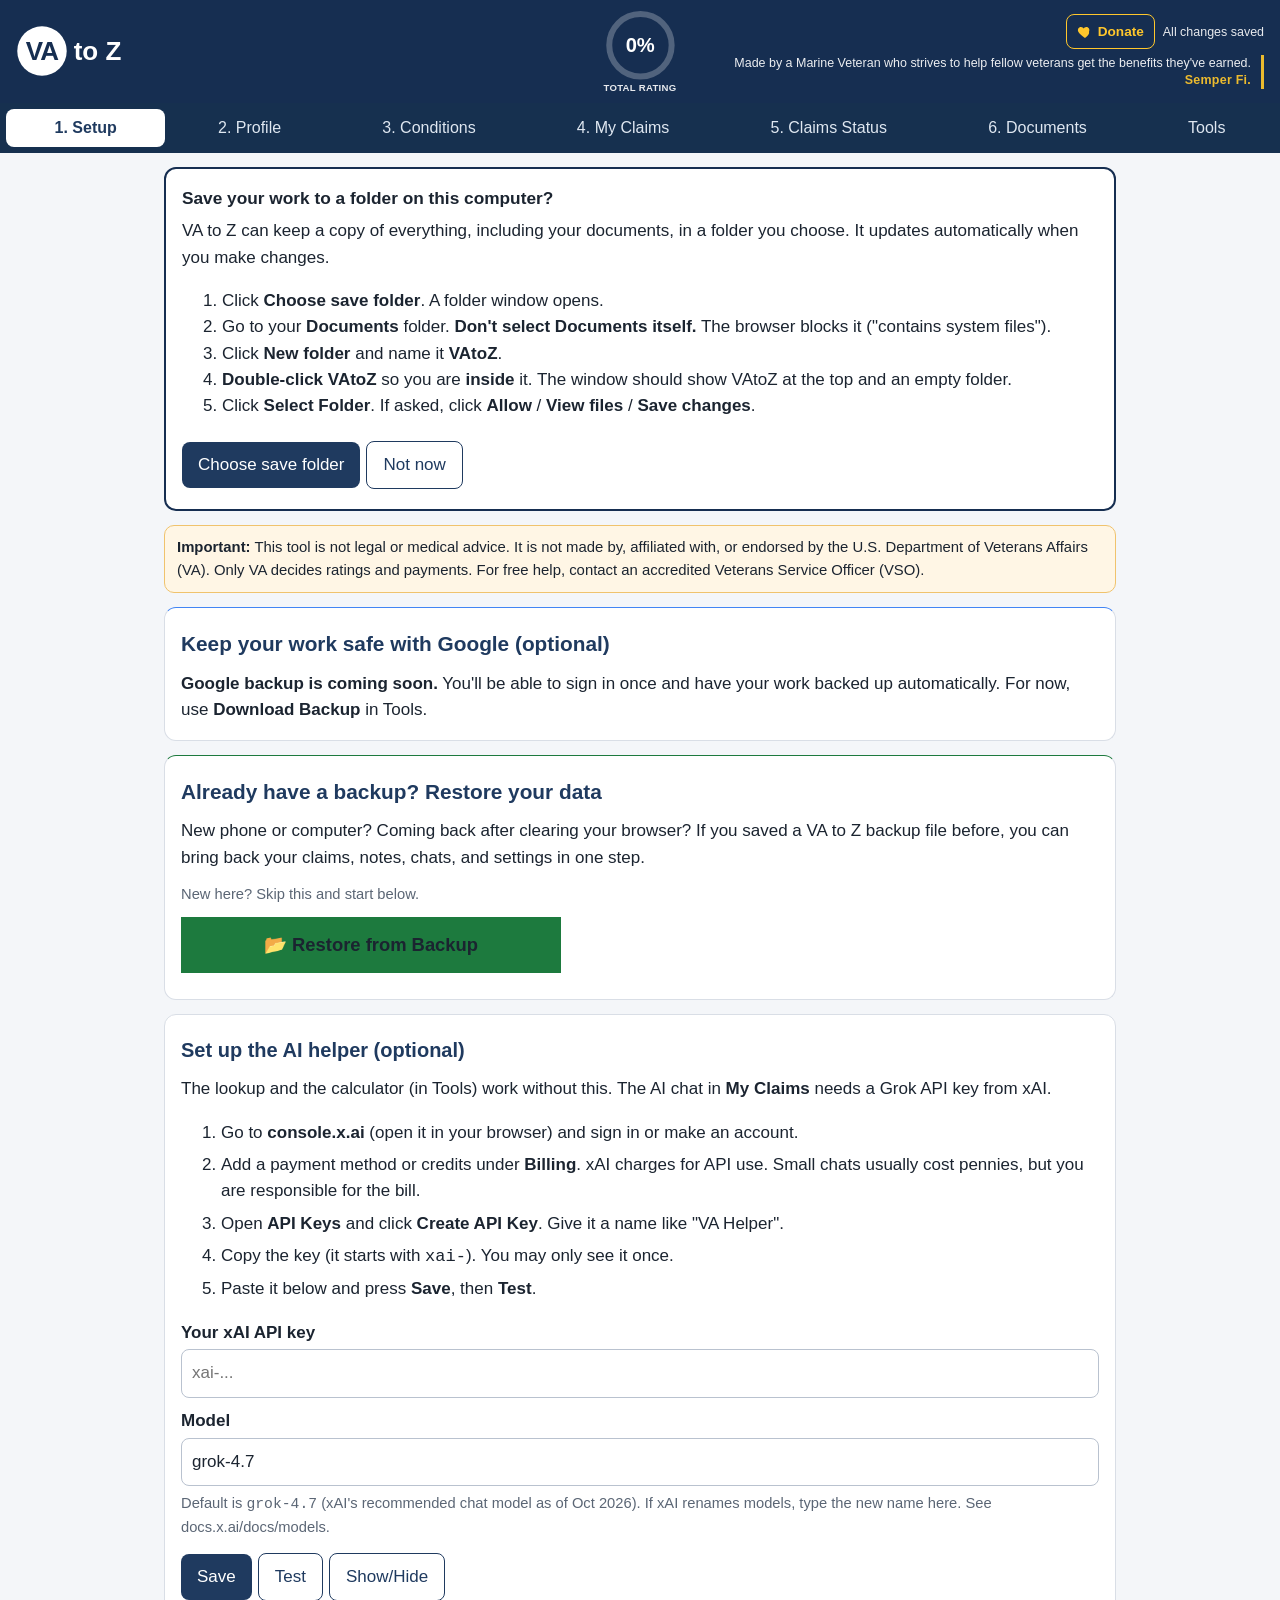
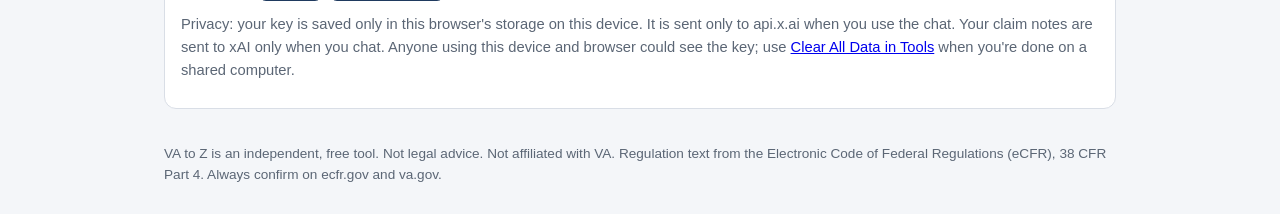
==== index.html @ 5cef772f "Release VA to Z 1.0.14. Replace the page with the latest app, keep the PWA tags and service worker r" ====
<!DOCTYPE html>
<html lang="en">
<head>
<meta charset="utf-8">
<meta name="vatoz-app" content="1">
<meta name="viewport" content="width=device-width, initial-scale=1">
<title>VA to Z</title>
<link rel="icon" type="image/svg+xml" href="data:image/svg+xml,%3Csvg%20xmlns%3D%22http%3A//www.w3.org/2000/svg%22%20viewBox%3D%220%200%2064%2064%22%3E%3Ccircle%20cx%3D%2232%22%20cy%3D%2232%22%20r%3D%2231%22%20fill%3D%22%23fff%22%20stroke%3D%22%23162e51%22%20stroke-width%3D%222%22/%3E%3Ctext%20x%3D%2232%22%20y%3D%2242%22%20font-family%3D%22Arial%20Black%2C%20Arial%2C%20sans-serif%22%20font-weight%3D%22900%22%20font-size%3D%2228%22%20fill%3D%22%23162e51%22%20text-anchor%3D%22middle%22%20letter-spacing%3D%22-1%22%3EVA%3C/text%3E%3C/svg%3E">
<style>
:root{--bg:#f4f6f9;--card:#fff;--ink:#1b2430;--muted:#5b6675;--brand:#1f3a5f;--accent:#b22234;--ok:#1d7a3e;--line:#d9dee6;--soft:#eef2f7}
*{box-sizing:border-box}
body{margin:0;font:17px/1.55 -apple-system,BlinkMacSystemFont,"Segoe UI",Roboto,Helvetica,Arial,sans-serif;background:var(--bg);color:var(--ink)}
header{background:#162e51;color:#fff;padding:14px 16px}
header h1{margin:0;font-size:1.35rem}
header p{margin:2px 0 0;font-size:.9rem;opacity:.85}
.top{position:sticky;top:0;z-index:10}
header{display:flex;justify-content:space-between;align-items:center;gap:10px}.hl{min-width:0}
.hr{flex:0 0 auto;text-align:right}
.savebtn{font:inherit;font-weight:700;background:#fff;color:var(--brand);border:0;border-radius:8px;padding:8px 16px;cursor:pointer;min-width:84px}
.savebtn:focus-visible{outline:3px solid #f0c36d}
.saveind{font-size:.78rem;opacity:.9;margin-top:3px;white-space:nowrap}
nav{display:flex;gap:4px;overflow-x:auto;background:#16304f;padding:6px}
.toolnav{display:flex;flex-wrap:wrap;gap:6px;margin:0 0 12px}
.tool{border-top:5px solid var(--brand)}.tool.danger{border-top-color:var(--accent)}
.tool>h2{font-size:1.3rem}.sub{border-top:1px solid var(--line);margin-top:14px;padding-top:6px}
.bigbtn{font-size:1.15rem;font-weight:700;padding:14px 22px;width:100%;max-width:380px;display:block;text-align:center}
.ringwrap{display:flex;flex-direction:column;align-items:center;margin:6px 0 12px}.ring{position:relative;width:min(180px,52vw);aspect-ratio:1}.ring.sm{width:96px}.ring svg{width:100%;height:100%;display:block}
.rtrack{fill:none;stroke:#e3e8f0;stroke-width:12}.rarc{fill:none;stroke:#162e51;stroke-width:12;stroke-linecap:round;transition:stroke-dashoffset .8s cubic-bezier(.4,0,.2,1)}
@media (prefers-reduced-motion:reduce){.rarc{transition:none}}.rmid{position:absolute;inset:0;display:flex;flex-direction:column;align-items:center;justify-content:center;text-align:center}
.rpct{font-size:2.6rem;font-weight:800;color:#162e51;line-height:1}.ring.sm .rpct{font-size:1.4rem}.rlbl{font-size:.8rem;font-weight:700;color:#555;text-transform:uppercase;letter-spacing:.04em;margin-top:4px}.ring.sm .rlbl{font-size:.6rem}
.rexact{font-size:.85rem;color:#444;margin-top:6px;text-align:center}.ringsm{float:right;margin:0 0 6px 12px}.ringsm .rexact{font-size:.7rem;max-width:110px}
.ringcard{background:#f4f7fb;border:1px solid #dde4ee;border-radius:12px;padding:14px 10px}.card>.ringsm+h2+.okbox{clear:both}
.hdrring{background:none;border:0;padding:0;margin:0 10px 0 0;cursor:pointer;color:#fff;display:inline-flex;flex-direction:column;align-items:center;vertical-align:middle;flex:0 0 auto}
.hdrring .rtrack{stroke:rgba(255,255,255,.25);stroke-width:13}.hdrring .rarc{stroke:#ffc72c;stroke-width:13}#hdrRing{--rs:72px}.hdrring .ring{width:var(--rs);height:var(--rs);flex:0 0 auto}
#hdrRing .rpct{color:#fff;font-size:calc(var(--rs)*.28);font-weight:800;line-height:1;letter-spacing:-.02em;white-space:nowrap}
.hdrring .hrlbl{font-size:.62rem;margin-top:3px;line-height:1}#hdrRing[data-len="3"] .rpct{font-size:calc(var(--rs)*.25)}#hdrRing[data-len="4"] .rpct{font-size:calc(var(--rs)*.2)}#hdrRing .rtrack,#hdrRing .rarc{stroke-width:10}
@media (max-width:600px){#hdrRing{--rs:60px}.hdrring .hrlbl{font-size:.56rem}}
html.ispopup #hdrRing{--rs:56px}html.ispopup .hdrring .hrlbl{font-size:.55rem}
header{min-height:calc(var(--hmin,0px))}.hdrring .rlbl{display:none}
.hdrring .rexact{display:none}.hdrring .hrlbl{font-size:.6rem;font-weight:700;letter-spacing:.03em;text-transform:uppercase;margin-top:2px;white-space:nowrap;opacity:.9}.hdrring:focus-visible{outline:2px solid #ffc72c;outline-offset:3px;border-radius:8px}
.hr{display:flex;align-items:center;gap:0}.hr .hrsave{display:flex;flex-direction:column;align-items:flex-end}


header{position:relative}
#hdrRing{position:absolute;left:50%;top:50%;transform:translate(-50%,-50%);margin:0;z-index:1}
header .hl{max-width:calc(50% - 60px);min-width:0}header .hr{margin-left:auto;max-width:calc(50% - 50px);justify-content:flex-end}
.donbtn{display:inline-flex;align-items:center;gap:5px;background:transparent;color:#ffc72c;border:1.5px solid #ffc72c;border-radius:8px;padding:6px 10px;font:inherit;font-size:.85rem;font-weight:700;cursor:pointer;margin-right:8px;white-space:nowrap}
.donbtn:hover{background:rgba(255,199,44,.12)}.donbtn:focus-visible{outline:2px solid #fff;outline-offset:2px}
.dmodal{position:fixed;inset:0;background:rgba(10,20,40,.55);z-index:100;display:flex;align-items:center;justify-content:center;padding:16px}.dmodal[hidden]{display:none}
.dbox{background:#fff;color:#1b1b1b;border-radius:14px;max-width:420px;width:100%;padding:20px 22px;position:relative;box-shadow:0 20px 50px rgba(0,0,0,.35)}
.dclose{position:absolute;right:10px;top:8px;background:none;border:0;font-size:1.2rem;cursor:pointer;color:#555}
.dsoon{background:#f4f7fb;border:1px dashed #9aa9bf;border-radius:10px;padding:10px 12px;font-weight:700;color:#162e51;text-align:center}
@media (max-width:900px){header .tag{font-size:.7rem}}
@media (max-width:600px){header .tag{display:none}.dontxt{display:none}.donbtn{padding:6px 8px;margin-right:6px}}
html.ispopup .dontxt{display:none}html.ispopup .donbtn{padding:5px 7px;margin-right:6px}
.popwin{display:none}html.ispopup .popwin{display:inline-flex;align-items:center;gap:4px;background:#ffc72c;color:#162e51;border:0;border-radius:8px;padding:6px 10px;font-weight:700;cursor:pointer;margin-right:8px;font-size:.85rem;vertical-align:middle}
html.ispopup,html.ispopup body{width:800px;height:600px;overflow:hidden;margin:0}html.ispopup body{overflow-y:auto;overflow-x:hidden}
html.ispopup header{padding:6px 12px}html.ispopup .logo{height:30px}html.ispopup .tag{display:none}html.ispopup .saveind{font-size:.7rem}html.ispopup .savebtn{padding:6px 12px;font-size:.85rem}html.ispopup .hr{display:flex;align-items:center;gap:6px}
html.ispopup nav{flex-wrap:nowrap;overflow-x:auto;padding:4px;gap:3px;margin:0}html.ispopup nav button{padding:6px 9px;font-size:.82rem;white-space:nowrap}
html.ispopup main{padding:10px 12px}html.ispopup .card{padding:12px 14px;margin-bottom:10px}html.ispopup #dirFirst{display:none!important}
.handoff{background:#ffc72c;color:#162e51;border-radius:10px;padding:10px 12px;font-weight:700;margin-bottom:10px}.hl-flash{outline:4px solid #ffc72c;outline-offset:3px;animation:hlf 1s ease-in-out 3}@keyframes hlf{50%{outline-color:transparent}}
.cscard{display:block;text-align:left;width:100%;background:#fff;border:1px solid var(--line);border-radius:12px;padding:12px 14px;cursor:pointer;font:inherit;color:inherit}.cscard:hover{border-color:#162e51}
.csgrid{display:grid;gap:10px;grid-template-columns:repeat(auto-fill,minmax(280px,1fr));margin-bottom:12px}.cstop{display:flex;justify-content:space-between;gap:8px}
.csbar{display:grid;grid-template-columns:repeat(8,1fr);gap:3px;margin:8px 0 4px}.csbar span{height:8px;border-radius:4px;background:#e3e8f0}.csbar .done{background:#162e51}.csbar .cur{background:#ffc72c}
.csph{font-size:.92rem}.csupd{font-size:.8rem;margin-top:4px}.csbad{background:#b22234;color:#fff;border-radius:6px;padding:1px 6px;font-size:.75rem;font-weight:700}.cstj{background:#ffc72c;color:#162e51;border-radius:6px;padding:1px 6px;font-size:.75rem;font-weight:700}
.csfacts{display:grid;grid-template-columns:repeat(auto-fill,minmax(170px,1fr));gap:8px;margin:10px 0}.csfacts>div{background:#f4f7fb;border-radius:8px;padding:6px 10px}.csfacts span{display:block;font-size:.75rem;color:#555}
.csjur{display:grid;grid-template-columns:1fr 1fr;gap:8px;border:1px solid var(--line);border-radius:10px;padding:8px 10px}.csjur span{display:block;font-size:.75rem;color:#555}.csjur p{grid-column:1/-1;margin:4px 0 0;font-size:.85rem}
.csjur.on{background:#fff6d6;border:2px solid #ffc72c}.csalert{background:#fde8ea;border:1px solid #e5a1a9;border-radius:10px;padding:8px 12px;margin:8px 0;color:#7a1020}
.cstl{list-style:none;padding:0;margin:0}.cstl li{padding:6px 0 6px 26px;position:relative;border-left:3px solid #e3e8f0;margin-left:8px}.cstl li:before{content:'';position:absolute;left:-9px;top:9px;width:14px;height:14px;border-radius:50%;background:#e3e8f0}
.cstl li.done:before{background:#162e51}.cstl li.cur:before{background:#ffc72c;box-shadow:0 0 0 3px #162e51}.cstl li.done,.cstl li.cur{border-left-color:#162e51}
.tscroll{overflow-x:auto}.cstab{border-collapse:collapse;width:100%;font-size:.88rem}.cstab th,.cstab td{border-bottom:1px solid var(--line);padding:5px 6px;text-align:left;vertical-align:top}.cstab tr.rback td{background:#fde8ea}.cstab tr.rtj td{background:#fff6d6}
.csraw{white-space:pre-wrap;word-break:break-word;font-size:.75rem;max-height:420px;overflow:auto;background:#f4f7fb;padding:8px;border-radius:8px}.csrow{padding:4px 0}.linkbtn{background:none;border:0;color:#1a4480;text-decoration:underline;cursor:pointer;font:inherit;padding:0}.yes{color:#196b24;font-weight:700}
.rpbox{max-width:640px;max-height:86vh;overflow:auto}.rptop{display:flex;gap:14px;align-items:center;margin-bottom:6px}.rpbig{font-size:2.4rem;font-weight:800;color:#162e51}.rpnsc{color:#b22234;font-weight:600}
html.ispopup nav button{padding:6px 7px;font-size:.78rem}
@media (max-width:760px){nav{flex-wrap:nowrap!important;overflow-x:auto;-webkit-overflow-scrolling:touch;scrollbar-width:thin}nav button{white-space:nowrap;flex:0 0 auto}}
.ext-only{display:none}html.isext .ext-only{display:block}html.isext .web-only{display:none}
.vanote{background:#eef3fa;border:1px solid #c5d3e8;border-radius:10px;padding:8px 12px;font-size:.92rem;margin:8px 0}
.okbox{background:#e8f5ec;border:1px solid #9fd1ae;border-radius:10px;padding:10px 12px;color:#14532d;font-weight:600}
.hl{display:flex;align-items:center;flex-wrap:wrap;column-gap:14px}.tag{margin:0;font-size:.85rem;opacity:.92;border-left:3px solid #ffc72c;padding-left:10px;max-width:520px;line-height:1.35}.tag b{color:#ffc72c;letter-spacing:.02em}
@media(max-width:560px){header h1{font-size:1.15rem}.hl{display:block}.tag{font-size:.74rem;margin-top:3px;border-left:0;padding-left:0}}
nav button{flex:1 0 auto;background:transparent;color:#dfe7f1;border:0;padding:10px 14px;border-radius:8px;font-size:1rem;cursor:pointer;white-space:nowrap}
nav button.on{background:#fff;color:var(--brand);font-weight:600}
main{max-width:980px;margin:0 auto;padding:14px}
section{display:none}section.on{display:block}
.card{background:var(--card);border:1px solid var(--line);border-radius:12px;padding:16px;margin:0 0 14px}
h2{margin:.2em 0 .5em;font-size:1.25rem;color:var(--brand)}h3{margin:.6em 0 .3em;font-size:1.08rem}
p{margin:.4em 0 .7em}
label{display:block;font-weight:600;margin:.6em 0 .2em}
input,select,textarea{font:inherit;width:100%;padding:10px;border:1px solid #b9c2cf;border-radius:8px;background:#fff;color:var(--ink)}
textarea{min-height:110px;resize:vertical}
button.b{font:inherit;background:var(--brand);color:#fff;border:0;border-radius:8px;padding:10px 16px;cursor:pointer;margin:4px 6px 4px 0}
button.b.alt{background:#fff;color:var(--brand);border:1px solid var(--brand)}
button.b.red{background:var(--accent)}
button.b.sm{padding:6px 10px;font-size:.9rem}
button:disabled{opacity:.5;cursor:default}
.row{display:flex;gap:10px;flex-wrap:wrap;align-items:flex-end}.row>*{flex:1 1 140px}
.muted{color:var(--muted);font-size:.92rem}
.warn{background:#fff6e5;border:1px solid #f0c36d;border-radius:10px;padding:10px 12px;font-size:.93rem}
.ok{color:var(--ok);font-weight:600}.err{color:var(--accent);font-weight:600}
ol.steps li{margin:.35em 0}
table{border-collapse:collapse;width:100%}td,th{border-bottom:1px solid var(--line);padding:6px;text-align:left;vertical-align:top}
.big{font-size:2rem;font-weight:700;color:var(--brand)}
.chips{display:flex;flex-wrap:wrap;gap:6px;margin:8px 0}
.chip{background:var(--soft);border:1px solid var(--line);border-radius:999px;padding:5px 11px;font-size:.88rem;cursor:pointer}
.cond{border:1px solid var(--line);border-radius:10px;margin:8px 0;background:#fff}
.cond>summary{padding:10px 12px;cursor:pointer;list-style:none;display:flex;gap:10px;align-items:baseline}
.cond>summary::-webkit-details-marker{display:none}
.dc{font-family:ui-monospace,Menlo,Consolas,monospace;background:var(--brand);color:#fff;border-radius:6px;padding:1px 7px;font-size:.9rem;flex:0 0 auto}
.reg{background:#fafbfd;border-left:4px solid var(--brand);padding:8px 12px;margin:8px 12px;font-size:.93rem;max-height:420px;overflow:auto}
.reg div{margin:.25em 0}.reg .pct{float:right;font-weight:700;margin-left:10px}
.howto{margin:8px 12px 12px;font-size:.95rem}
.claimlist button{display:block;width:100%;text-align:left}
.chk{display:flex;gap:8px;align-items:flex-start;padding:4px 0}.chk>input[type=checkbox]{flex:none;margin-top:.2em;width:1.1em;height:1.1em}label.chk>span{flex:1 1 auto;min-width:0}.chk input[type=checkbox]{width:22px;height:22px;flex:0 0 auto;margin-top:2px}
.chk textarea{min-height:46px;padding:5px 8px;font-size:.95rem}
.chat{border:1px solid var(--line);border-radius:10px;max-height:460px;overflow:auto;padding:8px;background:#fafbfd}
.msg{padding:8px 11px;border-radius:10px;margin:6px 0;white-space:pre-wrap;word-wrap:break-word}
.msg.user{background:#dbe7f6;margin-left:12%}.msg.assistant{background:#fff;border:1px solid var(--line);margin-right:6%}
.grid2{display:grid;grid-template-columns:260px 1fr;gap:14px}
@media(max-width:760px){.grid2{grid-template-columns:1fr}body{font-size:16px}}
footer{max-width:980px;margin:0 auto;padding:6px 14px 30px;font-size:.85rem;color:var(--muted)}
.pill{display:inline-block;padding:2px 8px;border-radius:999px;background:var(--soft);font-size:.8rem;border:1px solid var(--line)}
.step{display:flex;align-items:center;gap:10px}.num{display:inline-flex;align-items:center;justify-content:center;width:32px;height:32px;border-radius:50%;background:var(--brand);color:#fff;font-size:1rem;flex:0 0 auto}
.sr{position:absolute;left:-9999px}
.reslist{max-height:360px;overflow:auto;border:1px solid var(--line);border-radius:10px}
.res{display:flex;gap:10px;align-items:baseline;width:100%;text-align:left;background:#fff;border:0;border-bottom:1px solid var(--line);padding:11px 12px;font:inherit;color:var(--ink);cursor:pointer}
.res:hover{background:var(--soft)}.res.sel{background:#dbe7f6;outline:2px solid var(--brand);outline-offset:-2px}
#detail .reg{margin:10px 0}#detail .howto{margin:8px 0}
.b.fileit{background:#b22234;color:#fff;font-size:1.2rem;font-weight:700;padding:14px 22px;width:100%;max-width:420px;border-radius:10px}
.b.fileit:not(:disabled):hover{background:#8f1b2a}.fileit:focus-visible{outline:3px solid #1f3a5f;outline-offset:3px}
.b.fileit:disabled{background:#6b7280;opacity:1;cursor:not-allowed}
.step3{border:2px solid #b22234}
.ccgrid{display:grid;grid-template-columns:repeat(auto-fill,minmax(210px,1fr));gap:8px;margin:8px 0}
.cc{display:flex;gap:10px;align-items:center;text-align:left;background:#fff;border:1px solid var(--line);border-radius:10px;padding:10px 12px;font:inherit;color:var(--ink);cursor:pointer;min-height:56px}
.cc:hover{background:var(--soft)}.cc.sel{background:#dbe7f6;outline:2px solid var(--brand);outline-offset:-2px}
.cc .rk{font-weight:700;color:var(--brand);min-width:1.6em}.cc small{display:block;color:var(--muted)}
@media(max-width:480px){.ccgrid{grid-template-columns:1fr 1fr}.cc{padding:8px}}
header h1.brand{margin:0;line-height:0;flex:0 0 auto}.logo{height:52px;width:auto;display:block}
@media(max-width:560px){.logo{height:44px}}
.seg{display:flex;flex-wrap:wrap;gap:8px;margin:6px 0}
.seg button,.pctgrid button,.stepper button{font:inherit;font-weight:600;border:2px solid #162e51;background:#fff;color:#162e51;border-radius:10px;cursor:pointer;min-height:48px}
.seg button{flex:1 1 130px;padding:10px 12px}
.seg button.on{background:#162e51;color:#fff}
.seg button:focus-visible,.pctgrid button:focus-visible,.stepper button:focus-visible{outline:3px solid #ffc72c;outline-offset:2px}
.pctgrid{display:grid;grid-template-columns:repeat(5,1fr);gap:8px;margin:6px 0 10px}
.pctgrid button{font-size:1.1rem;padding:10px 0}.pctgrid button:active{background:#162e51;color:#fff}
.ratings{display:flex;flex-wrap:wrap;gap:8px;margin:8px 0;min-height:30px;align-items:center}
.rchip{display:inline-flex;align-items:center;gap:6px;background:var(--soft);border:1px solid var(--line);border-radius:999px;padding:4px 4px 4px 12px}
.rchip.limb{background:#e3ebf7;border-color:#9fb4d3}
.rchip button{border:0;background:#162e51;color:#fff;width:32px;height:32px;border-radius:50%;cursor:pointer;font-size:.9rem}
.calcres,.payres{background:#162e51;color:#fff;border-radius:12px;padding:14px 16px;margin:10px 0}
.calcres .big,.payres .big{color:#fff;font-size:2.2rem;line-height:1.1}
.calcres .muted,.payres .muted{color:#d6deea}.lbl{font-size:.85rem;text-transform:uppercase;letter-spacing:.05em;opacity:.85}.small{font-size:.9rem;opacity:.9}
.resrow{display:flex;gap:16px;align-items:center;flex-wrap:wrap}
.payres{background:#fff;color:var(--ink);border:3px solid #162e51}.payres .big{color:#162e51}
.howc summary{cursor:pointer;margin-top:6px;font-weight:600;color:#ffc72c}.howc li{font-size:.92rem;margin:.2em 0}
.payres summary{cursor:pointer;margin-top:6px;color:#162e51;font-weight:600}
.steps2{display:grid;grid-template-columns:repeat(auto-fit,minmax(220px,1fr));gap:10px;margin:12px 0}
.stepper{display:flex;justify-content:space-between;align-items:center;gap:8px;border:1px solid var(--line);border-radius:10px;padding:8px 10px}
.stepper>div{display:flex;align-items:center;gap:6px}.stepper button{width:48px;font-size:1.4rem}
.stepper output{min-width:2ch;text-align:center;font-size:1.2rem;font-weight:700}
@media(max-width:480px){.pctgrid{grid-template-columns:repeat(5,1fr);gap:6px}.pctgrid button{font-size:1rem}.seg.ext button{flex:1 1 40%}}
.smclist{display:grid;gap:6px}.smcopt{display:flex;gap:10px;align-items:flex-start;font-weight:400;border:1px solid var(--line);border-radius:10px;padding:10px;margin:0;cursor:pointer}.smcopt input{width:22px;height:22px;flex:0 0 auto;margin-top:2px}.smcopt:has(input:checked){border:2px solid #162e51;background:#eef2f7}
.smcbox{margin-top:18px;border:2px solid #162e51;border-radius:12px;background:#fff}
.smcbox>summary{list-style:none;display:flex;align-items:center;gap:10px;min-height:56px;padding:10px 14px;cursor:pointer;font-weight:700;font-size:1.05rem}
.smcbox>summary::-webkit-details-marker{display:none}.smcbox>summary:focus-visible{outline:3px solid #ffc72c;outline-offset:2px}
.smct{flex:1;display:flex;flex-direction:column}.smcsum{font-weight:400;font-size:.88rem;color:var(--muted)}.smcsum.on{color:#162e51;font-weight:700}
.smcbox[open] .smcsum{display:none}.chev{font-size:1.3rem;transition:transform .2s}.smcbox[open] .chev{transform:rotate(180deg)}
.smcbody{padding:0 14px 14px}
.pcard{padding:0}.pcard>summary{list-style:none;display:flex;justify-content:space-between;align-items:center;min-height:56px;padding:12px 16px;cursor:pointer;font-weight:700;font-size:1.08rem;color:#162e51}
.pcard>summary::-webkit-details-marker{display:none}.pcard>summary:focus-visible{outline:3px solid #ffc72c}.pcard[open] .chev{transform:rotate(180deg)}
.pbody{padding:0 16px 16px}.pgrid{display:grid;grid-template-columns:repeat(auto-fill,minmax(220px,1fr));gap:4px 14px}.pf.full{grid-column:1/-1}
.pf label{font-size:.92rem}.plab{display:block;font-weight:600;margin:.6em 0 .2em}.pchecks{display:grid;grid-template-columns:repeat(auto-fill,minmax(240px,1fr));gap:2px 12px}
.pitem{border:1px dashed #9fb4d3;border-radius:10px;padding:8px 12px;margin:8px 0;background:#fafbfd}
.secret{display:flex;gap:6px}.secret input{flex:1}
label.chk.big{font-size:1.1rem;font-weight:700}label.chk{font-weight:400}
html{scroll-padding-top:200px}
.tcard{padding:0}.tcard>summary{list-style:none;display:flex;align-items:center;gap:10px;min-height:60px;padding:12px 16px;cursor:pointer;font-weight:700;font-size:1.2rem;color:#162e51}
.tcard.danger>summary{color:var(--accent)}.tcard>summary::-webkit-details-marker{display:none}.tcard>summary:focus-visible{outline:3px solid #ffc72c;outline-offset:2px}
.tsum{font-weight:400;font-size:.88rem;color:var(--muted)}.tcard[open] .tsum{display:none}.tcard[open]>summary .chev{transform:rotate(180deg)}.tcard>.pbody{padding:0 16px 16px}
.hidefile{position:absolute;left:-9999px}
.docitem{border:1px solid var(--line);border-radius:10px;padding:10px 12px;margin:10px 0;background:#fafbfd}.docname{font-weight:700;word-break:break-word}
.dirbar{background:#ffc72c;color:#162e51;padding:8px 14px;font-weight:600;display:flex;gap:10px;align-items:center;flex-wrap:wrap}
.remind{margin-bottom:14px}
.brandcol{min-width:0;max-width:100%;flex:0 1 auto}.welcome{margin-top:4px;font-size:.85rem;font-weight:700;color:#ffc72c;line-height:1.2;white-space:nowrap;overflow:hidden;text-overflow:ellipsis;max-width:100%}.welcome[hidden]{display:none}
@media(max-width:600px){.welcome{font-size:.76rem;margin-top:2px}}html.ispopup .welcome{font-size:.72rem;margin-top:1px}
html.ispopup header{min-height:70px}
.cscard{cursor:default;container-type:inline-size}.cscard:hover{border-color:var(--line)}
.cshead{display:block;width:100%;text-align:left;background:none;border:0;padding:0;font:inherit;color:inherit;cursor:pointer}.cshead:hover b{text-decoration:underline}
.cssteps{display:flex;gap:2px;margin:22px 0 6px;padding:0;list-style:none}.cst{flex:1 1 0;min-width:0;position:relative;display:flex}
.cst::before{content:"";position:absolute;top:13px;left:-50%;width:100%;height:4px;background:#d5dbe5;z-index:0}.cst:first-child::before{display:none}.cst.done::before,.cst.cur::before{background:#162e51}
.cstbtn{position:relative;z-index:1;flex:1;display:flex;flex-direction:column;align-items:center;gap:4px;background:none;border:0;padding:0 1px 2px;font:inherit;color:inherit;cursor:pointer;min-width:0;border-radius:8px}
.cstbtn:focus-visible{outline:3px solid #ffc72c;outline-offset:2px}.cstbtn:hover .cstn{box-shadow:0 0 0 3px rgba(22,46,81,.25)}
.cstn{width:30px;height:30px;border-radius:50%;display:flex;align-items:center;justify-content:center;font-weight:700;font-size:.85rem;background:#fff;border:2px solid #b8c2d1;color:#4a5568}
.cst.done .cstn{background:#162e51;border-color:#162e51;color:#fff}.cst.cur .cstn{background:#ffc72c;border-color:#162e51;color:#162e51;box-shadow:0 0 0 3px rgba(255,199,44,.4)}
.cstl2{font-size:.68rem;line-height:1.15;text-align:center;color:#4a5568;overflow-wrap:anywhere;hyphens:auto}.cst.cur .cstl2{color:#162e51;font-weight:700}
.cspt{position:absolute;top:-19px;left:50%;transform:translateX(-50%);color:#d48f00;font-size:.95rem;line-height:1;z-index:2}
@container (max-width:520px){.s8 .cstl2{display:none}.s8 .cst.cur .cstl2{display:none}.s8 .cstn{width:26px;height:26px;font-size:.78rem}.s8 .cst::before{top:11px}}
@container (max-width:340px){.s5 .cstl2{display:none}}
.csfoot{display:flex;justify-content:space-between;align-items:center;gap:8px;flex-wrap:wrap;margin-top:4px}
.stbox{max-width:520px;max-height:calc(100vh - 32px);overflow:auto}.stbox h3{font-size:1rem;margin:12px 0 4px}.stbox p{margin:0 0 6px}.stwhen{font-weight:700;color:#4a5568}.stwhen.now{color:#162e51;background:#fff4d1;border-left:4px solid #ffc72c;padding:6px 10px;border-radius:6px}
.stsrc{font-size:.8rem}.stback{margin:10px 0}.stavg{background:#eef3fa;border-radius:8px;padding:8px 10px;margin:10px 0 6px;font-size:.9rem}.stnav{display:flex;justify-content:space-between;gap:8px;margin-top:10px}
html.ispopup .stbox{max-height:calc(100vh - 24px);padding:14px 16px}
.csgrid{grid-template-columns:1fr}
.auditcard .chk{display:flex;gap:8px;align-items:flex-start;margin:8px 0}.auditbtn{margin-top:4px}.auditbtn:disabled{background:#c5cbd3;border-color:#c5cbd3;color:#5b6472;cursor:not-allowed}
.auditnote{background:#fff4d1;border-left:4px solid #ffc72c;padding:6px 10px;border-radius:6px}.auditpriv{font-size:.8rem;margin-top:8px}
.auditres{border:1px solid var(--line);border-radius:10px;padding:10px 12px;margin-top:10px;background:#fbfcfe}.auditbar{display:flex;align-items:center;gap:6px;flex-wrap:wrap;margin-bottom:8px}.auditbar .sp{flex:1}
.audittxt{white-space:pre-wrap;line-height:1.5;max-height:520px;overflow:auto;font-size:.95rem}
header .hr{flex-wrap:wrap;row-gap:6px}header .hr .tag{flex:1 0 100%;order:9;text-align:right;border-left:0;border-right:3px solid #ffc72c;padding:0 10px 0 0;margin:0;max-width:none;font-size:.78rem}
@media(max-width:900px){header .hr .tag{font-size:.7rem}}
.cloudhdr{background:none;border:0;color:#e6efff !important;opacity:1 !important;font:inherit;font-size:.74rem;font-weight:600;padding:1px 0 0;cursor:default;white-space:nowrap;max-width:100%;overflow:hidden;text-overflow:ellipsis}
.cloudhdr.chip{cursor:pointer;color:#162e51;background:#ffc72c;border-radius:999px;padding:2px 9px;margin-top:3px;font-weight:700}.cloudhdr.chip:focus-visible{outline:3px solid #fff}
@media(max-width:600px){.cloudhdr{font-size:.64rem}.cloudhdr.chip{padding:1px 7px}}html.ispopup .cloudhdr{font-size:.64rem}
.gscard{border-top-color:#4285f4}.gsstatus{font-weight:700}.gsbtn{display:inline-flex;align-items:center;gap:10px;justify-content:center}.gmark{background:#fff;color:#4285f4;border-radius:50%;width:24px;height:24px;display:inline-flex;align-items:center;justify-content:center;font-weight:900}
.nomedhint{font-size:.85rem;color:#8a4b00;font-weight:600;margin:2px 0 6px}
.cdconfirm{border:2px solid #0b3d91;border-radius:8px;padding:10px;margin:8px 0;background:#eef4ff}.cdconfirm p{margin:0 0 8px}
.cdlist{list-style:none;padding:0;margin:8px 0 0}.cdlist li{display:flex;gap:8px;align-items:center;justify-content:space-between;border-top:1px solid #ddd;padding:8px 0}.cdname{min-width:0;overflow-wrap:anywhere}
#cdSel{width:100%;max-width:100%}.cdph{border-left:4px solid #ffc72c}
</style>
<link rel="manifest" href="manifest.json">
<meta name="theme-color" content="#162e51">
<meta name="mobile-web-app-capable" content="yes">
<meta name="apple-mobile-web-app-capable" content="yes">
<meta name="apple-mobile-web-app-status-bar-style" content="black">
<meta name="apple-mobile-web-app-title" content="VA to Z">
<link rel="apple-touch-icon" sizes="180x180" href="icons/apple-touch-icon.png">
</head>
<body>
<div class="top"><header><div class="hl"><div class="brandcol"><h1 class="brand"><svg class="logo" role="img" aria-label="VA to Z" xmlns="http://www.w3.org/2000/svg" viewBox="18 18 384 164"><title>VA to Z</title><circle cx="100" cy="100" r="78" fill="#fff"/><text x="100" y="128" font-family="Arial Black, Arial, sans-serif" font-weight="900" font-size="82" fill="#162e51" text-anchor="middle" letter-spacing="-3">VA</text><text x="200" y="128" font-family="Arial Black, Arial, sans-serif" font-weight="900" font-size="82" fill="#fff">to Z</text></svg></h1><div id="welcome" class="welcome" aria-live="polite" hidden></div></div></div><div class="hr"><button type="button" id="hdrRing" class="hdrring" aria-haspopup="dialog"></button><button id="openWin" class="popwin" type="button" title="Open in window" aria-label="Open VA to Z in its own window"><svg viewBox="0 0 24 24" width="18" height="18" aria-hidden="true"><path fill="currentColor" d="M14 3h7v7h-2V6.41l-8.29 8.3-1.42-1.42L17.59 5H14V3zM5 5h6v2H7v10h10v-4h2v6H5V5z"/></svg><span> Open in window</span></button><button type="button" id="donateBtn" class="donbtn" aria-haspopup="dialog" aria-label="Donate" title="Donate"><svg viewBox="0 0 24 24" width="16" height="16" aria-hidden="true"><path fill="currentColor" d="M12 21s-7.5-4.6-10-9.3C.4 8.5 2.2 4.5 6 4.5c2.1 0 3.4 1.1 4 2.2.6-1.1 1.9-2.2 4-2.2 3.8 0 5.6 4 4 7.2C19.5 16.4 12 21 12 21z"/></svg><span class="dontxt">Donate</span></button><div class="hrsave"><div id="saveInd" class="saveind" aria-live="polite">All changes saved</div><button type="button" id="cloudHdr" class="cloudhdr" hidden aria-live="polite"></button></div><p class="tag">Made by a Marine Veteran who strives to help fellow veterans get the benefits they've earned. <b>Semper Fi.</b></p></div></header>
<nav id="nav">
<button data-t="setup">1. Setup</button><button data-t="profile">2. Profile</button><button data-t="lookup">3. Conditions</button><button data-t="claims">4. My Claims</button><button data-t="status">5. Claims Status</button><button data-t="docs">6. Documents</button><button data-t="tools">Tools</button>
</nav><div id="dirBanner"></div></div>
<main>
<div id="remind"></div>
<div class="card" id="dirFirst" style="display:none;border:2px solid #162e51"><h3 style="margin-top:0">Save your work to a folder on this computer?</h3><p>VA to Z can keep a copy of everything, including your documents, in a folder you choose. It updates automatically when you make changes.</p><ol class="dirsteps"><li>Click <b>Choose save folder</b>. A folder window opens.</li><li>Go to your <b>Documents</b> folder. <b>Don't select Documents itself.</b> The browser blocks it ("contains system files").</li><li>Click <b>New folder</b> and name it <b>VAtoZ</b>.</li><li><b>Double-click VAtoZ</b> so you are <b>inside</b> it. The window should show VAtoZ at the top and an empty folder.</li><li>Click <b>Select Folder</b>. If asked, click <b>Allow</b> / <b>View files</b> / <b>Save changes</b>.</li></ol><button class="b" id="dirFirstGo">Choose save folder</button><button class="b alt" id="dirFirstLater">Not now</button><div id="dirFirstHint"></div></div>
<div class="warn" style="margin-bottom:14px"><b>Important:</b> This tool is not legal or medical advice. It is not made by, affiliated with, or endorsed by the U.S. Department of Veterans Affairs (VA). Only VA decides ratings and payments. For free help, contact an accredited Veterans Service Officer (VSO).</div>

<section id="setup">
<div class="card tool gscard" id="setup-google"><h2>Keep your work safe with Google (optional)</h2>
<div class="ext-only note"><b>Google backup is coming to the extension.</b> For now, use <b>Download Backup</b> in Tools.</div>
<div class="web-only">
<div id="gsNotSet" class="note" hidden><b>Google backup is coming soon.</b> You'll be able to sign in once and have your work backed up automatically. For now, use <b>Download Backup</b> in Tools.</div>
<div id="gsLive"><p>Sign in once. After that, VA to Z backs up your work to <b>your own Google Drive</b> automatically. No Save or Back up buttons to remember. On a new phone or computer, sign in and your work comes back.</p>
<p class="muted" style="font-size:.85rem">It goes to a hidden app folder only VA to Z can use. It never goes to us. Social Security numbers stay on this device unless you choose otherwise in Tools.</p>
<p id="gsStatus" class="gsstatus"></p><p class="muted" id="gsLast" style="font-size:.85rem"></p>
<button type="button" class="b bigbtn gsbtn" id="gsIn"><span class="gmark" aria-hidden="true">G</span> Sign in with Google</button>
<div id="gsMsg" aria-live="polite" style="margin-top:8px"></div></div>
</div></div>
<div class="card tool" id="setup-restore" style="border-top-color:var(--ok)"><h2>Already have a backup? Restore your data</h2>
<p>New phone or computer? Coming back after clearing your browser? If you saved a VA to Z backup file before, you can bring back your claims, notes, chats, and settings in one step.</p>
<p class="muted">New here? Skip this and start below.</p>
<label class="b bigbtn" style="cursor:pointer;font-weight:700;background:var(--ok)">📂 Restore from Backup<input type="file" id="imp2" accept=".vaz,.json,application/json,application/gzip" style="position:absolute;left:-9999px"></label>
<div id="restoreMsg2" aria-live="polite" style="margin-top:10px"></div>
</div>
<div class="card"><h2>Set up the AI helper (optional)</h2>
<p>The lookup and the calculator (in Tools) work without this. The AI chat in <b>My Claims</b> needs a Grok API key from xAI.</p>
<ol class="steps">
<li>Go to <b>console.x.ai</b> (open it in your browser) and sign in or make an account.</li>
<li>Add a payment method or credits under <b>Billing</b>. xAI charges for API use. Small chats usually cost pennies, but you are responsible for the bill.</li>
<li>Open <b>API Keys</b> and click <b>Create API Key</b>. Give it a name like "VA Helper".</li>
<li>Copy the key (it starts with <code>xai-</code>). You may only see it once.</li>
<li>Paste it below and press <b>Save</b>, then <b>Test</b>.</li>
</ol>
<label for="apikey">Your xAI API key</label>
<input id="apikey" type="password" autocomplete="off" placeholder="xai-...">
<label for="model">Model</label>
<input id="model" list="models" placeholder="grok-4.7">
<datalist id="models"><option value="grok-4.7"><option value="grok-4.6"><option value="grok-4.3"><option value="grok-4.20-0309-non-reasoning"></datalist>
<p class="muted">Default is <code>grok-4.7</code> (xAI's recommended chat model as of Oct 2026). If xAI renames models, type the new name here. See docs.x.ai/docs/models.</p>
<button class="b" id="saveKey">Save</button><button class="b alt" id="testKey">Test</button><button class="b alt" id="showKey">Show/Hide</button>
<div id="testOut" style="margin-top:8px"></div>
<p class="muted">Privacy: your key is saved only in this browser's storage on this device. It is sent only to api.x.ai when you use the chat. Your claim notes are sent to xAI only when you chat. Anyone using this device and browser could see the key; use <a href="#" data-go="tool-clear">Clear All Data in Tools</a> when you're done on a shared computer.</p>
</div></section>



<section id="profile">
<div class="card"><h2>My Profile</h2>
<div class="okbox" style="font-weight:400">Your profile is saved only on this device, in this browser. VA to Z has no servers, and no third party can see or store it. The only exception is if you turn on AI access below: then your profile is sent with your questions to xAI (Grok) to answer them.</div>
<p class="muted" style="margin-top:8px">Your profile is also included in backups you download in Tools, so keep backup files private. Fill in only what you want. These are details VA forms often ask for (21-526EZ, 21-0995, 21-10210, 21-4138, 21-686c), so you have them in one place. Tap a section to open it.</p></div>
<div id="profForm"></div>
<div class="card tool"><h2>AI access to my profile</h2>
<label class="chk big"><input type="checkbox" id="profAI"> <span>Let the AI use my profile automatically</span></label>
<p class="muted">Off (the default): the AI helper in My Claims does <b>not</b> get your profile. It only gets that claim's rule text, claim documents list, notes, and your questions.</p>
<p class="muted">On: each time you chat, your profile is sent to xAI along with your question, so drafts can include your name, service dates, units, and so on.</p>
<label class="chk" style="margin-left:24px"><input type="checkbox" id="profSSN" disabled> <span>Also include my SSN (and spouse and children SSNs)</span></label>
<p class="muted" style="margin-left:24px">Off by default. Most drafts don't need it; you can write it on the final form yourself.</p>
</div>
</section>

<section id="lookup">
<div class="card"><h2 class="step"><span class="num">1</span>Step 1: Find a Condition</h2>
<p>Search the VA Schedule for Rating Disabilities (38 CFR Part 4) by name, body part, or diagnostic code.</p>
<label for="q" class="sr">Search conditions</label>
<input id="q" type="search" placeholder="Search: knee, tinnitus, 9411, back, sleep apnea...">
<h3 style="margin-top:14px">Common Claims</h3>
<p class="muted" id="ccSrc">The 10 most common service-connected disabilities among all Veterans getting VA compensation, ranked. Source: VA, VBA Annual Benefits Report, Fiscal Year 2025 (Compensation section, p. 73), benefits.va.gov/REPORTS/abr. The diagnostic codes are our best match to VBA's names. Tap one to choose it.</p>
<div class="ccgrid" id="common"></div>
<div class="muted" id="qCount" aria-live="polite"></div>
</div>
<div class="card"><h2 class="step"><span class="num">2</span>Step 2: Choose a Condition</h2>
<p class="muted">Tap a condition to see the official rating rules and how to claim it.</p>
<div id="results" class="reslist" role="listbox" aria-label="Matching conditions"></div>
<button class="b alt" id="more" style="display:none">Show more</button>
<div id="detail"></div>
</div>
<div class="card step3"><h2 class="step"><span class="num">3</span>Step 3: Let's File It</h2>
<p id="selInfo" class="muted">Choose a condition in Step 2 first.</p>
<button class="b fileit" id="fileBtn" disabled>Let's File It</button>
<p class="muted">This creates a claim workspace in My Claims with a Claim Documents list, notes, and the AI helper.</p>
</div>
</section>

<section id="claims">
<div class="grid2">
<div><div class="card"><h2>My claims</h2><div id="claimList" class="claimlist"></div><p class="muted">Add claims from the Conditions tab with "Let's File It".</p></div></div>
<div id="claimView"><div class="card"><p>Pick a claim on the left, or go to <b>Conditions</b> and press <b>Let's File It</b> on a condition.</p></div></div>
</div></section>

<section id="status">
<div class="card"><h2>Claims Status</h2><p>Your open VA claims from VA.gov, with every detail VA.gov has: all 8 steps with dates, temporary jurisdiction, evidence requests, documents, and letters. Tap a claim for details.</p>
<p class="muted" id="csLast"></p><button type="button" class="b red ext-only" id="csPull">Pull from VA.gov</button> <button type="button" class="b alt web-only" data-go="tool-sync">Sync VA Data</button>
<div id="csMsg"></div></div>
<div id="csBody"></div>
</section>

<section id="docs">
<div class="card"><h2>My Documents</h2>
<p>Keep copies of your VA paperwork in one place: decision letters, code sheets, lay and buddy statements, your own statements, DD-214, and appeal papers. Files are saved only on this device, in this browser (and in your save folder if you set one up in Tools). They are included in full backups.</p>
<p class="muted">Add PDFs, photos, or documents. On a phone, use <b>Take photo</b> to snap a letter with your camera. Tap a section to open it.</p>
<div class="note" id="noMedNote"><b>No medical records here.</b> To protect your privacy, VA to Z does not store medical records (service treatment records, VA or private treatment records, C&amp;P exams, DBQs, nexus letters, test results, or your C-file). Keep those with your doctor, on VA.gov, or in your own files.</div>
<p id="docTotal" class="muted"></p><div id="docWarn"></div>
<label class="chk"><input type="checkbox" id="docAI"> <span>Let the AI see the <b>names and notes</b> of documents linked to a claim (never the file contents)</span></label>
</div>
<div id="docList"></div>
</section>

<section id="tools">
<div class="card"><h2>Tools</h2><p>Extra tools for your claim. Pick one:</p>
<div class="toolnav"><button class="b alt sm" data-go="tool-calc">VA Disability Calculator</button><button class="b alt sm" data-go="tool-backup">Backup and Restore</button><button class="b alt sm" data-go="tool-cloud">Cloud Backup</button><button class="b alt sm" data-go="tool-about">About the data</button></div></div>

<details class="card tool tcard" id="tool-calc"><summary><span class="smct">VA Disability Calculator<span class="tsum" id="sum-calc"></span></span><span class="chev" aria-hidden="true">▾</span></summary><div class="pbody">
<p>VA doesn't add ratings. It uses "VA math": each rating takes a share of what's left, then the total rounds to the nearest 10. Results update as you go.</p>
<h3 class="step"><span class="num">1</span>Add your ratings</h3>
<p class="muted"><b>Arm or leg condition?</b> Tap the body part first, then the percent. <b>Anything else</b> (hearing, PTSD, back, migraines…)? Just tap the percent.</p>
<div class="seg ext" id="extBtns" role="group" aria-label="Body part">
<button type="button" data-ext="arm:L">Left Arm</button><button type="button" data-ext="arm:R">Right Arm</button><button type="button" data-ext="leg:L">Left Leg</button><button type="button" data-ext="leg:R">Right Leg</button></div>
<div class="muted" id="extHint" style="margin:4px 0 8px">No body part chosen: next rating is added as "other" (not an arm or leg).</div>
<div class="pctgrid" id="pctBtns" role="group" aria-label="Add a rating percent"></div>
<div class="ratings" id="cList" aria-live="polite"></div>
<div id="calcVA"></div>
<div class="ringwrap ringcard" id="ringBox"></div><div class="calcres" id="cResult"></div>
<h3 class="step" style="margin-top:18px"><span class="num">2</span>Add your dependents</h3>
<p class="muted">Dependents raise pay only at a combined 30% or higher.</p>
<label>Marital status</label>
<div class="seg" id="mar" role="radiogroup" aria-label="Marital status"><button type="button" data-mar="0">Single</button><button type="button" data-mar="1">Married</button><button type="button" data-mar="2">Married, spouse needs Aid &amp; Attendance</button></div>
<div class="steps2">
<div class="stepper"><span>Children under 18</span><div><button type="button" data-st="kids" data-d="-1" aria-label="fewer children under 18">−</button><output id="v_kids">0</output><button type="button" data-st="kids" data-d="1" aria-label="more children under 18">+</button></div></div>
<div class="stepper"><span>Children 18–23 in school</span><div><button type="button" data-st="school" data-d="-1" aria-label="fewer school children">−</button><output id="v_school">0</output><button type="button" data-st="school" data-d="1" aria-label="more school children">+</button></div></div>
<div class="stepper"><span>Dependent parents</span><div><button type="button" data-st="parents" data-d="-1" aria-label="fewer parents">−</button><output id="v_parents">0</output><button type="button" data-st="parents" data-d="1" aria-label="more parents">+</button></div></div>
</div>
<details class="smcbox" id="smcBox"><summary><span class="num">3</span><span class="smct">Add SMC (optional)<span id="smcSum" class="smcsum"></span></span><span class="chev" aria-hidden="true">▾</span></summary><div class="smcbody">
<p class="muted">Special Monthly Compensation (SMC) is extra pay set by law (38 U.S.C. 1114; 38 CFR 3.350) for certain serious losses or care needs. Only add it if VA has awarded it to you, or you think you qualify. Rates: VA <span id="smcYear"></span>.</p>
<label>SMC-K awards (0–3)</label>
<p class="muted" style="margin:.2em 0 .5em">SMC-K is paid for each: loss or loss of use of one hand, one foot, a creative/reproductive organ, both buttocks; blindness in one eye with only light perception; complete loss of speech; total deafness in both ears; or significant breast tissue loss/radiation. VA allows 1 to 3 awards.</p><div class="stepper" style="max-width:420px"><span>SMC-K awards</span><div><button type="button" data-smck="-1" aria-label="fewer SMC-K">−</button><output id="v_smck">0</output><button type="button" data-smck="1" aria-label="more SMC-K">+</button></div></div>
<label style="margin-top:12px">Other SMC level</label>
<div class="smclist" id="smcLevels" role="radiogroup" aria-label="SMC level"></div>
</div></details>
<div class="payres" id="payOut" aria-live="polite"></div>
<button type="button" class="b alt" id="cReset">Clear calculator</button>
<p class="muted" id="rateLabel"></p>
<p class="muted">This is an estimate, not a VA decision. Individual Unemployability (TDIU) and some other add-ons are not included. SMC amounts are estimates; VA decides SMC. Check va.gov for your official amount.</p>
</div></details>

<details class="card tool tcard" id="tool-backup"><summary><span class="smct">Backup and Restore<span class="tsum" id="sum-backup"></span></span><span class="chev" aria-hidden="true">▾</span></summary><div class="pbody">
<p><b>What is a backup?</b> It is one file (ending in .vaz) with everything you've entered here: your profile, claims, notes, claim documents, AI chats, calculator, settings, and your documents. It is compressed and checked for damage when you restore it.</p>
<p><b>Why make one?</b> Your work is saved only inside this browser on this device. It can be lost if you clear your browsing history, use private mode, or the browser cleans up storage. A backup also lets you move your work to a new phone or computer.</p>
<p>Make a new backup after big changes. Keep the file somewhere safe (like a USB drive or your personal cloud storage).</p>
<p class="muted" id="lastBackup">No backup saved yet on this device.</p>
<button class="b bigbtn" id="exp">⬇ Download Backup</button>
<p class="muted" style="margin-top:4px">On a phone or tablet, a menu opens so you can pick where to save it (Files, iCloud Drive, Google Drive, email, and more). On a computer, you may get a "Save As" window to choose a folder. Otherwise it goes to your Downloads folder.</p>
<div id="expMsg" aria-live="polite"></div>
<div class="sub"><h3>Save folder on this computer</h3>
<p class="muted">On a Windows or Mac computer with Chrome or Edge, VA to Z can keep an always-updated copy in a folder you pick: <b>va-to-z-data.json</b> (all your info, readable) and a <b>Documents</b> folder with your original files.</p>
<ol class="dirsteps"><li>Click <b>Choose save folder</b>. A folder window opens.</li><li>Go to your <b>Documents</b> folder. <b>Don't select Documents itself.</b> The browser blocks it ("contains system files").</li><li>Click <b>New folder</b> and name it <b>VAtoZ</b>.</li><li><b>Double-click VAtoZ</b> so you are <b>inside</b> it. The window should show VAtoZ at the top and an empty folder.</li><li>Click <b>Select Folder</b>. If asked, click <b>Allow</b> / <b>View files</b> / <b>Save changes</b>.</li></ol><div id="dirHint"></div>
<div id="dirStatus"></div>
<button class="b" id="dirChoose">Choose save folder</button><button class="b alt" id="dirRestore">Restore from save folder</button><button class="b alt sm" id="dirForget">Stop using folder</button>
</div>
<div class="sub"><h3>Storage on this device</h3><p class="muted" id="storageInfo">Checking…</p></div>
<h3 style="margin-top:18px">Restore from Backup</h3>
<p>Got a backup file? Choose it below. This <b>replaces</b> what's on this device now with what's in the file.</p>
<label class="b alt bigbtn" style="cursor:pointer;font-weight:700">📂 Restore from Backup<input type="file" id="imp" accept=".vaz,.json,application/json,application/gzip" style="position:absolute;left:-9999px"></label>
<div id="restoreMsg" aria-live="polite" style="margin-top:10px"></div>
<div class="warn" style="margin-top:12px"><b>Keep your backup private.</b> If you saved your xAI API key, it is inside the backup file. Anyone with the file could use your key and run up charges. Don't email or share it. If it leaks, delete the key at console.x.ai and make a new one.</div>
<div id="saveStatus" class="muted" style="margin-top:8px"></div>
</div></details>

<details class="card tool tcard" id="tool-cloud"><summary><span class="smct">Google Backup<span class="tsum" id="sum-cloud"></span></span><span class="chev" aria-hidden="true">▾</span></summary><div class="pbody">
<div id="cloudExtNote" class="note ext-only"><b>Google backup is coming to the extension.</b> For now, use <b>Download Backup</b> above, or open the VA to Z website to back up to Google Drive.</div>
<div class="web-only">
<div id="cloudNotSet" class="note" hidden><b>Google backup is coming soon.</b> Until then, use <b>Download Backup</b> above to keep a copy of your work.</div>
<p id="cloudStatus"></p><p class="muted" id="cloudLast"></p>
<p class="muted">You turn this on once at the top of <b>Setup</b>. After that it backs up automatically a few seconds after you make changes and when you leave the page.</p>
<label class="chk"><input type="checkbox" id="cloudSSN"> Include Social Security numbers in the Google backup (off = SSNs stay only on this device)</label>
<div style="margin-top:8px"><button class="b alt sm" id="cloudIn">Sign in with Google</button><button class="b alt sm" id="cloudUp">Back up now</button><button class="b alt sm" id="cloudRestore">Restore from Google</button><button class="b alt sm" id="cloudOut">Turn off on this device</button></div>
<div id="cloudMsg" aria-live="polite" style="margin-top:8px"></div>
</div>
</div></details>

<details class="card tool tcard" id="tool-sync"><summary><span class="smct">Sync VA Data<span class="tsum" id="sum-sync"></span></span><span class="chev" aria-hidden="true">▾</span></summary><div class="pbody">
<div class="web-only"><p>Instead of typing everything in, you can copy your own info from <b>VA.gov</b>: your name, contact info, service history, VA ratings, and claims. A small free browser add-on (the <b>VA to Z Sync</b> extension) reads it while you're logged in to VA.gov and hands it to this app. You check every item before anything is changed.</p>
</div><div class="ext-only"><p>Instead of typing everything in, you can copy your own info from <b>VA.gov</b>: your name, contact info, service history, VA ratings, and claims. <b>Sync is built into this extension</b>, so you don't need to install anything else. You check every item before anything is changed.</p></div><p class="muted">It only reads. It never sees your password, never submits anything to VA, and your info goes straight from VA.gov to this app on your computer. It does not go to any other server.</p>
<div class="web-only"><div class="sub"><h3>Step 1: Install the extension (one time)</h3>
<p class="muted"><b>Computer only</b> (Windows or Mac) in <b>Google Chrome</b> or <b>Microsoft Edge</b>. It does not work on phones or tablets.</p>
<ol>
<li><a href="https://github.com/rrkennedy69/VA-to-Z/raw/main/extension/va-to-z-sync.zip" target="_blank" rel="noopener"><b>Download the extension (va-to-z-sync.zip)</b></a>.</li>
<li>Open your Downloads folder. Right-click the zip and choose <b>Extract All</b> (Windows) or double-click it (Mac). You get a folder named <b>va-to-z-sync</b>. Move it somewhere you'll keep it, such as Documents. Don't delete it later, because the extension runs from that folder.</li>
<li>In the address bar, type <b>chrome://extensions</b> (Chrome) or <b>edge://extensions</b> (Edge) and press Enter.</li>
<li>Turn on <b>Developer mode</b>. In Chrome the switch is at the top right; in Edge it's on the left side.</li>
<li>Click <b>Load unpacked</b> and select the <b>va-to-z-sync</b> folder you extracted.</li>
<li>Click the puzzle-piece icon in the toolbar and <b>pin</b> VA to Z Sync so its button is always visible.</li>
<li><i>Using VA to Z saved on your computer (a file) instead of the website?</i> On the extensions page click <b>Details</b> under VA to Z Sync and turn on <b>Allow access to file URLs</b>.</li>
</ol>
<p class="muted">Sometimes Chrome or Edge shows a message such as "Disable developer mode extensions." That's normal for add-ons installed this way. Click the X or <b>Keep</b>, not Disable.</p></div>
<div class="sub"><h3>Step 2: Pull your info</h3>
<ol><li>Go to <a href="https://www.va.gov/" target="_blank" rel="noopener">VA.gov</a> and sign in (Login.gov or ID.me) as usual.</li>
<li>Click the <b>VA to Z Sync</b> button in your toolbar, then <b>Pull my VA data</b>.</li>
<li>If this app is open in another tab, the info appears below for review. If not, click <b>Download VA data file</b> in the extension, then use <b>Import VA data file</b> here.</li></ol>
</div></div><div class="sub ext-only"><h3>Pull your info</h3>
<ol><li>Sign in at <a href="https://www.va.gov/" target="_blank" rel="noopener">VA.gov</a> in this browser (Login.gov or ID.me) as usual. You can close that tab afterward.</li>
<li>Click <b>Pull from VA.gov</b> below. If no VA.gov tab is open, the app briefly opens one in the background, reads your info, and closes it.</li>
<li>Review the items that appear and click <b>Apply</b>.</li></ol>
<button class="b red" id="extPull">Pull from VA.gov</button></div>
<div class="sub"><p id="syncLast" style="font-weight:700;margin:6px 0"></p><div id="syncExt" class="muted"></div>
<label class="b alt" style="display:inline-block;cursor:pointer">Import VA data file<input type="file" id="syncImp" class="hidefile" accept=".json,application/json"></label>
<div id="syncMsg"></div></div>
<div id="syncReview"></div>
</div></details>
<details class="card tool danger tcard" id="tool-clear"><summary><span class="smct">Clear All Data<span class="tsum" id="sum-clear"></span></span><span class="chev" aria-hidden="true">▾</span></summary><div class="pbody">
<p>This erases <b>everything</b> from this device: API key, profile, claims, notes, chats, and calculator. It cannot be undone. Download a backup first if you might want it later.</p>
<button class="b red" id="clr">Clear All Data</button></div></details>

<details class="card tool tcard" id="tool-about"><summary><span class="smct">About the data<span class="tsum" id="sum-about"></span></span><span class="chev" aria-hidden="true">▾</span></summary><div class="pbody">
<div class="web-only vanote"><b>All-in-one desktop version:</b> VA to Z is also available as a Chrome/Edge extension that includes the whole app plus built-in VA.gov sync, and opens in its own tab. <a href="https://github.com/rrkennedy69/VA-to-Z/raw/main/extension/va-to-z-extension.zip" target="_blank" rel="noopener">Download va-to-z-extension.zip</a>, unzip it to a folder you'll keep, open <b>chrome://extensions</b> or <b>edge://extensions</b>, turn on <b>Developer mode</b>, click <b>Load unpacked</b>, pick the unzipped <b>va-to-z-extension</b> folder, and pin it. Computer only. Its data is separate from this website; move your data between them with a backup file (Backup and Restore).</div>
<div class="ext-only vanote"><b>You're using the VA to Z extension.</b> Your data here is stored inside this extension and is <b>separate</b> from the VA to Z website or HTML file. To move data between them, make a backup (Backup and Restore) in one and restore it in the other.</div>
<p class="muted" id="about"></p></div></details>

</section>
</main>
<div id="medModal" class="dmodal" role="dialog" aria-modal="true" aria-labelledby="medTitle" hidden><div class="dbox">
<h2 id="medTitle">VA to Z no longer keeps medical records</h2>
<p>To better protect your privacy, VA to Z no longer stores medical records. This information you added earlier will be removed from this app:</p>
<ul id="medList"></ul>
<p class="muted">Download it first if you want to keep a copy. They are already left out of backups, Google backup, and the AI. Your lay, buddy, and personal statements, DD-214, and VA letters are not affected.</p>
<div style="margin-top:8px"><button type="button" class="b" id="medDl">⬇ Download first</button><button type="button" class="b alt" id="medRm">Remove from VA to Z</button></div>
<div id="medMsg" aria-live="polite" style="margin-top:8px"></div></div></div>
<div id="stepModal" class="dmodal" role="dialog" aria-modal="true" aria-labelledby="stTitle" hidden><div class="dbox stbox">
<button type="button" class="dclose" id="stClose" aria-label="Close">✕</button><p class="muted" id="stKicker" style="margin:0 0 2px"></p><h2 id="stTitle" style="margin-top:0" tabindex="-1"></h2><div id="stBody"></div>
<div class="stnav"><button type="button" class="b alt sm" id="stPrev">‹ Previous step</button><button type="button" class="b alt sm" id="stNext">Next step ›</button></div></div></div>
<div id="ratingModal" class="dmodal" role="dialog" aria-modal="true" aria-labelledby="rpTitle" hidden><div class="dbox rpbox">
<button type="button" class="dclose" id="rpClose" aria-label="Close">✕</button><h2 id="rpTitle" style="margin-top:0">Your VA ratings</h2><div id="rpBody"></div></div></div>
<div id="donateModal" class="dmodal" role="dialog" aria-modal="true" aria-labelledby="donTitle" hidden><div class="dbox">
<button type="button" class="dclose" id="donClose" aria-label="Close">✕</button>
<h2 id="donTitle" style="margin-top:0">Support VA to Z</h2>
<p>VA to Z is free. If it helped you, you can support its development.</p>
<p class="muted">Donations are optional and do not buy claim help or change any feature.</p>
<div id="donAction"></div></div></div>
<footer>VA to Z is an independent, free tool. Not legal advice. Not affiliated with VA. Regulation text from the Electronic Code of Federal Regulations (eCFR), 38 CFR Part 4. Always confirm on ecfr.gov and va.gov.</footer>

<script id="cfr" type="application/json">[{"c":"5000","n":"Osteomyelitis, acute, subacute, or chronic","s":"4.71a","h":"§ 4.71a Schedule of ratings—musculoskeletal system.","t":"Acute, Subacute, or Chronic Diseases","k":"","x":["Of the pelvis, vertebrae, or extending into major joints, or with multiple localization or with long history of intractability and debility, anemia, amyloid liver changes, or other continuous constitutional symptoms — 100","Frequent episodes, with constitutional symptoms — 60","With definite involucrum or sequestrum, with or without discharging sinus — 30","With discharging sinus or other evidence of active infection within the past 5 years — 20","Inactive, following repeated episodes, without evidence of active infection in past 5 years — 10","Note (1): A rating of 10 percent, as an exception to the amputation rule, is to be assigned in any case of active osteomyelitis where the amputation rating for the affected part is no percent. This 10 percent rating and the other partial ratings of 30 percent or less are to be combined with ratings for ankylosis, limited motion, nonunion or malunion, shortening, etc., subject, of course, to the amputation rule. The 60 percent rating, as it is based on constitutional symptoms, is not subject to the amputation rule. A rating for osteomyelitis will not be applied following cure by removal or radical resection of the affected bone.","Note (2): The 20 percent rating on the basis of activity within the past 5 years is not assignable following the initial infection of active osteomyelitis with no subsequent reactivation. The prerequisite for this historical rating is an established recurrent osteomyelitis. To qualify for the 10 percent rating, 2 or more episodes following the initial infection are required. This 20 percent rating or the 10 percent rating, when applicable, will be assigned once only to cover disability at all sites of previously active infection with a future ending date in the case of the 20 percent rating."]},{"c":"5001","n":"Bones and joints, tuberculosis of, active or inactive","s":"4.71a","h":"§ 4.71a Schedule of ratings—musculoskeletal system.","t":"Acute, Subacute, or Chronic Diseases","k":"","x":["Active — 100","Inactive: See §§ 4.88c and 4.89"]},{"c":"5002","n":"Multi-joint arthritis (except post-traumatic and gout), 2 or more joints, as an active process","s":"4.71a","h":"§ 4.71a Schedule of ratings—musculoskeletal system.","t":"Acute, Subacute, or Chronic Diseases","k":"","x":["With constitutional manifestations associated with active joint involvement, totally incapacitating — 100","Less than criteria for 100% but with weight loss and anemia productive of severe impairment of health or severely incapacitating exacerbations occurring 4 or more times a year or a lesser number over prolonged periods — 60","Symptom combinations productive of definite impairment of health objectively supported by examination findings or incapacitating exacerbations occurring 3 or more times a year — 40","One or two exacerbations a year in a well-established diagnosis — 20","Note (1): Examples of conditions rated using this diagnostic code include, but are not limited to, rheumatoid arthritis, psoriatic arthritis, and spondyloarthropathies.","Note (2): For chronic residuals, rate under diagnostic code 5003.","Note (3): The ratings for the active process will not be combined with the residual ratings for limitation of motion, ankylosis, or diagnostic code 5003. Instead, assign the higher evaluation."]},{"c":"5003","n":"Degenerative arthritis, other than post-traumatic","s":"4.71a","h":"§ 4.71a Schedule of ratings—musculoskeletal system.","t":"Acute, Subacute, or Chronic Diseases","k":"","x":["Degenerative arthritis established by X-ray findings will be rated on the basis of limitation of motion under the appropriate diagnostic codes for the specific joint or joints involved (DC 5200 etc.). When however, the limitation of motion of the specific joint or joints involved is noncompensable under the appropriate diagnostic codes, a rating of 10 pct is for application for each such major joint or group of minor joints affected by limitation of motion, to be combined, not added under diagnostic code 5003. Limitation of motion must be objectively confirmed by findings such as swelling, muscle spasm, or satisfactory evidence of painful motion. In the absence of limitation of motion, rate as below:","With X-ray evidence of involvement of 2 or more major joints or 2 or more minor joint groups, with occasional incapacitating exacerbations — 20","With X-ray evidence of involvement of 2 or more major joints or 2 or more minor joint groups — 10","Note (1): The 20 pct and 10 pct ratings based on X-ray findings, above, will not be combined with ratings based on limitation of motion.","Note (2): The 20 pct and 10 pct ratings based on X-ray findings, above, will not be utilized in rating conditions listed under diagnostic codes 5013 to 5024, inclusive."]},{"c":"5004","n":"Arthritis, gonorrheal.","s":"4.71a","h":"§ 4.71a Schedule of ratings—musculoskeletal system.","t":"Acute, Subacute, or Chronic Diseases","k":"","x":[]},{"c":"5005","n":"Arthritis, pneumococcic.","s":"4.71a","h":"§ 4.71a Schedule of ratings—musculoskeletal system.","t":"Acute, Subacute, or Chronic Diseases","k":"","x":[]},{"c":"5006","n":"Arthritis, typhoid.","s":"4.71a","h":"§ 4.71a Schedule of ratings—musculoskeletal system.","t":"Acute, Subacute, or Chronic Diseases","k":"","x":[]},{"c":"5007","n":"Arthritis, syphilitic.","s":"4.71a","h":"§ 4.71a Schedule of ratings—musculoskeletal system.","t":"Acute, Subacute, or Chronic Diseases","k":"","x":[]},{"c":"5008","n":"Arthritis, streptococcic.","s":"4.71a","h":"§ 4.71a Schedule of ratings—musculoskeletal system.","t":"Acute, Subacute, or Chronic Diseases","k":"","x":[]},{"c":"5009","n":"Other specified forms of arthropathy (excluding gout).","s":"4.71a","h":"§ 4.71a Schedule of ratings—musculoskeletal system.","t":"Acute, Subacute, or Chronic Diseases","k":"","x":["Note (1): Other specified forms of arthropathy include, but are not limited to, Charcot neuropathic, hypertrophic, crystalline, and other autoimmune arthropathies.","Note (2): With the types of arthritis, diagnostic codes 5004 through 5009, rate the acute phase under diagnostic code 5002; rate any chronic residuals under diagnostic code 5003."]},{"c":"5010","n":"Post-traumatic arthritis: Rate as limitation of motion, dislocation, or other specified instability under the affected joint. If there are 2 or more joints affected, each rating shall be combined in accordance with § 4.25.","s":"4.71a","h":"§ 4.71a Schedule of ratings—musculoskeletal system.","t":"Acute, Subacute, or Chronic Diseases","k":"","x":[]},{"c":"5011","n":"Decompression illness: Rate manifestations under the appropriate diagnostic code within the affected body system, such as arthritis for musculoskeletal residuals; auditory system for vestibular residuals; respiratory system for pulmonary barotrauma residuals; and neurologic system for cerebrovascular accident residuals.","s":"4.71a","h":"§ 4.71a Schedule of ratings—musculoskeletal system.","t":"Acute, Subacute, or Chronic Diseases","k":"","x":[]},{"c":"5012","n":"Bones, neoplasm, malignant, primary or secondary","s":"4.71a","h":"§ 4.71a Schedule of ratings—musculoskeletal system.","t":"Acute, Subacute, or Chronic Diseases","k":"","x":["Rating: 100","Note: The 100 percent rating will be continued for 1 year following the cessation of surgical, X-ray, antineoplastic chemotherapy or other prescribed therapeutic procedure. If there has been no local recurrence or metastases, rate based on residuals."]},{"c":"5013","n":"Osteoporosis, residuals of.","s":"4.71a","h":"§ 4.71a Schedule of ratings—musculoskeletal system.","t":"Acute, Subacute, or Chronic Diseases","k":"","x":[]},{"c":"5014","n":"Osteomalacia, residuals of.","s":"4.71a","h":"§ 4.71a Schedule of ratings—musculoskeletal system.","t":"Acute, Subacute, or Chronic Diseases","k":"","x":[]},{"c":"5015","n":"Bones, neoplasm, benign.","s":"4.71a","h":"§ 4.71a Schedule of ratings—musculoskeletal system.","t":"Acute, Subacute, or Chronic Diseases","k":"","x":[]},{"c":"5016","n":"Osteitis deformans.","s":"4.71a","h":"§ 4.71a Schedule of ratings—musculoskeletal system.","t":"Acute, Subacute, or Chronic Diseases","k":"","x":[]},{"c":"5017","n":"Gout.","s":"4.71a","h":"§ 4.71a Schedule of ratings—musculoskeletal system.","t":"Acute, Subacute, or Chronic Diseases","k":"","x":[]},{"c":"5019","n":"Bursitis.","s":"4.71a","h":"§ 4.71a Schedule of ratings—musculoskeletal system.","t":"Acute, Subacute, or Chronic Diseases","k":"","x":[]},{"c":"5021","n":"Myositis.","s":"4.71a","h":"§ 4.71a Schedule of ratings—musculoskeletal system.","t":"Acute, Subacute, or Chronic Diseases","k":"","x":[]},{"c":"5023","n":"Heterotopic ossification.","s":"4.71a","h":"§ 4.71a Schedule of ratings—musculoskeletal system.","t":"Acute, Subacute, or Chronic Diseases","k":"","x":[]},{"c":"5024","n":"Tenosynovitis, tendinitis, tendinosis or tendinopathy.","s":"4.71a","h":"§ 4.71a Schedule of ratings—musculoskeletal system.","t":"Acute, Subacute, or Chronic Diseases","k":"","x":["Note to DCs 5013 through 5024: Evaluate the diseases under diagnostic codes 5013 through 5024 as degenerative arthritis, based on limitation of motion of affected parts."]},{"c":"5025","n":"Fibromyalgia (fibrositis, primary fibromyalgia syndrome)","s":"4.71a","h":"§ 4.71a Schedule of ratings—musculoskeletal system.","t":"Acute, Subacute, or Chronic Diseases","k":"","x":["With widespread musculoskeletal pain and tender points, with or without associated fatigue, sleep disturbance, stiffness, paresthesias, headache, irritable bowel symptoms, depression, anxiety, or Raynaud's-like symptoms:","That are constant, or nearly so, and refractory to therapy — 40","That are episodic, with exacerbations often precipitated by environmental or emotional stress or by overexertion, but that are present more than one-third of the time — 20","That require continuous medication for control — 10","Note: Widespread pain means pain in both the left and right sides of the body, that is both above and below the waist, and that affects both the axial skeleton (i.e., cervical spine, anterior chest, thoracic spine, or low back) and the extremities."]},{"c":"5051","n":"Shoulder replacement (prosthesis).","s":"4.71a","h":"§ 4.71a Schedule of ratings—musculoskeletal system.","t":"Prosthetic Implants and Resurfacing","k":"Rating / Major / Minor","x":["Prosthetic replacement of the shoulder joint:","For 1 year following implantation of prosthesis — 100 100","With chronic residuals consisting of severe, painful motion or weakness in the affected extremity — 60 50","With intermediate degrees of residual weakness, pain or limitation of motion, rate by analogy to diagnostic codes 5200 and 5203.","Minimum rating — 30 20"]},{"c":"5052","n":"Elbow replacement (prosthesis).","s":"4.71a","h":"§ 4.71a Schedule of ratings—musculoskeletal system.","t":"Prosthetic Implants and Resurfacing","k":"Rating / Major / Minor","x":["Prosthetic replacement of the elbow joint:","For 1 year following implantation of prosthesis — 100 100","With chronic residuals consisting of severe painful motion or weakness in the affected extremity — 50 40","With intermediate degrees of residual weakness, pain or limitation of motion rate by analogy to diagnostic codes 5205 through 5208.","Minimum evaluation — 30 20"]},{"c":"5053","n":"Wrist replacement (prosthesis).","s":"4.71a","h":"§ 4.71a Schedule of ratings—musculoskeletal system.","t":"Prosthetic Implants and Resurfacing","k":"Rating / Major / Minor","x":["Prosthetic replacement of wrist joint:","For 1 year following implantation of prosthesis — 100 100","With chronic residuals consisting of severe, painful motion or weakness in the affected extremity — 40 30","With intermediate degrees of residual weakness, pain or limitation of motion, rate by analogy to diagnostic code 5214.","Minimum rating — 20 20"]},{"c":"5054","n":"Hip, resurfacing or replacement (prosthesis)","s":"4.71a","h":"§ 4.71a Schedule of ratings—musculoskeletal system.","t":"Prosthetic Implants and Resurfacing","k":"Rating / Major / Minor","x":["For 4 months following implantation of prosthesis or resurfacing — 100","Prosthetic replacement of the head of the femur or of the acetabulum:","Following implantation of prosthesis with painful motion or weakness such as to require the use of crutches — 1 90","Markedly severe residual weakness, pain or limitation of motion following implantation of prosthesis — 70","Moderately severe residuals of weakness, pain or limitation of motion — 50","Minimum evaluation, total replacement only — 30","Note: At the conclusion of the 100 percent evaluation period, evaluate resurfacing under diagnostic codes 5250 through 5255; there is no minimum evaluation for resurfacing."]},{"c":"5055","n":"Knee, resurfacing or replacement (prosthesis)","s":"4.71a","h":"§ 4.71a Schedule of ratings—musculoskeletal system.","t":"Prosthetic Implants and Resurfacing","k":"Rating / Major / Minor","x":["For 4 months following implantation of prosthesis or resurfacing — 100","Prosthetic replacement of knee joint:","With chronic residuals consisting of severe painful motion or weakness in the affected extremity — 60","With intermediate degrees of residual weakness, pain or limitation of motion rate by analogy to diagnostic codes 5256, 5261, or 5262.","Minimum evaluation, total replacement only — 30","Note: At the conclusion of the 100 percent evaluation period, evaluate resurfacing under diagnostic codes 5256 through 5262; there is no minimum evaluation for resurfacing."]},{"c":"5056","n":"Ankle replacement (prosthesis).","s":"4.71a","h":"§ 4.71a Schedule of ratings—musculoskeletal system.","t":"Prosthetic Implants and Resurfacing","k":"Rating / Major / Minor","x":["Prosthetic replacement of ankle joint:","For 1 year following implantation of prosthesis — 100","With chronic residuals consisting of severe painful motion or weakness — 40","With intermediate degrees of residual weakness, pain or limitation of motion rate by analogy to 5270 or 5271.","Minimum rating — 20","combinations of disabilities"]},{"c":"5104","n":"Anatomical loss of one hand and loss of use of one foot","s":"4.71a","h":"§ 4.71a Schedule of ratings—musculoskeletal system.","t":"Prosthetic Implants and Resurfacing","k":"Rating / Major / Minor","x":["Rating: 1 100"],"f":["Prosthetic Implants and Resurfacing",["Note (1): When an evaluation is assigned for joint resurfacing or the prosthetic replacement of a joint under diagnostic codes 5051-5056, an additional rating under § 4.71a may not also be assigned for that joint, unless otherwise directed.","Note (2): Only evaluate a revision procedure in the same manner as the original procedure under diagnostic codes 5051-5056 if all the original components are replaced.","Note (3): The term “prosthetic replacement” in diagnostic codes 5051-5053 and 5055-5056 means a total replacement of the named joint. However, in DC 5054, “prosthetic replacement” means a total replacement of the head of the femur or of the acetabulum.","Note (4): The 100 percent rating for 1 year following implantation of prosthesis will commence after initial grant of the 1-month total rating assigned under § 4.30 following hospital discharge.","Note (5): The 100 percent rating for 4 months following implantation of prosthesis or resurfacing under DCs 5054 and 5055 will commence after initial grant of the 1-month total rating assigned under § 4.30 following hospital discharge.","Note (6): Special monthly compensation is assignable during the 100 percent rating period the earliest date permanent use of crutches is established."]]},{"c":"5105","n":"Anatomical loss of one foot and loss of use of one hand","s":"4.71a","h":"§ 4.71a Schedule of ratings—musculoskeletal system.","t":"Prosthetic Implants and Resurfacing","k":"Rating / Major / Minor","x":["Rating: 1 100"],"f":["Prosthetic Implants and Resurfacing",["Note (1): When an evaluation is assigned for joint resurfacing or the prosthetic replacement of a joint under diagnostic codes 5051-5056, an additional rating under § 4.71a may not also be assigned for that joint, unless otherwise directed.","Note (2): Only evaluate a revision procedure in the same manner as the original procedure under diagnostic codes 5051-5056 if all the original components are replaced.","Note (3): The term “prosthetic replacement” in diagnostic codes 5051-5053 and 5055-5056 means a total replacement of the named joint. However, in DC 5054, “prosthetic replacement” means a total replacement of the head of the femur or of the acetabulum.","Note (4): The 100 percent rating for 1 year following implantation of prosthesis will commence after initial grant of the 1-month total rating assigned under § 4.30 following hospital discharge.","Note (5): The 100 percent rating for 4 months following implantation of prosthesis or resurfacing under DCs 5054 and 5055 will commence after initial grant of the 1-month total rating assigned under § 4.30 following hospital discharge.","Note (6): Special monthly compensation is assignable during the 100 percent rating period the earliest date permanent use of crutches is established."]]},{"c":"5106","n":"Anatomical loss of both hands","s":"4.71a","h":"§ 4.71a Schedule of ratings—musculoskeletal system.","t":"Prosthetic Implants and Resurfacing","k":"Rating / Major / Minor","x":["Rating: 1 100"],"f":["Prosthetic Implants and Resurfacing",["Note (1): When an evaluation is assigned for joint resurfacing or the prosthetic replacement of a joint under diagnostic codes 5051-5056, an additional rating under § 4.71a may not also be assigned for that joint, unless otherwise directed.","Note (2): Only evaluate a revision procedure in the same manner as the original procedure under diagnostic codes 5051-5056 if all the original components are replaced.","Note (3): The term “prosthetic replacement” in diagnostic codes 5051-5053 and 5055-5056 means a total replacement of the named joint. However, in DC 5054, “prosthetic replacement” means a total replacement of the head of the femur or of the acetabulum.","Note (4): The 100 percent rating for 1 year following implantation of prosthesis will commence after initial grant of the 1-month total rating assigned under § 4.30 following hospital discharge.","Note (5): The 100 percent rating for 4 months following implantation of prosthesis or resurfacing under DCs 5054 and 5055 will commence after initial grant of the 1-month total rating assigned under § 4.30 following hospital discharge.","Note (6): Special monthly compensation is assignable during the 100 percent rating period the earliest date permanent use of crutches is established."]]},{"c":"5107","n":"Anatomical loss of both feet","s":"4.71a","h":"§ 4.71a Schedule of ratings—musculoskeletal system.","t":"Prosthetic Implants and Resurfacing","k":"Rating / Major / Minor","x":["Rating: 1 100"],"f":["Prosthetic Implants and Resurfacing",["Note (1): When an evaluation is assigned for joint resurfacing or the prosthetic replacement of a joint under diagnostic codes 5051-5056, an additional rating under § 4.71a may not also be assigned for that joint, unless otherwise directed.","Note (2): Only evaluate a revision procedure in the same manner as the original procedure under diagnostic codes 5051-5056 if all the original components are replaced.","Note (3): The term “prosthetic replacement” in diagnostic codes 5051-5053 and 5055-5056 means a total replacement of the named joint. However, in DC 5054, “prosthetic replacement” means a total replacement of the head of the femur or of the acetabulum.","Note (4): The 100 percent rating for 1 year following implantation of prosthesis will commence after initial grant of the 1-month total rating assigned under § 4.30 following hospital discharge.","Note (5): The 100 percent rating for 4 months following implantation of prosthesis or resurfacing under DCs 5054 and 5055 will commence after initial grant of the 1-month total rating assigned under § 4.30 following hospital discharge.","Note (6): Special monthly compensation is assignable during the 100 percent rating period the earliest date permanent use of crutches is established."]]},{"c":"5108","n":"Anatomical loss of one hand and one foot","s":"4.71a","h":"§ 4.71a Schedule of ratings—musculoskeletal system.","t":"Prosthetic Implants and Resurfacing","k":"Rating / Major / Minor","x":["Rating: 1 100"],"f":["Prosthetic Implants and Resurfacing",["Note (1): When an evaluation is assigned for joint resurfacing or the prosthetic replacement of a joint under diagnostic codes 5051-5056, an additional rating under § 4.71a may not also be assigned for that joint, unless otherwise directed.","Note (2): Only evaluate a revision procedure in the same manner as the original procedure under diagnostic codes 5051-5056 if all the original components are replaced.","Note (3): The term “prosthetic replacement” in diagnostic codes 5051-5053 and 5055-5056 means a total replacement of the named joint. However, in DC 5054, “prosthetic replacement” means a total replacement of the head of the femur or of the acetabulum.","Note (4): The 100 percent rating for 1 year following implantation of prosthesis will commence after initial grant of the 1-month total rating assigned under § 4.30 following hospital discharge.","Note (5): The 100 percent rating for 4 months following implantation of prosthesis or resurfacing under DCs 5054 and 5055 will commence after initial grant of the 1-month total rating assigned under § 4.30 following hospital discharge.","Note (6): Special monthly compensation is assignable during the 100 percent rating period the earliest date permanent use of crutches is established."]]},{"c":"5109","n":"Loss of use of both hands","s":"4.71a","h":"§ 4.71a Schedule of ratings—musculoskeletal system.","t":"Prosthetic Implants and Resurfacing","k":"Rating / Major / Minor","x":["Rating: 1 100"],"f":["Prosthetic Implants and Resurfacing",["Note (1): When an evaluation is assigned for joint resurfacing or the prosthetic replacement of a joint under diagnostic codes 5051-5056, an additional rating under § 4.71a may not also be assigned for that joint, unless otherwise directed.","Note (2): Only evaluate a revision procedure in the same manner as the original procedure under diagnostic codes 5051-5056 if all the original components are replaced.","Note (3): The term “prosthetic replacement” in diagnostic codes 5051-5053 and 5055-5056 means a total replacement of the named joint. However, in DC 5054, “prosthetic replacement” means a total replacement of the head of the femur or of the acetabulum.","Note (4): The 100 percent rating for 1 year following implantation of prosthesis will commence after initial grant of the 1-month total rating assigned under § 4.30 following hospital discharge.","Note (5): The 100 percent rating for 4 months following implantation of prosthesis or resurfacing under DCs 5054 and 5055 will commence after initial grant of the 1-month total rating assigned under § 4.30 following hospital discharge.","Note (6): Special monthly compensation is assignable during the 100 percent rating period the earliest date permanent use of crutches is established."]]},{"c":"5110","n":"combinations of disabilities: Loss of use of both feet","s":"4.71a","h":"§ 4.71a Schedule of ratings—musculoskeletal system.","t":"Prosthetic Implants and Resurfacing","k":"Rating / Major / Minor","x":["Rating: 1 100"],"f":["Prosthetic Implants and Resurfacing",["Note (1): When an evaluation is assigned for joint resurfacing or the prosthetic replacement of a joint under diagnostic codes 5051-5056, an additional rating under § 4.71a may not also be assigned for that joint, unless otherwise directed.","Note (2): Only evaluate a revision procedure in the same manner as the original procedure under diagnostic codes 5051-5056 if all the original components are replaced.","Note (3): The term “prosthetic replacement” in diagnostic codes 5051-5053 and 5055-5056 means a total replacement of the named joint. However, in DC 5054, “prosthetic replacement” means a total replacement of the head of the femur or of the acetabulum.","Note (4): The 100 percent rating for 1 year following implantation of prosthesis will commence after initial grant of the 1-month total rating assigned under § 4.30 following hospital discharge.","Note (5): The 100 percent rating for 4 months following implantation of prosthesis or resurfacing under DCs 5054 and 5055 will commence after initial grant of the 1-month total rating assigned under § 4.30 following hospital discharge.","Note (6): Special monthly compensation is assignable during the 100 percent rating period the earliest date permanent use of crutches is established."]]},{"c":"5111","n":"Loss of use of one hand and one foot","s":"4.71a","h":"§ 4.71a Schedule of ratings—musculoskeletal system.","t":"Prosthetic Implants and Resurfacing","k":"Rating / Major / Minor","x":["Rating: 1 100","1 Also entitled to special monthly compensation."]},{"c":"5120","n":"Complete amputation, upper extremity","s":"4.71a","h":"§ 4.71a Schedule of ratings—musculoskeletal system.","t":"Amputations: Upper Extremity","k":"Rating / Major / Minor","x":["Forequarter amputation (involving complete removal of the humerus along with any portion of the scapula, clavicle, and/or ribs) — 1 100 1 100","Disarticulation (involving complete removal of the humerus only) — 1 90 1 90"]},{"c":"5121","n":"Above insertion of deltoid","s":"4.71a","h":"§ 4.71a Schedule of ratings—musculoskeletal system.","t":"Amputations: Upper Extremity","k":"Rating / Major / Minor","x":["Rating: 1 90 1 80"],"f":["Amputations: Upper Extremity",["Arm, amputation of:"]]},{"c":"5122","n":"Below insertion of deltoid","s":"4.71a","h":"§ 4.71a Schedule of ratings—musculoskeletal system.","t":"Amputations: Upper Extremity","k":"Rating / Major / Minor","x":["Rating: 1 80 1 70","Forearm, amputation of:"]},{"c":"5123","n":"Above insertion of pronator teres","s":"4.71a","h":"§ 4.71a Schedule of ratings—musculoskeletal system.","t":"Amputations: Upper Extremity","k":"Rating / Major / Minor","x":["Rating: 1 80 1 70"],"f":["Amputations: Upper Extremity",["Arm, amputation of:"]]},{"c":"5124","n":"Below insertion of pronator teres","s":"4.71a","h":"§ 4.71a Schedule of ratings—musculoskeletal system.","t":"Amputations: Upper Extremity","k":"Rating / Major / Minor","x":["Rating: 1 70 1 60"],"f":["Amputations: Upper Extremity",["Arm, amputation of:"]]},{"c":"5125","n":"Hand, loss of use of","s":"4.71a","h":"§ 4.71a Schedule of ratings—musculoskeletal system.","t":"Amputations: Upper Extremity","k":"Rating / Major / Minor","x":["Rating: 1 70 1 60","multiple finger amputations"]},{"c":"5126","n":"Five digits of one hand, amputation of","s":"4.71a","h":"§ 4.71a Schedule of ratings—musculoskeletal system.","t":"Amputations: Upper Extremity","k":"Rating / Major / Minor","x":["Rating: 1 70 1 60","Four digits of one hand, amputation of:"]},{"c":"5127","n":"Thumb, index, long and ring","s":"4.71a","h":"§ 4.71a Schedule of ratings—musculoskeletal system.","t":"Amputations: Upper Extremity","k":"Rating / Major / Minor","x":["Rating: 1 70 1 60"],"f":["Amputations: Upper Extremity",["Arm, amputation of:"]]},{"c":"5128","n":"Thumb, index, long and little","s":"4.71a","h":"§ 4.71a Schedule of ratings—musculoskeletal system.","t":"Amputations: Upper Extremity","k":"Rating / Major / Minor","x":["Rating: 1 70 1 60"],"f":["Amputations: Upper Extremity",["Arm, amputation of:"]]},{"c":"5129","n":"Thumb, index, ring and little","s":"4.71a","h":"§ 4.71a Schedule of ratings—musculoskeletal system.","t":"Amputations: Upper Extremity","k":"Rating / Major / Minor","x":["Rating: 1 70 1 60"],"f":["Amputations: Upper Extremity",["Arm, amputation of:"]]},{"c":"5130","n":"Thumb, long, ring and little","s":"4.71a","h":"§ 4.71a Schedule of ratings—musculoskeletal system.","t":"Amputations: Upper Extremity","k":"Rating / Major / Minor","x":["Rating: 1 70 1 60"],"f":["Amputations: Upper Extremity",["Arm, amputation of:"]]},{"c":"5131","n":"Index, long, ring and little","s":"4.71a","h":"§ 4.71a Schedule of ratings—musculoskeletal system.","t":"Amputations: Upper Extremity","k":"Rating / Major / Minor","x":["Rating: 60 50","Three digits of one hand, amputation of:"]},{"c":"5132","n":"multiple finger amputations: Thumb, index and long","s":"4.71a","h":"§ 4.71a Schedule of ratings—musculoskeletal system.","t":"Amputations: Upper Extremity","k":"Rating / Major / Minor","x":["Rating: 60 50"],"f":["Amputations: Upper Extremity",["Arm, amputation of:"]]},{"c":"5133","n":"multiple finger amputations: Thumb, index and ring","s":"4.71a","h":"§ 4.71a Schedule of ratings—musculoskeletal system.","t":"Amputations: Upper Extremity","k":"Rating / Major / Minor","x":["Rating: 60 50"],"f":["Amputations: Upper Extremity",["Arm, amputation of:"]]},{"c":"5134","n":"multiple finger amputations: Thumb, index and little","s":"4.71a","h":"§ 4.71a Schedule of ratings—musculoskeletal system.","t":"Amputations: Upper Extremity","k":"Rating / Major / Minor","x":["Rating: 60 50"],"f":["Amputations: Upper Extremity",["Arm, amputation of:"]]},{"c":"5135","n":"multiple finger amputations: Thumb, long and ring","s":"4.71a","h":"§ 4.71a Schedule of ratings—musculoskeletal system.","t":"Amputations: Upper Extremity","k":"Rating / Major / Minor","x":["Rating: 60 50"],"f":["Amputations: Upper Extremity",["Arm, amputation of:"]]},{"c":"5136","n":"multiple finger amputations: Thumb, long and little","s":"4.71a","h":"§ 4.71a Schedule of ratings—musculoskeletal system.","t":"Amputations: Upper Extremity","k":"Rating / Major / Minor","x":["Rating: 60 50"],"f":["Amputations: Upper Extremity",["Arm, amputation of:"]]},{"c":"5137","n":"multiple finger amputations: Thumb, ring and little","s":"4.71a","h":"§ 4.71a Schedule of ratings—musculoskeletal system.","t":"Amputations: Upper Extremity","k":"Rating / Major / Minor","x":["Rating: 60 50"],"f":["Amputations: Upper Extremity",["Arm, amputation of:"]]},{"c":"5138","n":"multiple finger amputations: Index, long and ring","s":"4.71a","h":"§ 4.71a Schedule of ratings—musculoskeletal system.","t":"Amputations: Upper Extremity","k":"Rating / Major / Minor","x":["Rating: 50 40"],"f":["Amputations: Upper Extremity",["Arm, amputation of:"]]},{"c":"5139","n":"multiple finger amputations: Index, long and little","s":"4.71a","h":"§ 4.71a Schedule of ratings—musculoskeletal system.","t":"Amputations: Upper Extremity","k":"Rating / Major / Minor","x":["Rating: 50 40"],"f":["Amputations: Upper Extremity",["Arm, amputation of:"]]},{"c":"5140","n":"multiple finger amputations: Index, ring and little","s":"4.71a","h":"§ 4.71a Schedule of ratings—musculoskeletal system.","t":"Amputations: Upper Extremity","k":"Rating / Major / Minor","x":["Rating: 50 40"],"f":["Amputations: Upper Extremity",["Arm, amputation of:"]]},{"c":"5141","n":"multiple finger amputations: Long, ring and little","s":"4.71a","h":"§ 4.71a Schedule of ratings—musculoskeletal system.","t":"Amputations: Upper Extremity","k":"Rating / Major / Minor","x":["Rating: 40 30","Two digits of one hand, amputation of:"]},{"c":"5142","n":"multiple finger amputations: Thumb and index","s":"4.71a","h":"§ 4.71a Schedule of ratings—musculoskeletal system.","t":"Amputations: Upper Extremity","k":"Rating / Major / Minor","x":["Rating: 50 40"],"f":["Amputations: Upper Extremity",["Arm, amputation of:"]]},{"c":"5143","n":"multiple finger amputations: Thumb and long","s":"4.71a","h":"§ 4.71a Schedule of ratings—musculoskeletal system.","t":"Amputations: Upper Extremity","k":"Rating / Major / Minor","x":["Rating: 50 40"],"f":["Amputations: Upper Extremity",["Arm, amputation of:"]]},{"c":"5144","n":"multiple finger amputations: Thumb and ring","s":"4.71a","h":"§ 4.71a Schedule of ratings—musculoskeletal system.","t":"Amputations: Upper Extremity","k":"Rating / Major / Minor","x":["Rating: 50 40"],"f":["Amputations: Upper Extremity",["Arm, amputation of:"]]},{"c":"5145","n":"multiple finger amputations: Thumb and little","s":"4.71a","h":"§ 4.71a Schedule of ratings—musculoskeletal system.","t":"Amputations: Upper Extremity","k":"Rating / Major / Minor","x":["Rating: 50 40"],"f":["Amputations: Upper Extremity",["Arm, amputation of:"]]},{"c":"5146","n":"multiple finger amputations: Index and long","s":"4.71a","h":"§ 4.71a Schedule of ratings—musculoskeletal system.","t":"Amputations: Upper Extremity","k":"Rating / Major / Minor","x":["Rating: 40 30"],"f":["Amputations: Upper Extremity",["Arm, amputation of:"]]},{"c":"5147","n":"multiple finger amputations: Index and ring","s":"4.71a","h":"§ 4.71a Schedule of ratings—musculoskeletal system.","t":"Amputations: Upper Extremity","k":"Rating / Major / Minor","x":["Rating: 40 30"],"f":["Amputations: Upper Extremity",["Arm, amputation of:"]]},{"c":"5148","n":"multiple finger amputations: Index and little","s":"4.71a","h":"§ 4.71a Schedule of ratings—musculoskeletal system.","t":"Amputations: Upper Extremity","k":"Rating / Major / Minor","x":["Rating: 40 30"],"f":["Amputations: Upper Extremity",["Arm, amputation of:"]]},{"c":"5149","n":"multiple finger amputations: Long and ring","s":"4.71a","h":"§ 4.71a Schedule of ratings—musculoskeletal system.","t":"Amputations: Upper Extremity","k":"Rating / Major / Minor","x":["Rating: 30 20"],"f":["Amputations: Upper Extremity",["Arm, amputation of:"]]},{"c":"5150","n":"multiple finger amputations: Long and little","s":"4.71a","h":"§ 4.71a Schedule of ratings—musculoskeletal system.","t":"Amputations: Upper Extremity","k":"Rating / Major / Minor","x":["Rating: 30 20"],"f":["Amputations: Upper Extremity",["Arm, amputation of:"]]},{"c":"5151","n":"multiple finger amputations: Ring and little","s":"4.71a","h":"§ 4.71a Schedule of ratings—musculoskeletal system.","t":"Amputations: Upper Extremity","k":"Rating / Major / Minor","x":["Rating: 30 20","(a) The ratings for multiple finger amputations apply to amputations at the proximal interphalangeal joints or through proximal phalanges.","(b) Amputation through middle phalanges will be rated as prescribed for unfavorable ankylosis of the fingers.","(c) Amputations at distal joints, or through distal phalanges, other than negligible losses, will be rated as prescribed for favorable ankylosis of the fingers.","(d) Amputation or resection of metacarpal bones (more than one-half the bone lost) in multiple fingers injuries will require a rating of 10 percent added to (not combined with) the ratings, multiple finger amputations, subject to the amputation rule applied to the forearm.","(e) Combinations of finger amputations at various levels, or finger amputations with ankylosis or limitation of motion of the fingers will be rated on the basis of the grade of disability; i.e., amputation, unfavorable ankylosis, most representative of the levels or combinations. With an even number of fingers involved, and adjacent grades of disability, select the higher of the two grades.","(f) Loss of use of the hand will be held to exist when no effective function remains other than that which would be equally well served by an amputation stump with a suitable prosthetic appliance.","single finger amputations"]},{"c":"5152","n":"single finger amputations: Thumb, amputation of","s":"4.71a","h":"§ 4.71a Schedule of ratings—musculoskeletal system.","t":"Amputations: Upper Extremity","k":"Rating / Major / Minor","x":["With metacarpal resection — 40 30","At metacarpophalangeal joint or through proximal phalanx — 30 20","At distal joint or through distal phalanx — 20 20"]},{"c":"5153","n":"Index finger, amputation of","s":"4.71a","h":"§ 4.71a Schedule of ratings—musculoskeletal system.","t":"Amputations: Upper Extremity","k":"Rating / Major / Minor","x":["With metacarpal resection (more than one-half the bone lost) — 30 20","Without metacarpal resection, at proximal interphalangeal joint or proximal thereto — 20 20","Through middle phalanx or at distal joint — 10 10"]},{"c":"5154","n":"Long finger, amputation of","s":"4.71a","h":"§ 4.71a Schedule of ratings—musculoskeletal system.","t":"Amputations: Upper Extremity","k":"Rating / Major / Minor","x":["With metacarpal resection (more than one-half the bone lost) — 20 20","Without metacarpal resection, at proximal interphalangeal joint or proximal thereto — 10 10"]},{"c":"5155","n":"Ring finger, amputation of","s":"4.71a","h":"§ 4.71a Schedule of ratings—musculoskeletal system.","t":"Amputations: Upper Extremity","k":"Rating / Major / Minor","x":["With metacarpal resection (more than one-half the bone lost) — 20 20","Without metacarpal resection, at proximal interphalangeal joint or proximal thereto — 10 10"]},{"c":"5156","n":"Little finger, amputation of","s":"4.71a","h":"§ 4.71a Schedule of ratings—musculoskeletal system.","t":"Amputations: Upper Extremity","k":"Rating / Major / Minor","x":["With metacarpal resection (more than one-half the bone lost) — 20 20","Without metacarpal resection, at proximal interphalangeal joint or proximal thereto — 10 10","Note: The single finger amputation ratings are the only applicable ratings for amputations of whole or part of single fingers.","1 Entitled to special monthly compensation."]},{"c":"5160","n":"Complete amputation, lower extremity","s":"4.71a","h":"§ 4.71a Schedule of ratings—musculoskeletal system.","t":"Amputations: Lower Extremity","k":"","x":["Trans-pelvic amputation (involving complete removal of the femur and intrinsic pelvic musculature along with any portion of the pelvic bones) — 2 100","Disarticulation (involving complete removal of the femur and intrinsic pelvic musculature only) — 2 90","Note: Separately evaluate residuals involving other body systems (e.g., bowel impairment, bladder impairment) under the appropriate diagnostic code."]},{"c":"5161","n":"Upper third, one-third of the distance from perineum to knee joint measured from perineum","s":"4.71a","h":"§ 4.71a Schedule of ratings—musculoskeletal system.","t":"Amputations: Lower Extremity","k":"","x":["Rating: 2 80"],"f":["Amputations: Lower Extremity",["Thigh, amputation of:"]]},{"c":"5162","n":"Middle or lower thirds","s":"4.71a","h":"§ 4.71a Schedule of ratings—musculoskeletal system.","t":"Amputations: Lower Extremity","k":"","x":["Rating: 2 60","Leg, amputation of:"]},{"c":"5163","n":"With defective stump, thigh amputation recommended","s":"4.71a","h":"§ 4.71a Schedule of ratings—musculoskeletal system.","t":"Amputations: Lower Extremity","k":"","x":["Rating: 2 60"],"f":["Amputations: Lower Extremity",["Thigh, amputation of:"]]},{"c":"5164","n":"Amputation not improvable by prosthesis controlled by natural knee action","s":"4.71a","h":"§ 4.71a Schedule of ratings—musculoskeletal system.","t":"Amputations: Lower Extremity","k":"","x":["Rating: 2 60"],"f":["Amputations: Lower Extremity",["Thigh, amputation of:"]]},{"c":"5165","n":"At a lower level, permitting prosthesis","s":"4.71a","h":"§ 4.71a Schedule of ratings—musculoskeletal system.","t":"Amputations: Lower Extremity","k":"","x":["Rating: 2 40"],"f":["Amputations: Lower Extremity",["Thigh, amputation of:"]]},{"c":"5166","n":"Forefoot, amputation proximal to metatarsal bones (more than one-half of metatarsal loss)","s":"4.71a","h":"§ 4.71a Schedule of ratings—musculoskeletal system.","t":"Amputations: Lower Extremity","k":"","x":["Rating: 2 40"],"f":["Amputations: Lower Extremity",["Thigh, amputation of:"]]},{"c":"5167","n":"Foot, loss of use of","s":"4.71a","h":"§ 4.71a Schedule of ratings—musculoskeletal system.","t":"Amputations: Lower Extremity","k":"","x":["Rating: 2 40"],"f":["Amputations: Lower Extremity",["Thigh, amputation of:"]]},{"c":"5170","n":"Toes, all, amputation of, without metatarsal loss or transmetatarsal, amputation of, with up to half of metatarsal loss","s":"4.71a","h":"§ 4.71a Schedule of ratings—musculoskeletal system.","t":"Amputations: Lower Extremity","k":"","x":["Rating: 30"],"f":["Amputations: Lower Extremity",["Thigh, amputation of:"]]},{"c":"5171","n":"Toe, great, amputation of","s":"4.71a","h":"§ 4.71a Schedule of ratings—musculoskeletal system.","t":"Amputations: Lower Extremity","k":"","x":["With removal of metatarsal head — 30","Without metatarsal involvement — 10"]},{"c":"5172","n":"Toes, other than great, amputation of, with removal of metatarsal head","s":"4.71a","h":"§ 4.71a Schedule of ratings—musculoskeletal system.","t":"Amputations: Lower Extremity","k":"","x":["One or two — 20","Without metatarsal involvement — 0"]},{"c":"5173","n":"Toes, three or four, amputation of, without metatarsal involvement","s":"4.71a","h":"§ 4.71a Schedule of ratings—musculoskeletal system.","t":"Amputations: Lower Extremity","k":"","x":["Including great toe — 20","Not including great toe — 10","2 Also entitled to special monthly compensation."]},{"c":"5200","n":"Scapulohumeral articulation, ankylosis of","s":"4.71a","h":"§ 4.71a Schedule of ratings—musculoskeletal system.","t":"The Shoulder and Arm","k":"Rating / Major / Minor","x":["Note: The scapula and humerus move as one piece.","Unfavorable, abduction limited to 25° from side — 50 40","Intermediate between favorable and unfavorable — 40 30","Favorable, abduction to 60°, can reach mouth and head — 30 20"]},{"c":"5201","n":"Arm, limitation of motion of","s":"4.71a","h":"§ 4.71a Schedule of ratings—musculoskeletal system.","t":"The Shoulder and Arm","k":"Rating / Major / Minor","x":["Flexion and/or abduction limited to 25° from side — 40 30","Midway between side and shoulder level (flexion and/or abduction limited to 45°) — 30 20","At shoulder level (flexion and/or abduction limited to 90°) — 20 20"]},{"c":"5202","n":"Humerus, other impairment of","s":"4.71a","h":"§ 4.71a Schedule of ratings—musculoskeletal system.","t":"The Shoulder and Arm","k":"Rating / Major / Minor","x":["Loss of head of (flail shoulder) — 80 70","Nonunion of (false flail joint) — 60 50","Fibrous union of — 50 40","Recurrent dislocation of at scapulohumeral joint:","With frequent episodes and guarding of all arm movements — 30 20","With infrequent episodes and guarding of movement only at shoulder level (flexion and/or abduction at 90 °) — 20 20","Malunion of:","Marked deformity — 30 20","Moderate deformity — 20 20"]},{"c":"5203","n":"Clavicle or scapula, impairment of","s":"4.71a","h":"§ 4.71a Schedule of ratings—musculoskeletal system.","t":"The Shoulder and Arm","k":"Rating / Major / Minor","x":["Dislocation of — 20 20","Nonunion of:","With loose movement — 20 20","Without loose movement — 10 10","Malunion of — 10 10","Or rate on impairment of function of contiguous joint."]},{"c":"5205","n":"Elbow, ankylosis of","s":"4.71a","h":"§ 4.71a Schedule of ratings—musculoskeletal system.","t":"The Elbow and Forearm","k":"Rating / Major / Minor","x":["Unfavorable, at an angle of less than 50° or with complete loss of supination or pronation — 60 50","Intermediate, at an angle of more than 90°, or between 70° and 50° — 50 40","Favorable, at an angle between 90° and 70° — 40 30"]},{"c":"5206","n":"Forearm, limitation of flexion of","s":"4.71a","h":"§ 4.71a Schedule of ratings—musculoskeletal system.","t":"The Elbow and Forearm","k":"Rating / Major / Minor","x":["Flexion limited to 45° — 50 40","Flexion limited to 55° — 40 30","Flexion limited to 70° — 30 20","Flexion limited to 90° — 20 20","Flexion limited to 100° — 10 10","Flexion limited to 110° — 0 0"]},{"c":"5207","n":"Forearm, limitation of extension of","s":"4.71a","h":"§ 4.71a Schedule of ratings—musculoskeletal system.","t":"The Elbow and Forearm","k":"Rating / Major / Minor","x":["Extension limited to 110° — 50 40","Extension limited to 100° — 40 30","Extension limited to 90° — 30 20","Extension limited to 75° — 20 20","Extension limited to 60° — 10 10","Extension limited to 45° — 10 10"]},{"c":"5208","n":"Forearm, flexion limited to 100° and extension to 45°","s":"4.71a","h":"§ 4.71a Schedule of ratings—musculoskeletal system.","t":"The Elbow and Forearm","k":"Rating / Major / Minor","x":["Rating: 20 20"]},{"c":"5209","n":"Elbow, other impairment of Flail joint","s":"4.71a","h":"§ 4.71a Schedule of ratings—musculoskeletal system.","t":"The Elbow and Forearm","k":"Rating / Major / Minor","x":["Rating: 60 50","Joint fracture, with marked cubitus varus or cubitus valgus deformity or with ununited fracture of head of radius — 20 20"]},{"c":"5210","n":"Radius and ulna, nonunion of, with flail false joint","s":"4.71a","h":"§ 4.71a Schedule of ratings—musculoskeletal system.","t":"The Elbow and Forearm","k":"Rating / Major / Minor","x":["Rating: 50 40"]},{"c":"5211","n":"Ulna, impairment of","s":"4.71a","h":"§ 4.71a Schedule of ratings—musculoskeletal system.","t":"The Elbow and Forearm","k":"Rating / Major / Minor","x":["Nonunion in upper half, with false movement:","With loss of bone substance (1 inch (2.5 cms.) or more) and marked deformity — 40 30","Without loss of bone substance or deformity — 30 20","Nonunion in lower half — 20 20","Malunion of, with bad alignment — 10 10"]},{"c":"5212","n":"Radius, impairment of","s":"4.71a","h":"§ 4.71a Schedule of ratings—musculoskeletal system.","t":"The Elbow and Forearm","k":"Rating / Major / Minor","x":["Nonunion in lower half, with false movement:","With loss of bone substance (1 inch (2.5 cms.) or more) and marked deformity — 40 30","Without loss of bone substance or deformity — 30 20","Nonunion in upper half — 20 20","Malunion of, with bad alignment — 10 10"]},{"c":"5213","n":"Supination and pronation, impairment of","s":"4.71a","h":"§ 4.71a Schedule of ratings—musculoskeletal system.","t":"The Elbow and Forearm","k":"Rating / Major / Minor","x":["Loss of (bone fusion):","The hand fixed in supination or hyperpronation — 40 30","The hand fixed in full pronation — 30 20","The hand fixed near the middle of the arc or moderate pronation — 20 20","Limitation of pronation:","Motion lost beyond middle of arc — 30 20","Motion lost beyond last quarter of arc, the hand does not approach full pronation — 20 20","Limitation of supination:","To 30° or less — 10 10","Note: In all the forearm and wrist injuries, codes 5205 through 5213, multiple impaired finger movements due to tendon tie-up, muscle or nerve injury, are to be separately rated and combined not to exceed rating for loss of use of hand."]},{"c":"5214","n":"Wrist, ankylosis of","s":"4.71a","h":"§ 4.71a Schedule of ratings—musculoskeletal system.","t":"The Wrist","k":"Rating / Major / Minor","x":["Unfavorable, in any degree of palmar flexion, or with ulnar or radial deviation — 50 40","Any other position, except favorable — 40 30","Favorable in 20° to 30° dorsiflexion — 30 20","Note: Extremely unfavorable ankylosis will be rated as loss of use of hands under diagnostic code 5125."]},{"c":"5215","n":"Wrist, limitation of motion of","s":"4.71a","h":"§ 4.71a Schedule of ratings—musculoskeletal system.","t":"The Wrist","k":"Rating / Major / Minor","x":["Dorsiflexion less than 15° — 10 10","Palmar flexion limited in line with forearm — 10 10"]},{"c":"5216","n":"Five digits of one hand, unfavorable ankylosis of","s":"4.71a","h":"§ 4.71a Schedule of ratings—musculoskeletal system.","t":"Evaluation of Ankylosis or Limitation of Motion of Single or Multiple Digits of the Hand","k":"Rating / Major / Minor","x":["Rating: 60 50","Note: Also consider whether evaluation as amputation is warranted."]},{"c":"5217","n":"Four digits of one hand, unfavorable ankylosis of","s":"4.71a","h":"§ 4.71a Schedule of ratings—musculoskeletal system.","t":"Evaluation of Ankylosis or Limitation of Motion of Single or Multiple Digits of the Hand","k":"Rating / Major / Minor","x":["Thumb and any three fingers — 60 50","Index, long, ring, and little fingers — 50 40","Note: Also consider whether evaluation as amputation is warranted."]},{"c":"5218","n":"Three digits of one hand, unfavorable ankylosis of","s":"4.71a","h":"§ 4.71a Schedule of ratings—musculoskeletal system.","t":"Evaluation of Ankylosis or Limitation of Motion of Single or Multiple Digits of the Hand","k":"Rating / Major / Minor","x":["Thumb and any two fingers — 50 40","Index, long, and ring; index, long, and little; or index, ring, and little fingers — 40 30","Long, ring, and little fingers — 30 20","Note: Also consider whether evaluation as amputation is warranted."]},{"c":"5219","n":"Two digits of one hand, unfavorable ankylosis of","s":"4.71a","h":"§ 4.71a Schedule of ratings—musculoskeletal system.","t":"Evaluation of Ankylosis or Limitation of Motion of Single or Multiple Digits of the Hand","k":"Rating / Major / Minor","x":["Thumb and any finger — 40 30","Index and long; index and ring; or index and little fingers — 30 20","Long and ring; long and little; or ring and little fingers — 20 20","Note: Also consider whether evaluation as amputation is warranted.","II. Multiple Digits: Favorable Ankylosis"]},{"c":"5220","n":"Five digits of one hand, favorable ankylosis of","s":"4.71a","h":"§ 4.71a Schedule of ratings—musculoskeletal system.","t":"Evaluation of Ankylosis or Limitation of Motion of Single or Multiple Digits of the Hand","k":"Rating / Major / Minor","x":["Rating: 50 40"],"f":["Evaluation of Ankylosis or Limitation of Motion of Single or Multiple Digits of the Hand",["(1) For the index, long, ring, and little fingers (digits II, III, IV, and V), zero degrees of flexion represents the fingers fully extended, making a straight line with the rest of the hand. The position of function of the hand is with the wrist dorsiflexed 20 to 30 degrees, the metacarpophalangeal and proximal interphalangeal joints flexed to 30 degrees, and the thumb (digit I) abducted and rotated so that the thumb pad faces the finger pads. Only joints in these positions are considered to be in favorable position. For digits II through V, the metacarpophalangeal joint has a range of zero to 90 degrees of flexion, the proximal interphalangeal joint has a range of zero to 100 degrees of flexion, and the distal (terminal) interphalangeal joint has a range of zero to 70 or 80 degrees of flexion","(2) When two or more digits of the same hand are affected by any combination of amputation, ankylosis, or limitation of motion that is not otherwise specified in the rating schedule, the evaluation level assigned will be that which best represents the overall disability (i.e., amputation, unfavorable or favorable ankylosis, or limitation of motion), assigning the higher level of evaluation when the level of disability is equally balanced between one level and the next higher level","(3) Evaluation of ankylosis of the index, long, ring, and little fingers:","(i) If both the metacarpophalangeal and proximal interphalangeal joints of a digit are ankylosed, and either is in extension or full flexion, or there is rotation or angulation of a bone, evaluate as amputation without metacarpal resection, at proximal interphalangeal joint or proximal thereto","(ii) If both the metacarpophalangeal and proximal interphalangeal joints of a digit are ankylosed, evaluate as unfavorable ankylosis, even if each joint is individually fixed in a favorable position","(iii) If only the metacarpophalangeal or proximal interphalangeal joint is ankylosed, and there is a gap of more than two inches (5.1 cm.) between the fingertip(s) and the proximal transverse crease of the palm, with the finger(s) flexed to the extent possible, evaluate as unfavorable ankylosis","(iv) If only the metacarpophalangeal or proximal interphalangeal joint is ankylosed, and there is a gap of two inches (5.1 cm.) or less between the fingertip(s) and the proximal transverse crease of the palm, with the finger(s) flexed to the extent possible, evaluate as favorable ankylosis","(4) Evaluation of ankylosis of the thumb:","(i) If both the carpometacarpal and interphalangeal joints are ankylosed, and either is in extension or full flexion, or there is rotation or angulation of a bone, evaluate as amputation at metacarpophalangeal joint or through proximal phalanx","(ii) If both the carpometacarpal and interphalangeal joints are ankylosed, evaluate as unfavorable ankylosis, even if each joint is individually fixed in a favorable position","(iii) If only the carpometacarpal or interphalangeal joint is ankylosed, and there is a gap of more than two inches (5.1 cm.) between the thumb pad and the fingers, with the thumb attempting to oppose the fingers, evaluate as unfavorable ankylosis","(iv) If only the carpometacarpal or interphalangeal joint is ankylosed, and there is a gap of two inches (5.1 cm.) or less between the thumb pad and the fingers, with the thumb attempting to oppose the fingers, evaluate as favorable ankylosis","(5) If there is limitation of motion of two or more digits, evaluate each digit separately and combine the evaluations"]]},{"c":"5221","n":"Four digits of one hand, favorable ankylosis of","s":"4.71a","h":"§ 4.71a Schedule of ratings—musculoskeletal system.","t":"Evaluation of Ankylosis or Limitation of Motion of Single or Multiple Digits of the Hand","k":"Rating / Major / Minor","x":["Thumb and any three fingers — 50 40","Index, long, ring, and little fingers — 40 30"]},{"c":"5222","n":"Three digits of one hand, favorable ankylosis of","s":"4.71a","h":"§ 4.71a Schedule of ratings—musculoskeletal system.","t":"Evaluation of Ankylosis or Limitation of Motion of Single or Multiple Digits of the Hand","k":"Rating / Major / Minor","x":["Thumb and any two fingers — 40 30","Index, long, and ring; index, long, and little; or index, ring, and little fingers — 30 20","Long, ring and little fingers — 20 20"]},{"c":"5223","n":"Two digits of one hand, favorable ankylosis of","s":"4.71a","h":"§ 4.71a Schedule of ratings—musculoskeletal system.","t":"Evaluation of Ankylosis or Limitation of Motion of Single or Multiple Digits of the Hand","k":"Rating / Major / Minor","x":["Thumb and any finger — 30 20","Index and long; index and ring; or index and little fingers — 20 20","Long and ring; long and little; or ring and little fingers — 10 10","III. Ankylosis of Individual Digits"]},{"c":"5224","n":"III. Ankylosis of Individual Digits: Thumb, ankylosis of","s":"4.71a","h":"§ 4.71a Schedule of ratings—musculoskeletal system.","t":"Evaluation of Ankylosis or Limitation of Motion of Single or Multiple Digits of the Hand","k":"Rating / Major / Minor","x":["Unfavorable — 20 20","Favorable — 10 10","Note: Also consider whether evaluation as amputation is warranted and whether an additional evaluation is warranted for resulting limitation of motion of other digits or interference with overall function of the hand."]},{"c":"5225","n":"Index finger, ankylosis of","s":"4.71a","h":"§ 4.71a Schedule of ratings—musculoskeletal system.","t":"Evaluation of Ankylosis or Limitation of Motion of Single or Multiple Digits of the Hand","k":"Rating / Major / Minor","x":["Unfavorable or favorable — 10 10","Note: Also consider whether evaluation as amputation is warranted and whether an additional evaluation is warranted for resulting limitation of motion of other digits or interference with overall function of the hand."]},{"c":"5226","n":"Long finger, ankylosis of","s":"4.71a","h":"§ 4.71a Schedule of ratings—musculoskeletal system.","t":"Evaluation of Ankylosis or Limitation of Motion of Single or Multiple Digits of the Hand","k":"Rating / Major / Minor","x":["Unfavorable or favorable — 10 10","Note: Also consider whether evaluation as amputation is warranted and whether an additional evaluation is warranted for resulting limitation of motion of other digits or interference with overall function of the hand."]},{"c":"5227","n":"Ring or little finger, ankylosis of","s":"4.71a","h":"§ 4.71a Schedule of ratings—musculoskeletal system.","t":"Evaluation of Ankylosis or Limitation of Motion of Single or Multiple Digits of the Hand","k":"Rating / Major / Minor","x":["Unfavorable or favorable — 0 0","Note: Also consider whether evaluation as amputation is warranted and whether an additional evaluation is warranted for resulting limitation of motion of other digits or interference with overall function of the hand.","IV. Limitation of Motion of Individual Digits"]},{"c":"5228","n":"Thumb, limitation of motion","s":"4.71a","h":"§ 4.71a Schedule of ratings—musculoskeletal system.","t":"Evaluation of Ankylosis or Limitation of Motion of Single or Multiple Digits of the Hand","k":"Rating / Major / Minor","x":["With a gap of more than two inches (5.1 cm.) between the thumb pad and the fingers, with the thumb attempting to oppose the fingers — 20 20","With a gap of one to two inches (2.5 to 5.1 cm.) between the thumb pad and the fingers, with the thumb attempting to oppose the fingers — 10 10","With a gap of less than one inch (2.5 cm.) between the thumb pad and the fingers, with the thumb attempting to oppose the fingers — 0 0"]},{"c":"5229","n":"Index or long finger, limitation of motion","s":"4.71a","h":"§ 4.71a Schedule of ratings—musculoskeletal system.","t":"Evaluation of Ankylosis or Limitation of Motion of Single or Multiple Digits of the Hand","k":"Rating / Major / Minor","x":["With a gap of one inch (2.5 cm.) or more between the fingertip and the proximal transverse crease of the palm, with the finger flexed to the extent possible, or; with extension limited by more than 30 degrees — 10 10","With a gap of less than one inch (2.5 cm.) between the fingertip and the proximal transverse crease of the palm, with the finger flexed to the extent possible, and; extension is limited by no more than 30 degrees — 0 0"]},{"c":"5230","n":"Ring or little finger, limitation of motion","s":"4.71a","h":"§ 4.71a Schedule of ratings—musculoskeletal system.","t":"Evaluation of Ankylosis or Limitation of Motion of Single or Multiple Digits of the Hand","k":"Rating / Major / Minor","x":["Any limitation of motion — 0 0"],"f":["Evaluation of Ankylosis or Limitation of Motion of Single or Multiple Digits of the Hand",["(1) For the index, long, ring, and little fingers (digits II, III, IV, and V), zero degrees of flexion represents the fingers fully extended, making a straight line with the rest of the hand. The position of function of the hand is with the wrist dorsiflexed 20 to 30 degrees, the metacarpophalangeal and proximal interphalangeal joints flexed to 30 degrees, and the thumb (digit I) abducted and rotated so that the thumb pad faces the finger pads. Only joints in these positions are considered to be in favorable position. For digits II through V, the metacarpophalangeal joint has a range of zero to 90 degrees of flexion, the proximal interphalangeal joint has a range of zero to 100 degrees of flexion, and the distal (terminal) interphalangeal joint has a range of zero to 70 or 80 degrees of flexion","(2) When two or more digits of the same hand are affected by any combination of amputation, ankylosis, or limitation of motion that is not otherwise specified in the rating schedule, the evaluation level assigned will be that which best represents the overall disability (i.e., amputation, unfavorable or favorable ankylosis, or limitation of motion), assigning the higher level of evaluation when the level of disability is equally balanced between one level and the next higher level","(3) Evaluation of ankylosis of the index, long, ring, and little fingers:","(i) If both the metacarpophalangeal and proximal interphalangeal joints of a digit are ankylosed, and either is in extension or full flexion, or there is rotation or angulation of a bone, evaluate as amputation without metacarpal resection, at proximal interphalangeal joint or proximal thereto","(ii) If both the metacarpophalangeal and proximal interphalangeal joints of a digit are ankylosed, evaluate as unfavorable ankylosis, even if each joint is individually fixed in a favorable position","(iii) If only the metacarpophalangeal or proximal interphalangeal joint is ankylosed, and there is a gap of more than two inches (5.1 cm.) between the fingertip(s) and the proximal transverse crease of the palm, with the finger(s) flexed to the extent possible, evaluate as unfavorable ankylosis","(iv) If only the metacarpophalangeal or proximal interphalangeal joint is ankylosed, and there is a gap of two inches (5.1 cm.) or less between the fingertip(s) and the proximal transverse crease of the palm, with the finger(s) flexed to the extent possible, evaluate as favorable ankylosis","(4) Evaluation of ankylosis of the thumb:","(i) If both the carpometacarpal and interphalangeal joints are ankylosed, and either is in extension or full flexion, or there is rotation or angulation of a bone, evaluate as amputation at metacarpophalangeal joint or through proximal phalanx","(ii) If both the carpometacarpal and interphalangeal joints are ankylosed, evaluate as unfavorable ankylosis, even if each joint is individually fixed in a favorable position","(iii) If only the carpometacarpal or interphalangeal joint is ankylosed, and there is a gap of more than two inches (5.1 cm.) between the thumb pad and the fingers, with the thumb attempting to oppose the fingers, evaluate as unfavorable ankylosis","(iv) If only the carpometacarpal or interphalangeal joint is ankylosed, and there is a gap of two inches (5.1 cm.) or less between the thumb pad and the fingers, with the thumb attempting to oppose the fingers, evaluate as favorable ankylosis","(5) If there is limitation of motion of two or more digits, evaluate each digit separately and combine the evaluations"]]},{"c":"5235","n":"Vertebral fracture or dislocation","s":"4.71a","h":"§ 4.71a Schedule of ratings—musculoskeletal system.","t":"The Spine","k":"","x":[],"f":["The Spine",["(For diagnostic codes 5235 to 5243 unless 5243 is evaluated under the Formula for Rating Intervertebral Disc Syndrome Based on Incapacitating Episodes):","With or without symptoms such as pain (whether or not it radiates), stiffness, or aching in the area of the spine affected by residuals of injury or disease","Unfavorable ankylosis of the entire spine — 100","Unfavorable ankylosis of the entire thoracolumbar spine — 50","Unfavorable ankylosis of the entire cervical spine; or, forward flexion of the thoracolumbar spine 30 degrees or less; or, favorable ankylosis of the entire thoracolumbar spine — 40","Forward flexion of the cervical spine 15 degrees or less; or, favorable ankylosis of the entire cervical spine — 30","Forward flexion of the thoracolumbar spine greater than 30 degrees but not greater than 60 degrees; or, forward flexion of the cervical spine greater than 15 degrees but not greater than 30 degrees; or, the combined range of motion of the thoracolumbar spine not greater than 120 degrees; or, the combined range of motion of the cervical spine not greater than 170 degrees; or, muscle spasm or guarding severe enough to result in an abnormal gait or abnormal spinal contour such as scoliosis, reversed lordosis, or abnormal kyphosis — 20","Forward flexion of the thoracolumbar spine greater than 60 degrees but not greater than 85 degrees; or, forward flexion of the cervical spine greater than 30 degrees but not greater than 40 degrees; or, combined range of motion of the thoracolumbar spine greater than 120 degrees but not greater than 235 degrees; or, combined range of motion of the cervical spine greater than 170 degrees but not greater than 335 degrees; or, muscle spasm, guarding, or localized tenderness not resulting in abnormal gait or abnormal spinal contour; or, vertebral body fracture with loss of 50 percent or more of the height — 10","Note (1): Evaluate any associated objective neurologic abnormalities, including, but not limited to, bowel or bladder impairment, separately, under an appropriate diagnostic code.","Note (2): (See also Plate V.) For VA compensation purposes, normal forward flexion of the cervical spine is zero to 45 degrees, extension is zero to 45 degrees, left and right lateral flexion are zero to 45 degrees, and left and right lateral rotation are zero to 80 degrees. Normal forward flexion of the thoracolumbar spine is zero to 90 degrees, extension is zero to 30 degrees, left and right lateral flexion are zero to 30 degrees, and left and right lateral rotation are zero to 30 degrees. The combined range of motion refers to the sum of the range of forward flexion, extension, left and right lateral flexion, and left and right rotation. The normal combined range of motion of the cervical spine is 340 degrees and of the thoracolumbar spine is 240 degrees. The normal ranges of motion for each component of spinal motion provided in this note are the maximum that can be used for calculation of the combined range of motion.","Note (3): In exceptional cases, an examiner may state that because of age, body habitus, neurologic disease, or other factors not the result of disease or injury of the spine, the range of motion of the spine in a particular individual should be considered normal for that individual, even though it does not conform to the normal range of motion stated in Note (2). Provided that the examiner supplies an explanation, the examiner's assessment that the range of motion is normal for that individual will be accepted.","Note (4): Round each range of motion measurement to the nearest five degrees.","Note (5): For VA compensation purposes, unfavorable ankylosis is a condition in which the entire cervical spine, the entire thoracolumbar spine, or the entire spine is fixed in flexion or extension, and the ankylosis results in one or more of the following: difficulty walking because of a limited line of vision; restricted opening of the mouth and chewing; breathing limited to diaphragmatic respiration; gastrointestinal symptoms due to pressure of the costal margin on the abdomen; dyspnea or dysphagia; atlantoaxial or cervical subluxation or dislocation; or neurologic symptoms due to nerve root stretching. Fixation of a spinal segment in neutral position (zero degrees) always represents favorable ankylosis.","Note (6): Separately evaluate disability of the thoracolumbar and cervical spine segments, except when there is unfavorable ankylosis of both segments, which will be rated as a single disability."]]},{"c":"5236","n":"Sacroiliac injury and weakness","s":"4.71a","h":"§ 4.71a Schedule of ratings—musculoskeletal system.","t":"The Spine","k":"","x":[],"f":["The Spine",["(For diagnostic codes 5235 to 5243 unless 5243 is evaluated under the Formula for Rating Intervertebral Disc Syndrome Based on Incapacitating Episodes):","With or without symptoms such as pain (whether or not it radiates), stiffness, or aching in the area of the spine affected by residuals of injury or disease","Unfavorable ankylosis of the entire spine — 100","Unfavorable ankylosis of the entire thoracolumbar spine — 50","Unfavorable ankylosis of the entire cervical spine; or, forward flexion of the thoracolumbar spine 30 degrees or less; or, favorable ankylosis of the entire thoracolumbar spine — 40","Forward flexion of the cervical spine 15 degrees or less; or, favorable ankylosis of the entire cervical spine — 30","Forward flexion of the thoracolumbar spine greater than 30 degrees but not greater than 60 degrees; or, forward flexion of the cervical spine greater than 15 degrees but not greater than 30 degrees; or, the combined range of motion of the thoracolumbar spine not greater than 120 degrees; or, the combined range of motion of the cervical spine not greater than 170 degrees; or, muscle spasm or guarding severe enough to result in an abnormal gait or abnormal spinal contour such as scoliosis, reversed lordosis, or abnormal kyphosis — 20","Forward flexion of the thoracolumbar spine greater than 60 degrees but not greater than 85 degrees; or, forward flexion of the cervical spine greater than 30 degrees but not greater than 40 degrees; or, combined range of motion of the thoracolumbar spine greater than 120 degrees but not greater than 235 degrees; or, combined range of motion of the cervical spine greater than 170 degrees but not greater than 335 degrees; or, muscle spasm, guarding, or localized tenderness not resulting in abnormal gait or abnormal spinal contour; or, vertebral body fracture with loss of 50 percent or more of the height — 10","Note (1): Evaluate any associated objective neurologic abnormalities, including, but not limited to, bowel or bladder impairment, separately, under an appropriate diagnostic code.","Note (2): (See also Plate V.) For VA compensation purposes, normal forward flexion of the cervical spine is zero to 45 degrees, extension is zero to 45 degrees, left and right lateral flexion are zero to 45 degrees, and left and right lateral rotation are zero to 80 degrees. Normal forward flexion of the thoracolumbar spine is zero to 90 degrees, extension is zero to 30 degrees, left and right lateral flexion are zero to 30 degrees, and left and right lateral rotation are zero to 30 degrees. The combined range of motion refers to the sum of the range of forward flexion, extension, left and right lateral flexion, and left and right rotation. The normal combined range of motion of the cervical spine is 340 degrees and of the thoracolumbar spine is 240 degrees. The normal ranges of motion for each component of spinal motion provided in this note are the maximum that can be used for calculation of the combined range of motion.","Note (3): In exceptional cases, an examiner may state that because of age, body habitus, neurologic disease, or other factors not the result of disease or injury of the spine, the range of motion of the spine in a particular individual should be considered normal for that individual, even though it does not conform to the normal range of motion stated in Note (2). Provided that the examiner supplies an explanation, the examiner's assessment that the range of motion is normal for that individual will be accepted.","Note (4): Round each range of motion measurement to the nearest five degrees.","Note (5): For VA compensation purposes, unfavorable ankylosis is a condition in which the entire cervical spine, the entire thoracolumbar spine, or the entire spine is fixed in flexion or extension, and the ankylosis results in one or more of the following: difficulty walking because of a limited line of vision; restricted opening of the mouth and chewing; breathing limited to diaphragmatic respiration; gastrointestinal symptoms due to pressure of the costal margin on the abdomen; dyspnea or dysphagia; atlantoaxial or cervical subluxation or dislocation; or neurologic symptoms due to nerve root stretching. Fixation of a spinal segment in neutral position (zero degrees) always represents favorable ankylosis.","Note (6): Separately evaluate disability of the thoracolumbar and cervical spine segments, except when there is unfavorable ankylosis of both segments, which will be rated as a single disability."]]},{"c":"5237","n":"Lumbosacral or cervical strain","s":"4.71a","h":"§ 4.71a Schedule of ratings—musculoskeletal system.","t":"The Spine","k":"","x":[],"f":["The Spine",["(For diagnostic codes 5235 to 5243 unless 5243 is evaluated under the Formula for Rating Intervertebral Disc Syndrome Based on Incapacitating Episodes):","With or without symptoms such as pain (whether or not it radiates), stiffness, or aching in the area of the spine affected by residuals of injury or disease","Unfavorable ankylosis of the entire spine — 100","Unfavorable ankylosis of the entire thoracolumbar spine — 50","Unfavorable ankylosis of the entire cervical spine; or, forward flexion of the thoracolumbar spine 30 degrees or less; or, favorable ankylosis of the entire thoracolumbar spine — 40","Forward flexion of the cervical spine 15 degrees or less; or, favorable ankylosis of the entire cervical spine — 30","Forward flexion of the thoracolumbar spine greater than 30 degrees but not greater than 60 degrees; or, forward flexion of the cervical spine greater than 15 degrees but not greater than 30 degrees; or, the combined range of motion of the thoracolumbar spine not greater than 120 degrees; or, the combined range of motion of the cervical spine not greater than 170 degrees; or, muscle spasm or guarding severe enough to result in an abnormal gait or abnormal spinal contour such as scoliosis, reversed lordosis, or abnormal kyphosis — 20","Forward flexion of the thoracolumbar spine greater than 60 degrees but not greater than 85 degrees; or, forward flexion of the cervical spine greater than 30 degrees but not greater than 40 degrees; or, combined range of motion of the thoracolumbar spine greater than 120 degrees but not greater than 235 degrees; or, combined range of motion of the cervical spine greater than 170 degrees but not greater than 335 degrees; or, muscle spasm, guarding, or localized tenderness not resulting in abnormal gait or abnormal spinal contour; or, vertebral body fracture with loss of 50 percent or more of the height — 10","Note (1): Evaluate any associated objective neurologic abnormalities, including, but not limited to, bowel or bladder impairment, separately, under an appropriate diagnostic code.","Note (2): (See also Plate V.) For VA compensation purposes, normal forward flexion of the cervical spine is zero to 45 degrees, extension is zero to 45 degrees, left and right lateral flexion are zero to 45 degrees, and left and right lateral rotation are zero to 80 degrees. Normal forward flexion of the thoracolumbar spine is zero to 90 degrees, extension is zero to 30 degrees, left and right lateral flexion are zero to 30 degrees, and left and right lateral rotation are zero to 30 degrees. The combined range of motion refers to the sum of the range of forward flexion, extension, left and right lateral flexion, and left and right rotation. The normal combined range of motion of the cervical spine is 340 degrees and of the thoracolumbar spine is 240 degrees. The normal ranges of motion for each component of spinal motion provided in this note are the maximum that can be used for calculation of the combined range of motion.","Note (3): In exceptional cases, an examiner may state that because of age, body habitus, neurologic disease, or other factors not the result of disease or injury of the spine, the range of motion of the spine in a particular individual should be considered normal for that individual, even though it does not conform to the normal range of motion stated in Note (2). Provided that the examiner supplies an explanation, the examiner's assessment that the range of motion is normal for that individual will be accepted.","Note (4): Round each range of motion measurement to the nearest five degrees.","Note (5): For VA compensation purposes, unfavorable ankylosis is a condition in which the entire cervical spine, the entire thoracolumbar spine, or the entire spine is fixed in flexion or extension, and the ankylosis results in one or more of the following: difficulty walking because of a limited line of vision; restricted opening of the mouth and chewing; breathing limited to diaphragmatic respiration; gastrointestinal symptoms due to pressure of the costal margin on the abdomen; dyspnea or dysphagia; atlantoaxial or cervical subluxation or dislocation; or neurologic symptoms due to nerve root stretching. Fixation of a spinal segment in neutral position (zero degrees) always represents favorable ankylosis.","Note (6): Separately evaluate disability of the thoracolumbar and cervical spine segments, except when there is unfavorable ankylosis of both segments, which will be rated as a single disability."]]},{"c":"5238","n":"General Rating Formula for Diseases and Injuries of the Spine: Spinal stenosis","s":"4.71a","h":"§ 4.71a Schedule of ratings—musculoskeletal system.","t":"The Spine","k":"","x":[],"f":["The Spine",["(For diagnostic codes 5235 to 5243 unless 5243 is evaluated under the Formula for Rating Intervertebral Disc Syndrome Based on Incapacitating Episodes):","With or without symptoms such as pain (whether or not it radiates), stiffness, or aching in the area of the spine affected by residuals of injury or disease","Unfavorable ankylosis of the entire spine — 100","Unfavorable ankylosis of the entire thoracolumbar spine — 50","Unfavorable ankylosis of the entire cervical spine; or, forward flexion of the thoracolumbar spine 30 degrees or less; or, favorable ankylosis of the entire thoracolumbar spine — 40","Forward flexion of the cervical spine 15 degrees or less; or, favorable ankylosis of the entire cervical spine — 30","Forward flexion of the thoracolumbar spine greater than 30 degrees but not greater than 60 degrees; or, forward flexion of the cervical spine greater than 15 degrees but not greater than 30 degrees; or, the combined range of motion of the thoracolumbar spine not greater than 120 degrees; or, the combined range of motion of the cervical spine not greater than 170 degrees; or, muscle spasm or guarding severe enough to result in an abnormal gait or abnormal spinal contour such as scoliosis, reversed lordosis, or abnormal kyphosis — 20","Forward flexion of the thoracolumbar spine greater than 60 degrees but not greater than 85 degrees; or, forward flexion of the cervical spine greater than 30 degrees but not greater than 40 degrees; or, combined range of motion of the thoracolumbar spine greater than 120 degrees but not greater than 235 degrees; or, combined range of motion of the cervical spine greater than 170 degrees but not greater than 335 degrees; or, muscle spasm, guarding, or localized tenderness not resulting in abnormal gait or abnormal spinal contour; or, vertebral body fracture with loss of 50 percent or more of the height — 10","Note (1): Evaluate any associated objective neurologic abnormalities, including, but not limited to, bowel or bladder impairment, separately, under an appropriate diagnostic code.","Note (2): (See also Plate V.) For VA compensation purposes, normal forward flexion of the cervical spine is zero to 45 degrees, extension is zero to 45 degrees, left and right lateral flexion are zero to 45 degrees, and left and right lateral rotation are zero to 80 degrees. Normal forward flexion of the thoracolumbar spine is zero to 90 degrees, extension is zero to 30 degrees, left and right lateral flexion are zero to 30 degrees, and left and right lateral rotation are zero to 30 degrees. The combined range of motion refers to the sum of the range of forward flexion, extension, left and right lateral flexion, and left and right rotation. The normal combined range of motion of the cervical spine is 340 degrees and of the thoracolumbar spine is 240 degrees. The normal ranges of motion for each component of spinal motion provided in this note are the maximum that can be used for calculation of the combined range of motion.","Note (3): In exceptional cases, an examiner may state that because of age, body habitus, neurologic disease, or other factors not the result of disease or injury of the spine, the range of motion of the spine in a particular individual should be considered normal for that individual, even though it does not conform to the normal range of motion stated in Note (2). Provided that the examiner supplies an explanation, the examiner's assessment that the range of motion is normal for that individual will be accepted.","Note (4): Round each range of motion measurement to the nearest five degrees.","Note (5): For VA compensation purposes, unfavorable ankylosis is a condition in which the entire cervical spine, the entire thoracolumbar spine, or the entire spine is fixed in flexion or extension, and the ankylosis results in one or more of the following: difficulty walking because of a limited line of vision; restricted opening of the mouth and chewing; breathing limited to diaphragmatic respiration; gastrointestinal symptoms due to pressure of the costal margin on the abdomen; dyspnea or dysphagia; atlantoaxial or cervical subluxation or dislocation; or neurologic symptoms due to nerve root stretching. Fixation of a spinal segment in neutral position (zero degrees) always represents favorable ankylosis.","Note (6): Separately evaluate disability of the thoracolumbar and cervical spine segments, except when there is unfavorable ankylosis of both segments, which will be rated as a single disability."]]},{"c":"5239","n":"Spondylolisthesis or segmental instability","s":"4.71a","h":"§ 4.71a Schedule of ratings—musculoskeletal system.","t":"The Spine","k":"","x":[],"f":["The Spine",["(For diagnostic codes 5235 to 5243 unless 5243 is evaluated under the Formula for Rating Intervertebral Disc Syndrome Based on Incapacitating Episodes):","With or without symptoms such as pain (whether or not it radiates), stiffness, or aching in the area of the spine affected by residuals of injury or disease","Unfavorable ankylosis of the entire spine — 100","Unfavorable ankylosis of the entire thoracolumbar spine — 50","Unfavorable ankylosis of the entire cervical spine; or, forward flexion of the thoracolumbar spine 30 degrees or less; or, favorable ankylosis of the entire thoracolumbar spine — 40","Forward flexion of the cervical spine 15 degrees or less; or, favorable ankylosis of the entire cervical spine — 30","Forward flexion of the thoracolumbar spine greater than 30 degrees but not greater than 60 degrees; or, forward flexion of the cervical spine greater than 15 degrees but not greater than 30 degrees; or, the combined range of motion of the thoracolumbar spine not greater than 120 degrees; or, the combined range of motion of the cervical spine not greater than 170 degrees; or, muscle spasm or guarding severe enough to result in an abnormal gait or abnormal spinal contour such as scoliosis, reversed lordosis, or abnormal kyphosis — 20","Forward flexion of the thoracolumbar spine greater than 60 degrees but not greater than 85 degrees; or, forward flexion of the cervical spine greater than 30 degrees but not greater than 40 degrees; or, combined range of motion of the thoracolumbar spine greater than 120 degrees but not greater than 235 degrees; or, combined range of motion of the cervical spine greater than 170 degrees but not greater than 335 degrees; or, muscle spasm, guarding, or localized tenderness not resulting in abnormal gait or abnormal spinal contour; or, vertebral body fracture with loss of 50 percent or more of the height — 10","Note (1): Evaluate any associated objective neurologic abnormalities, including, but not limited to, bowel or bladder impairment, separately, under an appropriate diagnostic code.","Note (2): (See also Plate V.) For VA compensation purposes, normal forward flexion of the cervical spine is zero to 45 degrees, extension is zero to 45 degrees, left and right lateral flexion are zero to 45 degrees, and left and right lateral rotation are zero to 80 degrees. Normal forward flexion of the thoracolumbar spine is zero to 90 degrees, extension is zero to 30 degrees, left and right lateral flexion are zero to 30 degrees, and left and right lateral rotation are zero to 30 degrees. The combined range of motion refers to the sum of the range of forward flexion, extension, left and right lateral flexion, and left and right rotation. The normal combined range of motion of the cervical spine is 340 degrees and of the thoracolumbar spine is 240 degrees. The normal ranges of motion for each component of spinal motion provided in this note are the maximum that can be used for calculation of the combined range of motion.","Note (3): In exceptional cases, an examiner may state that because of age, body habitus, neurologic disease, or other factors not the result of disease or injury of the spine, the range of motion of the spine in a particular individual should be considered normal for that individual, even though it does not conform to the normal range of motion stated in Note (2). Provided that the examiner supplies an explanation, the examiner's assessment that the range of motion is normal for that individual will be accepted.","Note (4): Round each range of motion measurement to the nearest five degrees.","Note (5): For VA compensation purposes, unfavorable ankylosis is a condition in which the entire cervical spine, the entire thoracolumbar spine, or the entire spine is fixed in flexion or extension, and the ankylosis results in one or more of the following: difficulty walking because of a limited line of vision; restricted opening of the mouth and chewing; breathing limited to diaphragmatic respiration; gastrointestinal symptoms due to pressure of the costal margin on the abdomen; dyspnea or dysphagia; atlantoaxial or cervical subluxation or dislocation; or neurologic symptoms due to nerve root stretching. Fixation of a spinal segment in neutral position (zero degrees) always represents favorable ankylosis.","Note (6): Separately evaluate disability of the thoracolumbar and cervical spine segments, except when there is unfavorable ankylosis of both segments, which will be rated as a single disability."]]},{"c":"5240","n":"General Rating Formula for Diseases and Injuries of the Spine: Ankylosing spondylitis","s":"4.71a","h":"§ 4.71a Schedule of ratings—musculoskeletal system.","t":"The Spine","k":"","x":[],"f":["The Spine",["(For diagnostic codes 5235 to 5243 unless 5243 is evaluated under the Formula for Rating Intervertebral Disc Syndrome Based on Incapacitating Episodes):","With or without symptoms such as pain (whether or not it radiates), stiffness, or aching in the area of the spine affected by residuals of injury or disease","Unfavorable ankylosis of the entire spine — 100","Unfavorable ankylosis of the entire thoracolumbar spine — 50","Unfavorable ankylosis of the entire cervical spine; or, forward flexion of the thoracolumbar spine 30 degrees or less; or, favorable ankylosis of the entire thoracolumbar spine — 40","Forward flexion of the cervical spine 15 degrees or less; or, favorable ankylosis of the entire cervical spine — 30","Forward flexion of the thoracolumbar spine greater than 30 degrees but not greater than 60 degrees; or, forward flexion of the cervical spine greater than 15 degrees but not greater than 30 degrees; or, the combined range of motion of the thoracolumbar spine not greater than 120 degrees; or, the combined range of motion of the cervical spine not greater than 170 degrees; or, muscle spasm or guarding severe enough to result in an abnormal gait or abnormal spinal contour such as scoliosis, reversed lordosis, or abnormal kyphosis — 20","Forward flexion of the thoracolumbar spine greater than 60 degrees but not greater than 85 degrees; or, forward flexion of the cervical spine greater than 30 degrees but not greater than 40 degrees; or, combined range of motion of the thoracolumbar spine greater than 120 degrees but not greater than 235 degrees; or, combined range of motion of the cervical spine greater than 170 degrees but not greater than 335 degrees; or, muscle spasm, guarding, or localized tenderness not resulting in abnormal gait or abnormal spinal contour; or, vertebral body fracture with loss of 50 percent or more of the height — 10","Note (1): Evaluate any associated objective neurologic abnormalities, including, but not limited to, bowel or bladder impairment, separately, under an appropriate diagnostic code.","Note (2): (See also Plate V.) For VA compensation purposes, normal forward flexion of the cervical spine is zero to 45 degrees, extension is zero to 45 degrees, left and right lateral flexion are zero to 45 degrees, and left and right lateral rotation are zero to 80 degrees. Normal forward flexion of the thoracolumbar spine is zero to 90 degrees, extension is zero to 30 degrees, left and right lateral flexion are zero to 30 degrees, and left and right lateral rotation are zero to 30 degrees. The combined range of motion refers to the sum of the range of forward flexion, extension, left and right lateral flexion, and left and right rotation. The normal combined range of motion of the cervical spine is 340 degrees and of the thoracolumbar spine is 240 degrees. The normal ranges of motion for each component of spinal motion provided in this note are the maximum that can be used for calculation of the combined range of motion.","Note (3): In exceptional cases, an examiner may state that because of age, body habitus, neurologic disease, or other factors not the result of disease or injury of the spine, the range of motion of the spine in a particular individual should be considered normal for that individual, even though it does not conform to the normal range of motion stated in Note (2). Provided that the examiner supplies an explanation, the examiner's assessment that the range of motion is normal for that individual will be accepted.","Note (4): Round each range of motion measurement to the nearest five degrees.","Note (5): For VA compensation purposes, unfavorable ankylosis is a condition in which the entire cervical spine, the entire thoracolumbar spine, or the entire spine is fixed in flexion or extension, and the ankylosis results in one or more of the following: difficulty walking because of a limited line of vision; restricted opening of the mouth and chewing; breathing limited to diaphragmatic respiration; gastrointestinal symptoms due to pressure of the costal margin on the abdomen; dyspnea or dysphagia; atlantoaxial or cervical subluxation or dislocation; or neurologic symptoms due to nerve root stretching. Fixation of a spinal segment in neutral position (zero degrees) always represents favorable ankylosis.","Note (6): Separately evaluate disability of the thoracolumbar and cervical spine segments, except when there is unfavorable ankylosis of both segments, which will be rated as a single disability."]]},{"c":"5241","n":"General Rating Formula for Diseases and Injuries of the Spine: Spinal fusion","s":"4.71a","h":"§ 4.71a Schedule of ratings—musculoskeletal system.","t":"The Spine","k":"","x":[],"f":["The Spine",["(For diagnostic codes 5235 to 5243 unless 5243 is evaluated under the Formula for Rating Intervertebral Disc Syndrome Based on Incapacitating Episodes):","With or without symptoms such as pain (whether or not it radiates), stiffness, or aching in the area of the spine affected by residuals of injury or disease","Unfavorable ankylosis of the entire spine — 100","Unfavorable ankylosis of the entire thoracolumbar spine — 50","Unfavorable ankylosis of the entire cervical spine; or, forward flexion of the thoracolumbar spine 30 degrees or less; or, favorable ankylosis of the entire thoracolumbar spine — 40","Forward flexion of the cervical spine 15 degrees or less; or, favorable ankylosis of the entire cervical spine — 30","Forward flexion of the thoracolumbar spine greater than 30 degrees but not greater than 60 degrees; or, forward flexion of the cervical spine greater than 15 degrees but not greater than 30 degrees; or, the combined range of motion of the thoracolumbar spine not greater than 120 degrees; or, the combined range of motion of the cervical spine not greater than 170 degrees; or, muscle spasm or guarding severe enough to result in an abnormal gait or abnormal spinal contour such as scoliosis, reversed lordosis, or abnormal kyphosis — 20","Forward flexion of the thoracolumbar spine greater than 60 degrees but not greater than 85 degrees; or, forward flexion of the cervical spine greater than 30 degrees but not greater than 40 degrees; or, combined range of motion of the thoracolumbar spine greater than 120 degrees but not greater than 235 degrees; or, combined range of motion of the cervical spine greater than 170 degrees but not greater than 335 degrees; or, muscle spasm, guarding, or localized tenderness not resulting in abnormal gait or abnormal spinal contour; or, vertebral body fracture with loss of 50 percent or more of the height — 10","Note (1): Evaluate any associated objective neurologic abnormalities, including, but not limited to, bowel or bladder impairment, separately, under an appropriate diagnostic code.","Note (2): (See also Plate V.) For VA compensation purposes, normal forward flexion of the cervical spine is zero to 45 degrees, extension is zero to 45 degrees, left and right lateral flexion are zero to 45 degrees, and left and right lateral rotation are zero to 80 degrees. Normal forward flexion of the thoracolumbar spine is zero to 90 degrees, extension is zero to 30 degrees, left and right lateral flexion are zero to 30 degrees, and left and right lateral rotation are zero to 30 degrees. The combined range of motion refers to the sum of the range of forward flexion, extension, left and right lateral flexion, and left and right rotation. The normal combined range of motion of the cervical spine is 340 degrees and of the thoracolumbar spine is 240 degrees. The normal ranges of motion for each component of spinal motion provided in this note are the maximum that can be used for calculation of the combined range of motion.","Note (3): In exceptional cases, an examiner may state that because of age, body habitus, neurologic disease, or other factors not the result of disease or injury of the spine, the range of motion of the spine in a particular individual should be considered normal for that individual, even though it does not conform to the normal range of motion stated in Note (2). Provided that the examiner supplies an explanation, the examiner's assessment that the range of motion is normal for that individual will be accepted.","Note (4): Round each range of motion measurement to the nearest five degrees.","Note (5): For VA compensation purposes, unfavorable ankylosis is a condition in which the entire cervical spine, the entire thoracolumbar spine, or the entire spine is fixed in flexion or extension, and the ankylosis results in one or more of the following: difficulty walking because of a limited line of vision; restricted opening of the mouth and chewing; breathing limited to diaphragmatic respiration; gastrointestinal symptoms due to pressure of the costal margin on the abdomen; dyspnea or dysphagia; atlantoaxial or cervical subluxation or dislocation; or neurologic symptoms due to nerve root stretching. Fixation of a spinal segment in neutral position (zero degrees) always represents favorable ankylosis.","Note (6): Separately evaluate disability of the thoracolumbar and cervical spine segments, except when there is unfavorable ankylosis of both segments, which will be rated as a single disability."]]},{"c":"5242","n":"Degenerative arthritis, degenerative disc disease other than intervertebral disc syndrome (also, see either DC 5003 or 5010)","s":"4.71a","h":"§ 4.71a Schedule of ratings—musculoskeletal system.","t":"The Spine","k":"","x":[],"f":["The Spine",["(For diagnostic codes 5235 to 5243 unless 5243 is evaluated under the Formula for Rating Intervertebral Disc Syndrome Based on Incapacitating Episodes):","With or without symptoms such as pain (whether or not it radiates), stiffness, or aching in the area of the spine affected by residuals of injury or disease","Unfavorable ankylosis of the entire spine — 100","Unfavorable ankylosis of the entire thoracolumbar spine — 50","Unfavorable ankylosis of the entire cervical spine; or, forward flexion of the thoracolumbar spine 30 degrees or less; or, favorable ankylosis of the entire thoracolumbar spine — 40","Forward flexion of the cervical spine 15 degrees or less; or, favorable ankylosis of the entire cervical spine — 30","Forward flexion of the thoracolumbar spine greater than 30 degrees but not greater than 60 degrees; or, forward flexion of the cervical spine greater than 15 degrees but not greater than 30 degrees; or, the combined range of motion of the thoracolumbar spine not greater than 120 degrees; or, the combined range of motion of the cervical spine not greater than 170 degrees; or, muscle spasm or guarding severe enough to result in an abnormal gait or abnormal spinal contour such as scoliosis, reversed lordosis, or abnormal kyphosis — 20","Forward flexion of the thoracolumbar spine greater than 60 degrees but not greater than 85 degrees; or, forward flexion of the cervical spine greater than 30 degrees but not greater than 40 degrees; or, combined range of motion of the thoracolumbar spine greater than 120 degrees but not greater than 235 degrees; or, combined range of motion of the cervical spine greater than 170 degrees but not greater than 335 degrees; or, muscle spasm, guarding, or localized tenderness not resulting in abnormal gait or abnormal spinal contour; or, vertebral body fracture with loss of 50 percent or more of the height — 10","Note (1): Evaluate any associated objective neurologic abnormalities, including, but not limited to, bowel or bladder impairment, separately, under an appropriate diagnostic code.","Note (2): (See also Plate V.) For VA compensation purposes, normal forward flexion of the cervical spine is zero to 45 degrees, extension is zero to 45 degrees, left and right lateral flexion are zero to 45 degrees, and left and right lateral rotation are zero to 80 degrees. Normal forward flexion of the thoracolumbar spine is zero to 90 degrees, extension is zero to 30 degrees, left and right lateral flexion are zero to 30 degrees, and left and right lateral rotation are zero to 30 degrees. The combined range of motion refers to the sum of the range of forward flexion, extension, left and right lateral flexion, and left and right rotation. The normal combined range of motion of the cervical spine is 340 degrees and of the thoracolumbar spine is 240 degrees. The normal ranges of motion for each component of spinal motion provided in this note are the maximum that can be used for calculation of the combined range of motion.","Note (3): In exceptional cases, an examiner may state that because of age, body habitus, neurologic disease, or other factors not the result of disease or injury of the spine, the range of motion of the spine in a particular individual should be considered normal for that individual, even though it does not conform to the normal range of motion stated in Note (2). Provided that the examiner supplies an explanation, the examiner's assessment that the range of motion is normal for that individual will be accepted.","Note (4): Round each range of motion measurement to the nearest five degrees.","Note (5): For VA compensation purposes, unfavorable ankylosis is a condition in which the entire cervical spine, the entire thoracolumbar spine, or the entire spine is fixed in flexion or extension, and the ankylosis results in one or more of the following: difficulty walking because of a limited line of vision; restricted opening of the mouth and chewing; breathing limited to diaphragmatic respiration; gastrointestinal symptoms due to pressure of the costal margin on the abdomen; dyspnea or dysphagia; atlantoaxial or cervical subluxation or dislocation; or neurologic symptoms due to nerve root stretching. Fixation of a spinal segment in neutral position (zero degrees) always represents favorable ankylosis.","Note (6): Separately evaluate disability of the thoracolumbar and cervical spine segments, except when there is unfavorable ankylosis of both segments, which will be rated as a single disability."]]},{"c":"5243","n":"Intervertebral disc syndrome: Assign this diagnostic code only when there is disc herniation with compression and/or irritation of the adjacent nerve root; assign diagnostic code 5242 for all other disc diagnoses.","s":"4.71a","h":"§ 4.71a Schedule of ratings—musculoskeletal system.","t":"The Spine","k":"","x":["Evaluate intervertebral disc syndrome (preoperatively or postoperatively) either under the General Rating Formula for Diseases and Injuries of the Spine or under the Formula for Rating Intervertebral Disc Syndrome Based on Incapacitating Episodes, whichever method results in the higher evaluation when all disabilities are combined under § 4.25."],"f":["The Spine",["(For diagnostic codes 5235 to 5243 unless 5243 is evaluated under the Formula for Rating Intervertebral Disc Syndrome Based on Incapacitating Episodes):","With or without symptoms such as pain (whether or not it radiates), stiffness, or aching in the area of the spine affected by residuals of injury or disease","Unfavorable ankylosis of the entire spine — 100","Unfavorable ankylosis of the entire thoracolumbar spine — 50","Unfavorable ankylosis of the entire cervical spine; or, forward flexion of the thoracolumbar spine 30 degrees or less; or, favorable ankylosis of the entire thoracolumbar spine — 40","Forward flexion of the cervical spine 15 degrees or less; or, favorable ankylosis of the entire cervical spine — 30","Forward flexion of the thoracolumbar spine greater than 30 degrees but not greater than 60 degrees; or, forward flexion of the cervical spine greater than 15 degrees but not greater than 30 degrees; or, the combined range of motion of the thoracolumbar spine not greater than 120 degrees; or, the combined range of motion of the cervical spine not greater than 170 degrees; or, muscle spasm or guarding severe enough to result in an abnormal gait or abnormal spinal contour such as scoliosis, reversed lordosis, or abnormal kyphosis — 20","Forward flexion of the thoracolumbar spine greater than 60 degrees but not greater than 85 degrees; or, forward flexion of the cervical spine greater than 30 degrees but not greater than 40 degrees; or, combined range of motion of the thoracolumbar spine greater than 120 degrees but not greater than 235 degrees; or, combined range of motion of the cervical spine greater than 170 degrees but not greater than 335 degrees; or, muscle spasm, guarding, or localized tenderness not resulting in abnormal gait or abnormal spinal contour; or, vertebral body fracture with loss of 50 percent or more of the height — 10","Note (1): Evaluate any associated objective neurologic abnormalities, including, but not limited to, bowel or bladder impairment, separately, under an appropriate diagnostic code.","Note (2): (See also Plate V.) For VA compensation purposes, normal forward flexion of the cervical spine is zero to 45 degrees, extension is zero to 45 degrees, left and right lateral flexion are zero to 45 degrees, and left and right lateral rotation are zero to 80 degrees. Normal forward flexion of the thoracolumbar spine is zero to 90 degrees, extension is zero to 30 degrees, left and right lateral flexion are zero to 30 degrees, and left and right lateral rotation are zero to 30 degrees. The combined range of motion refers to the sum of the range of forward flexion, extension, left and right lateral flexion, and left and right rotation. The normal combined range of motion of the cervical spine is 340 degrees and of the thoracolumbar spine is 240 degrees. The normal ranges of motion for each component of spinal motion provided in this note are the maximum that can be used for calculation of the combined range of motion.","Note (3): In exceptional cases, an examiner may state that because of age, body habitus, neurologic disease, or other factors not the result of disease or injury of the spine, the range of motion of the spine in a particular individual should be considered normal for that individual, even though it does not conform to the normal range of motion stated in Note (2). Provided that the examiner supplies an explanation, the examiner's assessment that the range of motion is normal for that individual will be accepted.","Note (4): Round each range of motion measurement to the nearest five degrees.","Note (5): For VA compensation purposes, unfavorable ankylosis is a condition in which the entire cervical spine, the entire thoracolumbar spine, or the entire spine is fixed in flexion or extension, and the ankylosis results in one or more of the following: difficulty walking because of a limited line of vision; restricted opening of the mouth and chewing; breathing limited to diaphragmatic respiration; gastrointestinal symptoms due to pressure of the costal margin on the abdomen; dyspnea or dysphagia; atlantoaxial or cervical subluxation or dislocation; or neurologic symptoms due to nerve root stretching. Fixation of a spinal segment in neutral position (zero degrees) always represents favorable ankylosis.","Note (6): Separately evaluate disability of the thoracolumbar and cervical spine segments, except when there is unfavorable ankylosis of both segments, which will be rated as a single disability."]]},{"c":"5244","n":"Traumatic paralysis, complete","s":"4.71a","h":"§ 4.71a Schedule of ratings—musculoskeletal system.","t":"The Spine","k":"","x":["Paraplegia: Rate under diagnostic code 5110.","Quadriplegia: Rate separately under diagnostic codes 5109 and 5110 and combine evaluations in accordance with § 4.25.","Note: If traumatic paralysis does not cause loss of use of both hands or both feet, it is incomplete paralysis. Evaluate residuals of incomplete traumatic paralysis under the appropriate diagnostic code (e.g., § 4.124a, Diseases of the Peripheral Nerves).","Formula for Rating Intervertebral Disc Syndrome Based on Incapacitating Episodes","With incapacitating episodes having a total duration of at least 6 weeks during the past 12 months — 60","With incapacitating episodes having a total duration of at least 4 weeks but less than 6 weeks during the past 12 months — 40","With incapacitating episodes having a total duration of at least 2 weeks but less than 4 weeks during the past 12 months — 20","With incapacitating episodes having a total duration of at least one week but less than 2 weeks during the past 12 months — 10","Note (1): For purposes of evaluations under diagnostic code 5243, an incapacitating episode is a period of acute signs and symptoms due to intervertebral disc syndrome that requires bed rest prescribed by a physician and treatment by a physician.","Note (2): If intervertebral disc syndrome is present in more than one spinal segment, provided that the effects in each spinal segment are clearly distinct, evaluate each segment on the basis of incapacitating episodes or under the General Rating Formula for Diseases and Injuries of the Spine, whichever method results in a higher evaluation for that segment."]},{"c":"5250","n":"Hip, ankylosis of","s":"4.71a","h":"§ 4.71a Schedule of ratings—musculoskeletal system.","t":"The Hip and Thigh","k":"","x":["Unfavorable, extremely unfavorable ankylosis, the foot not reaching ground, crutches necessitated — 3 90","Intermediate — 70","Favorable, in flexion at an angle between 20° and 40°, and slight adduction or abduction — 60"]},{"c":"5251","n":"Thigh, limitation of extension of","s":"4.71a","h":"§ 4.71a Schedule of ratings—musculoskeletal system.","t":"The Hip and Thigh","k":"","x":["Extension limited to 5° — 10"]},{"c":"5252","n":"Thigh, limitation of flexion of","s":"4.71a","h":"§ 4.71a Schedule of ratings—musculoskeletal system.","t":"The Hip and Thigh","k":"","x":["Flexion limited to 10° — 40","Flexion limited to 20° — 30","Flexion limited to 30° — 20","Flexion limited to 45° — 10"]},{"c":"5253","n":"Thigh, impairment of","s":"4.71a","h":"§ 4.71a Schedule of ratings—musculoskeletal system.","t":"The Hip and Thigh","k":"","x":["Limitation of abduction of, motion lost beyond 10° — 20","Limitation of adduction of, cannot cross legs — 10","Limitation of rotation of, cannot toe-out more than 15°, affected leg — 10"]},{"c":"5254","n":"Hip, flail joint","s":"4.71a","h":"§ 4.71a Schedule of ratings—musculoskeletal system.","t":"The Hip and Thigh","k":"","x":["Rating: 80"]},{"c":"5255","n":"Femur, impairment of","s":"4.71a","h":"§ 4.71a Schedule of ratings—musculoskeletal system.","t":"The Hip and Thigh","k":"","x":["Fracture of shaft or anatomical neck of:","With nonunion, with loose motion (spiral or oblique fracture) — 80","With nonunion, without loose motion, weight bearing preserved with aid of brace — 60","Fracture of surgical neck of, with false joint — 60","Malunion of:","Evaluate under diagnostic codes 5256, 5257, 5260, or 5261 for the knee, or 5250-5254 for the hip, whichever results in the highest evaluation.","3 Entitled to special monthly compensation."]},{"c":"5256","n":"Knee, ankylosis of","s":"4.71a","h":"§ 4.71a Schedule of ratings—musculoskeletal system.","t":"The Knee and Leg","k":"","x":["Extremely unfavorable, in flexion at an angle of 45° or more — 60","In flexion between 20° and 45° — 50","In flexion between 10° and 20° — 40","Favorable angle in full extension, or in slight flexion between 0° and 10° — 30"]},{"c":"5257","n":"Knee, other impairment of","s":"4.71a","h":"§ 4.71a Schedule of ratings—musculoskeletal system.","t":"The Knee and Leg","k":"","x":["Recurrent subluxation or instability:","Unrepaired or failed repair of complete ligament tear causing persistent instability, and a medical provider prescribes both an assistive device (e.g., cane(s), crutch(es), walker) and bracing for ambulation — 30","One of the following:","(a) Sprain, incomplete ligament tear, or repaired complete ligament tear causing persistent instability, and a medical provider prescribes a brace and/or assistive device (e.g., cane(s), crutch(es), walker) for ambulation.","(b) Unrepaired or failed repair of complete ligament tear causing persistent instability, and a medical provider prescribes either an assistive device (e.g., cane(s), crutch(es), walker) or bracing for ambulation — 20","Sprain, incomplete ligament tear, or complete ligament tear (repaired, unrepaired, or failed repair) causing persistent instability, without a prescription from a medical provider for an assistive device (e.g., cane(s), crutch(es), walker) or bracing for ambulation — 10","Patellar instability:","A diagnosed condition involving the patellofemoral complex with recurrent instability after surgical repair that requires a prescription by a medical provider for a brace and either a cane or a walker — 30","A diagnosed condition involving the patellofemoral complex with recurrent instability after surgical repair that requires a prescription by a medical provider for one of the following: A brace, cane, or walker — 20","A diagnosed condition involving the patellofemoral complex with recurrent instability (with or without history of surgical repair) that does not require a prescription from a medical provider for a brace, cane, or walker — 10","Note (1): For patellar instability, the patellofemoral complex consists of the quadriceps tendon, the patella, and the patellar tendon.","Note (2): A surgical procedure that does not involve repair of one or more patellofemoral components that contribute to the underlying instability shall not qualify as surgical repair for patellar instability (including, but not limited to, arthroscopy to remove loose bodies and joint aspiration)."]},{"c":"5258","n":"Cartilage, semilunar, dislocated, with frequent episodes of “locking,” pain, and effusion into the joint","s":"4.71a","h":"§ 4.71a Schedule of ratings—musculoskeletal system.","t":"The Knee and Leg","k":"","x":["Rating: 20"]},{"c":"5259","n":"Cartilage, semilunar, removal of, symptomatic","s":"4.71a","h":"§ 4.71a Schedule of ratings—musculoskeletal system.","t":"The Knee and Leg","k":"","x":["Rating: 10"]},{"c":"5260","n":"Leg, limitation of flexion of","s":"4.71a","h":"§ 4.71a Schedule of ratings—musculoskeletal system.","t":"The Knee and Leg","k":"","x":["Flexion limited to 15° — 30","Flexion limited to 30° — 20","Flexion limited to 45° — 10","Flexion limited to 60° — 0"]},{"c":"5261","n":"Leg, limitation of extension of","s":"4.71a","h":"§ 4.71a Schedule of ratings—musculoskeletal system.","t":"The Knee and Leg","k":"","x":["Extension limited to 45° — 50","Extension limited to 30° — 40","Extension limited to 20° — 30","Extension limited to 15° — 20","Extension limited to 10° — 10","Extension limited to 5° — 0"]},{"c":"5262","n":"Tibia and fibula, impairment of","s":"4.71a","h":"§ 4.71a Schedule of ratings—musculoskeletal system.","t":"The Knee and Leg","k":"","x":["Nonunion of, with loose motion, requiring brace — 40","Malunion of:","Evaluate under diagnostic codes 5256, 5257, 5260, or 5261 for the knee, or 5270 or 5271 for the ankle, whichever results in the highest evaluation.","Medial tibial stress syndrome (MTSS), or shin splints:","Requiring treatment for no less than 12 consecutive months, and unresponsive to surgery and either shoe orthotics or other conservative treatment, both lower extremities — 30","Requiring treatment for no less than 12 consecutive months, and unresponsive to surgery and either shoe orthotics or other conservative treatment, one lower extremity — 20","Requiring treatment for no less than 12 consecutive months, and unresponsive to either shoe orthotics or other conservative treatment, one or both lower extremities — 10","Treatment less than 12 consecutive months, one or both lower extremities — 0"]},{"c":"5263","n":"Genu recurvatum (acquired, traumatic, with weakness and insecurity in weight-bearing objectively demonstrated)","s":"4.71a","h":"§ 4.71a Schedule of ratings—musculoskeletal system.","t":"The Knee and Leg","k":"","x":["Rating: 10"]},{"c":"5269","n":"Plantar fasciitis","s":"4.71a","h":"§ 4.71a Schedule of ratings—musculoskeletal system.","t":"The Foot","k":"","x":["No relief from both non-surgical and surgical treatment, bilateral — 30","No relief from both non-surgical and surgical treatment, unilateral — 20","Otherwise, unilateral or bilateral — 10","Note (1): With actual loss of use of the foot, rate 40 percent","Note (2): If a veteran has been recommended for surgical intervention, but is not a surgical candidate, evaluate under the 20 percent or 30 percent criteria, whichever is applicable"]},{"c":"5270","n":"Ankle, ankylosis of","s":"4.71a","h":"§ 4.71a Schedule of ratings—musculoskeletal system.","t":"The Ankle","k":"","x":["In plantar flexion at more than 40°, or in dorsiflexion at more than 10° or with abduction, adduction, inversion or eversion deformity — 40","In plantar flexion, between 30° and 40°, or in dorsiflexion, between 0° and 10° — 30","In plantar flexion, less than 30° — 20"]},{"c":"5271","n":"Ankle, limited motion of","s":"4.71a","h":"§ 4.71a Schedule of ratings—musculoskeletal system.","t":"The Ankle","k":"","x":["Marked (less than 5 degrees dorsiflexion or less than 10 degrees plantar flexion) — 20","Moderate (less than 15 degrees dorsiflexion or less than 30 degrees plantar flexion) — 10"]},{"c":"5272","n":"Subastragalar or tarsal joint, ankylosis of","s":"4.71a","h":"§ 4.71a Schedule of ratings—musculoskeletal system.","t":"The Ankle","k":"","x":["In poor weight-bearing position — 20","In good weight-bearing position — 10"]},{"c":"5273","n":"Os calcis or astragalus, malunion of","s":"4.71a","h":"§ 4.71a Schedule of ratings—musculoskeletal system.","t":"The Ankle","k":"","x":["Marked deformity — 20","Moderate deformity — 10"]},{"c":"5274","n":"Astragalectomy","s":"4.71a","h":"§ 4.71a Schedule of ratings—musculoskeletal system.","t":"The Ankle","k":"","x":["Rating: 20"]},{"c":"5275","n":"Bones, of the lower extremity, shortening of","s":"4.71a","h":"§ 4.71a Schedule of ratings—musculoskeletal system.","t":"Shortening of the Lower Extremity","k":"","x":["Over 4 inches (10.2 cms.) — 3 60","31⁄2 to 4 inches (8.9 cms. to 10.2 cms.) — 3 50","3 to 31⁄2 inches (7.6 cms. to 8.9 cms.) — 40","21⁄2 to 3 inches (6.4 cms. to 7.6 cms.) — 30","2 to 21⁄2 inches (5.1 cms. to 6.4 cms.) — 20","11⁄4 to 2 inches (3.2 cms. to 5.1 cms.) — 10","Note: Measure both lower extremities from anterior superior spine of the ilium to the internal malleolus of the tibia. Not to be combined with other ratings for fracture or faulty union in the same extremity.","3 Also entitled to special monthly compensation."]},{"c":"5276","n":"Flatfoot, acquired","s":"4.71a","h":"§ 4.71a Schedule of ratings—musculoskeletal system.","t":"The Foot","k":"","x":["Pronounced; marked pronation, extreme tenderness of plantar surfaces of the feet, marked inward displacement and severe spasm of the tendo achillis on manipulation, not improved by orthopedic shoes or appliances","Bilateral — 50","Unilateral — 30","Severe; objective evidence of marked deformity (pronation, abduction, etc.), pain on manipulation and use accentuated, indication of swelling on use, characteristic callosities:","Bilateral — 30","Unilateral — 20","Moderate; weight-bearing line over or medial to great toe, inward bowing of the tendo achillis, pain on manipulation and use of the feet, bilateral or unilateral — 10","Mild; symptoms relieved by built-up shoe or arch support — 0"]},{"c":"5277","n":"Weak foot, bilateral","s":"4.71a","h":"§ 4.71a Schedule of ratings—musculoskeletal system.","t":"The Foot","k":"","x":["A symptomatic condition secondary to many constitutional conditions, characterized by atrophy of the musculature, disturbed circulation, and weakness:","Rate the underlying condition, minimum rating — 10"]},{"c":"5278","n":"Claw foot (pes cavus), acquired","s":"4.71a","h":"§ 4.71a Schedule of ratings—musculoskeletal system.","t":"The Foot","k":"","x":["Marked contraction of plantar fascia with dropped forefoot, all toes hammer toes, very painful callosities, marked varus deformity:","Bilateral — 50","Unilateral — 30","All toes tending to dorsiflexion, limitation of dorsiflexion at ankle to right angle, shortened plantar fascia, and marked tenderness under metatarsal heads:","Bilateral — 30","Unilateral — 20","Great toe dorsiflexed, some limitation of dorsiflexion at ankle, definite tenderness under metatarsal heads:","Bilateral — 10","Unilateral — 10","Slight — 0"]},{"c":"5279","n":"Metatarsalgia, anterior (Morton's disease), unilateral, or bilateral","s":"4.71a","h":"§ 4.71a Schedule of ratings—musculoskeletal system.","t":"The Foot","k":"","x":["Rating: 10"]},{"c":"5280","n":"Hallux valgus, unilateral","s":"4.71a","h":"§ 4.71a Schedule of ratings—musculoskeletal system.","t":"The Foot","k":"","x":["Operated with resection of metatarsal head — 10","Severe, if equivalent to amputation of great toe — 10"]},{"c":"5281","n":"Hallux rigidus, unilateral, severe","s":"4.71a","h":"§ 4.71a Schedule of ratings—musculoskeletal system.","t":"The Foot","k":"","x":["Rate as hallux valgus, severe.","Note: Not to be combined with claw foot ratings."]},{"c":"5282","n":"Hammer toe","s":"4.71a","h":"§ 4.71a Schedule of ratings—musculoskeletal system.","t":"The Foot","k":"","x":["All toes, unilateral without claw foot — 10","Single toes — 0"]},{"c":"5283","n":"Tarsal, or metatarsal bones, malunion of, or nonunion of","s":"4.71a","h":"§ 4.71a Schedule of ratings—musculoskeletal system.","t":"The Foot","k":"","x":["Severe — 30","Moderately severe — 20","Moderate — 10","Note: With actual loss of use of the foot, rate 40 percent."]},{"c":"5284","n":"Foot injuries, other","s":"4.71a","h":"§ 4.71a Schedule of ratings—musculoskeletal system.","t":"The Foot","k":"","x":["Severe — 30","Moderately severe — 20","Moderate — 10","Note: With actual loss of use of the foot, rate 40 percent."]},{"c":"5296","n":"Skull, loss of part of, both inner and outer tables","s":"4.71a","h":"§ 4.71a Schedule of ratings—musculoskeletal system.","t":"The Skull","k":"","x":["With brain hernia — 80","Without brain hernia:","Area larger than size of a 50-cent piece or 1.140 in 2 (7.355 cm 2) — 50","Area intermediate — 30","Area smaller than the size of a 25-cent piece or 0.716 in 2 (4.619 cm 2) — 10","Note: Rate separately for intracranial complications."]},{"c":"5297","n":"Ribs, removal of","s":"4.71a","h":"§ 4.71a Schedule of ratings—musculoskeletal system.","t":"The Ribs","k":"","x":["More than six — 50","Five or six — 40","Three or four — 30","Two — 20","One or resection of two or more ribs without regeneration — 10","Note (1): The rating for rib resection or removal is not to be applied with ratings for purrulent pleurisy, lobectomy, pneumonectomy or injuries of pleural cavity.","Note (2): However, rib resection will be considered as rib removal in thoracoplasty performed for collapse therapy or to accomplish obliteration of space and will be combined with the rating for lung collapse, or with the rating for lobectomy, pneumonectomy or the graduated ratings for pulmonary tuberculosis."]},{"c":"5298","n":"Coccyx, removal of","s":"4.71a","h":"§ 4.71a Schedule of ratings—musculoskeletal system.","t":"The Coccyx","k":"","x":["Partial or complete, with painful residuals — 10","Without painful residuals — 0"]},{"c":"5301","n":"Group I. Function: Upward rotation of scapula; elevation of arm above shoulder level. Extrinsic muscles of shoulder girdle: (1) Trapezius; (2) levator scapulae; (3) serratus magnus","s":"4.73","h":"§ 4.73 Schedule of ratings—muscle injuries.","t":"The Shoulder Girdle and Arm","k":"Rating / Dominant / Nondominant","x":["Severe — 40 30","Moderately Severe — 30 20","Moderate — 10 10","Slight — 0 0"]},{"c":"5302","n":"Group II. Function: Depression of arm from vertical overhead to hanging at side (1, 2); downward rotation of scapula (3, 4); 1 and 2 act with Group III in forward and backward swing of arm. Extrinsic muscles of shoulder girdle: (1) Pectoralis major II (costosternal); (2) latissimus dorsi and teres major (teres major, although technically an intrinsic muscle, is included with latissimus dorsi); (3) pectoralis minor; (4) rhomboid","s":"4.73","h":"§ 4.73 Schedule of ratings—muscle injuries.","t":"The Shoulder Girdle and Arm","k":"Rating / Dominant / Nondominant","x":["Severe — 40 30","Moderately Severe — 30 20","Moderate — 20 20","Slight — 0 0"]},{"c":"5303","n":"Group III. Function: Elevation and abduction of arm to level of shoulder; act with 1 and 2 of Group II in forward and backward swing of arm. Intrinsic muscles of shoulder girdle: (1) Pectoralis major I (clavicular); (2) deltoid","s":"4.73","h":"§ 4.73 Schedule of ratings—muscle injuries.","t":"The Shoulder Girdle and Arm","k":"Rating / Dominant / Nondominant","x":["Severe — 40 30","Moderately Severe — 30 20","Moderate — 20 20","Slight — 0 0"]},{"c":"5304","n":"Group IV. Function: Stabilization of shoulder against injury in strong movements, holding head of humerus in socket; abduction; outward rotation and inward rotation of arm. Intrinsic muscles of shoulder girdle: (1) Supraspinatus; (2) infraspinatus and teres minor; (3) subscapularis; (4) coracobrachialis","s":"4.73","h":"§ 4.73 Schedule of ratings—muscle injuries.","t":"The Shoulder Girdle and Arm","k":"Rating / Dominant / Nondominant","x":["Severe — 30 20","Moderately Severe — 20 20","Moderate — 10 10","Slight — 0 0"]},{"c":"5305","n":"Group V. Function: Elbow supination (1) (long head of biceps is stabilizer of shoulder joint); flexion of elbow (1, 2, 3). Flexor muscles of elbow: (1) Biceps; (2) brachialis; (3) brachioradialis","s":"4.73","h":"§ 4.73 Schedule of ratings—muscle injuries.","t":"The Shoulder Girdle and Arm","k":"Rating / Dominant / Nondominant","x":["Severe — 40 30","Moderately Severe — 30 20","Moderate — 10 10","Slight — 0 0"]},{"c":"5306","n":"Group VI. Function: Extension of elbow (long head of triceps is stabilizer of shoulder joint). Extensor muscles of the elbow: (1) Triceps; (2) anconeus.","s":"4.73","h":"§ 4.73 Schedule of ratings—muscle injuries.","t":"The Shoulder Girdle and Arm","k":"Rating / Dominant / Nondominant","x":["Severe — 40 30","Moderately Severe — 30 20","Moderate — 10 10","Slight — 0 0"]},{"c":"5307","n":"Group VII. Function: Flexion of wrist and fingers. Muscles arising from internal condyle of humerus: Flexors of the carpus and long flexors of fingers and thumb; pronator","s":"4.73","h":"§ 4.73 Schedule of ratings—muscle injuries.","t":"The Forearm and Hand","k":"Rating / Dominant / Nondominant","x":["Severe — 40 30","Moderately Severe — 30 20","Moderate — 10 10","Slight — 0 0"]},{"c":"5308","n":"Group VIII. Function: Extension of wrist, fingers, and thumb; abduction of thumb. Muscles arising mainly from external condyle of humerus: Extensors of carpus, fingers, and thumb; supinator","s":"4.73","h":"§ 4.73 Schedule of ratings—muscle injuries.","t":"The Forearm and Hand","k":"Rating / Dominant / Nondominant","x":["Severe — 30 20","Moderately Severe — 20 20","Moderate — 10 10","Slight — 0 0"]},{"c":"5309","n":"Group IX. Function: The forearm muscles act in strong grasping movements and are supplemented by the intrinsic muscles in delicate manipulative movements. Intrinsic muscles of hand: Thenar eminence; short flexor, opponens, abductor and adductor of thumb; hypothenar eminence; short flexor, opponens and abductor of little finger; 4 lumbricales; 4 dorsal and 3 palmar interossei","s":"4.73","h":"§ 4.73 Schedule of ratings—muscle injuries.","t":"The Forearm and Hand","k":"Rating / Dominant / Nondominant","x":["Note: The hand is so compact a structure that isolated muscle injuries are rare, being nearly always complicated with injuries of bones, joints, tendons, etc. Rate on limitation of motion, minimum 10 percent."]},{"c":"5310","n":"Group X. Function: Movements of forefoot and toes; propulsion thrust in walking. Intrinsic muscles of the foot: Plantar: (1) Flexor digitorum brevis; (2) abductor hallucis; (3) abductor digiti minimi; (4) quadratus plantae; (5) lumbricales; (6) flexor hallucis brevis; (7) adductor hallucis; (8) flexor digiti minimi brevis; (9) dorsal and plantar interossei. Other important plantar structures: Plantar aponeurosis, long plantar and calcaneonavicular ligament, tendons of posterior tibial, peroneus longus, and long flexors of great and little toes","s":"4.73","h":"§ 4.73 Schedule of ratings—muscle injuries.","t":"The Foot and Leg","k":"","x":["Severe — 30","Moderately Severe — 20","Moderate — 10","Slight — 0","Dorsal: (1) Extensor hallucis brevis; (2) extensor digitorum brevis. Other important dorsal structures: cruciate, crural, deltoid, and other ligaments; tendons of long extensors of toes and peronei muscles","Severe — 20","Moderately Severe — 10","Moderate — 10","Slight — 0","Note: Minimum rating for through-and-through wounds of the foot—10."]},{"c":"5311","n":"Group XI. Function: Propulsion, plantar flexion of foot (1); stabilization of arch (2, 3); flexion of toes (4, 5); Flexion of knee (6). Posterior and lateral crural muscles, and muscles of the calf: (1) Triceps surae (gastrocnemius and soleus); (2) tibialis posterior; (3) peroneus longus; (4) peroneus brevis; (5) flexor hallucis longus; (6) flexor digitorum longus; (7) popliteus; (8) plantaris","s":"4.73","h":"§ 4.73 Schedule of ratings—muscle injuries.","t":"The Foot and Leg","k":"","x":["Severe — 30","Moderately Severe — 20","Moderate — 10","Slight — 0"]},{"c":"5312","n":"Group XII. Function: Dorsiflexion (1); extension of toes (2); stabilization of arch (3). Anterior muscles of the leg: (1) Tibialis anterior; (2) extensor digitorum longus; (3) extensor hallucis longus; (4) peroneus tertius","s":"4.73","h":"§ 4.73 Schedule of ratings—muscle injuries.","t":"The Foot and Leg","k":"","x":["Severe — 30","Moderately Severe — 20","Moderate — 10","Slight — 0"]},{"c":"5313","n":"Group XIII. Function: Extension of hip and flexion of knee; outward and inward rotation of flexed knee; acting with rectus femoris and sartorius (see XIV, 1, 2) synchronizing simultaneous flexion of hip and knee and extension of hip and knee by belt-over-pulley action at knee joint. Posterior thigh group, Hamstring complex of 2-joint muscles: (1) Biceps femoris; (2) semimembranosus; (3) semitendinosus","s":"4.73","h":"§ 4.73 Schedule of ratings—muscle injuries.","t":"The Pelvic Girdle and Thigh","k":"","x":["Severe — 40","Moderately Severe — 30","Moderate — 10","Slight — 0"]},{"c":"5314","n":"Group XIV. Function: Extension of knee (2, 3, 4, 5); simultaneous flexion of hip and flexion of knee (1); tension of fascia lata and iliotibial (Maissiat's) band, acting with XVII (1) in postural support of body (6); acting with hamstrings in synchronizing hip and knee (1, 2). Anterior thigh group: (1) Sartorius; (2) rectus femoris; (3) vastus externus; (4) vastus intermedius; (5) vastus internus; (6) tensor vaginae femoris","s":"4.73","h":"§ 4.73 Schedule of ratings—muscle injuries.","t":"The Pelvic Girdle and Thigh","k":"","x":["Severe — 40","Moderately Severe — 30","Moderate — 10","Slight — 0"]},{"c":"5315","n":"Group XV. Function: Adduction of hip (1, 2, 3, 4); flexion of hip (1, 2); flexion of knee (4). Mesial thigh group: (1) Adductor longus; (2) adductor brevis; (3) adductor magnus; (4) gracilis","s":"4.73","h":"§ 4.73 Schedule of ratings—muscle injuries.","t":"The Pelvic Girdle and Thigh","k":"","x":["Severe — 30","Moderately Severe — 20","Moderate — 10","Slight — 0"]},{"c":"5316","n":"Group XVI. Function: Flexion of hip (1, 2, 3). Pelvic girdle group 1: (1) Psoas; (2) iliacus; (3) pectineus","s":"4.73","h":"§ 4.73 Schedule of ratings—muscle injuries.","t":"The Pelvic Girdle and Thigh","k":"","x":["Severe — 40","Moderately Severe — 30","Moderate — 10","Slight — 0"]},{"c":"5317","n":"Group XVII. Function: Extension of hip (1); abduction of thigh; elevation of opposite side of pelvis (2, 3); tension of fascia lata and iliotibial (Maissiat's) band, acting with XIV (6) in postural support of body steadying pelvis upon head of femur and condyles of femur on tibia (1). Pelvic girdle group 2: (1) Gluteus maximus; (2) gluteus medius; (3) gluteus minimus","s":"4.73","h":"§ 4.73 Schedule of ratings—muscle injuries.","t":"The Pelvic Girdle and Thigh","k":"","x":["Severe — *50","Moderately Severe — 40","Moderate — 20","Slight — 0"]},{"c":"5318","n":"Group XVIII. Function: Outward rotation of thigh and stabilization of hip joint. Pelvic girdle group 3: (1) Pyriformis; (2) gemellus (superior or inferior); (3) obturator (external or internal); (4) quadratus femoris","s":"4.73","h":"§ 4.73 Schedule of ratings—muscle injuries.","t":"The Pelvic Girdle and Thigh","k":"","x":["Severe — 30","Moderately Severe — 20","Moderate — 10","Slight — 0","* If bilateral, see § 3.350(a)(3) of this chapter to determine whether the veteran may be entitled to special monthly compensation."]},{"c":"5319","n":"Group XIX. Function: Support and compression of abdominal wall and lower thorax; flexion and lateral motions of spine; synergists in strong downward movements of arm (1). Muscles of the abdominal wall: (1) Rectus abdominis; (2) external oblique; (3) internal oblique; (4) transversalis; (5) quadratus lumborum","s":"4.73","h":"§ 4.73 Schedule of ratings—muscle injuries.","t":"The Torso and Neck","k":"","x":["Severe — 50","Moderately Severe — 30","Moderate — 10","Slight — 0"]},{"c":"5320","n":"Group XX. Function: Postural support of body; extension and lateral movements of spine. Spinal muscles: Sacrospinalis (erector spinae and its prolongations in thoracic and cervical regions)","s":"4.73","h":"§ 4.73 Schedule of ratings—muscle injuries.","t":"The Torso and Neck","k":"","x":["Cervical and thoracic region:","Severe — 40","Moderately Severe — 20","Moderate — 10","Slight — 0","Lumbar region:","Severe — 60","Moderately Severe — 40","Moderate — 20","Slight — 0"]},{"c":"5321","n":"Group XXI. Function: Respiration. Muscles of respiration: Thoracic muscle group","s":"4.73","h":"§ 4.73 Schedule of ratings—muscle injuries.","t":"The Torso and Neck","k":"","x":["Severe or Moderately Severe — 20","Moderate — 10","Slight — 0"]},{"c":"5322","n":"Group XXII. Function: Rotary and forward movements of the head; respiration; deglutition. Muscles of the front of the neck: (Lateral, supra-, and infrahyoid group.) (1) Trapezius I (clavicular insertion); (2) sternocleidomastoid; (3) the “hyoid” muscles; (4) sternothyroid; (5) digastric","s":"4.73","h":"§ 4.73 Schedule of ratings—muscle injuries.","t":"The Torso and Neck","k":"","x":["Severe — 30","Moderately Severe — 20","Moderate — 10","Slight — 0"]},{"c":"5323","n":"Group XXIII. Function: Movements of the head; fixation of shoulder movements. Muscles of the side and back of the neck: Suboccipital; lateral vertebral and anterior vertebral muscles","s":"4.73","h":"§ 4.73 Schedule of ratings—muscle injuries.","t":"The Torso and Neck","k":"","x":["Severe — 30","Moderately Severe — 20","Moderate — 10","Slight — 0"]},{"c":"5324","n":"Diaphragm, rupture of, with herniation. Rate under diagnostic code 7346","s":"4.73","h":"§ 4.73 Schedule of ratings—muscle injuries.","t":"Miscellaneous","k":"","x":[]},{"c":"5325","n":"Muscle injury, facial muscles. Evaluate functional impairment as seventh (facial) cranial nerve neuropathy (diagnostic code 8207), disfiguring scar (diagnostic code 7800), etc. Minimum, if interfering to any extent with mastication—10","s":"4.73","h":"§ 4.73 Schedule of ratings—muscle injuries.","t":"Miscellaneous","k":"","x":[]},{"c":"5326","n":"Muscle hernia, extensive. Without other injury to the muscle—10","s":"4.73","h":"§ 4.73 Schedule of ratings—muscle injuries.","t":"Miscellaneous","k":"","x":[]},{"c":"5327","n":"Muscle, neoplasm of, malignant (excluding soft tissue sarcoma)—100","s":"4.73","h":"§ 4.73 Schedule of ratings—muscle injuries.","t":"Miscellaneous","k":"","x":["Note: A rating of 100 percent shall continue beyond the cessation of any surgery, radiation treatment, antineoplastic chemotherapy or other therapeutic procedures. Six months after discontinuance of such treatment, the appropriate disability rating shall be determined by mandatory VA examination. Any change in evaluation based upon that or any subsequent examination shall be subject to the provisions of § 3.105(e) of this chapter. If there has been no local recurrence or metastasis, rate on residual impairment of function."]},{"c":"5328","n":"Muscle, neoplasm of, benign, postoperative. Rate on impairment of function, i.e., limitation of motion, or scars, diagnostic code 7805, etc","s":"4.73","h":"§ 4.73 Schedule of ratings—muscle injuries.","t":"Miscellaneous","k":"","x":[]},{"c":"5329","n":"Sarcoma, soft tissue (of muscle, fat, or fibrous connective tissue)—100","s":"4.73","h":"§ 4.73 Schedule of ratings—muscle injuries.","t":"Miscellaneous","k":"","x":["Note: A rating of 100 percent shall continue beyond the cessation of any surgery, radiation treatment, antineoplastic chemotherapy or other therapeutic procedures. Six months after discontinuance of such treatment, the appropriate disability rating shall be determined by mandatory VA examination. Any change in evaluation based upon that or any subsequent examination shall be subject to the provisions of § 3.105(e) of this chapter. If there has been no local recurrence or metastasis, rate on residual impairment of function."]},{"c":"5330","n":"Rhabdomyolysis, residuals of","s":"4.73","h":"§ 4.73 Schedule of ratings—muscle injuries.","t":"Miscellaneous","k":"","x":["Rate each affected muscle group separately and combine in accordance with § 4.25","Note: Separately evaluate any chronic renal complications within the appropriate body system."]},{"c":"5331","n":"Note: A rating of 100 percent shall continue beyond the cessation of any surgery, radiation treatment, antineoplastic chemotherapy or other therapeutic procedures. Six months after discontinuance of such treatment, the appropriate disability rating shall be determined by mandatory VA examination. Any change in evaluation based upon that or any subsequent examination shall be subject to the provisions of § 3.105(e) of this chapter. If there has been no local recurrence or metastasis, rate on residual impairment of function.: Compartment syndrome","s":"4.73","h":"§ 4.73 Schedule of ratings—muscle injuries.","t":"Miscellaneous","k":"","x":["Rate each affected muscle group separately and combine in accordance with § 4.25"]},{"c":"6000","n":"Choroidopathy, including uveitis, iritis, cyclitis, or choroiditis.","s":"4.79","h":"§ 4.79 Schedule of ratings—eye.","t":"Diseases of the Eye","k":"","x":[],"f":["Diseases of the Eye",["General Rating Formula for Diseases of the Eye:","Evaluate on the basis of either visual impairment due to the particular condition or on incapacitating episodes, whichever results in a higher evaluation","With documented incapacitating episodes requiring 7 or more treatment visits for an eye condition during the past 12 months — 60","With documented incapacitating episodes requiring at least 5 but less than 7 treatment visits for an eye condition during the past 12 months — 40","With documented incapacitating episodes requiring at least 3 but less than 5 treatment visits for an eye condition during the past 12 months — 20","With documented incapacitating episodes requiring at least 1 but less than 3 treatment visits for an eye condition during the past 12 months — 10","Note (1): For the purposes of evaluation under 38 CFR 4.79, an incapacitating episode is an eye condition severe enough to require a clinic visit to a provider specifically for treatment purposes","Note (2): Examples of treatment may include but are not limited to: Systemic immunosuppressants or biologic agents; intravitreal or periocular injections; laser treatments; or other surgical interventions","Note (3): For the purposes of evaluating visual impairment due to the particular condition, refer to 38 CFR 4.75-4.78 and to § 4.79, diagnostic codes 6061-6091"]]},{"c":"6001","n":"Keratopathy.","s":"4.79","h":"§ 4.79 Schedule of ratings—eye.","t":"Diseases of the Eye","k":"","x":[],"f":["Diseases of the Eye",["General Rating Formula for Diseases of the Eye:","Evaluate on the basis of either visual impairment due to the particular condition or on incapacitating episodes, whichever results in a higher evaluation","With documented incapacitating episodes requiring 7 or more treatment visits for an eye condition during the past 12 months — 60","With documented incapacitating episodes requiring at least 5 but less than 7 treatment visits for an eye condition during the past 12 months — 40","With documented incapacitating episodes requiring at least 3 but less than 5 treatment visits for an eye condition during the past 12 months — 20","With documented incapacitating episodes requiring at least 1 but less than 3 treatment visits for an eye condition during the past 12 months — 10","Note (1): For the purposes of evaluation under 38 CFR 4.79, an incapacitating episode is an eye condition severe enough to require a clinic visit to a provider specifically for treatment purposes","Note (2): Examples of treatment may include but are not limited to: Systemic immunosuppressants or biologic agents; intravitreal or periocular injections; laser treatments; or other surgical interventions","Note (3): For the purposes of evaluating visual impairment due to the particular condition, refer to 38 CFR 4.75-4.78 and to § 4.79, diagnostic codes 6061-6091"]]},{"c":"6002","n":"Scleritis.","s":"4.79","h":"§ 4.79 Schedule of ratings—eye.","t":"Diseases of the Eye","k":"","x":[],"f":["Diseases of the Eye",["General Rating Formula for Diseases of the Eye:","Evaluate on the basis of either visual impairment due to the particular condition or on incapacitating episodes, whichever results in a higher evaluation","With documented incapacitating episodes requiring 7 or more treatment visits for an eye condition during the past 12 months — 60","With documented incapacitating episodes requiring at least 5 but less than 7 treatment visits for an eye condition during the past 12 months — 40","With documented incapacitating episodes requiring at least 3 but less than 5 treatment visits for an eye condition during the past 12 months — 20","With documented incapacitating episodes requiring at least 1 but less than 3 treatment visits for an eye condition during the past 12 months — 10","Note (1): For the purposes of evaluation under 38 CFR 4.79, an incapacitating episode is an eye condition severe enough to require a clinic visit to a provider specifically for treatment purposes","Note (2): Examples of treatment may include but are not limited to: Systemic immunosuppressants or biologic agents; intravitreal or periocular injections; laser treatments; or other surgical interventions","Note (3): For the purposes of evaluating visual impairment due to the particular condition, refer to 38 CFR 4.75-4.78 and to § 4.79, diagnostic codes 6061-6091"]]},{"c":"6006","n":"Retinopathy or maculopathy not otherwise specified","s":"4.79","h":"§ 4.79 Schedule of ratings—eye.","t":"Diseases of the Eye","k":"","x":[],"f":["Diseases of the Eye",["General Rating Formula for Diseases of the Eye:","Evaluate on the basis of either visual impairment due to the particular condition or on incapacitating episodes, whichever results in a higher evaluation","With documented incapacitating episodes requiring 7 or more treatment visits for an eye condition during the past 12 months — 60","With documented incapacitating episodes requiring at least 5 but less than 7 treatment visits for an eye condition during the past 12 months — 40","With documented incapacitating episodes requiring at least 3 but less than 5 treatment visits for an eye condition during the past 12 months — 20","With documented incapacitating episodes requiring at least 1 but less than 3 treatment visits for an eye condition during the past 12 months — 10","Note (1): For the purposes of evaluation under 38 CFR 4.79, an incapacitating episode is an eye condition severe enough to require a clinic visit to a provider specifically for treatment purposes","Note (2): Examples of treatment may include but are not limited to: Systemic immunosuppressants or biologic agents; intravitreal or periocular injections; laser treatments; or other surgical interventions","Note (3): For the purposes of evaluating visual impairment due to the particular condition, refer to 38 CFR 4.75-4.78 and to § 4.79, diagnostic codes 6061-6091"]]},{"c":"6007","n":"Intraocular hemorrhage.","s":"4.79","h":"§ 4.79 Schedule of ratings—eye.","t":"Diseases of the Eye","k":"","x":[],"f":["Diseases of the Eye",["General Rating Formula for Diseases of the Eye:","Evaluate on the basis of either visual impairment due to the particular condition or on incapacitating episodes, whichever results in a higher evaluation","With documented incapacitating episodes requiring 7 or more treatment visits for an eye condition during the past 12 months — 60","With documented incapacitating episodes requiring at least 5 but less than 7 treatment visits for an eye condition during the past 12 months — 40","With documented incapacitating episodes requiring at least 3 but less than 5 treatment visits for an eye condition during the past 12 months — 20","With documented incapacitating episodes requiring at least 1 but less than 3 treatment visits for an eye condition during the past 12 months — 10","Note (1): For the purposes of evaluation under 38 CFR 4.79, an incapacitating episode is an eye condition severe enough to require a clinic visit to a provider specifically for treatment purposes","Note (2): Examples of treatment may include but are not limited to: Systemic immunosuppressants or biologic agents; intravitreal or periocular injections; laser treatments; or other surgical interventions","Note (3): For the purposes of evaluating visual impairment due to the particular condition, refer to 38 CFR 4.75-4.78 and to § 4.79, diagnostic codes 6061-6091"]]},{"c":"6008","n":"Detachment of retina.","s":"4.79","h":"§ 4.79 Schedule of ratings—eye.","t":"Diseases of the Eye","k":"","x":[],"f":["Diseases of the Eye",["General Rating Formula for Diseases of the Eye:","Evaluate on the basis of either visual impairment due to the particular condition or on incapacitating episodes, whichever results in a higher evaluation","With documented incapacitating episodes requiring 7 or more treatment visits for an eye condition during the past 12 months — 60","With documented incapacitating episodes requiring at least 5 but less than 7 treatment visits for an eye condition during the past 12 months — 40","With documented incapacitating episodes requiring at least 3 but less than 5 treatment visits for an eye condition during the past 12 months — 20","With documented incapacitating episodes requiring at least 1 but less than 3 treatment visits for an eye condition during the past 12 months — 10","Note (1): For the purposes of evaluation under 38 CFR 4.79, an incapacitating episode is an eye condition severe enough to require a clinic visit to a provider specifically for treatment purposes","Note (2): Examples of treatment may include but are not limited to: Systemic immunosuppressants or biologic agents; intravitreal or periocular injections; laser treatments; or other surgical interventions","Note (3): For the purposes of evaluating visual impairment due to the particular condition, refer to 38 CFR 4.75-4.78 and to § 4.79, diagnostic codes 6061-6091"]]},{"c":"6009","n":"Unhealed eye injury.","s":"4.79","h":"§ 4.79 Schedule of ratings—eye.","t":"Diseases of the Eye","k":"","x":["Note: This code includes orbital trauma, as well as penetrating or non-penetrating eye injury"],"f":["Diseases of the Eye",["General Rating Formula for Diseases of the Eye:","Evaluate on the basis of either visual impairment due to the particular condition or on incapacitating episodes, whichever results in a higher evaluation","With documented incapacitating episodes requiring 7 or more treatment visits for an eye condition during the past 12 months — 60","With documented incapacitating episodes requiring at least 5 but less than 7 treatment visits for an eye condition during the past 12 months — 40","With documented incapacitating episodes requiring at least 3 but less than 5 treatment visits for an eye condition during the past 12 months — 20","With documented incapacitating episodes requiring at least 1 but less than 3 treatment visits for an eye condition during the past 12 months — 10","Note (1): For the purposes of evaluation under 38 CFR 4.79, an incapacitating episode is an eye condition severe enough to require a clinic visit to a provider specifically for treatment purposes","Note (2): Examples of treatment may include but are not limited to: Systemic immunosuppressants or biologic agents; intravitreal or periocular injections; laser treatments; or other surgical interventions","Note (3): For the purposes of evaluating visual impairment due to the particular condition, refer to 38 CFR 4.75-4.78 and to § 4.79, diagnostic codes 6061-6091"]]},{"c":"6010","n":"Tuberculosis of eye","s":"4.79","h":"§ 4.79 Schedule of ratings—eye.","t":"Diseases of the Eye","k":"","x":["Active — 100","Inactive: Evaluate under § 4.88c or § 4.89 of this part, whichever is appropriate"]},{"c":"6011","n":"Retinal scars, atrophy, or irregularities","s":"4.79","h":"§ 4.79 Schedule of ratings—eye.","t":"Diseases of the Eye","k":"","x":["Localized scars, atrophy, or irregularities of the retina, unilateral or bilateral, that are centrally located and that result in an irregular, duplicated, enlarged, or diminished image — 10","Alternatively, evaluate based on the General Rating Formula for Diseases of the Eye, if this would result in a higher evaluation"]},{"c":"6012","n":"Angle-closure glaucoma","s":"4.79","h":"§ 4.79 Schedule of ratings—eye.","t":"Diseases of the Eye","k":"","x":["Evaluate under the General Rating Formula for Diseases of the Eye. Minimum evaluation if continuous medication is required — 10"],"f":["Diseases of the Eye",["General Rating Formula for Diseases of the Eye:","Evaluate on the basis of either visual impairment due to the particular condition or on incapacitating episodes, whichever results in a higher evaluation","With documented incapacitating episodes requiring 7 or more treatment visits for an eye condition during the past 12 months — 60","With documented incapacitating episodes requiring at least 5 but less than 7 treatment visits for an eye condition during the past 12 months — 40","With documented incapacitating episodes requiring at least 3 but less than 5 treatment visits for an eye condition during the past 12 months — 20","With documented incapacitating episodes requiring at least 1 but less than 3 treatment visits for an eye condition during the past 12 months — 10","Note (1): For the purposes of evaluation under 38 CFR 4.79, an incapacitating episode is an eye condition severe enough to require a clinic visit to a provider specifically for treatment purposes","Note (2): Examples of treatment may include but are not limited to: Systemic immunosuppressants or biologic agents; intravitreal or periocular injections; laser treatments; or other surgical interventions","Note (3): For the purposes of evaluating visual impairment due to the particular condition, refer to 38 CFR 4.75-4.78 and to § 4.79, diagnostic codes 6061-6091"]]},{"c":"6013","n":"Open-angle glaucoma","s":"4.79","h":"§ 4.79 Schedule of ratings—eye.","t":"Diseases of the Eye","k":"","x":["Evaluate under the General Rating Formula for Diseases of the Eye. Minimum evaluation if continuous medication is required — 10"],"f":["Diseases of the Eye",["General Rating Formula for Diseases of the Eye:","Evaluate on the basis of either visual impairment due to the particular condition or on incapacitating episodes, whichever results in a higher evaluation","With documented incapacitating episodes requiring 7 or more treatment visits for an eye condition during the past 12 months — 60","With documented incapacitating episodes requiring at least 5 but less than 7 treatment visits for an eye condition during the past 12 months — 40","With documented incapacitating episodes requiring at least 3 but less than 5 treatment visits for an eye condition during the past 12 months — 20","With documented incapacitating episodes requiring at least 1 but less than 3 treatment visits for an eye condition during the past 12 months — 10","Note (1): For the purposes of evaluation under 38 CFR 4.79, an incapacitating episode is an eye condition severe enough to require a clinic visit to a provider specifically for treatment purposes","Note (2): Examples of treatment may include but are not limited to: Systemic immunosuppressants or biologic agents; intravitreal or periocular injections; laser treatments; or other surgical interventions","Note (3): For the purposes of evaluating visual impairment due to the particular condition, refer to 38 CFR 4.75-4.78 and to § 4.79, diagnostic codes 6061-6091"]]},{"c":"6014","n":"Malignant neoplasms of the eye, orbit, and adnexa (excluding skin)","s":"4.79","h":"§ 4.79 Schedule of ratings—eye.","t":"Diseases of the Eye","k":"","x":["Malignant neoplasms of the eye, orbit, and adnexa (excluding skin) that require therapy that is comparable to those used for systemic malignancies, i.e., systemic chemotherapy, X-ray therapy more extensive than to the area of the eye, or surgery more extensive than enucleation — 100","Note: Continue the 100 percent rating beyond the cessation of any surgical, X-ray, antineoplastic chemotherapy, or other therapeutic procedure. Six months after discontinuance of such treatment, the appropriate disability rating will be determined by mandatory VA examination. Any change in evaluation based upon that or any subsequent examination will be subject to the provisions of § 3.105(e) of this chapter. If there has been no local recurrence or metastasis, evaluate based on residuals","Malignant neoplasms of the eye, orbit, and adnexa (excluding skin) that do not require therapy comparable to that for systemic malignancies:","Separately evaluate visual and nonvisual impairment, e.g., disfigurement (diagnostic code 7800), and combine the evaluations"]},{"c":"6015","n":"Benign neoplasms of the eye, orbit, and adnexa (excluding skin)","s":"4.79","h":"§ 4.79 Schedule of ratings—eye.","t":"Diseases of the Eye","k":"","x":["Separately evaluate visual and nonvisual impairment, e.g., disfigurement (diagnostic code 7800), and combine the evaluations"],"f":["Diseases of the Eye",["General Rating Formula for Diseases of the Eye:","Evaluate on the basis of either visual impairment due to the particular condition or on incapacitating episodes, whichever results in a higher evaluation","With documented incapacitating episodes requiring 7 or more treatment visits for an eye condition during the past 12 months — 60","With documented incapacitating episodes requiring at least 5 but less than 7 treatment visits for an eye condition during the past 12 months — 40","With documented incapacitating episodes requiring at least 3 but less than 5 treatment visits for an eye condition during the past 12 months — 20","With documented incapacitating episodes requiring at least 1 but less than 3 treatment visits for an eye condition during the past 12 months — 10","Note (1): For the purposes of evaluation under 38 CFR 4.79, an incapacitating episode is an eye condition severe enough to require a clinic visit to a provider specifically for treatment purposes","Note (2): Examples of treatment may include but are not limited to: Systemic immunosuppressants or biologic agents; intravitreal or periocular injections; laser treatments; or other surgical interventions","Note (3): For the purposes of evaluating visual impairment due to the particular condition, refer to 38 CFR 4.75-4.78 and to § 4.79, diagnostic codes 6061-6091"]]},{"c":"6016","n":"Nystagmus, central","s":"4.79","h":"§ 4.79 Schedule of ratings—eye.","t":"Diseases of the Eye","k":"","x":["Rating: 10"],"f":["Diseases of the Eye",["General Rating Formula for Diseases of the Eye:","Evaluate on the basis of either visual impairment due to the particular condition or on incapacitating episodes, whichever results in a higher evaluation","With documented incapacitating episodes requiring 7 or more treatment visits for an eye condition during the past 12 months — 60","With documented incapacitating episodes requiring at least 5 but less than 7 treatment visits for an eye condition during the past 12 months — 40","With documented incapacitating episodes requiring at least 3 but less than 5 treatment visits for an eye condition during the past 12 months — 20","With documented incapacitating episodes requiring at least 1 but less than 3 treatment visits for an eye condition during the past 12 months — 10","Note (1): For the purposes of evaluation under 38 CFR 4.79, an incapacitating episode is an eye condition severe enough to require a clinic visit to a provider specifically for treatment purposes","Note (2): Examples of treatment may include but are not limited to: Systemic immunosuppressants or biologic agents; intravitreal or periocular injections; laser treatments; or other surgical interventions","Note (3): For the purposes of evaluating visual impairment due to the particular condition, refer to 38 CFR 4.75-4.78 and to § 4.79, diagnostic codes 6061-6091"]]},{"c":"6017","n":"Trachomatous conjunctivitis","s":"4.79","h":"§ 4.79 Schedule of ratings—eye.","t":"Diseases of the Eye","k":"","x":["Active: Evaluate under the General Rating Formula for Diseases of the Eye, minimum rating — 30","Inactive: Evaluate based on residuals, such as visual impairment and disfigurement (diagnostic code 7800)"]},{"c":"6018","n":"Chronic conjunctivitis (nontrachomatous)","s":"4.79","h":"§ 4.79 Schedule of ratings—eye.","t":"Diseases of the Eye","k":"","x":["Active: Evaluate under the General Rating Formula for Diseases of the Eye, minimum rating — 10","Inactive: Evaluate based on residuals, such as visual impairment and disfigurement (diagnostic code 7800)"]},{"c":"6019","n":"Ptosis, unilateral or bilateral","s":"4.79","h":"§ 4.79 Schedule of ratings—eye.","t":"Diseases of the Eye","k":"","x":["Evaluate based on visual impairment or, in the absence of visual impairment, on disfigurement (diagnostic code 7800)."],"f":["Diseases of the Eye",["General Rating Formula for Diseases of the Eye:","Evaluate on the basis of either visual impairment due to the particular condition or on incapacitating episodes, whichever results in a higher evaluation","With documented incapacitating episodes requiring 7 or more treatment visits for an eye condition during the past 12 months — 60","With documented incapacitating episodes requiring at least 5 but less than 7 treatment visits for an eye condition during the past 12 months — 40","With documented incapacitating episodes requiring at least 3 but less than 5 treatment visits for an eye condition during the past 12 months — 20","With documented incapacitating episodes requiring at least 1 but less than 3 treatment visits for an eye condition during the past 12 months — 10","Note (1): For the purposes of evaluation under 38 CFR 4.79, an incapacitating episode is an eye condition severe enough to require a clinic visit to a provider specifically for treatment purposes","Note (2): Examples of treatment may include but are not limited to: Systemic immunosuppressants or biologic agents; intravitreal or periocular injections; laser treatments; or other surgical interventions","Note (3): For the purposes of evaluating visual impairment due to the particular condition, refer to 38 CFR 4.75-4.78 and to § 4.79, diagnostic codes 6061-6091"]]},{"c":"6020","n":"Ectropion","s":"4.79","h":"§ 4.79 Schedule of ratings—eye.","t":"Diseases of the Eye","k":"","x":["Bilateral — 20","Unilateral — 10"]},{"c":"6021","n":"Entropion","s":"4.79","h":"§ 4.79 Schedule of ratings—eye.","t":"Diseases of the Eye","k":"","x":["Bilateral — 20","Unilateral — 10"]},{"c":"6022","n":"Lagophthalmos","s":"4.79","h":"§ 4.79 Schedule of ratings—eye.","t":"Diseases of the Eye","k":"","x":["Bilateral — 20","Unilateral — 10"]},{"c":"6023","n":"Loss of eyebrows, complete, unilateral or bilateral","s":"4.79","h":"§ 4.79 Schedule of ratings—eye.","t":"Diseases of the Eye","k":"","x":["Rating: 10"],"f":["Diseases of the Eye",["General Rating Formula for Diseases of the Eye:","Evaluate on the basis of either visual impairment due to the particular condition or on incapacitating episodes, whichever results in a higher evaluation","With documented incapacitating episodes requiring 7 or more treatment visits for an eye condition during the past 12 months — 60","With documented incapacitating episodes requiring at least 5 but less than 7 treatment visits for an eye condition during the past 12 months — 40","With documented incapacitating episodes requiring at least 3 but less than 5 treatment visits for an eye condition during the past 12 months — 20","With documented incapacitating episodes requiring at least 1 but less than 3 treatment visits for an eye condition during the past 12 months — 10","Note (1): For the purposes of evaluation under 38 CFR 4.79, an incapacitating episode is an eye condition severe enough to require a clinic visit to a provider specifically for treatment purposes","Note (2): Examples of treatment may include but are not limited to: Systemic immunosuppressants or biologic agents; intravitreal or periocular injections; laser treatments; or other surgical interventions","Note (3): For the purposes of evaluating visual impairment due to the particular condition, refer to 38 CFR 4.75-4.78 and to § 4.79, diagnostic codes 6061-6091"]]},{"c":"6024","n":"Loss of eyelashes, complete, unilateral or bilateral","s":"4.79","h":"§ 4.79 Schedule of ratings—eye.","t":"Diseases of the Eye","k":"","x":["Rating: 10"],"f":["Diseases of the Eye",["General Rating Formula for Diseases of the Eye:","Evaluate on the basis of either visual impairment due to the particular condition or on incapacitating episodes, whichever results in a higher evaluation","With documented incapacitating episodes requiring 7 or more treatment visits for an eye condition during the past 12 months — 60","With documented incapacitating episodes requiring at least 5 but less than 7 treatment visits for an eye condition during the past 12 months — 40","With documented incapacitating episodes requiring at least 3 but less than 5 treatment visits for an eye condition during the past 12 months — 20","With documented incapacitating episodes requiring at least 1 but less than 3 treatment visits for an eye condition during the past 12 months — 10","Note (1): For the purposes of evaluation under 38 CFR 4.79, an incapacitating episode is an eye condition severe enough to require a clinic visit to a provider specifically for treatment purposes","Note (2): Examples of treatment may include but are not limited to: Systemic immunosuppressants or biologic agents; intravitreal or periocular injections; laser treatments; or other surgical interventions","Note (3): For the purposes of evaluating visual impairment due to the particular condition, refer to 38 CFR 4.75-4.78 and to § 4.79, diagnostic codes 6061-6091"]]},{"c":"6025","n":"Disorders of the lacrimal apparatus (epiphora, dacryocystitis, etc.)","s":"4.79","h":"§ 4.79 Schedule of ratings—eye.","t":"Diseases of the Eye","k":"","x":["Bilateral — 20","Unilateral — 10"]},{"c":"6026","n":"Optic neuropathy","s":"4.79","h":"§ 4.79 Schedule of ratings—eye.","t":"Diseases of the Eye","k":"","x":[],"f":["Diseases of the Eye",["General Rating Formula for Diseases of the Eye:","Evaluate on the basis of either visual impairment due to the particular condition or on incapacitating episodes, whichever results in a higher evaluation","With documented incapacitating episodes requiring 7 or more treatment visits for an eye condition during the past 12 months — 60","With documented incapacitating episodes requiring at least 5 but less than 7 treatment visits for an eye condition during the past 12 months — 40","With documented incapacitating episodes requiring at least 3 but less than 5 treatment visits for an eye condition during the past 12 months — 20","With documented incapacitating episodes requiring at least 1 but less than 3 treatment visits for an eye condition during the past 12 months — 10","Note (1): For the purposes of evaluation under 38 CFR 4.79, an incapacitating episode is an eye condition severe enough to require a clinic visit to a provider specifically for treatment purposes","Note (2): Examples of treatment may include but are not limited to: Systemic immunosuppressants or biologic agents; intravitreal or periocular injections; laser treatments; or other surgical interventions","Note (3): For the purposes of evaluating visual impairment due to the particular condition, refer to 38 CFR 4.75-4.78 and to § 4.79, diagnostic codes 6061-6091"]]},{"c":"6027","n":"Cataract","s":"4.79","h":"§ 4.79 Schedule of ratings—eye.","t":"Diseases of the Eye","k":"","x":["Preoperative: Evaluate under the General Rating Formula for Diseases of the Eye","Postoperative: If a replacement lens is present (pseudophakia), evaluate under the General Rating Formula for Diseases of the Eye. If there is no replacement lens, evaluate based on aphakia (diagnostic code 6029)"]},{"c":"6029","n":"Aphakia or dislocation of crystalline lens","s":"4.79","h":"§ 4.79 Schedule of ratings—eye.","t":"Diseases of the Eye","k":"","x":["Evaluate based on visual impairment, and elevate the resulting level of visual impairment one step.","Minimum (unilateral or bilateral) — 30"]},{"c":"6030","n":"Paralysis of accommodation (due to neuropathy of the Oculomotor Nerve (cranial nerve III)).","s":"4.79","h":"§ 4.79 Schedule of ratings—eye.","t":"Diseases of the Eye","k":"","x":["Rating: 20"],"f":["Diseases of the Eye",["General Rating Formula for Diseases of the Eye:","Evaluate on the basis of either visual impairment due to the particular condition or on incapacitating episodes, whichever results in a higher evaluation","With documented incapacitating episodes requiring 7 or more treatment visits for an eye condition during the past 12 months — 60","With documented incapacitating episodes requiring at least 5 but less than 7 treatment visits for an eye condition during the past 12 months — 40","With documented incapacitating episodes requiring at least 3 but less than 5 treatment visits for an eye condition during the past 12 months — 20","With documented incapacitating episodes requiring at least 1 but less than 3 treatment visits for an eye condition during the past 12 months — 10","Note (1): For the purposes of evaluation under 38 CFR 4.79, an incapacitating episode is an eye condition severe enough to require a clinic visit to a provider specifically for treatment purposes","Note (2): Examples of treatment may include but are not limited to: Systemic immunosuppressants or biologic agents; intravitreal or periocular injections; laser treatments; or other surgical interventions","Note (3): For the purposes of evaluating visual impairment due to the particular condition, refer to 38 CFR 4.75-4.78 and to § 4.79, diagnostic codes 6061-6091"]]},{"c":"6032","n":"Loss of eyelids, partial or complete","s":"4.79","h":"§ 4.79 Schedule of ratings—eye.","t":"Diseases of the Eye","k":"","x":["Separately evaluate both visual impairment due to eyelid loss and nonvisual impairment, e.g., disfigurement (diagnostic code 7800), and combine the evaluations."],"f":["Diseases of the Eye",["General Rating Formula for Diseases of the Eye:","Evaluate on the basis of either visual impairment due to the particular condition or on incapacitating episodes, whichever results in a higher evaluation","With documented incapacitating episodes requiring 7 or more treatment visits for an eye condition during the past 12 months — 60","With documented incapacitating episodes requiring at least 5 but less than 7 treatment visits for an eye condition during the past 12 months — 40","With documented incapacitating episodes requiring at least 3 but less than 5 treatment visits for an eye condition during the past 12 months — 20","With documented incapacitating episodes requiring at least 1 but less than 3 treatment visits for an eye condition during the past 12 months — 10","Note (1): For the purposes of evaluation under 38 CFR 4.79, an incapacitating episode is an eye condition severe enough to require a clinic visit to a provider specifically for treatment purposes","Note (2): Examples of treatment may include but are not limited to: Systemic immunosuppressants or biologic agents; intravitreal or periocular injections; laser treatments; or other surgical interventions","Note (3): For the purposes of evaluating visual impairment due to the particular condition, refer to 38 CFR 4.75-4.78 and to § 4.79, diagnostic codes 6061-6091"]]},{"c":"6034","n":"Pterygium","s":"4.79","h":"§ 4.79 Schedule of ratings—eye.","t":"Diseases of the Eye","k":"","x":["Evaluate under the General Rating Formula for Diseases of the Eye, disfigurement (diagnostic code 7800), conjunctivitis (diagnostic code 6018), etc., depending on the particular findings, and combine in accordance with § 4.25"],"f":["Diseases of the Eye",["General Rating Formula for Diseases of the Eye:","Evaluate on the basis of either visual impairment due to the particular condition or on incapacitating episodes, whichever results in a higher evaluation","With documented incapacitating episodes requiring 7 or more treatment visits for an eye condition during the past 12 months — 60","With documented incapacitating episodes requiring at least 5 but less than 7 treatment visits for an eye condition during the past 12 months — 40","With documented incapacitating episodes requiring at least 3 but less than 5 treatment visits for an eye condition during the past 12 months — 20","With documented incapacitating episodes requiring at least 1 but less than 3 treatment visits for an eye condition during the past 12 months — 10","Note (1): For the purposes of evaluation under 38 CFR 4.79, an incapacitating episode is an eye condition severe enough to require a clinic visit to a provider specifically for treatment purposes","Note (2): Examples of treatment may include but are not limited to: Systemic immunosuppressants or biologic agents; intravitreal or periocular injections; laser treatments; or other surgical interventions","Note (3): For the purposes of evaluating visual impairment due to the particular condition, refer to 38 CFR 4.75-4.78 and to § 4.79, diagnostic codes 6061-6091"]]},{"c":"6035","n":"Keratoconus","s":"4.79","h":"§ 4.79 Schedule of ratings—eye.","t":"Diseases of the Eye","k":"","x":[],"f":["Diseases of the Eye",["General Rating Formula for Diseases of the Eye:","Evaluate on the basis of either visual impairment due to the particular condition or on incapacitating episodes, whichever results in a higher evaluation","With documented incapacitating episodes requiring 7 or more treatment visits for an eye condition during the past 12 months — 60","With documented incapacitating episodes requiring at least 5 but less than 7 treatment visits for an eye condition during the past 12 months — 40","With documented incapacitating episodes requiring at least 3 but less than 5 treatment visits for an eye condition during the past 12 months — 20","With documented incapacitating episodes requiring at least 1 but less than 3 treatment visits for an eye condition during the past 12 months — 10","Note (1): For the purposes of evaluation under 38 CFR 4.79, an incapacitating episode is an eye condition severe enough to require a clinic visit to a provider specifically for treatment purposes","Note (2): Examples of treatment may include but are not limited to: Systemic immunosuppressants or biologic agents; intravitreal or periocular injections; laser treatments; or other surgical interventions","Note (3): For the purposes of evaluating visual impairment due to the particular condition, refer to 38 CFR 4.75-4.78 and to § 4.79, diagnostic codes 6061-6091"]]},{"c":"6036","n":"Status post corneal transplant","s":"4.79","h":"§ 4.79 Schedule of ratings—eye.","t":"Diseases of the Eye","k":"","x":["Evaluate under the General Rating Formula for Diseases of the Eye. Minimum, if there is pain, photophobia, and glare sensitivity — 10"],"f":["Diseases of the Eye",["General Rating Formula for Diseases of the Eye:","Evaluate on the basis of either visual impairment due to the particular condition or on incapacitating episodes, whichever results in a higher evaluation","With documented incapacitating episodes requiring 7 or more treatment visits for an eye condition during the past 12 months — 60","With documented incapacitating episodes requiring at least 5 but less than 7 treatment visits for an eye condition during the past 12 months — 40","With documented incapacitating episodes requiring at least 3 but less than 5 treatment visits for an eye condition during the past 12 months — 20","With documented incapacitating episodes requiring at least 1 but less than 3 treatment visits for an eye condition during the past 12 months — 10","Note (1): For the purposes of evaluation under 38 CFR 4.79, an incapacitating episode is an eye condition severe enough to require a clinic visit to a provider specifically for treatment purposes","Note (2): Examples of treatment may include but are not limited to: Systemic immunosuppressants or biologic agents; intravitreal or periocular injections; laser treatments; or other surgical interventions","Note (3): For the purposes of evaluating visual impairment due to the particular condition, refer to 38 CFR 4.75-4.78 and to § 4.79, diagnostic codes 6061-6091"]]},{"c":"6037","n":"Pinguecula","s":"4.79","h":"§ 4.79 Schedule of ratings—eye.","t":"Diseases of the Eye","k":"","x":["Evaluate based on disfigurement (diagnostic code 7800)."],"f":["Diseases of the Eye",["General Rating Formula for Diseases of the Eye:","Evaluate on the basis of either visual impairment due to the particular condition or on incapacitating episodes, whichever results in a higher evaluation","With documented incapacitating episodes requiring 7 or more treatment visits for an eye condition during the past 12 months — 60","With documented incapacitating episodes requiring at least 5 but less than 7 treatment visits for an eye condition during the past 12 months — 40","With documented incapacitating episodes requiring at least 3 but less than 5 treatment visits for an eye condition during the past 12 months — 20","With documented incapacitating episodes requiring at least 1 but less than 3 treatment visits for an eye condition during the past 12 months — 10","Note (1): For the purposes of evaluation under 38 CFR 4.79, an incapacitating episode is an eye condition severe enough to require a clinic visit to a provider specifically for treatment purposes","Note (2): Examples of treatment may include but are not limited to: Systemic immunosuppressants or biologic agents; intravitreal or periocular injections; laser treatments; or other surgical interventions","Note (3): For the purposes of evaluating visual impairment due to the particular condition, refer to 38 CFR 4.75-4.78 and to § 4.79, diagnostic codes 6061-6091"]]},{"c":"6040","n":"Diabetic retinopathy","s":"4.79","h":"§ 4.79 Schedule of ratings—eye.","t":"Diseases of the Eye","k":"","x":[],"f":["Diseases of the Eye",["General Rating Formula for Diseases of the Eye:","Evaluate on the basis of either visual impairment due to the particular condition or on incapacitating episodes, whichever results in a higher evaluation","With documented incapacitating episodes requiring 7 or more treatment visits for an eye condition during the past 12 months — 60","With documented incapacitating episodes requiring at least 5 but less than 7 treatment visits for an eye condition during the past 12 months — 40","With documented incapacitating episodes requiring at least 3 but less than 5 treatment visits for an eye condition during the past 12 months — 20","With documented incapacitating episodes requiring at least 1 but less than 3 treatment visits for an eye condition during the past 12 months — 10","Note (1): For the purposes of evaluation under 38 CFR 4.79, an incapacitating episode is an eye condition severe enough to require a clinic visit to a provider specifically for treatment purposes","Note (2): Examples of treatment may include but are not limited to: Systemic immunosuppressants or biologic agents; intravitreal or periocular injections; laser treatments; or other surgical interventions","Note (3): For the purposes of evaluating visual impairment due to the particular condition, refer to 38 CFR 4.75-4.78 and to § 4.79, diagnostic codes 6061-6091"]]},{"c":"6042","n":"Retinal dystrophy (including retinitis pigmentosa, wet or dry macular degeneration, early-onset macular degeneration, rod and/or cone dystrophy)","s":"4.79","h":"§ 4.79 Schedule of ratings—eye.","t":"Diseases of the Eye","k":"","x":[],"f":["Diseases of the Eye",["General Rating Formula for Diseases of the Eye:","Evaluate on the basis of either visual impairment due to the particular condition or on incapacitating episodes, whichever results in a higher evaluation","With documented incapacitating episodes requiring 7 or more treatment visits for an eye condition during the past 12 months — 60","With documented incapacitating episodes requiring at least 5 but less than 7 treatment visits for an eye condition during the past 12 months — 40","With documented incapacitating episodes requiring at least 3 but less than 5 treatment visits for an eye condition during the past 12 months — 20","With documented incapacitating episodes requiring at least 1 but less than 3 treatment visits for an eye condition during the past 12 months — 10","Note (1): For the purposes of evaluation under 38 CFR 4.79, an incapacitating episode is an eye condition severe enough to require a clinic visit to a provider specifically for treatment purposes","Note (2): Examples of treatment may include but are not limited to: Systemic immunosuppressants or biologic agents; intravitreal or periocular injections; laser treatments; or other surgical interventions","Note (3): For the purposes of evaluating visual impairment due to the particular condition, refer to 38 CFR 4.75-4.78 and to § 4.79, diagnostic codes 6061-6091"]]},{"c":"6046","n":"Post-chiasmal disorders","s":"4.79","h":"§ 4.79 Schedule of ratings—eye.","t":"Diseases of the Eye","k":"","x":["Impairment of Central Visual Acuity"],"f":["Diseases of the Eye",["General Rating Formula for Diseases of the Eye:","Evaluate on the basis of either visual impairment due to the particular condition or on incapacitating episodes, whichever results in a higher evaluation","With documented incapacitating episodes requiring 7 or more treatment visits for an eye condition during the past 12 months — 60","With documented incapacitating episodes requiring at least 5 but less than 7 treatment visits for an eye condition during the past 12 months — 40","With documented incapacitating episodes requiring at least 3 but less than 5 treatment visits for an eye condition during the past 12 months — 20","With documented incapacitating episodes requiring at least 1 but less than 3 treatment visits for an eye condition during the past 12 months — 10","Note (1): For the purposes of evaluation under 38 CFR 4.79, an incapacitating episode is an eye condition severe enough to require a clinic visit to a provider specifically for treatment purposes","Note (2): Examples of treatment may include but are not limited to: Systemic immunosuppressants or biologic agents; intravitreal or periocular injections; laser treatments; or other surgical interventions","Note (3): For the purposes of evaluating visual impairment due to the particular condition, refer to 38 CFR 4.75-4.78 and to § 4.79, diagnostic codes 6061-6091"]]},{"c":"6061","n":"Anatomical loss of both eyes 1","s":"4.79","h":"§ 4.79 Schedule of ratings—eye.","t":"Diseases of the Eye","k":"","x":["Rating: 100"],"f":["Diseases of the Eye",["General Rating Formula for Diseases of the Eye:","Evaluate on the basis of either visual impairment due to the particular condition or on incapacitating episodes, whichever results in a higher evaluation","With documented incapacitating episodes requiring 7 or more treatment visits for an eye condition during the past 12 months — 60","With documented incapacitating episodes requiring at least 5 but less than 7 treatment visits for an eye condition during the past 12 months — 40","With documented incapacitating episodes requiring at least 3 but less than 5 treatment visits for an eye condition during the past 12 months — 20","With documented incapacitating episodes requiring at least 1 but less than 3 treatment visits for an eye condition during the past 12 months — 10","Note (1): For the purposes of evaluation under 38 CFR 4.79, an incapacitating episode is an eye condition severe enough to require a clinic visit to a provider specifically for treatment purposes","Note (2): Examples of treatment may include but are not limited to: Systemic immunosuppressants or biologic agents; intravitreal or periocular injections; laser treatments; or other surgical interventions","Note (3): For the purposes of evaluating visual impairment due to the particular condition, refer to 38 CFR 4.75-4.78 and to § 4.79, diagnostic codes 6061-6091"]]},{"c":"6062","n":"No more than light perception in both eyes 1","s":"4.79","h":"§ 4.79 Schedule of ratings—eye.","t":"Diseases of the Eye","k":"","x":["Rating: 100"],"f":["Diseases of the Eye",["General Rating Formula for Diseases of the Eye:","Evaluate on the basis of either visual impairment due to the particular condition or on incapacitating episodes, whichever results in a higher evaluation","With documented incapacitating episodes requiring 7 or more treatment visits for an eye condition during the past 12 months — 60","With documented incapacitating episodes requiring at least 5 but less than 7 treatment visits for an eye condition during the past 12 months — 40","With documented incapacitating episodes requiring at least 3 but less than 5 treatment visits for an eye condition during the past 12 months — 20","With documented incapacitating episodes requiring at least 1 but less than 3 treatment visits for an eye condition during the past 12 months — 10","Note (1): For the purposes of evaluation under 38 CFR 4.79, an incapacitating episode is an eye condition severe enough to require a clinic visit to a provider specifically for treatment purposes","Note (2): Examples of treatment may include but are not limited to: Systemic immunosuppressants or biologic agents; intravitreal or periocular injections; laser treatments; or other surgical interventions","Note (3): For the purposes of evaluating visual impairment due to the particular condition, refer to 38 CFR 4.75-4.78 and to § 4.79, diagnostic codes 6061-6091"]]},{"c":"6063","n":"Anatomical loss of one eye: 1","s":"4.79","h":"§ 4.79 Schedule of ratings—eye.","t":"Diseases of the Eye","k":"","x":["In the other eye 5/200 (1.5/60) — 100","In the other eye 10/200 (3/60) — 90","In the other eye 15/200 (4.5/60) — 80","In the other eye 20/200 (6/60) — 70","In the other eye 20/100 (6/30) — 60","In the other eye 20/70 (6/21) — 60","In the other eye 20/50 (6/15) — 50","In the other eye 20/40 (6/12) — 40"]},{"c":"6064","n":"No more than light perception in one eye: 1","s":"4.79","h":"§ 4.79 Schedule of ratings—eye.","t":"Diseases of the Eye","k":"","x":["In the other eye 5/200 (1.5/60) — 100","In the other eye 10/200 (3/60) — 90","In the other eye 15/200 (4.5/60) — 80","In the other eye 20/200 (6/60) — 70","In the other eye 20/100 (6/30) — 60","In the other eye 20/70 (6/21) — 50","In the other eye 20/50 (6/15) — 40","In the other eye 20/40 (6/12) — 30"]},{"c":"6065","n":"Vision in one eye 5/200 (1.5/60)","s":"4.79","h":"§ 4.79 Schedule of ratings—eye.","t":"Diseases of the Eye","k":"","x":["In the other eye 5/200 (1.5/60) — 1 100","In the other eye 10/200 (3/60) — 90","In the other eye 15/200 (4.5/60) — 80","In the other eye 20/200 (6/60) — 70","In the other eye 20/100 (6/30) — 60","In the other eye 20/70 (6/21) — 50","In the other eye 20/50 (6/15) — 40","In the other eye 20/40 (6/12) — 30"]},{"c":"6066","n":"Visual acuity in one eye 10/200 (3/60) or better","s":"4.79","h":"§ 4.79 Schedule of ratings—eye.","t":"Diseases of the Eye","k":"","x":["Vision in one eye 10/200 (3/60):","In the other eye 10/200 (3/60) — 90","In the other eye 15/200 (4.5/60) — 80","In the other eye 20/200 (6/60) — 70","In the other eye 20/100 (6/30) — 60","In the other eye 20/70 (6/21) — 50","In the other eye 20/50 (6/15) — 40","In the other eye 20/40 (6/12) — 30","Vision in one eye 15/200 (4.5/60):","In the other eye 15/200 (4.5/60) — 80","In the other eye 20/200 (6/60) — 70","In the other eye 20/100 (6/30) — 60","In the other eye 20/70 (6/21) — 40","In the other eye 20/50 (6/15) — 30","In the other eye 20/40 (6/12) — 20","Vision in one eye 20/200 (6/60):","In the other eye 20/200 (6/60) — 70","In the other eye 20/100 (6/30) — 60","In the other eye 20/70 (6/21) — 40","In the other eye 20/50 (6/15) — 30","In the other eye 20/40 (6/12) — 20","Vision in one eye 20/100 (6/30):","In the other eye 20/100 (6/30) — 50","In the other eye 20/70 (6/21) — 30","In the other eye 20/50 (6/15) — 20","In the other eye 20/40 (6/12) — 10","Vision in one eye 20/70 (6/21):","In the other eye 20/70 (6/21) — 30","In the other eye 20/50 (6/15) — 20","In the other eye 20/40 (6/12) — 10","Vision in one eye 20/50 (6/15):","In the other eye 20/50 (6/15) — 10","In the other eye 20/40 (6/12) — 10","Vision in one eye 20/40 (6/12):","In the other eye 20/40 (6/12) — 0","1 Review for entitlement to special monthly compensation under 38 CFR 3.350."]},{"c":"6080","n":"Visual field defects","s":"4.79","h":"§ 4.79 Schedule of ratings—eye.","t":"Ratings for Impairment of Visual Fields","k":"","x":["Homonymous hemianopsia — 30","Loss of temporal half of visual field:","Bilateral — 30","Unilateral — 10","Or evaluate each affected eye as 20/70 (6/21)","Loss of nasal half of visual field:","Bilateral — 10","Unilateral — 10","Or evaluate each affected eye as 20/50 (6/15)","Loss of inferior half of visual field:","Bilateral — 30","Unilateral — 10","Or evaluate each affected eye as 20/70 (6/21)","Loss of superior half of visual field:","Bilateral — 10","Unilateral — 10","Or evaluate each affected eye as 20/50 (6/15)","Concentric contraction of visual field:","With remaining field of 5 degrees: 1","Bilateral — 100","Unilateral — 30","Or evaluate each affected eye as 5/200 (1.5/60)","With remaining field of 6 to 15 degrees:","Bilateral — 70","Unilateral — 20","Or evaluate each affected eye as 20/200 (6/60)","With remaining field of 16 to 30 degrees:","Bilateral — 50","Unilateral — 10","Or evaluate each affected eye as 20/100 (6/30)","With remaining field of 31 to 45 degrees:","Bilateral — 30","Unilateral — 10","Or evaluate each affected eye as 20/70 (6/21)","With remaining field of 46 to 60 degrees:","Bilateral — 10","Unilateral — 10","Or evaluate each affected eye as 20/50 (6/15)"]},{"c":"6081","n":"Scotoma, unilateral","s":"4.79","h":"§ 4.79 Schedule of ratings—eye.","t":"Ratings for Impairment of Visual Fields","k":"","x":["Minimum, with scotoma affecting at least one-quarter of the visual field (quadrantanopsia) or with centrally located scotoma of any size — 10","Alternatively, evaluate based on visual impairment due to scotoma, if that would result in a higher evaluation","1 Review for entitlement to special monthly compensation under 38 CFR 3.350."]},{"c":"6090","n":"Diplopia (double vision)","s":"4.79","h":"§ 4.79 Schedule of ratings—eye.","t":"Ratings for Impairment of Muscle Function","k":"Degree of diplopia / Equivalent visual acuity","x":["(a) Central 20 degrees — 5/200 (1.5/60)","(b) 21 degrees to 30 degrees","(1) Down — 15/200 (4.5/60)","(2) Lateral — 20/100 (6/30)","(3) Up — 20/70 (6/21)","(c) 31 degrees to 40 degrees","(1) Down — 20/200 (6/60)","(2) Lateral — 20/70 (6/21)","(3) Up — 20/40 (6/12)","Note: In accordance with 38 CFR 4.31, diplopia that is occasional or that is correctable with spectacles is evaluated at 0 percent."]},{"c":"6091","n":"Symblepharon","s":"4.79","h":"§ 4.79 Schedule of ratings—eye.","t":"Ratings for Impairment of Muscle Function","k":"Degree of diplopia / Equivalent visual acuity","x":["Evaluate under the General Rating Formula for Diseases of the Eye, lagophthalmos (diagnostic code 6022), disfigurement (diagnostic code 7800), etc., depending on the particular findings, and combine in accordance with § 4.25"]},{"c":"6100","n":"Hearing loss","s":"4.85","h":"§ 4.85 Evaluation of hearing impairment.","t":"","k":"","x":["(a) An examination for hearing impairment for VA purposes must be conducted by a state-licensed audiologist and must include a controlled speech discrimination test (Maryland CNC) and a puretone audiometry test. Examinations will be conducted without the use of hearing aids.","(b) Table VI, “Numeric Designation of Hearing Impairment Based on Puretone Threshold Average and Speech Discrimination,” is used to determine a Roman numeral designation (I through XI) for hearing impairment based on a combination of the percent of speech discrimination (horizontal rows) and the puretone threshold average (vertical columns). The Roman numeral designation is located at the point where the percentage of speech discrimination and puretone threshold average intersect.","(c) Table VIa, “Numeric Designation of Hearing Impairment Based Only on Puretone Threshold Average,” is used to determine a Roman numeral designation (I through XI) for hearing impairment based only on the puretone threshold average. Table VIa will be used when the examiner certifies that use of the speech discrimination test is not appropriate because of language difficulties, inconsistent speech discrimination scores, etc., or when indicated under the provisions of § 4.86.","(d) “Puretone threshold average,” as used in Tables VI and VIa, is the sum of the puretone thresholds at 1000, 2000, 3000 and 4000 Hertz, divided by four. This average is used in all cases (including those in § 4.86) to determine the Roman numeral designation for hearing impairment from Table VI or VIa.","(e) Table VII, “Percentage Evaluations for Hearing Impairment,” is used to determine the percentage evaluation by combining the Roman numeral designations for hearing impairment of each ear. The horizontal rows represent the ear having the better hearing and the vertical columns the ear having the poorer hearing. The percentage evaluation is located at the point where the row and column intersect.","(f) If impaired hearing is service-connected in only one ear, in order to determine the percentage evaluation from Table VII, the non-service-connected ear will be assigned a Roman Numeral designation for hearing impairment of I, subject to the provisions of § 3.383 of this chapter.","(g) When evaluating any claim for impaired hearing, refer to § 3.350 of this chapter to determine whether the veteran may be entitled to special monthly compensation due either to deafness, or to deafness in combination with other specified disabilities.","(h) Numeric tables VI, VIA*, and VII.","(Tables VI, VIA and VII in § 4.85 assign the percentage from audiometric test results; see the full section at eCFR.)"]},{"c":"6200","n":"Chronic suppurative otitis media, mastoiditis, or cholesteatoma (or any combination)","s":"4.87","h":"§ 4.87 Schedule of ratings—ear.","t":"Diseases of the Ear","k":"","x":["During suppuration, or with aural polyps — 10","Note: Evaluate hearing impairment, and complications such as labyrinthitis, tinnitus, facial nerve paralysis, or bone loss of skull, separately."]},{"c":"6201","n":"Chronic nonsuppurative otitis media with effusion (serous otitis media)","s":"4.87","h":"§ 4.87 Schedule of ratings—ear.","t":"Diseases of the Ear","k":"","x":["Rate hearing impairment"]},{"c":"6202","n":"Otosclerosis","s":"4.87","h":"§ 4.87 Schedule of ratings—ear.","t":"Diseases of the Ear","k":"","x":["Rate hearing impairment"]},{"c":"6204","n":"Peripheral vestibular disorders","s":"4.87","h":"§ 4.87 Schedule of ratings—ear.","t":"Diseases of the Ear","k":"","x":["Dizziness and occasional staggering — 30","Occasional dizziness — 10","Note: Objective findings supporting the diagnosis of vestibular disequilibrium are required before a compensable evaluation can be assigned under this code. Hearing impairment or suppuration shall be separately rated and combined."]},{"c":"6205","n":"Meniere's syndrome (endolymphatic hydrops)","s":"4.87","h":"§ 4.87 Schedule of ratings—ear.","t":"Diseases of the Ear","k":"","x":["Hearing impairment with attacks of vertigo and cerebellar gait occurring more than once weekly, with or without tinnitus — 100","Hearing impairment with attacks of vertigo and cerebellar gait occurring from one to four times a month, with or without tinnitus — 60","Hearing impairment with vertigo less than once a month, with or without tinnitus — 30","Note: Evaluate Meniere's syndrome either under these criteria or by separately evaluating vertigo (as a peripheral vestibular disorder), hearing impairment, and tinnitus, whichever method results in a higher overall evaluation. But do not combine an evaluation for hearing impairment, tinnitus, or vertigo with an evaluation under diagnostic code 6205."]},{"c":"6207","n":"Loss of auricle","s":"4.87","h":"§ 4.87 Schedule of ratings—ear.","t":"Diseases of the Ear","k":"","x":["Complete loss of both — 50","Complete loss of one — 30","Deformity of one, with loss of one-third or more of the substance — 10"]},{"c":"6208","n":"Malignant neoplasm of the ear (other than skin only)","s":"4.87","h":"§ 4.87 Schedule of ratings—ear.","t":"Diseases of the Ear","k":"","x":["Rating: 100","Note: A rating of 100 percent shall continue beyond the cessation of any surgical, radiation treatment, antineoplastic chemotherapy or other therapeutic procedure. Six months after discontinuance of such treatment, the appropriate disability rating shall be determined by mandatory VA examination. Any change in evaluation based on that or any subsequent examination shall be subject to the provisions of § 3.105(e) of this chapter. If there has been no local recurrence or metastasis, rate on residuals."]},{"c":"6209","n":"Benign neoplasms of the ear (other than skin only)","s":"4.87","h":"§ 4.87 Schedule of ratings—ear.","t":"Diseases of the Ear","k":"","x":["Rate on impairment of function."]},{"c":"6210","n":"Chronic otitis externa","s":"4.87","h":"§ 4.87 Schedule of ratings—ear.","t":"Diseases of the Ear","k":"","x":["Swelling, dry and scaly or serous discharge, and itching requiring frequent and prolonged treatment — 10"]},{"c":"6211","n":"Tympanic membrane, perforation of","s":"4.87","h":"§ 4.87 Schedule of ratings—ear.","t":"Diseases of the Ear","k":"","x":["Rating: 0"]},{"c":"6260","n":"Tinnitus, recurrent","s":"4.87","h":"§ 4.87 Schedule of ratings—ear.","t":"Diseases of the Ear","k":"","x":["Rating: 10","Note (1): A separate evaluation for tinnitus may be combined with an evaluation under diagnostic codes 6100, 6200, 6204, or other diagnostic code, except when tinnitus supports an evaluation under one of those diagnostic codes.","Note (2): Assign only a single evaluation for recurrent tinnitus, whether the sound is perceived in one ear, both ears, or in the head.","Note (3): Do not evaluate objective tinnitus (in which the sound is audible to other people and has a definable cause that may or may not be pathologic) under this diagnostic code, but evaluate it as part of any underlying condition causing it."]},{"c":"6275","n":"Sense of smell, complete loss","s":"4.87a","h":"§ 4.87a Schedule of ratings—other sense organs.","t":"","k":"","x":["Rating: 10"]},{"c":"6276","n":"Sense of taste, complete loss","s":"4.87a","h":"§ 4.87a Schedule of ratings—other sense organs.","t":"","k":"","x":["Rating: 10","Note: Evaluation will be assigned under diagnostic codes 6275 or 6276 only if there is an anatomical or pathological basis for the condition."]},{"c":"6300","n":"Vibriosis (Cholera, Non-cholera)","s":"4.88b","h":"§ 4.88b Schedule of ratings—infectious diseases, immune disorders and nutritional deficiencies.","t":"","k":"","x":["Evaluate under the General Rating Formula.","Note: Rate residuals of cholera and non-cholera vibrio infections, such as renal failure, skin, and musculoskeletal conditions, within the appropriate body system."]},{"c":"6301","n":"Visceral leishmaniasis","s":"4.88b","h":"§ 4.88b Schedule of ratings—infectious diseases, immune disorders and nutritional deficiencies.","t":"","k":"","x":["As active disease — 100","Note 1: Continue a 100 percent evaluation beyond the cessation of treatment for active disease. Six months after discontinuance of such treatment, determine the appropriate disability rating by mandatory VA examination. Any change in evaluation based upon that or any subsequent examination shall be subject to the provisions of § 3.105(e) of this chapter. Thereafter, rate under the appropriate body system any residual disability of infection, which includes, but is not limited to liver damage and bone marrow disease.","Note 2: Confirm the recurrence of active infection by culture, histopathology, or other diagnostic laboratory testing."]},{"c":"6302","n":"Leprosy (Hansen's disease)","s":"4.88b","h":"§ 4.88b Schedule of ratings—infectious diseases, immune disorders and nutritional deficiencies.","t":"","k":"","x":["As active disease — 100","Note: Continue a 100 percent evaluation beyond the cessation of treatment for active disease. Six months after discontinuance of such treatment, determine the appropriate disability rating by mandatory VA examination. Any change in evaluation based upon that or any subsequent examination shall be subject to the provisions of § 3.105(e) of this chapter. Thereafter, rate under the appropriate body system any residual disability of infection, which includes, but is not limited to, skin lesions, peripheral neuropathy, or amputations."]},{"c":"6304","n":"Malaria","s":"4.88b","h":"§ 4.88b Schedule of ratings—infectious diseases, immune disorders and nutritional deficiencies.","t":"","k":"","x":["Evaluate under the General Rating Formula.","Note 1: The diagnosis of malaria, both initially and during relapse, depends on the identification of the malarial parasites in blood smears or other specific diagnostic laboratory tests such as antigen detection, immunologic (immunochromatographic) tests, and molecular testing such as polymerase chain reaction tests.","Note 2: Rate under the appropriate body system any residual disability of infection, which includes, but is not limited to, liver or splenic damage, and central nervous system conditions."]},{"c":"6305","n":"Lymphatic filariasis, to include elephantiasis","s":"4.88b","h":"§ 4.88b Schedule of ratings—infectious diseases, immune disorders and nutritional deficiencies.","t":"","k":"","x":["Evaluate under the General Rating Formula.","Note: Rate under the appropriate body system any residual disability of infection, which includes, but is not limited to, epididymitis, lymphangitis, lymphatic obstruction, or lymphedema affecting extremities, genitals, and/or breasts."]},{"c":"6306","n":"Bartonellosis","s":"4.88b","h":"§ 4.88b Schedule of ratings—infectious diseases, immune disorders and nutritional deficiencies.","t":"","k":"","x":["Evaluate under the General Rating Formula.","Note: Rate under the appropriate body system any residual disability of infection, which includes, but is not limited to, endocarditis or skin lesions."]},{"c":"6307","n":"Plague","s":"4.88b","h":"§ 4.88b Schedule of ratings—infectious diseases, immune disorders and nutritional deficiencies.","t":"","k":"","x":["Evaluate under the General Rating Formula.","Note: Rate under the appropriate body system any residual disability of infection."]},{"c":"6308","n":"Relapsing Fever","s":"4.88b","h":"§ 4.88b Schedule of ratings—infectious diseases, immune disorders and nutritional deficiencies.","t":"","k":"","x":["Evaluate under the General Rating Formula.","Note: Rate under the appropriate body system any residual disability of infection, which includes, but is not limited to, liver or spleen damage, iritis, uveitis, or central nervous system involvement."]},{"c":"6309","n":"Rheumatic fever","s":"4.88b","h":"§ 4.88b Schedule of ratings—infectious diseases, immune disorders and nutritional deficiencies.","t":"","k":"","x":["Evaluate under the General Rating Formula.","Note: Rate under the appropriate body system any residual disability of infection, which includes, but is not limited to, heart damage."]},{"c":"6310","n":"Syphilis, and other treponema infections","s":"4.88b","h":"§ 4.88b Schedule of ratings—infectious diseases, immune disorders and nutritional deficiencies.","t":"","k":"","x":["Note: Rate under the appropriate body system any residual disability of infection, which includes, but is not limited to, diseases of the nervous system, vascular system, eyes, or ears (see DC 7004, DC 8013, DC 8014, DC 8015, and DC 9301)."],"f":["",["General Rating Formula for Infectious Diseases:","For active disease — 100","After active disease has resolved, rate at 0 percent for infection. Rate any residual disability of infection within the appropriate body system."]]},{"c":"6311","n":"Tuberculosis, miliary","s":"4.88b","h":"§ 4.88b Schedule of ratings—infectious diseases, immune disorders and nutritional deficiencies.","t":"","k":"","x":["As active disease — 100","Inactive disease: See §§ 4.88c and 4.89.","Note 1: Confirm the recurrence of active infection by culture, histopathology, or other diagnostic laboratory testing.","Note 2: Rate under the appropriate body system any residual disability of infection which includes, but is not limited to, skin conditions and conditions of the respiratory, central nervous, musculoskeletal, ocular, gastrointestinal, and genitourinary systems and those residuals listed in § 4.88c."]},{"c":"6312","n":"Nontuberculosis mycobacterium infection","s":"4.88b","h":"§ 4.88b Schedule of ratings—infectious diseases, immune disorders and nutritional deficiencies.","t":"","k":"","x":["As active disease — 100","Note 1: Continue the rating of 100 percent for the duration of treatment for active disease followed by a mandatory VA exam. If there is no relapse, rate on residuals. Any change in evaluation based upon that or any subsequent examination shall be subject to the provisions of § 3.105(e) of this chapter.","Note 2: Confirm the recurrence of active infection by culture, histopathology, or other diagnostic laboratory testing.","Note 3: Rate under the appropriate body system any residual disability of infection which includes, but is not limited to, skin conditions and conditions of the respiratory, central nervous, musculoskeletal, ocular, gastrointestinal, and genitourinary systems and those residuals listed in § 4.88c."]},{"c":"6313","n":"Avitaminosis","s":"4.88b","h":"§ 4.88b Schedule of ratings—infectious diseases, immune disorders and nutritional deficiencies.","t":"","k":"","x":["Marked mental changes, moist dermatitis, inability to retain adequate nourishment, exhaustion, and cachexia — 100","With all of the symptoms listed below, plus mental symptoms and impaired bodily vigor — 60","With stomatitis, diarrhea, and symmetrical dermatitis — 40","With stomatitis, or achlorhydria, or diarrhea — 20","Confirmed diagnosis with nonspecific symptoms such as: decreased appetite, weight loss, abdominal discomfort, weakness, inability to concentrate and irritability — 10"]},{"c":"6314","n":"Beriberi","s":"4.88b","h":"§ 4.88b Schedule of ratings—infectious diseases, immune disorders and nutritional deficiencies.","t":"","k":"","x":["As active disease:","With congestive heart failure, anasarca, or Wernicke-Korsakoff syndrome — 100","With cardiomegaly, or; with peripheral neuropathy with footdrop or atrophy of thigh or calf muscles — 60","With peripheral neuropathy with absent knee or ankle jerks and loss of sensation, or; with symptoms such as weakness, fatigue, anorexia, dizziness, heaviness and stiffness of legs, headache or sleep disturbance — 30","Thereafter rate residuals under the appropriate body system."]},{"c":"6315","n":"Pellagra","s":"4.88b","h":"§ 4.88b Schedule of ratings—infectious diseases, immune disorders and nutritional deficiencies.","t":"","k":"","x":["Marked mental changes, moist dermatitis, inability to retain adequate nourishment, exhaustion, and cachexia — 100","With all of the symptoms listed below, plus mental symptoms and impaired bodily vigor — 60","With stomatitis, diarrhea, and symmetrical dermatitis — 40","With stomatitis, or achlorhydria, or diarrhea — 20","Confirmed diagnosis with nonspecific symptoms such as: decreased appetite, weight loss, abdominal discomfort, weakness, inability to concentrate and irritability — 10"]},{"c":"6316","n":"Brucellosis","s":"4.88b","h":"§ 4.88b Schedule of ratings—infectious diseases, immune disorders and nutritional deficiencies.","t":"","k":"","x":["Evaluate under the General Rating Formula.","Note 1: Culture, serologic testing, or both must confirm the initial diagnosis and recurrence of active infection.","Note 2: Rate under the appropriate body system any residual disability of infection, which includes, but is not limited to, meningitis, liver, spleen and musculoskeletal conditions."]},{"c":"6317","n":"Rickettsial, ehrlichia, and anaplasma infections","s":"4.88b","h":"§ 4.88b Schedule of ratings—infectious diseases, immune disorders and nutritional deficiencies.","t":"","k":"","x":["Evaluate under the General Rating Formula.","Note 1: Rate under the appropriate body system any residual disability of infection, which includes, but is not limited to, bone marrow, spleen, central nervous system, and skin conditions.","Note 2: This diagnostic code includes, but is not limited to, scrub typhus, Rickettsial pox, African tick-borne fever, Rocky Mountain spotted fever, ehrlichiosis, or anaplasmosis."]},{"c":"6318","n":"Melioidosis","s":"4.88b","h":"§ 4.88b Schedule of ratings—infectious diseases, immune disorders and nutritional deficiencies.","t":"","k":"","x":["Evaluate under the General Rating Formula.","Note 1: Confirm by culture or other specific diagnostic laboratory tests the initial diagnosis and any relapse or chronic activity of infection.","Note 2: Rate under the appropriate body system any residual disability of infection, which includes, but is not limited to, arthritis, lung lesions, or meningitis."]},{"c":"6319","n":"Lyme disease","s":"4.88b","h":"§ 4.88b Schedule of ratings—infectious diseases, immune disorders and nutritional deficiencies.","t":"","k":"","x":["Evaluate under the General Rating Formula.","Note: Rate under the appropriate body system any residual disability of infection, which includes, but is not limited to, arthritis, Bell's palsy, radiculopathy, ocular, or cognitive dysfunction."]},{"c":"6320","n":"Parasitic diseases otherwise not specified","s":"4.88b","h":"§ 4.88b Schedule of ratings—infectious diseases, immune disorders and nutritional deficiencies.","t":"","k":"","x":["Evaluate under the General Rating Formula.","Note: Rate under the appropriate body system any residual disability of infection."]},{"c":"6325","n":"Hyperinfection syndrome or disseminated strongyloidiasis","s":"4.88b","h":"§ 4.88b Schedule of ratings—infectious diseases, immune disorders and nutritional deficiencies.","t":"","k":"","x":["As active disease — 100","Note: Continue the rating of 100 percent through active disease followed by a mandatory VA exam. If there is no relapse, rate on residual disability. Any change in evaluation based upon that or any subsequent examination shall be subject to the provisions of § 3.105(e) of this chapter."]},{"c":"6326","n":"Schistosomiasis","s":"4.88b","h":"§ 4.88b Schedule of ratings—infectious diseases, immune disorders and nutritional deficiencies.","t":"","k":"","x":["As acute or asymptomatic chronic disease — 0","Note: Rate under the appropriate body system any residual disability of infection, which includes, but is not limited to, conditions of the liver, intestinal system, female genital tract, genitourinary tract, or central nervous system."]},{"c":"6329","n":"Hemorrhagic fevers, including dengue, yellow fever, and others","s":"4.88b","h":"§ 4.88b Schedule of ratings—infectious diseases, immune disorders and nutritional deficiencies.","t":"","k":"","x":["Evaluate under the General Rating Formula.","Note: Rate under the appropriate body system any residual disability of infection, which includes, but is not limited to, conditions of the central nervous system, liver, or kidney."]},{"c":"6330","n":"Campylobacter jejuni infection","s":"4.88b","h":"§ 4.88b Schedule of ratings—infectious diseases, immune disorders and nutritional deficiencies.","t":"","k":"","x":["Evaluate under the General Rating Formula.","Note: Rate under the appropriate body system any residual disability of infection, which includes, but is not limited to, Guillain-Barre syndrome, reactive arthritis, or uveitis."]},{"c":"6331","n":"Coxiella burnetii infection (Q fever)","s":"4.88b","h":"§ 4.88b Schedule of ratings—infectious diseases, immune disorders and nutritional deficiencies.","t":"","k":"","x":["Evaluate under the General Rating Formula.","Note: Rate under the appropriate body system any residual disability of infection, which includes, but is not limited to, chronic hepatitis, endocarditis, osteomyelitis, post Q-fever chronic fatigue syndrome, or vascular infections."]},{"c":"6333","n":"Nontyphoid salmonella infections","s":"4.88b","h":"§ 4.88b Schedule of ratings—infectious diseases, immune disorders and nutritional deficiencies.","t":"","k":"","x":["Evaluate under the General Rating Formula.","Note: Rate under the appropriate body system any residual disability of infection, which includes, but is not limited to, reactive arthritis."]},{"c":"6334","n":"Shigella infections","s":"4.88b","h":"§ 4.88b Schedule of ratings—infectious diseases, immune disorders and nutritional deficiencies.","t":"","k":"","x":["Evaluate under the General Rating Formula.","Note: Rate under the appropriate body system any residual disability of infection, which includes, but is not limited to, hemolytic-uremic syndrome or reactive arthritis."]},{"c":"6335","n":"West Nile virus infection","s":"4.88b","h":"§ 4.88b Schedule of ratings—infectious diseases, immune disorders and nutritional deficiencies.","t":"","k":"","x":["Evaluate under the General Rating Formula.","Note: Rate under the appropriate body system any residual disability of infection, which includes, but is not limited to, variable physical, functional, or cognitive disabilities."]},{"c":"6350","n":"Lupus erythematosus, systemic (disseminated)","s":"4.88b","h":"§ 4.88b Schedule of ratings—infectious diseases, immune disorders and nutritional deficiencies.","t":"","k":"","x":["Not to be combined with ratings under DC 7809 Acute, with frequent exacerbations, producing severe impairment of health — 100","Exacerbations lasting a week or more, 2 or 3 times per year — 60","Exacerbations once or twice a year or symptomatic during the past 2 years — 10","Note: Evaluate this condition either by combining the evaluations for residuals under the appropriate system, or by evaluating DC 6350, whichever method results in a higher evaluation."]},{"c":"6351","n":"HIV-related illness","s":"4.88b","h":"§ 4.88b Schedule of ratings—infectious diseases, immune disorders and nutritional deficiencies.","t":"","k":"","x":["AIDS with recurrent opportunistic infections (see Note 3) or with secondary diseases afflicting multiple body systems; HIV-related illness with debility and progressive weight loss — 100","Refractory constitutional symptoms, diarrhea, and pathological weight loss; or minimum rating following development of AIDS-related opportunistic infection or neoplasm — 60","Recurrent constitutional symptoms, intermittent diarrhea, and use of approved medication(s); or minimum rating with T4 cell count less than 200 — 30","Following development of HIV-related constitutional symptoms; T4 cell count between 200 and 500; use of approved medication(s); or with evidence of depression or memory loss with employment limitations — 10","Asymptomatic, following initial diagnosis of HIV infection, with or without lymphadenopathy or decreased T4 cell count — 0","Note 1: In addition to standard therapies and regimens, the term “approved medication(s)” includes treatment regimens and medications prescribed as part of a research protocol at an accredited medical institution.","Note 2: Diagnosed psychiatric illness, central nervous system manifestations, opportunistic infections, and neoplasms may be rated separately under the appropriate diagnostic codes if a higher overall evaluation results, provided the disability symptoms do not overlap with evaluations otherwise assignable above.","Note 3: The following list of opportunistic infections are considered AIDS-defining conditions, that is, a diagnosis of AIDS follows if a person has HIV and one more of these infections, regardless of the CD4 count—candidiasis of the bronchi, trachea, esophagus, or lungs; invasive cervical cancer; coccidioidomycosis; cryptococcosis; cryptosporidiosis; cytomegalovirus (particularly CMV retinitis); HIV-related encephalopathy; herpes simplex-chronic ulcers for greater than one month, or bronchitis, pneumonia, or esophagitis; histoplasmosis; isosporiasis (chronic intestinal); Kaposi's sarcoma; lymphoma; mycobacterium avium complex; tuberculosis; pneumocystis jirovecii (carinii) pneumonia; pneumonia, recurrent; progressive multifocal leukoencephalopathy; salmonella septicemia, recurrent; toxoplasmosis of the brain; and wasting syndrome due to HIV."]},{"c":"6354","n":"Chronic fatigue syndrome (CFS)","s":"4.88b","h":"§ 4.88b Schedule of ratings—infectious diseases, immune disorders and nutritional deficiencies.","t":"","k":"","x":["Debilitating fatigue, cognitive impairments (such as inability to concentrate, forgetfulness, or confusion), or a combination of other signs and symptoms:","Which are nearly constant and so severe as to restrict routine daily activities almost completely and which may occasionally preclude self-care — 100","Which are nearly constant and restrict routine daily activities to less than 50 percent of the pre-illness level; or which wax and wane, resulting in periods of incapacitation of at least six weeks total duration per year — 60","Which are nearly constant and restrict routine daily activities from 50 to 75 percent of the pre-illness level; or which wax and wane, resulting in periods of incapacitation of at least four but less than six weeks total duration per year — 40","Which are nearly constant and restrict routine daily activities by less than 25 percent of the pre-illness level; or which wax and wane, resulting in periods of incapacitation of at least two but less than four weeks total duration per year — 20","Which wax and wane but result in periods of incapacitation of at least one but less than two weeks total duration per year; or symptoms controlled by continuous medication — 10","Note: For the purpose of evaluating this disability, incapacitation exists only when a licensed physician prescribes bed rest and treatment."]},{"c":"6502","n":"Septum, nasal, deviation of","s":"4.97","h":"§ 4.97 Schedule of ratings—respiratory system.","t":"","k":"","x":["Traumatic only,","With 50-percent obstruction of the nasal passage on both sides or complete obstruction on one side — 10"]},{"c":"6504","n":"Nose, loss of part of, or scars","s":"4.97","h":"§ 4.97 Schedule of ratings—respiratory system.","t":"","k":"","x":["Exposing both nasal passages — 30","Loss of part of one ala, or other obvious disfigurement — 10","Note: Or evaluate as DC 7800, scars, disfiguring, head, face, or neck."]},{"c":"6510","n":"Sinusitis, pansinusitis, chronic.","s":"4.97","h":"§ 4.97 Schedule of ratings—respiratory system.","t":"","k":"","x":[]},{"c":"6511","n":"Sinusitis, ethmoid, chronic.","s":"4.97","h":"§ 4.97 Schedule of ratings—respiratory system.","t":"","k":"","x":[]},{"c":"6512","n":"Sinusitis, frontal, chronic.","s":"4.97","h":"§ 4.97 Schedule of ratings—respiratory system.","t":"","k":"","x":[]},{"c":"6513","n":"Sinusitis, maxillary, chronic.","s":"4.97","h":"§ 4.97 Schedule of ratings—respiratory system.","t":"","k":"","x":[]},{"c":"6514","n":"Sinusitis, sphenoid, chronic.","s":"4.97","h":"§ 4.97 Schedule of ratings—respiratory system.","t":"","k":"","x":["General Rating Formula for Sinusitis (DC's 6510 through 6514):","Following radical surgery with chronic osteomyelitis, or; near constant sinusitis characterized by headaches, pain and tenderness of affected sinus, and purulent discharge or crusting after repeated surgeries — 50","Three or more incapacitating episodes per year of sinusitis requiring prolonged (lasting four to six weeks) antibiotic treatment, or; more than six non-incapacitating episodes per year of sinusitis characterized by headaches, pain, and purulent discharge or crusting — 30","One or two incapacitating episodes per year of sinusitis requiring prolonged (lasting four to six weeks) antibiotic treatment, or; three to six non-incapacitating episodes per year of sinusitis characterized by headaches, pain, and purulent discharge or crusting — 10","Detected by X-ray only — 0","Note: An incapacitating episode of sinusitis means one that requires bed rest and treatment by a physician."]},{"c":"6515","n":"Laryngitis, tuberculous, active or inactive.","s":"4.97","h":"§ 4.97 Schedule of ratings—respiratory system.","t":"","k":"","x":["Rate under §§ 4.88c or 4.89, whichever is appropriate."]},{"c":"6516","n":"DISEASES OF THE NOSE AND THROAT: Laryngitis, chronic","s":"4.97","h":"§ 4.97 Schedule of ratings—respiratory system.","t":"","k":"","x":["Hoarseness, with thickening or nodules of cords, polyps, submucous infiltration, or pre-malignant changes on biopsy — 30","Hoarseness, with inflammation of cords or mucous membrane — 10"]},{"c":"6518","n":"DISEASES OF THE NOSE AND THROAT: Laryngectomy, total.","s":"4.97","h":"§ 4.97 Schedule of ratings—respiratory system.","t":"","k":"","x":["Rating: 1 100","Rate the residuals of partial laryngectomy as laryngitis (DC 6516), aphonia (DC 6519), or stenosis of larynx (DC 6520)."]},{"c":"6519","n":"Aphonia, complete organic","s":"4.97","h":"§ 4.97 Schedule of ratings—respiratory system.","t":"","k":"","x":["Constant inability to communicate by speech — 1 100","Constant inability to speak above a whisper — 60","Note: Evaluate incomplete aphonia as laryngitis, chronic (DC 6516)."]},{"c":"6520","n":"Larynx, stenosis of, including residuals of laryngeal trauma (unilateral or bilateral)","s":"4.97","h":"§ 4.97 Schedule of ratings—respiratory system.","t":"","k":"","x":["Forced expiratory volume in one second (FEV-1) less than 40 percent of predicted value, with Flow-Volume Loop compatible with upper airway obstruction, or; permanent tracheostomy — 100","FEV-1 of 40- to 55-percent predicted, with Flow-Volume Loop compatible with upper airway obstruction — 60","FEV-1 of 56- to 70-percent predicted, with Flow-Volume Loop compatible with upper airway obstruction — 30","FEV-1 of 71- to 80-percent predicted, with Flow-Volume Loop compatible with upper airway obstruction — 10","Note: Or evaluate as aphonia (DC 6519)."]},{"c":"6521","n":"DISEASES OF THE NOSE AND THROAT: Pharynx, injuries to","s":"4.97","h":"§ 4.97 Schedule of ratings—respiratory system.","t":"","k":"","x":["Stricture or obstruction of pharynx or nasopharynx, or; absence of soft palate secondary to trauma, chemical burn, or granulomatous disease, or; paralysis of soft palate with swallowing difficulty (nasal regurgitation) and speech impairment — 50"]},{"c":"6522","n":"Allergic or vasomotor rhinitis","s":"4.97","h":"§ 4.97 Schedule of ratings—respiratory system.","t":"","k":"","x":["With polyps — 30","Without polyps, but with greater than 50-percent obstruction of nasal passage on both sides or complete obstruction on one side — 10"]},{"c":"6523","n":"DISEASES OF THE NOSE AND THROAT: Bacterial rhinitis","s":"4.97","h":"§ 4.97 Schedule of ratings—respiratory system.","t":"","k":"","x":["Rhinoscleroma — 50","With permanent hypertrophy of turbinates and with greater than 50-percent obstruction of nasal passage on both sides or complete obstruction on one side — 10"]},{"c":"6524","n":"DISEASES OF THE NOSE AND THROAT: Granulomatous rhinitis","s":"4.97","h":"§ 4.97 Schedule of ratings—respiratory system.","t":"","k":"","x":["Wegener's granulomatosis, lethal midline granuloma — 100","Other types of granulomatous infection — 20","DISEASES OF THE TRACHEA AND BRONCHI"]},{"c":"6600","n":"DISEASES OF THE TRACHEA AND BRONCHI: Bronchitis, chronic","s":"4.97","h":"§ 4.97 Schedule of ratings—respiratory system.","t":"","k":"","x":["FEV-1 less than 40 percent of predicted value, or; the ratio of Forced Expiratory Volume in one second to Forced Vital Capacity (FEV-1/FVC) less than 40 percent, or; Diffusion Capacity of the Lung for Carbon Monoxide by the Single Breath Method (DLCO (SB)) less than 40-percent predicted, or; maximum exercise capacity less than 15 ml/kg/min oxygen consumption (with cardiac or respiratory limitation), or; cor pulmonale (right heart failure), or; right ventricular hypertrophy, or; pulmonary hypertension (shown by Echo or cardiac catheterization), or; episode(s) of acute respiratory failure, or; requires outpatient oxygen therapy — 100","FEV-1 of 40- to 55-percent predicted, or; FEV-1/FVC of 40 to 55 percent, or; DLCO (SB) of 40- to 55-percent predicted, or; maximum oxygen consumption of 15 to 20 ml/kg/min (with cardiorespiratory limit) — 60","FEV-1 of 56- to 70-percent predicted, or; FEV-1/FVC of 56 to 70 percent, or; DLCO (SB) 56- to 65-percent predicted — 30","FEV-1 of 71- to 80-percent predicted, or; FEV-1/FVC of 71 to 80 percent, or; DLCO (SB) 66- to 80-percent predicted — 10"]},{"c":"6601","n":"DISEASES OF THE TRACHEA AND BRONCHI: Bronchiectasis","s":"4.97","h":"§ 4.97 Schedule of ratings—respiratory system.","t":"","k":"","x":["With incapacitating episodes of infection of at least six weeks total duration per year — 100","With incapacitating episodes of infection of four to six weeks total duration per year, or; near constant findings of cough with purulent sputum associated with anorexia, weight loss, and frank hemoptysis and requiring antibiotic usage almost continuously — 60","With incapacitating episodes of infection of two to four weeks total duration per year, or; daily productive cough with sputum that is at times purulent or blood-tinged and that requires prolonged (lasting four to six weeks) antibiotic usage more than twice a year — 30","Intermittent productive cough with acute infection requiring a course of antibiotics at least twice a year — 10","Or rate according to pulmonary impairment as for chronic bronchitis (DC 6600).","Note: An incapacitating episode is one that requires bedrest and treatment by a physician."]},{"c":"6602","n":"DISEASES OF THE TRACHEA AND BRONCHI: Asthma, bronchial","s":"4.97","h":"§ 4.97 Schedule of ratings—respiratory system.","t":"","k":"","x":["FEV-1 less than 40-percent predicted, or; FEV-1/FVC less than 40 percent, or; more than one attack per week with episodes of respiratory failure, or; requires daily use of systemic (oral or parenteral) high dose corticosteroids or immuno-suppressive medications — 100","FEV-1 of 40- to 55-percent predicted, or; FEV-1/FVC of 40 to 55 percent, or; at least monthly visits to a physician for required care of exacerbations, or; intermittent (at least three per year) courses of systemic (oral or parenteral) corticosteroids — 60","FEV-1 of 56- to 70-percent predicted, or; FEV-1/FVC of 56 to 70 percent, or; daily inhalational or oral bronchodilator therapy, or; inhalational anti-inflammatory medication — 30","FEV-1 of 71- to 80-percent predicted, or; FEV-1/FVC of 71 to 80 percent, or; intermittent inhalational or oral bronchodilator therapy — 10","Note: In the absence of clinical findings of asthma at time of examination, a verified history of asthmatic attacks must be of record."]},{"c":"6603","n":"DISEASES OF THE TRACHEA AND BRONCHI: Emphysema, pulmonary","s":"4.97","h":"§ 4.97 Schedule of ratings—respiratory system.","t":"","k":"","x":["FEV-1 less than 40 percent of predicted value, or; the ratio of Forced Expiratory Volume in one second to Forced Vital Capacity (FEV-1/FVC) less than 40 percent, or; Diffusion Capacity of the Lung for Carbon Monoxide by the Single Breath Method (DLCO (SB)) less than 40-percent predicted, or; maximum exercise capacity less than 15 ml/kg/min oxygen consumption (with cardiac or respiratory limitation), or; cor pulmonale (right heart failure), or; right ventricular hypertrophy, or; pulmonary hypertension (shown by Echo or cardiac catheterization), or; episode(s) of acute respiratory failure, or; requires outpatient oxygen therapy. — 100","FEV-1 of 40- to 55-percent predicted, or; FEV-1/FVC of 40 to 55 percent, or; DLCO (SB) of 40- to 55-percent predicted, or; maximum oxygen consumption of 15 to 20 ml/kg/min (with cardiorespiratory limit) — 60","FEV-1 of 56- to 70-percent predicted, or; FEV-1/FVC of 56 to 70 percent, or; DLCO (SB) 56- to 65-percent predicted — 30","FEV-1 of 71- to 80-percent predicted, or; FEV-1/FVC of 71 to 80 percent, or; DLCO (SB) 66- to 80-percent predicted — 10"]},{"c":"6604","n":"Chronic obstructive pulmonary disease","s":"4.97","h":"§ 4.97 Schedule of ratings—respiratory system.","t":"","k":"","x":["FEV-1 less than 40 percent of predicted value, or; the ratio of Forced Expiratory Volume in one second to Forced Vital Capacity (FEV-1/FVC) less than 40 percent, or; Diffusion Capacity of the Lung for Carbon Monoxide by the Single Breath Method (DLCO (SB)) less than 40-percent predicted, or; maximum exercise capacity less than 15 ml/kg/min oxygen consumption (with cardiac or respiratory limitation), or; cor pulmonale (right heart failure), or; right ventricular hypertrophy, or; pulmonary hypertension (shown by Echo or cardiac catheterization), or; episode(s) of acute respiratory failure, or; requires outpatient oxygen therapy. — 100","FEV-1 of 40- to 55-percent predicted, or; FEV-1/FVC of 40 to 55 percent, or; DLCO (SB) of 40- to 55-percent predicted, or; maximum oxygen consumption of 15 to 20 ml/kg/min (with cardiorespiratory limit) — 60","FEV-1 of 56- to 70-percent predicted, or; FEV-1/FVC of 56 to 70 percent, or; DLCO (SB) 56- to 65-percent predicted — 30","FEV-1 of 71- to 80-percent predicted, or; FEV-1/FVC of 71 to 80 percent, or; DLCO (SB) 66- to 80-percent predicted — 10","DISEASES OF THE LUNGS AND PLEURA—TUBERCULOSIS","Ratings for Pulmonary Tuberculosis Entitled on August 19, 1968"]},{"c":"6701","n":"Tuberculosis, pulmonary, chronic, far advanced, active","s":"4.97","h":"§ 4.97 Schedule of ratings—respiratory system.","t":"","k":"","x":["Rating: 100"]},{"c":"6702","n":"Tuberculosis, pulmonary, chronic, moderately advanced, active","s":"4.97","h":"§ 4.97 Schedule of ratings—respiratory system.","t":"","k":"","x":["Rating: 100"]},{"c":"6703","n":"Tuberculosis, pulmonary, chronic, minimal, active","s":"4.97","h":"§ 4.97 Schedule of ratings—respiratory system.","t":"","k":"","x":["Rating: 100"]},{"c":"6704","n":"Tuberculosis, pulmonary, chronic, active, advancement unspecified","s":"4.97","h":"§ 4.97 Schedule of ratings—respiratory system.","t":"","k":"","x":["Rating: 100"]},{"c":"6721","n":"Tuberculosis, pulmonary, chronic, far advanced, inactive","s":"4.97","h":"§ 4.97 Schedule of ratings—respiratory system.","t":"","k":"","x":[]},{"c":"6722","n":"Tuberculosis, pulmonary, chronic, moderately advanced, inactive","s":"4.97","h":"§ 4.97 Schedule of ratings—respiratory system.","t":"","k":"","x":[]},{"c":"6723","n":"Tuberculosis, pulmonary, chronic, minimal, inactive","s":"4.97","h":"§ 4.97 Schedule of ratings—respiratory system.","t":"","k":"","x":[]},{"c":"6724","n":"Tuberculosis, pulmonary, chronic, inactive, advancement unspecified","s":"4.97","h":"§ 4.97 Schedule of ratings—respiratory system.","t":"","k":"","x":["General Rating Formula for Inactive Pulmonary Tuberculosis: For two years after date of inactivity, following active tuberculosis, which was clinically identified during service or subsequently — 100","Thereafter for four years, or in any event, to six years after date of inactivity — 50","Thereafter, for five years, or to eleven years after date of inactivity — 30","Following far advanced lesions diagnosed at any time while the disease process was active, minimum — 30","Following moderately advanced lesions, provided there is continued disability, emphysema, dyspnea on exertion, impairment of health, etc — 20","Otherwise — 0","Note (1): The 100-percent rating under codes 6701 through 6724 is not subject to a requirement of precedent hospital treatment. It will be reduced to 50 percent for failure to submit to examination or to follow prescribed treatment upon report to that effect from the medical authorities. When a veteran is placed on the 100-percent rating for inactive tuberculosis, the medical authorities will be appropriately notified of the fact, and of the necessity, as given in footnote 1 to 38 U.S.C. 1156 (and formerly in 38 U.S.C. 356, which has been repealed by Public Law 90-493), to notify the Veterans Service Center in the event of failure to submit to examination or to follow treatment.","Note (2): The graduated 50-percent and 30-percent ratings and the permanent 30 percent and 20 percent ratings for inactive pulmonary tuberculosis are not to be combined with ratings for other respiratory disabilities. Following thoracoplasty the rating will be for removal of ribs combined with the rating for collapsed lung. Resection of the ribs incident to thoracoplasty will be rated as removal.","Ratings for Pulmonary Tuberculosis Initially Evaluated After August 19, 1968"]},{"c":"6730","n":"Tuberculosis, pulmonary, chronic, active","s":"4.97","h":"§ 4.97 Schedule of ratings—respiratory system.","t":"","k":"","x":["Rating: 100","Note: Active pulmonary tuberculosis will be considered permanently and totally disabling for non-service-connected pension purposes in the following circumstances:","(a) Associated with active tuberculosis involving other than the respiratory system.","(b) With severe associated symptoms or with extensive cavity formation.","(c) Reactivated cases, generally.","(d) With advancement of lesions on successive examinations or while under treatment.","(e) Without retrogression of lesions or other evidence of material improvement at the end of six months hospitalization or without change of diagnosis from “active” at the end of 12 months hospitalization. Material improvement means lessening or absence of clinical symptoms, and X-ray findings of a stationary or retrogressive lesion."]},{"c":"6731","n":"Tuberculosis, pulmonary, chronic, inactive","s":"4.97","h":"§ 4.97 Schedule of ratings—respiratory system.","t":"","k":"","x":["Depending on the specific findings, rate residuals as interstitial lung disease, restrictive lung disease, or, when obstructive lung disease is the major residual, as chronic bronchitis (DC 6600). Rate thoracoplasty as removal of ribs under DC 5297.","Note: A mandatory examination will be requested immediately following notification that active tuberculosis evaluated under DC 6730 has become inactive. Any change in evaluation will be carried out under the provisions of § 3.105(e)."]},{"c":"6732","n":"Pleurisy, tuberculous, active or inactive","s":"4.97","h":"§ 4.97 Schedule of ratings—respiratory system.","t":"","k":"","x":["Rate under §§ 4.88c or 4.89, whichever is appropriate.","NONTUBERCULOUS DISEASES"]},{"c":"6817","n":"Pulmonary Vascular Disease","s":"4.97","h":"§ 4.97 Schedule of ratings—respiratory system.","t":"","k":"","x":["Primary pulmonary hypertension, or; chronic pulmonary thromboembolism with evidence of pulmonary hypertension, right ventricular hypertrophy, or cor pulmonale, or; pulmonary hypertension secondary to other obstructive disease of pulmonary arteries or veins with evidence of right ventricular hypertrophy or cor pulmonale — 100","Chronic pulmonary thromboembolism requiring anticoagulant therapy, or; following inferior vena cava surgery without evidence of pulmonary hypertension or right ventricular dysfunction — 60","Symptomatic, following resolution of acute pulmonary embolism — 30","Asymptomatic, following resolution of pulmonary thromboembolism — 0","Note: Evaluate other residuals following pulmonary embolism under the most appropriate diagnostic code, such as chronic bronchitis (DC 6600) or chronic pleural effusion or fibrosis (DC 6844), but do not combine that evaluation with any of the above evaluations."]},{"c":"6819","n":"Neoplasms, malignant, any specified part of respiratory system exclusive of skin growths","s":"4.97","h":"§ 4.97 Schedule of ratings—respiratory system.","t":"","k":"","x":["Rating: 100","Note: A rating of 100 percent shall continue beyond the cessation of any surgical, X-ray, antineoplastic chemotherapy or other therapeutic procedure. Six months after discontinuance of such treatment, the appropriate disability rating shall be determined by mandatory VA examination. Any change in evaluation based upon that or any subsequent examination shall be subject to the provisions of § 3.105(e) of this chapter. If there has been no local recurrence or metastasis, rate on residuals."]},{"c":"6820","n":"Neoplasms, benign, any specified part of respiratory system. Evaluate using an appropriate respiratory analogy.","s":"4.97","h":"§ 4.97 Schedule of ratings—respiratory system.","t":"","k":"","x":["Bacterial Infections of the Lung"]},{"c":"6822","n":"Bacterial Infections of the Lung: Actinomycosis.","s":"4.97","h":"§ 4.97 Schedule of ratings—respiratory system.","t":"","k":"","x":[]},{"c":"6823","n":"Bacterial Infections of the Lung: Nocardiosis.","s":"4.97","h":"§ 4.97 Schedule of ratings—respiratory system.","t":"","k":"","x":[]},{"c":"6824","n":"Bacterial Infections of the Lung: Chronic lung abscess.","s":"4.97","h":"§ 4.97 Schedule of ratings—respiratory system.","t":"","k":"","x":["General Rating Formula for Bacterial Infections of the Lung (diagnostic codes 6822 through 6824):","Active infection with systemic symptoms such as fever, night sweats, weight loss, or hemoptysis — 100","Depending on the specific findings, rate residuals as interstitial lung disease, restrictive lung disease, or, when obstructive lung disease is the major residual, as chronic bronchitis (DC 6600).","Interstitial Lung Disease"]},{"c":"6825","n":"Diffuse interstitial fibrosis (interstitial pneumonitis, fibrosing alveolitis).","s":"4.97","h":"§ 4.97 Schedule of ratings—respiratory system.","t":"","k":"","x":[]},{"c":"6826","n":"Desquamative interstitial pneumonitis.","s":"4.97","h":"§ 4.97 Schedule of ratings—respiratory system.","t":"","k":"","x":[]},{"c":"6827","n":"Pulmonary alveolar proteinosis.","s":"4.97","h":"§ 4.97 Schedule of ratings—respiratory system.","t":"","k":"","x":[]},{"c":"6828","n":"Eosinophilic granuloma of lung.","s":"4.97","h":"§ 4.97 Schedule of ratings—respiratory system.","t":"","k":"","x":[]},{"c":"6829","n":"Drug-induced pulmonary pneumonitis and fibrosis.","s":"4.97","h":"§ 4.97 Schedule of ratings—respiratory system.","t":"","k":"","x":[]},{"c":"6830","n":"Radiation-induced pulmonary pneumonitis and fibrosis.","s":"4.97","h":"§ 4.97 Schedule of ratings—respiratory system.","t":"","k":"","x":[]},{"c":"6831","n":"Hypersensitivity pneumonitis (extrinsic allergic alveolitis).","s":"4.97","h":"§ 4.97 Schedule of ratings—respiratory system.","t":"","k":"","x":[]},{"c":"6832","n":"Pneumoconiosis (silicosis, anthracosis, etc.).","s":"4.97","h":"§ 4.97 Schedule of ratings—respiratory system.","t":"","k":"","x":[]},{"c":"6833","n":"Interstitial Lung Disease: Asbestosis.","s":"4.97","h":"§ 4.97 Schedule of ratings—respiratory system.","t":"","k":"","x":["General Rating Formula for Interstitial Lung Disease (diagnostic codes 6825 through 6833):","Forced Vital Capacity (FVC) less than 50-percent predicted, or; Diffusion Capacity of the Lung for Carbon Monoxide by the Single Breath Method (DLCO (SB)) less than 40-percent predicted, or; maximum exercise capacity less than 15 ml/kg/min oxygen consumption with cardiorespiratory limitation, or; cor pulmonale or pulmonary hypertension, or; requires outpatient oxygen therapy — 100","FVC of 50- to 64-percent predicted, or; DLCO (SB) of 40- to 55-percent predicted, or; maximum exercise capacity of 15 to 20 ml/kg/min oxygen consumption with cardiorespiratory limitation — 60","FVC of 65- to 74-percent predicted, or; DLCO (SB) of 56- to 65-percent predicted — 30","FVC of 75- to 80-percent predicted, or; DLCO (SB) of 66- to 80-percent predicted — 10","Mycotic Lung Disease"]},{"c":"6834","n":"Mycotic Lung Disease: Histoplasmosis of lung.","s":"4.97","h":"§ 4.97 Schedule of ratings—respiratory system.","t":"","k":"","x":[]},{"c":"6835","n":"Mycotic Lung Disease: Coccidioidomycosis.","s":"4.97","h":"§ 4.97 Schedule of ratings—respiratory system.","t":"","k":"","x":[]},{"c":"6836","n":"Mycotic Lung Disease: Blastomycosis.","s":"4.97","h":"§ 4.97 Schedule of ratings—respiratory system.","t":"","k":"","x":[]},{"c":"6837","n":"Mycotic Lung Disease: Cryptococcosis.","s":"4.97","h":"§ 4.97 Schedule of ratings—respiratory system.","t":"","k":"","x":[]},{"c":"6838","n":"Mycotic Lung Disease: Aspergillosis.","s":"4.97","h":"§ 4.97 Schedule of ratings—respiratory system.","t":"","k":"","x":[]},{"c":"6839","n":"Mycotic Lung Disease: Mucormycosis.","s":"4.97","h":"§ 4.97 Schedule of ratings—respiratory system.","t":"","k":"","x":["General Rating Formula for Mycotic Lung Disease (diagnostic codes 6834 through 6839):","Chronic pulmonary mycosis with persistent fever, weight loss, night sweats, or massive hemoptysis — 100","Chronic pulmonary mycosis requiring suppressive therapy with no more than minimal symptoms such as occasional minor hemoptysis or productive cough — 50","Chronic pulmonary mycosis with minimal symptoms such as occasional minor hemoptysis or productive cough — 30","Healed and inactive mycotic lesions, asymptomatic — 0","Note: Coccidioidomycosis has an incubation period up to 21 days, and the disseminated phase is ordinarily manifest within six months of the primary phase. However, there are instances of dissemination delayed up to many years after the initial infection which may have been unrecognized. Accordingly, when service connection is under consideration in the absence of record or other evidence of the disease in service, service in southwestern United States where the disease is endemic and absence of prolonged residence in this locality before or after service will be the deciding factor.","Restrictive Lung Disease"]},{"c":"6840","n":"Diaphragm paralysis or paresis.","s":"4.97","h":"§ 4.97 Schedule of ratings—respiratory system.","t":"","k":"","x":[]},{"c":"6841","n":"Spinal cord injury with respiratory insufficiency.","s":"4.97","h":"§ 4.97 Schedule of ratings—respiratory system.","t":"","k":"","x":[]},{"c":"6842","n":"Kyphoscoliosis, pectus excavatum, pectus carinatum.","s":"4.97","h":"§ 4.97 Schedule of ratings—respiratory system.","t":"","k":"","x":[]},{"c":"6843","n":"Traumatic chest wall defect, pneumothorax, hernia, etc.","s":"4.97","h":"§ 4.97 Schedule of ratings—respiratory system.","t":"","k":"","x":[]},{"c":"6844","n":"Post-surgical residual (lobectomy, pneumonectomy, etc.).","s":"4.97","h":"§ 4.97 Schedule of ratings—respiratory system.","t":"","k":"","x":[]},{"c":"6845","n":"Chronic pleural effusion or fibrosis.","s":"4.97","h":"§ 4.97 Schedule of ratings—respiratory system.","t":"","k":"","x":["General Rating Formula for Restrictive Lung Disease (diagnostic codes 6840 through 6845):","FEV-1 less than 40 percent of predicted value, or; the ratio of Forced Expiratory Volume in one second to Forced Vital Capacity (FEV-1/FVC) less than 40 percent, or; Diffusion Capacity of the Lung for Carbon Monoxide by the Single Breath Method (DLCO (SB)) less than 40-percent predicted, or; maximum exercise capacity less than 15 ml/kg/min oxygen consumption (with cardiac or respiratory limitation), or; cor pulmonale (right heart failure), or; right ventricular hypertrophy, or; pulmonary hypertension (shown by Echo or cardiac catheterization), or; episode(s) of acute respiratory failure, or; requires outpatient oxygen therapy — 100","FEV-1 of 40- to 55-percent predicted, or; FEV-1/FVC of 40 to 55 percent, or; DLCO (SB) of 40- to 55-percent predicted, or; maximum oxygen consumption of 15 to 20 ml/kg/min (with cardiorespiratory limit) — 60","FEV-1 of 56- to 70-percent predicted, or; FEV-1/FVC of 56 to 70 percent, or; DLCO (SB) 56- to 65-percent predicted — 30","FEV-1 of 71- to 80-percent predicted, or; FEV-1/FVC of 71 to 80 percent, or; DLCO (SB) 66- to 80-percent predicted — 10","Or rate primary disorder.","Note (1): A 100-percent rating shall be assigned for pleurisy with empyema, with or without pleurocutaneous fistula, until resolved.","Note (2): Following episodes of total spontaneous pneumothorax, a rating of 100 percent shall be assigned as of the date of hospital admission and shall continue for three months from the first day of the month after hospital discharge.","Note (3): Gunshot wounds of the pleural cavity with bullet or missile retained in lung, pain or discomfort on exertion, or with scattered rales or some limitation of excursion of diaphragm or of lower chest expansion shall be rated at least 20-percent disabling. Disabling injuries of shoulder girdle muscles (Groups I to IV) shall be separately rated and combined with ratings for respiratory involvement. Involvement of Muscle Group XXI (DC 5321), however, will not be separately rated."]},{"c":"6846","n":"Restrictive Lung Disease: Sarcoidosis","s":"4.97","h":"§ 4.97 Schedule of ratings—respiratory system.","t":"","k":"","x":["Cor pulmonale, or; cardiac involvement with congestive heart failure, or; progressive pulmonary disease with fever, night sweats, and weight loss despite treatment — 100","Pulmonary involvement requiring systemic high dose (therapeutic) corticosteroids for control — 60","Pulmonary involvement with persistent symptoms requiring chronic low dose (maintenance) or intermittent corticosteroids — 30","Chronic hilar adenopathy or stable lung infiltrates without symptoms or physiologic impairment — 0","Or rate active disease or residuals as chronic bronchitis (DC 6600) and extra-pulmonary involvement under specific body system involved"]},{"c":"6847","n":"Sleep Apnea Syndromes (Obstructive, Central, Mixed)","s":"4.97","h":"§ 4.97 Schedule of ratings—respiratory system.","t":"","k":"","x":["Chronic respiratory failure with carbon dioxide retention or cor pulmonale, or; requires tracheostomy — 100","Requires use of breathing assistance device such as continuous airway pressure (CPAP) machine — 50","Persistent day-time hypersomnolence — 30","Asymptomatic but with documented sleep disorder breathing — 0","1 Review for entitlement to special monthly compensation under § 3.350 of this chapter."]},{"c":"7000","n":"Valvular heart disease (including rheumatic heart disease),","s":"4.104","h":"§ 4.104 Schedule of ratings—cardiovascular system.","t":"Diseases of the Heart[Unless otherwise directed, use this general rating formula to evaluate diseases of the heart.]","k":"","x":[],"f":["Diseases of the Heart[Unless otherwise directed, use this general rating formula to evaluate diseases of the heart.]",["Note (1): Evaluate cor pulmonale, which is a form of secondary heart disease, as part of the pulmonary condition that causes it.","Note (2): One MET (metabolic equivalent) is the energy cost of standing quietly at rest and represents an oxygen uptake of 3.5 milliliters per kilogram of body weight per minute. When the level of METs at which breathlessness, fatigue, angina, dizziness, or syncope develops is required for evaluation, and a laboratory determination of METs by exercise testing cannot be done for medical reasons, a medical examiner may estimate the level of activity (expressed in METs and supported by specific examples, such as slow stair climbing or shoveling snow) that results in those symptoms.","Note (3): For this general formula, heart failure symptoms include, but are not limited to, breathlessness, fatigue, angina, dizziness, arrhythmia, palpitations, or syncope.","GENERAL RATING FORMULA FOR DISEASES OF THE HEART:","Workload of 3.0 METs or less results in heart failure symptoms — 100","Workload of 3.1-5.0 METs results in heart failure symptoms — 60","Workload of 5.1-7.0 METs results in heart failure symptoms; or evidence of cardiac hypertrophy or dilatation confirmed by echocardiogram or equivalent (e.g., multigated acquisition scan or magnetic resonance imaging) — 30","Workload of 7.1-10.0 METs results in heart failure symptoms; or continuous medication required for control — 10"]]},{"c":"7001","n":"Endocarditis, or","s":"4.104","h":"§ 4.104 Schedule of ratings—cardiovascular system.","t":"Diseases of the Heart[Unless otherwise directed, use this general rating formula to evaluate diseases of the heart.]","k":"","x":[],"f":["Diseases of the Heart[Unless otherwise directed, use this general rating formula to evaluate diseases of the heart.]",["Note (1): Evaluate cor pulmonale, which is a form of secondary heart disease, as part of the pulmonary condition that causes it.","Note (2): One MET (metabolic equivalent) is the energy cost of standing quietly at rest and represents an oxygen uptake of 3.5 milliliters per kilogram of body weight per minute. When the level of METs at which breathlessness, fatigue, angina, dizziness, or syncope develops is required for evaluation, and a laboratory determination of METs by exercise testing cannot be done for medical reasons, a medical examiner may estimate the level of activity (expressed in METs and supported by specific examples, such as slow stair climbing or shoveling snow) that results in those symptoms.","Note (3): For this general formula, heart failure symptoms include, but are not limited to, breathlessness, fatigue, angina, dizziness, arrhythmia, palpitations, or syncope.","GENERAL RATING FORMULA FOR DISEASES OF THE HEART:","Workload of 3.0 METs or less results in heart failure symptoms — 100","Workload of 3.1-5.0 METs results in heart failure symptoms — 60","Workload of 5.1-7.0 METs results in heart failure symptoms; or evidence of cardiac hypertrophy or dilatation confirmed by echocardiogram or equivalent (e.g., multigated acquisition scan or magnetic resonance imaging) — 30","Workload of 7.1-10.0 METs results in heart failure symptoms; or continuous medication required for control — 10"]]},{"c":"7002","n":"Pericarditis","s":"4.104","h":"§ 4.104 Schedule of ratings—cardiovascular system.","t":"Diseases of the Heart[Unless otherwise directed, use this general rating formula to evaluate diseases of the heart.]","k":"","x":["During active infection with cardiac involvement and for three months following cessation of therapy for the active infection — 100","Thereafter, with diagnosis confirmed by findings on physical examination and either echocardiogram, Doppler echocardiogram, or cardiac catheterization, use the General Rating Formula."]},{"c":"7003","n":"Pericardial adhesions.","s":"4.104","h":"§ 4.104 Schedule of ratings—cardiovascular system.","t":"Diseases of the Heart[Unless otherwise directed, use this general rating formula to evaluate diseases of the heart.]","k":"","x":[],"f":["Diseases of the Heart[Unless otherwise directed, use this general rating formula to evaluate diseases of the heart.]",["Note (1): Evaluate cor pulmonale, which is a form of secondary heart disease, as part of the pulmonary condition that causes it.","Note (2): One MET (metabolic equivalent) is the energy cost of standing quietly at rest and represents an oxygen uptake of 3.5 milliliters per kilogram of body weight per minute. When the level of METs at which breathlessness, fatigue, angina, dizziness, or syncope develops is required for evaluation, and a laboratory determination of METs by exercise testing cannot be done for medical reasons, a medical examiner may estimate the level of activity (expressed in METs and supported by specific examples, such as slow stair climbing or shoveling snow) that results in those symptoms.","Note (3): For this general formula, heart failure symptoms include, but are not limited to, breathlessness, fatigue, angina, dizziness, arrhythmia, palpitations, or syncope.","GENERAL RATING FORMULA FOR DISEASES OF THE HEART:","Workload of 3.0 METs or less results in heart failure symptoms — 100","Workload of 3.1-5.0 METs results in heart failure symptoms — 60","Workload of 5.1-7.0 METs results in heart failure symptoms; or evidence of cardiac hypertrophy or dilatation confirmed by echocardiogram or equivalent (e.g., multigated acquisition scan or magnetic resonance imaging) — 30","Workload of 7.1-10.0 METs results in heart failure symptoms; or continuous medication required for control — 10"]]},{"c":"7004","n":"Syphilitic heart disease","s":"4.104","h":"§ 4.104 Schedule of ratings—cardiovascular system.","t":"Diseases of the Heart[Unless otherwise directed, use this general rating formula to evaluate diseases of the heart.]","k":"","x":["Note: Evaluate syphilitic aortic aneurysms under DC 7110 (Aortic aneurysm: Ascending, thoracic, abdominal)."],"f":["Diseases of the Heart[Unless otherwise directed, use this general rating formula to evaluate diseases of the heart.]",["Note (1): Evaluate cor pulmonale, which is a form of secondary heart disease, as part of the pulmonary condition that causes it.","Note (2): One MET (metabolic equivalent) is the energy cost of standing quietly at rest and represents an oxygen uptake of 3.5 milliliters per kilogram of body weight per minute. When the level of METs at which breathlessness, fatigue, angina, dizziness, or syncope develops is required for evaluation, and a laboratory determination of METs by exercise testing cannot be done for medical reasons, a medical examiner may estimate the level of activity (expressed in METs and supported by specific examples, such as slow stair climbing or shoveling snow) that results in those symptoms.","Note (3): For this general formula, heart failure symptoms include, but are not limited to, breathlessness, fatigue, angina, dizziness, arrhythmia, palpitations, or syncope.","GENERAL RATING FORMULA FOR DISEASES OF THE HEART:","Workload of 3.0 METs or less results in heart failure symptoms — 100","Workload of 3.1-5.0 METs results in heart failure symptoms — 60","Workload of 5.1-7.0 METs results in heart failure symptoms; or evidence of cardiac hypertrophy or dilatation confirmed by echocardiogram or equivalent (e.g., multigated acquisition scan or magnetic resonance imaging) — 30","Workload of 7.1-10.0 METs results in heart failure symptoms; or continuous medication required for control — 10"]]},{"c":"7005","n":"Arteriosclerotic heart disease (coronary artery disease).","s":"4.104","h":"§ 4.104 Schedule of ratings—cardiovascular system.","t":"Diseases of the Heart[Unless otherwise directed, use this general rating formula to evaluate diseases of the heart.]","k":"","x":["Note: If non-service-connected arteriosclerotic heart disease is superimposed on service-connected valvular or other non-arteriosclerotic heart disease, request a medical opinion as to which condition is causing the current signs and symptoms."],"f":["Diseases of the Heart[Unless otherwise directed, use this general rating formula to evaluate diseases of the heart.]",["Note (1): Evaluate cor pulmonale, which is a form of secondary heart disease, as part of the pulmonary condition that causes it.","Note (2): One MET (metabolic equivalent) is the energy cost of standing quietly at rest and represents an oxygen uptake of 3.5 milliliters per kilogram of body weight per minute. When the level of METs at which breathlessness, fatigue, angina, dizziness, or syncope develops is required for evaluation, and a laboratory determination of METs by exercise testing cannot be done for medical reasons, a medical examiner may estimate the level of activity (expressed in METs and supported by specific examples, such as slow stair climbing or shoveling snow) that results in those symptoms.","Note (3): For this general formula, heart failure symptoms include, but are not limited to, breathlessness, fatigue, angina, dizziness, arrhythmia, palpitations, or syncope.","GENERAL RATING FORMULA FOR DISEASES OF THE HEART:","Workload of 3.0 METs or less results in heart failure symptoms — 100","Workload of 3.1-5.0 METs results in heart failure symptoms — 60","Workload of 5.1-7.0 METs results in heart failure symptoms; or evidence of cardiac hypertrophy or dilatation confirmed by echocardiogram or equivalent (e.g., multigated acquisition scan or magnetic resonance imaging) — 30","Workload of 7.1-10.0 METs results in heart failure symptoms; or continuous medication required for control — 10"]]},{"c":"7006","n":"Myocardial infarction","s":"4.104","h":"§ 4.104 Schedule of ratings—cardiovascular system.","t":"Diseases of the Heart[Unless otherwise directed, use this general rating formula to evaluate diseases of the heart.]","k":"","x":["During and for three months following myocardial infarction, confirmed by laboratory tests — 100","Thereafter, use the General Rating Formula."]},{"c":"7007","n":"Hypertensive heart disease.","s":"4.104","h":"§ 4.104 Schedule of ratings—cardiovascular system.","t":"Diseases of the Heart[Unless otherwise directed, use this general rating formula to evaluate diseases of the heart.]","k":"","x":[],"f":["Diseases of the Heart[Unless otherwise directed, use this general rating formula to evaluate diseases of the heart.]",["Note (1): Evaluate cor pulmonale, which is a form of secondary heart disease, as part of the pulmonary condition that causes it.","Note (2): One MET (metabolic equivalent) is the energy cost of standing quietly at rest and represents an oxygen uptake of 3.5 milliliters per kilogram of body weight per minute. When the level of METs at which breathlessness, fatigue, angina, dizziness, or syncope develops is required for evaluation, and a laboratory determination of METs by exercise testing cannot be done for medical reasons, a medical examiner may estimate the level of activity (expressed in METs and supported by specific examples, such as slow stair climbing or shoveling snow) that results in those symptoms.","Note (3): For this general formula, heart failure symptoms include, but are not limited to, breathlessness, fatigue, angina, dizziness, arrhythmia, palpitations, or syncope.","GENERAL RATING FORMULA FOR DISEASES OF THE HEART:","Workload of 3.0 METs or less results in heart failure symptoms — 100","Workload of 3.1-5.0 METs results in heart failure symptoms — 60","Workload of 5.1-7.0 METs results in heart failure symptoms; or evidence of cardiac hypertrophy or dilatation confirmed by echocardiogram or equivalent (e.g., multigated acquisition scan or magnetic resonance imaging) — 30","Workload of 7.1-10.0 METs results in heart failure symptoms; or continuous medication required for control — 10"]]},{"c":"7008","n":"Hyperthyroid heart disease","s":"4.104","h":"§ 4.104 Schedule of ratings—cardiovascular system.","t":"Diseases of the Heart[Unless otherwise directed, use this general rating formula to evaluate diseases of the heart.]","k":"","x":["Rate under the appropriate cardiovascular diagnostic code, depending on particular findings.","For DCs 7009, 7010, 7011, and 7015, a single evaluation will be assigned under the diagnostic code that reflects the predominant disability picture."]},{"c":"7009","n":"Bradycardia (Bradyarrhythmia), symptomatic, requiring permanent pacemaker implantation","s":"4.104","h":"§ 4.104 Schedule of ratings—cardiovascular system.","t":"Diseases of the Heart[Unless otherwise directed, use this general rating formula to evaluate diseases of the heart.]","k":"","x":["For one month following hospital discharge for implantation or re-implantation — 100","Thereafter, use the General Rating Formula.","Note (1): Bradycardia (bradyarrhythmia) refers to conduction abnormalities that produce a heart rate less than 60 beats/min. There are five general classes of bradyarrhythmia: Sinus bradycardia, including sinoatrial block; atrioventricular (AV) junctional (nodal) escape rhythm; AV heart block (second or third degree) or AV dissociation; atrial fibrillation or flutter with a slow ventricular response; and, idioventricular escape rhythm.","Note (2): Asymptomatic bradycardia (bradyarrhythmia) is a medical finding only. It is not a disability subject to compensation."]},{"c":"7010","n":"Supraventricular tachycardia","s":"4.104","h":"§ 4.104 Schedule of ratings—cardiovascular system.","t":"Diseases of the Heart[Unless otherwise directed, use this general rating formula to evaluate diseases of the heart.]","k":"","x":["Confirmed by ECG, with five or more treatment interventions per year — 30","Confirmed by ECG, with one to four treatment interventions per year; or, confirmed by ECG with either continuous use of oral medications to control or use of vagal maneuvers to control — 10","Note (1): Examples of supraventricular tachycardia include, but are not limited to: Atrial fibrillation, atrial flutter, sinus tachycardia, sinoatrial nodal reentrant tachycardia, atrioventricular nodal reentrant tachycardia, atrioventricular reentrant tachycardia, atrial tachycardia, junctional tachycardia, and multifocal atrial tachycardia.","Note (2): For the purposes of this diagnostic code, a treatment intervention occurs whenever a symptomatic patient requires intravenous pharmacologic adjustment, cardioversion, and/or ablation for symptom relief."]},{"c":"7011","n":"Ventricular arrhythmias (sustained)","s":"4.104","h":"§ 4.104 Schedule of ratings—cardiovascular system.","t":"Diseases of the Heart[Unless otherwise directed, use this general rating formula to evaluate diseases of the heart.]","k":"","x":["For an indefinite period from the date of inpatient hospital admission for initial medical therapy for a sustained ventricular arrhythmia; or, for an indefinite period from the date of inpatient hospital admission for ventricular aneurysmectomy; or, with an automatic implantable cardioverter-defibrillator (AICD) in place — 100","Note: When inpatient hospitalization for sustained ventricular arrhythmia or ventricular aneurysmectomy is required, a 100-percent evaluation begins on the date of hospital admission with a mandatory VA examination six months following hospital discharge. Evaluate post-surgical residuals under the General Rating Formula. Apply the provisions of § 3.105(e) of this chapter to any change in evaluation based upon that or any subsequent examination."]},{"c":"7015","n":"Atrioventricular block","s":"4.104","h":"§ 4.104 Schedule of ratings—cardiovascular system.","t":"Diseases of the Heart[Unless otherwise directed, use this general rating formula to evaluate diseases of the heart.]","k":"","x":["Benign (First-Degree and Second-Degree, Type I):","Evaluate under the General Rating Formula.","Non-Benign (Second-Degree, Type II and Third-Degree):","Evaluate under DC 7018 (implantable cardiac pacemakers)."]},{"c":"7016","n":"Heart valve replacement (prosthesis)","s":"4.104","h":"§ 4.104 Schedule of ratings—cardiovascular system.","t":"Diseases of the Heart[Unless otherwise directed, use this general rating formula to evaluate diseases of the heart.]","k":"","x":["For an indefinite period following date of hospital admission for valve replacement — 100","Thereafter, use the General Rating Formula.","Note: Six months following discharge from inpatient hospitalization, disability evaluation shall be conducted by mandatory VA examination using the General Rating Formula. Apply the provisions of § 3.105(e) of this chapter to any change in evaluation based upon that or any subsequent examination."]},{"c":"7017","n":"Coronary bypass surgery","s":"4.104","h":"§ 4.104 Schedule of ratings—cardiovascular system.","t":"Diseases of the Heart[Unless otherwise directed, use this general rating formula to evaluate diseases of the heart.]","k":"","x":["For three months following hospital admission for surgery — 100","Thereafter, use the General Rating Formula."]},{"c":"7018","n":"Implantable cardiac pacemakers","s":"4.104","h":"§ 4.104 Schedule of ratings—cardiovascular system.","t":"Diseases of the Heart[Unless otherwise directed, use this general rating formula to evaluate diseases of the heart.]","k":"","x":["For one month following hospital discharge for implantation or re-implantation — 100","Thereafter:","Evaluate as supraventricular tachycardia (DC 7010), ventricular arrhythmias (DC 7011), or atrioventricular block (DC 7015).","Minimum — 10","Note: Evaluate automatic implantable cardioverter-defibrillators (AICDs) under DC 7011."]},{"c":"7019","n":"Cardiac transplantation","s":"4.104","h":"§ 4.104 Schedule of ratings—cardiovascular system.","t":"Diseases of the Heart[Unless otherwise directed, use this general rating formula to evaluate diseases of the heart.]","k":"","x":["For a minimum of one year from the date of hospital admission for cardiac transplantation — 100","Thereafter:","Evaluate under the General Rating Formula.","Minimum — 30","Note: One year following discharge from inpatient hospitalization, determine the appropriate disability rating by mandatory VA examination. Apply the provisions of § 3.105(e) of this chapter to any change in evaluation based upon that or any subsequent examination."]},{"c":"7020","n":"Cardiomyopathy.","s":"4.104","h":"§ 4.104 Schedule of ratings—cardiovascular system.","t":"Diseases of the Heart[Unless otherwise directed, use this general rating formula to evaluate diseases of the heart.]","k":"","x":["Diseases of the Arteries and Veins"],"f":["Diseases of the Heart[Unless otherwise directed, use this general rating formula to evaluate diseases of the heart.]",["Note (1): Evaluate cor pulmonale, which is a form of secondary heart disease, as part of the pulmonary condition that causes it.","Note (2): One MET (metabolic equivalent) is the energy cost of standing quietly at rest and represents an oxygen uptake of 3.5 milliliters per kilogram of body weight per minute. When the level of METs at which breathlessness, fatigue, angina, dizziness, or syncope develops is required for evaluation, and a laboratory determination of METs by exercise testing cannot be done for medical reasons, a medical examiner may estimate the level of activity (expressed in METs and supported by specific examples, such as slow stair climbing or shoveling snow) that results in those symptoms.","Note (3): For this general formula, heart failure symptoms include, but are not limited to, breathlessness, fatigue, angina, dizziness, arrhythmia, palpitations, or syncope.","GENERAL RATING FORMULA FOR DISEASES OF THE HEART:","Workload of 3.0 METs or less results in heart failure symptoms — 100","Workload of 3.1-5.0 METs results in heart failure symptoms — 60","Workload of 5.1-7.0 METs results in heart failure symptoms; or evidence of cardiac hypertrophy or dilatation confirmed by echocardiogram or equivalent (e.g., multigated acquisition scan or magnetic resonance imaging) — 30","Workload of 7.1-10.0 METs results in heart failure symptoms; or continuous medication required for control — 10"]]},{"c":"7101","n":"Hypertensive vascular disease (hypertension and isolated systolic hypertension)","s":"4.104","h":"§ 4.104 Schedule of ratings—cardiovascular system.","t":"Diseases of the Heart[Unless otherwise directed, use this general rating formula to evaluate diseases of the heart.]","k":"","x":["Diastolic pressure predominantly 130 or more — 60","Diastolic pressure predominantly 120 or more — 40","Diastolic pressure predominantly 110 or more, or; systolic pressure predominantly 200 or more — 20","Diastolic pressure predominantly 100 or more, or; systolic pressure predominantly 160 or more, or; minimum evaluation for an individual with a history of diastolic pressure predominantly 100 or more who requires continuous medication for control — 10","Note (1): Hypertension or isolated systolic hypertension must be confirmed by readings taken two or more times on at least three different days. For purposes of this section, the term hypertension means that the diastolic blood pressure is predominantly 90mm. or greater, and isolated systolic hypertension means that the systolic blood pressure is predominantly 160mm. or greater with a diastolic blood pressure of less than 90mm.","Note (2): Evaluate hypertension due to aortic insufficiency or hyperthyroidism, which is usually the isolated systolic type, as part of the condition causing it rather than by a separate evaluation.","Note (3): Evaluate hypertension separately from hypertensive heart disease and other types of heart disease."]},{"c":"7110","n":"Aortic aneurysm: Ascending, thoracic, or abdominal","s":"4.104","h":"§ 4.104 Schedule of ratings—cardiovascular system.","t":"Diseases of the Heart[Unless otherwise directed, use this general rating formula to evaluate diseases of the heart.]","k":"","x":["Evaluate at 100 percent if the aneurysm is any one of the following: Five centimeters or larger in diameter; symptomatic (e.g., precludes exertion); or requires surgery — 100","Otherwise — 0","Evaluate non-cardiovascular residuals of surgical correction according to organ systems affected.","Note: When surgery is required, a 100-percent evaluation begins on the date a physician recommends surgical correction with a mandatory VA examination six months following hospital discharge. Evaluate post-surgical residuals under the General Rating Formula. Any change in evaluation based upon that or any subsequent examination shall be subject to the provisions of § 3.105(e) of this chapter."]},{"c":"7111","n":"Aneurysm, any large artery","s":"4.104","h":"§ 4.104 Schedule of ratings—cardiovascular system.","t":"Diseases of the Heart[Unless otherwise directed, use this general rating formula to evaluate diseases of the heart.]","k":"","x":["If symptomatic; or, for the period beginning on the date a physician recommends surgical correction and continuing for six months following discharge from inpatient hospital admission for surgical correction — 100","Following surgery: Evaluate under DC 7114 (peripheral arterial disease).","Note: Six months following discharge from inpatient hospitalization for surgery, determine the appropriate disability rating by mandatory VA examination. Any change in evaluation based upon that or any subsequent examination shall be subject to the provisions of § 3.105(e) of this chapter."]},{"c":"7112","n":"Aneurysm, any small artery","s":"4.104","h":"§ 4.104 Schedule of ratings—cardiovascular system.","t":"Diseases of the Heart[Unless otherwise directed, use this general rating formula to evaluate diseases of the heart.]","k":"","x":["Asymptomatic — 0","Note: If symptomatic, evaluate according to body system affected. Following surgery, evaluate residuals under the body system affected."]},{"c":"7113","n":"Arteriovenous fistula, traumatic","s":"4.104","h":"§ 4.104 Schedule of ratings—cardiovascular system.","t":"Diseases of the Heart[Unless otherwise directed, use this general rating formula to evaluate diseases of the heart.]","k":"","x":["With high-output heart failure — 100","Without heart failure but with enlarged heart, wide pulse pressure, and tachycardia — 60","Without cardiac involvement but with chronic edema, stasis dermatitis, and either ulceration or cellulitis:","Lower extremity — 50","Upper extremity — 40","Without cardiac involvement but with chronic edema or stasis dermatitis:","Lower extremity — 30","Upper extremity — 20"]},{"c":"7114","n":"Peripheral arterial disease","s":"4.104","h":"§ 4.104 Schedule of ratings—cardiovascular system.","t":"Diseases of the Heart[Unless otherwise directed, use this general rating formula to evaluate diseases of the heart.]","k":"","x":["At least one of the following: Ankle/brachial index less than or equal to 0.39; ankle pressure less than 50 mm Hg; toe pressure less than 30 mm Hg; or transcutaneous oxygen tension less than 30 mm Hg — 100","At least one of the following: Ankle/brachial index of 0.40-0.53; ankle pressure of 50-65 mm Hg; toe pressure of 30-39 mm Hg; or transcutaneous oxygen tension of 30-39 mm Hg — 60","At least one of the following: Ankle/brachial index of 0.54-0.66; ankle pressure of 66-83 mm Hg; toe pressure of 40-49 mm Hg; or transcutaneous oxygen tension of 40-49 mm Hg — 40","At least one of the following: Ankle/brachial index of 0.67-0.79; ankle pressure of 84-99 mm Hg; toe pressure of 50-59 mm Hg; or transcutaneous oxygen tension of 50-59 mm Hg — 20","Note (1): The ankle/brachial index (ABI) is the ratio of the systolic blood pressure at the ankle divided by the simultaneous brachial artery systolic blood pressure. For the purposes of this diagnostic code, normal ABI will be greater than or equal to 0.80. The ankle pressure (AP) is the systolic blood pressure measured at the ankle. Normal AP is greater than or equal to 100 mm Hg. The toe pressure (TP) is the systolic blood pressure measured at the great toe. Normal TP is greater than or equal to 60 mm Hg. Transcutaneous oxygen tension (Tc PO2) is measured at the first intercostal space on the foot. Normal Tc PO2 is greater than or equal to 60 mm Hg. All measurements must be determined by objective testing.","Note (2): If AP, TP, and Tc PO2 testing are not of record, evaluate based on ABI unless the examiner states that an AP, TP, or Tc PO2 test is needed in a particular case because ABI does not sufficiently reflect the severity of the veteran's peripheral arterial disease. In all other cases, evaluate based on the test that provides the highest impairment value","Note (3): Evaluate residuals of aortic and large arterial bypass surgery or arterial graft as peripheral arterial disease.","Note (4): These evaluations involve a single extremity. If more than one extremity is affected, evaluate each extremity separately and combine (under § 4.25), using the bilateral factor (§ 4.26), if applicable."]},{"c":"7115","n":"Thrombo-angiitis obliterans (Buerger's Disease)","s":"4.104","h":"§ 4.104 Schedule of ratings—cardiovascular system.","t":"Diseases of the Heart[Unless otherwise directed, use this general rating formula to evaluate diseases of the heart.]","k":"","x":["Lower extremity: Rate under DC 7114.","Upper extremity:","Deep ischemic ulcers and necrosis of the fingers with persistent coldness of the extremity, trophic changes with pains in the hand during physical activity, and diminished upper extremity pulses — 100","Persistent coldness of the extremity, trophic changes with pains in the hands during physical activity, and diminished upper extremity pulses — 60","Trophic changes with numbness and paresthesia at the tips of the fingers, and diminished upper extremity pulses — 40","Diminished upper extremity pulses — 20","Note (1): These evaluations involve a single extremity. If more than one extremity is affected, evaluate each extremity separately and combine (under § 4.25), using the bilateral factor (§ 4.26), if applicable.","Note (2): Trophic changes include, but are not limited to, skin changes (thinning, atrophy, fissuring, ulceration, scarring, absence of hair) as well as nail changes (clubbing, deformities)."]},{"c":"7117","n":"Raynaud's syndrome (also known as secondary Raynaud's phenomenon or secondary Raynaud's)","s":"4.104","h":"§ 4.104 Schedule of ratings—cardiovascular system.","t":"Diseases of the Heart[Unless otherwise directed, use this general rating formula to evaluate diseases of the heart.]","k":"","x":["With two or more digital ulcers plus auto-amputation of one or more digits and history of characteristic attacks — 100","With two or more digital ulcers and history of characteristic attacks — 60","Characteristic attacks occurring at least daily — 40","Characteristic attacks occurring four to six times a week — 20","Characteristic attacks occurring one to three times a week — 10","Note (1): For purposes of this section, characteristic attacks consist of sequential color changes of the digits of one or more extremities lasting minutes to hours, sometimes with pain and paresthesias, and precipitated by exposure to cold or by emotional upsets. These evaluations are for Raynaud's syndrome as a whole, regardless of the number of extremities involved or whether the nose and ears are involved.","Note (2): This section is for evaluating Raynaud's syndrome (secondary Raynaud's phenomenon or secondary Raynaud's). For evaluation of Raynaud's disease (primary Raynaud's), see DC 7124."]},{"c":"7118","n":"Angioneurotic edema","s":"4.104","h":"§ 4.104 Schedule of ratings—cardiovascular system.","t":"Diseases of the Heart[Unless otherwise directed, use this general rating formula to evaluate diseases of the heart.]","k":"","x":["Attacks without laryngeal involvement lasting one to seven days or longer and occurring more than eight times a year, or; attacks with laryngeal involvement of any duration occurring more than twice a year — 40","Attacks without laryngeal involvement lasting one to seven days and occurring five to eight times a year, or; attacks with laryngeal involvement of any duration occurring once or twice a year — 20","Attacks without laryngeal involvement lasting one to seven days and occurring two to four times a year — 10"]},{"c":"7119","n":"Erythromelalgia","s":"4.104","h":"§ 4.104 Schedule of ratings—cardiovascular system.","t":"Diseases of the Heart[Unless otherwise directed, use this general rating formula to evaluate diseases of the heart.]","k":"","x":["Characteristic attacks that occur more than once a day, last an average of more than two hours each, respond poorly to treatment, and that restrict most routine daily activities — 100","Characteristic attacks that occur more than once a day, last an average of more than two hours each, and respond poorly to treatment, but that do not restrict most routine daily activities — 60","Characteristic attacks that occur daily or more often but that respond to treatment — 30","Characteristic attacks that occur less than daily but at least three times a week and that respond to treatment — 10","Note: For purposes of this section, a characteristic attack of erythromelalgia consists of burning pain in the hands, feet, or both, usually bilateral and symmetrical, with increased skin temperature and redness, occurring at warm ambient temperatures. These evaluations are for the disease as a whole, regardless of the number of extremities involved."]},{"c":"7120","n":"Varicose veins","s":"4.104","h":"§ 4.104 Schedule of ratings—cardiovascular system.","t":"Diseases of the Heart[Unless otherwise directed, use this general rating formula to evaluate diseases of the heart.]","k":"","x":["Evaluate under diagnostic code 7121."],"f":["Diseases of the Heart[Unless otherwise directed, use this general rating formula to evaluate diseases of the heart.]",["Note (1): Evaluate cor pulmonale, which is a form of secondary heart disease, as part of the pulmonary condition that causes it.","Note (2): One MET (metabolic equivalent) is the energy cost of standing quietly at rest and represents an oxygen uptake of 3.5 milliliters per kilogram of body weight per minute. When the level of METs at which breathlessness, fatigue, angina, dizziness, or syncope develops is required for evaluation, and a laboratory determination of METs by exercise testing cannot be done for medical reasons, a medical examiner may estimate the level of activity (expressed in METs and supported by specific examples, such as slow stair climbing or shoveling snow) that results in those symptoms.","Note (3): For this general formula, heart failure symptoms include, but are not limited to, breathlessness, fatigue, angina, dizziness, arrhythmia, palpitations, or syncope.","GENERAL RATING FORMULA FOR DISEASES OF THE HEART:","Workload of 3.0 METs or less results in heart failure symptoms — 100","Workload of 3.1-5.0 METs results in heart failure symptoms — 60","Workload of 5.1-7.0 METs results in heart failure symptoms; or evidence of cardiac hypertrophy or dilatation confirmed by echocardiogram or equivalent (e.g., multigated acquisition scan or magnetic resonance imaging) — 30","Workload of 7.1-10.0 METs results in heart failure symptoms; or continuous medication required for control — 10"]]},{"c":"7121","n":"Post-phlebitic syndrome of any etiology","s":"4.104","h":"§ 4.104 Schedule of ratings—cardiovascular system.","t":"Diseases of the Heart[Unless otherwise directed, use this general rating formula to evaluate diseases of the heart.]","k":"","x":["With the following findings attributed to venous disease:","Massive board-like edema with constant pain at rest — 100","Persistent edema or subcutaneous induration, stasis pigmentation or eczema, and persistent ulceration — 60","Persistent edema and stasis pigmentation or eczema, with or without intermittent ulceration — 40","Persistent edema, incompletely relieved by elevation of extremity, with or without beginning stasis pigmentation or eczema — 20","Intermittent edema of extremity or aching and fatigue in leg after prolonged standing or walking, with symptoms relieved by elevation of extremity or compression hosiery — 10","Asymptomatic palpable or visible varicose veins — 0","Note: These evaluations are for involvement of a single extremity. If more than one extremity is involved, evaluate each extremity separately and combine (under § 4.25), using the bilateral factor (§ 4.26), if applicable."]},{"c":"7122","n":"Cold injury residuals","s":"4.104","h":"§ 4.104 Schedule of ratings—cardiovascular system.","t":"Diseases of the Heart[Unless otherwise directed, use this general rating formula to evaluate diseases of the heart.]","k":"","x":["With the following in affected parts:","Arthralgia or other pain, numbness, or cold sensitivity plus two or more of the following: Tissue loss, nail abnormalities, color changes, locally impaired sensation, hyperhidrosis, anhydrosis, X-ray abnormalities (osteoporosis, subarticular punched-out lesions, or osteoarthritis), atrophy or fibrosis of the affected musculature, flexion or extension deformity of distal joints, volar fat pad loss in fingers or toes, avascular necrosis of bone, chronic ulceration, carpal or tarsal tunnel syndrome — 30","Arthralgia or other pain, numbness, or cold sensitivity plus one of the following: Tissue loss, nail abnormalities, color changes, locally impaired sensation, hyperhidrosis, anhydrosis, X-ray abnormalities (osteoporosis, subarticular punched-out lesions, or osteoarthritis), atrophy or fibrosis of the affected musculature, flexion or extension deformity of distal joints, volar fat pad loss in fingers or toes, avascular necrosis of bone, chronic ulceration, carpal or tarsal tunnel syndrome — 20","Arthralgia or other pain, numbness, or cold sensitivity — 10","Note (1): Separately evaluate amputations of fingers or toes, and complications such as squamous cell carcinoma at the site of a cold injury scar or peripheral neuropathy, under other diagnostic codes. Separately evaluate other disabilities diagnosed as the residual effects of cold injury, such as Raynaud's syndrome (which is otherwise known as secondary Raynaud's phenomenon), muscle atrophy, etc., unless they are used to support an evaluation under diagnostic code 7122.","Note (2): Evaluate each affected part (e.g., hand, foot, ear, nose) separately and combine the ratings in accordance with §§ 4.25 and 4.26."]},{"c":"7123","n":"Soft tissue sarcoma (of vascular origin)","s":"4.104","h":"§ 4.104 Schedule of ratings—cardiovascular system.","t":"Diseases of the Heart[Unless otherwise directed, use this general rating formula to evaluate diseases of the heart.]","k":"","x":["Rating: 100","Note: A rating of 100 percent shall continue beyond the cessation of any surgical, X-ray, antineoplastic chemotherapy or other therapeutic procedure. Six months after discontinuance of such treatment, the appropriate disability rating shall be determined by mandatory VA examination. Any change in evaluation based upon that or any subsequent examination shall be subject to the provisions of § 3.105(e) of this chapter. If there has been no local recurrence or metastasis, rate on residuals."]},{"c":"7124","n":"Raynaud's disease (also known as primary Raynaud's)","s":"4.104","h":"§ 4.104 Schedule of ratings—cardiovascular system.","t":"Diseases of the Heart[Unless otherwise directed, use this general rating formula to evaluate diseases of the heart.]","k":"","x":["Characteristic attacks associated with trophic change(s), such as tight, shiny skin — 10","Characteristic attacks without trophic change(s) — 0","Note (1): For purposes of this section, characteristic attacks consist of intermittent and episodic color changes of the digits of one or more extremities, lasting minutes or longer, with occasional pain and paresthesias, and precipitated by exposure to cold or by emotional upsets. These evaluations are for the disease as a whole, regardless of the number of extremities involved or whether the nose and ears are involved.","Note (2): Trophic changes include, but are not limited to, skin changes (thinning, atrophy, fissuring, ulceration, scarring, absence of hair) as well as nail changes (clubbing, deformities).","Note (3): This section is for evaluating Raynaud's disease (primary Raynaud's). For evaluation of Raynaud's syndrome (also known as secondary Raynaud's phenomenon, or secondary Raynaud's), see DC 7117."]},{"c":"7200","n":"Soft tissue injury of the mouth, other than tongue or lips","s":"4.114","h":"§ 4.114 Schedule of ratings—digestive system.","t":"","k":"","x":["Rate as for disfigurement (diagnostic codes 7800 and 7804) and impairment of mastication."]},{"c":"7201","n":"Lips, injuries of","s":"4.114","h":"§ 4.114 Schedule of ratings—digestive system.","t":"","k":"","x":["Rate as disfigurement (diagnostic codes 7800 and 7804)."]},{"c":"7202","n":"Tongue, loss of whole or part","s":"4.114","h":"§ 4.114 Schedule of ratings—digestive system.","t":"","k":"","x":["Absent oral nutritional intake — 100","Intact oral nutritional intake with permanently impaired swallowing function that requires prescribed dietary modification — 60","Intact oral nutritional intake with permanently impaired swallowing function without prescribed dietary modification — 30","Note (1): Rate the residuals of speech impairment as complete organic aphonia (DC 6519) or incomplete aphonia as laryngitis, chronic (DC 6516).","Note (2): Dietary modifications due to this condition must be prescribed by a medical provider."]},{"c":"7203","n":"Esophagus, stricture of","s":"4.114","h":"§ 4.114 Schedule of ratings—digestive system.","t":"","k":"","x":["Documented history of recurrent or refractory esophageal stricture(s) causing dysphagia with at least one of the symptoms present: (1) aspiration, (2) undernutrition, and/or (3) substantial weight loss as defined by § 4.112(a) and treatment with either surgical correction or percutaneous esophago-gastrointestinal tube (PEG tube) — 80","Documented history of recurrent or refractory esophageal stricture(s) causing dysphagia which requires at least one of the following (1) dilatation 3 or more times per year, (2) dilatation using steroids at least one time per year, or (3) esophageal stent placement — 50","Documented history of recurrent esophageal stricture(s) causing dysphagia which requires dilatation no more than 2 times per year — 30","Documented history of esophageal stricture(s) that requires daily medications to control dysphagia otherwise asymptomatic — 10","Documented history without daily symptoms or requirement for daily medications — 0","Note (1): Findings must be documented by barium swallow, computerized tomography, or esophagogastroduodenoscopy.","Note (2): Non-gastrointestinal complications of procedures should be rated under the appropriate system.","Note (3): This diagnostic code applies, but is not limited to, esophagitis, mechanical or chemical; Mallory Weiss syndrome (bleeding at junction of esophagus and stomach due to tears) due to caustic ingestion of alkali or acid; drug-induced or infectious esophagitis due to Candida, virus, or other organism; idiopathic eosinophilic, or lymphocytic esophagitis; esophagitis due to radiation therapy; esophagitis due to peptic stricture; and any esophageal condition that requires treatment with sclerotherapy.","Note (4): Recurrent esophageal stricture is defined as the inability to maintain target esophageal diameter beyond 4 weeks after the target diameter has been achieved.","Note (5): Refractory esophageal stricture is defined as the inability to achieve target esophageal diameter despite receiving no fewer than 5 dilatation sessions performed at 2-week intervals."]},{"c":"7204","n":"Esophageal motility disorder","s":"4.114","h":"§ 4.114 Schedule of ratings—digestive system.","t":"","k":"","x":["Rate as esophagus, stricture of (DC 7203).","Note: This diagnostic code applies, but is not limited to, achalasia (cardiospasm), diffuse esophageal spasm (DES), corkscrew esophagus, nutcracker esophagus, and other motor disorders of the esophagus; esophageal rings (including Schatzki rings), mucosal webs or folds, and impairment of the esophagus caused by systemic conditions such as myasthenia gravis, scleroderma, and other neurologic conditions."]},{"c":"7205","n":"Esophagus, diverticulum of, acquired","s":"4.114","h":"§ 4.114 Schedule of ratings—digestive system.","t":"","k":"","x":["Rate as esophagus, stricture of (DC 7203).","Note: This diagnostic code, applies, but is not limited to, pharyngo- esophageal (Zenker's) diverticulum, mid-esophageal diverticulum, and epiphrenic (distal esophagus) diverticulum."]},{"c":"7206","n":"Gastroesophageal reflux disease","s":"4.114","h":"§ 4.114 Schedule of ratings—digestive system.","t":"","k":"","x":["Documented history of recurrent or refractory esophageal stricture(s) causing dysphagia with at least one of the symptoms present: (1) aspiration, (2) undernutrition, and/or (3) substantial weight loss as defined by § 4.112(a) and treatment with either surgical correction of esophageal stricture(s) or percutaneous esophago-gastrointestinal tube (PEG tube) — 80","Documented history of recurrent or refractory esophageal stricture(s) causing dysphagia which requires at least one of the following (1) dilatation 3 or more times per year, (2) dilatation using steroids at least one time per year, or (3) esophageal stent placement — 50","Documented history of recurrent esophageal stricture(s) causing dysphagia which requires dilatation no more than 2 times per year — 30","Documented history of esophageal stricture(s) that requires daily medications to control dysphagia otherwise asymptomatic — 10","Documented history without daily symptoms or requirement for daily medications — 0","Note (1): Findings must be documented by barium swallow, computerized tomography, or esophagogastroduodenoscopy.","Note (2): Non-gastrointestinal complications of procedures should be rated under the appropriate system.","Note (3): This diagnostic code applies, but is not limited to, esophagitis, mechanical or chemical; Mallory Weiss syndrome (bleeding at junction of esophagus and stomach due to tears) due to caustic ingestion of alkali or acid; drug-induced or infectious esophagitis due to Candida, virus, or other organism; idiopathic eosinophilic, or lymphocytic esophagitis; esophagitis due to radiation therapy; esophagitis due to peptic stricture; and any esophageal condition that requires treatment with sclerotherapy.","Note (4): Recurrent esophageal stricture is defined as the inability to maintain target esophageal diameter beyond 4 weeks after the target diameter has been achieved.","Note (5): Refractory esophageal stricture is defined as the inability to achieve target esophageal diameter despite receiving no fewer than 5 dilatation sessions performed at 2-week intervals."]},{"c":"7207","n":"Barrett's esophagus","s":"4.114","h":"§ 4.114 Schedule of ratings—digestive system.","t":"","k":"","x":["With esophageal stricture: Rate as esophagus, stricture of (DC 7203).","Without esophageal stricture:","Documented by pathologic diagnosis with high-grade dysplasia — 30","Documented by pathologic diagnosis with low-grade dysplasia — 10","Note (1): If malignancy develops, rate as malignant neoplasms of the digestive system, exclusive of skin growths (DC 7343).","Note (2): If the condition is resolved via surgery, radiofrequency ablation, or other treatment, rate residuals as esophagus, stricture of (DC 7203)."]},{"c":"7301","n":"Peritoneum, adhesions of, due to surgery, trauma, disease, or infection","s":"4.114","h":"§ 4.114 Schedule of ratings—digestive system.","t":"","k":"","x":["Persistent partial bowel obstruction that is either inoperable and refractory to treatment, or requires total parenteral nutrition (TPN) for obstructive symptoms — 80","Symptomatic peritoneal adhesions, persisting or recurring after surgery, trauma, inflammatory disease process such as chronic cholecystitis or Crohn's disease, or infection, as determined by a healthcare provider; and clinical evidence of recurrent obstruction requiring hospitalization at least once a year; and medically-directed dietary modification other than total parenteral nutrition (TPN); and at least one of the following: (1) abdominal pain, (2) nausea, (3) vomiting, (4) colic, (5) constipation, or (6) diarrhea — 50","Symptomatic peritoneal adhesions, persisting or recurring after surgery, trauma, inflammatory disease process such as chronic cholecystitis or Crohn's disease, or infection, as determined by a healthcare provider; and medically-directed dietary modification other than total parenteral nutrition (TPN); and at least one of the following: (1) abdominal pain, (2) nausea, (3) vomiting, (4) colic, (5) constipation, or (6) diarrhea — 30","Symptomatic peritoneal adhesions, persisting or recurring after surgery, trauma, inflammatory disease process such as chronic cholecystitis or Crohn's disease, or infection, as determined by a healthcare provider, and at least one of the following: (1) abdominal pain, (2) nausea, (3) vomiting, (4) colic, (5) constipation, or (6) diarrhea — 10","History of peritoneal adhesions, currently asymptomatic — 0"]},{"c":"7303","n":"Chronic complications of upper gastrointestinal surgery","s":"4.114","h":"§ 4.114 Schedule of ratings—digestive system.","t":"","k":"","x":["Requiring continuous total parenteral nutrition (TPN) or tube feeding for a period longer than 30 consecutive days in the last six months — 80","Any one of the following symptoms with or without pain: (1) daily vomiting despite oral dietary modification or medication; (2) six or more watery bowel movements per day every day, or explosive bowel movements that are difficult to predict or control; (3) post-prandial (meal-induced) light-headedness (syncope) with sweating and the need for medications to specifically treat complications of upper gastrointestinal surgery such as dumping syndrome or delayed gastric emptying — 50","With two or more of the following symptoms: (1) vomiting two or more times per week or vomiting despite medical treatment; (2) discomfort or pain within an hour of eating and requiring ongoing oral dietary modification; (3) three to five watery bowel movements per day every day — 30","With either nausea or vomiting managed by ongoing medical treatment — 10","Post-operative status, asymptomatic — 0","Note (1): For resection of small intestine, use DC 7328.","Note (2): If pancreatic surgery results in a vitamin or mineral deficiency (e.g., B12, iron, calcium, or fat-soluble vitamins), evaluate under the appropriate vitamin/mineral deficiency code and assign the higher rating. For example, evaluate Vitamin A, B, C or D deficiencies under DC 6313; ocular manifestations of vitamin deficiencies, such as night blindness, under DC 6313; keratitis or keratomalacia due to Vitamin A deficiency under DC 6001; Vitamin E deficiency under neuropathy; and Vitamin K deficiency under prolonged clotting (e.g., DC 7705).","Note (3): This diagnostic code includes operations performed on the esophagus, stomach, pancreas, and small intestine, including bariatric surgery."]},{"c":"7304","n":"Peptic ulcer disease","s":"4.114","h":"§ 4.114 Schedule of ratings—digestive system.","t":"","k":"","x":["Post-operative for perforation or hemorrhage, for three months — 100","Continuous abdominal pain with intermittent vomiting, recurrent hematemesis (vomiting blood) or melena (tarry stools); and manifestations of anemia which require hospitalization at least once in the past 12 months — 60","Episodes of abdominal pain, nausea, or vomiting, that: last for at least three consecutive days in duration; occur four or more times in the past 12 months; and are managed by daily prescribed medication — 40","Episodes of abdominal pain, nausea, or vomiting, that: last for at least three consecutive days in duration; occur three times or less in the past 12 months; and are managed by daily prescribed medication — 20","History of peptic ulcer disease documented by endoscopy or diagnostic imaging studies — 0","Note: After three months at the 100% evaluation, rate on residuals as determined by mandatory VA medical examination. Apply the provisions of § 3.105(e) of this chapter to any change in evaluation based upon that or any subsequent examination."]},{"c":"7307","n":"Gastritis, chronic","s":"4.114","h":"§ 4.114 Schedule of ratings—digestive system.","t":"","k":"","x":["Rate as peptic ulcer disease (DC 7304).","Note: This diagnostic code includes Helicobacter pylori infection, drug-induced gastritis, Zollinger-Ellison syndrome, and portal-hypertensive gastropathy with varix-related complications."]},{"c":"7308","n":"Postgastrectomy syndrome","s":"4.114","h":"§ 4.114 Schedule of ratings—digestive system.","t":"","k":"","x":["Rate residuals as chronic complications of upper gastrointestinal surgery (DC 7303)."]},{"c":"7309","n":"Stomach, stenosis of","s":"4.114","h":"§ 4.114 Schedule of ratings—digestive system.","t":"","k":"","x":["Rate as chronic complications of upper gastrointestinal surgery (DC 7303) or peptic ulcer disease (DC 7304), depending on the predominant disability."]},{"c":"7310","n":"Stomach, injury of, residuals","s":"4.114","h":"§ 4.114 Schedule of ratings—digestive system.","t":"","k":"","x":["Pre-operative: Rate as adhesions of peritoneum due to surgery, trauma, disease, or infection (DC 7301). No adhesions are necessary when evaluating under DC 7301.","Post-operative: Rate as chronic complications of upper gastrointestinal surgery (DC 7303)."]},{"c":"7311","n":"Residuals of injury of the liver","s":"4.114","h":"§ 4.114 Schedule of ratings—digestive system.","t":"","k":"","x":["Depending on the specific residuals, separately evaluate as adhesions of peritoneum (diagnostic code 7301), cirrhosis of liver (diagnostic code 7312), and chronic liver disease without cirrhosis (diagnostic code 7345)."]},{"c":"7312","n":"Cirrhosis of the liver","s":"4.114","h":"§ 4.114 Schedule of ratings—digestive system.","t":"","k":"","x":["Liver disease with Model for End-Stage Liver Disease score greater than or equal to 15; or with continuous daily debilitating symptoms, generalized weakness and at least one of the following: (1) ascites (fluid in the abdomen), or (2) a history of spontaneous bacterial peritonitis, or (3) hepatic encephalopathy, or (4) variceal hemorrhage, or (5) coagulopathy, or (6) portal gastropathy, or (7) hepatopulmonary or hepatorenal syndrome — 100","Liver disease with Model for End-Stage Liver Disease score greater than 11 but less than 15; or with daily fatigue and at least one episode in the last year of either (1) variceal hemorrhage, or (2) portal gastropathy or hepatic encephalopathy — 60","Liver disease with Model for End-Stage Liver Disease score of 10 or 11; or with signs of portal hypertension such as splenomegaly or ascites (fluid in the abdomen) and either weakness, anorexia, abdominal pain, or malaise — 30","Liver disease with Model for End-Stage Liver Disease score greater than 6 but less than 10; or with evidence of either anorexia, weakness, abdominal pain or malaise — 10","Asymptomatic, but with a history of liver disease — 0","Note (1): Rate hepatocellular carcinoma occurring with cirrhosis under DC 7343 (Malignant neoplasms of the digestive system, exclusive of skin growths) in lieu of DC 7312.","Note (2): Biochemical studies, imaging studies, or biopsy must confirm liver dysfunction (including hyponatremia, thrombocytopenia, and/or coagulopathy).","Note (3): Rate condition based on symptomatology where the evidence does not contain a Model for End-Stage Liver Disease score."]},{"c":"7314","n":"Chronic biliary tract disease","s":"4.114","h":"§ 4.114 Schedule of ratings—digestive system.","t":"","k":"","x":["With three or more clinically documented attacks of right upper quadrant pain with nausea and vomiting during the past 12 months; or requiring dilatation of biliary tract strictures at least once during the past 12 months. — 30","With one or two clinically documented attacks of right upper quadrant pain with nausea and vomiting in the past 12 months. — 10","Asymptomatic, without history of a clinically documented attack of right upper quadrant pain with nausea and vomiting in the past 12 months. — 0","Note: This diagnostic code includes cholangitis, biliary strictures, Sphincter of Oddi dysfunction, bile duct injury, and choledochal cyst. Rate primary sclerosing cholangitis under chronic liver disease without cirrhosis (DC 7345)."]},{"c":"7315","n":"Cholelithiasis, chronic","s":"4.114","h":"§ 4.114 Schedule of ratings—digestive system.","t":"","k":"","x":["Rate as chronic biliary tract disease (DC 7314)."]},{"c":"7317","n":"Gallbladder, injury of","s":"4.114","h":"§ 4.114 Schedule of ratings—digestive system.","t":"","k":"","x":["Rate as adhesions of the peritoneum due to surgery, trauma, disease, or infection (DC 7301); or chronic gallbladder and biliary tract disease (DC 7314), or cholecystectomy (gallbladder removal), complications of (such as strictures and biliary leaks) (DC 7318), depending on the predominant disability.","Note: When rating gallbladder injuries analogous to DC 7301, a finding of adhesions is not necessary."]},{"c":"7318","n":"Cholecystectomy (gallbladder removal), complications of (such as strictures and biliary leaks)","s":"4.114","h":"§ 4.114 Schedule of ratings—digestive system.","t":"","k":"","x":["With recurrent abdominal pain (post-prandial or nocturnal); and chronic diarrhea characterized by three or more watery bowel movements per day — 30","With intermittent abdominal pain; and diarrhea characterized by one to two watery bowel movements per day — 10","Asymptomatic — 0"]},{"c":"7319","n":"Irritable bowel syndrome (IBS)","s":"4.114","h":"§ 4.114 Schedule of ratings—digestive system.","t":"","k":"","x":["Abdominal pain related to defecation at least one day per week during the previous three months; and two or more of the following: (1) change in stool frequency, (2) change in stool form, (3) altered stool passage (straining and/or urgency), (4) mucorrhea, (5) abdominal bloating, or (6) subjective distension — 30","Abdominal pain related to defecation for at least three days per month during the previous three months; and two or more of the following: (1) change in stool frequency, (2) change in stool form, (3) altered stool passage (straining and/or urgency), (4) mucorrhea, (5) abdominal bloating, or (6) subjective distension — 20","Abdominal pain related to defecation at least once during the previous three months; and two or more of the following: (1) change in stool frequency, (2) change in stool form, (3) altered stool passage (straining and/or urgency), (4) mucorrhea, (5) abdominal bloating, or (6) subjective distension — 10","Note: This diagnostic code may include functional digestive disorders (see § 3.317 of this chapter), such as dyspepsia, functional bloating and constipation, and diarrhea. Evaluate other symptoms of a functional digestive disorder not encompassed by this diagnostic code under the appropriate diagnostic code, to include gastrointestinal dysmotility syndrome (DC 7356), following the general principles of § 4.14 and this section."]},{"c":"7323","n":"Colitis, ulcerative","s":"4.114","h":"§ 4.114 Schedule of ratings—digestive system.","t":"","k":"","x":["Rate as Crohn's disease or undifferentiated form of inflammatory bowel disease (DC 7326)."]},{"c":"7325","n":"Enteritis, chronic","s":"4.114","h":"§ 4.114 Schedule of ratings—digestive system.","t":"","k":"","x":["Rate as Irritable Bowel Syndrome (DC 7319) or Crohn's disease or undifferentiated form of inflammatory bowel disease (DC 7326), depending on the predominant disability."]},{"c":"7326","n":"Crohn's disease or undifferentiated form of inflammatory bowel disease","s":"4.114","h":"§ 4.114 Schedule of ratings—digestive system.","t":"","k":"","x":["Severe inflammatory bowel disease that is unresponsive to treatment; and requires hospitalization at least once per year; and results in either an inability to work or is characterized by recurrent abdominal pain associated with at least two of the following: (1) six or more episodes per day of diarrhea, (2) six or more episodes per day of rectal bleeding, (3) recurrent episodes of rectal incontinence, or (4) recurrent abdominal distension — 100","Moderate inflammatory bowel disease that is managed on an outpatient basis with immunosuppressants or other biologic agents; and is characterized by recurrent abdominal pain, four to five daily episodes of diarrhea; and intermittent signs of toxicity such as fever, tachycardia, or anemia — 60","Mild to moderate inflammatory bowel disease that is managed with oral and topical agents (other than immunosuppressants or other biologic agents); and is characterized by recurrent abdominal pain with three or less daily episodes of diarrhea and minimal signs of toxicity such as fever, tachycardia, or anemia — 30","Minimal to mild symptomatic inflammatory bowel disease that is managed with oral or topical agents (other than immunosuppressants or other biologic agents); and is characterized by recurrent abdominal pain with three or less daily episodes of diarrhea and no signs of systemic toxicity — 10","Note (1): Following colectomy/colostomy with persistent or recurrent symptoms, rate either under DC 7326 or DC 7329 (Intestine, large, resection of), whichever provides the highest rating.","Note (2): VA requires diagnoses under DC 7326 to be confirmed by endoscopy or radiologic studies.","Note (3): Inflammation may involve small bowel (ileitis), large bowel (colitis), or inflammation of any component of the gastrointestinal tract from the mouth to the anus."]},{"c":"7327","n":"Diverticulitis and diverticulosis","s":"4.114","h":"§ 4.114 Schedule of ratings—digestive system.","t":"","k":"","x":["Diverticular disease requiring hospitalization for abdominal distress, fever, and leukocytosis (elevated white blood cells) one or more times in the past 12 months; and with at least one of the following complications: (1) hemorrhage, (2) obstruction, (3) abscess, (4) peritonitis, or (5) perforation — 30","Diverticular disease requiring hospitalization for abdominal distress, fever, and leukocytosis (elevated white blood cells) one or more times in the past 12 months; and without associated (1) hemorrhage, (2) obstruction, (3) abscess, (4) peritonitis, or (5) perforation — 20","Asymptomatic; or a symptomatic diverticulitis or diverticulosis that is managed by diet and medication — 0","Note: For colectomy or colostomy, use DC 7327 or DC 7329 (Intestine, large, resection of), whichever results in a higher evaluation."]},{"c":"7328","n":"Intestine, small, resection of","s":"4.114","h":"§ 4.114 Schedule of ratings—digestive system.","t":"","k":"","x":["Status post intestinal resection with undernutrition and anemia; and requiring total parenteral nutrition (TPN) — 80","Status post intestinal resection with undernutrition and anemia; and requiring prescribed oral dietary supplementation, continuous medication and intermittent total parenteral nutrition (TPN) — 60","Status post intestinal resection with four or more episodes of diarrhea per day resulting in undernutrition and anemia; and requiring prescribed oral dietary supplementation and continuous medication — 40","Status post intestinal resection with four or more episodes of diarrhea per day — 20","Status post intestinal resection, asymptomatic — 0","Note: This diagnostic code includes short bowel syndrome, mesenteric ischemic thrombosis, and post-bariatric surgery complications. Where short bowel syndrome results in high-output syndrome, to include high-output stoma, consider assigning a higher evaluation under DC 7329 (Intestine, large, resection of)."]},{"c":"7329","n":"Intestine, large, resection of","s":"4.114","h":"§ 4.114 Schedule of ratings—digestive system.","t":"","k":"","x":["Total colectomy with formation of ileostomy, high-output syndrome, and more than two episodes of dehydration requiring intravenous hydration in the past 12 months — 100","Total colectomy with or without permanent colostomy or ileostomy without high-output syndrome — 60","Partial colectomy with permanent colostomy or ileostomy without high-output syndrome — 40","Partial colectomy with reanastomosis (reconnection of the intestinal tube) with loss of ileocecal valve and recurrent episodes of diarrhea more than 3 times per day — 20","Partial colectomy with reanastomosis (reconnection of the intestinal tube) — 10"]},{"c":"7330","n":"Intestinal fistulous disease, external","s":"4.114","h":"§ 4.114 Schedule of ratings—digestive system.","t":"","k":"","x":["Requiring total parenteral nutrition (TPN); or enteral nutritional support along with at least one of the following: (1) daily discharge equivalent to four or more ostomy bags (sized 130 cc), (2) requiring ten or more pad changes per day, or (3) a Body Mass Index (BMI) less than 16 and persistent drainage (any amount) for more than 1 month during the past 12 months — 100","Requiring enteral nutritional support along with at least one of the following: (1) daily discharge equivalent to three or less ostomy bags (sized 130 cc), (2) requiring fewer than ten pad changes per day, or (3) a Body Mass Index (BMI) of 16 to 18 inclusive and persistent drainage (any amount) for more than 2 months in the past 12 months — 60","Intermittent fecal discharge with persistent drainage for more than 3 months in the past 12 months — 30","Note: This code applies to external fistulas that have developed as a consequence of abdominal trauma, surgery, radiation, malignancy, infection, or ischemia."]},{"c":"7331","n":"Peritonitis, tuberculous, active or inactive","s":"4.114","h":"§ 4.114 Schedule of ratings—digestive system.","t":"","k":"","x":["Active — 100","Inactive: See §§ 4.88b and 4.89."]},{"c":"7332","n":"Rectum and anus, impairment of sphincter control","s":"4.114","h":"§ 4.114 Schedule of ratings—digestive system.","t":"","k":"","x":["Complete loss of sphincter control characterized by incontinence or retention that is not responsive to a physician-prescribed bowel program and requires either surgery or digital stimulation, medication (beyond laxative use), and special diet; or incontinence to solids and/or liquids two or more times per day, which requires changing a pad two or more times per day — 100","Complete or partial loss of sphincter control characterized by incontinence or retention that is partially responsive to a physician-prescribed bowel program and requires either surgery or digital stimulation, medication (beyond laxative use), and special diet; or incontinence to solids and/or liquids two or more times per week, which requires wearing a pad two or more times per week — 60","Complete or partial loss of sphincter control characterized by incontinence or retention that is fully responsive to a physician-prescribed bowel program and requires digital stimulation, medication (beyond laxative use), and special diet; or incontinence to solids and/or liquids two or more times per month, which requires wearing a pad two or more times per month — 30","Complete or partial loss of sphincter control characterized by incontinence or retention that is fully responsive to a physician-prescribed bowel program and requires medication or special diet; or incontinence to solids and/or liquids at least once every six months, which requires wearing a pad at least once every six months — 10","History of loss of sphincter control, currently asymptomatic — 0","Note: Complete or partial loss of sphincter control refers to the inability to retain or expel stool at an appropriate time and place."]},{"c":"7333","n":"Rectum and anus, stricture of","s":"4.114","h":"§ 4.114 Schedule of ratings—digestive system.","t":"","k":"","x":["Inability to open the anus with inability to expel solid feces — 100","Reduction of the lumen 50% or more, with pain and straining during defecation — 60","Reduction of the lumen by less than 50%, with straining during defecation — 30","Luminal narrowing with or without straining, managed by dietary intervention — 10","Note (1): Conditions rated under this code include dyssynergic defecation (levator ani) and anismus (functional constipation).","Note (2): Evaluate an ostomy as Intestine, large, resection of (DC 7329)."]},{"c":"7334","n":"Rectum, prolapse of","s":"4.114","h":"§ 4.114 Schedule of ratings—digestive system.","t":"","k":"","x":["Persistent irreducible prolapse, repairable or unrepairable — 100","Manually reducible prolapse that is not repairable and occurs at times other than bowel movements, exertion, or while performing the Valsalva maneuver — 50","Manually reducible prolapse that is not repairable and occurs only after bowel movements, exertion, or while performing the Valsalva maneuver — 30","Spontaneously reducible prolapse that is not repairable — 10","Note (1): For repairable prolapse of the rectum, continue the 100% evaluation for two months following repair. Thereafter, determine the appropriate evaluation based on residuals by mandatory VA examination. Apply the provisions of § 3.105(e) of this chapter to any change in evaluation based upon that or any subsequent examination.","Note (2): Where impairment of sphincter control constitutes the predominant disability, rate under diagnostic code 7332 (Rectum and anus, impairment of sphincter control)."]},{"c":"7335","n":"Ano, fistula in, including anorectal fistula and anorectal abscess","s":"4.114","h":"§ 4.114 Schedule of ratings—digestive system.","t":"","k":"","x":["More than two constant or near-constant fistulas with abscesses, drainage, and pain, which are refractory to medical and surgical treatment — 60","One or two simultaneous fistulas, with abscess, drainage, and pain — 40","Two or more simultaneous fistulas with drainage and pain, but without abscesses — 20","One fistula with drainage and pain, but without abscess — 10"]},{"c":"7336","n":"Hemorrhoids, external or internal","s":"4.114","h":"§ 4.114 Schedule of ratings—digestive system.","t":"","k":"","x":["Internal or external hemorrhoids with persistent bleeding and anemia; or continuously prolapsed internal hemorrhoids with three or more episodes per year of thrombosis — 20","Prolapsed internal hemorrhoids with two or less episodes per year of thrombosis; or external hemorrhoids with three or more episodes per year of thrombosis — 10"]},{"c":"7337","n":"Pruritus ani (anal itching)","s":"4.114","h":"§ 4.114 Schedule of ratings—digestive system.","t":"","k":"","x":["With bleeding or excoriation — 10","Without bleeding or excoriation — 0"]},{"c":"7338","n":"Hernia, including femoral, inguinal, umbilical, ventral, incisional, and other (but not including hiatal).","s":"4.114","h":"§ 4.114 Schedule of ratings—digestive system.","t":"","k":"","x":["Irreparable hernia (new or recurrent) present for 12 months or more; with both of the following present for 12 months or more:","1. Size equal to 15 cm or greater in one dimension; and","2. Pain when performing at least three of the following activities: (1) bending over, (2) activities of daily living (ADLs), (3) walking, and (4) climbing stairs — 100","Irreparable hernia (new or recurrent) present for 12 months or more; with both of the following present for 12 months or more:","1. Size equal to 15 cm or greater in one dimension; and","2. Pain when performing two of the following activities: (1) bending over, (2) activities of daily living (ADLs), (3) walking, and (4) climbing stairs — 60","Irreparable hernia (new or recurrent) present for 12 months or more; with both of the following present for 12 months or more:","1. Size equal to 3 cm or greater but less than 15 cm in one dimension; and","2. Pain when performing at least two of the following activities: (1) bending over, (2) activities of daily living (ADLs), (3) walking, and (4) climbing stairs — 30","Irreparable hernia (new or recurrent) present for 12 months or more; with both of the following present for 12 months or more:","1. Size equal to 3 cm or greater but less than 15 cm in one dimension; and","2. Pain when performing one of the following activities: (1) bending over, (2) activities of daily living (ADLs), (3) walking, and (4) climbing stairs — 20","Irreparable hernia (new or recurrent) present for 12 months or more; with hernia size smaller than 3 cm — 10","Asymptomatic hernia; present and repairable, or repaired — 0","Note (1): With two compensable inguinal hernias, evaluate the more severely disabling hernia first, and then add 10% to that rating to account for the second compensable hernia. Do not add 10% to that rating if the more severely disabling hernia is rated at 100%.","Note (2): Any one of the following activities of daily living are sufficient for evaluation: bathing, dressing, hygiene, and/or transfers."]},{"c":"7342","n":"Visceroptosis, symptomatic, marked","s":"4.114","h":"§ 4.114 Schedule of ratings—digestive system.","t":"","k":"","x":["Rating: 10"]},{"c":"7343","n":"Malignant neoplasms of the digestive system, exclusive of skin growths","s":"4.114","h":"§ 4.114 Schedule of ratings—digestive system.","t":"","k":"","x":["Rating: 100","Note: A rating of 100 percent shall continue beyond the cessation of any surgical, X-ray, antineoplastic chemotherapy or other therapeutic procedure. Six months after discontinuance of such treatment, the appropriate disability rating shall be determined by mandatory VA examination. Any change in evaluation based upon that or any subsequent examination shall be subject to the provisions of § 3.105(e) of this chapter. If there has been no local recurrence or metastasis, rate on residuals."]},{"c":"7344","n":"Benign neoplasms, exclusive of skin growths","s":"4.114","h":"§ 4.114 Schedule of ratings—digestive system.","t":"","k":"","x":["Evaluate under a diagnostic code appropriate to the predominant disability or the specific residuals after treatment.","Note: This diagnostic code includes lipoma, leiomyoma, colon polyps, or villous adenoma."]},{"c":"7345","n":"Chronic liver disease without cirrhosis","s":"4.114","h":"§ 4.114 Schedule of ratings—digestive system.","t":"","k":"","x":["Progressive chronic liver disease requiring use of both parenteral antiviral therapy (direct antiviral agents), and parenteral immunomodulatory therapy (interferon and other); and for six months following discontinuance of treatment — 100","Progressive chronic liver disease requiring continuous medication and causing substantial weight loss and at least two of the following: (1) daily fatigue, (2) malaise, (3) anorexia, (4) hepatomegaly, (5) pruritus, and (6) arthralgia — 60","Progressive chronic liver disease requiring continuous medication and causing minor weight loss and at least two of the following: (1) daily fatigue, (2) malaise, (3) anorexia, (4) hepatomegaly, (5) pruritus, and (6) arthralgia — 40","Chronic liver disease with at least one of the following: (1) intermittent fatigue, (2) malaise, (3) anorexia, (4) hepatomegaly, or (5) pruritus — 20","Previous history of liver disease, currently asymptomatic — 0","Note (1): 100% evaluation shall continue for six months following discontinuance of parenteral antiviral therapy and administration of parenteral immunomodulatory drugs. Six months after discontinuance of parenteral antiviral therapy and parenteral immunomodulatory drugs, determine the appropriate disability rating by mandatory VA exam. Apply the provisions of § 3.105(e) of this chapter to any change in evaluation based upon that or any subsequent examination.","Note (2): For individuals for whom physicians recommend both parenteral antiviral therapy and parenteral immunomodulatory drugs, but for whom treatment is medically contraindicated, rate according to DC 7312 (Cirrhosis of the liver).","Note (3): This diagnostic code includes Hepatitis B (confirmed by serologic testing), primary biliary cirrhosis (PBC), primary sclerosing cholangitis (PSC), autoimmune liver disease, Wilson's disease, Alpha-1-antitrypsin deficiency, hemochromatosis, drug-induced hepatitis, and non-alcoholic steatohepatitis (NASH). Track Hepatitis C (or non-A, non-B hepatitis) under DC 7354 but evaluate it using the criteria in this entry.","Note (4): Evaluate sequelae, such as cirrhosis or malignancy of the liver, under an appropriate diagnostic code, but do not use the same signs and symptoms as the basis for evaluation under DC 7354 and under a diagnostic code for sequelae. (See § 4.14)"]},{"c":"7346","n":"Hiatal hernia and paraesophageal hernia","s":"4.114","h":"§ 4.114 Schedule of ratings—digestive system.","t":"","k":"","x":["Rate as esophagus, stricture of (DC 7203)."]},{"c":"7347","n":"Pancreatitis, chronic","s":"4.114","h":"§ 4.114 Schedule of ratings—digestive system.","t":"","k":"","x":["Daily episodes of abdominal or mid-back pain that require three or more hospitalizations per year; and pain management by a physician; and maldigestion and malabsorption requiring dietary restriction and pancreatic enzyme supplementation — 100","Three or more episodes of abdominal or mid-back pain per year and at least one episode per year requiring hospitalization for management either of complications related to abdominal pain or complications of tube enteral feeding — 60","At least one episode per year of abdominal or mid-back pain that requires ongoing outpatient medical treatment for pain, digestive problems, or management of related complications including but not limited to cyst, pseudocyst, intestinal obstruction, or ascites — 30","Note (1): Appropriate diagnostic studies must confirm that abdominal pain in this condition results from pancreatitis.","Note (2): Separately rate endocrine dysfunction resulting in diabetes due to pancreatic insufficiency under DC 7913 (Diabetes mellitus)."]},{"c":"7348","n":"Vagotomy with pyloroplasty or gastroenterostomy","s":"4.114","h":"§ 4.114 Schedule of ratings—digestive system.","t":"","k":"","x":["Following confirmation of postoperative complications of stricture or continuing gastric retention — 40","With symptoms and confirmed diagnosis of alkaline gastritis, or with confirmed persisting diarrhea — 30","With incomplete vagotomy — 20","Note: Rate recurrent ulcer following complete vagotomy under DC 7304 (Peptic ulcer disease), with a minimum rating of 20%; and rate post-operative residuals not addressed by this diagnostic code under DC 7303 (Chronic complications of upper gastrointestinal surgery)."]},{"c":"7350","n":"Liver abscess","s":"4.114","h":"§ 4.114 Schedule of ratings—digestive system.","t":"","k":"","x":["Assign a rating of 100% for 6 months from the date of initial diagnosis. Six months following initial diagnosis, determine the appropriate disability rating by mandatory VA examination. Thereafter, rate the condition based on chronic residuals under the appropriate body system. Apply the provisions of § 3.105(e) of this chapter to any reduction in evaluation.","Note:This diagnostic code includes abscesses caused by bacterial, viral, amebic (e.g., E. hystolytica), fungal (e.g., C. albicans), and other agents."]},{"c":"7351","n":"Liver transplant","s":"4.114","h":"§ 4.114 Schedule of ratings—digestive system.","t":"","k":"","x":["For an indefinite period from the date of hospital admission for transplant surgery — 100","Eligible and awaiting transplant surgery, minimum rating — 60","Following transplant surgery, minimum rating — 30","Note: Assign a rating of 100% as of the date of hospital admission for transplant surgery. One year following discharge, determine the appropriate disability rating by mandatory VA examination. Apply the provisions of § 3.105(e) of this chapter to any change in evaluation based upon that or any subsequent examination. Rate residuals of any recurrent underlying liver disease under the appropriate diagnostic code and, when appropriate, combine with other post-transplant residuals under the appropriate body system(s), subject to the provisions of § 4.14 and this section."]},{"c":"7352","n":"Pancreas transplant","s":"4.114","h":"§ 4.114 Schedule of ratings—digestive system.","t":"","k":"","x":["For an indefinite period from the date of hospital admission for transplant surgery — 100","Minimum rating — 30","Note: Assign a rating of 100% as of the date of hospital admission for transplant surgery. One year following discharge, determine the appropriate disability rating by mandatory VA examination. Apply the provisions of § 3.105(e) of this chapter to any change in evaluation based upon that or any subsequent examination."]},{"c":"7354","n":"Hepatitis C (or non-A, non-B hepatitis)","s":"4.114","h":"§ 4.114 Schedule of ratings—digestive system.","t":"","k":"","x":["Rate under DC 7345 (Chronic liver disease without cirrhosis)."]},{"c":"7355","n":"Celiac disease","s":"4.114","h":"§ 4.114 Schedule of ratings—digestive system.","t":"","k":"","x":["Malabsorption syndrome with weakness which interferes with activities of daily living; and weight loss resulting in wasting and nutritional deficiencies; and with systemic manifestations including but not limited to, weakness and fatigue, dermatitis, lymph node enlargement, hypocalcemia, low vitamin levels; and anemia related to malabsorption; and episodes of abdominal pain and diarrhea due to lactase deficiency or pancreatic insufficiency — 80","Malabsorption syndrome with chronic diarrhea managed by medically-prescribed dietary intervention such as prescribed gluten-free diet, with nutritional deficiencies due to lactase and pancreatic insufficiency; and with systemic manifestations including, but not limited to, weakness and fatigue, dermatitis, lymph node enlargement, hypocalcemia, low vitamin levels, or atrophy of the inner intestinal lining shown on biopsy — 50","Malabsorption syndrome with chronic diarrhea managed by medically-prescribed dietary intervention such as prescribed gluten-free diet; and without nutritional deficiencies — 30","Note (1): An appropriate serum antibody test or endoscopy with biopsy must confirm the diagnosis.","Note (2): For evaluation of celiac disease with the predominant disability of malabsorption, use the greater evaluation between DC 7328 or celiac disease under DC 7355."]},{"c":"7356","n":"Gastrointestinal dysmotility syndrome","s":"4.114","h":"§ 4.114 Schedule of ratings—digestive system.","t":"","k":"","x":["Requiring complete dependence on total parenteral nutrition (TPN) or continuous tube feeding for nutritional support — 80","Requiring intermittent tube feeding for nutritional support; with recurrent emergency treatment for episodes of intestinal obstruction or regurgitation due to poor gastric emptying, abdominal pain, recurrent nausea, or recurrent vomiting — 50","With symptoms of chronic intestinal pseudo-obstruction (CIPO) or symptoms of intestinal motility disorder, including but not limited to, abdominal pain, bloating, feeling of epigastric fullness, dyspepsia, nausea and vomiting, regurgitation, constipation, and diarrhea, managed by ambulatory care; and requiring prescribed dietary management or manipulation — 30","Intermittent abdominal pain with epigastric fullness associated with bloating; and without evidence of a structural gastrointestinal disease — 10","Note: Use this diagnostic code for illnesses associated with § 3.317(a)(2)(i)(B)(3) of this chapter, other than those which can be evaluated under DC 7319."]},{"c":"7357","n":"Post pancreatectomy syndrome","s":"4.114","h":"§ 4.114 Schedule of ratings—digestive system.","t":"","k":"","x":["Following total or partial pancreatectomy, evaluate under Pancreatitis, chronic (DC 7347), Chronic complications of upper gastrointestinal surgery (DC 7303), or based on residuals such as malabsorption (Intestine, small, resection of, DC 7328), diarrhea (Irritable bowel syndrome, DC 7319, or Crohn's disease or undifferentiated form of inflammatory bowel disease, DC 7326), or diabetes (DC 7913), whichever provides the highest evaluation","Minimum — 30"]},{"c":"7610","n":"Vulva or clitoris, disease or injury of (including vulvovaginitis)","s":"4.116","h":"§ 4.116 Schedule of ratings—gynecological conditions and disorders of the breast.","t":"","k":"","x":[],"f":["",["Note 1: Natural menopause, primary amenorrhea, and pregnancy and childbirth are not disabilities for rating purposes. Chronic residuals of medical or surgical complications of pregnancy may be disabilities for rating purposes.","Note 2: When evaluating any claim involving loss or loss of use of one or more creative organs or anatomical loss of one or both breasts, refer to § 3.350 of this chapter to determine whether the veteran may be entitled to special monthly compensation. Footnotes in the schedule indicate conditions which potentially establish entitlement to special monthly compensation; however, almost any condition in this section might, under certain circumstances, establish entitlement to special monthly compensation."]]},{"c":"7611","n":"Vagina, disease or injury of.","s":"4.116","h":"§ 4.116 Schedule of ratings—gynecological conditions and disorders of the breast.","t":"","k":"","x":[],"f":["",["Note 1: Natural menopause, primary amenorrhea, and pregnancy and childbirth are not disabilities for rating purposes. Chronic residuals of medical or surgical complications of pregnancy may be disabilities for rating purposes.","Note 2: When evaluating any claim involving loss or loss of use of one or more creative organs or anatomical loss of one or both breasts, refer to § 3.350 of this chapter to determine whether the veteran may be entitled to special monthly compensation. Footnotes in the schedule indicate conditions which potentially establish entitlement to special monthly compensation; however, almost any condition in this section might, under certain circumstances, establish entitlement to special monthly compensation."]]},{"c":"7612","n":"Cervix, disease or injury of.","s":"4.116","h":"§ 4.116 Schedule of ratings—gynecological conditions and disorders of the breast.","t":"","k":"","x":[],"f":["",["Note 1: Natural menopause, primary amenorrhea, and pregnancy and childbirth are not disabilities for rating purposes. Chronic residuals of medical or surgical complications of pregnancy may be disabilities for rating purposes.","Note 2: When evaluating any claim involving loss or loss of use of one or more creative organs or anatomical loss of one or both breasts, refer to § 3.350 of this chapter to determine whether the veteran may be entitled to special monthly compensation. Footnotes in the schedule indicate conditions which potentially establish entitlement to special monthly compensation; however, almost any condition in this section might, under certain circumstances, establish entitlement to special monthly compensation."]]},{"c":"7613","n":"Uterus, disease, injury, or adhesions of.","s":"4.116","h":"§ 4.116 Schedule of ratings—gynecological conditions and disorders of the breast.","t":"","k":"","x":[],"f":["",["Note 1: Natural menopause, primary amenorrhea, and pregnancy and childbirth are not disabilities for rating purposes. Chronic residuals of medical or surgical complications of pregnancy may be disabilities for rating purposes.","Note 2: When evaluating any claim involving loss or loss of use of one or more creative organs or anatomical loss of one or both breasts, refer to § 3.350 of this chapter to determine whether the veteran may be entitled to special monthly compensation. Footnotes in the schedule indicate conditions which potentially establish entitlement to special monthly compensation; however, almost any condition in this section might, under certain circumstances, establish entitlement to special monthly compensation."]]},{"c":"7614","n":"Fallopian tube, disease, injury, or adhesions of (including pelvic inflammatory disease (PID)).","s":"4.116","h":"§ 4.116 Schedule of ratings—gynecological conditions and disorders of the breast.","t":"","k":"","x":[],"f":["",["Note 1: Natural menopause, primary amenorrhea, and pregnancy and childbirth are not disabilities for rating purposes. Chronic residuals of medical or surgical complications of pregnancy may be disabilities for rating purposes.","Note 2: When evaluating any claim involving loss or loss of use of one or more creative organs or anatomical loss of one or both breasts, refer to § 3.350 of this chapter to determine whether the veteran may be entitled to special monthly compensation. Footnotes in the schedule indicate conditions which potentially establish entitlement to special monthly compensation; however, almost any condition in this section might, under certain circumstances, establish entitlement to special monthly compensation."]]},{"c":"7615","n":"Ovary, disease, injury, or adhesions of.","s":"4.116","h":"§ 4.116 Schedule of ratings—gynecological conditions and disorders of the breast.","t":"","k":"","x":["General Rating Formula for Disease, Injury, or Adhesions of Female Reproductive Organs (diagnostic codes 7610 through 7615):","Symptoms not controlled by continuous treatment — 30","Symptoms that require continuous treatment — 10","Symptoms that do not require continuous treatment — 0","Note: For the purpose of VA disability evaluation, a disease, injury, or adhesions of the ovaries resulting in ovarian dysfunction affecting the menstrual cycle, such as dysmenorrhea and secondary amenorrhea, shall be rated under diagnostic code 7615"]},{"c":"7617","n":"Uterus and both ovaries, removal of, complete","s":"4.116","h":"§ 4.116 Schedule of ratings—gynecological conditions and disorders of the breast.","t":"","k":"","x":["For three months after removal — 1 100","Thereafter — 1 50"]},{"c":"7618","n":"Uterus, removal of, including corpus","s":"4.116","h":"§ 4.116 Schedule of ratings—gynecological conditions and disorders of the breast.","t":"","k":"","x":["For three months after removal — 1 100","Thereafter — 1 30"]},{"c":"7619","n":"Ovary, removal of","s":"4.116","h":"§ 4.116 Schedule of ratings—gynecological conditions and disorders of the breast.","t":"","k":"","x":["For three months after removal — 1 100","Thereafter:","Complete removal of both ovaries — 1 30","Removal of one with or without partial removal of the other — 1 0","Note: In cases of the removal of one ovary as the result of a service-connected injury or disease, with the absence or nonfunctioning of a second ovary unrelated to service, an evaluation of 30 percent will be assigned for the service-connected ovarian loss"]},{"c":"7620","n":"Ovaries, atrophy of both, complete","s":"4.116","h":"§ 4.116 Schedule of ratings—gynecological conditions and disorders of the breast.","t":"","k":"","x":["Rating: 1 20"],"f":["",["Note 1: Natural menopause, primary amenorrhea, and pregnancy and childbirth are not disabilities for rating purposes. Chronic residuals of medical or surgical complications of pregnancy may be disabilities for rating purposes.","Note 2: When evaluating any claim involving loss or loss of use of one or more creative organs or anatomical loss of one or both breasts, refer to § 3.350 of this chapter to determine whether the veteran may be entitled to special monthly compensation. Footnotes in the schedule indicate conditions which potentially establish entitlement to special monthly compensation; however, almost any condition in this section might, under certain circumstances, establish entitlement to special monthly compensation."]]},{"c":"7621","n":"Complete or incomplete pelvic organ prolapse due to injury, disease, or surgical complications of pregnancy","s":"4.116","h":"§ 4.116 Schedule of ratings—gynecological conditions and disorders of the breast.","t":"","k":"","x":["Rating: 10","Note: Pelvic organ prolapse occurs when a pelvic organ such as bladder, urethra, uterus, vagina, small bowel, or rectum drops (prolapse) from its normal place in the abdomen. Conditions associated with pelvic organ prolapse include: uterine or vaginal vault prolapse, cystocele, urethrocele, rectocele, enterocele, or any combination thereof. Evaluate pelvic organ prolapse under DC 7621. Evaluate separately any genitourinary, digestive, or skin symptoms under the appropriate diagnostic code(s) and combine all evaluations with the 10 percent evaluation under DC 7621"]},{"c":"7624","n":"Fistula, rectovaginal","s":"4.116","h":"§ 4.116 Schedule of ratings—gynecological conditions and disorders of the breast.","t":"","k":"","x":["Vaginal fecal leakage at least once a day requiring wearing of pad — 100","Vaginal fecal leakage four or more times per week, but less than daily, requiring wearing of pad — 60","Vaginal fecal leakage one to three times per week requiring wearing of pad — 30","Vaginal fecal leakage less than once a week — 10","Without leakage — 0"]},{"c":"7625","n":"Fistula, urethrovaginal","s":"4.116","h":"§ 4.116 Schedule of ratings—gynecological conditions and disorders of the breast.","t":"","k":"","x":["Multiple urethrovaginal fistulae — 100","Requiring the use of an appliance or the wearing of absorbent materials which must be changed more than four times per day — 60","Requiring the wearing of absorbent materials which must be changed two to four times per day — 40","Requiring the wearing of absorbent materials which must be changed less than two times per day — 20"]},{"c":"7626","n":"Breast, surgery of","s":"4.116","h":"§ 4.116 Schedule of ratings—gynecological conditions and disorders of the breast.","t":"","k":"","x":["Following radical mastectomy:","Both — 1 80","One — 1 50","Following modified radical mastectomy:","Both — 1 60","One — 1 40","Following simple mastectomy or wide local excision with significant alteration of size or form:","Both — 1 50","One — 1 30","Following wide local excision without significant alteration of size or form:","Both or one — 0","Note: For VA purposes:","(1) Radical mastectomy means removal of the entire breast, underlying pectoral muscles, and regional lymph nodes up to the coracoclavicular ligament.","(2) Modified radical mastectomy means removal of the entire breast and axillary lymph nodes (in continuity with the breast). Pectoral muscles are left intact.","(3) Simple (or total) mastectomy means removal of all of the breast tissue, nipple, and a small portion of the overlying skin, but lymph nodes and muscles are left intact.","(4) Wide local excision (including partial mastectomy, lumpectomy, tylectomy, segmentectomy, and quadrantectomy) means removal of a portion of the breast tissue."]},{"c":"7627","n":"Malignant neoplasms of gynecological system","s":"4.116","h":"§ 4.116 Schedule of ratings—gynecological conditions and disorders of the breast.","t":"","k":"","x":["Rating: 100","Note: A rating of 100 percent shall continue beyond the cessation of any surgical, radiation, antineoplastic chemotherapy or other therapeutic procedures. Six months after discontinuance of such treatment, the appropriate disability rating shall be determined by mandatory VA examination. Any change in evaluation based upon that or any subsequent examination shall be subject to the provisions of § 3.105(e) of this chapter. Rate chronic residuals to include scars, lymphedema, disfigurement, and/or other impairment of function under the appropriate diagnostic code(s) within the appropriate body system"]},{"c":"7628","n":"Benign neoplasms of gynecological system. Rate chronic residuals to include scars, lymphedema, disfigurement, and/or other impairment of function under the appropriate diagnostic code(s) within the appropriate body system","s":"4.116","h":"§ 4.116 Schedule of ratings—gynecological conditions and disorders of the breast.","t":"","k":"","x":[],"f":["",["Note 1: Natural menopause, primary amenorrhea, and pregnancy and childbirth are not disabilities for rating purposes. Chronic residuals of medical or surgical complications of pregnancy may be disabilities for rating purposes.","Note 2: When evaluating any claim involving loss or loss of use of one or more creative organs or anatomical loss of one or both breasts, refer to § 3.350 of this chapter to determine whether the veteran may be entitled to special monthly compensation. Footnotes in the schedule indicate conditions which potentially establish entitlement to special monthly compensation; however, almost any condition in this section might, under certain circumstances, establish entitlement to special monthly compensation."]]},{"c":"7629","n":"Endometriosis","s":"4.116","h":"§ 4.116 Schedule of ratings—gynecological conditions and disorders of the breast.","t":"","k":"","x":["Lesions involving bowel or bladder confirmed by laparoscopy, pelvic pain or heavy or irregular bleeding not controlled by treatment, and bowel or bladder symptoms — 50","Pelvic pain or heavy or irregular bleeding not controlled by treatment — 30","Pelvic pain or heavy or irregular bleeding requiring continuous treatment for control — 10","Note: Diagnosis of endometriosis must be substantiated by laparoscopy."]},{"c":"7630","n":"Malignant neoplasms of the breast","s":"4.116","h":"§ 4.116 Schedule of ratings—gynecological conditions and disorders of the breast.","t":"","k":"","x":["Rating: 100","Note: A rating of 100 percent shall continue beyond the cessation of any surgical, radiation, antineoplastic chemotherapy or other therapeutic procedure. Six months after discontinuance of such treatment, the appropriate disability rating shall be determined by mandatory VA examination. Any change in evaluation based upon that or any subsequent examination shall be subject to the provisions of § 3.105(e) of this chapter. Rate chronic residuals according to impairment of function due to scars, lymphedema, or disfigurement (e.g., limitation of arm, shoulder, and wrist motion, or loss of grip strength, or loss of sensation, or residuals from harvesting of muscles for reconstructive purposes), and/or under diagnostic code 7626"]},{"c":"7631","n":"Benign neoplasms of the breast and other injuries of the breast. Rate chronic residuals according to impairment of function due to scars, lymphedema, or disfigurement (e.g., limitation of arm, shoulder, and wrist motion, or loss of grip strength, or loss of sensation, or residuals from harvesting of muscles for reconstructive purposes), and/or under diagnostic code 7626","s":"4.116","h":"§ 4.116 Schedule of ratings—gynecological conditions and disorders of the breast.","t":"","k":"","x":[],"f":["",["Note 1: Natural menopause, primary amenorrhea, and pregnancy and childbirth are not disabilities for rating purposes. Chronic residuals of medical or surgical complications of pregnancy may be disabilities for rating purposes.","Note 2: When evaluating any claim involving loss or loss of use of one or more creative organs or anatomical loss of one or both breasts, refer to § 3.350 of this chapter to determine whether the veteran may be entitled to special monthly compensation. Footnotes in the schedule indicate conditions which potentially establish entitlement to special monthly compensation; however, almost any condition in this section might, under certain circumstances, establish entitlement to special monthly compensation."]]},{"c":"7632","n":"Female sexual arousal disorder (FSAD)","s":"4.116","h":"§ 4.116 Schedule of ratings—gynecological conditions and disorders of the breast.","t":"","k":"","x":["Rating: 1 0","1 Review for entitlement to special monthly compensation under § 3.350 of this chapter."]},{"c":"7702","n":"Agranulocytosis, acquired","s":"4.117","h":"§ 4.117 Schedule of ratings—hemic and lymphatic systems.","t":"","k":"","x":["Requiring bone marrow transplant; or infections recurring, on average, at least once every six weeks per 12-month period — 100","Requiring intermittent myeloid growth factors (granulocyte colony-stimulating factor (G-CSF) or granulocyte-macrophage colony-stimulating factor (GM-CSF) or continuous immunosuppressive therapy such as cyclosporine to maintain absolute neutrophil count (ANC) greater than 500/microliter (µl) but less than 1000/µl; or infections recurring, on average, at least once every three months per 12-month period — 60","Requiring intermittent myeloid growth factors to maintain ANC greater than 1000/µl; or infections recurring, on average, at least once per 12-month period but less than once every three months per 12-month period — 30","Requiring continuous medication (e.g., antibiotics) for control; or requiring intermittent use of a myeloid growth factor to maintain ANC greater than or equal to 1500/µl — 10","Note: A 100 percent evaluation for bone marrow transplant shall be assigned as of the date of hospital admission and shall continue with a mandatory VA examination six months following hospital discharge. Any change in evaluation based upon that or any subsequent examination shall be subject to the provisions of § 3.105(e) of this chapter"]},{"c":"7703","n":"Leukemia (except for chronic myelogenous leukemia)","s":"4.117","h":"§ 4.117 Schedule of ratings—hemic and lymphatic systems.","t":"","k":"","x":["When there is active disease or during a treatment phase — 100","Otherwise rate residuals under the appropriate diagnostic code(s)","Chronic lymphocytic leukemia or monoclonal B-cell lymphocytosis (MBL), asymptomatic, Rai Stage 0 — 0","Note (1): A 100 percent evaluation shall continue beyond the cessation of any surgical therapy, radiation therapy, antineoplastic chemotherapy, or other therapeutic procedures. Six months after discontinuance of such treatment, the appropriate disability rating shall be determined by mandatory VA examination. Any change in evaluation based upon that or any subsequent examination shall be subject to the provisions of § 3.105(e) of this chapter. If there has been no recurrence, rate on residuals","Note (2): Evaluate symptomatic chronic lymphocytic leukemia that is at Rai Stage I, II, III, or IV the same as any other leukemia evaluated under this diagnostic code","Note (3): Evaluate residuals of leukemia or leukemia therapy under the appropriate diagnostic code(s). Myeloproliferative Disorders: (Diagnostic Codes 7704, 7718, 7719)"]},{"c":"7704","n":"Polycythemia vera","s":"4.117","h":"§ 4.117 Schedule of ratings—hemic and lymphatic systems.","t":"","k":"","x":["Requiring peripheral blood or bone marrow stem-cell transplant or chemotherapy (including myelosuppressants) for the purpose of ameliorating the symptom burden — 100","Requiring phlebotomy 6 or more times per 12-month period or molecularly targeted therapy for the purpose of controlling RBC count — 60","Requiring phlebotomy 4-5 times per 12-month period, or if requiring continuous biologic therapy or myelosuppressive agents, to include interferon, to maintain platelets <200,000 or white blood cells (WBC) <12,000 — 30","Requiring phlebotomy 3 or fewer times per 12-month period or if requiring biologic therapy or interferon on an intermittent basis as needed to maintain all blood values at reference range levels — 10","Note (1): Rate complications such as hypertension, gout, stroke, or thrombotic disease separately","Note (2): If the condition undergoes leukemic transformation, evaluate as leukemia under diagnostic code 7703","Note (3): A 100 percent evaluation shall be assigned as of the date of hospital admission for peripheral blood or bone marrow stem cell transplant; or during the period of treatment with chemotherapy (including myelosuppressants). Six months following hospital discharge or, in the case of chemotherapy treatment, six months after completion of treatment, the appropriate disability rating shall be determined by mandatory VA examination. Any reduction in evaluation based upon that or any subsequent examination shall be subject to the provisions of § 3.105(e) of this chapter"]},{"c":"7705","n":"Immune thrombocytopenia","s":"4.117","h":"§ 4.117 Schedule of ratings—hemic and lymphatic systems.","t":"","k":"","x":["Requiring chemotherapy for chronic refractory thrombocytopenia; or a platelet count 30,000 or below despite treatment — 100","Requiring immunosuppressive therapy; or for a platelet count higher than 30,000 but not higher than 50,000, with history of hospitalization because of severe bleeding requiring intravenous immune globulin, high-dose parenteral corticosteroids, and platelet transfusions — 70","Platelet count higher than 30,000 but not higher than 50,000, with either immune thrombocytopenia or mild mucous membrane bleeding which requires oral corticosteroid therapy or intravenous immune globulin — 30","Platelet count higher than 30,000 but not higher than 50,000, not requiring treatment — 10","Platelet count above 50,000 and asymptomatic; or for immune thrombocytopenia in remission — 0","Note (1): Separately evaluate splenectomy under diagnostic code 7706 and combine with an evaluation under this diagnostic code","Note (2): A 100 percent evaluation shall continue beyond the cessation of chemotherapy. Six months after discontinuance of such treatment, the appropriate disability rating shall be determined by mandatory VA examination. Any reduction in evaluation based upon that or any subsequent examination shall be subject to the provisions of § 3.105(e) of this chapter"]},{"c":"7706","n":"Splenectomy","s":"4.117","h":"§ 4.117 Schedule of ratings—hemic and lymphatic systems.","t":"","k":"","x":["Rating: 20","Note: Separately rate complications such as systemic infections with encapsulated bacteria","Note: Separately rate complications such as systemic infections with encapsulated bacteria"]},{"c":"7707","n":"Spleen, injury of, healed.","s":"4.117","h":"§ 4.117 Schedule of ratings—hemic and lymphatic systems.","t":"","k":"","x":["Rate for any residuals."]},{"c":"7709","n":"Hodgkin's lymphoma","s":"4.117","h":"§ 4.117 Schedule of ratings—hemic and lymphatic systems.","t":"","k":"","x":["With active disease or during a treatment phase — 100","Note: A 100 percent evaluation shall continue beyond the cessation of any surgical therapy, radiation therapy, antineoplastic chemotherapy, or other therapeutic procedures. Six months after discontinuance of such treatment, the appropriate disability rating shall be determined by mandatory VA examination. Any reduction in evaluation based upon that or any subsequent examination shall be subject to the provisions of § 3.105(e) of this chapter. If there has been no local recurrence or metastasis, rate on residuals under the appropriate diagnostic code(s)"]},{"c":"7710","n":"Adenitis, tuberculous, active or inactive","s":"4.117","h":"§ 4.117 Schedule of ratings—hemic and lymphatic systems.","t":"","k":"","x":["Rate under § 4.88c or 4.89 of this part, whichever is appropriate"]},{"c":"7712","n":"Multiple myeloma","s":"4.117","h":"§ 4.117 Schedule of ratings—hemic and lymphatic systems.","t":"","k":"","x":["Symptomatic multiple myeloma — 100","Asymptomatic, smoldering, or monoclonal gammopathy of undetermined significance (MGUS) — 0","Note (1): Current validated biomarkers of symptomatic multiple myeloma and asymptomatic multiple myeloma, smoldering, or monoclonal gammopathy of undetermined significance (MGUS) are acceptable for the diagnosis of multiple myeloma as defined by the American Society of Hematology (ASH) and International Myeloma Working Group (IMWG)","Note (2): The 100 percent evaluation shall continue for five years after the diagnosis of symptomatic multiple myeloma, at which time the appropriate disability evaluation shall be determined by mandatory VA examination. Any reduction in evaluation based upon that or any subsequent examination shall be subject to the provisions of § 3.105(e) and § 3.344 (a) and (b) of this chapter"]},{"c":"7714","n":"Sickle cell anemia","s":"4.117","h":"§ 4.117 Schedule of ratings—hemic and lymphatic systems.","t":"","k":"","x":["With at least 4 or more painful episodes per 12-month period, occurring in skin, joints, bones, or any major organs, caused by hemolysis and sickling of red blood cells, with anemia, thrombosis, and infarction, with residual symptoms precluding even light manual labor — 100","With 3 painful episodes per 12-month period or with symptoms precluding other than light manual labor — 60","With 1 or 2 painful episodes per 12-month period — 30","Asymptomatic, established case in remission, but with identifiable organ impairment — 10","Note: Sickle cell trait alone, without a history of directly attributable pathological findings, is not a ratable disability. Cases of symptomatic sickle cell trait will be forwarded to the Director, Compensation Service, for consideration under § 3.321(b)(1) of this chapter"]},{"c":"7715","n":"Non-Hodgkin's lymphoma","s":"4.117","h":"§ 4.117 Schedule of ratings—hemic and lymphatic systems.","t":"","k":"","x":["When there is active disease, during treatment phase, or with indolent and non-contiguous phase of low grade NHL — 100","Note: A 100 percent evaluation shall continue beyond the cessation of any surgical therapy, radiation therapy, antineoplastic chemotherapy, or other therapeutic procedures. Two years after discontinuance of such treatment, the appropriate disability rating shall be determined by mandatory VA examination. Any reduction in evaluation based upon that or any subsequent examination shall be subject to the provisions of § 3.105(e) of this chapter. If there has been no recurrence, rate on residuals under the appropriate diagnostic code(s)"]},{"c":"7716","n":"Aplastic anemia","s":"4.117","h":"§ 4.117 Schedule of ratings—hemic and lymphatic systems.","t":"","k":"","x":["Requiring peripheral blood or bone marrow stem cell transplant; or requiring transfusion of platelets or red cells, on average, at least once every six weeks per 12-month period; or infections recurring, on average, at least once every six weeks per 12-month period — 100","Requiring transfusion of platelets or red cells, on average, at least once every three months per 12-month period; or infections recurring, on average, at least once every three months per 12-month period; or using continuous therapy with immunosuppressive agent or newer platelet stimulating factors — 60","Requiring transfusion of platelets or red cells, on average, at least once per 12-month period; or infections recurring, on average, at least once per 12-month period — 30","Note (1): A 100 percent evaluation for peripheral blood or bone marrow stem cell transplant shall be assigned as of the date of hospital admission and shall continue with a mandatory VA examination six months following hospital discharge. Any change in evaluation based upon that or any subsequent examination shall be subject to the provisions of § 3.105(e) of this chapter","Note (2): The term “newer platelet stimulating factors” includes medication, factors, or other agents approved by the United States Food and Drug Administration"]},{"c":"7717","n":"AL amyloidosis (primary amyloidosis)","s":"4.117","h":"§ 4.117 Schedule of ratings—hemic and lymphatic systems.","t":"","k":"","x":["Rating: 100"]},{"c":"7718","n":"Essential thrombocythemia and primary myelofibrosis","s":"4.117","h":"§ 4.117 Schedule of ratings—hemic and lymphatic systems.","t":"","k":"","x":["Requiring either continuous myelosuppressive therapy, or, for six months following hospital admission for any of the following treatments: peripheral blood or bone marrow stem cell transplant, or chemotherapy, or interferon treatment — 100","Requiring continuous or intermittent myelosuppressive therapy, or chemotherapy, or interferon treatment to maintain platelet count <500 × 109/L — 70","Requiring continuous or intermittent myelosuppressive therapy, or chemotherapy, or interferon treatment to maintain platelet count of 200,000-400,000, or white blood cell (WBC) count of 4,000-10,000 — 30","Asymptomatic — 0","Note (1): If the condition undergoes leukemic transformation, evaluate as leukemia under diagnostic code 7703.","Note (2): A 100 percent evaluation shall be assigned as of the date of hospital admission for peripheral blood or bone marrow stem cell transplant; or during the period of treatment with chemotherapy (including myelosuppressants) or interferon treatment. Six months following hospital discharge or, in the case of chemotherapy treatment, six months after completion of treatment, the appropriate disability rating shall be determined by mandatory VA examination. Any reduction in evaluation based upon that or any subsequent examination shall be subject to the provisions of § 3.105(e) of this chapter."]},{"c":"7719","n":"Chronic myelogenous leukemia (CML) (chronic myeloid leukemia or chronic granulocytic leukemia)","s":"4.117","h":"§ 4.117 Schedule of ratings—hemic and lymphatic systems.","t":"","k":"","x":["Requiring peripheral blood or bone marrow stem cell transplant, or continuous myelosuppressive or immunosuppressive therapy treatment — 100","Requiring intermittent myelosuppressive therapy, or molecularly targeted therapy with tyrosine kinase inhibitors, or interferon treatment when not in apparent remission — 60","In apparent remission on continuous molecularly targeted therapy with tyrosine kinase inhibitors — 30","Note (1): If the condition undergoes leukemic transformation, evaluate as leukemia under diagnostic code 7703","Note (2): A 100 percent evaluation shall be assigned as of the date of hospital admission for peripheral blood or bone marrow stem cell transplant; or during the period of treatment with chemotherapy (including myelosuppressants). Six months following hospital discharge or, in the case of chemotherapy treatment, six months after completion of treatment, the appropriate disability rating shall be determined by mandatory VA examination. Any reduction in evaluation based upon that or any subsequent examination shall be subject to the provisions of § 3.105 of this chapter"]},{"c":"7720","n":"Iron deficiency anemia","s":"4.117","h":"§ 4.117 Schedule of ratings—hemic and lymphatic systems.","t":"","k":"","x":["Requiring intravenous iron infusions 4 or more times per 12-month period — 30","Requiring intravenous iron infusions at least 1 time but less than 4 times per 12-month period, or requiring continuous treatment with oral supplementation — 10","Asymptomatic or requiring treatment only by dietary modification — 0","Note: Do not evaluate iron deficiency anemia due to blood loss under this diagnostic code. Evaluate iron deficiency anemia due to blood loss under the criteria for the condition causing the blood loss"]},{"c":"7721","n":"Folic acid deficiency","s":"4.117","h":"§ 4.117 Schedule of ratings—hemic and lymphatic systems.","t":"","k":"","x":["Requiring continuous treatment with high-dose oral supplementation — 10","Asymptomatic or requiring treatment only by dietary modification — 0"]},{"c":"7722","n":"Pernicious anemia and Vitamin B12 deficiency anemia","s":"4.117","h":"§ 4.117 Schedule of ratings—hemic and lymphatic systems.","t":"","k":"","x":["For initial diagnosis requiring transfusion due to severe anemia, or if there are signs or symptoms related to central nervous system impairment, such as encephalopathy, myelopathy, or severe peripheral neuropathy, requiring parenteral B12 therapy — 100","Requiring continuous treatment with Vitamin B12 injections, Vitamin B12 sublingual or high-dose oral tablets, or Vitamin B12 nasal spray or gel — 10","Note: A 100 percent evaluation for pernicious anemia and Vitamin B12 deficiency shall be assigned as of the date of the initial diagnosis requiring transfusion due to severe anemia or parenteral B12 therapy and shall continue with a mandatory VA examination six months following hospital discharge or cessation of parenteral B12 therapy. Any reduction in evaluation based upon that or any subsequent examination shall be subject to the provisions of § 3.105(e) of this chapter. Thereafter, evaluate at 10 percent and separately evaluate any residual effects of pernicious anemia, such as neurologic involvement causing peripheral neuropathy, myelopathy, dementia, or related gastrointestinal residuals, under the most appropriate diagnostic code"]},{"c":"7723","n":"Acquired hemolytic anemia","s":"4.117","h":"§ 4.117 Schedule of ratings—hemic and lymphatic systems.","t":"","k":"","x":["Requiring a bone marrow transplant or continuous intravenous or immunosuppressive therapy (e.g., prednisone, Cytoxan, azathioprine, or rituximab) — 100","Requiring immunosuppressive medication 4 or more times per 12-month period — 60","Requiring at least 2 but less than 4 courses of immunosuppressive therapy per 12-month period — 30","Requiring one course of immunosuppressive therapy per 12-month period — 10","Asymptomatic — 0","Note (1): A 100 percent evaluation for bone marrow transplant shall be assigned as of the date of hospital admission and shall continue for six months after hospital discharge with a mandatory VA examination six months following hospital discharge. Any reduction in evaluation based upon that or any subsequent examination shall be subject to the provisions of § 3.105(e) of this chapter","Note (2): Separately evaluate splenectomy under diagnostic code 7706 and combine with an evaluation under diagnostic code 7723"]},{"c":"7724","n":"Solitary plasmacytoma","s":"4.117","h":"§ 4.117 Schedule of ratings—hemic and lymphatic systems.","t":"","k":"","x":["Solitary plasmacytoma, when there is active disease or during a treatment phase — 100","Note (1): A 100 percent evaluation shall continue beyond the cessation of any surgical therapy, radiation therapy, antineoplastic chemotherapy, or other therapeutic procedures (including autologous stem cell transplantation). Six months after discontinuance of such treatment, the appropriate disability rating shall be determined by mandatory VA examination. Any change in evaluation based upon that or any subsequent examination shall be subject to the provisions of § 3.105(e) of this chapter. If there has been no recurrence, rate residuals under the appropriate diagnostic codes","Note (2): Rate a solitary plasmacytoma that has developed into multiple myeloma as symptomatic multiple myeloma","Note (3): Rate residuals of plasma cell dysplasia (e.g., thrombosis) and adverse effects of medical treatment (e.g., neuropathy) under the appropriate diagnostic codes"]},{"c":"7725","n":"Myelodysplastic syndromes","s":"4.117","h":"§ 4.117 Schedule of ratings—hemic and lymphatic systems.","t":"","k":"","x":["Requiring peripheral blood or bone marrow stem cell transplant; or requiring chemotherapy — 100","Requiring 4 or more blood or platelet transfusions per 12-month period; or infections requiring hospitalization 3 or more times per 12-month period — 60","Requiring at least 1 but no more than 3 blood or platelet transfusions per 12-month period; infections requiring hospitalization at least 1 but no more than 2 times per 12-month period; or requiring biologic therapy on an ongoing basis or erythropoiesis stimulating agent (ESA) for 12 weeks or less per 12-month period — 30","Note (1): If the condition progresses to leukemia, evaluate as leukemia under diagnostic code 7703","Note (2): A 100 percent evaluation shall be assigned as of the date of hospital admission for peripheral blood or bone marrow stem cell transplant, or during the period of treatment with chemotherapy, and shall continue with a mandatory VA examination six months following hospital discharge or, in the case of chemotherapy treatment, six months after completion of treatment. Any reduction in evaluation based upon that or any subsequent examination shall be subject to the provisions of § 3.105(e) of this chapter. If there has been no recurrence, residuals will be rated under the appropriate diagnostic codes"]},{"c":"7800","n":"Burn scar(s) of the head, face, or neck; scar(s) of the head, face, or neck due to other causes; or other disfigurement of the head, face, or neck","s":"4.118","h":"§ 4.118 Schedule of ratings—skin.","t":"","k":"","x":["With visible or palpable tissue loss and either gross distortion or asymmetry of three or more features or paired sets of features (nose, chin, forehead, eyes (including eyelids), ears (auricles), cheeks, lips), or; with six or more characteristics of disfigurement — 80","With visible or palpable tissue loss and either gross distortion or asymmetry of two features or paired sets of features (nose, chin, forehead, eyes (including eyelids), ears (auricles), cheeks, lips), or; with four or five characteristics of disfigurement — 50","With visible or palpable tissue loss and either gross distortion or asymmetry of one feature or paired set of features (nose, chin, forehead, eyes (including eyelids), ears (auricles), cheeks, lips), or; with two or three characteristics of disfigurement — 30","With one characteristic of disfigurement — 10","Note (1): The 8 characteristics of disfigurement, for purposes of evaluation under § 4.118, are:","Scar 5 or more inches (13 or more cm.) in length.","Scar at least one-quarter inch (0.6 cm.) wide at widest part.","Surface contour of scar elevated or depressed on palpation.","Scar adherent to underlying tissue.","Skin hypo-or hyper-pigmented in an area exceeding six square inches (39 sq. cm.).","Skin texture abnormal (irregular, atrophic, shiny, scaly, etc.) in an area exceeding six square inches (39 sq. cm.).","Underlying soft tissue missing in an area exceeding six square inches (39 sq. cm.).","Skin indurated and inflexible in an area exceeding six square inches (39 sq. cm.).","Note (2): Rate tissue loss of the auricle under DC 6207 (loss of auricle) and anatomical loss of the eye under DC 6061 (anatomical loss of both eyes) or DC 6063 (anatomical loss of one eye), as appropriate.","Note (3): Take into consideration unretouched color photographs when evaluating under these criteria.","Note (4): Separately evaluate disabling effects other than disfigurement that are associated with individual scar(s) of the head, face, or neck, such as pain, instability, and residuals of associated muscle or nerve injury, under the appropriate diagnostic code(s) and apply § 4.25 to combine the evaluation(s) with the evaluation assigned under this diagnostic code.","Note (5): The characteristic(s) of disfigurement may be caused by one scar or by multiple scars; the characteristic(s) required to assign a particular evaluation need not be caused by a single scar in order to assign that evaluation."]},{"c":"7801","n":"Burn scar(s) or scar(s) due to other causes, not of the head, face, or neck, that are associated with underlying soft tissue damage","s":"4.118","h":"§ 4.118 Schedule of ratings—skin.","t":"","k":"","x":["Area or areas of 144 square inches (929 sq. cm.) or greater — 40","Area or areas of at least 72 square inches (465 sq. cm.) but less than 144 square inches (929 sq. cm.) — 30","Area or areas of at least 12 square inches (77 sq. cm.) but less than 72 square inches (465 sq. cm.) — 20","Area or areas of at least 6 square inches (39 sq. cm.) but less than 12 square inches (77 sq. cm.) — 10","Note (1): For the purposes of DCs 7801 and 7802, the six (6) zones of the body are defined as each extremity, anterior trunk, and posterior trunk. The midaxillary line divides the anterior trunk from the posterior trunk","Note (2): A separate evaluation may be assigned for each affected zone of the body under this diagnostic code if there are multiple scars, or a single scar, affecting multiple zones of the body. Combine the separate evaluations under § 4.25. Alternatively, if a higher evaluation would result from adding the areas affected from multiple zones of the body, a single evaluation may also be assigned under this diagnostic code"]},{"c":"7802","n":"Burn scar(s) or scar(s) due to other causes, not of the head, face, or neck, that are not associated with underlying soft tissue damage","s":"4.118","h":"§ 4.118 Schedule of ratings—skin.","t":"","k":"","x":["Area or areas of 144 square inches (929 sq. cm.) or greater — 10","Note (1): For the purposes of DCs 7801 and 7802, the six (6) zones of the body are defined as each extremity, anterior trunk, and posterior trunk. The midaxillary line divides the anterior trunk from the posterior trunk","Note (2): A separate evaluation may be assigned for each affected zone of the body under this diagnostic code if there are multiple scars, or a single scar, affecting multiple zones of the body. Combine the separate evaluations under § 4.25. Alternatively, if a higher evaluation would result from adding the areas affected from multiple zones of the body, a single evaluation may also be assigned under this diagnostic code"]},{"c":"7804","n":"Scar(s), unstable or painful","s":"4.118","h":"§ 4.118 Schedule of ratings—skin.","t":"","k":"","x":["Five or more scars that are unstable or painful — 30","Three or four scars that are unstable or painful — 20","One or two scars that are unstable or painful — 10","Note (1): An unstable scar is one where, for any reason, there is frequent loss of covering of skin over the scar.","Note (2): If one or more scars are both unstable and painful, add 10 percent to the evaluation that is based on the total number of unstable or painful scars","Note (3): Scars evaluated under diagnostic codes 7800, 7801, 7802, or 7805 may also receive an evaluation under this diagnostic code, when applicable"]},{"c":"7805","n":"Scars, other; and other effects of scars evaluated under diagnostic codes 7800, 7801, 7802, or 7804","s":"4.118","h":"§ 4.118 Schedule of ratings—skin.","t":"","k":"","x":["Evaluate any disabling effect(s) not considered in a rating provided under diagnostic codes 7800-04 under an appropriate diagnostic code","General Rating Formula For The Skin For DCs 7806, 7809, 7813-7816, 7820-7822, and 7824:","At least one of the following — 60","Characteristic lesions involving more than 40 percent of the entire body or more than 40 percent of exposed areas affected; or","Constant or near-constant systemic therapy including, but not limited to, corticosteroids, phototherapy, retinoids, biologics, photochemotherapy, psoralen with long-wave ultraviolet-A light (PUVA), or other immunosuppressive drugs required over the past 12-month period — 60","At least one of the following — 30","Characteristic lesions involving 20 to 40 percent of the entire body or 20 to 40 percent of exposed areas affected; or Systemic therapy including, but not limited to, corticosteroids, phototherapy, retinoids, biologics, photochemotherapy, PUVA, or other immunosuppressive drugs required for a total duration of 6 weeks or more, but not constantly, over the past 12-month period","At least one of the following — 10","Characteristic lesions involving at least 5 percent, but less than 20 percent, of the entire body affected; or","At least 5 percent, but less than 20 percent, of exposed areas affected; or","Intermittent systemic therapy including, but not limited to, corticosteroids, phototherapy, retinoids, biologics, photochemotherapy, PUVA, or other immunosuppressive drugs required for a total duration of less than 6 weeks over the past 12-month period","No more than topical therapy required over the past 12-month period and at least one of the following — 0","Characteristic lesions involving less than 5 percent of the entire body affected; or","Characteristic lesions involving less than 5 percent of exposed areas affected","Or rate as disfigurement of the head, face, or neck (DC 7800) or scars (DCs 7801, 7802, 7804, or 7805), depending upon the predominant disability. This rating instruction does not apply to DC 7824"]},{"c":"7806","n":"Dermatitis or eczema.","s":"4.118","h":"§ 4.118 Schedule of ratings—skin.","t":"","k":"","x":["Evaluate under the General Rating Formula for the Skin"]},{"c":"7807","n":"American (New World) leishmaniasis (mucocutaneous, espundia)","s":"4.118","h":"§ 4.118 Schedule of ratings—skin.","t":"","k":"","x":["Rate as disfigurement of the head, face, or neck (DC 7800), scars (DC's 7801, 7802, 7803, 7804, or 7805), or dermatitis (DC 7806), depending upon the predominant disability","Note: Evaluate non-cutaneous (visceral) leishmaniasis under DC 6301 (visceral leishmaniasis)."]},{"c":"7808","n":"Old World leishmaniasis (cutaneous, Oriental sore)","s":"4.118","h":"§ 4.118 Schedule of ratings—skin.","t":"","k":"","x":["Rate as disfigurement of the head, face, or neck (DC 7800), scars (DC's, 7801, 7802, 7803, 7804, or 7805), or dermatitis (DC 7806), depending upon the predominant disabililty","Note: Evaluate non-cutaneous (visceral) leishmaniasis under DC 6301 (visceral leishmaniasis)."]},{"c":"7809","n":"Discoid lupus erythematosus.","s":"4.118","h":"§ 4.118 Schedule of ratings—skin.","t":"","k":"","x":["Evaluate under the General Rating Formula for the Skin","Note: Do not combine with ratings under DC 6350"]},{"c":"7811","n":"Tuberculosis luposa (lupus vulgaris), active or inactive","s":"4.118","h":"§ 4.118 Schedule of ratings—skin.","t":"","k":"","x":["Rate under §§ 4.88c or 4.89, whichever is appropriate"]},{"c":"7813","n":"Dermatophytosis (ringworm: Of body, tinea corporis; of head, tinea capitis; of feet, tinea pedis; of beard area, tinea barbae; of nails, tinea unguium (onychomycosis); of inguinal area (jock itch), tinea cruris; tinea versicolor).","s":"4.118","h":"§ 4.118 Schedule of ratings—skin.","t":"","k":"","x":["Evaluate under the General Rating Formula for the Skin"]},{"c":"7815","n":"Bullous disorders (including pemphigus vulgaris, pemphigus foliaceous, bullous pemphigoid, dermatitis herpetiformis, epidermolysis bullosa acquisita, benign chronic familial pemphigus (Hailey-Hailey), and porphyria cutanea tarda).","s":"4.118","h":"§ 4.118 Schedule of ratings—skin.","t":"","k":"","x":["Evaluate under the General Rating Formula for the Skin","Note: Rate complications and residuals of mucosal involvement (ocular, oral, gastrointestinal, respiratory, or genitourinary) separately under the appropriate diagnostic code"]},{"c":"7816","n":"Psoriasis.","s":"4.118","h":"§ 4.118 Schedule of ratings—skin.","t":"","k":"","x":["Evaluate under the General Rating Formula for the Skin","Note: Rate complications such as psoriatic arthritis and other clinical manifestations (e.g., oral mucosa, nails) separately under the appropriate diagnostic code"]},{"c":"7817","n":"Erythroderma","s":"4.118","h":"§ 4.118 Schedule of ratings—skin.","t":"","k":"","x":["Generalized involvement of the skin with systemic manifestations (such as fever, weight loss, or hypoproteinemia) AND one of the following — 100","Constant or near-constant systemic therapy such as therapeutic doses of corticosteroids, other immunosuppressive drugs, retinoids, PUVA (psoralen with long-wave ultraviolet-A light), UVB (ultraviolet-B light) treatments, biologics, or electron beam therapy required over the past 12 month period; or","No current treatment due to a documented history of treatment failure with 2 or more treatment regimens — 100","Generalized involvement of the skin without systemic manifestations and one of the following","Constant or near-constant systemic therapy such as therapeutic doses of corticosteroids, other immunosuppressive drugs, retinoids, PUVA, UVB treatments, biologics, or electron beam therapy required over the past 12-month period; or","No current treatment due to a documented history of treatment failure with 1 treatment regimen — 60","Any extent of involvement of the skin, and any of the following therapies required for a total duration of 6 weeks or more, but not constantly, over the past 12-month period: systemic therapy such as therapeutic doses of corticosteroids, other immunosuppressive drugs, retinoids, PUVA, UVB treatments, biologics, or electron beam therapy — 30","Any extent of involvement of the skin, and any of the following therapies required for a total duration of less than 6 weeks over the past 12-month period: systemic therapy such as therapeutic doses of corticosteroids, other immunosuppressive drugs, retinoids, PUVA, UVB treatments, biologics, or electron beam therapy — 10","Any extent of involvement of the skin, and no more than topical therapy required over the past 12-month period — 0","Note: Treatment failure is defined as either disease progression, or less than a 25 percent reduction in the extent and severity of disease after four weeks of prescribed therapy, as documented by medical records"]},{"c":"7818","n":"Malignant skin neoplasms (other than malignant melanoma)","s":"4.118","h":"§ 4.118 Schedule of ratings—skin.","t":"","k":"","x":["Rate as disfigurement of the head, face, or neck (DC 7800), scars (DC's 7801, 7802, 7803, 7804, or 7805), or impairment of function","Note: If a skin malignancy requires therapy that is comparable to that used for systemic malignancies, i.e., systemic chemotherapy, X-ray therapy more extensive than to the skin, or surgery more extensive than wide local excision, a 100-percent evaluation will be assigned from the date of onset of treatment, and will continue, with a mandatory VA examination six months following the completion of such antineoplastic treatment, and any change in evaluation based upon that or any subsequent examination will be subject to the provisions of § 3.105(e) of this chapter. If there has been no local recurrence or metastasis, evaluation will then be made on residuals. If treatment is confined to the skin, the provisions for a 100-percent evaluation do not apply."]},{"c":"7819","n":"Benign skin neoplasms","s":"4.118","h":"§ 4.118 Schedule of ratings—skin.","t":"","k":"","x":["Rate as disfigurement of the head, face, or neck (DC 7800), scars (DC's 7801, 7802, 7803, 7804, or 7805), or impairment of function"]},{"c":"7820","n":"Infections of the skin not listed elsewhere (including bacterial, fungal, viral, treponemal, and parasitic diseases).","s":"4.118","h":"§ 4.118 Schedule of ratings—skin.","t":"","k":"","x":["Evaluate under the General Rating Formula for the Skin"]},{"c":"7821","n":"Cutaneous manifestations of collagen-vascular diseases not listed elsewhere (including scleroderma, calcinosis cutis, subacute cutaneous lupus erythematosus, and dermatomyositis).","s":"4.118","h":"§ 4.118 Schedule of ratings—skin.","t":"","k":"","x":["Evaluate under the General Rating Formula for the Skin"]},{"c":"7822","n":"Papulosquamous disorders not listed elsewhere (including lichen planus, large or small plaque parapsoriasis, pityriasis lichenoides et varioliformis acuta (PLEVA), lymphomatoid papulosus, mycosis fungoides, and pityriasis rubra pilaris (PRP)).","s":"4.118","h":"§ 4.118 Schedule of ratings—skin.","t":"","k":"","x":["Evaluate under the General Rating Formula for the Skin"]},{"c":"7823","n":"Vitiligo","s":"4.118","h":"§ 4.118 Schedule of ratings—skin.","t":"","k":"","x":["With exposed areas affected — 10","With no exposed areas affected — 0"]},{"c":"7824","n":"Diseases of keratinization (including icthyoses, Darier's disease, and palmoplantar keratoderma).","s":"4.118","h":"§ 4.118 Schedule of ratings—skin.","t":"","k":"","x":["Evaluate under the General Rating Formula for the Skin"]},{"c":"7825","n":"Chronic urticaria","s":"4.118","h":"§ 4.118 Schedule of ratings—skin.","t":"","k":"","x":["For the purposes of this diagnostic code, chronic urticaria is defined as continuous urticaria at least twice per week, off treatment, for a period of six weeks or more","Chronic refractory urticaria that requires third line treatment for control (e.g., plasmapheresis, immunotherapy, immunosuppressives) due to ineffectiveness with first and second line treatments — 60","Chronic urticaria that requires second line treatment (e.g., corticosteroids, sympathomimetics, leukotriene inhibitors, neutrophil inhibitors, thyroid hormone) for control — 30","Chronic urticaria that requires first line treatment (antihistamines) for control — 10"]},{"c":"7826","n":"Vasculitis, primary cutaneous","s":"4.118","h":"§ 4.118 Schedule of ratings—skin.","t":"","k":"","x":["Persistent documented vasculitis episodes refractory to continuous immunosuppressive therapy — 60","All of the following — 30","Recurrent documented vasculitic episodes occurring four or more times over the past 12-month period; and","Requiring intermittent systemic immunosuppressive therapy for control — 30","At least one of the following — 10","Recurrent documented vasculitic episodes occurring one to three times over the past 12-month period, and requiring intermittent systemic immunosuppressive therapy for control; or","Without recurrent documented vasculitic episodes but requiring continuous systemic medication for control","Or rate as disfigurement of the head, face, or neck (DC 7800) or scars (DCs 7801, 7802, 7804, or 7805), depending upon the predominant disability"]},{"c":"7827","n":"Erythema multiforme; Toxic epidermal necrolysis","s":"4.118","h":"§ 4.118 Schedule of ratings—skin.","t":"","k":"","x":["Recurrent mucosal, palmar, or plantar involvement impairing mastication, use of hands, or ambulation occurring four or more times over the past 12-month period despite ongoing immunosuppressive therapy — 60","All of the following — 30","Recurrent mucosal, palmar, or plantar involvement not impairing mastication, use of hands, or ambulation, occurring four or more times over the past 12-month period; and requiring intermittent systemic therapy","At least one of the following — 10","One to three episodes of mucosal, palmar, or plantar involvement not impairing mastication, use of hands, or ambulation, occurring over the past 12-month period AND requiring intermittent systemic therapy; or","Without recurrent episodes, but requiring continuous systemic medication for control","Or rate as disfigurement of the head, face, or neck (DC 7800) or scars (DCs 7801, 7802, 7804, or 7805), depending upon the predominant disability","Note: For the purposes of this DC only, systemic therapy may consist of one or more of the following treatment agents: immunosuppressives, antihistamines, or sympathomimetics"]},{"c":"7828","n":"Acne","s":"4.118","h":"§ 4.118 Schedule of ratings—skin.","t":"","k":"","x":["Deep acne (deep inflamed nodules and pus-filled cysts) affecting 40 percent or more of the face and neck — 30","Deep acne (deep inflamed nodules and pus-filled cysts) affecting less than 40 percent of the face and neck, or deep acne other than on the face and neck — 10","Superficial acne (comedones, papules, pustules) of any extent — 0","Or rate as disfigurement of the head, face, or neck (DC 7800) or scars (DCs 7801, 7802, 7804, or 7805), depending upon the predominant disability"]},{"c":"7829","n":"Chloracne","s":"4.118","h":"§ 4.118 Schedule of ratings—skin.","t":"","k":"","x":["Deep acne (deep inflamed nodules and pus-filled cysts) affecting 40 percent or more of the face and neck — 30","Deep acne (deep inflamed nodules and pus-filled cysts) affecting the intertriginous areas (the axilla of the arm, the anogenital region, skin folds of the breasts, or between digits) — 20","Deep acne (deep inflamed nodules and pus-filled cysts) affecting less than 40 percent of the face and neck; or deep acne affecting non-intertriginous areas of the body (other than the face and neck) — 10","Superficial acne (comedones, papules, pustules) of any extent — 0","Or rate as disfigurement of the head, face, or neck (DC 7800) or scars (DCs 7801, 7802, 7804, or 7805), depending upon the predominant disability"]},{"c":"7830","n":"Scarring alopecia","s":"4.118","h":"§ 4.118 Schedule of ratings—skin.","t":"","k":"","x":["Affecting more than 40 percent of the scalp — 20","Affecting 20 to 40 percent of the scalp — 10","Affecting less than 20 percent of the scalp — 0"]},{"c":"7831","n":"Alopecia areata","s":"4.118","h":"§ 4.118 Schedule of ratings—skin.","t":"","k":"","x":["With loss of all body hair — 10","With loss of hair limited to scalp and face — 0"]},{"c":"7832","n":"Hyperhidrosis","s":"4.118","h":"§ 4.118 Schedule of ratings—skin.","t":"","k":"","x":["Unable to handle paper or tools because of moisture, and unresponsive to therapy — 30","Able to handle paper or tools after therapy — 0"]},{"c":"7833","n":"Malignant melanoma","s":"4.118","h":"§ 4.118 Schedule of ratings—skin.","t":"","k":"","x":["Rate as scars (DC's 7801, 7802, 7803, 7804, or 7805), disfigurement of the head, face, or neck (DC 7800), or impairment of function (under the appropriate body system)","Note: If a skin malignancy requires therapy that is comparable to that used for systemic malignancies, i.e., systemic chemotherapy, X-ray therapy more extensive than to the skin, or surgery more extensive than wide local excision, a 100-percent evaluation will be assigned from the date of onset of treatment, and will continue, with a mandatory VA examination six months following the completion of such antineoplastic treatment, and any change in evaluation based upon that or any subsequent examination will be subject to the provisions of § 3.105(e). If there has been no local recurrence or metastasis, evaluation will then be made on residuals. If treatment is confined to the skin, the provisions for a 100-percent evaluation do not apply."]},{"c":"7900","n":"Hyperthyroidism, including, but not limited to, Graves' disease","s":"4.119","h":"§ 4.119 Schedule of ratings—endocrine system.","t":"","k":"","x":["For six months after initial diagnosis — 30","Thereafter, rate residuals of disease or complications of medical treatment within the appropriate diagnostic code(s) within the appropriate body system.","Note (1): If hyperthyroid cardiovascular or cardiac disease is present, separately evaluate under DC 7008 (hyperthyroid heart disease).","Note (2): Separately evaluate eye involvement occurring as a manifestation of Graves' Disease as diplopia (DC 6090); impairment of central visual acuity (DCs 6061-6066); or under the most appropriate DCs in § 4.79."]},{"c":"7901","n":"Thyroid enlargement, toxic","s":"4.119","h":"§ 4.119 Schedule of ratings—endocrine system.","t":"","k":"","x":["Note (1): Evaluate symptoms of hyperthyroidism under DC 7900, hyperthyroidism, including, but not limited to, Graves' disease.","Note (2): If disfigurement of the neck is present due to thyroid disease or enlargement, separately evaluate under DC 7800 (burn scar(s) of the head, face, or neck; scar(s) of the head, face, or neck due to other causes; or other disfigurement of the head, face, or neck)."]},{"c":"7902","n":"Thyroid enlargement, nontoxic","s":"4.119","h":"§ 4.119 Schedule of ratings—endocrine system.","t":"","k":"","x":["Note (1): Evaluate symptoms due to pressure on adjacent organs (such as the trachea, larynx, or esophagus) under the appropriate diagnostic code(s) within the appropriate body system.","Note (2): If disfigurement of the neck is present due to thyroid disease or enlargement, separately evaluate under DC 7800 (burn scar(s) of the head, face, or neck; scar(s) of the head, face, or neck due to other causes; or other disfigurement of the head, face, or neck)."]},{"c":"7903","n":"Hypothyroidism","s":"4.119","h":"§ 4.119 Schedule of ratings—endocrine system.","t":"","k":"","x":["Hypothyroidism manifesting as myxedema (cold intolerance, muscular weakness, cardiovascular involvement (including, but not limited to hypotension, bradycardia, and pericardial effusion), and mental disturbance (including, but not limited to dementia, slowing of thought and depression)) — 100","Note (1): This evaluation shall continue for six months beyond the date that an examining physician has determined crisis stabilization. Thereafter, the residual effects of hypothyroidism shall be rated under the appropriate diagnostic code(s) within the appropriate body system(s) (e.g., eye, digestive, and mental disorders).","Hypothyroidism without myxedema — 30","Note (2): This evaluation shall continue for six months after initial diagnosis. Thereafter, rate residuals of disease or medical treatment under the most appropriate diagnostic code(s) under the appropriate body system (e.g., eye, digestive, mental disorders).","Note (3): If eye involvement, such as exophthalmos, corneal ulcer, blurred vision, or diplopia, is also present due to thyroid disease, also separately evaluate under the appropriate diagnostic code(s) in § 4.79, Schedule of Ratings—Eye (such as diplopia (DC 6090) or impairment of central visual acuity (DCs 6061-6066))."]},{"c":"7904","n":"Hyperparathyroidism","s":"4.119","h":"§ 4.119 Schedule of ratings—endocrine system.","t":"","k":"","x":["For six months from date of discharge following surgery — 100","Note (1): After six months, rate on residuals under the appropriate diagnostic code(s) within the appropriate body system(s) based on a VA examination.","Hypercalcemia (indicated by at least one of the following: Total Ca greater than 12 mg/dL (3-3.5 mmol/L), Ionized Ca greater than 5.6 mg/dL (2-2.5 mmol/L), creatinine clearance less than 60 mL/min, bone mineral density T-score less than 2.5 SD (below mean) at any site or previous fragility fracture) — 60","Note (2): Where surgical intervention is indicated, this evaluation shall continue until the day of surgery, at which time the provisions pertaining to a 100-percent evaluation shall apply.","Note (3): Where surgical intervention is not indicated, this evaluation shall continue for six months after pharmacologic treatment begins. After six months, rate on residuals under the appropriate diagnostic code(s) within the appropriate body system(s) based on a VA examination.","Symptoms such as fatigue, anorexia, nausea, or constipation that occur despite surgery; or in individuals who are not candidates for surgery but require continuous medication for control — 10","Asymptomatic — 0","Note (4): Following surgery or other treatment, evaluate chronic residuals, such as nephrolithiasis (kidney stones), decreased renal function, fractures, vision problems, and cardiovascular complications, under the appropriate diagnostic codes."]},{"c":"7905","n":"Hypoparathyroidism","s":"4.119","h":"§ 4.119 Schedule of ratings—endocrine system.","t":"","k":"","x":["For three months after initial diagnosis — 100","Thereafter, evaluate chronic residuals, such as nephrolithiasis (kidney stones), cataracts, decreased renal function, and congestive heart failure under the appropriate diagnostic codes."]},{"c":"7906","n":"Thyroiditis","s":"4.119","h":"§ 4.119 Schedule of ratings—endocrine system.","t":"","k":"","x":["With normal thyroid function (euthyroid) — 0","Note: Manifesting as hyperthyroidism, evaluate as hyperthyroidism, including, but not limited to, Graves' disease (DC 7900); manifesting as hypothyroidism, evaluate as hypothyroidism (DC 7903)."]},{"c":"7907","n":"Cushing's syndrome","s":"4.119","h":"§ 4.119 Schedule of ratings—endocrine system.","t":"","k":"","x":["As active, progressive disease, including areas of osteoporosis, hypertension, and proximal upper and lower extremity muscle wasting that results in inability to rise from squatting position, climb stairs, rise from a deep chair without assistance, or raise arms — 100","Proximal upper or lower extremity muscle wasting that results in inability to rise from squatting position, climb stairs, rise from a deep chair without assistance, or raise arms — 60","With striae, obesity, moon face, glucose intolerance, and vascular fragility — 30","Note: The evaluations specifically indicated under this diagnostic code shall continue for six months following initial diagnosis. After six months, rate on residuals under the appropriate diagnostic code(s) within the appropriate body system(s)."]},{"c":"7908","n":"Acromegaly","s":"4.119","h":"§ 4.119 Schedule of ratings—endocrine system.","t":"","k":"","x":["Evidence of increased intracranial pressure (such as visual field defect), arthropathy, glucose intolerance, and either hypertension or cardiomegaly — 100","Arthropathy, glucose intolerance, and hypertension — 60","Enlargement of acral parts or overgrowth of long bones — 30"]},{"c":"7909","n":"Diabetes insipidus","s":"4.119","h":"§ 4.119 Schedule of ratings—endocrine system.","t":"","k":"","x":["For three months after initial diagnosis — 30","Note: Thereafter, if diabetes insipidus has subsided, rate residuals under the appropriate diagnostic code(s) within the appropriate body system.","With persistent polyuria or requiring continuous hormonal therapy — 10"]},{"c":"7911","n":"Addison's disease (adrenocortical insufficiency)","s":"4.119","h":"§ 4.119 Schedule of ratings—endocrine system.","t":"","k":"","x":["Four or more crises during the past year — 60","Three crises during the past year, or; five or more episodes during the past year — 40","One or two crises during the past year, or; two to four episodes during the past year, or; weakness and fatigability, or; corticosteroid therapy required for control — 20","Note (1): An Addisonian “crisis” consists of the rapid onset of peripheral vascular collapse (with acute hypotension and shock), with findings that may include: anorexia; nausea; vomiting; dehydration; profound weakness; pain in abdomen, legs, and back; fever; apathy, and depressed mentation with possible progression to coma, renal shutdown, and death.","Note (2): An Addisonian “episode,” for VA purposes, is a less acute and less severe event than an Addisonian crisis and may consist of anorexia, nausea, vomiting, diarrhea, dehydration, weakness, malaise, orthostatic hypotension, or hypoglycemia, but no peripheral vascular collapse.","Note (3): Tuberculous Addison's disease will be evaluated as active or inactive tuberculosis. If inactive, these evaluations are not to be combined with the graduated ratings of 50 percent or 30 percent for non-pulmonary tuberculosis specified under § 4.88b. Assign the higher rating."]},{"c":"7912","n":"Polyglandular syndrome (multiple endocrine neoplasia, autoimmune polyglandular syndrome)","s":"4.119","h":"§ 4.119 Schedule of ratings—endocrine system.","t":"","k":"","x":["Evaluate according to major manifestations to include, but not limited to, Type I diabetes mellitus, hyperthyroidism, hypothyroidism, hypoparathyroidism, or Addison's disease."]},{"c":"7913","n":"Diabetes mellitus","s":"4.119","h":"§ 4.119 Schedule of ratings—endocrine system.","t":"","k":"","x":["Requiring more than one daily injection of insulin, restricted diet, and regulation of activities (avoidance of strenuous occupational and recreational activities) with episodes of ketoacidosis or hypoglycemic reactions requiring at least three hospitalizations per year or weekly visits to a diabetic care provider, plus either progressive loss of weight and strength or complications that would be compensable if separately evaluated — 100","Requiring one or more daily injection of insulin, restricted diet, and regulation of activities with episodes of ketoacidosis or hypoglycemic reactions requiring one or two hospitalizations per year or twice a month visits to a diabetic care provider, plus complications that would not be compensable if separately evaluated — 60","Requiring one or more daily injection of insulin, restricted diet, and regulation of activities — 40","Requiring one or more daily injection of insulin and restricted diet, or; oral hypoglycemic agent and restricted diet — 20","Manageable by restricted diet only — 10","Note (1): Evaluate compensable complications of diabetes separately unless they are part of the criteria used to support a 100-percent evaluation. Noncompensable complications are considered part of the diabetic process under DC 7913.","Note (2): When diabetes mellitus has been conclusively diagnosed, do not request a glucose tolerance test solely for rating purposes."]},{"c":"7914","n":"Neoplasm, malignant, any specified part of the endocrine system","s":"4.119","h":"§ 4.119 Schedule of ratings—endocrine system.","t":"","k":"","x":["Rating: 100","Note: A rating of 100 percent shall continue beyond the cessation of any surgical, X-ray, antineoplastic chemotherapy or other therapeutic procedure. Six months after discontinuance of such treatment, the appropriate disability rating shall be determined by mandatory VA examination. Any change in evaluation based upon that or any subsequent examination shall be subject to the provisions of § 3.105(e) of this chapter. If there has been no local recurrence or metastasis, rate on residuals."]},{"c":"7915","n":"Neoplasm, benign, any specified part of the endocrine system","s":"4.119","h":"§ 4.119 Schedule of ratings—endocrine system.","t":"","k":"","x":["Rate as residuals of endocrine dysfunction."]},{"c":"7916","n":"Hyperpituitarism (prolactin secreting pituitary dysfunction)","s":"4.119","h":"§ 4.119 Schedule of ratings—endocrine system.","t":"","k":"","x":["Note: Evaluate as malignant or benign neoplasm, as appropriate."]},{"c":"7917","n":"Hyperaldosteronism (benign or malignant)","s":"4.119","h":"§ 4.119 Schedule of ratings—endocrine system.","t":"","k":"","x":["Note: Evaluate as malignant or benign neoplasm, as appropriate."]},{"c":"7918","n":"Pheochromocytoma (benign or malignant)","s":"4.119","h":"§ 4.119 Schedule of ratings—endocrine system.","t":"","k":"","x":["Note: Evaluate as malignant or benign neoplasm as appropriate."]},{"c":"7919","n":"C-cell hyperplasia of the thyroid","s":"4.119","h":"§ 4.119 Schedule of ratings—endocrine system.","t":"","k":"","x":["If antineoplastic therapy is required, evaluate as a malignant neoplasm under DC 7914. If a prophylactic thyroidectomy is performed (based upon genetic testing) and antineoplastic therapy is not required, evaluate as hypothyroidism under DC 7903."]},{"c":"8000","n":"Encephalitis, epidemic, chronic","s":"4.124a","h":"§ 4.124a Schedule of ratings—neurological conditions and convulsive disorders.","t":"Organic Diseases of the Central Nervous System","k":"","x":["As active febrile disease — 100","Rate residuals, minimum — 10","Brain, new growth of:"]},{"c":"8002","n":"Malignant","s":"4.124a","h":"§ 4.124a Schedule of ratings—neurological conditions and convulsive disorders.","t":"Organic Diseases of the Central Nervous System","k":"","x":["Rating: 100","Note: The rating in code 8002 will be continued for 2 years following cessation of surgical, chemotherapeutic or other treatment modality. At this point, if the residuals have stabilized, the rating will be made on neurological residuals according to symptomatology.","Minimum rating — 30"]},{"c":"8003","n":"Benign, minimum","s":"4.124a","h":"§ 4.124a Schedule of ratings—neurological conditions and convulsive disorders.","t":"Organic Diseases of the Central Nervous System","k":"","x":["Rating: 60","Rate residuals, minimum — 10"]},{"c":"8004","n":"Paralysis agitans","s":"4.124a","h":"§ 4.124a Schedule of ratings—neurological conditions and convulsive disorders.","t":"Organic Diseases of the Central Nervous System","k":"","x":["Minimum rating — 30"]},{"c":"8005","n":"Bulbar palsy","s":"4.124a","h":"§ 4.124a Schedule of ratings—neurological conditions and convulsive disorders.","t":"Organic Diseases of the Central Nervous System","k":"","x":["Rating: 100"]},{"c":"8007","n":"Brain, vessels, embolism of.","s":"4.124a","h":"§ 4.124a Schedule of ratings—neurological conditions and convulsive disorders.","t":"Organic Diseases of the Central Nervous System","k":"","x":[]},{"c":"8008","n":"Brain, vessels, thrombosis of.","s":"4.124a","h":"§ 4.124a Schedule of ratings—neurological conditions and convulsive disorders.","t":"Organic Diseases of the Central Nervous System","k":"","x":[]},{"c":"8009","n":"Brain, vessels, hemorrhage from","s":"4.124a","h":"§ 4.124a Schedule of ratings—neurological conditions and convulsive disorders.","t":"Organic Diseases of the Central Nervous System","k":"","x":["Rate the vascular conditions under Codes 8007 through 8009, for 6 months — 100","Rate residuals, thereafter, minimum — 10"]},{"c":"8010","n":"Myelitis","s":"4.124a","h":"§ 4.124a Schedule of ratings—neurological conditions and convulsive disorders.","t":"Organic Diseases of the Central Nervous System","k":"","x":["Minimum rating — 10"]},{"c":"8011","n":"Poliomyelitis, anterior","s":"4.124a","h":"§ 4.124a Schedule of ratings—neurological conditions and convulsive disorders.","t":"Organic Diseases of the Central Nervous System","k":"","x":["As active febrile disease — 100","Rate residuals, minimum — 10"]},{"c":"8012","n":"Hematomyelia","s":"4.124a","h":"§ 4.124a Schedule of ratings—neurological conditions and convulsive disorders.","t":"Organic Diseases of the Central Nervous System","k":"","x":["For 6 months — 100","Rate residuals, minimum — 10"]},{"c":"8013","n":"Syphilis, cerebrospinal.","s":"4.124a","h":"§ 4.124a Schedule of ratings—neurological conditions and convulsive disorders.","t":"Organic Diseases of the Central Nervous System","k":"","x":[]},{"c":"8014","n":"Syphilis, meningovascular.","s":"4.124a","h":"§ 4.124a Schedule of ratings—neurological conditions and convulsive disorders.","t":"Organic Diseases of the Central Nervous System","k":"","x":[]},{"c":"8015","n":"Tabes dorsalis.","s":"4.124a","h":"§ 4.124a Schedule of ratings—neurological conditions and convulsive disorders.","t":"Organic Diseases of the Central Nervous System","k":"","x":["Note: Rate upon the severity of convulsions, paralysis, visual impairment or psychotic involvement, etc."]},{"c":"8017","n":"Amyotrophic lateral sclerosis","s":"4.124a","h":"§ 4.124a Schedule of ratings—neurological conditions and convulsive disorders.","t":"Organic Diseases of the Central Nervous System","k":"","x":["Rating: 100","Note: Consider the need for special monthly compensation."]},{"c":"8018","n":"Multiple sclerosis","s":"4.124a","h":"§ 4.124a Schedule of ratings—neurological conditions and convulsive disorders.","t":"Organic Diseases of the Central Nervous System","k":"","x":["Minimum rating — 30"]},{"c":"8019","n":"Meningitis, cerebrospinal, epidemic","s":"4.124a","h":"§ 4.124a Schedule of ratings—neurological conditions and convulsive disorders.","t":"Organic Diseases of the Central Nervous System","k":"","x":["As active febrile disease — 100","Rate residuals, minimum — 10"]},{"c":"8020","n":"Brain, abscess of","s":"4.124a","h":"§ 4.124a Schedule of ratings—neurological conditions and convulsive disorders.","t":"Organic Diseases of the Central Nervous System","k":"","x":["As active disease — 100","Rate residuals, minimum — 10","Spinal cord, new growths of:"]},{"c":"8021","n":"Malignant","s":"4.124a","h":"§ 4.124a Schedule of ratings—neurological conditions and convulsive disorders.","t":"Organic Diseases of the Central Nervous System","k":"","x":["Rating: 100","Note: The rating in code 8021 will be continued for 2 years following cessation of surgical, chemotherapeutic or other treatment modality. At this point, if the residuals have stabilized, the rating will be made on neurological residuals according to symptomatology.","Minimum rating — 30"]},{"c":"8022","n":"Benign, minimum rating","s":"4.124a","h":"§ 4.124a Schedule of ratings—neurological conditions and convulsive disorders.","t":"Organic Diseases of the Central Nervous System","k":"","x":["Rating: 60","Rate residuals, minimum — 10"]},{"c":"8023","n":"Progressive muscular atrophy","s":"4.124a","h":"§ 4.124a Schedule of ratings—neurological conditions and convulsive disorders.","t":"Organic Diseases of the Central Nervous System","k":"","x":["Minimum rating — 30"]},{"c":"8024","n":"Syringomyelia","s":"4.124a","h":"§ 4.124a Schedule of ratings—neurological conditions and convulsive disorders.","t":"Organic Diseases of the Central Nervous System","k":"","x":["Minimum rating — 30"]},{"c":"8025","n":"Myasthenia gravis","s":"4.124a","h":"§ 4.124a Schedule of ratings—neurological conditions and convulsive disorders.","t":"Organic Diseases of the Central Nervous System","k":"","x":["Minimum rating — 30","Note: It is required for the minimum ratings for residuals under diagnostic codes 8000-8025, that there be ascertainable residuals. Determinations as to the presence of residuals not capable of objective verification, i.e., headaches, dizziness, fatigability, must be approached on the basis of the diagnosis recorded; subjective residuals will be accepted when consistent with the disease and not more likely attributable to other disease or no disease. It is of exceptional importance that when ratings in excess of the prescribed minimum ratings are assigned, the diagnostic codes utilized as bases of evaluation be cited, in addition to the codes identifying the diagnoses."]},{"c":"8045","n":"Residuals of traumatic brain injury (TBI)","s":"4.124a","h":"§ 4.124a Schedule of ratings—neurological conditions and convulsive disorders.","t":"Organic Diseases of the Central Nervous System","k":"","x":["There are three main areas of dysfunction that may result from TBI and have profound effects on functioning: cognitive (which is common in varying degrees after TBI), emotional/behavioral, and physical. Each of these areas of dysfunction may require evaluation.","Cognitive impairment is defined as decreased memory, concentration, attention, and executive functions of the brain. Executive functions are goal setting, speed of information processing, planning, organizing, prioritizing, self-monitoring, problem solving, judgment, decision making, spontaneity, and flexibility in changing actions when they are not productive. Not all of these brain functions may be affected in a given individual with cognitive impairment, and some functions may be affected more severely than others. In a given individual, symptoms may fluctuate in severity from day to day. Evaluate cognitive impairment under the table titled “Evaluation of Cognitive Impairment and Other Residuals of TBI Not Otherwise Classified.”","Subjective symptoms may be the only residual of TBI or may be associated with cognitive impairment or other areas of dysfunction. Evaluate subjective symptoms that are residuals of TBI, whether or not they are part of cognitive impairment, under the subjective symptoms facet in the table titled “Evaluation of Cognitive Impairment and Other Residuals of TBI Not Otherwise Classified.” However, separately evaluate any residual with a distinct diagnosis that may be evaluated under another diagnostic code, such as migraine headache or Meniere's disease, even if that diagnosis is based on subjective symptoms, rather than under the “Evaluation of Cognitive Impairment and Other Residuals of TBI Not Otherwise Classified” table","Evaluate emotional/behavioral dysfunction under § 4.130 (Schedule of ratings—mental disorders) when there is a diagnosis of a mental disorder. When there is no diagnosis of a mental disorder, evaluate emotional/behavioral symptoms under the criteria in the table titled “Evaluation of Cognitive Impairment and Other Residuals of TBI Not Otherwise Classified.”","Evaluate physical (including neurological) dysfunction based on the following list, under an appropriate diagnostic code: Motor and sensory dysfunction, including pain, of the extremities and face; visual impairment; hearing loss and tinnitus; loss of sense of smell and taste; seizures; gait, coordination, and balance problems; speech and other communication difficulties, including aphasia and related disorders, and dysarthria; neurogenic bladder; neurogenic bowel; cranial nerve dysfunctions; autonomic nerve dysfunctions; and endocrine dysfunctions.","The preceding list of types of physical dysfunction does not encompass all possible residuals of TBI. For residuals not listed here that are reported on an examination, evaluate under the most appropriate diagnostic code. Evaluate each condition separately, as long as the same signs and symptoms are not used to support more than one evaluation, and combine under § 4.25 the evaluations for each separately rated condition. The evaluation assigned based on the “Evaluation of Cognitive Impairment and Other Residuals of TBI Not Otherwise Classified” table will be considered the evaluation for a single condition for purposes of combining with other disability evaluations","Consider the need for special monthly compensation for such problems as loss of use of an extremity, certain sensory impairments, erectile dysfunction, the need for aid and attendance (including for protection from hazards or dangers incident to the daily environment due to cognitive impairment), being housebound, etc","Evaluation of Cognitive Impairment and Subjective Symptoms","The table titled “Evaluation of Cognitive Impairment and Other Residuals of TBI Not Otherwise Classified” contains 10 important facets of TBI related to cognitive impairment and subjective symptoms. It provides criteria for levels of impairment for each facet, as appropriate, ranging from 0 to 3, and a 5th level, the highest level of impairment, labeled “total.” However, not every facet has every level of severity. The Consciousness facet, for example, does not provide for an impairment level other than “total,” since any level of impaired consciousness would be totally disabling. Assign a 100-percent evaluation if “total” is the level of evaluation for one or more facets. If no facet is evaluated as “total,” assign the overall percentage evaluation based on the level of the highest facet as follows: 0 = 0 percent; 1 = 10 percent; 2 = 40 percent; and 3 = 70 percent. For example, assign a 70 percent evaluation if 3 is the highest level of evaluation for any facet.","Note (1): There may be an overlap of manifestations of conditions evaluated under the table titled “Evaluation Of Cognitive Impairment And Other Residuals Of TBI Not Otherwise Classified” with manifestations of a comorbid mental or neurologic or other physical disorder that can be separately evaluated under another diagnostic code. In such cases, do not assign more than one evaluation based on the same manifestations. If the manifestations of two or more conditions cannot be clearly separated, assign a single evaluation under whichever set of diagnostic criteria allows the better assessment of overall impaired functioning due to both conditions. However, if the manifestations are clearly separable, assign a separate evaluation for each condition.","Note (2): Symptoms listed as examples at certain evaluation levels in the table are only examples and are not symptoms that must be present in order to assign a particular evaluation.","Note (3): “Instrumental activities of daily living” refers to activities other than self-care that are needed for independent living, such as meal preparation, doing housework and other chores, shopping, traveling, doing laundry, being responsible for one's own medications, and using a telephone. These activities are distinguished from “Activities of daily living,” which refers to basic self-care and includes bathing or showering, dressing, eating, getting in or out of bed or a chair, and using the toilet.","Note (4): The terms “mild,” “moderate,” and “severe” TBI, which may appear in medical records, refer to a classification of TBI made at, or close to, the time of injury rather than to the current level of functioning. This classification does not affect the rating assigned under diagnostic code 8045.","Note (5): A veteran whose residuals of TBI are rated under a version of § 4.124a, diagnostic code 8045, in effect before October 23, 2008 may request review under diagnostic code 8045, irrespective of whether his or her disability has worsened since the last review. VA will review that veteran's disability rating to determine whether the veteran may be entitled to a higher disability rating under diagnostic code 8045. A request for review pursuant to this note will be treated as a claim for an increased rating for purposes of determining the effective date of an increased rating awarded as a result of such review; however, in no case will the award be effective before October 23, 2008. For the purposes of determining the effective date of an increased rating awarded as a result of such review, VA will apply 38 CFR 3.114, if applicable."],"f":["Evaluation of Cognitive Impairment and Other Residuals of TBI Not Otherwise Classified",["Memory, attention, concentration, executive functions — 0 No complaints of impairment of memory, attention, concentration, or executive functions."," — 1 A complaint of mild loss of memory (such as having difficulty following a conversation, recalling recent conversations, remembering names of new acquaintances, or finding words, or often misplacing items), attention, concentration, or executive functions, but without objective evidence on testing."," — 2 Objective evidence on testing of mild impairment of memory, attention, concentration, or executive functions resulting in mild functional impairment."," — 3 Objective evidence on testing of moderate impairment of memory, attention, concentration, or executive functions resulting in moderate functional impairment."," — Total Objective evidence on testing of severe impairment of memory, attention, concentration, or executive functions resulting in severe functional impairment.","Judgment — 0 Normal."," — 1 Mildly impaired judgment. For complex or unfamiliar decisions, occasionally unable to identify, understand, and weigh the alternatives, understand the consequences of choices, and make a reasonable decision."," — 2 Moderately impaired judgment. For complex or unfamiliar decisions, usually unable to identify, understand, and weigh the alternatives, understand the consequences of choices, and make a reasonable decision, although has little difficulty with simple decisions."," — 3 Moderately severely impaired judgment. For even routine and familiar decisions, occasionally unable to identify, understand, and weigh the alternatives, understand the consequences of choices, and make a reasonable decision."," — Total Severely impaired judgment. For even routine and familiar decisions, usually unable to identify, understand, and weigh the alternatives, understand the consequences of choices, and make a reasonable decision. For example, unable to determine appropriate clothing for current weather conditions or judge when to avoid dangerous situations or activities.","Social interaction — 0 Social interaction is routinely appropriate."," — 1 Social interaction is occasionally inappropriate."," — 2 Social interaction is frequently inappropriate."," — 3 Social interaction is inappropriate most or all of the time.","Orientation — 0 Always oriented to person, time, place, and situation."," — 1 Occasionally disoriented to one of the four aspects (person, time, place, situation) of orientation."," — 2 Occasionally disoriented to two of the four aspects (person, time, place, situation) of orientation or often disoriented to one aspect of orientation."," — 3 Often disoriented to two or more of the four aspects (person, time, place, situation) of orientation."," — Total Consistently disoriented to two or more of the four aspects (person, time, place, situation) of orientation.","Motor activity (with intact motor and sensory system) — 0 Motor activity normal."," — 1 Motor activity normal most of the time, but mildly slowed at times due to apraxia (inability to perform previously learned motor activities, despite normal motor function)."," — 2 Motor activity mildly decreased or with moderate slowing due to apraxia."," — 3 Motor activity moderately decreased due to apraxia."," — Total Motor activity severely decreased due to apraxia.","Visual spatial orientation — 0 Normal."," — 1 Mildly impaired. Occasionally gets lost in unfamiliar surroundings, has difficulty reading maps or following directions. Is able to use assistive devices such as GPS (global positioning system)."," — 2 Moderately impaired. Usually gets lost in unfamiliar surroundings, has difficulty reading maps, following directions, and judging distance. Has difficulty using assistive devices such as GPS (global positioning system)."," — 3 Moderately severely impaired. Gets lost even in familiar surroundings, unable to use assistive devices such as GPS (global positioning system)."," — Total Severely impaired. May be unable to touch or name own body parts when asked by the examiner, identify the relative position in space of two different objects, or find the way from one room to another in a familiar environment.","Subjective symptoms — 0 Subjective symptoms that do not interfere with work; instrumental activities of daily living; or work, family, or other close relationships. Examples are: mild or occasional headaches, mild anxiety."," — 1 Three or more subjective symptoms that mildly interfere with work; instrumental activities of daily living; or work, family, or other close relationships. Examples of findings that might be seen at this level of impairment are: intermittent dizziness, daily mild to moderate headaches, tinnitus, frequent insomnia, hypersensitivity to sound, hypersensitivity to light."," — 2 Three or more subjective symptoms that moderately interfere with work; instrumental activities of daily living; or work, family, or other close relationships. Examples of findings that might be seen at this level of impairment are: marked fatigability, blurred or double vision, headaches requiring rest periods during most days.","Neurobehavioral effects — 0 One or more neurobehavioral effects that do not interfere with workplace interaction or social interaction. Examples of neurobehavioral effects are: Irritability, impulsivity, unpredictability, lack of motivation, verbal aggression, physical aggression, belligerence, apathy, lack of empathy, moodiness, lack of cooperation, inflexibility, and impaired awareness of disability. Any of these effects may range from slight to severe, although verbal and physical aggression are likely to have a more serious impact on workplace interaction and social interaction than some of the other effects."," — 1 One or more neurobehavioral effects that occasionally interfere with workplace interaction, social interaction, or both but do not preclude them."," — 2 One or more neurobehavioral effects that frequently interfere with workplace interaction, social interaction, or both but do not preclude them."," — 3 One or more neurobehavioral effects that interfere with or preclude workplace interaction, social interaction, or both on most days or that occasionally require supervision for safety of self or others.","Communication — 0 Able to communicate by spoken and written language (expressive communication), and to comprehend spoken and written language."," — 1 Comprehension or expression, or both, of either spoken language or written language is only occasionally impaired. Can communicate complex ideas."," — 2 Inability to communicate either by spoken language, written language, or both, more than occasionally but less than half of the time, or to comprehend spoken language, written language, or both, more than occasionally but less than half of the time. Can generally communicate complex ideas."," — 3 Inability to communicate either by spoken language, written language, or both, at least half of the time but not all of the time, or to comprehend spoken language, written language, or both, at least half of the time but not all of the time. May rely on gestures or other alternative modes of communication. Able to communicate basic needs."," — Total Complete inability to communicate either by spoken language, written language, or both, or to comprehend spoken language, written language, or both. Unable to communicate basic needs.","Consciousness — Total Persistently altered state of consciousness, such as vegetative state, minimally responsive state, coma."]]},{"c":"8046","n":"Cerebral arteriosclerosis","s":"4.124a","h":"§ 4.124a Schedule of ratings—neurological conditions and convulsive disorders.","t":"Organic Diseases of the Central Nervous System","k":"","x":["Purely neurological disabilities, such as hemiplegia, cranial nerve paralysis, etc., due to cerebral arteriosclerosis will be rated under the diagnostic codes dealing with such specific disabilities, with citation of a hyphenated diagnostic code (e.g., 8046-8207).","Purely subjective complaints such as headache, dizziness, tinnitus, insomnia and irritability, recognized as symptomatic of a properly diagnosed cerebral arteriosclerosis, will be rated 10 percent and no more under diagnostic code 9305. This 10 percent rating will not be combined with any other rating for a disability due to cerebral or generalized arteriosclerosis. Ratings in excess of 10 percent for cerebral arteriosclerosis under diagnostic code 9305 are not assignable in the absence of a diagnosis of multi-infarct dementia with cerebral arteriosclerosis.","Note: The ratings under code 8046 apply only when the diagnosis of cerebral arteriosclerosis is substantiated by the entire clinical picture and not solely on findings of retinal arteriosclerosis."]},{"c":"8100","n":"Migraine","s":"4.124a","h":"§ 4.124a Schedule of ratings—neurological conditions and convulsive disorders.","t":"Miscellaneous Diseases","k":"","x":["With very frequent completely prostrating and prolonged attacks productive of severe economic inadaptability — 50","With characteristic prostrating attacks occurring on an average once a month over last several months — 30","With characteristic prostrating attacks averaging one in 2 months over last several months — 10","With less frequent attacks — 0"]},{"c":"8103","n":"Tic, convulsive","s":"4.124a","h":"§ 4.124a Schedule of ratings—neurological conditions and convulsive disorders.","t":"Miscellaneous Diseases","k":"","x":["Severe — 30","Moderate — 10","Mild — 0","Note: Depending upon frequency, severity, muscle groups involved."]},{"c":"8104","n":"Paramyoclonus multiplex (convulsive state, myoclonic type)","s":"4.124a","h":"§ 4.124a Schedule of ratings—neurological conditions and convulsive disorders.","t":"Miscellaneous Diseases","k":"","x":["Rate as tic; convulsive; severe cases — 60"]},{"c":"8105","n":"Chorea, Sydenham's","s":"4.124a","h":"§ 4.124a Schedule of ratings—neurological conditions and convulsive disorders.","t":"Miscellaneous Diseases","k":"","x":["Pronounced, progressive grave types — 100","Severe — 80","Moderately severe — 50","Moderate — 30","Mild — 10","Note: Consider rheumatic etiology and complications."]},{"c":"8106","n":"Chorea, Huntington's.","s":"4.124a","h":"§ 4.124a Schedule of ratings—neurological conditions and convulsive disorders.","t":"Miscellaneous Diseases","k":"","x":["Rate as Sydenham's chorea. This, though a familial disease, has its onset in late adult life, and is considered a ratable disability."]},{"c":"8107","n":"Athetosis, acquired.","s":"4.124a","h":"§ 4.124a Schedule of ratings—neurological conditions and convulsive disorders.","t":"Miscellaneous Diseases","k":"","x":["Rate as chorea."]},{"c":"8108","n":"Narcolepsy.","s":"4.124a","h":"§ 4.124a Schedule of ratings—neurological conditions and convulsive disorders.","t":"Miscellaneous Diseases","k":"","x":["Rate as for epilepsy, petit mal."]},{"c":"8205","n":"Paralysis of","s":"4.124a","h":"§ 4.124a Schedule of ratings—neurological conditions and convulsive disorders.","t":"Diseases of the Cranial Nerves","k":"","x":["Complete — 50","Incomplete, severe — 30","Incomplete, moderate — 10","Note: Dependent upon relative degree of sensory manifestation or motor loss."]},{"c":"8207","n":"Paralysis of","s":"4.124a","h":"§ 4.124a Schedule of ratings—neurological conditions and convulsive disorders.","t":"Diseases of the Cranial Nerves","k":"","x":["Complete — 30","Incomplete, severe — 20","Incomplete, moderate — 10","Note: Dependent upon relative loss of innervation of facial muscles."]},{"c":"8209","n":"Paralysis of","s":"4.124a","h":"§ 4.124a Schedule of ratings—neurological conditions and convulsive disorders.","t":"Diseases of the Cranial Nerves","k":"","x":["Complete — 30","Incomplete, severe — 20","Incomplete, moderate — 10","Note: Dependent upon relative loss of ordinary sensation in mucous membrane of the pharynx, fauces, and tonsils."]},{"c":"8210","n":"Paralysis of","s":"4.124a","h":"§ 4.124a Schedule of ratings—neurological conditions and convulsive disorders.","t":"Diseases of the Cranial Nerves","k":"","x":["Complete — 50","Incomplete, severe — 30","Incomplete, moderate — 10","Note : Dependent upon extent of sensory and motor loss to organs of voice, respiration, pharynx, stomach and heart."]},{"c":"8211","n":"Paralysis of","s":"4.124a","h":"§ 4.124a Schedule of ratings—neurological conditions and convulsive disorders.","t":"Diseases of the Cranial Nerves","k":"","x":["Complete — 30","Incomplete, severe — 20","Incomplete, moderate — 10","Note: Dependent upon loss of motor function of sternomastoid and trapezius muscles."]},{"c":"8212","n":"Paralysis of","s":"4.124a","h":"§ 4.124a Schedule of ratings—neurological conditions and convulsive disorders.","t":"Diseases of the Cranial Nerves","k":"","x":["Complete — 50","Incomplete, severe — 30","Incomplete, moderate — 10","Note: Dependent upon loss of motor function of tongue."]},{"c":"8305","n":"Neuritis.","s":"4.124a","h":"§ 4.124a Schedule of ratings—neurological conditions and convulsive disorders.","t":"Diseases of the Cranial Nerves","k":"","x":[],"f":["Diseases of the Cranial Nerves",["Disability from lesions of peripheral portions of first, second, third, fourth, sixth, and eighth nerves will be rated under the Organs of Special Sense. The ratings for the cranial nerves are for unilateral involvement; when bilateral, combine but without the bilateral factor.","Fifth (trigeminal) cranial nerve"]]},{"c":"8307","n":"Neuritis.","s":"4.124a","h":"§ 4.124a Schedule of ratings—neurological conditions and convulsive disorders.","t":"Diseases of the Cranial Nerves","k":"","x":[],"f":["Diseases of the Cranial Nerves",["Disability from lesions of peripheral portions of first, second, third, fourth, sixth, and eighth nerves will be rated under the Organs of Special Sense. The ratings for the cranial nerves are for unilateral involvement; when bilateral, combine but without the bilateral factor.","Fifth (trigeminal) cranial nerve"]]},{"c":"8309","n":"Neuritis.","s":"4.124a","h":"§ 4.124a Schedule of ratings—neurological conditions and convulsive disorders.","t":"Diseases of the Cranial Nerves","k":"","x":[],"f":["Diseases of the Cranial Nerves",["Disability from lesions of peripheral portions of first, second, third, fourth, sixth, and eighth nerves will be rated under the Organs of Special Sense. The ratings for the cranial nerves are for unilateral involvement; when bilateral, combine but without the bilateral factor.","Fifth (trigeminal) cranial nerve"]]},{"c":"8310","n":"Neuritis.","s":"4.124a","h":"§ 4.124a Schedule of ratings—neurological conditions and convulsive disorders.","t":"Diseases of the Cranial Nerves","k":"","x":[],"f":["Diseases of the Cranial Nerves",["Disability from lesions of peripheral portions of first, second, third, fourth, sixth, and eighth nerves will be rated under the Organs of Special Sense. The ratings for the cranial nerves are for unilateral involvement; when bilateral, combine but without the bilateral factor.","Fifth (trigeminal) cranial nerve"]]},{"c":"8311","n":"Neuritis.","s":"4.124a","h":"§ 4.124a Schedule of ratings—neurological conditions and convulsive disorders.","t":"Diseases of the Cranial Nerves","k":"","x":[],"f":["Diseases of the Cranial Nerves",["Disability from lesions of peripheral portions of first, second, third, fourth, sixth, and eighth nerves will be rated under the Organs of Special Sense. The ratings for the cranial nerves are for unilateral involvement; when bilateral, combine but without the bilateral factor.","Fifth (trigeminal) cranial nerve"]]},{"c":"8312","n":"Neuritis.","s":"4.124a","h":"§ 4.124a Schedule of ratings—neurological conditions and convulsive disorders.","t":"Diseases of the Cranial Nerves","k":"","x":[],"f":["Diseases of the Cranial Nerves",["Disability from lesions of peripheral portions of first, second, third, fourth, sixth, and eighth nerves will be rated under the Organs of Special Sense. The ratings for the cranial nerves are for unilateral involvement; when bilateral, combine but without the bilateral factor.","Fifth (trigeminal) cranial nerve"]]},{"c":"8405","n":"Neuralgia.","s":"4.124a","h":"§ 4.124a Schedule of ratings—neurological conditions and convulsive disorders.","t":"Diseases of the Cranial Nerves","k":"","x":["Note: Tic douloureux may be rated in accordance with severity, up to complete paralysis.","Seventh (facial) cranial nerve"]},{"c":"8407","n":"Neuralgia.","s":"4.124a","h":"§ 4.124a Schedule of ratings—neurological conditions and convulsive disorders.","t":"Diseases of the Cranial Nerves","k":"","x":["Ninth (glossopharyngeal) cranial nerve"],"f":["Diseases of the Cranial Nerves",["Disability from lesions of peripheral portions of first, second, third, fourth, sixth, and eighth nerves will be rated under the Organs of Special Sense. The ratings for the cranial nerves are for unilateral involvement; when bilateral, combine but without the bilateral factor.","Fifth (trigeminal) cranial nerve"]]},{"c":"8409","n":"Neuralgia.","s":"4.124a","h":"§ 4.124a Schedule of ratings—neurological conditions and convulsive disorders.","t":"Diseases of the Cranial Nerves","k":"","x":["Tenth (pneumogastric, vagus) cranial nerve"],"f":["Diseases of the Cranial Nerves",["Disability from lesions of peripheral portions of first, second, third, fourth, sixth, and eighth nerves will be rated under the Organs of Special Sense. The ratings for the cranial nerves are for unilateral involvement; when bilateral, combine but without the bilateral factor.","Fifth (trigeminal) cranial nerve"]]},{"c":"8410","n":"Neuralgia.","s":"4.124a","h":"§ 4.124a Schedule of ratings—neurological conditions and convulsive disorders.","t":"Diseases of the Cranial Nerves","k":"","x":["Eleventh (spinal accessory, external branch) cranial nerve."],"f":["Diseases of the Cranial Nerves",["Disability from lesions of peripheral portions of first, second, third, fourth, sixth, and eighth nerves will be rated under the Organs of Special Sense. The ratings for the cranial nerves are for unilateral involvement; when bilateral, combine but without the bilateral factor.","Fifth (trigeminal) cranial nerve"]]},{"c":"8411","n":"Neuralgia.","s":"4.124a","h":"§ 4.124a Schedule of ratings—neurological conditions and convulsive disorders.","t":"Diseases of the Cranial Nerves","k":"","x":["Twelfth (hypoglossal) cranial nerve."],"f":["Diseases of the Cranial Nerves",["Disability from lesions of peripheral portions of first, second, third, fourth, sixth, and eighth nerves will be rated under the Organs of Special Sense. The ratings for the cranial nerves are for unilateral involvement; when bilateral, combine but without the bilateral factor.","Fifth (trigeminal) cranial nerve"]]},{"c":"8412","n":"Neuralgia.","s":"4.124a","h":"§ 4.124a Schedule of ratings—neurological conditions and convulsive disorders.","t":"Diseases of the Cranial Nerves","k":"","x":[],"f":["Diseases of the Cranial Nerves",["Disability from lesions of peripheral portions of first, second, third, fourth, sixth, and eighth nerves will be rated under the Organs of Special Sense. The ratings for the cranial nerves are for unilateral involvement; when bilateral, combine but without the bilateral factor.","Fifth (trigeminal) cranial nerve"]]},{"c":"8510","n":"Upper radicular group (fifth and sixth cervicals): Paralysis of","s":"4.124a","h":"§ 4.124a Schedule of ratings—neurological conditions and convulsive disorders.","t":"Diseases of the Peripheral Nerves","k":"Schedule of ratings / Rating / Major / Minor","x":["Complete; all shoulder and elbow movements lost or severely affected, hand and wrist movements not affected — 70 60","Incomplete:","Severe — 50 40","Moderate — 40 30","Mild — 20 20"]},{"c":"8511","n":"Middle radicular group: Paralysis of","s":"4.124a","h":"§ 4.124a Schedule of ratings—neurological conditions and convulsive disorders.","t":"Diseases of the Peripheral Nerves","k":"Schedule of ratings / Rating / Major / Minor","x":["Complete; adduction, abduction and rotation of arm, flexion of elbow, and extension of wrist lost or severely affected — 70 60","Incomplete:","Severe — 50 40","Moderate — 40 30","Mild — 20 20"]},{"c":"8512","n":"Lower radicular group: Paralysis of","s":"4.124a","h":"§ 4.124a Schedule of ratings—neurological conditions and convulsive disorders.","t":"Diseases of the Peripheral Nerves","k":"Schedule of ratings / Rating / Major / Minor","x":["Complete; all intrinsic muscles of hand, and some or all of flexors of wrist and fingers, paralyzed (substantial loss of use of hand) — 70 60","Incomplete:","Severe — 50 40","Moderate — 40 30","Mild — 20 20"]},{"c":"8513","n":"All radicular groups: Paralysis of","s":"4.124a","h":"§ 4.124a Schedule of ratings—neurological conditions and convulsive disorders.","t":"Diseases of the Peripheral Nerves","k":"Schedule of ratings / Rating / Major / Minor","x":["Complete — 90 80","Incomplete:","Severe — 70 60","Moderate — 40 30","Mild — 20 20"]},{"c":"8514","n":"The musculospiral nerve (radial nerve): Paralysis of","s":"4.124a","h":"§ 4.124a Schedule of ratings—neurological conditions and convulsive disorders.","t":"Diseases of the Peripheral Nerves","k":"Schedule of ratings / Rating / Major / Minor","x":["Complete; drop of hand and fingers, wrist and fingers perpetually flexed, the thumb adducted falling within the line of the outer border of the index finger; can not extend hand at wrist, extend proximal phalanges of fingers, extend thumb, or make lateral movement of wrist; supination of hand, extension and flexion of elbow weakened, the loss of synergic motion of extensors impairs the hand grip seriously; total paralysis of the triceps occurs only as the greatest rarity — 70 60","Incomplete:","Severe — 50 40","Moderate — 30 20","Mild — 20 20"]},{"c":"8515","n":"The median nerve: Paralysis of","s":"4.124a","h":"§ 4.124a Schedule of ratings—neurological conditions and convulsive disorders.","t":"Diseases of the Peripheral Nerves","k":"Schedule of ratings / Rating / Major / Minor","x":["Complete; the hand inclined to the ulnar side, the index and middle fingers more extended than normally, considerable atrophy of the muscles of the thenar eminence, the thumb in the plane of the hand (ape hand); pronation incomplete and defective, absence of flexion of index finger and feeble flexion of middle finger, cannot make a fist, index and middle fingers remain extended; cannot flex distal phalanx of thumb, defective opposition and abduction of the thumb, at right angles to palm; flexion of wrist weakened; pain with trophic disturbances — 70 60","Incomplete:","Severe — 50 40","Moderate — 30 20","Mild — 10 10"]},{"c":"8516","n":"The ulnar nerve: Paralysis of","s":"4.124a","h":"§ 4.124a Schedule of ratings—neurological conditions and convulsive disorders.","t":"Diseases of the Peripheral Nerves","k":"Schedule of ratings / Rating / Major / Minor","x":["Complete; the “griffin claw” deformity, due to flexor contraction of ring and little fingers, atrophy very marked in dorsal interspace and thenar and hypothenar eminences; loss of extension of ring and little fingers cannot spread the fingers (or reverse), cannot adduct the thumb; flexion of wrist weakened — 60 50","Incomplete:","Severe — 40 30","Moderate — 30 20","Mild — 10 10"]},{"c":"8517","n":"Musculocutaneous nerve: Paralysis of","s":"4.124a","h":"§ 4.124a Schedule of ratings—neurological conditions and convulsive disorders.","t":"Diseases of the Peripheral Nerves","k":"Schedule of ratings / Rating / Major / Minor","x":["Complete; weakness but not loss of flexion of elbow and supination of forearm — 30 20","Incomplete:","Severe — 20 20","Moderate — 10 10","Mild — 0 0"]},{"c":"8518","n":"Circumflex nerve: Paralysis of","s":"4.124a","h":"§ 4.124a Schedule of ratings—neurological conditions and convulsive disorders.","t":"Diseases of the Peripheral Nerves","k":"Schedule of ratings / Rating / Major / Minor","x":["Complete; abduction of arm is impossible, outward rotation is weakened; muscles supplied are deltoid and teres minor — 50 40","Incomplete:","Severe — 30 20","Moderate — 10 10","Mild — 0 0"]},{"c":"8519","n":"Long thoracic nerve: Paralysis of","s":"4.124a","h":"§ 4.124a Schedule of ratings—neurological conditions and convulsive disorders.","t":"Diseases of the Peripheral Nerves","k":"Schedule of ratings / Rating / Major / Minor","x":["Complete; inability to raise arm above shoulder level, winged scapula deformity — 30 20","Incomplete:","Severe — 20 20","Moderate — 10 10","Mild — 0 0","Note: Not to be combined with lost motion above shoulder level."]},{"c":"8520","n":"Sciatic nerve: Paralysis of","s":"4.124a","h":"§ 4.124a Schedule of ratings—neurological conditions and convulsive disorders.","t":"","k":"","x":["Complete; the foot dangles and drops, no active movement possible of muscles below the knee, flexion of knee weakened or (very rarely) lost — 80","Incomplete:","Severe, with marked muscular atrophy — 60","Moderately severe — 40","Moderate — 20","Mild — 10"]},{"c":"8521","n":"External popliteal nerve (common peroneal): Paralysis of","s":"4.124a","h":"§ 4.124a Schedule of ratings—neurological conditions and convulsive disorders.","t":"","k":"","x":["Complete; foot drop and slight droop of first phalanges of all toes, cannot dorsiflex the foot, extension (dorsal flexion) of proximal phalanges of toes lost; abduction of foot lost, adduction weakened; anesthesia covers entire dorsum of foot and toes — 40","Incomplete:","Severe — 30","Moderate — 20","Mild — 10"]},{"c":"8522","n":"Musculocutaneous nerve (superficial peroneal): Paralysis of","s":"4.124a","h":"§ 4.124a Schedule of ratings—neurological conditions and convulsive disorders.","t":"","k":"","x":["Complete; eversion of foot weakened — 30","Incomplete:","Severe — 20","Moderate — 10","Mild — 0"]},{"c":"8523","n":"Anterior tibial nerve (deep peroneal): Paralysis of","s":"4.124a","h":"§ 4.124a Schedule of ratings—neurological conditions and convulsive disorders.","t":"","k":"","x":["Complete; dorsal flexion of foot lost — 30","Incomplete:","Severe — 20","Moderate — 10","Mild — 0"]},{"c":"8524","n":"Internal popliteal nerve (tibial): Paralysis of","s":"4.124a","h":"§ 4.124a Schedule of ratings—neurological conditions and convulsive disorders.","t":"","k":"","x":["Complete; plantar flexion lost, frank adduction of foot impossible, flexion and separation of toes abolished; no muscle in sole can move; in lesions of the nerve high in popliteal fossa, plantar flexion of foot is lost — 40","Incomplete:","Severe — 30","Moderate — 20","Mild — 10"]},{"c":"8525","n":"Posterior tibial nerve: Paralysis of","s":"4.124a","h":"§ 4.124a Schedule of ratings—neurological conditions and convulsive disorders.","t":"","k":"","x":["Complete; paralysis of all muscles of sole of foot, frequently with painful paralysis of a causalgic nature; toes cannot be flexed; adduction is weakened; plantar flexion is impaired — 30","Incomplete:","Severe — 20","Moderate — 10","Mild — 10"]},{"c":"8526","n":"Anterior crural nerve (femoral): Paralysis of","s":"4.124a","h":"§ 4.124a Schedule of ratings—neurological conditions and convulsive disorders.","t":"","k":"","x":["Complete; paralysis of quadriceps extensor muscles — 40","Incomplete:","Severe — 30","Moderate — 20","Mild — 10"]},{"c":"8527","n":"Internal saphenous nerve: Paralysis of","s":"4.124a","h":"§ 4.124a Schedule of ratings—neurological conditions and convulsive disorders.","t":"","k":"","x":["Severe to complete — 10","Mild to moderate — 0"]},{"c":"8528","n":"Obturator nerve: Paralysis of","s":"4.124a","h":"§ 4.124a Schedule of ratings—neurological conditions and convulsive disorders.","t":"","k":"","x":["Severe to complete — 10","Mild or moderate — 0"]},{"c":"8529","n":"External cutaneous nerve of thigh: Paralysis of","s":"4.124a","h":"§ 4.124a Schedule of ratings—neurological conditions and convulsive disorders.","t":"","k":"","x":["Severe to complete — 10","Mild or moderate — 0"]},{"c":"8530","n":"Ilio-inguinal nerve: Paralysis of","s":"4.124a","h":"§ 4.124a Schedule of ratings—neurological conditions and convulsive disorders.","t":"","k":"","x":["Severe to complete — 10","Mild or moderate — 0"]},{"c":"8540","n":"Soft-tissue sarcoma (of neurogenic origin)","s":"4.124a","h":"§ 4.124a Schedule of ratings—neurological conditions and convulsive disorders.","t":"","k":"","x":["Rating: 100","Note: The 100 percent rating will be continued for 6 months following the cessation of surgical, X-ray, antineoplastic chemotherapy or other therapeutic procedure. At this point, if there has been no local recurrence or metastases, the rating will be made on residuals."]},{"c":"8610","n":"Upper radicular group (fifth and sixth cervicals): Neuritis.","s":"4.124a","h":"§ 4.124a Schedule of ratings—neurological conditions and convulsive disorders.","t":"Diseases of the Peripheral Nerves","k":"Schedule of ratings / Rating / Major / Minor","x":[],"f":["Diseases of the Peripheral Nerves",["The term “incomplete paralysis,” with this and other peripheral nerve injuries, indicates a degree of lost or impaired function substantially less than the type picture for complete paralysis given with each nerve, whether due to varied level of the nerve lesion or to partial regeneration. When the involvement is wholly sensory, the rating should be for the mild, or at most, the moderate degree. The ratings for the peripheral nerves are for unilateral involvement; when bilateral, combine with application of the bilateral factor."]]},{"c":"8611","n":"Middle radicular group: Neuritis.","s":"4.124a","h":"§ 4.124a Schedule of ratings—neurological conditions and convulsive disorders.","t":"Diseases of the Peripheral Nerves","k":"Schedule of ratings / Rating / Major / Minor","x":[],"f":["Diseases of the Peripheral Nerves",["The term “incomplete paralysis,” with this and other peripheral nerve injuries, indicates a degree of lost or impaired function substantially less than the type picture for complete paralysis given with each nerve, whether due to varied level of the nerve lesion or to partial regeneration. When the involvement is wholly sensory, the rating should be for the mild, or at most, the moderate degree. The ratings for the peripheral nerves are for unilateral involvement; when bilateral, combine with application of the bilateral factor."]]},{"c":"8612","n":"Lower radicular group: Neuritis.","s":"4.124a","h":"§ 4.124a Schedule of ratings—neurological conditions and convulsive disorders.","t":"Diseases of the Peripheral Nerves","k":"Schedule of ratings / Rating / Major / Minor","x":[],"f":["Diseases of the Peripheral Nerves",["The term “incomplete paralysis,” with this and other peripheral nerve injuries, indicates a degree of lost or impaired function substantially less than the type picture for complete paralysis given with each nerve, whether due to varied level of the nerve lesion or to partial regeneration. When the involvement is wholly sensory, the rating should be for the mild, or at most, the moderate degree. The ratings for the peripheral nerves are for unilateral involvement; when bilateral, combine with application of the bilateral factor."]]},{"c":"8613","n":"All radicular groups: Neuritis.","s":"4.124a","h":"§ 4.124a Schedule of ratings—neurological conditions and convulsive disorders.","t":"Diseases of the Peripheral Nerves","k":"Schedule of ratings / Rating / Major / Minor","x":[],"f":["Diseases of the Peripheral Nerves",["The term “incomplete paralysis,” with this and other peripheral nerve injuries, indicates a degree of lost or impaired function substantially less than the type picture for complete paralysis given with each nerve, whether due to varied level of the nerve lesion or to partial regeneration. When the involvement is wholly sensory, the rating should be for the mild, or at most, the moderate degree. The ratings for the peripheral nerves are for unilateral involvement; when bilateral, combine with application of the bilateral factor."]]},{"c":"8614","n":"The musculospiral nerve (radial nerve): Neuritis.","s":"4.124a","h":"§ 4.124a Schedule of ratings—neurological conditions and convulsive disorders.","t":"Diseases of the Peripheral Nerves","k":"Schedule of ratings / Rating / Major / Minor","x":[],"f":["Diseases of the Peripheral Nerves",["The term “incomplete paralysis,” with this and other peripheral nerve injuries, indicates a degree of lost or impaired function substantially less than the type picture for complete paralysis given with each nerve, whether due to varied level of the nerve lesion or to partial regeneration. When the involvement is wholly sensory, the rating should be for the mild, or at most, the moderate degree. The ratings for the peripheral nerves are for unilateral involvement; when bilateral, combine with application of the bilateral factor."]]},{"c":"8615","n":"The median nerve: Neuritis.","s":"4.124a","h":"§ 4.124a Schedule of ratings—neurological conditions and convulsive disorders.","t":"Diseases of the Peripheral Nerves","k":"Schedule of ratings / Rating / Major / Minor","x":[],"f":["Diseases of the Peripheral Nerves",["The term “incomplete paralysis,” with this and other peripheral nerve injuries, indicates a degree of lost or impaired function substantially less than the type picture for complete paralysis given with each nerve, whether due to varied level of the nerve lesion or to partial regeneration. When the involvement is wholly sensory, the rating should be for the mild, or at most, the moderate degree. The ratings for the peripheral nerves are for unilateral involvement; when bilateral, combine with application of the bilateral factor."]]},{"c":"8616","n":"The ulnar nerve: Neuritis.","s":"4.124a","h":"§ 4.124a Schedule of ratings—neurological conditions and convulsive disorders.","t":"Diseases of the Peripheral Nerves","k":"Schedule of ratings / Rating / Major / Minor","x":[],"f":["Diseases of the Peripheral Nerves",["The term “incomplete paralysis,” with this and other peripheral nerve injuries, indicates a degree of lost or impaired function substantially less than the type picture for complete paralysis given with each nerve, whether due to varied level of the nerve lesion or to partial regeneration. When the involvement is wholly sensory, the rating should be for the mild, or at most, the moderate degree. The ratings for the peripheral nerves are for unilateral involvement; when bilateral, combine with application of the bilateral factor."]]},{"c":"8617","n":"Musculocutaneous nerve: Neuritis.","s":"4.124a","h":"§ 4.124a Schedule of ratings—neurological conditions and convulsive disorders.","t":"Diseases of the Peripheral Nerves","k":"Schedule of ratings / Rating / Major / Minor","x":[],"f":["Diseases of the Peripheral Nerves",["The term “incomplete paralysis,” with this and other peripheral nerve injuries, indicates a degree of lost or impaired function substantially less than the type picture for complete paralysis given with each nerve, whether due to varied level of the nerve lesion or to partial regeneration. When the involvement is wholly sensory, the rating should be for the mild, or at most, the moderate degree. The ratings for the peripheral nerves are for unilateral involvement; when bilateral, combine with application of the bilateral factor."]]},{"c":"8618","n":"Circumflex nerve: Neuritis.","s":"4.124a","h":"§ 4.124a Schedule of ratings—neurological conditions and convulsive disorders.","t":"Diseases of the Peripheral Nerves","k":"Schedule of ratings / Rating / Major / Minor","x":[],"f":["Diseases of the Peripheral Nerves",["The term “incomplete paralysis,” with this and other peripheral nerve injuries, indicates a degree of lost or impaired function substantially less than the type picture for complete paralysis given with each nerve, whether due to varied level of the nerve lesion or to partial regeneration. When the involvement is wholly sensory, the rating should be for the mild, or at most, the moderate degree. The ratings for the peripheral nerves are for unilateral involvement; when bilateral, combine with application of the bilateral factor."]]},{"c":"8619","n":"Long thoracic nerve: Neuritis.","s":"4.124a","h":"§ 4.124a Schedule of ratings—neurological conditions and convulsive disorders.","t":"Diseases of the Peripheral Nerves","k":"Schedule of ratings / Rating / Major / Minor","x":[],"f":["Diseases of the Peripheral Nerves",["The term “incomplete paralysis,” with this and other peripheral nerve injuries, indicates a degree of lost or impaired function substantially less than the type picture for complete paralysis given with each nerve, whether due to varied level of the nerve lesion or to partial regeneration. When the involvement is wholly sensory, the rating should be for the mild, or at most, the moderate degree. The ratings for the peripheral nerves are for unilateral involvement; when bilateral, combine with application of the bilateral factor."]]},{"c":"8620","n":"Sciatic nerve: Neuritis.","s":"4.124a","h":"§ 4.124a Schedule of ratings—neurological conditions and convulsive disorders.","t":"","k":"","x":[]},{"c":"8621","n":"External popliteal nerve (common peroneal): Neuritis.","s":"4.124a","h":"§ 4.124a Schedule of ratings—neurological conditions and convulsive disorders.","t":"","k":"","x":[]},{"c":"8622","n":"Musculocutaneous nerve (superficial peroneal): Neuritis.","s":"4.124a","h":"§ 4.124a Schedule of ratings—neurological conditions and convulsive disorders.","t":"","k":"","x":[]},{"c":"8623","n":"Anterior tibial nerve (deep peroneal): Neuritis.","s":"4.124a","h":"§ 4.124a Schedule of ratings—neurological conditions and convulsive disorders.","t":"","k":"","x":[]},{"c":"8624","n":"Internal popliteal nerve (tibial): Neuritis.","s":"4.124a","h":"§ 4.124a Schedule of ratings—neurological conditions and convulsive disorders.","t":"","k":"","x":[]},{"c":"8625","n":"Posterior tibial nerve: Neuritis.","s":"4.124a","h":"§ 4.124a Schedule of ratings—neurological conditions and convulsive disorders.","t":"","k":"","x":[]},{"c":"8626","n":"Anterior crural nerve (femoral): Neuritis.","s":"4.124a","h":"§ 4.124a Schedule of ratings—neurological conditions and convulsive disorders.","t":"","k":"","x":[]},{"c":"8627","n":"Internal saphenous nerve: Neuritis.","s":"4.124a","h":"§ 4.124a Schedule of ratings—neurological conditions and convulsive disorders.","t":"","k":"","x":[]},{"c":"8628","n":"Obturator nerve: Neuritis.","s":"4.124a","h":"§ 4.124a Schedule of ratings—neurological conditions and convulsive disorders.","t":"","k":"","x":[]},{"c":"8629","n":"External cutaneous nerve of thigh: Neuritis.","s":"4.124a","h":"§ 4.124a Schedule of ratings—neurological conditions and convulsive disorders.","t":"","k":"","x":[]},{"c":"8630","n":"Ilio-inguinal nerve: Neuritis.","s":"4.124a","h":"§ 4.124a Schedule of ratings—neurological conditions and convulsive disorders.","t":"","k":"","x":[]},{"c":"8710","n":"Upper radicular group (fifth and sixth cervicals): Neuralgia.","s":"4.124a","h":"§ 4.124a Schedule of ratings—neurological conditions and convulsive disorders.","t":"Diseases of the Peripheral Nerves","k":"Schedule of ratings / Rating / Major / Minor","x":["Middle radicular group"],"f":["Diseases of the Peripheral Nerves",["The term “incomplete paralysis,” with this and other peripheral nerve injuries, indicates a degree of lost or impaired function substantially less than the type picture for complete paralysis given with each nerve, whether due to varied level of the nerve lesion or to partial regeneration. When the involvement is wholly sensory, the rating should be for the mild, or at most, the moderate degree. The ratings for the peripheral nerves are for unilateral involvement; when bilateral, combine with application of the bilateral factor."]]},{"c":"8711","n":"Middle radicular group: Neuralgia.","s":"4.124a","h":"§ 4.124a Schedule of ratings—neurological conditions and convulsive disorders.","t":"Diseases of the Peripheral Nerves","k":"Schedule of ratings / Rating / Major / Minor","x":["Lower radicular group"],"f":["Diseases of the Peripheral Nerves",["The term “incomplete paralysis,” with this and other peripheral nerve injuries, indicates a degree of lost or impaired function substantially less than the type picture for complete paralysis given with each nerve, whether due to varied level of the nerve lesion or to partial regeneration. When the involvement is wholly sensory, the rating should be for the mild, or at most, the moderate degree. The ratings for the peripheral nerves are for unilateral involvement; when bilateral, combine with application of the bilateral factor."]]},{"c":"8712","n":"Lower radicular group: Neuralgia.","s":"4.124a","h":"§ 4.124a Schedule of ratings—neurological conditions and convulsive disorders.","t":"Diseases of the Peripheral Nerves","k":"Schedule of ratings / Rating / Major / Minor","x":["All radicular groups"],"f":["Diseases of the Peripheral Nerves",["The term “incomplete paralysis,” with this and other peripheral nerve injuries, indicates a degree of lost or impaired function substantially less than the type picture for complete paralysis given with each nerve, whether due to varied level of the nerve lesion or to partial regeneration. When the involvement is wholly sensory, the rating should be for the mild, or at most, the moderate degree. The ratings for the peripheral nerves are for unilateral involvement; when bilateral, combine with application of the bilateral factor."]]},{"c":"8713","n":"All radicular groups: Neuralgia.","s":"4.124a","h":"§ 4.124a Schedule of ratings—neurological conditions and convulsive disorders.","t":"Diseases of the Peripheral Nerves","k":"Schedule of ratings / Rating / Major / Minor","x":["The musculospiral nerve (radial nerve)"],"f":["Diseases of the Peripheral Nerves",["The term “incomplete paralysis,” with this and other peripheral nerve injuries, indicates a degree of lost or impaired function substantially less than the type picture for complete paralysis given with each nerve, whether due to varied level of the nerve lesion or to partial regeneration. When the involvement is wholly sensory, the rating should be for the mild, or at most, the moderate degree. The ratings for the peripheral nerves are for unilateral involvement; when bilateral, combine with application of the bilateral factor."]]},{"c":"8714","n":"The musculospiral nerve (radial nerve): Neuralgia.","s":"4.124a","h":"§ 4.124a Schedule of ratings—neurological conditions and convulsive disorders.","t":"Diseases of the Peripheral Nerves","k":"Schedule of ratings / Rating / Major / Minor","x":["Note: Lesions involving only “dissociation of extensor communis digitorum” and “paralysis below the extensor communis digitorum,” will not exceed the moderate rating under code 8514.","The median nerve"]},{"c":"8715","n":"The median nerve: Neuralgia.","s":"4.124a","h":"§ 4.124a Schedule of ratings—neurological conditions and convulsive disorders.","t":"Diseases of the Peripheral Nerves","k":"Schedule of ratings / Rating / Major / Minor","x":["The ulnar nerve"],"f":["Diseases of the Peripheral Nerves",["The term “incomplete paralysis,” with this and other peripheral nerve injuries, indicates a degree of lost or impaired function substantially less than the type picture for complete paralysis given with each nerve, whether due to varied level of the nerve lesion or to partial regeneration. When the involvement is wholly sensory, the rating should be for the mild, or at most, the moderate degree. The ratings for the peripheral nerves are for unilateral involvement; when bilateral, combine with application of the bilateral factor."]]},{"c":"8716","n":"The ulnar nerve: Neuralgia.","s":"4.124a","h":"§ 4.124a Schedule of ratings—neurological conditions and convulsive disorders.","t":"Diseases of the Peripheral Nerves","k":"Schedule of ratings / Rating / Major / Minor","x":["Musculocutaneous nerve"],"f":["Diseases of the Peripheral Nerves",["The term “incomplete paralysis,” with this and other peripheral nerve injuries, indicates a degree of lost or impaired function substantially less than the type picture for complete paralysis given with each nerve, whether due to varied level of the nerve lesion or to partial regeneration. When the involvement is wholly sensory, the rating should be for the mild, or at most, the moderate degree. The ratings for the peripheral nerves are for unilateral involvement; when bilateral, combine with application of the bilateral factor."]]},{"c":"8717","n":"Musculocutaneous nerve: Neuralgia.","s":"4.124a","h":"§ 4.124a Schedule of ratings—neurological conditions and convulsive disorders.","t":"Diseases of the Peripheral Nerves","k":"Schedule of ratings / Rating / Major / Minor","x":["Circumflex nerve"],"f":["Diseases of the Peripheral Nerves",["The term “incomplete paralysis,” with this and other peripheral nerve injuries, indicates a degree of lost or impaired function substantially less than the type picture for complete paralysis given with each nerve, whether due to varied level of the nerve lesion or to partial regeneration. When the involvement is wholly sensory, the rating should be for the mild, or at most, the moderate degree. The ratings for the peripheral nerves are for unilateral involvement; when bilateral, combine with application of the bilateral factor."]]},{"c":"8718","n":"Circumflex nerve: Neuralgia.","s":"4.124a","h":"§ 4.124a Schedule of ratings—neurological conditions and convulsive disorders.","t":"Diseases of the Peripheral Nerves","k":"Schedule of ratings / Rating / Major / Minor","x":["Long thoracic nerve"],"f":["Diseases of the Peripheral Nerves",["The term “incomplete paralysis,” with this and other peripheral nerve injuries, indicates a degree of lost or impaired function substantially less than the type picture for complete paralysis given with each nerve, whether due to varied level of the nerve lesion or to partial regeneration. When the involvement is wholly sensory, the rating should be for the mild, or at most, the moderate degree. The ratings for the peripheral nerves are for unilateral involvement; when bilateral, combine with application of the bilateral factor."]]},{"c":"8719","n":"Long thoracic nerve: Neuralgia.","s":"4.124a","h":"§ 4.124a Schedule of ratings—neurological conditions and convulsive disorders.","t":"Diseases of the Peripheral Nerves","k":"Schedule of ratings / Rating / Major / Minor","x":["Note: Combined nerve injuries should be rated by reference to the major involvement, or if sufficient in extent, consider radicular group ratings."],"f":["Diseases of the Peripheral Nerves",["The term “incomplete paralysis,” with this and other peripheral nerve injuries, indicates a degree of lost or impaired function substantially less than the type picture for complete paralysis given with each nerve, whether due to varied level of the nerve lesion or to partial regeneration. When the involvement is wholly sensory, the rating should be for the mild, or at most, the moderate degree. The ratings for the peripheral nerves are for unilateral involvement; when bilateral, combine with application of the bilateral factor."]]},{"c":"8720","n":"Sciatic nerve: Neuralgia.","s":"4.124a","h":"§ 4.124a Schedule of ratings—neurological conditions and convulsive disorders.","t":"","k":"","x":["External popliteal nerve (common peroneal)"]},{"c":"8721","n":"External popliteal nerve (common peroneal): Neuralgia.","s":"4.124a","h":"§ 4.124a Schedule of ratings—neurological conditions and convulsive disorders.","t":"","k":"","x":["Musculocutaneous nerve (superficial peroneal)"]},{"c":"8722","n":"Musculocutaneous nerve (superficial peroneal): Neuralgia.","s":"4.124a","h":"§ 4.124a Schedule of ratings—neurological conditions and convulsive disorders.","t":"","k":"","x":["Anterior tibial nerve (deep peroneal)"]},{"c":"8723","n":"Anterior tibial nerve (deep peroneal): Neuralgia.","s":"4.124a","h":"§ 4.124a Schedule of ratings—neurological conditions and convulsive disorders.","t":"","k":"","x":["Internal popliteal nerve (tibial)"]},{"c":"8724","n":"Internal popliteal nerve (tibial): Neuralgia.","s":"4.124a","h":"§ 4.124a Schedule of ratings—neurological conditions and convulsive disorders.","t":"","k":"","x":["Posterior tibial nerve"]},{"c":"8725","n":"Posterior tibial nerve: Neuralgia.","s":"4.124a","h":"§ 4.124a Schedule of ratings—neurological conditions and convulsive disorders.","t":"","k":"","x":["Anterior crural nerve (femoral)"]},{"c":"8726","n":"Anterior crural nerve (femoral): Neuralgia.","s":"4.124a","h":"§ 4.124a Schedule of ratings—neurological conditions and convulsive disorders.","t":"","k":"","x":["Internal saphenous nerve"]},{"c":"8727","n":"Internal saphenous nerve: Neuralgia.","s":"4.124a","h":"§ 4.124a Schedule of ratings—neurological conditions and convulsive disorders.","t":"","k":"","x":["Obturator nerve"]},{"c":"8728","n":"Obturator nerve: Neuralgia.","s":"4.124a","h":"§ 4.124a Schedule of ratings—neurological conditions and convulsive disorders.","t":"","k":"","x":["External cutaneous nerve of thigh"]},{"c":"8729","n":"External cutaneous nerve of thigh: Neuralgia.","s":"4.124a","h":"§ 4.124a Schedule of ratings—neurological conditions and convulsive disorders.","t":"","k":"","x":["Ilio-inguinal nerve"]},{"c":"8730","n":"Ilio-inguinal nerve: Neuralgia.","s":"4.124a","h":"§ 4.124a Schedule of ratings—neurological conditions and convulsive disorders.","t":"","k":"","x":[]},{"c":"8910","n":"Epilepsy, grand mal.","s":"4.124a","h":"§ 4.124a Schedule of ratings—neurological conditions and convulsive disorders.","t":"The Epilepsies","k":"","x":["Rate under the general rating formula for major seizures."],"f":["The Epilepsies",["A thorough study of all material in §§ 4.121 and 4.122 of the preface and under the ratings for epilepsy is necessary prior to any rating action."]]},{"c":"8911","n":"Epilepsy, petit mal.","s":"4.124a","h":"§ 4.124a Schedule of ratings—neurological conditions and convulsive disorders.","t":"The Epilepsies","k":"","x":["Rate under the general rating formula for minor seizures.","Note (1): A major seizure is characterized by the generalized tonic-clonic convulsion with unconsciousness.","Note (2): A minor seizure consists of a brief interruption in consciousness or conscious control associated with staring or rhythmic blinking of the eyes or nodding of the head (“pure” petit mal), or sudden jerking movements of the arms, trunk, or head (myoclonic type) or sudden loss of postural control (akinetic type).","General Rating Formula for Major and Minor Epileptic Seizures:","Averaging at least 1 major seizure per month over the last year — 100","Averaging at least 1 major seizure in 3 months over the last year; or more than 10 minor seizures weekly — 80","Averaging at least 1 major seizure in 4 months over the last year; or 9-10 minor seizures per week — 60","At least 1 major seizure in the last 6 months or 2 in the last year; or averaging at least 5 to 8 minor seizures weekly — 40","At least 1 major seizure in the last 2 years; or at least 2 minor seizures in the last 6 months — 20","A confirmed diagnosis of epilepsy with a history of seizures — 10","Note (1): When continuous medication is shown necessary for the control of epilepsy, the minimum evaluation will be 10 percent. This rating will not be combined with any other rating for epilepsy.","Note (2): In the presence of major and minor seizures, rate the predominating type.","Note (3): There will be no distinction between diurnal and nocturnal major seizures."]},{"c":"8912","n":"Epilepsy, Jacksonian and focal motor or sensory.","s":"4.124a","h":"§ 4.124a Schedule of ratings—neurological conditions and convulsive disorders.","t":"The Epilepsies","k":"","x":[],"f":["The Epilepsies",["A thorough study of all material in §§ 4.121 and 4.122 of the preface and under the ratings for epilepsy is necessary prior to any rating action."]]},{"c":"8913","n":"Epilepsy, diencephalic.","s":"4.124a","h":"§ 4.124a Schedule of ratings—neurological conditions and convulsive disorders.","t":"The Epilepsies","k":"","x":["Rate as minor seizures, except in the presence of major and minor seizures, rate the predominating type."],"f":["The Epilepsies",["A thorough study of all material in §§ 4.121 and 4.122 of the preface and under the ratings for epilepsy is necessary prior to any rating action."]]},{"c":"8914","n":"Epilepsy, psychomotor.","s":"4.124a","h":"§ 4.124a Schedule of ratings—neurological conditions and convulsive disorders.","t":"The Epilepsies","k":"","x":["Major seizures:","Psychomotor seizures will be rated as major seizures under the general rating formula when characterized by automatic states and/or generalized convulsions with unconsciousness.","Minor seizures:","Psychomotor seizures will be rated as minor seizures under the general rating formula when characterized by brief transient episodes of random motor movements, hallucinations, perceptual illusions, abnormalities of thinking, memory or mood, or autonomic disturbances.","Mental Disorders in Epilepsies: A nonpsychotic organic brain syndrome will be rated separately under the appropriate diagnostic code (e.g., 9304 or 9326). In the absence of a diagnosis of non-psychotic organic psychiatric disturbance (psychotic, psychoneurotic or personality disorder) if diagnosed and shown to be secondary to or directly associated with epilepsy will be rated separately. The psychotic or psychroneurotic disorder will be rated under the appropriate diagnostic code. The personality disorder will be rated as a dementia (e.g., diagnostic code 9304 or 9326).","Epilepsy and Unemployability: (1) Rating specialists must bear in mind that the epileptic, although his or her seizures are controlled, may find employment and rehabilitation difficult of attainment due to employer reluctance to the hiring of the epileptic.","(2) Where a case is encountered with a definite history of unemployment, full and complete development should be undertaken to ascertain whether the epilepsy is the determining factor in his or her inability to obtain employment.","(3) The assent of the claimant should first be obtained for permission to conduct this economic and social survey. The purpose of this survey is to secure all the relevant facts and data necessary to permit of a true judgment as to the reason for his or her unemployment and should include information as to:","(a) Education;","(b) Occupations prior and subsequent to service;","(c) Places of employment and reasons for termination;","(d) Wages received;","(e) Number of seizures.","(4) Upon completion of this survey and current examination, the case should have rating board consideration. Where in the judgment of the rating board the veteran's unemployability is due to epilepsy and jurisdiction is not vested in that body by reason of schedular evaluations, the case should be submitted to the Compensation Service or the Director, Pension and Fiduciary Service."]},{"c":"9201","n":"Schizophrenia","s":"4.130","h":"§ 4.130 Schedule of ratings—Mental disorders.","t":"","k":"","x":[],"f":["General Rating Formula for Mental Disorders",["Total occupational and social impairment, due to such symptoms as: gross impairment in thought processes or communication; persistent delusions or hallucinations; grossly inappropriate behavior; persistent danger of hurting self or others; intermittent inability to perform activities of daily living (including maintenance of minimal personal hygiene); disorientation to time or place; memory loss for names of close relatives, own occupation, or own name. — 100","Occupational and social impairment, with deficiencies in most areas, such as work, school, family relations, judgment, thinking, or mood, due to such symptoms as: suicidal ideation; obsessional rituals which interfere with routine activities; speech intermittently illogical, obscure, or irrelevant; near-continuous panic or depression affecting the ability to function independently, appropriately and effectively; impaired impulse control (such as unprovoked irritability with periods of violence); spatial disorientation; neglect of personal appearance and hygiene; difficulty in adapting to stressful circumstances (including work or a worklike setting); inability to establish and maintain effective relationships. — 70","Occupational and social impairment with reduced reliability and productivity due to such symptoms as: flattened affect; circumstantial, circumlocutory, or stereotyped speech; panic attacks more than once a week; difficulty in understanding complex commands; impairment of short- and long-term memory (e.g., retention of only highly learned material, forgetting to complete tasks); impaired judgment; impaired abstract thinking; disturbances of motivation and mood; difficulty in establishing and maintaining effective work and social relationships. — 50","Occupational and social impairment with occasional decrease in work efficiency and intermittent periods of inability to perform occupational tasks (although generally functioning satisfactorily, with routine behavior, self-care, and conversation normal), due to such symptoms as: depressed mood, anxiety, suspiciousness, panic attacks (weekly or less often), chronic sleep impairment, mild memory loss (such as forgetting names, directions, recent events). — 30","Occupational and social impairment due to mild or transient symptoms which decrease work efficiency and ability to perform occupational tasks only during periods of significant stress, or symptoms controlled by continuous medication. — 10","A mental condition has been formally diagnosed, but symptoms are not severe enough either to interfere with occupational and social functioning or to require continuous medication. — 0"]]},{"c":"9208","n":"Delusional disorder","s":"4.130","h":"§ 4.130 Schedule of ratings—Mental disorders.","t":"","k":"","x":[],"f":["General Rating Formula for Mental Disorders",["Total occupational and social impairment, due to such symptoms as: gross impairment in thought processes or communication; persistent delusions or hallucinations; grossly inappropriate behavior; persistent danger of hurting self or others; intermittent inability to perform activities of daily living (including maintenance of minimal personal hygiene); disorientation to time or place; memory loss for names of close relatives, own occupation, or own name. — 100","Occupational and social impairment, with deficiencies in most areas, such as work, school, family relations, judgment, thinking, or mood, due to such symptoms as: suicidal ideation; obsessional rituals which interfere with routine activities; speech intermittently illogical, obscure, or irrelevant; near-continuous panic or depression affecting the ability to function independently, appropriately and effectively; impaired impulse control (such as unprovoked irritability with periods of violence); spatial disorientation; neglect of personal appearance and hygiene; difficulty in adapting to stressful circumstances (including work or a worklike setting); inability to establish and maintain effective relationships. — 70","Occupational and social impairment with reduced reliability and productivity due to such symptoms as: flattened affect; circumstantial, circumlocutory, or stereotyped speech; panic attacks more than once a week; difficulty in understanding complex commands; impairment of short- and long-term memory (e.g., retention of only highly learned material, forgetting to complete tasks); impaired judgment; impaired abstract thinking; disturbances of motivation and mood; difficulty in establishing and maintaining effective work and social relationships. — 50","Occupational and social impairment with occasional decrease in work efficiency and intermittent periods of inability to perform occupational tasks (although generally functioning satisfactorily, with routine behavior, self-care, and conversation normal), due to such symptoms as: depressed mood, anxiety, suspiciousness, panic attacks (weekly or less often), chronic sleep impairment, mild memory loss (such as forgetting names, directions, recent events). — 30","Occupational and social impairment due to mild or transient symptoms which decrease work efficiency and ability to perform occupational tasks only during periods of significant stress, or symptoms controlled by continuous medication. — 10","A mental condition has been formally diagnosed, but symptoms are not severe enough either to interfere with occupational and social functioning or to require continuous medication. — 0"]]},{"c":"9210","n":"Other specified and unspecified schizophrenia spectrum and other psychotic disorders","s":"4.130","h":"§ 4.130 Schedule of ratings—Mental disorders.","t":"","k":"","x":[],"f":["General Rating Formula for Mental Disorders",["Total occupational and social impairment, due to such symptoms as: gross impairment in thought processes or communication; persistent delusions or hallucinations; grossly inappropriate behavior; persistent danger of hurting self or others; intermittent inability to perform activities of daily living (including maintenance of minimal personal hygiene); disorientation to time or place; memory loss for names of close relatives, own occupation, or own name. — 100","Occupational and social impairment, with deficiencies in most areas, such as work, school, family relations, judgment, thinking, or mood, due to such symptoms as: suicidal ideation; obsessional rituals which interfere with routine activities; speech intermittently illogical, obscure, or irrelevant; near-continuous panic or depression affecting the ability to function independently, appropriately and effectively; impaired impulse control (such as unprovoked irritability with periods of violence); spatial disorientation; neglect of personal appearance and hygiene; difficulty in adapting to stressful circumstances (including work or a worklike setting); inability to establish and maintain effective relationships. — 70","Occupational and social impairment with reduced reliability and productivity due to such symptoms as: flattened affect; circumstantial, circumlocutory, or stereotyped speech; panic attacks more than once a week; difficulty in understanding complex commands; impairment of short- and long-term memory (e.g., retention of only highly learned material, forgetting to complete tasks); impaired judgment; impaired abstract thinking; disturbances of motivation and mood; difficulty in establishing and maintaining effective work and social relationships. — 50","Occupational and social impairment with occasional decrease in work efficiency and intermittent periods of inability to perform occupational tasks (although generally functioning satisfactorily, with routine behavior, self-care, and conversation normal), due to such symptoms as: depressed mood, anxiety, suspiciousness, panic attacks (weekly or less often), chronic sleep impairment, mild memory loss (such as forgetting names, directions, recent events). — 30","Occupational and social impairment due to mild or transient symptoms which decrease work efficiency and ability to perform occupational tasks only during periods of significant stress, or symptoms controlled by continuous medication. — 10","A mental condition has been formally diagnosed, but symptoms are not severe enough either to interfere with occupational and social functioning or to require continuous medication. — 0"]]},{"c":"9211","n":"Schizoaffective disorder","s":"4.130","h":"§ 4.130 Schedule of ratings—Mental disorders.","t":"","k":"","x":[],"f":["General Rating Formula for Mental Disorders",["Total occupational and social impairment, due to such symptoms as: gross impairment in thought processes or communication; persistent delusions or hallucinations; grossly inappropriate behavior; persistent danger of hurting self or others; intermittent inability to perform activities of daily living (including maintenance of minimal personal hygiene); disorientation to time or place; memory loss for names of close relatives, own occupation, or own name. — 100","Occupational and social impairment, with deficiencies in most areas, such as work, school, family relations, judgment, thinking, or mood, due to such symptoms as: suicidal ideation; obsessional rituals which interfere with routine activities; speech intermittently illogical, obscure, or irrelevant; near-continuous panic or depression affecting the ability to function independently, appropriately and effectively; impaired impulse control (such as unprovoked irritability with periods of violence); spatial disorientation; neglect of personal appearance and hygiene; difficulty in adapting to stressful circumstances (including work or a worklike setting); inability to establish and maintain effective relationships. — 70","Occupational and social impairment with reduced reliability and productivity due to such symptoms as: flattened affect; circumstantial, circumlocutory, or stereotyped speech; panic attacks more than once a week; difficulty in understanding complex commands; impairment of short- and long-term memory (e.g., retention of only highly learned material, forgetting to complete tasks); impaired judgment; impaired abstract thinking; disturbances of motivation and mood; difficulty in establishing and maintaining effective work and social relationships. — 50","Occupational and social impairment with occasional decrease in work efficiency and intermittent periods of inability to perform occupational tasks (although generally functioning satisfactorily, with routine behavior, self-care, and conversation normal), due to such symptoms as: depressed mood, anxiety, suspiciousness, panic attacks (weekly or less often), chronic sleep impairment, mild memory loss (such as forgetting names, directions, recent events). — 30","Occupational and social impairment due to mild or transient symptoms which decrease work efficiency and ability to perform occupational tasks only during periods of significant stress, or symptoms controlled by continuous medication. — 10","A mental condition has been formally diagnosed, but symptoms are not severe enough either to interfere with occupational and social functioning or to require continuous medication. — 0"]]},{"c":"9300","n":"Delirium","s":"4.130","h":"§ 4.130 Schedule of ratings—Mental disorders.","t":"","k":"","x":[],"f":["General Rating Formula for Mental Disorders",["Total occupational and social impairment, due to such symptoms as: gross impairment in thought processes or communication; persistent delusions or hallucinations; grossly inappropriate behavior; persistent danger of hurting self or others; intermittent inability to perform activities of daily living (including maintenance of minimal personal hygiene); disorientation to time or place; memory loss for names of close relatives, own occupation, or own name. — 100","Occupational and social impairment, with deficiencies in most areas, such as work, school, family relations, judgment, thinking, or mood, due to such symptoms as: suicidal ideation; obsessional rituals which interfere with routine activities; speech intermittently illogical, obscure, or irrelevant; near-continuous panic or depression affecting the ability to function independently, appropriately and effectively; impaired impulse control (such as unprovoked irritability with periods of violence); spatial disorientation; neglect of personal appearance and hygiene; difficulty in adapting to stressful circumstances (including work or a worklike setting); inability to establish and maintain effective relationships. — 70","Occupational and social impairment with reduced reliability and productivity due to such symptoms as: flattened affect; circumstantial, circumlocutory, or stereotyped speech; panic attacks more than once a week; difficulty in understanding complex commands; impairment of short- and long-term memory (e.g., retention of only highly learned material, forgetting to complete tasks); impaired judgment; impaired abstract thinking; disturbances of motivation and mood; difficulty in establishing and maintaining effective work and social relationships. — 50","Occupational and social impairment with occasional decrease in work efficiency and intermittent periods of inability to perform occupational tasks (although generally functioning satisfactorily, with routine behavior, self-care, and conversation normal), due to such symptoms as: depressed mood, anxiety, suspiciousness, panic attacks (weekly or less often), chronic sleep impairment, mild memory loss (such as forgetting names, directions, recent events). — 30","Occupational and social impairment due to mild or transient symptoms which decrease work efficiency and ability to perform occupational tasks only during periods of significant stress, or symptoms controlled by continuous medication. — 10","A mental condition has been formally diagnosed, but symptoms are not severe enough either to interfere with occupational and social functioning or to require continuous medication. — 0"]]},{"c":"9301","n":"Major or mild neurocognitive disorder due to HIV or other infections","s":"4.130","h":"§ 4.130 Schedule of ratings—Mental disorders.","t":"","k":"","x":[],"f":["General Rating Formula for Mental Disorders",["Total occupational and social impairment, due to such symptoms as: gross impairment in thought processes or communication; persistent delusions or hallucinations; grossly inappropriate behavior; persistent danger of hurting self or others; intermittent inability to perform activities of daily living (including maintenance of minimal personal hygiene); disorientation to time or place; memory loss for names of close relatives, own occupation, or own name. — 100","Occupational and social impairment, with deficiencies in most areas, such as work, school, family relations, judgment, thinking, or mood, due to such symptoms as: suicidal ideation; obsessional rituals which interfere with routine activities; speech intermittently illogical, obscure, or irrelevant; near-continuous panic or depression affecting the ability to function independently, appropriately and effectively; impaired impulse control (such as unprovoked irritability with periods of violence); spatial disorientation; neglect of personal appearance and hygiene; difficulty in adapting to stressful circumstances (including work or a worklike setting); inability to establish and maintain effective relationships. — 70","Occupational and social impairment with reduced reliability and productivity due to such symptoms as: flattened affect; circumstantial, circumlocutory, or stereotyped speech; panic attacks more than once a week; difficulty in understanding complex commands; impairment of short- and long-term memory (e.g., retention of only highly learned material, forgetting to complete tasks); impaired judgment; impaired abstract thinking; disturbances of motivation and mood; difficulty in establishing and maintaining effective work and social relationships. — 50","Occupational and social impairment with occasional decrease in work efficiency and intermittent periods of inability to perform occupational tasks (although generally functioning satisfactorily, with routine behavior, self-care, and conversation normal), due to such symptoms as: depressed mood, anxiety, suspiciousness, panic attacks (weekly or less often), chronic sleep impairment, mild memory loss (such as forgetting names, directions, recent events). — 30","Occupational and social impairment due to mild or transient symptoms which decrease work efficiency and ability to perform occupational tasks only during periods of significant stress, or symptoms controlled by continuous medication. — 10","A mental condition has been formally diagnosed, but symptoms are not severe enough either to interfere with occupational and social functioning or to require continuous medication. — 0"]]},{"c":"9304","n":"Major or mild neurocognitive disorder due to traumatic brain injury","s":"4.130","h":"§ 4.130 Schedule of ratings—Mental disorders.","t":"","k":"","x":[],"f":["General Rating Formula for Mental Disorders",["Total occupational and social impairment, due to such symptoms as: gross impairment in thought processes or communication; persistent delusions or hallucinations; grossly inappropriate behavior; persistent danger of hurting self or others; intermittent inability to perform activities of daily living (including maintenance of minimal personal hygiene); disorientation to time or place; memory loss for names of close relatives, own occupation, or own name. — 100","Occupational and social impairment, with deficiencies in most areas, such as work, school, family relations, judgment, thinking, or mood, due to such symptoms as: suicidal ideation; obsessional rituals which interfere with routine activities; speech intermittently illogical, obscure, or irrelevant; near-continuous panic or depression affecting the ability to function independently, appropriately and effectively; impaired impulse control (such as unprovoked irritability with periods of violence); spatial disorientation; neglect of personal appearance and hygiene; difficulty in adapting to stressful circumstances (including work or a worklike setting); inability to establish and maintain effective relationships. — 70","Occupational and social impairment with reduced reliability and productivity due to such symptoms as: flattened affect; circumstantial, circumlocutory, or stereotyped speech; panic attacks more than once a week; difficulty in understanding complex commands; impairment of short- and long-term memory (e.g., retention of only highly learned material, forgetting to complete tasks); impaired judgment; impaired abstract thinking; disturbances of motivation and mood; difficulty in establishing and maintaining effective work and social relationships. — 50","Occupational and social impairment with occasional decrease in work efficiency and intermittent periods of inability to perform occupational tasks (although generally functioning satisfactorily, with routine behavior, self-care, and conversation normal), due to such symptoms as: depressed mood, anxiety, suspiciousness, panic attacks (weekly or less often), chronic sleep impairment, mild memory loss (such as forgetting names, directions, recent events). — 30","Occupational and social impairment due to mild or transient symptoms which decrease work efficiency and ability to perform occupational tasks only during periods of significant stress, or symptoms controlled by continuous medication. — 10","A mental condition has been formally diagnosed, but symptoms are not severe enough either to interfere with occupational and social functioning or to require continuous medication. — 0"]]},{"c":"9305","n":"Major or mild vascular neurocognitive disorder","s":"4.130","h":"§ 4.130 Schedule of ratings—Mental disorders.","t":"","k":"","x":[],"f":["General Rating Formula for Mental Disorders",["Total occupational and social impairment, due to such symptoms as: gross impairment in thought processes or communication; persistent delusions or hallucinations; grossly inappropriate behavior; persistent danger of hurting self or others; intermittent inability to perform activities of daily living (including maintenance of minimal personal hygiene); disorientation to time or place; memory loss for names of close relatives, own occupation, or own name. — 100","Occupational and social impairment, with deficiencies in most areas, such as work, school, family relations, judgment, thinking, or mood, due to such symptoms as: suicidal ideation; obsessional rituals which interfere with routine activities; speech intermittently illogical, obscure, or irrelevant; near-continuous panic or depression affecting the ability to function independently, appropriately and effectively; impaired impulse control (such as unprovoked irritability with periods of violence); spatial disorientation; neglect of personal appearance and hygiene; difficulty in adapting to stressful circumstances (including work or a worklike setting); inability to establish and maintain effective relationships. — 70","Occupational and social impairment with reduced reliability and productivity due to such symptoms as: flattened affect; circumstantial, circumlocutory, or stereotyped speech; panic attacks more than once a week; difficulty in understanding complex commands; impairment of short- and long-term memory (e.g., retention of only highly learned material, forgetting to complete tasks); impaired judgment; impaired abstract thinking; disturbances of motivation and mood; difficulty in establishing and maintaining effective work and social relationships. — 50","Occupational and social impairment with occasional decrease in work efficiency and intermittent periods of inability to perform occupational tasks (although generally functioning satisfactorily, with routine behavior, self-care, and conversation normal), due to such symptoms as: depressed mood, anxiety, suspiciousness, panic attacks (weekly or less often), chronic sleep impairment, mild memory loss (such as forgetting names, directions, recent events). — 30","Occupational and social impairment due to mild or transient symptoms which decrease work efficiency and ability to perform occupational tasks only during periods of significant stress, or symptoms controlled by continuous medication. — 10","A mental condition has been formally diagnosed, but symptoms are not severe enough either to interfere with occupational and social functioning or to require continuous medication. — 0"]]},{"c":"9310","n":"Unspecified neurocognitive disorder","s":"4.130","h":"§ 4.130 Schedule of ratings—Mental disorders.","t":"","k":"","x":[],"f":["General Rating Formula for Mental Disorders",["Total occupational and social impairment, due to such symptoms as: gross impairment in thought processes or communication; persistent delusions or hallucinations; grossly inappropriate behavior; persistent danger of hurting self or others; intermittent inability to perform activities of daily living (including maintenance of minimal personal hygiene); disorientation to time or place; memory loss for names of close relatives, own occupation, or own name. — 100","Occupational and social impairment, with deficiencies in most areas, such as work, school, family relations, judgment, thinking, or mood, due to such symptoms as: suicidal ideation; obsessional rituals which interfere with routine activities; speech intermittently illogical, obscure, or irrelevant; near-continuous panic or depression affecting the ability to function independently, appropriately and effectively; impaired impulse control (such as unprovoked irritability with periods of violence); spatial disorientation; neglect of personal appearance and hygiene; difficulty in adapting to stressful circumstances (including work or a worklike setting); inability to establish and maintain effective relationships. — 70","Occupational and social impairment with reduced reliability and productivity due to such symptoms as: flattened affect; circumstantial, circumlocutory, or stereotyped speech; panic attacks more than once a week; difficulty in understanding complex commands; impairment of short- and long-term memory (e.g., retention of only highly learned material, forgetting to complete tasks); impaired judgment; impaired abstract thinking; disturbances of motivation and mood; difficulty in establishing and maintaining effective work and social relationships. — 50","Occupational and social impairment with occasional decrease in work efficiency and intermittent periods of inability to perform occupational tasks (although generally functioning satisfactorily, with routine behavior, self-care, and conversation normal), due to such symptoms as: depressed mood, anxiety, suspiciousness, panic attacks (weekly or less often), chronic sleep impairment, mild memory loss (such as forgetting names, directions, recent events). — 30","Occupational and social impairment due to mild or transient symptoms which decrease work efficiency and ability to perform occupational tasks only during periods of significant stress, or symptoms controlled by continuous medication. — 10","A mental condition has been formally diagnosed, but symptoms are not severe enough either to interfere with occupational and social functioning or to require continuous medication. — 0"]]},{"c":"9312","n":"Major or mild neurocognitive disorder due to Alzheimer's disease","s":"4.130","h":"§ 4.130 Schedule of ratings—Mental disorders.","t":"","k":"","x":[],"f":["General Rating Formula for Mental Disorders",["Total occupational and social impairment, due to such symptoms as: gross impairment in thought processes or communication; persistent delusions or hallucinations; grossly inappropriate behavior; persistent danger of hurting self or others; intermittent inability to perform activities of daily living (including maintenance of minimal personal hygiene); disorientation to time or place; memory loss for names of close relatives, own occupation, or own name. — 100","Occupational and social impairment, with deficiencies in most areas, such as work, school, family relations, judgment, thinking, or mood, due to such symptoms as: suicidal ideation; obsessional rituals which interfere with routine activities; speech intermittently illogical, obscure, or irrelevant; near-continuous panic or depression affecting the ability to function independently, appropriately and effectively; impaired impulse control (such as unprovoked irritability with periods of violence); spatial disorientation; neglect of personal appearance and hygiene; difficulty in adapting to stressful circumstances (including work or a worklike setting); inability to establish and maintain effective relationships. — 70","Occupational and social impairment with reduced reliability and productivity due to such symptoms as: flattened affect; circumstantial, circumlocutory, or stereotyped speech; panic attacks more than once a week; difficulty in understanding complex commands; impairment of short- and long-term memory (e.g., retention of only highly learned material, forgetting to complete tasks); impaired judgment; impaired abstract thinking; disturbances of motivation and mood; difficulty in establishing and maintaining effective work and social relationships. — 50","Occupational and social impairment with occasional decrease in work efficiency and intermittent periods of inability to perform occupational tasks (although generally functioning satisfactorily, with routine behavior, self-care, and conversation normal), due to such symptoms as: depressed mood, anxiety, suspiciousness, panic attacks (weekly or less often), chronic sleep impairment, mild memory loss (such as forgetting names, directions, recent events). — 30","Occupational and social impairment due to mild or transient symptoms which decrease work efficiency and ability to perform occupational tasks only during periods of significant stress, or symptoms controlled by continuous medication. — 10","A mental condition has been formally diagnosed, but symptoms are not severe enough either to interfere with occupational and social functioning or to require continuous medication. — 0"]]},{"c":"9326","n":"Major or mild neurocognitive disorder due to another medical condition or substance/medication-induced major or mild neurocognitive disorder","s":"4.130","h":"§ 4.130 Schedule of ratings—Mental disorders.","t":"","k":"","x":[],"f":["General Rating Formula for Mental Disorders",["Total occupational and social impairment, due to such symptoms as: gross impairment in thought processes or communication; persistent delusions or hallucinations; grossly inappropriate behavior; persistent danger of hurting self or others; intermittent inability to perform activities of daily living (including maintenance of minimal personal hygiene); disorientation to time or place; memory loss for names of close relatives, own occupation, or own name. — 100","Occupational and social impairment, with deficiencies in most areas, such as work, school, family relations, judgment, thinking, or mood, due to such symptoms as: suicidal ideation; obsessional rituals which interfere with routine activities; speech intermittently illogical, obscure, or irrelevant; near-continuous panic or depression affecting the ability to function independently, appropriately and effectively; impaired impulse control (such as unprovoked irritability with periods of violence); spatial disorientation; neglect of personal appearance and hygiene; difficulty in adapting to stressful circumstances (including work or a worklike setting); inability to establish and maintain effective relationships. — 70","Occupational and social impairment with reduced reliability and productivity due to such symptoms as: flattened affect; circumstantial, circumlocutory, or stereotyped speech; panic attacks more than once a week; difficulty in understanding complex commands; impairment of short- and long-term memory (e.g., retention of only highly learned material, forgetting to complete tasks); impaired judgment; impaired abstract thinking; disturbances of motivation and mood; difficulty in establishing and maintaining effective work and social relationships. — 50","Occupational and social impairment with occasional decrease in work efficiency and intermittent periods of inability to perform occupational tasks (although generally functioning satisfactorily, with routine behavior, self-care, and conversation normal), due to such symptoms as: depressed mood, anxiety, suspiciousness, panic attacks (weekly or less often), chronic sleep impairment, mild memory loss (such as forgetting names, directions, recent events). — 30","Occupational and social impairment due to mild or transient symptoms which decrease work efficiency and ability to perform occupational tasks only during periods of significant stress, or symptoms controlled by continuous medication. — 10","A mental condition has been formally diagnosed, but symptoms are not severe enough either to interfere with occupational and social functioning or to require continuous medication. — 0"]]},{"c":"9400","n":"Generalized anxiety disorder","s":"4.130","h":"§ 4.130 Schedule of ratings—Mental disorders.","t":"","k":"","x":[],"f":["General Rating Formula for Mental Disorders",["Total occupational and social impairment, due to such symptoms as: gross impairment in thought processes or communication; persistent delusions or hallucinations; grossly inappropriate behavior; persistent danger of hurting self or others; intermittent inability to perform activities of daily living (including maintenance of minimal personal hygiene); disorientation to time or place; memory loss for names of close relatives, own occupation, or own name. — 100","Occupational and social impairment, with deficiencies in most areas, such as work, school, family relations, judgment, thinking, or mood, due to such symptoms as: suicidal ideation; obsessional rituals which interfere with routine activities; speech intermittently illogical, obscure, or irrelevant; near-continuous panic or depression affecting the ability to function independently, appropriately and effectively; impaired impulse control (such as unprovoked irritability with periods of violence); spatial disorientation; neglect of personal appearance and hygiene; difficulty in adapting to stressful circumstances (including work or a worklike setting); inability to establish and maintain effective relationships. — 70","Occupational and social impairment with reduced reliability and productivity due to such symptoms as: flattened affect; circumstantial, circumlocutory, or stereotyped speech; panic attacks more than once a week; difficulty in understanding complex commands; impairment of short- and long-term memory (e.g., retention of only highly learned material, forgetting to complete tasks); impaired judgment; impaired abstract thinking; disturbances of motivation and mood; difficulty in establishing and maintaining effective work and social relationships. — 50","Occupational and social impairment with occasional decrease in work efficiency and intermittent periods of inability to perform occupational tasks (although generally functioning satisfactorily, with routine behavior, self-care, and conversation normal), due to such symptoms as: depressed mood, anxiety, suspiciousness, panic attacks (weekly or less often), chronic sleep impairment, mild memory loss (such as forgetting names, directions, recent events). — 30","Occupational and social impairment due to mild or transient symptoms which decrease work efficiency and ability to perform occupational tasks only during periods of significant stress, or symptoms controlled by continuous medication. — 10","A mental condition has been formally diagnosed, but symptoms are not severe enough either to interfere with occupational and social functioning or to require continuous medication. — 0"]]},{"c":"9403","n":"Specific phobia; social anxiety disorder (social phobia)","s":"4.130","h":"§ 4.130 Schedule of ratings—Mental disorders.","t":"","k":"","x":[],"f":["General Rating Formula for Mental Disorders",["Total occupational and social impairment, due to such symptoms as: gross impairment in thought processes or communication; persistent delusions or hallucinations; grossly inappropriate behavior; persistent danger of hurting self or others; intermittent inability to perform activities of daily living (including maintenance of minimal personal hygiene); disorientation to time or place; memory loss for names of close relatives, own occupation, or own name. — 100","Occupational and social impairment, with deficiencies in most areas, such as work, school, family relations, judgment, thinking, or mood, due to such symptoms as: suicidal ideation; obsessional rituals which interfere with routine activities; speech intermittently illogical, obscure, or irrelevant; near-continuous panic or depression affecting the ability to function independently, appropriately and effectively; impaired impulse control (such as unprovoked irritability with periods of violence); spatial disorientation; neglect of personal appearance and hygiene; difficulty in adapting to stressful circumstances (including work or a worklike setting); inability to establish and maintain effective relationships. — 70","Occupational and social impairment with reduced reliability and productivity due to such symptoms as: flattened affect; circumstantial, circumlocutory, or stereotyped speech; panic attacks more than once a week; difficulty in understanding complex commands; impairment of short- and long-term memory (e.g., retention of only highly learned material, forgetting to complete tasks); impaired judgment; impaired abstract thinking; disturbances of motivation and mood; difficulty in establishing and maintaining effective work and social relationships. — 50","Occupational and social impairment with occasional decrease in work efficiency and intermittent periods of inability to perform occupational tasks (although generally functioning satisfactorily, with routine behavior, self-care, and conversation normal), due to such symptoms as: depressed mood, anxiety, suspiciousness, panic attacks (weekly or less often), chronic sleep impairment, mild memory loss (such as forgetting names, directions, recent events). — 30","Occupational and social impairment due to mild or transient symptoms which decrease work efficiency and ability to perform occupational tasks only during periods of significant stress, or symptoms controlled by continuous medication. — 10","A mental condition has been formally diagnosed, but symptoms are not severe enough either to interfere with occupational and social functioning or to require continuous medication. — 0"]]},{"c":"9404","n":"Obsessive compulsive disorder","s":"4.130","h":"§ 4.130 Schedule of ratings—Mental disorders.","t":"","k":"","x":[],"f":["General Rating Formula for Mental Disorders",["Total occupational and social impairment, due to such symptoms as: gross impairment in thought processes or communication; persistent delusions or hallucinations; grossly inappropriate behavior; persistent danger of hurting self or others; intermittent inability to perform activities of daily living (including maintenance of minimal personal hygiene); disorientation to time or place; memory loss for names of close relatives, own occupation, or own name. — 100","Occupational and social impairment, with deficiencies in most areas, such as work, school, family relations, judgment, thinking, or mood, due to such symptoms as: suicidal ideation; obsessional rituals which interfere with routine activities; speech intermittently illogical, obscure, or irrelevant; near-continuous panic or depression affecting the ability to function independently, appropriately and effectively; impaired impulse control (such as unprovoked irritability with periods of violence); spatial disorientation; neglect of personal appearance and hygiene; difficulty in adapting to stressful circumstances (including work or a worklike setting); inability to establish and maintain effective relationships. — 70","Occupational and social impairment with reduced reliability and productivity due to such symptoms as: flattened affect; circumstantial, circumlocutory, or stereotyped speech; panic attacks more than once a week; difficulty in understanding complex commands; impairment of short- and long-term memory (e.g., retention of only highly learned material, forgetting to complete tasks); impaired judgment; impaired abstract thinking; disturbances of motivation and mood; difficulty in establishing and maintaining effective work and social relationships. — 50","Occupational and social impairment with occasional decrease in work efficiency and intermittent periods of inability to perform occupational tasks (although generally functioning satisfactorily, with routine behavior, self-care, and conversation normal), due to such symptoms as: depressed mood, anxiety, suspiciousness, panic attacks (weekly or less often), chronic sleep impairment, mild memory loss (such as forgetting names, directions, recent events). — 30","Occupational and social impairment due to mild or transient symptoms which decrease work efficiency and ability to perform occupational tasks only during periods of significant stress, or symptoms controlled by continuous medication. — 10","A mental condition has been formally diagnosed, but symptoms are not severe enough either to interfere with occupational and social functioning or to require continuous medication. — 0"]]},{"c":"9410","n":"Other specified anxiety disorder","s":"4.130","h":"§ 4.130 Schedule of ratings—Mental disorders.","t":"","k":"","x":[],"f":["General Rating Formula for Mental Disorders",["Total occupational and social impairment, due to such symptoms as: gross impairment in thought processes or communication; persistent delusions or hallucinations; grossly inappropriate behavior; persistent danger of hurting self or others; intermittent inability to perform activities of daily living (including maintenance of minimal personal hygiene); disorientation to time or place; memory loss for names of close relatives, own occupation, or own name. — 100","Occupational and social impairment, with deficiencies in most areas, such as work, school, family relations, judgment, thinking, or mood, due to such symptoms as: suicidal ideation; obsessional rituals which interfere with routine activities; speech intermittently illogical, obscure, or irrelevant; near-continuous panic or depression affecting the ability to function independently, appropriately and effectively; impaired impulse control (such as unprovoked irritability with periods of violence); spatial disorientation; neglect of personal appearance and hygiene; difficulty in adapting to stressful circumstances (including work or a worklike setting); inability to establish and maintain effective relationships. — 70","Occupational and social impairment with reduced reliability and productivity due to such symptoms as: flattened affect; circumstantial, circumlocutory, or stereotyped speech; panic attacks more than once a week; difficulty in understanding complex commands; impairment of short- and long-term memory (e.g., retention of only highly learned material, forgetting to complete tasks); impaired judgment; impaired abstract thinking; disturbances of motivation and mood; difficulty in establishing and maintaining effective work and social relationships. — 50","Occupational and social impairment with occasional decrease in work efficiency and intermittent periods of inability to perform occupational tasks (although generally functioning satisfactorily, with routine behavior, self-care, and conversation normal), due to such symptoms as: depressed mood, anxiety, suspiciousness, panic attacks (weekly or less often), chronic sleep impairment, mild memory loss (such as forgetting names, directions, recent events). — 30","Occupational and social impairment due to mild or transient symptoms which decrease work efficiency and ability to perform occupational tasks only during periods of significant stress, or symptoms controlled by continuous medication. — 10","A mental condition has been formally diagnosed, but symptoms are not severe enough either to interfere with occupational and social functioning or to require continuous medication. — 0"]]},{"c":"9411","n":"Posttraumatic stress disorder","s":"4.130","h":"§ 4.130 Schedule of ratings—Mental disorders.","t":"","k":"","x":[],"f":["General Rating Formula for Mental Disorders",["Total occupational and social impairment, due to such symptoms as: gross impairment in thought processes or communication; persistent delusions or hallucinations; grossly inappropriate behavior; persistent danger of hurting self or others; intermittent inability to perform activities of daily living (including maintenance of minimal personal hygiene); disorientation to time or place; memory loss for names of close relatives, own occupation, or own name. — 100","Occupational and social impairment, with deficiencies in most areas, such as work, school, family relations, judgment, thinking, or mood, due to such symptoms as: suicidal ideation; obsessional rituals which interfere with routine activities; speech intermittently illogical, obscure, or irrelevant; near-continuous panic or depression affecting the ability to function independently, appropriately and effectively; impaired impulse control (such as unprovoked irritability with periods of violence); spatial disorientation; neglect of personal appearance and hygiene; difficulty in adapting to stressful circumstances (including work or a worklike setting); inability to establish and maintain effective relationships. — 70","Occupational and social impairment with reduced reliability and productivity due to such symptoms as: flattened affect; circumstantial, circumlocutory, or stereotyped speech; panic attacks more than once a week; difficulty in understanding complex commands; impairment of short- and long-term memory (e.g., retention of only highly learned material, forgetting to complete tasks); impaired judgment; impaired abstract thinking; disturbances of motivation and mood; difficulty in establishing and maintaining effective work and social relationships. — 50","Occupational and social impairment with occasional decrease in work efficiency and intermittent periods of inability to perform occupational tasks (although generally functioning satisfactorily, with routine behavior, self-care, and conversation normal), due to such symptoms as: depressed mood, anxiety, suspiciousness, panic attacks (weekly or less often), chronic sleep impairment, mild memory loss (such as forgetting names, directions, recent events). — 30","Occupational and social impairment due to mild or transient symptoms which decrease work efficiency and ability to perform occupational tasks only during periods of significant stress, or symptoms controlled by continuous medication. — 10","A mental condition has been formally diagnosed, but symptoms are not severe enough either to interfere with occupational and social functioning or to require continuous medication. — 0"]]},{"c":"9412","n":"Panic disorder and/or agoraphobia","s":"4.130","h":"§ 4.130 Schedule of ratings—Mental disorders.","t":"","k":"","x":[],"f":["General Rating Formula for Mental Disorders",["Total occupational and social impairment, due to such symptoms as: gross impairment in thought processes or communication; persistent delusions or hallucinations; grossly inappropriate behavior; persistent danger of hurting self or others; intermittent inability to perform activities of daily living (including maintenance of minimal personal hygiene); disorientation to time or place; memory loss for names of close relatives, own occupation, or own name. — 100","Occupational and social impairment, with deficiencies in most areas, such as work, school, family relations, judgment, thinking, or mood, due to such symptoms as: suicidal ideation; obsessional rituals which interfere with routine activities; speech intermittently illogical, obscure, or irrelevant; near-continuous panic or depression affecting the ability to function independently, appropriately and effectively; impaired impulse control (such as unprovoked irritability with periods of violence); spatial disorientation; neglect of personal appearance and hygiene; difficulty in adapting to stressful circumstances (including work or a worklike setting); inability to establish and maintain effective relationships. — 70","Occupational and social impairment with reduced reliability and productivity due to such symptoms as: flattened affect; circumstantial, circumlocutory, or stereotyped speech; panic attacks more than once a week; difficulty in understanding complex commands; impairment of short- and long-term memory (e.g., retention of only highly learned material, forgetting to complete tasks); impaired judgment; impaired abstract thinking; disturbances of motivation and mood; difficulty in establishing and maintaining effective work and social relationships. — 50","Occupational and social impairment with occasional decrease in work efficiency and intermittent periods of inability to perform occupational tasks (although generally functioning satisfactorily, with routine behavior, self-care, and conversation normal), due to such symptoms as: depressed mood, anxiety, suspiciousness, panic attacks (weekly or less often), chronic sleep impairment, mild memory loss (such as forgetting names, directions, recent events). — 30","Occupational and social impairment due to mild or transient symptoms which decrease work efficiency and ability to perform occupational tasks only during periods of significant stress, or symptoms controlled by continuous medication. — 10","A mental condition has been formally diagnosed, but symptoms are not severe enough either to interfere with occupational and social functioning or to require continuous medication. — 0"]]},{"c":"9413","n":"Unspecified anxiety disorder","s":"4.130","h":"§ 4.130 Schedule of ratings—Mental disorders.","t":"","k":"","x":[],"f":["General Rating Formula for Mental Disorders",["Total occupational and social impairment, due to such symptoms as: gross impairment in thought processes or communication; persistent delusions or hallucinations; grossly inappropriate behavior; persistent danger of hurting self or others; intermittent inability to perform activities of daily living (including maintenance of minimal personal hygiene); disorientation to time or place; memory loss for names of close relatives, own occupation, or own name. — 100","Occupational and social impairment, with deficiencies in most areas, such as work, school, family relations, judgment, thinking, or mood, due to such symptoms as: suicidal ideation; obsessional rituals which interfere with routine activities; speech intermittently illogical, obscure, or irrelevant; near-continuous panic or depression affecting the ability to function independently, appropriately and effectively; impaired impulse control (such as unprovoked irritability with periods of violence); spatial disorientation; neglect of personal appearance and hygiene; difficulty in adapting to stressful circumstances (including work or a worklike setting); inability to establish and maintain effective relationships. — 70","Occupational and social impairment with reduced reliability and productivity due to such symptoms as: flattened affect; circumstantial, circumlocutory, or stereotyped speech; panic attacks more than once a week; difficulty in understanding complex commands; impairment of short- and long-term memory (e.g., retention of only highly learned material, forgetting to complete tasks); impaired judgment; impaired abstract thinking; disturbances of motivation and mood; difficulty in establishing and maintaining effective work and social relationships. — 50","Occupational and social impairment with occasional decrease in work efficiency and intermittent periods of inability to perform occupational tasks (although generally functioning satisfactorily, with routine behavior, self-care, and conversation normal), due to such symptoms as: depressed mood, anxiety, suspiciousness, panic attacks (weekly or less often), chronic sleep impairment, mild memory loss (such as forgetting names, directions, recent events). — 30","Occupational and social impairment due to mild or transient symptoms which decrease work efficiency and ability to perform occupational tasks only during periods of significant stress, or symptoms controlled by continuous medication. — 10","A mental condition has been formally diagnosed, but symptoms are not severe enough either to interfere with occupational and social functioning or to require continuous medication. — 0"]]},{"c":"9416","n":"Dissociative amnesia; dissociative identity disorder","s":"4.130","h":"§ 4.130 Schedule of ratings—Mental disorders.","t":"","k":"","x":[],"f":["General Rating Formula for Mental Disorders",["Total occupational and social impairment, due to such symptoms as: gross impairment in thought processes or communication; persistent delusions or hallucinations; grossly inappropriate behavior; persistent danger of hurting self or others; intermittent inability to perform activities of daily living (including maintenance of minimal personal hygiene); disorientation to time or place; memory loss for names of close relatives, own occupation, or own name. — 100","Occupational and social impairment, with deficiencies in most areas, such as work, school, family relations, judgment, thinking, or mood, due to such symptoms as: suicidal ideation; obsessional rituals which interfere with routine activities; speech intermittently illogical, obscure, or irrelevant; near-continuous panic or depression affecting the ability to function independently, appropriately and effectively; impaired impulse control (such as unprovoked irritability with periods of violence); spatial disorientation; neglect of personal appearance and hygiene; difficulty in adapting to stressful circumstances (including work or a worklike setting); inability to establish and maintain effective relationships. — 70","Occupational and social impairment with reduced reliability and productivity due to such symptoms as: flattened affect; circumstantial, circumlocutory, or stereotyped speech; panic attacks more than once a week; difficulty in understanding complex commands; impairment of short- and long-term memory (e.g., retention of only highly learned material, forgetting to complete tasks); impaired judgment; impaired abstract thinking; disturbances of motivation and mood; difficulty in establishing and maintaining effective work and social relationships. — 50","Occupational and social impairment with occasional decrease in work efficiency and intermittent periods of inability to perform occupational tasks (although generally functioning satisfactorily, with routine behavior, self-care, and conversation normal), due to such symptoms as: depressed mood, anxiety, suspiciousness, panic attacks (weekly or less often), chronic sleep impairment, mild memory loss (such as forgetting names, directions, recent events). — 30","Occupational and social impairment due to mild or transient symptoms which decrease work efficiency and ability to perform occupational tasks only during periods of significant stress, or symptoms controlled by continuous medication. — 10","A mental condition has been formally diagnosed, but symptoms are not severe enough either to interfere with occupational and social functioning or to require continuous medication. — 0"]]},{"c":"9417","n":"Depersonalization/Derealization disorder","s":"4.130","h":"§ 4.130 Schedule of ratings—Mental disorders.","t":"","k":"","x":[],"f":["General Rating Formula for Mental Disorders",["Total occupational and social impairment, due to such symptoms as: gross impairment in thought processes or communication; persistent delusions or hallucinations; grossly inappropriate behavior; persistent danger of hurting self or others; intermittent inability to perform activities of daily living (including maintenance of minimal personal hygiene); disorientation to time or place; memory loss for names of close relatives, own occupation, or own name. — 100","Occupational and social impairment, with deficiencies in most areas, such as work, school, family relations, judgment, thinking, or mood, due to such symptoms as: suicidal ideation; obsessional rituals which interfere with routine activities; speech intermittently illogical, obscure, or irrelevant; near-continuous panic or depression affecting the ability to function independently, appropriately and effectively; impaired impulse control (such as unprovoked irritability with periods of violence); spatial disorientation; neglect of personal appearance and hygiene; difficulty in adapting to stressful circumstances (including work or a worklike setting); inability to establish and maintain effective relationships. — 70","Occupational and social impairment with reduced reliability and productivity due to such symptoms as: flattened affect; circumstantial, circumlocutory, or stereotyped speech; panic attacks more than once a week; difficulty in understanding complex commands; impairment of short- and long-term memory (e.g., retention of only highly learned material, forgetting to complete tasks); impaired judgment; impaired abstract thinking; disturbances of motivation and mood; difficulty in establishing and maintaining effective work and social relationships. — 50","Occupational and social impairment with occasional decrease in work efficiency and intermittent periods of inability to perform occupational tasks (although generally functioning satisfactorily, with routine behavior, self-care, and conversation normal), due to such symptoms as: depressed mood, anxiety, suspiciousness, panic attacks (weekly or less often), chronic sleep impairment, mild memory loss (such as forgetting names, directions, recent events). — 30","Occupational and social impairment due to mild or transient symptoms which decrease work efficiency and ability to perform occupational tasks only during periods of significant stress, or symptoms controlled by continuous medication. — 10","A mental condition has been formally diagnosed, but symptoms are not severe enough either to interfere with occupational and social functioning or to require continuous medication. — 0"]]},{"c":"9421","n":"Somatic symptom disorder","s":"4.130","h":"§ 4.130 Schedule of ratings—Mental disorders.","t":"","k":"","x":[],"f":["General Rating Formula for Mental Disorders",["Total occupational and social impairment, due to such symptoms as: gross impairment in thought processes or communication; persistent delusions or hallucinations; grossly inappropriate behavior; persistent danger of hurting self or others; intermittent inability to perform activities of daily living (including maintenance of minimal personal hygiene); disorientation to time or place; memory loss for names of close relatives, own occupation, or own name. — 100","Occupational and social impairment, with deficiencies in most areas, such as work, school, family relations, judgment, thinking, or mood, due to such symptoms as: suicidal ideation; obsessional rituals which interfere with routine activities; speech intermittently illogical, obscure, or irrelevant; near-continuous panic or depression affecting the ability to function independently, appropriately and effectively; impaired impulse control (such as unprovoked irritability with periods of violence); spatial disorientation; neglect of personal appearance and hygiene; difficulty in adapting to stressful circumstances (including work or a worklike setting); inability to establish and maintain effective relationships. — 70","Occupational and social impairment with reduced reliability and productivity due to such symptoms as: flattened affect; circumstantial, circumlocutory, or stereotyped speech; panic attacks more than once a week; difficulty in understanding complex commands; impairment of short- and long-term memory (e.g., retention of only highly learned material, forgetting to complete tasks); impaired judgment; impaired abstract thinking; disturbances of motivation and mood; difficulty in establishing and maintaining effective work and social relationships. — 50","Occupational and social impairment with occasional decrease in work efficiency and intermittent periods of inability to perform occupational tasks (although generally functioning satisfactorily, with routine behavior, self-care, and conversation normal), due to such symptoms as: depressed mood, anxiety, suspiciousness, panic attacks (weekly or less often), chronic sleep impairment, mild memory loss (such as forgetting names, directions, recent events). — 30","Occupational and social impairment due to mild or transient symptoms which decrease work efficiency and ability to perform occupational tasks only during periods of significant stress, or symptoms controlled by continuous medication. — 10","A mental condition has been formally diagnosed, but symptoms are not severe enough either to interfere with occupational and social functioning or to require continuous medication. — 0"]]},{"c":"9422","n":"Other specified somatic symptom and related disorder","s":"4.130","h":"§ 4.130 Schedule of ratings—Mental disorders.","t":"","k":"","x":[],"f":["General Rating Formula for Mental Disorders",["Total occupational and social impairment, due to such symptoms as: gross impairment in thought processes or communication; persistent delusions or hallucinations; grossly inappropriate behavior; persistent danger of hurting self or others; intermittent inability to perform activities of daily living (including maintenance of minimal personal hygiene); disorientation to time or place; memory loss for names of close relatives, own occupation, or own name. — 100","Occupational and social impairment, with deficiencies in most areas, such as work, school, family relations, judgment, thinking, or mood, due to such symptoms as: suicidal ideation; obsessional rituals which interfere with routine activities; speech intermittently illogical, obscure, or irrelevant; near-continuous panic or depression affecting the ability to function independently, appropriately and effectively; impaired impulse control (such as unprovoked irritability with periods of violence); spatial disorientation; neglect of personal appearance and hygiene; difficulty in adapting to stressful circumstances (including work or a worklike setting); inability to establish and maintain effective relationships. — 70","Occupational and social impairment with reduced reliability and productivity due to such symptoms as: flattened affect; circumstantial, circumlocutory, or stereotyped speech; panic attacks more than once a week; difficulty in understanding complex commands; impairment of short- and long-term memory (e.g., retention of only highly learned material, forgetting to complete tasks); impaired judgment; impaired abstract thinking; disturbances of motivation and mood; difficulty in establishing and maintaining effective work and social relationships. — 50","Occupational and social impairment with occasional decrease in work efficiency and intermittent periods of inability to perform occupational tasks (although generally functioning satisfactorily, with routine behavior, self-care, and conversation normal), due to such symptoms as: depressed mood, anxiety, suspiciousness, panic attacks (weekly or less often), chronic sleep impairment, mild memory loss (such as forgetting names, directions, recent events). — 30","Occupational and social impairment due to mild or transient symptoms which decrease work efficiency and ability to perform occupational tasks only during periods of significant stress, or symptoms controlled by continuous medication. — 10","A mental condition has been formally diagnosed, but symptoms are not severe enough either to interfere with occupational and social functioning or to require continuous medication. — 0"]]},{"c":"9423","n":"Unspecified somatic symptom and related disorder","s":"4.130","h":"§ 4.130 Schedule of ratings—Mental disorders.","t":"","k":"","x":[],"f":["General Rating Formula for Mental Disorders",["Total occupational and social impairment, due to such symptoms as: gross impairment in thought processes or communication; persistent delusions or hallucinations; grossly inappropriate behavior; persistent danger of hurting self or others; intermittent inability to perform activities of daily living (including maintenance of minimal personal hygiene); disorientation to time or place; memory loss for names of close relatives, own occupation, or own name. — 100","Occupational and social impairment, with deficiencies in most areas, such as work, school, family relations, judgment, thinking, or mood, due to such symptoms as: suicidal ideation; obsessional rituals which interfere with routine activities; speech intermittently illogical, obscure, or irrelevant; near-continuous panic or depression affecting the ability to function independently, appropriately and effectively; impaired impulse control (such as unprovoked irritability with periods of violence); spatial disorientation; neglect of personal appearance and hygiene; difficulty in adapting to stressful circumstances (including work or a worklike setting); inability to establish and maintain effective relationships. — 70","Occupational and social impairment with reduced reliability and productivity due to such symptoms as: flattened affect; circumstantial, circumlocutory, or stereotyped speech; panic attacks more than once a week; difficulty in understanding complex commands; impairment of short- and long-term memory (e.g., retention of only highly learned material, forgetting to complete tasks); impaired judgment; impaired abstract thinking; disturbances of motivation and mood; difficulty in establishing and maintaining effective work and social relationships. — 50","Occupational and social impairment with occasional decrease in work efficiency and intermittent periods of inability to perform occupational tasks (although generally functioning satisfactorily, with routine behavior, self-care, and conversation normal), due to such symptoms as: depressed mood, anxiety, suspiciousness, panic attacks (weekly or less often), chronic sleep impairment, mild memory loss (such as forgetting names, directions, recent events). — 30","Occupational and social impairment due to mild or transient symptoms which decrease work efficiency and ability to perform occupational tasks only during periods of significant stress, or symptoms controlled by continuous medication. — 10","A mental condition has been formally diagnosed, but symptoms are not severe enough either to interfere with occupational and social functioning or to require continuous medication. — 0"]]},{"c":"9424","n":"Conversion disorder (functional neurological symptom disorder)","s":"4.130","h":"§ 4.130 Schedule of ratings—Mental disorders.","t":"","k":"","x":[],"f":["General Rating Formula for Mental Disorders",["Total occupational and social impairment, due to such symptoms as: gross impairment in thought processes or communication; persistent delusions or hallucinations; grossly inappropriate behavior; persistent danger of hurting self or others; intermittent inability to perform activities of daily living (including maintenance of minimal personal hygiene); disorientation to time or place; memory loss for names of close relatives, own occupation, or own name. — 100","Occupational and social impairment, with deficiencies in most areas, such as work, school, family relations, judgment, thinking, or mood, due to such symptoms as: suicidal ideation; obsessional rituals which interfere with routine activities; speech intermittently illogical, obscure, or irrelevant; near-continuous panic or depression affecting the ability to function independently, appropriately and effectively; impaired impulse control (such as unprovoked irritability with periods of violence); spatial disorientation; neglect of personal appearance and hygiene; difficulty in adapting to stressful circumstances (including work or a worklike setting); inability to establish and maintain effective relationships. — 70","Occupational and social impairment with reduced reliability and productivity due to such symptoms as: flattened affect; circumstantial, circumlocutory, or stereotyped speech; panic attacks more than once a week; difficulty in understanding complex commands; impairment of short- and long-term memory (e.g., retention of only highly learned material, forgetting to complete tasks); impaired judgment; impaired abstract thinking; disturbances of motivation and mood; difficulty in establishing and maintaining effective work and social relationships. — 50","Occupational and social impairment with occasional decrease in work efficiency and intermittent periods of inability to perform occupational tasks (although generally functioning satisfactorily, with routine behavior, self-care, and conversation normal), due to such symptoms as: depressed mood, anxiety, suspiciousness, panic attacks (weekly or less often), chronic sleep impairment, mild memory loss (such as forgetting names, directions, recent events). — 30","Occupational and social impairment due to mild or transient symptoms which decrease work efficiency and ability to perform occupational tasks only during periods of significant stress, or symptoms controlled by continuous medication. — 10","A mental condition has been formally diagnosed, but symptoms are not severe enough either to interfere with occupational and social functioning or to require continuous medication. — 0"]]},{"c":"9425","n":"Illness anxiety disorder","s":"4.130","h":"§ 4.130 Schedule of ratings—Mental disorders.","t":"","k":"","x":[],"f":["General Rating Formula for Mental Disorders",["Total occupational and social impairment, due to such symptoms as: gross impairment in thought processes or communication; persistent delusions or hallucinations; grossly inappropriate behavior; persistent danger of hurting self or others; intermittent inability to perform activities of daily living (including maintenance of minimal personal hygiene); disorientation to time or place; memory loss for names of close relatives, own occupation, or own name. — 100","Occupational and social impairment, with deficiencies in most areas, such as work, school, family relations, judgment, thinking, or mood, due to such symptoms as: suicidal ideation; obsessional rituals which interfere with routine activities; speech intermittently illogical, obscure, or irrelevant; near-continuous panic or depression affecting the ability to function independently, appropriately and effectively; impaired impulse control (such as unprovoked irritability with periods of violence); spatial disorientation; neglect of personal appearance and hygiene; difficulty in adapting to stressful circumstances (including work or a worklike setting); inability to establish and maintain effective relationships. — 70","Occupational and social impairment with reduced reliability and productivity due to such symptoms as: flattened affect; circumstantial, circumlocutory, or stereotyped speech; panic attacks more than once a week; difficulty in understanding complex commands; impairment of short- and long-term memory (e.g., retention of only highly learned material, forgetting to complete tasks); impaired judgment; impaired abstract thinking; disturbances of motivation and mood; difficulty in establishing and maintaining effective work and social relationships. — 50","Occupational and social impairment with occasional decrease in work efficiency and intermittent periods of inability to perform occupational tasks (although generally functioning satisfactorily, with routine behavior, self-care, and conversation normal), due to such symptoms as: depressed mood, anxiety, suspiciousness, panic attacks (weekly or less often), chronic sleep impairment, mild memory loss (such as forgetting names, directions, recent events). — 30","Occupational and social impairment due to mild or transient symptoms which decrease work efficiency and ability to perform occupational tasks only during periods of significant stress, or symptoms controlled by continuous medication. — 10","A mental condition has been formally diagnosed, but symptoms are not severe enough either to interfere with occupational and social functioning or to require continuous medication. — 0"]]},{"c":"9431","n":"Cyclothymic disorder","s":"4.130","h":"§ 4.130 Schedule of ratings—Mental disorders.","t":"","k":"","x":[],"f":["General Rating Formula for Mental Disorders",["Total occupational and social impairment, due to such symptoms as: gross impairment in thought processes or communication; persistent delusions or hallucinations; grossly inappropriate behavior; persistent danger of hurting self or others; intermittent inability to perform activities of daily living (including maintenance of minimal personal hygiene); disorientation to time or place; memory loss for names of close relatives, own occupation, or own name. — 100","Occupational and social impairment, with deficiencies in most areas, such as work, school, family relations, judgment, thinking, or mood, due to such symptoms as: suicidal ideation; obsessional rituals which interfere with routine activities; speech intermittently illogical, obscure, or irrelevant; near-continuous panic or depression affecting the ability to function independently, appropriately and effectively; impaired impulse control (such as unprovoked irritability with periods of violence); spatial disorientation; neglect of personal appearance and hygiene; difficulty in adapting to stressful circumstances (including work or a worklike setting); inability to establish and maintain effective relationships. — 70","Occupational and social impairment with reduced reliability and productivity due to such symptoms as: flattened affect; circumstantial, circumlocutory, or stereotyped speech; panic attacks more than once a week; difficulty in understanding complex commands; impairment of short- and long-term memory (e.g., retention of only highly learned material, forgetting to complete tasks); impaired judgment; impaired abstract thinking; disturbances of motivation and mood; difficulty in establishing and maintaining effective work and social relationships. — 50","Occupational and social impairment with occasional decrease in work efficiency and intermittent periods of inability to perform occupational tasks (although generally functioning satisfactorily, with routine behavior, self-care, and conversation normal), due to such symptoms as: depressed mood, anxiety, suspiciousness, panic attacks (weekly or less often), chronic sleep impairment, mild memory loss (such as forgetting names, directions, recent events). — 30","Occupational and social impairment due to mild or transient symptoms which decrease work efficiency and ability to perform occupational tasks only during periods of significant stress, or symptoms controlled by continuous medication. — 10","A mental condition has been formally diagnosed, but symptoms are not severe enough either to interfere with occupational and social functioning or to require continuous medication. — 0"]]},{"c":"9432","n":"Bipolar disorder","s":"4.130","h":"§ 4.130 Schedule of ratings—Mental disorders.","t":"","k":"","x":[],"f":["General Rating Formula for Mental Disorders",["Total occupational and social impairment, due to such symptoms as: gross impairment in thought processes or communication; persistent delusions or hallucinations; grossly inappropriate behavior; persistent danger of hurting self or others; intermittent inability to perform activities of daily living (including maintenance of minimal personal hygiene); disorientation to time or place; memory loss for names of close relatives, own occupation, or own name. — 100","Occupational and social impairment, with deficiencies in most areas, such as work, school, family relations, judgment, thinking, or mood, due to such symptoms as: suicidal ideation; obsessional rituals which interfere with routine activities; speech intermittently illogical, obscure, or irrelevant; near-continuous panic or depression affecting the ability to function independently, appropriately and effectively; impaired impulse control (such as unprovoked irritability with periods of violence); spatial disorientation; neglect of personal appearance and hygiene; difficulty in adapting to stressful circumstances (including work or a worklike setting); inability to establish and maintain effective relationships. — 70","Occupational and social impairment with reduced reliability and productivity due to such symptoms as: flattened affect; circumstantial, circumlocutory, or stereotyped speech; panic attacks more than once a week; difficulty in understanding complex commands; impairment of short- and long-term memory (e.g., retention of only highly learned material, forgetting to complete tasks); impaired judgment; impaired abstract thinking; disturbances of motivation and mood; difficulty in establishing and maintaining effective work and social relationships. — 50","Occupational and social impairment with occasional decrease in work efficiency and intermittent periods of inability to perform occupational tasks (although generally functioning satisfactorily, with routine behavior, self-care, and conversation normal), due to such symptoms as: depressed mood, anxiety, suspiciousness, panic attacks (weekly or less often), chronic sleep impairment, mild memory loss (such as forgetting names, directions, recent events). — 30","Occupational and social impairment due to mild or transient symptoms which decrease work efficiency and ability to perform occupational tasks only during periods of significant stress, or symptoms controlled by continuous medication. — 10","A mental condition has been formally diagnosed, but symptoms are not severe enough either to interfere with occupational and social functioning or to require continuous medication. — 0"]]},{"c":"9433","n":"Persistent depressive disorder (dysthymia)","s":"4.130","h":"§ 4.130 Schedule of ratings—Mental disorders.","t":"","k":"","x":[],"f":["General Rating Formula for Mental Disorders",["Total occupational and social impairment, due to such symptoms as: gross impairment in thought processes or communication; persistent delusions or hallucinations; grossly inappropriate behavior; persistent danger of hurting self or others; intermittent inability to perform activities of daily living (including maintenance of minimal personal hygiene); disorientation to time or place; memory loss for names of close relatives, own occupation, or own name. — 100","Occupational and social impairment, with deficiencies in most areas, such as work, school, family relations, judgment, thinking, or mood, due to such symptoms as: suicidal ideation; obsessional rituals which interfere with routine activities; speech intermittently illogical, obscure, or irrelevant; near-continuous panic or depression affecting the ability to function independently, appropriately and effectively; impaired impulse control (such as unprovoked irritability with periods of violence); spatial disorientation; neglect of personal appearance and hygiene; difficulty in adapting to stressful circumstances (including work or a worklike setting); inability to establish and maintain effective relationships. — 70","Occupational and social impairment with reduced reliability and productivity due to such symptoms as: flattened affect; circumstantial, circumlocutory, or stereotyped speech; panic attacks more than once a week; difficulty in understanding complex commands; impairment of short- and long-term memory (e.g., retention of only highly learned material, forgetting to complete tasks); impaired judgment; impaired abstract thinking; disturbances of motivation and mood; difficulty in establishing and maintaining effective work and social relationships. — 50","Occupational and social impairment with occasional decrease in work efficiency and intermittent periods of inability to perform occupational tasks (although generally functioning satisfactorily, with routine behavior, self-care, and conversation normal), due to such symptoms as: depressed mood, anxiety, suspiciousness, panic attacks (weekly or less often), chronic sleep impairment, mild memory loss (such as forgetting names, directions, recent events). — 30","Occupational and social impairment due to mild or transient symptoms which decrease work efficiency and ability to perform occupational tasks only during periods of significant stress, or symptoms controlled by continuous medication. — 10","A mental condition has been formally diagnosed, but symptoms are not severe enough either to interfere with occupational and social functioning or to require continuous medication. — 0"]]},{"c":"9434","n":"Major depressive disorder","s":"4.130","h":"§ 4.130 Schedule of ratings—Mental disorders.","t":"","k":"","x":[],"f":["General Rating Formula for Mental Disorders",["Total occupational and social impairment, due to such symptoms as: gross impairment in thought processes or communication; persistent delusions or hallucinations; grossly inappropriate behavior; persistent danger of hurting self or others; intermittent inability to perform activities of daily living (including maintenance of minimal personal hygiene); disorientation to time or place; memory loss for names of close relatives, own occupation, or own name. — 100","Occupational and social impairment, with deficiencies in most areas, such as work, school, family relations, judgment, thinking, or mood, due to such symptoms as: suicidal ideation; obsessional rituals which interfere with routine activities; speech intermittently illogical, obscure, or irrelevant; near-continuous panic or depression affecting the ability to function independently, appropriately and effectively; impaired impulse control (such as unprovoked irritability with periods of violence); spatial disorientation; neglect of personal appearance and hygiene; difficulty in adapting to stressful circumstances (including work or a worklike setting); inability to establish and maintain effective relationships. — 70","Occupational and social impairment with reduced reliability and productivity due to such symptoms as: flattened affect; circumstantial, circumlocutory, or stereotyped speech; panic attacks more than once a week; difficulty in understanding complex commands; impairment of short- and long-term memory (e.g., retention of only highly learned material, forgetting to complete tasks); impaired judgment; impaired abstract thinking; disturbances of motivation and mood; difficulty in establishing and maintaining effective work and social relationships. — 50","Occupational and social impairment with occasional decrease in work efficiency and intermittent periods of inability to perform occupational tasks (although generally functioning satisfactorily, with routine behavior, self-care, and conversation normal), due to such symptoms as: depressed mood, anxiety, suspiciousness, panic attacks (weekly or less often), chronic sleep impairment, mild memory loss (such as forgetting names, directions, recent events). — 30","Occupational and social impairment due to mild or transient symptoms which decrease work efficiency and ability to perform occupational tasks only during periods of significant stress, or symptoms controlled by continuous medication. — 10","A mental condition has been formally diagnosed, but symptoms are not severe enough either to interfere with occupational and social functioning or to require continuous medication. — 0"]]},{"c":"9435","n":"Unspecified depressive disorder","s":"4.130","h":"§ 4.130 Schedule of ratings—Mental disorders.","t":"","k":"","x":[],"f":["General Rating Formula for Mental Disorders",["Total occupational and social impairment, due to such symptoms as: gross impairment in thought processes or communication; persistent delusions or hallucinations; grossly inappropriate behavior; persistent danger of hurting self or others; intermittent inability to perform activities of daily living (including maintenance of minimal personal hygiene); disorientation to time or place; memory loss for names of close relatives, own occupation, or own name. — 100","Occupational and social impairment, with deficiencies in most areas, such as work, school, family relations, judgment, thinking, or mood, due to such symptoms as: suicidal ideation; obsessional rituals which interfere with routine activities; speech intermittently illogical, obscure, or irrelevant; near-continuous panic or depression affecting the ability to function independently, appropriately and effectively; impaired impulse control (such as unprovoked irritability with periods of violence); spatial disorientation; neglect of personal appearance and hygiene; difficulty in adapting to stressful circumstances (including work or a worklike setting); inability to establish and maintain effective relationships. — 70","Occupational and social impairment with reduced reliability and productivity due to such symptoms as: flattened affect; circumstantial, circumlocutory, or stereotyped speech; panic attacks more than once a week; difficulty in understanding complex commands; impairment of short- and long-term memory (e.g., retention of only highly learned material, forgetting to complete tasks); impaired judgment; impaired abstract thinking; disturbances of motivation and mood; difficulty in establishing and maintaining effective work and social relationships. — 50","Occupational and social impairment with occasional decrease in work efficiency and intermittent periods of inability to perform occupational tasks (although generally functioning satisfactorily, with routine behavior, self-care, and conversation normal), due to such symptoms as: depressed mood, anxiety, suspiciousness, panic attacks (weekly or less often), chronic sleep impairment, mild memory loss (such as forgetting names, directions, recent events). — 30","Occupational and social impairment due to mild or transient symptoms which decrease work efficiency and ability to perform occupational tasks only during periods of significant stress, or symptoms controlled by continuous medication. — 10","A mental condition has been formally diagnosed, but symptoms are not severe enough either to interfere with occupational and social functioning or to require continuous medication. — 0"]]},{"c":"9440","n":"Chronic adjustment disorder","s":"4.130","h":"§ 4.130 Schedule of ratings—Mental disorders.","t":"","k":"","x":[],"f":["General Rating Formula for Mental Disorders",["Total occupational and social impairment, due to such symptoms as: gross impairment in thought processes or communication; persistent delusions or hallucinations; grossly inappropriate behavior; persistent danger of hurting self or others; intermittent inability to perform activities of daily living (including maintenance of minimal personal hygiene); disorientation to time or place; memory loss for names of close relatives, own occupation, or own name. — 100","Occupational and social impairment, with deficiencies in most areas, such as work, school, family relations, judgment, thinking, or mood, due to such symptoms as: suicidal ideation; obsessional rituals which interfere with routine activities; speech intermittently illogical, obscure, or irrelevant; near-continuous panic or depression affecting the ability to function independently, appropriately and effectively; impaired impulse control (such as unprovoked irritability with periods of violence); spatial disorientation; neglect of personal appearance and hygiene; difficulty in adapting to stressful circumstances (including work or a worklike setting); inability to establish and maintain effective relationships. — 70","Occupational and social impairment with reduced reliability and productivity due to such symptoms as: flattened affect; circumstantial, circumlocutory, or stereotyped speech; panic attacks more than once a week; difficulty in understanding complex commands; impairment of short- and long-term memory (e.g., retention of only highly learned material, forgetting to complete tasks); impaired judgment; impaired abstract thinking; disturbances of motivation and mood; difficulty in establishing and maintaining effective work and social relationships. — 50","Occupational and social impairment with occasional decrease in work efficiency and intermittent periods of inability to perform occupational tasks (although generally functioning satisfactorily, with routine behavior, self-care, and conversation normal), due to such symptoms as: depressed mood, anxiety, suspiciousness, panic attacks (weekly or less often), chronic sleep impairment, mild memory loss (such as forgetting names, directions, recent events). — 30","Occupational and social impairment due to mild or transient symptoms which decrease work efficiency and ability to perform occupational tasks only during periods of significant stress, or symptoms controlled by continuous medication. — 10","A mental condition has been formally diagnosed, but symptoms are not severe enough either to interfere with occupational and social functioning or to require continuous medication. — 0"]]},{"c":"9520","n":"Anorexia nervosa","s":"4.130","h":"§ 4.130 Schedule of ratings—Mental disorders.","t":"","k":"","x":[],"f":["Rating Formula for Eating Disorders",["Self-induced weight loss to less than 80 percent of expected minimum weight, with incapacitating episodes of at least six weeks total duration per year, and requiring hospitalization more than twice a year for parenteral nutrition or tube feeding. — 100","Self-induced weight loss to less than 85 percent of expected minimum weight with incapacitating episodes of six or more weeks total duration per year. — 60","Self-induced weight loss to less than 85 percent of expected minimum weight with incapacitating episodes of more than two but less than six weeks total duration per year. — 30","Binge eating followed by self-induced vomiting or other measures to prevent weight gain, or resistance to weight gain even when below expected minimum weight, with diagnosis of an eating disorder and incapacitating episodes of up to two weeks total duration per year. — 10","Binge eating followed by self-induced vomiting or other measures to prevent weight gain, or resistance to weight gain even when below expected minimum weight, with diagnosis of an eating disorder but without incapacitating episodes. — 0","Note 1: An incapacitating episode is a period during which bed rest and treatment by a physician are required.","Note 2: Ratings under diagnostic codes 9201 to 9440 will be evaluated using the General Rating Formula for Mental Disorders. Ratings under diagnostic codes 9520 and 9521 will be evaluated using the General Rating Formula for Eating Disorders."]]},{"c":"9521","n":"Bulimia nervosa","s":"4.130","h":"§ 4.130 Schedule of ratings—Mental disorders.","t":"","k":"","x":[],"f":["Rating Formula for Eating Disorders",["Self-induced weight loss to less than 80 percent of expected minimum weight, with incapacitating episodes of at least six weeks total duration per year, and requiring hospitalization more than twice a year for parenteral nutrition or tube feeding. — 100","Self-induced weight loss to less than 85 percent of expected minimum weight with incapacitating episodes of six or more weeks total duration per year. — 60","Self-induced weight loss to less than 85 percent of expected minimum weight with incapacitating episodes of more than two but less than six weeks total duration per year. — 30","Binge eating followed by self-induced vomiting or other measures to prevent weight gain, or resistance to weight gain even when below expected minimum weight, with diagnosis of an eating disorder and incapacitating episodes of up to two weeks total duration per year. — 10","Binge eating followed by self-induced vomiting or other measures to prevent weight gain, or resistance to weight gain even when below expected minimum weight, with diagnosis of an eating disorder but without incapacitating episodes. — 0","Note 1: An incapacitating episode is a period during which bed rest and treatment by a physician are required.","Note 2: Ratings under diagnostic codes 9201 to 9440 will be evaluated using the General Rating Formula for Mental Disorders. Ratings under diagnostic codes 9520 and 9521 will be evaluated using the General Rating Formula for Eating Disorders."]]},{"c":"9900","n":"Maxilla or mandible, chronic osteomyelitis, osteonecrosis or osteoradionecrosis of","s":"4.150","h":"§ 4.150 Schedule of ratings—dental and oral conditions.","t":"","k":"","x":["Rate as osteomyelitis, chronic under diagnostic code 5000."],"f":["",["Note (1): For VA compensation purposes, diagnostic imaging studies include, but are not limited to, conventional radiography (X-ray), computed tomography (CT), magnetic resonance imaging (MRI), positron emission tomography (PET), radionuclide bone scanning, or ultrasonography","Note (2): Separately evaluate loss of vocal articulation, loss of smell, loss of taste, neurological impairment, respiratory dysfunction, and other impairments under the appropriate diagnostic code and combine under § 4.25 for each separately rated condition"]]},{"c":"9901","n":"Mandible, loss of, complete, between angles","s":"4.150","h":"§ 4.150 Schedule of ratings—dental and oral conditions.","t":"","k":"","x":["Rating: 100"],"f":["",["Note (1): For VA compensation purposes, diagnostic imaging studies include, but are not limited to, conventional radiography (X-ray), computed tomography (CT), magnetic resonance imaging (MRI), positron emission tomography (PET), radionuclide bone scanning, or ultrasonography","Note (2): Separately evaluate loss of vocal articulation, loss of smell, loss of taste, neurological impairment, respiratory dysfunction, and other impairments under the appropriate diagnostic code and combine under § 4.25 for each separately rated condition"]]},{"c":"9902","n":"Mandible, loss of, including ramus, unilaterally or bilaterally","s":"4.150","h":"§ 4.150 Schedule of ratings—dental and oral conditions.","t":"","k":"","x":["Loss of one-half or more,","Involving temporomandibular articulation","Not replaceable by prosthesis — 70","Replaceable by prosthesis — 50","Not involving temporomandibular articulation.","Not replaceable by prosthesis — 40","Replaceable by prosthesis — 30","Loss of less than one-half,","Involving temporomandibular articulation.","Not replaceable by prosthesis — 70","Replaceable by prosthesis — 50","Not involving temporomandibular articulation.","Not replaceable by prosthesis — 20","Replaceable by prosthesis — 10"]},{"c":"9903","n":"Mandible, nonunion of, confirmed by diagnostic imaging studies","s":"4.150","h":"§ 4.150 Schedule of ratings—dental and oral conditions.","t":"","k":"","x":["Severe, with false motion — 30","Moderate, without false motion — 10"]},{"c":"9904","n":"Mandible, malunion of","s":"4.150","h":"§ 4.150 Schedule of ratings—dental and oral conditions.","t":"","k":"","x":["Displacement, causing severe anterior or posterior open bite — 20","Displacement, causing moderate anterior or posterior open bite — 10","Displacement, not causing anterior or posterior open bite — 0"]},{"c":"9905","n":"Temporomandibular disorder (TMD)","s":"4.150","h":"§ 4.150 Schedule of ratings—dental and oral conditions.","t":"","k":"","x":["Interincisal range:","0 to 10 millimeters (mm) of maximum unassisted vertical opening.","With dietary restrictions to all mechanically altered foods — 50","Without dietary restrictions to mechanically altered foods — 40","11 to 20 mm of maximum unassisted vertical opening.","With dietary restrictions to all mechanically altered foods — 40","Without dietary restrictions to mechanically altered foods — 30","21 to 29 mm of maximum unassisted vertical opening.","With dietary restrictions to full liquid and pureed foods — 40","With dietary restrictions to soft and semi-solid foods — 30","Without dietary restrictions to mechanically altered foods — 20","30 to 34 mm of maximum unassisted vertical opening.","With dietary restrictions to full liquid and pureed foods — 30","With dietary restrictions to soft and semi-solid foods — 20","Without dietary restrictions to mechanically altered foods — 10","Lateral excursion range of motion:","0 to 4 mm — 10","Note (1): Ratings for limited interincisal movement shall not be combined with ratings for limited lateral excursion","Note (2): For VA compensation purposes, the normal maximum unassisted range of vertical jaw opening is from 35 to 50 mm","Note (3): For VA compensation purposes, mechanically altered foods are defined as altered by blending, chopping, grinding or mashing so that they are easy to chew and swallow. There are four levels of mechanically altered foods: full liquid, puree, soft, and semisolid foods. To warrant elevation based on mechanically altered foods, the use of texture-modified diets must be recorded or verified by a physician"]},{"c":"9908","n":"Condyloid process, loss of, one or both sides","s":"4.150","h":"§ 4.150 Schedule of ratings—dental and oral conditions.","t":"","k":"","x":["Rating: 30"],"f":["",["Note (1): For VA compensation purposes, diagnostic imaging studies include, but are not limited to, conventional radiography (X-ray), computed tomography (CT), magnetic resonance imaging (MRI), positron emission tomography (PET), radionuclide bone scanning, or ultrasonography","Note (2): Separately evaluate loss of vocal articulation, loss of smell, loss of taste, neurological impairment, respiratory dysfunction, and other impairments under the appropriate diagnostic code and combine under § 4.25 for each separately rated condition"]]},{"c":"9909","n":"Coronoid process, loss of","s":"4.150","h":"§ 4.150 Schedule of ratings—dental and oral conditions.","t":"","k":"","x":["Bilateral — 20","Unilateral — 10"]},{"c":"9911","n":"Hard palate, loss of","s":"4.150","h":"§ 4.150 Schedule of ratings—dental and oral conditions.","t":"","k":"","x":["Loss of half or more, not replaceable by prosthesis — 30","Loss of less than half, not replaceable by prosthesis — 20","Loss of half or more, replaceable by prosthesis — 10","Loss of less than half, replaceable by prosthesis — 0"]},{"c":"9913","n":"Teeth, loss of, due to loss of substance of body of maxilla or mandible without loss of continuity","s":"4.150","h":"§ 4.150 Schedule of ratings—dental and oral conditions.","t":"","k":"","x":["Where the lost masticatory surface cannot be restored by suitable prosthesis:","Loss of all teeth — 40","Loss of all upper teeth — 30","Loss of all lower teeth — 30","All upper and lower posterior teeth missing — 20","All upper and lower anterior teeth missing — 20","All upper anterior teeth missing — 10","All lower anterior teeth missing — 10","All upper and lower teeth on one side missing — 10","Where the loss of masticatory surface can be restored by suitable prosthesis — 0","Note—These ratings apply only to bone loss through trauma or disease such as osteomyelitis, and not to the loss of the alveolar process as a result of periodontal disease, since such loss is not considered disabling"]},{"c":"9914","n":"Maxilla, loss of more than half","s":"4.150","h":"§ 4.150 Schedule of ratings—dental and oral conditions.","t":"","k":"","x":["Not replaceable by prosthesis — 100","Replaceable by prosthesis — 50"]},{"c":"9915","n":"Maxilla, loss of half or less","s":"4.150","h":"§ 4.150 Schedule of ratings—dental and oral conditions.","t":"","k":"","x":["Loss of 25 to 50 percent:","Not replaceable by prosthesis — 40","Replaceable by prosthesis — 30","Loss of less than 25 percent:","Not replaceable by prosthesis — 20","Replaceable by prosthesis — 0"]},{"c":"9916","n":"Maxilla, malunion or nonunion of","s":"4.150","h":"§ 4.150 Schedule of ratings—dental and oral conditions.","t":"","k":"","x":["Nonunion,","With false motion — 30","Without false motion — 10","Malunion,","With displacement, causing severe anterior or posterior open bite — 30","With displacement, causing moderate anterior or posterior open bite — 10","With displacement, causing mild anterior or posterior open bite — 0","Note: For VA compensation purposes, the severity of maxillary nonunion is dependent upon the degree of abnormal mobility of maxilla fragments following treatment (i.e., presence or absence of false motion), and maxillary nonunion must be confirmed by diagnostic imaging studies"]},{"c":"9917","n":"Neoplasm, hard and soft tissue, benign","s":"4.150","h":"§ 4.150 Schedule of ratings—dental and oral conditions.","t":"","k":"","x":["Rate as loss of supporting structures (bone or teeth) and/or functional impairment due to scarring."],"f":["",["Note (1): For VA compensation purposes, diagnostic imaging studies include, but are not limited to, conventional radiography (X-ray), computed tomography (CT), magnetic resonance imaging (MRI), positron emission tomography (PET), radionuclide bone scanning, or ultrasonography","Note (2): Separately evaluate loss of vocal articulation, loss of smell, loss of taste, neurological impairment, respiratory dysfunction, and other impairments under the appropriate diagnostic code and combine under § 4.25 for each separately rated condition"]]},{"c":"9918","n":"Neoplasm, hard and soft tissue, malignant","s":"4.150","h":"§ 4.150 Schedule of ratings—dental and oral conditions.","t":"","k":"","x":["Rating: 100","Note: A rating of 100 percent shall continue beyond the cessation of any surgical, radiation, antineoplastic chemotherapy or other therapeutic procedure. Six months after discontinuance of such treatment, the appropriate disability rating shall be determined by mandatory VA examination. Any change in evaluation based upon that or any subsequent examination shall be subject to the provisions of § 3.105(e) of this chapter. If there has been no local recurrence or metastasis, rate on residuals such as loss of supporting structures (bone or teeth) and/or functional impairment due to scarring"]}]</script>
<script id="rates" type="application/json">{"year":"2026 rates (effective December 1, 2025)","source":"https://www.va.gov/disability/compensation-rates/veteran-rates/ (page last updated December 2, 2025)","flat":{"10":180.42,"20":356.66},"noChild":{"30":[552.47,617.47,669.47,721.47,604.47,656.47],"40":[795.84,882.84,952.84,1022.84,865.84,935.84],"50":[1132.9,1241.9,1329.9,1417.9,1220.9,1308.9],"60":[1435.02,1566.02,1671.02,1776.02,1540.02,1645.02],"70":[1808.45,1961.45,2084.45,2207.45,1931.45,2054.45],"80":[2102.15,2277.15,2417.15,2557.15,2242.15,2382.15],"90":[2362.3,2559.3,2717.3,2875.3,2520.3,2678.3],"100":[3938.58,4158.17,4334.41,4510.65,4114.82,4291.06]},"child":{"30":[596.47,666.47,718.47,770.47,648.47,700.47],"40":[853.84,947.84,1017.84,1087.84,923.84,993.84],"50":[1205.9,1322.9,1410.9,1498.9,1293.9,1381.9],"60":[1523.02,1663.02,1768.02,1873.02,1628.02,1733.02],"70":[1910.45,2074.45,2197.45,2320.45,2033.45,2156.45],"80":[2219.15,2406.15,2546.15,2686.15,2359.15,2499.15],"90":[2494.3,2704.3,2862.3,3020.3,2652.3,2810.3],"100":[4085.43,4318.99,4495.23,4671.47,4261.67,4437.91]},"addU18":{"30":32,"40":43,"50":54,"60":65,"70":76,"80":87,"90":98,"100":109.11},"addSchool":{"30":105,"40":140,"50":176,"60":211,"70":246,"80":281,"90":317,"100":352.45},"spouseAA":{"30":61,"40":81,"50":101,"60":121,"70":141,"80":161,"90":181,"100":201.41},"smc":{"year":"2026 rates (effective December 1, 2025)","source":"https://www.va.gov/disability/compensation-rates/special-monthly-compensation-rates/ (page last updated December 3, 2025)","k":139.87,"addU18":109.11,"addSchool":352.45,"spouseAA":201.41,"noChild":{"L":[4900.83,5120.42,5296.66,5472.9,5077.07,5253.31],"L½":[5154.0,5373.59,5549.83,5726.07,5330.24,5506.48],"M":[5408.55,5628.14,5804.38,5980.62,5584.79,5761.03],"M½":[5780.0,5999.59,6175.83,6352.07,5956.24,6132.48],"N":[6152.64,6372.23,6548.47,6724.71,6328.88,6505.12],"N½":[6514.0,6733.59,6909.83,7086.07,6690.24,6866.48],"O/P":[6877.12,7096.71,7272.95,7449.19,7053.36,7229.6],"R.1":[9826.88,10046.47,10222.71,10398.95,10003.12,10179.36],"R.2/T":[11271.67,11491.26,11667.5,11843.74,11447.91,11624.15],"S":[4408.53,4628.12,4804.36,4980.6,4584.77,4761.01]},"child":{"L":[5047.68,5281.24,5457.48,5633.72,5223.92,5400.16],"L½":[5300.85,5534.41,5710.65,5886.89,5477.09,5653.33],"M":[5555.4,5788.96,5965.2,6141.44,5731.64,5907.88],"M½":[5926.85,6160.41,6336.65,6512.89,6103.09,6279.33],"N":[6299.49,6533.05,6709.29,6885.53,6475.73,6651.97],"N½":[6660.85,6894.41,7070.65,7246.89,6837.09,7013.33],"O/P":[7023.97,7257.53,7433.77,7610.01,7200.21,7376.45],"R.1":[9973.73,10207.29,10383.53,10559.77,10149.97,10326.21],"R.2/T":[11418.52,11652.08,11828.32,12004.56,11594.76,11771.0],"S":[4555.38,4788.94,4965.18,5141.42,4731.62,4907.86]}}}</script>
<script>
/* Donation link: set DONATE_URL to your donation page (e.g. 'https://...'). Leave '' to show "Donation link coming soon". */
var DONATE_URL='';
var GOOGLE_CLIENT_ID=''; // Google OAuth Web client ID for Cloud Backup (Drive appDataFolder). Empty = cloud backup turned off.
var IS_EXT=!!(window.VATOZ_EXT);if(IS_EXT)document.documentElement.classList.add("isext");var IS_POPUP=IS_EXT&&/[?&]popup=1/.test(location.search);if(IS_POPUP)document.documentElement.classList.add("ispopup");
/*CALC_START*/
// OFFICIAL method = 38 CFR 4.25 Table I: arrange in order of severity; combine two at a time; each result is
// the whole number shown in Table I (= a + b*(100-a)/100 rounded half up; verified against all 684 entries
// of Table I from eCFR); the final combined value is converted to the nearest 10 (5 rounds up).
// Bilateral factor (38 CFR 4.26): combine the paired-extremity ratings "as usual" (Table I), add 10% of that
// value (not combined), rounded to the nearest whole number as in the 4.26 example (19 + 1.9 = 21), and treat
// it as one disability. 4.26(b): all four extremities go into one factor. 4.26(c): needs a compensable rating on
// each side of the pair. 4.26(d): if leaving some bilateral ratings out of the factor gives a higher result,
// they are left out (most favorable to the veteran).
// EXACT method (informational only): same order, full precision, no intermediate rounding.
function fix(x){return Math.round(x*1e9)/1e9}
function h2(x){return (Math.round(fix(x)*100)/100).toFixed(2)}
function tableCombine(a,b){return Math.floor((100*a+b*(100-a)+50)/100)} // Table I cell (integers)
function sortDesc(l){return l.filter(function(x){return x>0}).slice().sort(function(x,y){return y-x})}
function combineTable(list,steps,label){var a=sortDesc(list),c=0;for(var i=0;i<a.length;i++){var p=c;c=i===0?a[0]:tableCombine(c,a[i]);if(c>100)c=100;if(steps)steps.push((label||'')+(i===0?'Start with '+a[0]+'%':'Table I: '+p+' and '+a[i]+' combine to '+c+'%'))}return c}
function combineExact(list){var a=sortDesc(list),c=0;for(var i=0;i<a.length;i++)c=fix(c+a[i]*(100-c)/100);return c}
function combineValues(list){return combineTable(list)}
function toTen(v){return Math.min(100,Math.floor(v/10+0.5)*10)}
function bilGroup(e){return e.limb?(e.part==='arm'||e.part==='leg'?e.part:'limb'):''}
function pairOK(list){var q={};list.forEach(function(e){var gg=bilGroup(e);q[gg]=q[gg]||{L:0,R:0};if(e.side==='L'||e.side==='B')q[gg].L=1;if(e.side==='R'||e.side==='B')q[gg].R=1});
  var ok={};for(var k in q)ok[k]=!!(q[k].L&&q[k].R);return ok}
// evaluate one choice of which limb entries go into the bilateral factor
function evalChoice(all,inSet,steps){
  var bil=[],others=[];all.forEach(function(e,i){if(inSet[i])bil.push(e.pct);else others.push(e.pct)});
  var r={bilCombined:0,bilFactor:0,bilValue:0,exBilValue:0};
  if(bil.length){r.bilCombined=combineTable(bil,steps,'Bilateral: ');r.bilFactor=r.bilCombined/10;r.bilValue=Math.floor(r.bilCombined*1.1+0.5+1e-9);
    if(steps)steps.push('Bilateral factor: '+r.bilCombined+'% + 10% of it ('+h2(r.bilFactor)+') = '+h2(r.bilCombined+r.bilFactor)+'%, rounded to '+r.bilValue+'% and used as one rating');
    r.exBilValue=fix(combineExact(bil)*1.1);}
  var offList=others.concat(bil.length?[r.bilValue]:[]);
  r.whole=combineTable(offList,steps,bil.length?'All: ':'');
  r.exact=combineExact(others.concat(bil.length?[r.exBilValue]:[]));
  return r;
}
// entries: [{pct, side:'L'|'R'|'B'|'', limb:bool, part:'arm'|'leg'|''}]
function vaCombined(entries){
  var all=entries.filter(function(e){return e.pct>0});
  var limbIdx=[];all.forEach(function(e,i){if(bilGroup(e))limbIdx.push(i)});
  // a set qualifies if, for every group it uses, it has both a left and a right side (4.26(c))
  function qualifies(set){var used=all.filter(function(e,i){return set[i]});if(!used.length)return true;var ok=pairOK(used);for(var k in ok)if(!ok[k])return false;return true}
  var full={},okAll=pairOK(limbIdx.map(function(i){return all[i]}));limbIdx.forEach(function(i){if(okAll[bilGroup(all[i])])full[i]=true});
  var best=full,bestR=evalChoice(all,full),n=limbIdx.length;
  if(n&&n<=12){for(var m=0;m<(1<<n);m++){var set={};for(var j=0;j<n;j++)if(m&(1<<j))set[limbIdx[j]]=true;if(!qualifies(set))continue;var r=evalChoice(all,set);if(r.whole>bestR.whole){best=set;bestR=r}}}
  var steps=[];var R=evalChoice(all,best,steps);
  var inBil=Object.keys(best).length,excluded=Object.keys(full).filter(function(i){return !best[i]}).length;
  var rounded=toTen(R.whole);var exactRounded=toTen(Math.floor(R.exact+0.5));
  steps.push('Combined value '+R.whole+'% → official rating '+rounded+'% (nearest 10, 5 rounds up)');
  var pairs=Object.keys(pairOK(all.filter(function(e,i){return best[i]})))
  return {whole:R.whole,rounded:rounded,exact:R.exact,exactStr:h2(R.exact),exactRounded:exactRounded,differs:exactRounded!==rounded,
    bilateral:inBil>0,bilCombined:R.bilCombined,bilFactor:R.bilFactor,bilValue:R.bilValue,bilCombinedStr:String(R.bilCombined),bilFactorStr:h2(R.bilFactor),bilValueStr:String(R.bilValue),
    excludedFromBilateral:excluded,steps:steps,pairs:inBil?pairs:[]};
}
// Monthly compensation estimate from embedded VA rate tables (basic + optional SMC).
// smc = {level:''|'S'|'L'|'L½'|'M'|'M½'|'N'|'N½'|'O/P'|'R.1'|'R.2'|'T', k:0..3}
// SMC levels replace the basic rate (VA SMC tables, which include dependents). SMC-K is added to the basic
// rate (any rating 0-100%) and to all SMC rates except O/P and R (va.gov), 1 to 3 awards. 38 U.S.C. 1114(k)
// caps: basic (or S) + K may not exceed the SMC-L rate; L through N (incl. half-steps) + K may not exceed the
// SMC-O/P rate. Caps are applied to the Veteran-alone amounts; dependent amounts are added on top.
function depIdx(d){var sp=d.spouse?1:0,par=Math.min(2,d.parents|0);return sp?(par===0?1:par===1?2:3):(par===0?0:par===1?4:5)}
function vaPay(R,rating,d,smc){
  d=d||{};smc=smc||{};var level=smc.level||'',k=Math.max(0,Math.min(3,smc.k|0));
  var kids=Math.max(0,d.kids|0),sch=Math.max(0,d.school|0),idx=depIdx(d),lines=[],total=0,alone=0,depPart=0,K=R.smc?R.smc.k:0;
  function m(x){return '$'+x.toFixed(2)}
  if(level){
    var T=R.smc,col=level==='R.2'||level==='T'?'R.2/T':level,tb=(kids+sch>0)?T.child:T.noChild;
    var base=tb[col][idx];alone=T.noChild[col][0];
    lines.push('SMC-'+level+' basic rate'+(kids+sch>0?' (includes 1 child)':'')+': '+m(base));
    depPart=base-alone;
    if(kids+sch>0){var addK=kids>0?kids-1:0,addS=kids>0?sch:sch-1;
      if(kids===0){var df=T.addSchool-T.addU18;depPart+=df;lines.push('First child is in school (school rate minus under-18 rate): +'+m(df)+' (estimate)')}
      if(addK>0){depPart+=addK*T.addU18;lines.push(addK+' more child(ren) under 18 × '+m(T.addU18))}
      if(addS>0){depPart+=addS*T.addSchool;lines.push(addS+' more child(ren) in school × '+m(T.addSchool))}}
    if(d.spouse&&d.aa){depPart+=T.spouseAA;lines.push('Spouse Aid & Attendance: +'+m(T.spouseAA))}
    var kOK=!(level==='O/P'||level.charAt(0)==='R'||level==='T');
    if(k&&kOK){var cap=(level==='S')?T.noChild.L[0]:T.noChild['O/P'][0],want=alone+k*K,got=Math.min(want,cap);
      lines.push('SMC-K × '+k+': +'+m(k*K)+(got<want?' (limited by the 38 U.S.C. 1114(k) cap: Veteran-alone amount can’t go over '+m(cap)+'; −'+m(want-got)+')':''));alone=got}
    else if(k&&!kOK)lines.push('SMC-K is not added to SMC-'+level+' (VA rule)');
    total=alone+depPart;
  } else {
    if(rating<10&&!k)return {total:0,lines:['0% ratings do not pay monthly compensation.']};
    var r=String(rating);
    if(rating<10){alone=0;lines.push('Basic rate at 0%: $0.00')}
    else if(rating<30){alone=R.flat[r];lines.push('Basic rate at '+r+'% (dependents do not change pay below 30%): '+m(alone))}
    else{var tb2=(kids+sch>0)?R.child:R.noChild,b2=tb2[r][idx];alone=R.noChild[r][0];depPart=b2-alone;lines.push('Basic rate'+(kids+sch>0?' (includes 1 child)':'')+': '+m(b2));
      if(kids+sch>0){var aK=kids>0?kids-1:0,aS=kids>0?sch:sch-1;
        if(kids===0){var df2=R.addSchool[r]-R.addU18[r];depPart+=df2;lines.push('First child is in school (school rate minus under-18 rate): +'+m(df2)+' (estimate)')}
        if(aK>0){depPart+=aK*R.addU18[r];lines.push(aK+' more child(ren) under 18 × '+m(R.addU18[r]))}
        if(aS>0){depPart+=aS*R.addSchool[r];lines.push(aS+' more child(ren) in school × '+m(R.addSchool[r]))}}
      if(d.spouse&&d.aa){depPart+=R.spouseAA[r];lines.push('Spouse Aid & Attendance: +'+m(R.spouseAA[r]))}}
    if(k&&R.smc){var cap2=R.smc.noChild.L[0],w2=alone+k*K,g2=Math.min(w2,cap2);lines.push('SMC-K × '+k+': +'+m(k*K)+(g2<w2?' (limited by the 38 U.S.C. 1114(k) cap: Veteran-alone amount can’t go over '+m(cap2)+'; −'+m(w2-g2)+')':''));alone=g2}
    total=alone+depPart;
  }
  return {total:Math.round(total*100)/100,lines:lines};
}
/*CALC_END*/

var CFR=JSON.parse(document.getElementById('cfr').textContent);
var RATES=JSON.parse(document.getElementById('rates').textContent);
var BYDC={};CFR.forEach(function(e){BYDC[e.c]=e});
var KEY='vaHelper.v1';
var S={apiKey:'',model:'grok-4.7',calc:{entries:[],deps:{spouse:0,aa:0,parents:0,kids:0,school:0}},claims:{},order:[],current:null,tab:'setup'};
var storageOK=true;
function $(id){return document.getElementById(id)}
function esc(s){return String(s==null?'':s).replace(/[&<>"']/g,function(c){return {'&':'&amp;','<':'&lt;','>':'&gt;','"':'&quot;',"'":'&#39;'}[c]})}
/* ---------- storage: IndexedDB (primary) + localStorage mirror ---------- */
var DB=null,DBERR='',BOOTED=false;
function idbOpen(){return new Promise(function(res){try{if(!window.indexedDB){DBERR='IndexedDB is not available in this browser';return res(null)}
  var r=indexedDB.open('vaToZ',1);r.onupgradeneeded=function(){var d=r.result;if(!d.objectStoreNames.contains('kv'))d.createObjectStore('kv');if(!d.objectStoreNames.contains('files'))d.createObjectStore('files')};
  r.onsuccess=function(){res(r.result)};r.onerror=function(){DBERR=String((r.error&&r.error.message)||'could not open');res(null)};r.onblocked=function(){DBERR='database blocked';res(null)}}catch(e){DBERR=e.message;res(null)}})}
function idb(store,mode,fn){return new Promise(function(res,rej){if(!DB)return rej(new Error(DBERR||'No database'));try{var tx=DB.transaction(store,mode),r=fn(tx.objectStore(store)),out;if(r)r.onsuccess=function(){out=r.result};tx.oncomplete=function(){res(out)};tx.onerror=tx.onabort=function(){rej(tx.error||new Error('Storage error'))}}catch(e){rej(e)}})}
function idbGet(s,k){return idb(s,'readonly',function(st){return st.get(k)})}
function idbPut(s,k,v){return idb(s,'readwrite',function(st){return st.put(v,k)})}
function idbDel(s,k){return idb(s,'readwrite',function(st){return st.delete(k)})}
function idbClear(s){return idb(s,'readwrite',function(st){return st.clear()})}
var saveT=null;
function setInd(m){var i=$('saveInd');if(i)i.textContent=m}
function savedOK(where){storageOK=true;var t=new Date(S._savedAt);$('saveStatus').textContent='Saved on this device'+(where?' ('+where+')':'')+' at '+t.toLocaleTimeString();setInd('All changes saved')}
function saveFail(e){storageOK=false;$('saveStatus').innerHTML='<span class="err">Could not save in this browser ('+esc(e&&e.message||'storage blocked')+'). Use <a href="#" data-go="tool-backup">Download Backup in Tools</a> to keep your work.</span>';$('saveInd').innerHTML='<a href="#" data-go="tool-backup" style="color:#ffc72c">⚠ Not saved · Back up</a>'}
function saveNow(){clearTimeout(saveT);try{renderWelcome()}catch(e){}if(!BOOTED)return;S._savedAt=new Date().toISOString();var json=JSON.stringify(S),okLS=false;
  try{localStorage.setItem(KEY,json);okLS=true}catch(e){}
  if(DB){idbPut('kv','state',json).then(function(){savedOK()},function(e){if(okLS)savedOK('backup copy only');else saveFail(e)})}
  else if(okLS)savedOK('basic storage');else saveFail(new Error(DBERR||'storage blocked'));
  scheduleMirror();renderRemind();try{cloudOnSave()}catch(e){}}
function welcomeName(){var p=S.profile&&S.profile.f||{},n=String(p.first||'').trim();if(!n){var v=S.vaData&&S.vaData.profile;n=String(v&&v.first||'').trim()}
  return n.toLowerCase().replace(/(^|[\s\-'’])([a-z])/g,function(m,a,b){return a+b.toUpperCase()})}
function renderWelcome(){var el=$('welcome');if(!el)return;var n=welcomeName();el.hidden=!n;el.textContent=n?'Welcome, '+n:'';el.title=n?'Welcome, '+n:''}
function save(){renderWelcome();clearTimeout(saveT);setInd('Saving…');saveT=setTimeout(saveNow,IS_POPUP?60:250)}
async function boot(){DB=await idbOpen();var a=null,b=null;
  if(DB){try{var j=await idbGet('kv','state');if(j)a=JSON.parse(j)}catch(e){}}
  try{var l=localStorage.getItem(KEY);if(l)b=JSON.parse(l)}catch(e){}
  var pick=(a&&b)?(((b._savedAt||'')>(a._savedAt||''))?b:a):(a||b);
  if(pick)for(var k in pick)S[k]=pick[k];
  BOOTED=true;init();try{cloudBoot()}catch(e){}if(DB&&!a&&b)saveNow(); // one-time migration from localStorage
  requestPersist();await dirBoot();renderRemind();document.body.setAttribute('data-ready','1');try{applyIntent()}catch(e){}}
/* persistent storage */
async function requestPersist(){var el=$('storageInfo');if(!el)return;var h='';
  try{if(navigator.storage&&navigator.storage.persist){var p=await navigator.storage.persisted();if(!p)p=await navigator.storage.persist();
      h+=p?'<b class="ok">✓ Storage protected.</b> Your browser has agreed not to erase this app\'s data when space runs low.':'<b class="err">Storage not protected.</b> The browser may erase this app\'s data if the device runs low on space or you clear browsing data. Keep backups.'}
    else h+='This browser can\'t protect storage from cleanup. Keep backups.';
    if(navigator.storage&&navigator.storage.estimate){var e=await navigator.storage.estimate();h+='<br>Using '+fmtSize(e.usage||0)+(e.quota?' of about '+fmtSize(e.quota)+' available':'')+'.'}}catch(x){h+='Storage status unavailable.'}
  if(!DB)h+='<br><span class="err">Document storage (IndexedDB) is not available here: '+esc(DBERR)+'. Settings still save, but documents can\'t be stored.</span>';
  if(IS_SAFARI_FILE)h+='<br><span class="err">Safari note:</span> Safari limits storage for pages opened as a file. Data may not be kept or may be erased after 7 days without use. Make backups often.';
  el.innerHTML=h}
var IS_SAFARI_FILE=location.protocol==='file:'&&/Safari\//.test(navigator.userAgent)&&!/Chrome|Chromium|CriOS|Edg|Android/.test(navigator.userAgent);
function fmtSize(n){n=+n||0;return n<1024?n+' B':n<1048576?(n/1024).toFixed(1)+' KB':n<1073741824?(n/1048576).toFixed(1)+' MB':(n/1073741824).toFixed(2)+' GB'}
/* files: gzip when it helps, SHA-256 integrity */
var CAN_GZ=typeof CompressionStream==='function'&&typeof DecompressionStream==='function';
async function sha(buf){if(!(window.crypto&&crypto.subtle))return '';var h=await crypto.subtle.digest('SHA-256',buf);return Array.prototype.map.call(new Uint8Array(h),function(x){return x.toString(16).padStart(2,'0')}).join('')}
async function gzip(buf,compress){var s=new Blob([buf]).stream().pipeThrough(compress?new CompressionStream('gzip'):new DecompressionStream('gzip'));return await new Response(s).arrayBuffer()}
async function storeFile(id,buf,type,expectHash){var hash=await sha(buf);if(expectHash&&hash&&hash!==expectHash)throw new Error('Integrity check failed');var data=buf,gz=false;
  if(CAN_GZ){try{var c=await gzip(buf,true);if(c.byteLength<buf.byteLength*0.97){data=c;gz=true}}catch(e){}}
  await idbPut('files',id,{data:data,gz:gz,type:type||'',hash:hash});
  var back=await readFile(id); if(back.buf.byteLength!==buf.byteLength)throw new Error('Saved copy did not match');
  return {gz:gz,stored:data.byteLength,hash:hash}}
async function readFile(id){var r=await idbGet('files',id);if(!r)throw new Error('File is missing from storage');var buf=r.data instanceof ArrayBuffer?r.data:await new Blob([r.data]).arrayBuffer();
  if(r.gz)buf=await gzip(buf,false);if(r.hash){var h=await sha(buf);if(h&&h!==r.hash)throw new Error('Integrity check failed: this file is damaged')}return {buf:buf,type:r.type}}
function b64(buf){return new Promise(function(res){var fr=new FileReader();fr.onload=function(){res(String(fr.result).split(',')[1]||'')};fr.readAsDataURL(new Blob([buf]))})}
function unb64(s){var bin=atob(s),u=new Uint8Array(bin.length);for(var i=0;i<bin.length;i++)u[i]=bin.charCodeAt(i);return u.buffer}
document.addEventListener('input',function(e){if(e.target.id!=='q'&&e.target.id!=='imp'&&e.target.id!=='imp2'&&e.target.id!=='cMsg')save()},true);
document.addEventListener('change',function(e){if(e.target.id!=='imp'&&e.target.id!=='imp2'&&!e.target.dataset.up)save()},true);
window.addEventListener('beforeunload',saveNow);
document.addEventListener('visibilitychange',function(){if(document.visibilityState==='hidden')saveNow()});
window.addEventListener('pagehide',saveNow);

/* ---------- tabs ---------- */
function tab(t){if(t==='calc'||t==='data')t='tools';S.tab=t;document.querySelectorAll('section').forEach(function(s){s.classList.toggle('on',s.id===t)});document.querySelectorAll('#nav button').forEach(function(b){b.classList.toggle('on',b.dataset.t===t)});if(t==='claims')renderClaims();if(t==='status')renderStatus();save();window.scrollTo(0,0)}
$('nav').addEventListener('click',function(e){if(e.target.dataset.t)tab(e.target.dataset.t)});
function goTool(id){if(S.tab!=='tools')tab('tools');var el=$(id);if(!el)return;if(el.tagName==='DETAILS')el.open=true;setTimeout(function(){var y=el.getBoundingClientRect().top+window.scrollY-150;window.scrollTo({top:y,behavior:'smooth'});var s=el.querySelector('summary');if(s)s.focus({preventScroll:true})},30)}
document.addEventListener('click',function(e){var b=e.target.closest&&e.target.closest('[data-go]');if(b){e.preventDefault();goTool(b.dataset.go)}});
function toolSums(){try{renderSyncLast();}catch(e){}try{renderCloud()}catch(e){}try{var r=vaCombined(S.calc.entries),sm=S.calc.smc||{},p=vaPay(RATES,r.rounded,S.calc.deps,sm);
  $('sum-calc').textContent=(S.calc.entries.length||sm.level||sm.k)?('Official rating '+r.rounded+'% · '+money(p.total)+'/mo'+(sm.level||sm.k?' · SMC':'')):'Combine your ratings and estimate monthly pay';}catch(x){}
  $('sum-backup').textContent=(S.lastBackup?'Last backup: '+new Date(S.lastBackup).toLocaleDateString():'No backup saved yet — tap to make one')+(DIRSTATE==='ok'?' · Save folder on':DIRSTATE==='needs'?' · Save folder needs reconnect':'');
  $('sum-clear').textContent='Erase everything on this device';
  $('sum-about').textContent=CFR.length+' diagnostic codes · '+RATES.year}

/* ---------- setup ---------- */
$('saveKey').onclick=function(){S.apiKey=$('apikey').value.trim();S.model=$('model').value.trim()||'grok-4.7';saveNow();$('testOut').innerHTML='<span class="ok">Saved.</span>'};
$('apikey').addEventListener('input',function(){S.apiKey=this.value.trim();save()});
$('model').addEventListener('input',function(){S.model=this.value.trim()||'grok-4.7';save()});
$('showKey').onclick=function(){var i=$('apikey');i.type=i.type==='password'?'text':'password'};
async function callGrok(messages){
  if(!S.apiKey)throw new Error('No API key yet. Add one on the Setup tab.');
  var r=await fetch('https://api.x.ai/v1/chat/completions',{method:'POST',headers:{'Content-Type':'application/json','Authorization':'Bearer '+S.apiKey},body:JSON.stringify({model:S.model||'grok-4.7',messages:messages})});
  var j=null;try{j=await r.json()}catch(e){}
  if(!r.ok){var m=(j&&(j.error&&(j.error.message||j.error)||j.message))||('HTTP '+r.status);throw new Error(typeof m==='string'?m:JSON.stringify(m))}
  return j.choices[0].message.content;
}
$('testKey').onclick=async function(){S.apiKey=$('apikey').value.trim();S.model=$('model').value.trim()||'grok-4.7';save();$('testOut').textContent='Testing...';
  try{var a=await callGrok([{role:'user',content:'Reply with exactly: Connection OK'}]);$('testOut').innerHTML='<span class="ok">Works!</span> Model '+esc(S.model)+' replied: '+esc(a)}
  catch(e){$('testOut').innerHTML='<span class="err">Test failed:</span> '+esc(e.message)+'<br><span class="muted">Check the key, the model name, your xAI credits, and your internet connection.</span>'}};

/* ---------- calculator ---------- */
var EXT=null; // 'arm:L' etc
function migrateCalc(){var c=S.calc||(S.calc={});c.entries=(c.entries||[]).map(function(e){var o={name:e.name||'',pct:+e.pct||0,side:e.side||'',limb:!!e.limb,part:e.part||''};if(e.va)o.va=e.va;return o});var d=c.deps||(c.deps={});['spouse','aa','parents','kids','school'].forEach(function(k){d[k]=Math.max(0,+d[k]||0)});if(d.parents>2)d.parents=2;if(!d.spouse)d.aa=0;var sm=c.smc||(c.smc={level:'',k:0});sm.level=sm.level||'';sm.k=Math.max(0,Math.min(3,+sm.k||0))}
(function(){var h='';for(var p=10;p<=100;p+=10)h+='<button type="button" data-pct="'+p+'">'+p+'%</button>';$('pctBtns').innerHTML=h})();
$('extBtns').addEventListener('click',function(e){var b=e.target.closest('[data-ext]');if(!b)return;EXT=(EXT===b.dataset.ext)?null:b.dataset.ext;showExt()});
function showExt(){document.querySelectorAll('#extBtns button').forEach(function(b){var on=b.dataset.ext===EXT;b.classList.toggle('on',on);b.setAttribute('aria-pressed',on)});
  $('extHint').textContent=EXT?'Next rating goes on: '+extName(EXT.split(':')[0],EXT.split(':')[1])+'. Tap it again to cancel.':'No body part chosen: next rating is added as "other" (not an arm or leg).'}
function extName(part,side){return (side==='L'?'Left ':side==='R'?'Right ':side==='B'?'Both ':'')+(part==='arm'?'Arm':part==='leg'?'Leg':'Limb')}
$('pctBtns').addEventListener('click',function(e){var b=e.target.closest('[data-pct]');if(!b)return;var en={name:'',pct:+b.dataset.pct,side:'',limb:false,part:''};
  if(EXT){var x=EXT.split(':');en.part=x[0];en.side=x[1];en.limb=true}
  S.calc.entries.push(en);EXT=null;showExt();renderCalc();save()});
function money(n){return '$'+n.toLocaleString('en-US',{minimumFractionDigits:2,maximumFractionDigits:2})}
function renderCalc(){
  migrateCalc();var E=S.calc.entries,d=S.calc.deps;
  $('cList').innerHTML=E.length?E.map(function(e,i){var lbl=e.limb?extName(e.part,e.side):'Other';return '<span class="rchip'+(e.limb?' limb':'')+'">'+(e.name?esc(e.name)+' · ':'')+esc(lbl)+' <b>'+e.pct+'%</b><button type="button" data-del="'+i+'" aria-label="Remove '+esc(lbl)+' '+e.pct+'%">✕</button></span>'}).join(''):'<span class="muted">No ratings yet. Tap a percent above.</span>';
  var r=vaCombined(E);
  var h='<div class="resrow"><div><div class="lbl">Official combined rating</div><div class="big">'+r.rounded+'%</div></div><div class="small">VA Combined Ratings Table value <b id="wholeVal">'+r.whole+'%</b>, rounded to the nearest 10: <b>'+r.rounded+'%</b>.<br>Exact math (for info only, no rounding between steps): <b id="exactVal">'+r.exactStr+'%</b></div></div>';
  if(r.differs)h+='<p class="muted" id="diffNote">Note: exact math alone would round to '+r.exactRounded+'%, but VA uses its table (which rounds at each step), so the official rating is '+r.rounded+'%.</p>';
  if(r.excludedFromBilateral)h+='<p class="muted">'+r.excludedFromBilateral+' limb rating(s) were left out of the bilateral factor because that gives you a higher result (38 CFR 4.26(d)).</p>';
  if(r.bilateral)h+='<p class="muted">Bilateral factor applied ('+r.pairs.map(function(p){return p==='arm'?'both arms':p==='leg'?'both legs':'both sides'}).join(' and ')+'): those ratings combine to '+r.bilCombinedStr+'%, plus 10% of that ('+r.bilFactorStr+'), rounded = '+r.bilValueStr+'%, then combined with the rest.</p>';
  else if(E.some(function(e){return e.limb}))h+='<p class="muted">No bilateral factor yet: it needs ratings on both arms, or on both legs.</p>';
  if(E.length)h+='<details class="howc"><summary>How we got this</summary><ol>'+r.steps.map(function(s){return '<li>'+esc(s)+'</li>'}).join('')+'</ol></details>';
  $('cResult').innerHTML=h;renderRing($('ringBox'),r.rounded,E.length?r.exactStr:null,'Total Rating');renderHdrRing();renderCalcVA();if($('sum-calc'))setTimeout(toolSums,0);
  document.querySelectorAll('#mar button').forEach(function(b){var v=+b.dataset.mar,on=(v===0&&!d.spouse)||(v===1&&d.spouse&&!d.aa)||(v===2&&d.spouse&&d.aa);b.classList.toggle('on',on);b.setAttribute('aria-checked',on);b.setAttribute('role','radio')});
  ['kids','school','parents'].forEach(function(k){$('v_'+k).textContent=d[k]});
  var sm=S.calc.smc;$('v_smck').textContent=sm.k;document.querySelectorAll('input[name=smclvl]').forEach(function(i){i.checked=i.value===sm.level});
  var p=vaPay(RATES,r.rounded,d,sm);
  var sumTxt=sm.level||sm.k?((sm.level?'SMC-'+sm.level:'')+(sm.level&&sm.k?' + ':'')+(sm.k?sm.k+'K':'')+' selected'):'None selected';$('smcSum').textContent=sumTxt;$('smcSum').classList.toggle('on',!!(sm.level||sm.k));
  var warnS=(sm.level==='S'&&r.rounded<100)?'<p class="muted">Note: SMC-S requires a single disability rated 100% (or TDIU based on one disability). Your combined rating here is '+r.rounded+'%.</p>':'';
  $('payOut').innerHTML='<div class="lbl">Estimated monthly payment</div><div class="big">'+money(p.total)+'</div><div class="small">'+(sm.level?'SMC-'+esc(sm.level)+' rate (replaces the '+r.rounded+'% rate)':'at '+r.rounded+'%')+(sm.k?' + SMC-K ×'+sm.k:'')+' · VA '+esc(RATES.year)+'</div>'+warnS+'<details><summary>How we got this</summary><ul>'+p.lines.map(function(l){return '<li>'+esc(l)+'</li>'}).join('')+'</ul></details>';
}
$('cList').addEventListener('click',function(e){var i=e.target.dataset.del;if(i!=null){S.calc.entries.splice(+i,1);renderCalc();save()}});
$('mar').addEventListener('click',function(e){var b=e.target.closest('[data-mar]');if(!b)return;var v=+b.dataset.mar,d=S.calc.deps;d.spouse=v>0?1:0;d.aa=v===2?1:0;renderCalc();save()});
document.querySelector('.steps2').addEventListener('click',function(e){var b=e.target.closest('[data-st]');if(!b)return;var k=b.dataset.st,d=S.calc.deps;d[k]=Math.max(0,Math.min(k==='parents'?2:20,(d[k]||0)+(+b.dataset.d)));renderCalc();save()});
$('cReset').onclick=function(){if(!S.calc.entries.length&&!S.calc.smc.level&&!S.calc.smc.k&&!S.calc.deps.spouse&&!S.calc.deps.kids&&!S.calc.deps.school&&!S.calc.deps.parents)return;if(!confirm('Clear the calculator? This removes all ratings and dependents shown here so you can start fresh.'+(S.vaData?'\n\nYour imported VA.gov data is kept. Use "Reload my VA ratings" to load it again.':'')))return;S.calc={entries:[],deps:{spouse:0,aa:0,parents:0,kids:0,school:0},smc:{level:'',k:0},vaOff:!!S.vaData,vaSeen:{}};EXT=null;showExt();renderCalc();saveNow()};

/* ---------- Total Rating ring + VA preload ---------- */
function renderRing(box,pct,exact,label,small){if(!box)return;pct=Math.max(0,Math.min(100,+pct||0));var R=52,C=2*Math.PI*R,off=C*(1-pct/100);
  var aria=label+': '+pct+' percent'+(exact?' (exact combined value '+exact+' percent)':'');
  if(!box.querySelector('svg')){box.innerHTML='<div class="ring'+(small?' sm':'')+'" role="img"><svg viewBox="0 0 120 120" aria-hidden="true" focusable="false"><circle cx="60" cy="60" r="'+R+'" class="rtrack"/><circle cx="60" cy="60" r="'+R+'" class="rarc" transform="rotate(-90 60 60)" stroke-dasharray="'+C.toFixed(2)+'" stroke-dashoffset="'+C.toFixed(2)+'"/></svg><div class="rmid"><div class="rpct"></div><div class="rlbl"></div></div></div><div class="rexact"></div>'}
  var ring=box.querySelector('.ring');ring.setAttribute('aria-label',aria);box.querySelector('.rpct').textContent=pct+'%';box.querySelector('.rlbl').textContent=label;
  box.querySelector('.rexact').innerHTML=exact?'Exact combined value: <b>'+esc(exact)+'%</b>':'';
  var arc=box.querySelector('.rarc');requestAnimationFrame(function(){arc.style.strokeDashoffset=off.toFixed(2)});box.dataset.ringPct=pct}
var ARM_RE=/\b(arm|shoulder|elbow|wrist|hand|finger|thumb|forearm|humerus|ulnar|radial|median|upper extremity|carpal)\b/i,LEG_RE=/\b(leg|hip|knee|ankle|foot|feet|toe|thigh|femur|tibia|fibula|sciatic|lower extremity|plantar|achilles|hallux|pes planus|flatfoot)\b/i;
function vaPart(c){var n=c.name||'',dc=+c.dc||0,side=/\bleft\b|\blt\b/i.test(n)?'L':/\bright\b|\brt\b/i.test(n)?'R':'';
  var part=ARM_RE.test(n)?'arm':LEG_RE.test(n)?'leg':(dc>=5200&&dc<=5230)||(dc>=5300&&dc<=5309)?'arm':(dc>=5250&&dc<=5284)||(dc>=5310&&dc<=5312)?'leg':'';
  return part&&side?{part:part,side:side}:null}
function vaKey(c){return (c.dc||'')+'|'+(c.name||'').toLowerCase()}
function preloadCalc(force){var v=S.vaData;if(!v)return 0;migrateCalc();var cs=S.calc;if(cs.vaOff&&!force)return 0;cs.vaOff=false;
  var have={};cs.entries.forEach(function(e){if(e.va)have[e.va]=1});cs.vaSeen=cs.vaSeen||{};if(!force)Object.keys(cs.vaSeen).forEach(function(k){have[k]=1});var n=0;
  (v.conditions||[]).forEach(function(c){if(c.percent===null||c.percent===undefined||+c.percent<=0||/not service/i.test(c.decision||''))return;var k=vaKey(c);if(have[k])return;
    var pt=vaPart(c),e={name:c.name||(BYDC[c.dc]?BYDC[c.dc].n:''),pct:Math.min(100,Math.round(+c.percent/10)*10)||10,side:pt?pt.side:'',limb:!!pt,part:pt?pt.part:'',va:k};cs.entries.push(e);have[k]=1;cs.vaSeen[k]=1;n++});
  var d=cs.deps,p=ensureProfile();if(n&&!d.spouse&&!d.kids&&!d.school&&!d.parents){if(p.f.marital==='Married')d.spouse=1;
    (p.l.children||[]).forEach(function(ch){if(ch.status==='Under 18'||ch.status==='Stepchild'||ch.status==='Adopted')d.kids++;else if(ch.status==='18–23 and in school')d.school++})}
  if(n)cs.vaLoaded=v.pulledAt||'';return n}
function renderCalcVA(){var b=$('calcVA');if(!b)return;var v=S.vaData;if(!v){b.innerHTML='';return}
  var when=v.pulledAt?new Date(v.pulledAt).toLocaleDateString():'';var loaded=S.calc.entries.some(function(e){return e.va});
  b.innerHTML='<div class="vanote">'+(loaded?'Loaded from your VA.gov data (pulled '+esc(when)+'). Check arm/leg sides for the bilateral factor; change anything that looks off.':'You have imported VA.gov ratings (pulled '+esc(when)+').')+' <button type="button" class="b alt sm" id="calcVAReload">Reload my VA ratings</button></div>'}
document.addEventListener('click',function(e){if(e.target.id==='calcVAReload'){var n=preloadCalc(true);renderCalc();saveNow();$('calcVA').insertAdjacentHTML('beforeend','<p class="muted" id="calcVAMsg">'+(n?n+' VA rating'+(n>1?'s':'')+' added.':'Your VA ratings are already in the calculator.')+'</p>')}});
function renderHdrRing(){var b=$('hdrRing');if(!b)return;var r;try{r=vaCombined(S.calc.entries)}catch(e){r={rounded:0,exactStr:'0.00'}}
  var v=S.vaData,useVA=v&&v.combined!==null&&v.combined!==undefined,pct=useVA?+v.combined:r.rounded,ex=S.calc.entries.length?r.exactStr:'0.00';
  var src=useVA?'From VA.gov '+(v.pulledAt?fmtWhen(v.pulledAt):''):'From calculator';
  var tip='Total Rating '+pct+'% · '+src+(useVA?' (VA gives whole numbers; calculator exact: '+ex+'%)':' · exact combined value '+ex+'%')+'. Click to see your rated conditions.';
  renderRing(b,pct,null,'Total Rating',true);if(!b.querySelector('.hrlbl'))b.insertAdjacentHTML('beforeend','<span class="hrlbl">Total Rating</span>');
  var ring=b.querySelector('.ring');ring.removeAttribute('role');ring.removeAttribute('aria-label');b.setAttribute('aria-label',tip);b.title=tip;b.dataset.len=String(pct+'%').length;b.dataset.src=useVA?'va':'calc';b.dataset.exact=ex}
function renderVARings(){renderHdrRing();[['ringProfile','profile'],['ringClaims','claims']].forEach(function(x){var b=$(x[0]);if(!b)return;var v=S.vaData;if(!v||v.combined===null||v.combined===undefined){b.innerHTML='';b.style.display='none';return}
  b.style.display='';renderRing(b,v.combined,null,'VA rating',true);var m=b.querySelector('.rexact');m.textContent='From VA.gov, '+(v.pulledAt?new Date(v.pulledAt).toLocaleDateString():'')})}
/* SMC UI */
var SMC_INFO=[['','None','No SMC level other than K.'],
['S','SMC-S (housebound)','You have one service-connected disability rated 100%, and either other service-connected disabilities rated 60% or more, or you are permanently housebound (substantially confined to your home) because of service-connected disability.'],
['L','SMC-L','Loss or loss of use of both feet, or of one hand and one foot; blindness in both eyes (5/200 or less); permanently bedridden; or needing regular aid and attendance.'],
['L½','SMC-L½ (intermediate)','Between L and M. For example: one foot plus the other knee lost (or loss of use), or an L-level condition plus another permanent disability rated 50% or more.'],
['M','SMC-M','Loss or loss of use of both hands; both legs at or above the knee (no natural knee action with prostheses); one arm and one leg (no natural elbow and knee action); blindness in both eyes with only light perception; or blindness in both eyes and needing aid and attendance.'],
['M½','SMC-M½ (intermediate)','Between M and N. For example: one knee plus one leg lost so close to the hip that a prosthesis can’t be worn, or one hand plus one elbow.'],
['N','SMC-N','Loss or loss of use of both arms (no natural elbow action with prostheses); both legs lost so close to the hip that prostheses can’t be used; one arm and one leg lost so high that prostheses can’t be used; or loss of both eyes / total blindness without light perception.'],
['N½','SMC-N½ (intermediate)','Between N and O. For example: an N-level condition plus another permanent disability rated 50% or more.'],
['O/P','SMC-O / P (maximum)','Two or more separate conditions that each qualify for L through N; both arms lost so close to the shoulder that prostheses can’t be used; paralysis of both legs with loss of bowel and bladder control; or certain combinations of blindness and deafness.'],
['R.1','SMC-R.1 (aid and attendance)','You already qualify for the O/P rate (or N½ plus K) and need regular aid and attendance from another person for daily needs.'],
['R.2','SMC-R.2 (higher level of care)','Like R.1, but you need a higher level of care: daily personal health-care services at home by or under a licensed professional, and without it you would need a hospital or nursing home.'],
['T','SMC-T (TBI aid and attendance)','You need regular aid and attendance for residuals of traumatic brain injury, would otherwise need hospital or nursing-home care, and don’t qualify for R.2. Paid at the R.2 rate.']];
(function(){$('smcYear').textContent=RATES.smc.year+' (source: va.gov special monthly compensation rates)';
  $('smcLevels').innerHTML=SMC_INFO.map(function(x){return '<label class="smcopt"><input type="radio" name="smclvl" value="'+esc(x[0])+'"><span><b>'+esc(x[1])+'</b>'+(x[0]?' <small class="muted">'+(x[0]==='T'?esc(money(RATES.smc.noChild['R.2/T'][0])):esc(money(RATES.smc.noChild[x[0]==='R.2'?'R.2/T':x[0]][0])))+'/mo alone</small>':'')+'<br><small>'+esc(x[2])+'</small></span></label>'}).join('')})();
$('smcLevels').addEventListener('change',function(e){if(e.target.name==='smclvl'){S.calc.smc.level=e.target.value;renderCalc();save()}});
document.querySelector('[data-smck="1"]').parentNode.addEventListener('click',function(e){var b=e.target.closest('[data-smck]');if(!b)return;S.calc.smc.k=Math.max(0,Math.min(3,(S.calc.smc.k|0)+(+b.dataset.smck)));renderCalc();save()});
$('rateLabel').textContent='Payment rates: VA '+RATES.year+'. Source: '+RATES.source+'.';

/* ---------- profile ---------- */
var BRANCHES=['Army','Navy','Air Force','Marine Corps','Space Force','Coast Guard','NOAA Commissioned Corps','U.S. Public Health Service'];
var PSCHEMA=[
 {id:'personal',t:'Personal information',f:[['first','First name'],['middle','Middle name'],['last','Last name'],['suffix','Suffix','select',['','Jr.','Sr.','II','III','IV']],['otherNames','Other names used (e.g., maiden name)'],['dob','Date of birth','date'],['pob','Place of birth (city, state, country)'],['sex','Sex','select',['','Male','Female']],['ssn','Social Security number','secret'],['vaFile','VA file number (if different from SSN)'],['phone','Main phone','tel'],['phone2','Other phone','tel'],['email','Email','email'],['contactMethod','Best way to reach you','select',['','Phone','Text','Email','Mail']],['contactTime','Best time to reach you','select',['','Morning','Afternoon','Evening','Any time']]]},
 {id:'address',t:'Address',f:[['mStreet','Mailing street address'],['mApt','Apt/Unit'],['mCity','City'],['mState','State'],['mZip','ZIP code'],['mCountry','Country'],['sameAddr','My home (physical) address is the same as my mailing address','check'],['pStreet','Home street address','text',null,'phys'],['pApt','Apt/Unit','text',null,'phys'],['pCity','City','text',null,'phys'],['pState','State','text',null,'phys'],['pZip','ZIP code','text',null,'phys'],['homeless','Are you homeless or at risk of becoming homeless?','select',['','No','Yes, I am homeless','Yes, I am at risk of becoming homeless']],['homelessDetail','If yes, describe your living situation and a contact person','textarea']]},
 {id:'service',t:'Military service',f:[['branch','Branch','select',['']. concat(BRANCHES)],['component','Component','select',['','Active duty','Reserve','National Guard']],['serviceNum','Service number (if different from SSN)'],['rank','Rank / pay grade at separation'],['mos','Job: MOS / rating / AFSC'],['units','Units and duty stations','textarea'],['pow','Were you ever a prisoner of war (POW)?','select',['','No','Yes']],['powDates','If POW: dates and place'],['exposures','Exposures (check all that apply)','checks',['Burn pits / airborne hazards (PACT Act)','Agent Orange / herbicides','Gulf War illness / Southwest Asia','Radiation','Camp Lejeune contaminated water','Military sexual trauma (MST)','Other toxic exposure']],['exposureDetail','Exposure details (where, when)','textarea']],
  l:[{k:'periods',t:'Service periods',add:'+ Add another service period',f:[['branch','Branch','select',['']. concat(BRANCHES)],['component','Component','select',['','Active duty','Reserve','National Guard']],['entry','Entry date','date'],['sep','Separation date','date'],['discharge','Character of discharge','select',['','Honorable','General (under honorable conditions)','Other than honorable','Bad conduct','Dishonorable','Uncharacterized','Still serving']],['sepType','Separation type / reason','select',['','Completion of service (ETS)','Retirement','Medical separation','Medical retirement','Early release','Still serving','Other']]]},
     {k:'deployments',t:'Deployments / combat zones',add:'+ Add a deployment',f:[['place','Location / operation'],['from','From','date'],['to','To','date'],['combat','Combat zone?','select',['','Yes','No']]]}]},
 {id:'vastatus',t:'Current VA status',f:[['rating','Current VA combined rating','select',['','None / not rated','0%','10%','20%','30%','40%','50%','60%','70%','80%','90%','100%','100% (TDIU)']],['claims','Existing claims and claim numbers','textarea'],['retPay','Receiving military retired pay?','select',['','No','Yes']],['sepPay','Received separation, severance, or disability severance pay?','select',['','No','Yes']],['sepPayDetail','If yes: type, amount, date']]},
 {id:'dependents',t:'Dependents',f:[['marital','Marital status','select',['','Never married','Married','Separated','Divorced','Widowed']],['spFirst','Spouse first name'],['spLast','Spouse last name'],['spDob','Spouse date of birth','date'],['spSsn','Spouse SSN','secret'],['marDate','Date of marriage','date'],['marPlace','Place of marriage (city, state)'],['spVet','Is your spouse a Veteran?','select',['','No','Yes']],['parents','Dependent parents (names, how you support them)','textarea']],
  l:[{k:'children',t:'Children',add:'+ Add a child',f:[['name','Full name'],['dob','Date of birth','date'],['ssn','SSN','secret'],['status','Status','select',['','Under 18','18–23 and in school','Seriously disabled before 18 (helpless child)','Stepchild','Adopted']],['school','School name (if 18–23)']]}]},
 {id:'employment',t:'Employment',f:[['employer','Current employer'],['jobTitle','Job title'],['hours','Hours per week','number'],['employedSince','Working there since','date'],['missedWork','Work missed because of your conditions (days, reasons, accommodations)','textarea'],['lastWorked','If not working: date you last worked full time','date']]},
 {id:'rep',t:'Representative',f:[['repType','Do you have a representative?','select',['','No','Veterans Service Organization (VSO)','Attorney','Claims agent']],['repName','Representative name / organization'],['repPhone','Representative phone','tel'],['poa','Power of attorney filed (VA Form 21-22 or 21-22a)?','select',['','No','Yes','Not sure']],['poaCode','POA code (if known)']]}
];
var BANK_KEYS=['bankName','acctType','routing','acct']; // removed feature: purged from saved data on load
function ensureProfile(){var p=S.profile||(S.profile={});p.f=p.f||{};p.l=p.l||{};['periods','deployments','children'].forEach(function(k){if(!Array.isArray(p.l[k]))p.l[k]=[]});provSplit(p);if(!p.l.periods.length)p.l.periods.push({});BANK_KEYS.forEach(function(k){delete p.f[k]});p.ai=!!p.ai;p.aiSSN=!!p.aiSSN;return p}
function fieldHTML(f,val,attr,idp){var k=f[0],lab=f[1],ty=f[2]||'text',opts=f[3],id=idp+k,cls=f[4]?' class="'+f[4]+'"':'';
  if(ty==='check')return '<div class="pf full"'+cls+'><label class="chk"><input type="checkbox" '+attr+(val?' checked':'')+'> <span>'+esc(lab)+'</span></label></div>';
  if(ty==='checks'){var arr=Array.isArray(val)?val:[];return '<div class="pf full"><span class="plab">'+esc(lab)+'</span><div class="pchecks">'+opts.map(function(o){return '<label class="chk"><input type="checkbox" '+attr+' data-opt="'+esc(o)+'"'+(arr.indexOf(o)>=0?' checked':'')+'> <span>'+esc(o)+'</span></label>'}).join('')+'</div></div>'}
  var input;
  if(ty==='select')input='<select id="'+id+'" '+attr+'>'+opts.map(function(o){return '<option value="'+esc(o)+'"'+(o===(val||'')?' selected':'')+'>'+esc(o||'— choose —')+'</option>'}).join('')+'</select>';
  else if(ty==='textarea')input='<textarea id="'+id+'" '+attr+' rows="3">'+esc(val||'')+'</textarea>';
  else if(ty==='secret')input='<div class="secret"><input id="'+id+'" type="password" autocomplete="off" inputmode="numeric" '+attr+' value="'+esc(val||'')+'"><button type="button" class="b alt sm" data-show="'+id+'" aria-label="Show or hide '+esc(lab)+'">Show</button></div>';
  else input='<input id="'+id+'" type="'+ty+'" '+attr+' value="'+esc(val||'')+'"'+(ty==='tel'?' autocomplete="tel"':'')+'>';
  return '<div class="pf'+(ty==='textarea'?' full':'')+(f[4]?' '+f[4]:'')+'"><label for="'+id+'">'+esc(lab)+'</label>'+input+'</div>'}
function renderProfile(){var p=ensureProfile(),h='';
  PSCHEMA.forEach(function(sec){h+='<details class="card pcard" data-sec="'+sec.id+'"><summary><span>'+esc(sec.t)+'</span><span class="chev" aria-hidden="true">▾</span></summary><div class="pbody">'+(sec.note?'<p class="muted">'+esc(sec.note)+'</p>':'')+'<div class="pgrid">'+
    sec.f.map(function(f){return fieldHTML(f,p.f[f[0]],'data-pk="'+f[0]+'"','pf_')}).join('')+'</div>';
    (sec.l||[]).forEach(function(L){h+='<h3>'+esc(L.t)+'</h3>'+p.l[L.k].map(function(it,i){return '<div class="pitem"><div class="pgrid">'+L.f.map(function(f){return fieldHTML(f,it[f[0]],'data-lk="'+L.k+'" data-li="'+i+'" data-lf="'+f[0]+'"','pl_'+L.k+i+'_')}).join('')+'</div><button type="button" class="b alt sm" data-ldel="'+L.k+'" data-li="'+i+'">Remove</button></div>'}).join('')+'<button type="button" class="b alt sm" data-ladd="'+L.k+'">'+esc(L.add)+'</button>'});
    h+='</div></details>'});
  $('profForm').innerHTML=h;$('profAI').checked=p.ai;$('profSSN').checked=p.aiSSN;$('profSSN').disabled=!p.ai;syncPhys()}
function syncPhys(){var same=!!S.profile.f.sameAddr;document.querySelectorAll('#profForm .phys').forEach(function(el){el.style.display=same?'none':''})}
$('profForm').addEventListener('input',onProf);$('profForm').addEventListener('change',onProf);
function onProf(e){var t=e.target,p=S.profile,v=t.type==='checkbox'?t.checked:t.value;
  if(t.dataset.pk){var k=t.dataset.pk;if(t.dataset.opt){var arr=Array.isArray(p.f[k])?p.f[k]:[];var o=t.dataset.opt;arr=arr.filter(function(x){return x!==o});if(t.checked)arr.push(o);p.f[k]=arr}else p.f[k]=v;if(k==='sameAddr')syncPhys()}
  else if(t.dataset.lk){p.l[t.dataset.lk][+t.dataset.li][t.dataset.lf]=v}
  else return;save()}
$('profForm').addEventListener('click',function(e){var t=e.target,p=S.profile;
  if(t.dataset.show){var i=$(t.dataset.show);i.type=i.type==='password'?'text':'password';t.textContent=i.type==='password'?'Show':'Hide';return}
  if(t.dataset.ladd){p.l[t.dataset.ladd].push({});keepOpen(function(){renderProfile()});save();return}
  if(t.dataset.ldel){if(!confirm('Remove this entry?'))return;p.l[t.dataset.ldel].splice(+t.dataset.li,1);keepOpen(function(){renderProfile()});save()}});
function keepOpen(fn){var open=[].map.call(document.querySelectorAll('#profForm details[open]'),function(d){return d.dataset.sec});var y=window.scrollY;fn();open.forEach(function(s){var d=document.querySelector('#profForm details[data-sec="'+s+'"]');if(d)d.open=true});window.scrollTo(0,y)}
$('profAI').addEventListener('change',function(){S.profile.ai=this.checked;if(!this.checked){S.profile.aiSSN=false;$('profSSN').checked=false}$('profSSN').disabled=!this.checked;save()});
$('profSSN').addEventListener('change',function(){S.profile.aiSSN=this.checked&&S.profile.ai;save()});
// Text of the profile for the AI. SSNs only if aiSSN.
function profileForAI(){var p=ensureProfile();if(!p.ai)return '';var out=[];
  function fmt(v){return Array.isArray(v)?v.join(', '):String(v===true?'yes':v)}
  PSCHEMA.forEach(function(sec){
    var lines=[];sec.f.forEach(function(f){var k=f[0],v=p.f[k];if((k==='ssn'||k==='spSsn')&&!p.aiSSN)return;if(v===''||v==null||v===false||(Array.isArray(v)&&!v.length))return;lines.push(f[1]+': '+fmt(v))});
    (sec.l||[]).forEach(function(L){p.l[L.k].forEach(function(it,i){var parts=[];L.f.forEach(function(f){var v=it[f[0]];if(f[0]==='ssn'&&!p.aiSSN)return;if(v)parts.push(f[1]+': '+v)});if(parts.length)lines.push(L.t+' #'+(i+1)+': '+parts.join('; '))})});
    if(lines.length)out.push('['+sec.t+']\n'+lines.join('\n'))});
  return out.length?'\n\n=== Veteran profile (shared by the veteran for this chat; SSN '+(p.aiSSN?'included at the veteran\'s request':'withheld')+') ===\n'+out.join('\n\n'):''}

/* ---------- documents ---------- */
var CATS=[['decision','Decision Letters'],['codesheet','Rating Code Sheets'],['buddy','Buddy/Lay Statements (21-10210)'],['personal','Personal Statements (21-4138)'],['dd214','DD-214 & Military Personnel Records'],['family','Birth, Marriage, Divorce & Death Certificates'],['employment','Employment Information (21-4192)'],['vaforms','VA Forms'],['legal','Court Papers & Police Reports'],['photos','Photographs'],['appeal','Hearing / Appeal Documents'],['other','Other (no medical records)']];
/* VA.gov evidence-upload document types (vets-api EVSSClaimDocument::DOCUMENT_TYPES), non-medical only. See research/doc-types.md */
var VADOC=[['L015','Buddy/Lay Statement','buddy'],['L029','Copy of a DD214','dd214'],['L034','Military Personnel Record','dd214'],['L023','Other Correspondence','other'],['L014','Birth Certificate','family'],['L051','Marriage Certificate','family'],['L037','Divorce Decree','family'],['L033','Death Certificate','family'],
 ['L115','VA Form 21-4192 - Request for Employment Information in Connection with Claim for Disability','employment'],['L133','VA Form 21-674 - Request for Approval of School Attendance','vaforms'],['L139','VA Form 21-686c - Declaration of Status of Dependents','vaforms'],['L117','VA Form 21-4502 - Application for Automobile or Other Conveyance and Adaptive Equipment Under 38 U.S.C. 3901-3904','vaforms'],['L159','VA Form 26-4555 - Application in Acquiring Specially Adapted Housing or Special Home Adaptation Grant','vaforms'],
 ['L418','Court papers / documents','legal'],['L018','Civilian Police Reports','legal'],['L070','Photographs','photos']];
var VADOC_X=[['X10210','VA Form 21-10210 - Lay/Witness Statement','buddy'],['X4138','VA Form 21-4138 - Statement in Support of Claim','personal'],['XDEC','VA Decision Letter','decision'],['XCODE','VA Rating Code Sheet','codesheet']];
function vaDocBy(code){var A=VADOC.concat(VADOC_X);for(var i=0;i<A.length;i++)if(A[i][0]===code)return A[i];return null}
var MEDLABEL=/treatment|\bSTRs?\b|DBQ|nexus|medical|exam|test result|opinion|C&P|x-?ray|MRI|diagnos|doctor|hospital|clinic|prescription|lab /i;
function guessDoc(t){t=t||'';var m=[[/DD-?\s?214/i,'L029'],[/personnel/i,'L034'],[/10210|buddy|lay\b|witness/i,'L015'],[/4138|personal statement|statement in support/i,'X4138'],[/4192|employ/i,'L115'],[/marriage/i,'L051'],[/divorce/i,'L037'],[/birth/i,'L014'],[/death/i,'L033'],[/photo/i,'L070'],[/police/i,'L018'],[/court/i,'L418'],[/decision/i,'XDEC'],[/code sheet/i,'XCODE'],[/686c|dependen/i,'L139'],[/674|school/i,'L133']];
  for(var i=0;i<m.length;i++)if(m[i][0].test(t))return vaDocBy(m[i][1]);return null}
function migClaims(){if(!S.claims)return;Object.keys(S.claims).forEach(function(id){var c=S.claims[id];if(!c)return;if(!Array.isArray(c.cdocs))c.cdocs=[];
  if(Array.isArray(c.checklist)){c.checklist.forEach(function(x){if(!x||!x.d||!x.t||MEDLABEL.test(x.t))return;var g=guessDoc(x.t);var type=g?g[1]:String(x.t).trim().slice(0,160),code=g?g[0]:'',cat=g?g[2]:'other';
      if(c.cdocs.some(function(y){return y.type===type}))return;c.cdocs.push({id:uid(),code:code,type:type,cat:cat,added:new Date().toISOString(),migrated:true})});delete c.checklist}})}
function cdocLines(c){return (c.cdocs||[]).map(function(x){return '- '+x.type}).join('\n')||'(none yet)'}
// 1.0.13: VA to Z no longer stores medical records. These old categories are removed; any docs in them are pulled out of S.docs
// into S.medPending (never shown, backed up, mirrored, or sent to AI) until the user exports/removes them via the one-time notice.
var MED_CATS={vamed:'Medical Records (VA)',privmed:'Private Medical Records',nexus:'Nexus Letters / IMOs',dbq:'DBQs',str:'Service Treatment Records',cfile:'C-File'};
function isMedDoc(d){return !!(d&&MED_CATS[d.cat])}
function medSplit(){if(!Array.isArray(S.docs))return;var m=S.docs.filter(isMedDoc);if(!m.length)return;S.medPending=(Array.isArray(S.medPending)?S.medPending:[]).concat(m);S.docs=S.docs.filter(function(d){return !isMedDoc(d)})}
var PROV_KEYS=[['name','Name of doctor or facility'],['address','Address'],['phone','Phone'],['from','Treatment from'],['to','Treatment to'],['conditions','Conditions treated']];
function provSplit(p){var L=Array.isArray(p.l.providers)?p.l.providers.filter(function(x){return x&&PROV_KEYS.some(function(k){return x[k[0]]})}):[],f={};
  ['vha','vaFacility'].forEach(function(k){if(p.f[k])f[k]=p.f[k];delete p.f[k]});delete p.l.providers;
  if(L.length||Object.keys(f).length){var o=S.provPending||{list:[],f:{}};o.list=o.list.concat(L);Object.assign(o.f,f);S.provPending=o}}
function provText(){var o=S.provPending;if(!o)return '';var t='VA to Z - medical provider info exported '+new Date().toLocaleString()+'\n\n';
  if(o.f.vha)t+='Enrolled in VA health care: '+o.f.vha+'\n';if(o.f.vaFacility)t+='VA medical center / clinic: '+o.f.vaFacility+'\n';
  o.list.forEach(function(x,i){t+='\nProvider #'+(i+1)+'\n'+PROV_KEYS.filter(function(k){return x[k[0]]}).map(function(k){return '  '+k[1]+': '+x[k[0]]}).join('\n')+'\n'});return t}
function hasProvPending(){var o=S.provPending;return !!(o&&((o.list&&o.list.length)||Object.keys(o.f||{}).length))}
function medNotice(){var L=Array.isArray(S.medPending)?S.medPending:[];var md=$('medModal');if(!md)return;var hp=hasProvPending();if(!L.length&&!hp){md.hidden=true;return}
  $('medList').innerHTML=L.map(function(d){return '<li>'+esc(d.name)+' <span class="muted">('+esc(MED_CATS[d.cat]||'Medical')+')</span></li>'}).join('')+(hp?'<li>Your Profile <b>medical provider</b> info'+(S.provPending.list.length?' ('+S.provPending.list.length+' provider'+(S.provPending.list.length===1?'':'s')+')':'')+(S.provPending.f.vha||S.provPending.f.vaFacility?' and VA health care answers':'')+' <span class="muted">(Profile)</span></li>':'');$('medMsg').innerHTML='';md.hidden=false}
async function medDownload(){var L=S.medPending||[],n=0;for(var i=0;i<L.length;i++){try{var r=await readFile(L[i].id),url=URL.createObjectURL(new Blob([r.buf],{type:r.type||L[i].type||'application/octet-stream'}));
    var a=document.createElement('a');a.href=url;a.download=L[i].name;document.body.appendChild(a);a.click();a.remove();setTimeout(function(u){return function(){URL.revokeObjectURL(u)}}(url),60000);n++;await new Promise(function(r){setTimeout(r,300)})}catch(e){}}
  if(hasProvPending()){var pu=URL.createObjectURL(new Blob([provText()],{type:'text/plain'})),pa=document.createElement('a');pa.href=pu;pa.download='va-to-z-medical-providers.txt';document.body.appendChild(pa);pa.click();pa.remove();setTimeout(function(){URL.revokeObjectURL(pu)},60000);n++}
  $('medMsg').innerHTML='<div class="okbox">Started '+n+' download'+(n===1?'':'s')+'. Check your Downloads folder, then tap <b>Remove from VA to Z</b>.</div>';S.medExported=true;save()}
async function medRemove(){var L=S.medPending||[];for(var i=0;i<L.length;i++){await idbDel('files',L[i].id).catch(function(){});if(L[i].mpath){S.mirrorTrash=S.mirrorTrash||[];S.mirrorTrash.push(L[i].mpath)}}
  var n=L.length;S.medPending=[];delete S.provPending;S.medRemoved=(S.medRemoved||0)+n;saveNow();medNotice();renderDocs();toolSums()}
function catName(id){for(var i=0;i<CATS.length;i++)if(CATS[i][0]===id)return CATS[i][1];return 'Other'}
function catFolder(id){return catName(id).replace(/[\\/:*?"<>|]/g,'-')}
function ensureDocs(){migClaims();if(!Array.isArray(S.docs))S.docs=[];if(!Array.isArray(S.mirrorTrash))S.mirrorTrash=[];S.docAI=!!S.docAI}
function uid(){return 'd'+Date.now().toString(36)+Math.random().toString(36).slice(2,8)}
function renderDocs(){ensureDocs();var open=[].map.call(document.querySelectorAll('#docList details[open]'),function(d){return d.dataset.cat});
  var claimOpts=function(sel){return '<option value="">— not linked —</option>'+S.order.map(function(id){var c=S.claims[id];return c?'<option value="'+id+'"'+(id===sel?' selected':'')+'>'+esc(c.dc+' '+c.name.slice(0,40))+'</option>':''}).join('')};
  $('docList').innerHTML=CATS.map(function(c){var L=S.docs.filter(function(d){return d.cat===c[0]});
    return '<details class="card tcard" data-cat="'+c[0]+'"><summary><span class="smct">'+esc(c[1])+'<span class="tsum">'+(L.length?L.length+' document'+(L.length>1?'s':''):'No documents yet')+(function(){var n=0;S.order.forEach(function(id){var cl=S.claims[id];if(cl&&cl.cdocs)n+=cl.cdocs.filter(function(x){return x.cat===c[0]}).length});return n?' · '+n+' claim document'+(n>1?'s':''):''})()+'</span></span><span class="chev" aria-hidden="true">▾</span></summary><div class="pbody">'+
    '<div class="row" style="align-items:center"><label class="b" style="flex:0 0 auto;cursor:pointer;font-weight:700">📎 Add files<input type="file" multiple data-up="'+c[0]+'" accept="application/pdf,image/*,.pdf,.doc,.docx,.txt,.rtf,.odt,.heic,.heif" class="hidefile"></label><label class="b alt" style="flex:0 0 auto;cursor:pointer;font-weight:700">📷 Take photo<input type="file" accept="image/*" capture="environment" data-up="'+c[0]+'" class="hidefile"></label></div>'+
    '<div class="muted" data-upmsg="'+c[0]+'" aria-live="polite"></div>'+
    S.order.map(function(id){var cl=S.claims[id];if(!cl||!cl.cdocs)return '';return cl.cdocs.filter(function(x){return x.cat===c[0]}).map(function(x){return '<div class="docitem cdph" data-cdph="'+x.id+'"><div class="docname">'+esc(x.type)+'</div><div class="muted">Claim document for <b>'+esc(cl.dc+' '+cl.name.slice(0,40))+'</b> · added '+esc(new Date(x.added).toLocaleDateString())+' · no file yet (use 📎 Add files above). Manage it in My Claims.</div></div>'}).join('')}).join('')+
    L.map(function(d){return '<div class="docitem" data-doc="'+d.id+'"><div class="docname">'+esc(d.name)+'</div><div class="muted">Added '+esc(new Date(d.added).toLocaleString())+' · '+fmtSize(d.orig)+' (stored '+fmtSize(d.stored)+(d.gz?', compressed':'')+')</div>'+
      '<div class="row"><div><label>Note</label><input type="text" data-dnote="'+d.id+'" value="'+esc(d.note||'')+'" placeholder="Optional note"></div><div><label>Linked claim</label><select data-dclaim="'+d.id+'">'+claimOpts(d.claim)+'</select></div></div>'+
      '<div><button class="b sm" data-dact="open" data-id="'+d.id+'">Open</button><button class="b alt sm" data-dact="dl" data-id="'+d.id+'">Download</button><button class="b alt sm" data-dact="ren" data-id="'+d.id+'">Rename</button><button class="b red sm" data-dact="del" data-id="'+d.id+'">Delete</button></div></div>'}).join('')+'</div></details>'}).join('');
  open.forEach(function(k){var d=document.querySelector('#docList details[data-cat="'+k+'"]');if(d)d.open=true});
  $('docAI').checked=S.docAI;var n=S.docs.length;$('docTotal').textContent=n?n+' document'+(n>1?'s':'')+' · '+fmtSize(S.docs.reduce(function(a,d){return a+d.orig},0))+' (stored '+fmtSize(S.docs.reduce(function(a,d){return a+d.stored},0))+')':'No documents yet.';
  if(!DB)$('docWarn').innerHTML='<div class="warn">Documents can\'t be stored in this browser ('+esc(DBERR)+'). Try Chrome, Edge, or Safari, or open the app from a website instead of a file.</div>'}
$('docList').addEventListener('change',async function(e){var t=e.target;
  if(t.dataset.up){var files=[].slice.call(t.files||[]);t.value='';if(!files.length)return;var msg=document.querySelector('[data-upmsg="'+t.dataset.up+'"]'),ok=0;
    for(var i=0;i<files.length;i++){var f=files[i];msg.textContent='Saving '+f.name+' ('+(i+1)+' of '+files.length+')…';
      try{var id=uid(),buf=await f.arrayBuffer(),r=await storeFile(id,buf,f.type);S.docs.push({id:id,cat:t.dataset.up,name:f.name||('photo-'+new Date().toISOString().slice(0,19).replace(/:/g,'')+'.jpg'),type:f.type,added:new Date().toISOString(),orig:buf.byteLength,stored:r.stored,gz:r.gz,hash:r.hash,note:'',claim:''});ok++}
      catch(err){msg.innerHTML='<span class="err">Could not save '+esc(f.name)+': '+esc(err.message)+'</span>';}}
    saveNow();renderDocs();var m2=document.querySelector('[data-upmsg="'+t.dataset.up+'"]');if(m2&&ok)m2.innerHTML='<span class="ok">✓ Saved '+ok+' file'+(ok>1?'s':'')+'. Integrity checked.</span>';return}
  if(t.dataset.dclaim){var d=docById(t.dataset.dclaim);if(d){d.claim=t.value;save()}}});
$('docList').addEventListener('input',function(e){var t=e.target;if(t.dataset.dnote){var d=docById(t.dataset.dnote);if(d){d.note=t.value;save()}}});
function docById(id){for(var i=0;i<S.docs.length;i++)if(S.docs[i].id===id)return S.docs[i];return null}
$('docList').addEventListener('click',async function(e){var b=e.target.closest('[data-dact]');if(!b)return;var d=docById(b.dataset.id);if(!d)return;var act=b.dataset.dact;
  try{if(act==='open'||act==='dl'){var r=await readFile(d.id),url=URL.createObjectURL(new Blob([r.buf],{type:r.type||d.type||'application/octet-stream'}));
      if(act==='open'){var w=window.open(url,'_blank');if(!w){var a=document.createElement('a');a.href=url;a.target='_blank';a.rel='noopener';document.body.appendChild(a);a.click();a.remove()}}
      else{var a2=document.createElement('a');a2.href=url;a2.download=d.name;document.body.appendChild(a2);a2.click();a2.remove()}setTimeout(function(){URL.revokeObjectURL(url)},60000)}
    else if(act==='ren'){var nn=prompt('New name for this document:',d.name);if(nn&&nn.trim()&&nn.trim()!==d.name){var ext=(d.name.match(/\.[A-Za-z0-9]{1,5}$/)||[''])[0];nn=nn.trim();if(ext&&!/\.[A-Za-z0-9]{1,5}$/.test(nn))nn+=ext;d.name=nn;saveNow();renderDocs()}}
    else if(act==='del'){if(!confirm('Delete "'+d.name+'"? This removes it from this device'+(DIRSTATE==='ok'?' and your save folder':'')+'. It cannot be undone unless you have a backup.'))return;
      await idbDel('files',d.id).catch(function(){});if(d.mpath)S.mirrorTrash.push(d.mpath);S.docs=S.docs.filter(function(x){return x.id!==d.id});saveNow();renderDocs()}}
  catch(err){alert('Sorry: '+err.message)}});
$('medDl').onclick=function(){medDownload()};
$('medRm').onclick=function(){if(!S.medExported&&!confirm('Remove this medical information without downloading it? This cannot be undone unless you have an older backup file.'))return;medRemove()};
$('docAI').addEventListener('change',function(){S.docAI=this.checked;save()});
function docsForAI(c){ensureDocs();if(!S.docAI)return '';var L=S.docs.filter(function(d){return d.claim===c.id&&!isMedDoc(d)});if(!L.length)return '';
  return '\n\n=== Documents the veteran has for this claim (names and notes only; the AI cannot see file contents) ===\n'+L.map(function(d){return '- ['+catName(d.cat)+'] '+d.name+' (added '+d.added.slice(0,10)+')'+(d.note?' — note: '+d.note:'')}).join('\n')}
/* reminder banner */
function renderRemind(){var el=$('remind');if(!el||!BOOTED)return;ensureDocs();var now=Date.now(),lb=S.lastBackup?Date.parse(S.lastBackup):0,has=S.docs.length||S.order.length;
  var newDocs=S.docs.some(function(d){return Date.parse(d.added)>lb}),old=!lb||now-lb>14*864e5,snooze=S.remindUntil&&Date.parse(S.remindUntil)>now;
  if(!has||snooze||(DIRSTATE==='ok')||(!old&&!newDocs)){el.innerHTML='';return}
  el.innerHTML='<div class="warn remind"><b>Time for a backup?</b> '+(newDocs?'You added documents since your last backup.':(lb?'It\'s been over 14 days since your last backup.':'You haven\'t made a backup yet.'))+' A backup keeps your work safe if this browser loses its data. <button class="b sm" data-go="tool-backup">Back up now</button><button class="b alt sm" id="remindLater">Remind me later</button></div>'}
document.addEventListener('click',function(e){if(e.target.id==='remindLater'){S.remindUntil=new Date(Date.now()+3*864e5).toISOString();save();renderRemind()}});
/* ---------- desktop save folder (File System Access API) ---------- */
var DIR=null,DIRSTATE='none',FS_OK=typeof window.showDirectoryPicker==='function',mirT=null,mirBusy=false;
function safeName(n){return String(n||'file').replace(/[\\/:*?"<>|\u0000-\u001f]/g,'_').replace(/^\.+/,'_').slice(0,180)||'file'}
async function dirBoot(){renderDir();if(!FS_OK||!DB)return;var h=null;try{h=window.__vatozTestDir||await idbGet('kv','dir')}catch(e){}
  if(!h){if(!S.dirAsked&&window.matchMedia&&matchMedia('(pointer:fine)').matches)$('dirFirst').style.display='';return}
  DIR=h;var p='prompt';try{p=await h.queryPermission({mode:'readwrite'})}catch(e){}
  DIRSTATE=p==='granted'?'ok':'needs';renderDir();if(DIRSTATE==='ok')mirrorAll(true)}
function renderDir(){var st=$('dirStatus'),bn=$('dirBanner');if(!st)return;var h='';
  if(!FS_OK)h='<p class="muted">Your browser can\'t save to a folder on this device (this works in Chrome or Edge on a Windows or Mac computer). Use <b>Download Backup</b> above instead, and save the file somewhere safe.</p>';
  else if(DIRSTATE==='ok')h='<p class="ok">✓ Saving to folder: <b>'+esc(DIR&&DIR.name||S.dirName||'')+'</b>'+(S.dirLast?' · last saved '+esc(new Date(S.dirLast).toLocaleTimeString()):'')+'</p>';
  else if(DIRSTATE==='needs')h='<p class="err">Save folder "'+esc(DIR&&DIR.name||S.dirName||'')+'" needs your OK again.</p><button class="b" id="dirReconnect2">Reconnect save folder</button>';
  else if(DIRSTATE==='error')h='<p class="err">Could not use the save folder: '+esc(S.dirErr||'')+'</p>';
  else h='<p class="muted">Not set up yet.</p>';
  st.innerHTML=h;$('dirChoose').style.display=FS_OK?'':'none';$('dirChoose').textContent=DIRSTATE==='ok'||DIRSTATE==='needs'?'Change save folder':'Choose save folder';
  $('dirRestore').style.display=FS_OK?'':'none';$('dirForget').style.display=DIR?'':'none';
  bn.innerHTML=DIRSTATE==='needs'?'<div class="dirbar">Your save folder is disconnected. <button class="b sm" id="dirReconnect">Reconnect save folder</button></div>':'';
  if(typeof toolSums==='function')setTimeout(toolSums,0)}
function dirHint(msg){var h='<div class="warn" id="dirHintBox" role="alert"><b>'+msg+'</b><br>Try again: in the folder window open <b>Documents</b>, make (or find) a folder named <b>VAtoZ</b>, <b>double-click VAtoZ to go inside it</b>, then click <b>Select Folder</b>. Picking Documents itself, Desktop, Downloads, or a drive like C:\\ is blocked by the browser.</div>';
  ['dirHint','dirFirstHint'].forEach(function(id){if($(id))$(id).innerHTML=h})}
async function pickDir(){var o={id:'vatoz',mode:'readwrite'};try{return await window.showDirectoryPicker(Object.assign({startIn:'documents'},o))}catch(e){if(e&&e.name==='TypeError')return await window.showDirectoryPicker(o);throw e}}
async function chooseFolder(){['dirHint','dirFirstHint'].forEach(function(id){if($(id))$(id).innerHTML=''});
  var h;try{h=await pickDir()}catch(e){if(e&&e.name==='AbortError')dirHint('No folder was picked.');else dirHint('That folder can\'t be used ('+esc(e&&e.message||e&&e.name||'error')+').');return}
  try{DIR=h;DIRSTATE='ok';S.dirName=h.name;S.dirAsked=true;$('dirFirst').style.display='none';
    try{await idbPut('kv','dir',h)}catch(e){} // keep in memory if this browser can't store handles
    S.docs.forEach(function(d){d.mpath=''});await mirrorAll(true);saveNow();renderDir()}
  catch(e){if(e&&e.name==='AbortError')return;DIRSTATE=DIR?DIRSTATE:'error';S.dirErr=(e&&e.name==='SecurityError'?'your browser blocked folder access for this page. ':'')+(e&&e.message||e);renderDir()}}
async function reconnect(){if(!DIR)return;try{var p=await DIR.requestPermission({mode:'readwrite'});if(p==='granted'){DIRSTATE='ok';renderDir();await mirrorAll(true);renderRemind()}}catch(e){S.dirErr=e.message;DIRSTATE='error';renderDir()}}
document.addEventListener('click',function(e){var id=e.target.id;if(id==='dirChoose'||id==='dirFirstGo')chooseFolder();else if(id==='dirReconnect'||id==='dirReconnect2')reconnect();else if(id==='dirFirstLater'){S.dirAsked=true;$('dirFirst').style.display='none';save()}
  else if(id==='dirForget'){if(confirm('Stop saving to this folder? Files already in the folder stay there.')){DIR=null;DIRSTATE='none';idbDel('kv','dir').catch(function(){});S.dirName='';renderDir();save()}}
  else if(id==='dirRestore')restoreFromFolder()});
function scheduleMirror(){if(DIRSTATE!=='ok')return;clearTimeout(mirT);mirT=setTimeout(function(){mirrorAll(false)},1200)}
async function getPath(root,parts,create){var d=root;for(var i=0;i<parts.length-1;i++)d=await d.getDirectoryHandle(parts[i],{create:create});return {dir:d,name:parts[parts.length-1]}}
async function writeTo(root,path,data){var p=await getPath(root,path.split('/'),true);var fh=await p.dir.getFileHandle(p.name,{create:true});var w=await fh.createWritable();await w.write(data);await w.close()}
async function removeAt(root,path){try{var p=await getPath(root,path.split('/'),false);await p.dir.removeEntry(p.name)}catch(e){}}
async function existsAt(root,path){try{var p=await getPath(root,path.split('/'),false);await p.dir.getFileHandle(p.name);return true}catch(e){return false}}
function mirrorJSON(){var copy=JSON.parse(JSON.stringify(S));delete copy.mirrorTrash;delete copy.medPending;delete copy.provPending;return JSON.stringify({app:'VA to Z',version:2,savedAt:new Date().toISOString(),readme:'VA to Z data (all app data; documents are in the Documents folder next to this file). You can restore it from Tools > Backup and Restore > Restore from save folder.',data:copy},null,2)}
async function mirrorAll(full){if(DIRSTATE!=='ok'||!DIR)return;if(mirBusy){scheduleMirror();return}mirBusy=true;
  try{ensureDocs();while(S.mirrorTrash.length){await removeAt(DIR,S.mirrorTrash.shift())}
    var used={};S.docs.forEach(function(d){if(d.mpath&&d.mpath.indexOf('Documents/'+catFolder(d.cat)+'/')===0)used[d.mpath.toLowerCase()]=d.id});
    for(var i=0;i<S.docs.length;i++){var d=S.docs[i],base=safeName(d.name),m=base.match(/^(.*?)(\.[^.]*)?$/),n=1,want='Documents/'+catFolder(d.cat)+'/'+base;
      while(used[want.toLowerCase()]&&used[want.toLowerCase()]!==d.id){n++;want='Documents/'+catFolder(d.cat)+'/'+m[1]+' ('+n+')'+(m[2]||'')}
      if(d.mpath!==want||(full&&!(await existsAt(DIR,want)))){var r=await readFile(d.id);await writeTo(DIR,want,r.buf);if(d.mpath&&d.mpath!==want){delete used[d.mpath.toLowerCase()];await removeAt(DIR,d.mpath)}d.mpath=want;used[want.toLowerCase()]=d.id}}
    await writeTo(DIR,'va-to-z-data.json',mirrorJSON());S.dirLast=new Date().toISOString();
    try{localStorage.setItem(KEY,JSON.stringify(S))}catch(e){}if(DB)idbPut('kv','state',JSON.stringify(S)).catch(function(){})}
  catch(e){if(e&&(e.name==='NotAllowedError'||e.name==='SecurityError')){DIRSTATE='needs'}else{S.dirErr=e.message||String(e);DIRSTATE='error'}}
  mirBusy=false;renderDir()}
async function restoreFromFolder(){var msg=$('restoreMsg');try{var root=DIR;if(!root||DIRSTATE!=='ok'){root=await window.showDirectoryPicker({id:'vatoz',startIn:'documents',mode:'read'})}
    var fh=await root.getFileHandle('va-to-z-data.json');var o=JSON.parse(await (await fh.getFile()).text());var d=o.data;if(!d||!d.claims||!d.calc)throw new Error('va-to-z-data.json is not VA to Z data.');
    var docs=Array.isArray(d.docs)?d.docs:[];if(!confirm('Restore from the save folder ('+Object.keys(d.claims).length+' claims, '+docs.length+' documents)?\n\nThis REPLACES everything in the app on this device now.'))return;
    msg.textContent='Restoring…';var bad=[],files=[];
    for(var i=0;i<docs.length;i++){var x=docs[i];try{var p=await getPath(root,(x.mpath||'').split('/'),false);var f=await (await p.dir.getFileHandle(p.name)).getFile();var buf=await f.arrayBuffer();if(x.hash){var h=await sha(buf);if(h&&h!==x.hash)throw new Error('hash mismatch')}files.push([x,buf])}catch(e){bad.push(x.name)}}
    await idbClear('files').catch(function(){});for(var j=0;j<files.length;j++){var r=await storeFile(files[j][0].id,files[j][1],files[j][0].type);files[j][0].stored=r.stored;files[j][0].gz=r.gz}
    d.docs=docs.filter(function(x){return bad.indexOf(x.name)<0});S=Object.assign(blankState(),d);S.tab='tools';saveNow();init();
    $('restoreMsg').innerHTML='<div class="okbox">✓ Restored from save folder: '+Object.keys(S.claims).length+' claims, '+S.docs.length+' documents.'+(bad.length?' Could not restore: '+esc(bad.join(', ')):'')+'</div>'}
  catch(e){if(e&&e.name==='AbortError')return;msg.innerHTML='<span class="err">Restore from folder failed: '+esc(e.message||e)+'</span>'}}

/* ---------- Sync VA Data (from the VA to Z Sync extension) ---------- */
var SYNC=null;
function sStr(v,n){return (typeof v==='string'||typeof v==='number')?String(v).slice(0,n||300).trim():''}
function cleanVA(o){
  if(!o||typeof o!=='object'||o.source!=='va.gov'||!o.profile||typeof o.profile!=='object')throw new Error('This is not a VA to Z Sync data file.');
  var p=o.profile,ad=function(a){a=a&&typeof a==='object'?a:{};return {line1:sStr(a.line1),line2:sStr(a.line2),city:sStr(a.city,80),state:sStr(a.state,40),zip:sStr(a.zip,20),country:sStr(a.country,60)}};
  var r=o.ratings&&typeof o.ratings==='object'?o.ratings:{};
  var arr=function(x){return Array.isArray(x)?x.slice(0,200):[]};
  var comb=r.combined===null||r.combined===undefined||r.combined===''?null:+r.combined;if(!(comb>=0&&comb<=100))comb=null;
  return {pulledAt:sStr(o.pulledAt,40),
    profile:{first:tc(sStr(p.first,60)),middle:tc(sStr(p.middle,60)),last:tc(sStr(p.last,60)),suffix:sStr(p.suffix,10),dob:sStr(p.dob,10),gender:sStr(p.gender,10),email:sStr(p.email,120),phone:sStr(p.phone,40),mail:ad(p.mailingAddress),home:ad(p.homeAddress)},
    combined:comb,
    conditions:arr(r.conditions).map(function(c){c=c||{};var pc=c.percent===null||c.percent===undefined||c.percent===''?null:+c.percent;return {name:sStr(c.name,200),dc:sStr(c.dc,10).replace(/\D/g,''),percent:pc>=0&&pc<=100?pc:null,effective:sStr(c.effective,10),decision:sStr(c.decision,60),static:c.static===true?true:c.static===false?false:null}}).filter(function(c){return c.name||c.dc}),
    claims:arr(o.claims).map(function(c){c=c||{};return {id:sStr(c.id,40).replace(/[^0-9A-Za-z-]/g,''),type:sStr(c.type,120),date:sStr(c.date,10),status:sStr(c.status,60),closed:sStr(c.closed,10),phaseType:sStr(c.phaseType,60),phaseChangeDate:sStr(c.phaseChangeDate,30)}}),
    service:arr(o.service).map(function(s){s=s||{};return {branch:sStr(s.branch,60),component:sStr(s.component,20),begin:sStr(s.begin,10),end:sStr(s.end,10),discharge:sStr(s.discharge,60)}})}}
function tc(s){return s&&s===s.toUpperCase()?s.toLowerCase().replace(/(^|[\s'-])([a-z])/g,function(m,a,b){return a+b.toUpperCase()}):s}
function isoDate(s){return /^\d{4}-\d{2}-\d{2}/.test(s)?s.slice(0,10):''}
function mapBranch(b){b=(b||'').toLowerCase();for(var i=0;i<BRANCHES.length;i++)if(BRANCHES[i].toLowerCase()===b||b.indexOf(BRANCHES[i].toLowerCase())>=0)return BRANCHES[i];return ''}
function mapComp(c){c=(c||'').toUpperCase();return c==='A'||/ACTIVE/.test(c)?'Active duty':c==='V'||c==='R'||/RESERVE/.test(c)?'Reserve':c==='N'||/GUARD/.test(c)?'National Guard':''}
function mapDis(d){var t=(d||'').toLowerCase();if(/dishonorable/.test(t))return 'Dishonorable';if(/other than/.test(t))return 'Other than honorable';if(/general|under honorable/.test(t))return 'General (under honorable conditions)';if(/bad conduct/.test(t))return 'Bad conduct';if(/uncharacterized/.test(t))return 'Uncharacterized';if(/^honorable$/.test(t))return 'Honorable';return ''}
function syncItems(v){var p=ensureProfile(),f=p.f,it=[],P=v.profile;
  function add(k,label,val){if(!val)return;var cur=f[k]||'';if(cur===val)return;it.push({g:'Profile',kind:'f',k:k,label:label,val:val,cur:cur,on:!cur})}
  add('first','First name',P.first);add('middle','Middle name',P.middle);add('last','Last name',P.last);
  if(['Jr.','Sr.','II','III','IV','V'].indexOf(P.suffix)>=0)add('suffix','Suffix',P.suffix);
  add('dob','Date of birth',isoDate(P.dob));add('sex','Sex',{M:'Male',F:'Female',MALE:'Male',FEMALE:'Female'}[(P.gender||'').toUpperCase()]||'');
  add('email','Email',P.email);add('phone','Main phone',P.phone);
  var m=P.mail;add('mStreet','Mailing street address',m.line1);add('mApt','Mailing Apt/Unit',m.line2);add('mCity','Mailing city',m.city);add('mState','Mailing state',m.state);add('mZip','Mailing ZIP code',m.zip);
  if(m.country&&!/^(USA|United States)/i.test(m.country))add('mCountry','Mailing country',m.country);
  var h=P.home;add('pStreet','Home street address',h.line1);add('pApt','Home Apt/Unit',h.line2);add('pCity','Home city',h.city);add('pState','Home state',h.state);add('pZip','Home ZIP code',h.zip);
  if(v.combined!==null)add('rating','Current VA combined rating',v.combined+'%');
  v.service.forEach(function(s,i){var row={branch:mapBranch(s.branch),component:mapComp(s.component),entry:isoDate(s.begin),sep:isoDate(s.end),discharge:mapDis(s.discharge)};
    var dup=p.l.periods.some(function(x){return x.entry&&x.entry===row.entry&&(!row.branch||x.branch===row.branch)});if(dup)return;
    it.push({g:'Service history',kind:'per',row:row,label:[s.branch||'Service',row.entry&&('from '+row.entry),row.sep&&('to '+row.sep),s.discharge&&('discharge: '+s.discharge)].filter(Boolean).join(' '),on:true})});
  var have={};S.order.forEach(function(id){var c=S.claims[id];if(c){if(c.dc)have['dc'+c.dc]=1;if(c.vaId)have['va'+c.vaId]=1}});
  v.conditions.forEach(function(c){if(/not service/i.test(c.decision||''))return;if(c.dc&&have['dc'+c.dc])return;var known=c.dc&&BYDC[c.dc];
    it.push({g:'Rated conditions → My Claims',kind:'cond',c:c,label:(c.name||(known?known.n:'Condition'))+(c.dc?' (DC '+c.dc+')':'')+(c.percent!==null?' — '+c.percent+'%':'')+(c.effective?' since '+isoDate(c.effective):''),on:true})});
  var rated=v.conditions.filter(function(c){return c.percent!==null&&!/not service/i.test(c.decision||'')});
  if(rated.length)it.push({g:'Calculator',kind:'calc',label:'Load these '+rated.length+' VA rating'+(rated.length>1?'s':'')+' into the Calculator (no duplicates; your own entries stay)',on:true});
  v.claims.forEach(function(c){if(c.id&&have['va'+c.id])return;it.push({g:'VA claims → My Claims',kind:'claim',c:c,label:(c.type||'VA claim')+(c.date?' filed '+isoDate(c.date):'')+(c.status?' — '+c.status:''),on:true})});
  return it}
function fmtWhen(s){var d=new Date(s);return isNaN(d)?'':d.toLocaleString('en-US',{month:'short',day:'numeric',year:'numeric',hour:'numeric',minute:'2-digit'})}
function renderSyncLast(){var e=$('syncLast');if(!e)return;e.textContent=S.vaSyncedAt?'Last synced: '+fmtWhen(S.vaSyncedAt)+(S.vaData&&S.vaData.pulledAt?' (VA.gov data pulled '+fmtWhen(S.vaData.pulledAt)+')':''):'Never synced';
  if($('sum-sync'))$('sum-sync').textContent=S.vaSyncedAt?'Last synced: '+fmtWhen(S.vaSyncedAt):'Never synced · copy your info from VA.gov'}
function renderSync(){renderSyncLast();var R=$('syncReview');if(!SYNC){R.innerHTML='';return}
  var it=SYNC.items,h='<div class="sub" style="border:2px solid #162e51;border-radius:10px;padding:12px"><h3 style="margin-top:0">Review your VA.gov info</h3><p class="muted">Pulled '+esc(SYNC.v.pulledAt?new Date(SYNC.v.pulledAt).toLocaleString():'')+'. Checked items will be added. Items that would <b>replace</b> something you already typed are unchecked; check them only if VA.gov is right.</p>';
  if(!it.length)h+='<p><b>Nothing new.</b> Everything from VA.gov already matches what\'s in the app.</p>';
  var g='';it.forEach(function(x,i){if(x.g!==g){g=x.g;h+='<h4 style="margin:12px 0 4px">'+esc(g)+'</h4>'}
    h+='<label class="chk"><input type="checkbox" data-sy="'+i+'"'+(x.on?' checked':'')+'> <span><b>'+esc(x.label)+'</b>'+(x.kind==='f'?': '+esc(x.val)+(x.cur?' <span class="err">(replaces "'+esc(x.cur)+'")</span>':''):'')+'</span></label>'});
  h+='<button class="b" id="syncApply"'+(it.length?'':' disabled')+'>Apply checked items</button><button class="b alt" id="syncCancel">Cancel</button></div>';R.innerHTML=h}
function startSync(raw,how){var v=cleanVA(raw);S.vaClaims={list:v.claims,at:v.pulledAt||new Date().toISOString()};saveNow();try{renderStatus()}catch(e){}SYNC={v:v,items:syncItems(v)};var d=$('tool-sync');if(d)d.open=true;tab('tools');renderSync();
  $('syncMsg').innerHTML='<div class="okbox">✓ VA.gov info received'+(how?' '+how:'')+'. Review it below.</div>';setTimeout(function(){try{$('syncReview').scrollIntoView({behavior:'smooth',block:'start'})}catch(e){}},50)}
function applySync(){var p=ensureProfile(),n=0,nc=0,wantCalc=false;S.vaData=SYNC.v;S.vaSyncedAt=new Date().toISOString();document.querySelectorAll('[data-sy]').forEach(function(b){SYNC.items[+b.dataset.sy].on=b.checked});
  SYNC.items.forEach(function(x){if(!x.on)return;
    if(x.kind==='f'){p.f[x.k]=x.val;n++}
    else if(x.kind==='per'){var empty=p.l.periods.filter(function(r){return !Object.keys(r).some(function(k){return r[k]})})[0];if(empty)Object.assign(empty,x.row);else p.l.periods.push(Object.assign({},x.row));n++}
    else if(x.kind==='calc'){wantCalc=true}
    else if(x.kind==='cond'||x.kind==='claim'){var c=x.c,id='c'+Date.now().toString(36)+Math.random().toString(36).slice(2,6),e=x.kind==='cond'&&c.dc?BYDC[c.dc]:null;
      S.claims[id]=x.kind==='cond'?{id:id,dc:c.dc||'',name:c.name||(e?e.n:'Rated condition'),status:'Granted',created:new Date().toISOString(),cdocs:[],notes:'From VA.gov: rated '+(c.percent!==null?c.percent+'%':'(percent not shown)')+(c.effective?', effective '+isoDate(c.effective):'')+(c.decision?' ('+c.decision+')':'')+'.',evidence:'',chat:[],prevDenied:false,fromVA:true}
        :{id:id,dc:'',name:(c.type||'VA claim')+(c.date?' ('+isoDate(c.date)+')':''),status:/^(complete|closed|canceled|cancelled)/i.test(c.status)||c.closed?'Decision received':'Filed',created:new Date().toISOString(),cdocs:[],notes:'From VA.gov: claim '+(c.id?'#'+c.id+' ':'')+(c.date?'filed '+isoDate(c.date)+', ':'')+'status '+(c.status||'unknown')+(c.closed?', closed '+isoDate(c.closed):'')+'.',evidence:'',chat:[],prevDenied:false,vaId:c.id,fromVA:true};
      S.order.push(id);nc++}});
  var nCalc=0;if(wantCalc)nCalc=preloadCalc(true);n+=nCalc;
  SYNC=null;saveNow();renderProfile();renderCalc();renderVARings();renderClaims();renderSync();toolSums();
  $('syncMsg').innerHTML='<div class="okbox">✓ Applied: '+n+' profile/calculator item'+(n===1?'':'s')+' and '+nc+' claim'+(nc===1?'':'s')+' added.<br><b>Next:</b> make a backup (Tools → Backup and Restore) to save it and to move it to your phone.</div>'}
document.addEventListener('click',function(e){var t=e.target;if(t.id==='syncApply')applySync();else if(t.id==='syncCancel'){SYNC=null;renderSync();$('syncMsg').innerHTML=''}else if(t.id==='syncAsk')window.postMessage({type:'VATOZ_REQUEST'},'*')});
if($('extPull'))$('extPull').onclick=function(){if(!IS_EXT||!window.chrome||!chrome.runtime||!chrome.runtime.sendMessage)return;var b=this;b.disabled=true;$('syncMsg').innerHTML='<p class="muted">Reading from VA.gov… (a VA.gov tab may open briefly)</p>';
  chrome.runtime.sendMessage({type:'VATOZ_PULL'}).then(function(r){if(!r||!r.ok){$('syncMsg').innerHTML='<span class="err">'+esc(r&&r.error==='not-logged-in'?'You don\'t seem to be signed in to VA.gov. Sign in at VA.gov in this browser, then press Pull again.':'Could not read your VA.gov info'+(r&&r.error?' ('+r.error+')':'')+'. Make sure you are signed in to VA.gov, then try again.')+'</span>';return}
    startSync(r.data,'from VA.gov')}).catch(function(e){$('syncMsg').innerHTML='<span class="err">Pull failed: '+esc(e.message)+'</span>'}).finally(function(){b.disabled=false})};
$('syncImp').onchange=function(){var f=this.files[0];if(!f)return;this.value='';f.text().then(function(t){startSync(JSON.parse(t),'from file')}).catch(function(e){$('syncMsg').innerHTML='<span class="err">Import failed: '+esc(e.message)+'</span>'})};
window.addEventListener('message',function(e){if(e.source!==window||!e.data||e.data.source!=='vatoz-sync-ext')return;
  if(e.data.type==='VATOZ_EXT_READY'){$('syncExt').innerHTML='✓ VA to Z Sync extension detected. <button class="b alt sm" id="syncAsk">Get my last pull</button>'}
  else if(e.data.type==='VATOZ_VA_DATA'){try{startSync(e.data.data,'from the extension')}catch(x){$('syncMsg').innerHTML='<span class="err">'+esc(x.message)+'</span>'}}});

/* ---------- extension popup → window handoff ---------- */
var HANDOFF={imp:['tools','tool-backup','Restore from Backup'],imp2:['setup','','Restore from Backup'],syncImp:['tools','tool-sync','Import VA data file'],
  dirChoose:['tools','tool-backup','Choose save folder'],dirFirstGo:['tools','tool-backup','Choose save folder'],dirRestore:['tools','tool-backup','Restore from save folder'],
  dirReconnect:['tools','tool-backup','Reconnect save folder'],dirReconnect2:['tools','tool-backup','Reconnect save folder'],exp:['tools','tool-backup','Download Backup']};
function openWindow(intent){saveNow();var go=function(){try{chrome.runtime.sendMessage({type:'VATOZ_OPEN_WINDOW',intent:intent||null}).then(function(){window.close()},function(){window.close()})}catch(e){}};
  if(DB)idbPut('kv','state',JSON.stringify(S)).then(go,go);else go()}
if(IS_POPUP){$('openWin').onclick=function(){openWindow(null)};
  document.addEventListener('click',function(e){var el=e.target.closest('input[type=file],label,button');if(!el)return;
    var inp=el.matches('input[type=file]')?el:el.querySelector&&el.querySelector('input[type=file]');var id=(inp||el).id,h=HANDOFF[id];
    if(!h&&inp&&inp.dataset.up)h=['docs','','Add files / Take photo in "'+catName(inp.dataset.up)+'"'];
    if(!h)return;e.preventDefault();e.stopImmediatePropagation();openWindow({tab:h[0],open:h[1],hl:id,label:h[2]})},true)}
function applyIntent(){var m=/[#&]intent=([^&]+)/.exec(location.hash);if(!m)return;var it;try{it=JSON.parse(decodeURIComponent(m[1]))}catch(e){return}history.replaceState(null,'',location.pathname+location.search);
  tab(it.tab||'tools');if(it.open&&$(it.open))$(it.open).open=true;var el=it.hl&&$(it.hl);var tgt=el?(el.closest('label')||el):null;if(el&&el.dataset.up)tgt=el.closest('details');if(tgt&&tgt.tagName==='DETAILS')tgt.open=true;
  var old=$('handoffMsg');if(old)old.remove();document.querySelectorAll('.hl-flash').forEach(function(x){x.classList.remove('hl-flash')});
  var main=document.querySelector('main');main.insertAdjacentHTML('afterbegin','<div class="handoff" id="handoffMsg">Continue here: click <u>'+esc(it.label||'the highlighted button')+'</u>. (File and folder windows only work in the full window.)</div>');
  if(tgt){tgt.classList.add('hl-flash');setTimeout(function(){tgt.scrollIntoView({block:'center'})},60)}}
window.addEventListener('hashchange',function(){try{applyIntent()}catch(e){}});
// keep popup and window in step: if the other one saved newer data, load it
window.addEventListener('storage',function(e){if(e.key!==KEY||!e.newValue)return;try{var d=JSON.parse(e.newValue);if(d._savedAt&&(!S._savedAt||d._savedAt>S._savedAt)){var tb=S.tab;S=Object.assign(blankState(),d);S.tab=tb;init()}}catch(x){}});

/* ---------- donate ---------- */
function openDonate(){var a=$('donAction'),u=(DONATE_URL||'').trim();
  a.innerHTML=/^https:\/\//.test(u)?'<a class="b red" id="donGo" href="'+esc(u)+'" target="_blank" rel="noopener">Open donation page</a>':'<div class="dsoon" id="donSoon">Donation link coming soon</div>';
  $('donateModal').hidden=false;setTimeout(function(){$('donClose').focus()},0)}
function closeDonate(){$('donateModal').hidden=true;$('donateBtn').focus()}
$('donateBtn').onclick=openDonate;$('donClose').onclick=closeDonate;
$('donateModal').addEventListener('click',function(e){if(e.target===this)closeDonate()});
document.addEventListener('keydown',function(e){if(e.key==='Escape'&&!$('donateModal').hidden)closeDonate()});

/* ---------- Claims Status (VA.gov claim tracker) ---------- */
var PHASES=[['CLAIM_RECEIVED','Claim received'],['UNDER_REVIEW','Initial review'],['GATHERING_OF_EVIDENCE','Evidence gathering'],['REVIEW_OF_EVIDENCE','Evidence review'],['PREPARATION_FOR_DECISION','Rating'],['PENDING_DECISION_APPROVAL','Preparing decision letter'],['PREPARATION_FOR_NOTIFICATION','Final review'],['COMPLETE','Claim decided']];
function phaseNum(pt,status){pt=String(pt||'').toUpperCase().replace(/[\s-]/g,'_');for(var i=0;i<PHASES.length;i++)if(PHASES[i][0]===pt)return i+1;
  var s=String(status||'').toUpperCase();if(/COMPLETE|CLOSED/.test(s))return 8;if(/PREPARATION_FOR_NOTIFICATION/.test(s))return 7;if(/CLAIM_RECEIVED/.test(s))return 1;if(/INITIAL_REVIEW|UNDER_REVIEW/.test(s))return 2;if(/EVIDENCE_GATHERING/.test(s))return 3;return 0}
function phaseName(n){return n?PHASES[n-1][1]:'Unknown phase'}
function isOpenClaim(c){return !c.closed&&!/^(COMPLETE|CLOSED|CANCELED|CANCELLED)/i.test(c.status||'')&&phaseNum(c.phaseType,c.status)!==8}
function dshort(s){var d=isoDate(String(s||''));if(!d)return '';var x=new Date(d+'T12:00:00');return isNaN(x)?d:x.toLocaleDateString('en-US',{month:'short',day:'numeric',year:'numeric'})}
var CS_VIEW=null; // claim id being viewed
function csDetail(id){S.claimDetail=S.claimDetail||{};return S.claimDetail[id]}
function canPullClaims(){return IS_EXT||EXT_BRIDGE}
function renderStatus(){var box=$('csBody');if(!box)return;var L=(S.vaClaims&&S.vaClaims.list)||[];
  $('csLast').textContent=S.vaClaims&&S.vaClaims.at?'Claims list from VA.gov: '+fmtWhen(S.vaClaims.at):'No VA.gov claims yet';
  if(CS_VIEW){renderClaimDetail(CS_VIEW);return}
  if(!L.length){box.innerHTML='<div class="card"><p><b>No claims from VA.gov yet.</b> '+(IS_EXT?'Click <b>Pull from VA.gov</b> above (sign in at VA.gov first).':'Install the free <b>VA to Z Sync</b> extension and pull your VA.gov data (Tools → Sync VA Data). Or import a VA data file there.')+'</p><button class="b alt" data-go="tool-sync">Go to Sync VA Data</button></div>';return}
  var open=L.filter(isOpenClaim),closed=L.filter(function(c){return !isOpenClaim(c)});
  var card=function(c){var d=csDetail(c.id),a=d&&d.data&&d.data.attributes||{},pd=a.claimPhaseDates||{},n=phaseNum(pd.latestPhaseType||c.phaseType,a.status||c.status),tj=a.tempJurisdiction;
    var st=stepInfo(c,n);
    return '<div class="cscard"><button type="button" class="cshead" data-cs="'+esc(c.id)+'" aria-label="Open full details for '+esc(c.type||'VA claim')+' number '+esc(c.id)+'"><div class="cstop"><b>'+esc(c.type||'VA claim')+'</b><span class="muted">#'+esc(c.id)+'</span></div>'+
    '<div class="muted">Filed '+esc(dshort(c.date)||'unknown')+(c.phaseChangeDate||pd.phaseChangeDate?' · Last changed '+esc(dshort(pd.phaseChangeDate||c.phaseChangeDate)):'')+'</div></button>'+
    stepBar(c.id,st)+
    '<div class="csph">'+(st.cur?'Step '+st.cur+' of '+st.total+': <b>'+esc(st.labels[st.cur-1])+'</b>':'Step unknown')+(pd.currentPhaseBack?' <span class="csbad">Moved back</span>':'')+(tj?' <span class="cstj">Temp jurisdiction: '+esc(tj)+'</span>':'')+'</div>'+
    '<div class="csfoot"><span class="muted csupd">'+(d?'Details updated '+esc(fmtWhen(d.fetchedAt)):'Tap the steps to learn what each one means')+'</span><button type="button" class="linkbtn" data-cs="'+esc(c.id)+'">Full details ›</button></div></div>'};
  box.innerHTML='<h3>Open claims ('+open.length+')</h3>'+(open.length?'<div class="csgrid">'+open.map(card).join('')+'</div>':'<p class="muted">No open claims right now.</p>')+
    '<details class="card" id="csClosed"><summary><b>Closed claims ('+closed.length+')</b></summary>'+(closed.length?closed.map(function(c){return '<div class="csrow"><button type="button" class="linkbtn" data-cs="'+esc(c.id)+'">'+esc(c.type||'VA claim')+' #'+esc(c.id)+'</button> <span class="muted">filed '+esc(dshort(c.date))+(c.closed?', closed '+esc(dshort(c.closed)):'')+'</span></div>'}).join(''):'<p class="muted">None.</p>')+'</details>'}
function claimSnapshot(id,res){S.claimDetail=S.claimDetail||{};var prev=S.claimDetail[id],a=res.data.attributes||{},pd=a.claimPhaseDates||{};
  var snap={at:res.fetchedAt||new Date().toISOString(),phase:phaseNum(pd.latestPhaseType,a.status),phaseType:pd.latestPhaseType||'',phaseChangeDate:pd.phaseChangeDate||'',back:!!pd.currentPhaseBack,tempJ:a.tempJurisdiction||'',jur:a.jurisdiction||'',status:a.status||''};
  var hist=(prev&&prev.history)||[],last=hist[hist.length-1];
  if(!last||last.phase!==snap.phase||last.tempJ!==snap.tempJ||last.jur!==snap.jur||last.back!==snap.back||last.phaseChangeDate!==snap.phaseChangeDate){
    snap.events=[];if(last){if(snap.phase<last.phase)snap.events.push('Phase moved BACK from step '+last.phase+' to step '+snap.phase);else if(snap.phase!==last.phase)snap.events.push('Phase changed from step '+last.phase+' to step '+snap.phase);
      if(snap.tempJ!==last.tempJ)snap.events.push(snap.tempJ?'Temporary jurisdiction set: '+snap.tempJ+(last.tempJ?' (was '+last.tempJ+')':''):'Temporary jurisdiction ended (was '+last.tempJ+')');
      if(snap.jur!==last.jur)snap.events.push('Jurisdiction changed: '+(last.jur||'none')+' → '+(snap.jur||'none'))}
    else{snap.events.push('First seen in VA to Z: step '+snap.phase+(snap.tempJ?', temporary jurisdiction '+snap.tempJ:''))}
    if(snap.back&&!(last&&last.back))snap.events.push('VA marks this claim as moved back a phase (currentPhaseBack)');
    hist=hist.concat([snap]).slice(-200)}
  S.claimDetail[id]={data:res.data,fetchedAt:res.fetchedAt||new Date().toISOString(),history:hist};saveNow()}
var CS_PENDING={};
function fetchClaim(id){if(!canPullClaims()){$('csMsg').innerHTML='<div class="warn">Getting full claim details needs the <b>VA to Z Sync</b> extension (desktop Chrome or Edge). See Tools → Sync VA Data to install it, or use the all-in-one VA to Z extension.</div>';return}
  $('csMsg').innerHTML='<p class="muted">Reading claim #'+esc(id)+' from VA.gov…</p>';
  var done=function(r){delete CS_PENDING[id];if(!r||!r.ok){$('csMsg').innerHTML='<span class="err">'+(r&&r.error==='not-logged-in'?'You don\'t seem to be signed in to VA.gov. Sign in there, then press Refresh.':'Could not read this claim'+(r&&r.error?' ('+esc(r.error)+')':'')+'.')+'</span>';return}
    try{var a=r.data&&r.data.attributes;if(!a||typeof a!=='object')throw 0;claimSnapshot(id,r);$('csMsg').innerHTML='<div class="okbox">✓ Claim details updated.</div>'}catch(e){$('csMsg').innerHTML='<span class="err">VA.gov sent something unexpected.</span>'}
    if(CS_VIEW===id)renderClaimDetail(id);else renderStatus()};
  CS_PENDING[id]=done;
  if(IS_EXT)chrome.runtime.sendMessage({type:'VATOZ_PULL_CLAIM',id:id}).then(done,function(e){done({ok:false,error:e.message})});
  else window.postMessage({type:'VATOZ_CLAIM_REQUEST',id:id},'*')}
function fl(v){return v===true?'<span class="yes">Yes</span>':v===false?'No':'<span class="muted">Not shown</span>'}
function renderClaimDetail(id){var box=$('csBody'),c=((S.vaClaims&&S.vaClaims.list)||[]).filter(function(x){return x.id===id})[0]||{id:id},d=csDetail(id);
  var h='<button type="button" class="b alt sm" id="csBack">← All claims</button> <button type="button" class="b sm" id="csRefresh" data-id="'+esc(id)+'">Refresh from VA.gov</button>'+
    '<div class="card"><h2 style="margin:0">'+esc(c.type||'VA claim')+' <span class="muted">#'+esc(id)+'</span></h2><p class="muted" id="csUpd">'+(d?'Last updated: '+esc(fmtWhen(d.fetchedAt)):'Not loaded yet.')+'</p>';
  if(!d){box.innerHTML=h+'<p>Full details haven\'t been loaded for this claim.</p></div>';if(canPullClaims()&&!CS_PENDING[id])fetchClaim(id);return}
  var a=d.data.attributes||{},pd=a.claimPhaseDates||{},pp=pd.previousPhases||{},n=phaseNum(pd.latestPhaseType,a.status);
  h+='<div class="csfacts"><div><span>Filed</span><b>'+esc(dshort(a.claimDate||c.date)||'—')+'</b></div><div><span>Status</span><b>'+esc(a.status||c.status||'—')+'</b></div><div><span>Current phase</span><b>Step '+(n||'?')+' of 8 · '+esc(phaseName(n))+'</b></div><div><span>Phase changed</span><b>'+esc(dshort(pd.phaseChangeDate)||'—')+'</b></div>'+
    '<div><span>Estimated decision</span><b>'+(a.minEstClaimDate||a.maxEstClaimDate?esc(dshort(a.minEstClaimDate)||'?')+' – '+esc(dshort(a.maxEstClaimDate)||'?'):'Not provided')+'</b></div><div><span>Closed</span><b>'+esc(dshort(a.closeDate)||'—')+'</b></div>'+
    '<div><span>Claim type code</span><b>'+esc(a.claimTypeCode||'—')+'</b></div><div><span>End product code</span><b>'+esc(a.endProductCode||a.baseEndProductCode||'—')+'</b></div></div>';
  if(pd.currentPhaseBack||pd.everPhaseBack)h+='<div class="csalert">⚠ '+(pd.currentPhaseBack?'This claim has <b>moved back</b> to an earlier phase.':'This claim <b>moved back</b> a phase at some point.')+' That often means VA needs more evidence or an exam. Check tracked items below.</div>';
  h+='<div class="csjur'+(a.tempJurisdiction?' on':'')+'"><div><span>Station of jurisdiction</span><b>'+esc(a.jurisdiction||'—')+'</b></div><div><span>Temporary jurisdiction</span><b>'+esc(a.tempJurisdiction||'None')+'</b></div>'+(a.tempJurisdiction?'<p>Temporary jurisdiction means the claim was sent to a regional office to be worked on (often a rater or reviewer). "National Work Queue" means it\'s waiting to be assigned.</p>':'')+'</div></div>';
  h+='<div class="card"><h3>Phase timeline</h3><ol class="cstl">'+PHASES.map(function(p,i){var k=i+1,dt=pp['phase'+k+'CompleteDate']||pp['phase'+k+'_complete_date'];return '<li class="'+(k<n?'done':k===n?'cur':'')+'"><b>Step '+k+': '+esc(p[1])+'</b>'+(dt?' <span class="muted">completed '+esc(dshort(dt))+'</span>':k===n?' <span class="muted">current'+(pd.phaseChangeDate?' since '+esc(dshort(pd.phaseChangeDate)):'')+'</span>':'')+'</li>'}).join('')+'</ol></div>';
  var hist=d.history||[];
  h+='<div class="card"><h3>Change history (seen by VA to Z)</h3><p class="muted">VA.gov only shows the current phase and jurisdiction, so VA to Z records changes each time you refresh.</p>'+(hist.length?'<table class="cstab"><tr><th>Seen</th><th>Step</th><th>Temp jurisdiction</th><th>What changed</th></tr>'+hist.slice().reverse().map(function(s){var back=(s.events||[]).some(function(e){return /BACK|moved back/.test(e)}),tj=(s.events||[]).some(function(e){return /Temporary jurisdiction/.test(e)});return '<tr class="'+(back?'rback':tj?'rtj':'')+'"><td>'+esc(fmtWhen(s.at))+'</td><td>'+s.phase+'</td><td>'+esc(s.tempJ||'—')+'</td><td>'+esc((s.events||[]).join('; '))+'</td></tr>'}).join('')+'</table>':'<p>None yet.</p>')+'</div>';
  var ti=Array.isArray(a.trackedItems)?a.trackedItems:[],isOpen=function(t){return !t.closedDate&&!/ACCEPTED|NO_LONGER_REQUIRED|CLOSED/i.test(t.status||'')};
  var trow=function(t){return '<tr class="'+(t.overdue?'rback':'')+'"><td><b>'+esc(t.displayName||t.name||'Item')+'</b>'+(t.description?'<div class="muted">'+esc(String(t.description).replace(/<[^>]*>/g,' ')).slice(0,600)+'</div>':'')+'</td><td>'+esc(t.status||'')+'</td><td>'+esc(dshort(t.requestedDate))+'</td><td>'+esc(dshort(t.suspenseDate))+(t.overdue?' <span class="csbad">Overdue</span>':'')+'</td><td>'+esc(dshort(t.receivedDate||t.closedDate))+'</td></tr>'};
  var thd='<tr><th>Item</th><th>Status</th><th>Requested</th><th>Due</th><th>Received / closed</th></tr>';
  var to=ti.filter(isOpen),tc=ti.filter(function(t){return !isOpen(t)});
  h+='<div class="card"><h3>Tracked items / evidence requests ('+ti.length+')</h3>'+(to.length?'<h4>Open ('+to.length+')</h4><div class="tscroll"><table class="cstab">'+thd+to.map(trow).join('')+'</table></div>':'<p>No open items.</p>')+(tc.length?'<details><summary>Closed ('+tc.length+')</summary><div class="tscroll"><table class="cstab">'+thd+tc.map(trow).join('')+'</table></div></details>':'')+'</div>';
  var docs=Array.isArray(a.supportingDocuments)?a.supportingDocuments:[];
  h+='<div class="card"><h3>Documents on this claim ('+docs.length+')</h3>'+(docs.length?'<div class="tscroll"><table class="cstab"><tr><th>Type</th><th>File</th><th>Uploaded</th><th>Tracked item</th></tr>'+docs.map(function(x){return '<tr><td>'+esc(x.documentTypeLabel||'')+'</td><td>'+esc(x.originalFileName||'')+'</td><td>'+esc(dshort(x.uploadDate||x.uploadDateTime))+'</td><td>'+esc(x.trackedItemId||'')+'</td></tr>'}).join('')+'</table></div>':'<p class="muted">None listed.</p>')+'</div>';
  var ct=Array.isArray(a.contentions)?a.contentions:[];
  h+='<div class="card"><h3>Contentions (conditions claimed)</h3>'+(ct.length?'<ul>'+ct.map(function(x){return '<li>'+esc(x.name||x.text||JSON.stringify(x))+'</li>'}).join('')+'</ul>':'<p class="muted">None listed.</p>')+
    '<h3>Letters and flags</h3><div class="csfacts"><div><span>Decision letter sent</span><b>'+fl(a.decisionLetterSent)+'</b></div><div><span>Development letter sent</span><b>'+fl(a.developmentLetterSent)+'</b></div><div><span>5103 waiver submitted</span><b>'+fl(a.evidenceWaiverSubmitted5103)+'</b></div><div><span>Documents needed</span><b>'+fl(a.documentsNeeded)+'</b></div></div></div>';
  h+='<details class="card" id="csRaw"><summary><b>All data from VA.gov (nothing hidden)</b></summary><pre class="csraw">'+esc(JSON.stringify(d.data,null,2))+'</pre></details>';
  box.innerHTML=h}
document.addEventListener('click',function(e){var b=e.target.closest('[data-cs]');if(b){CS_VIEW=b.dataset.cs;renderStatus();window.scrollTo(0,0);if(!csDetail(CS_VIEW))fetchClaim(CS_VIEW);return}
  if(e.target.id==='csBack'){CS_VIEW=null;$('csMsg').innerHTML='';renderStatus()}else if(e.target.id==='csRefresh')fetchClaim(e.target.dataset.id)
  else if(e.target.id==='csPull'&&$('extPull'))$('extPull').click()});
var EXT_BRIDGE=false;
window.addEventListener('message',function(e){if(e.source!==window||!e.data||e.data.source!=='vatoz-sync-ext')return;
  if(e.data.type==='VATOZ_EXT_READY'){EXT_BRIDGE=true}
  else if(e.data.type==='VATOZ_CLAIM_DATA'&&CS_PENDING[e.data.id]){var r=e.data.result;CS_PENDING[e.data.id](r&&typeof r==='object'?r:{ok:false,error:'bad reply'})}});

/* ---------- Total Rating panel ---------- */

// ---- Claim step bar + explainer (sources: research/claim-steps.md) ----
var VA_AVG={days:68.2,month:'September 2026',src:'VA.gov, "The VA claim process after you file your claim" (updated Oct 5, 2026)'};
var STEP8=['Claim received','Initial review','Evidence gathering','Evidence review','Rating','Preparing decision letter','Final review','Claim decided'];
var STEP5=['Claim received','Initial review','Evidence gathering, review, and decision','Preparation for notification','Complete'];
var BACK='Claims can move <b>back</b> to Evidence gathering if VA needs more evidence or you send new evidence. That is common and does not mean your claim was denied.';
var UNOFF='Unofficial estimate based on VA Claims Insider; VA does not publish per-step times.';
var EX8=[
 {what:'VA has your claim in its system. If you filed online, you saw an on-screen confirmation. If you mailed it, VA sends a letter about 1 week (plus mailing time) after it arrives.',todo:'Nothing yet. Keep a copy of what you sent.',wait:'Varies; often about 3–4 days.'},
 {what:'VA checks your claim for basic information it needs, like your name and Social Security number.',todo:'Nothing, unless VA contacts you about missing information. Answer quickly if it does.',wait:'Varies; often about 5–6 days.'},
 {what:'VA makes sure it has all the evidence it needs. It may ask you for evidence, schedule a claim exam (C&P exam), ask your private doctors for records, or pull your VA records. This is usually the longest step.',todo:'Watch for letters and tracked items asking for something. Go to every exam VA schedules. You can send evidence at any time.',wait:'Varies; often about 30–36 days, and sometimes several months (for example, while waiting on exams or records).',back:1},
 {what:'VA reviews all the evidence it has for your claim.',todo:'Usually nothing. If you send new evidence now, the claim goes back to Evidence gathering.',wait:'Varies; often about 9–11 days.',back:1},
 {what:'A rater decides your claim and sets your disability rating, using VA\'s rating schedule (38 CFR Part 4).',todo:'Wait. Sending new evidence now moves the claim back to Evidence gathering.',wait:'Varies; often about 8–10 days, and longer when there is a backlog of claims waiting for a rater.',back:1},
 {what:'VA is writing your decision letter. If you\'re eligible, it will show your rating, your monthly payment, and the date payments start.',todo:'Nothing. Watch your mail and the claim status tool.',wait:'Varies; often about 7–8 days.',back:1},
 {what:'A senior reviewer does a final check of your claim and the decision letter.',todo:'Nothing. Your decision is close.',wait:'Varies; often about 6–7 days.',back:1},
 {what:'VA has decided your claim. You can read and download your decision letter in VA\'s claim status tool. VA also mails a copy.',todo:'Read the whole letter. If you disagree, you have decision review options (generally within 1 year).',wait:'The mailed letter should arrive within 10 business days, but may take longer (VA).',official:1}];
var EX5=[{what:'VA received your claim but has not assigned it to a reviewer yet.',todo:'Nothing yet.',wait:'Varies; often a few days.'},
 {what:'VA assigned your claim to a reviewer, who decides if more information is needed from you.',todo:'Answer any VA requests quickly.',wait:'Varies; often about a week.'},
 {what:'VA is getting evidence (from you, your providers, government agencies, and others), reviewing it, and making a decision. Several kinds of work happen inside this one step, so claims often stay here the longest.',todo:'Watch for letters asking for something, go to any exam, and send requested evidence.',wait:'Varies; often about 2 months, and sometimes much longer.',back:1},
 {what:'VA has made a decision and is getting your decision letter ready to mail.',todo:'Nothing. Watch your mail.',wait:'Varies; often about a week.'},
 {what:'VA has sent you a decision letter by U.S. mail explaining the decision.',todo:'Read the whole letter. If you disagree, look at your decision review options.',wait:'Allow normal mailing time.'}];
function is8Step(c,a){var t=String((a&&(a.claimType||a.claimTypeBase||a.displayTitle))||c.type||'')+' '+String(c.typeCode||a&&a.claimTypeCode||'');
  if(!t.trim())return true;return /compensation|disab/i.test(t)}
function stepInfo(c,n){var d=csDetail(c.id),a=d&&d.data&&d.data.attributes||{};var e=is8Step(c,a);
  var cur=!n?0:e?n:(n<=2?n:n<=6?3:n===7?4:5);return {eight:e,total:e?8:5,labels:e?STEP8:STEP5,cur:cur,phase:n}}
function stepBar(id,st){var h='<div class="cssteps'+(st.eight?' s8':' s5')+'" role="list" aria-label="Claim steps. '+(st.cur?'Current step '+st.cur+' of '+st.total+': '+esc(st.labels[st.cur-1]):'Current step unknown')+'. Select a step to learn about it.">';
  for(var i=1;i<=st.total;i++){var cls=i<st.cur?'done':i===st.cur?'cur':'todo',state=i<st.cur?'done':i===st.cur?'current step':'not started';
    h+='<div role="listitem" class="cst '+cls+'">'+(i===st.cur?'<span class="cspt" aria-hidden="true">▼</span>':'')+'<button type="button" class="cstbtn" data-step="'+i+'" data-sclaim="'+esc(id)+'"'+(i===st.cur?' aria-current="step"':'')+' aria-label="Step '+i+' of '+st.total+': '+esc(st.labels[i-1])+' ('+state+'). Open explainer." aria-haspopup="dialog"><span class="cstn">'+(i<st.cur?'✓':i)+'</span><span class="cstl2">'+esc(st.labels[i-1])+'</span></button></div>'}
  return h+'</div>'}
var STEP_OPEN=null,STEP_RET=null;
function openStep(claimId,i){var L=(S.vaClaims&&S.vaClaims.list)||[],c=L.filter(function(x){return String(x.id)===String(claimId)})[0]||{id:claimId},d=csDetail(claimId),a=d&&d.data&&d.data.attributes||{},pd=a.claimPhaseDates||{};
  var st=stepInfo(c,phaseNum(pd.latestPhaseType||c.phaseType,a.status||c.status));i=Math.max(1,Math.min(st.total,i));STEP_OPEN={id:claimId,i:i,st:st};
  var ex=(st.eight?EX8:EX5)[i-1],when=i<st.cur?'Your claim has finished this step.':i===st.cur?'▼ Your claim is in this step now'+(pd.phaseChangeDate||c.phaseChangeDate?' (since '+esc(dshort(pd.phaseChangeDate||c.phaseChangeDate))+')':'')+'.':'Your claim has not reached this step yet.';
  $('stKicker').textContent='Step '+i+' of '+st.total+(st.eight?'':' (VA shows 5 steps for this type of claim)');$('stTitle').textContent=st.labels[i-1];
  $('stBody').innerHTML='<p class="stwhen'+(i===st.cur?' now':'')+'">'+when+'</p>'+
   '<h3>What happens</h3><p>'+ex.what+'</p><h3>What you should do</h3><p>'+ex.todo+'</p>'+
   '<h3>Typical wait</h3><p>'+ex.wait+'</p><p class="muted stsrc">'+(ex.official?'From VA.gov.':UNOFF)+' Every claim is different; this is not a guarantee.</p>'+
   (ex.back?'<div class="warn stback">'+BACK+'</div>':'')+
   '<div class="stavg"><b>VA national average:</b> '+VA_AVG.days+' days to complete disability-related claims ('+VA_AVG.month+'). <span class="muted">Source: '+esc(VA_AVG.src)+'.</span></div>'+
   '<p class="muted" style="font-size:.8rem">Step names match VA.gov\'s claim status tool. Not affiliated with VA.</p>';
  $('stPrev').disabled=i<=1;$('stNext').disabled=i>=st.total;
  if($('stepModal').hidden){STEP_RET=document.activeElement;$('stepModal').hidden=false}$('stTitle').focus()}
function closeStep(){if($('stepModal').hidden)return;$('stepModal').hidden=true;var r=STEP_RET;STEP_OPEN=null;STEP_RET=null;
  if(r&&document.body.contains(r))r.focus();else{var q=document.querySelector('.cstbtn[aria-current]');if(q)q.focus()}}
document.addEventListener('click',function(e){var b=e.target.closest('.cstbtn');if(b){e.preventDefault();e.stopPropagation();openStep(b.dataset.sclaim,+b.dataset.step)}},true);
$('stClose').onclick=closeStep;$('stPrev').onclick=function(){if(STEP_OPEN)openStep(STEP_OPEN.id,STEP_OPEN.i-1)};$('stNext').onclick=function(){if(STEP_OPEN)openStep(STEP_OPEN.id,STEP_OPEN.i+1)};
$('stepModal').addEventListener('click',function(e){if(e.target===this)closeStep()});
$('stepModal').addEventListener('keydown',function(e){if(e.key==='Escape'){e.preventDefault();closeStep();return}
  if(e.key==='Tab'){var f=[].slice.call(this.querySelectorAll('button:not([disabled]),a[href],[tabindex="-1"]#stTitle'));f=f.filter(function(x){return x.id!=='stTitle'});if(!f.length)return;var fst=f[0],lst=f[f.length-1];
    if(e.shiftKey&&(document.activeElement===fst||document.activeElement===$('stTitle'))){e.preventDefault();lst.focus()}else if(!e.shiftKey&&document.activeElement===lst){e.preventDefault();fst.focus()}}
  if((e.key==='ArrowRight'||e.key==='ArrowLeft')&&STEP_OPEN&&!/INPUT|TEXTAREA/.test(document.activeElement.tagName)){e.preventDefault();openStep(STEP_OPEN.id,STEP_OPEN.i+(e.key==='ArrowRight'?1:-1))}});
document.addEventListener('keydown',function(e){var b=e.target.closest&&e.target.closest('.cstbtn');if(!b||(e.key!=='ArrowRight'&&e.key!=='ArrowLeft'&&e.key!=='Home'&&e.key!=='End'))return;
  var all=[].slice.call(b.closest('.cssteps').querySelectorAll('.cstbtn')),k=all.indexOf(b);e.preventDefault();
  k=e.key==='Home'?0:e.key==='End'?all.length-1:Math.max(0,Math.min(all.length-1,k+(e.key==='ArrowRight'?1:-1)));all[k].focus()});
function openRatingPanel(){var v=S.vaData,b=$('rpBody'),h='';
  if(!v||!(v.conditions||[]).length&&(v.combined===null||v.combined===undefined)){
    var r=vaCombined(S.calc.entries);h='<p><b>No VA.gov ratings yet.</b> Sync your VA.gov data to see your service-connected conditions here.</p><p class="muted">The ring now shows your calculator result: '+r.rounded+'%.</p><button class="b red" id="rpSync">Sync VA Data</button> <button class="b alt" id="rpCalc">Open calculator</button>'}
  else{var sc=v.conditions.filter(function(c){return !/not service/i.test(c.decision||'')}),nsc=v.conditions.filter(function(c){return /not service/i.test(c.decision||'')});
    var st=function(x){return x===true?'Static':x===false?'Not static':'Unknown'};
    h='<div class="rptop"><div class="rpbig">'+(v.combined!==null&&v.combined!==undefined?esc(String(v.combined))+'%':'—')+'</div><div><b>Combined rating from VA.gov</b><div class="muted">Last synced: '+esc(S.vaSyncedAt?fmtWhen(S.vaSyncedAt):'—')+(v.pulledAt?' · pulled '+esc(fmtWhen(v.pulledAt)):'')+'</div></div></div>'+
      '<h3>Service-connected disabilities ('+sc.length+')</h3>'+(sc.length?'<div class="tscroll"><table class="cstab rptab"><tr><th>Condition</th><th>DC</th><th>%</th><th>Effective</th><th>Static?</th></tr>'+sc.map(function(c){return '<tr><td>'+esc(c.name||'')+'</td><td>'+esc(c.dc||'')+'</td><td><b>'+(c.percent===null||c.percent===undefined?'—':esc(String(c.percent))+'%')+'</b></td><td>'+esc(dshort(c.effective)||'—')+'</td><td>'+st(c.static)+'</td></tr>'}).join('')+'</table></div>':'<p class="muted">None listed.</p>')+
      '<h3>Not service connected ('+nsc.length+')</h3>'+(nsc.length?'<ul class="rpnsc">'+nsc.map(function(c){return '<li>'+esc(c.name||'Condition')+(c.dc?' (DC '+esc(c.dc)+')':'')+(c.effective?' — decided '+esc(dshort(c.effective)):'')+'</li>'}).join('')+'</ul>':'<p class="muted">None listed.</p>')+
      '<p><button class="b alt" id="rpCalc">Open calculator</button> <button class="b alt" id="rpSync">Sync again</button></p>'}
  b.innerHTML=h;$('ratingModal').hidden=false;setTimeout(function(){$('rpClose').focus()},0)}
function closeRatingPanel(){$('ratingModal').hidden=true}
document.addEventListener('click',function(e){var id=e.target.id;if(id==='hdrRing'||e.target.closest&&e.target.closest('#hdrRing')){openRatingPanel();return}
  if(id==='rpClose'||e.target===$('ratingModal'))closeRatingPanel();else if(id==='rpCalc'){closeRatingPanel();goTool('tool-calc')}else if(id==='rpSync'){closeRatingPanel();goTool('tool-sync')}});
document.addEventListener('keydown',function(e){if(e.key==='Escape'&&$('ratingModal')&&!$('ratingModal').hidden)closeRatingPanel()});

/* ---------- lookup ---------- */
var COMMON=[['6260','Tinnitus'],['6100','Hearing loss'],['9411','PTSD'],['9434','Depression'],['9400','Anxiety'],['8100','Migraines'],['5237','Back/neck strain'],['5242','Spine arthritis/DDD'],['5243','Disc (IVDS)'],['5260','Knee flexion'],['5261','Knee extension'],['5257','Knee instability'],['5201','Shoulder'],['8520','Sciatic (leg) nerve'],['8515','Median nerve (wrist)'],['6847','Sleep apnea'],['6522','Allergic rhinitis'],['6602','Asthma'],['7101','Hypertension'],['7346','Hiatal hernia/GERD'],['7319','IBS'],['7913','Diabetes'],['5276','Flat feet'],['5271','Ankle'],['5252','Hip flexion'],['7806','Dermatitis/eczema'],['7522','Erectile dysfunction'],['8045','TBI']];
var ABR=[['6260','Tinnitus (ringing in the ears)'],['5260','Knee: limited bending (flexion)'],['8520','Sciatic nerve (leg nerve, sciatica)'],['5237','Back or neck strain'],['9411','PTSD'],['6100','Hearing loss'],['5201','Shoulder/arm: limited motion'],['7802','Scars, burns (2nd degree)'],['8100','Migraine headaches'],['5271','Ankle: limited motion']];
$('common').innerHTML=ABR.filter(function(c){return BYDC[c[0]]}).map(function(c,i){return '<button class="cc" data-cc="'+c[0]+'"><span class="rk">#'+(i+1)+'</span><span>'+esc(c[1])+'<small>DC '+c[0]+(c[0]==='7802'?' (or 7801 if deep)':'')+'</small></span></button>'}).join('');
$('common').addEventListener('click',function(e){var b=e.target.closest('[data-cc]');if(!b)return;$('q').value=b.dataset.cc;doSearch();pick(b.dataset.cc);if(window.innerWidth<760)$('detail').scrollIntoView({behavior:'smooth',block:'start'})});
var hits=[],shown=0;
var SYN={ptsd:'posttraumatic',back:'spine lumbosacral',neck:'cervical',gerd:'reflux hiatal',ed:'erectile',tbi:'traumatic brain',ibs:'irritable',depression:'depressive',apnea:'sleep apnea',sciatica:'sciatic',carpal:'median nerve',flatfoot:'flatfoot',ringing:'tinnitus'};
function srch(e){return (e._s||(e._s=(e.c+' '+e.n+' '+e.h+' '+e.t+' '+e.x.join(' ')).toLowerCase()))}
function doSearch(){
  var q=$('q').value.trim().toLowerCase();
  if(!q){hits=ABR.map(function(c){return BYDC[c[0]]}).filter(Boolean);}
  else{var terms=q.split(/\s+/).map(function(t){return SYN[t]||t});
    hits=CFR.map(function(e){var s=srch(e),nm=(e.c+' '+e.n).toLowerCase(),sc=0;
      for(var i=0;i<terms.length;i++){var alt=terms[i].split(' '),m=false;for(var j=0;j<alt.length;j++){if(nm.indexOf(alt[j])>=0){sc+=10;m=true}else if(s.indexOf(alt[j])>=0){sc+=1;m=true}}if(!m)return null}
      if(e.c===q)sc+=100;return [sc,e]}).filter(Boolean).sort(function(a,b){return b[0]-a[0]}).map(function(x){return x[1]});}
  shown=0;$('results').innerHTML='';$('qCount').textContent=q?hits.length+' match(es) out of '+CFR.length+' diagnostic codes.':'Showing Common Claims. '+CFR.length+' diagnostic codes available—type to search all.';
  showMore();
}
function regHTML(e){
  var h='<div class="muted">'+esc(e.h)+(e.t?' — '+esc(e.t):'')+(e.k?' <span class="pill">Columns: '+esc(e.k)+'</span>':'')+'</div>';
  h+='<div><b>'+esc(e.c+' '+e.n)+'</b></div>';
  function ln(l){var m=l.match(/^(.*) — ([\d ]+)$/);return m?'<div><span class="pct">'+esc(m[2])+'%</span>'+esc(m[1])+'</div>':'<div>'+esc(l)+'</div>'}
  h+=e.x.map(ln).join('');
  if(e.f){h+='<div style="margin-top:8px"><b>Applies to this code: '+esc(e.f[0])+'</b></div>'+e.f[1].map(ln).join('')}
  if(!e.x.length&&!e.f)h+='<div class="muted">No separate criteria listed under this code. It is rated by analogy or under another code/formula in '+esc(e.h)+'. See the full section on eCFR.</div>';
  return h;
}
function regText(e){var t=e.h+(e.t?' — '+e.t:'')+(e.k?' (columns: '+e.k+')':'')+'\nDC '+e.c+' '+e.n+'\n'+e.x.join('\n');if(e.f)t+='\n\n'+e.f[0]+':\n'+e.f[1].join('\n');return t}
function systemOf(e){var s=e.s;return s==='4.71a'?'musculoskeletal':s==='4.73'?'muscle':s.indexOf('4.79')===0||s==='4.84a'?'eye':s==='4.85'||s==='4.87'?'ear':s==='4.88b'?'infectious':s==='4.97'?'respiratory':s==='4.104'?'cardio':s==='4.114'?'digestive':s==='4.115b'?'genitourinary':s==='4.116'?'gyn':s==='4.117'?'blood':s==='4.118'?'skin':s==='4.119'?'endocrine':s==='4.124a'?'neuro':s==='4.130'?'mental':s==='4.150'?'dental':'other'}
var HOW={musculoskeletal:'Ask your doctor or the VA exam to measure range of motion with a goniometer, including pain on motion, repeated use, and flare-ups. Describe in your statement what you can\'t do on bad days.',ear:'Get a hearing test (audiogram) by a licensed audiologist. VA uses the Maryland CNC speech test plus puretone results. Tie it to noise exposure from your job (MOS/rating) in service.',mental:'You need a mental health diagnosis. For PTSD, describe the stressor (what happened, where, when, unit). Show how symptoms affect work, family, and social life.',neuro:'For nerve conditions, EMG/nerve conduction studies help. For migraines, keep a headache log showing how often attacks make you stop and lie down (prostrating).',respiratory:'Get the right test: a sleep study for sleep apnea, or pulmonary function tests (PFTs) for lung conditions. Keep proof of CPAP or inhaler prescriptions.',cardio:'Gather blood pressure readings over time and any heart tests (echo, stress test, METs).',digestive:'Gather records of symptoms, treatments, and any scopes or imaging. A symptom diary helps.',skin:'Take dated photos during flare-ups and note how much of your body is affected and what treatments you use.',endocrine:'Gather lab results and medication records showing how the condition is controlled.',eye:'Get an eye exam showing visual acuity and visual fields.',genitourinary:'Gather urology records, test results, and treatment history.'};
function howHTML(e){var sys=systemOf(e);return '<h3>How to claim this (plain language)</h3><p>To win service connection, VA generally needs three things:</p><ol><li><b>A current diagnosis</b> from a doctor (VA or private).</li><li><b>Something in service</b>: an injury, event, exposure, or symptoms (service records, treatment records, or statements).</li><li><b>A link ("nexus")</b>: a medical opinion that it is "at least as likely as not" (50% or more) caused or made worse by service—or by another service-connected condition (secondary).</li></ol>'+(HOW[sys]?'<p><b>Tip for this condition:</b> '+esc(HOW[sys])+'</p>':'')+'<p><b>Forms:</b> New claim: VA Form 21-526EZ. Denied before? File a Supplemental Claim, VA Form 21-0995, with new and relevant evidence. Your own or a buddy\'s statement: VA Form 21-10210 (Lay/Witness Statement). Your doctor can fill out a Disability Benefits Questionnaire (DBQ) for this condition. Private records: VA Forms 21-4142 and 21-4142a.</p><p class="muted">Rating levels come from the official text above. The examiner\'s findings decide which level fits.</p>'}
var selDC=null;
function resHTML(e){return '<button class="res'+(e.c===selDC?' sel':'')+'" role="option" aria-selected="'+(e.c===selDC)+'" data-pick="'+esc(e.c)+'"><span class="dc">'+esc(e.c)+'</span><span>'+esc(e.n)+'</span></button>'}
function pick(dc){var e=BYDC[dc];if(!e)return;selDC=dc;document.querySelectorAll('.cc').forEach(function(b){b.classList.toggle('sel',b.dataset.cc===dc)});document.querySelectorAll('.res').forEach(function(b){var on=b.dataset.pick===dc;b.classList.toggle('sel',on);b.setAttribute('aria-selected',on)});
  $('detail').innerHTML='<h3 style="margin-top:14px"><span class="dc">'+esc(e.c)+'</span> '+esc(e.n)+'</h3><div class="reg">'+regHTML(e)+'</div><div class="howto">'+howHTML(e)+'<a class="muted" href="https://www.ecfr.gov/current/title-38/section-'+esc(e.s)+'" target="_blank" rel="noopener">Read § '+esc(e.s)+' on eCFR</a></div>';
  $('selInfo').innerHTML='Chosen: <b>'+esc(e.c+' '+e.n)+'</b>';$('fileBtn').disabled=false;$('fileBtn').textContent="Let's File It: "+e.c;}
$('fileBtn').onclick=function(){if(selDC)fileIt(selDC)};
function condHTML(e){return '<details class="cond"><summary><span class="dc">'+esc(e.c)+'</span><span>'+esc(e.n)+'</span></summary><div class="reg">'+regHTML(e)+'</div><div class="howto">'+howHTML(e)+'<button class="b" data-file="'+esc(e.c)+'">Let\'s File It</button> <a class="muted" href="https://www.ecfr.gov/current/title-38/section-'+esc(e.s)+'" target="_blank" rel="noopener">Read § '+esc(e.s)+' on eCFR</a></div></details>'}
function showMore(){var n=hits.slice(shown,shown+40);shown+=n.length;$('results').insertAdjacentHTML('beforeend',n.map(resHTML).join(''));$('more').style.display=shown<hits.length?'':'none'}
$('more').onclick=showMore;
var qT;$('q').addEventListener('input',function(){clearTimeout(qT);qT=setTimeout(doSearch,200)});
$('results').addEventListener('click',function(e){var b=e.target.closest('[data-pick]');if(b){pick(b.dataset.pick);if(window.innerWidth<760)$('detail').scrollIntoView({behavior:'smooth',block:'start'})}});

/* ---------- claims ---------- */
function checklistFor(e){
  var sys=systemOf(e),n=(e.n||'').toLowerCase(),L=[
  'Current diagnosis from a doctor (VA or private medical records)',
  'Service treatment records (STRs) showing the injury, event, or symptoms in service',
  'Service personnel records / DD-214 (job, deployments, duty history)',
  'Nexus opinion: doctor letter saying it is "at least as likely as not" related to service (or to a service-connected condition)',
  'Your personal statement (VA Form 21-10210 or 21-4138): when it started, what happened, how it affects you now',
  'Buddy/family statement(s) (VA Form 21-10210)',
  'Disability Benefits Questionnaire (DBQ) for this condition, filled out by your doctor (optional but helpful)',
  'Private records release if needed (VA Forms 21-4142 and 21-4142a)',
  'VA Form 21-526EZ (new claim), or 21-0995 Supplemental Claim if denied before'];
  var X={musculoskeletal:['Range-of-motion measurements (including pain, repeated use, flare-ups)','X-ray or MRI results','Notes on flare-ups: how often, how long, what you can\'t do'],
  ear:['Audiogram with Maryland CNC speech test and puretone thresholds','Proof of noise exposure (MOS/rating, weapons, aircraft, engines)'],
  mental:['Mental health treatment records (therapy, medications)','Notes on how symptoms affect work and relationships'],
  neuro:['Neurology records','EMG / nerve conduction study (for nerve conditions)'],
  respiratory:['Pulmonary function tests (PFT) or chest imaging'],cardio:['Blood pressure log or readings over time','Heart test results (EKG, echo, stress test/METs)'],
  digestive:['GI records, scope or imaging results','Symptom diary'],skin:['Dated photos of flare-ups','List of treatments (creams, pills, how often)'],
  endocrine:['Lab results (e.g., A1C)','Medication and diet/activity restriction records'],eye:['Eye exam: visual acuity and visual field results'],genitourinary:['Urology records and test results']}[sys]||[];
  L=L.concat(X);
  if(/ptsd|posttraumatic/.test(n)||e.c==='9411')L.push('Stressor details (VA Form 21-0781): what happened, date range, location, unit');
  if(/sleep apnea/.test(n))L.push('Sleep study (polysomnography) confirming the diagnosis','CPAP/breathing device prescription');
  if(/migraine/.test(n))L.push('Headache log: dates, how long, whether you had to stop and lie down');
  if(/tinnitus/.test(n))L.push('Statement describing when the ringing started and noise exposure');
  if(e.s==='4.88b'||/agent orange|herbicide|burn pit/.test(n))L.push('Exposure info (deployment locations/dates); check PACT Act presumptives on va.gov');
  return L.map(function(t){return {t:t,d:false}});
}
function fileIt(dc){
  var e=BYDC[dc];if(!e)return;
  var id='c'+Date.now().toString(36)+Math.random().toString(36).slice(2,6);
  S.claims[id]={id:id,dc:dc,name:e.n,status:'Gathering evidence',created:new Date().toISOString(),cdocs:[],notes:'',evidence:'',chat:[],prevDenied:false};
  S.order.unshift(id);S.current=id;saveNow();tab('claims');
}
var STAT=['Gathering evidence','Ready to file','Filed','Exam scheduled','Decision received','Appeal / Supplemental','Granted','Closed'];
function renderClaims(){migClaims();
  var L=$('claimList');
  L.innerHTML=S.order.length?S.order.map(function(id){var c=S.claims[id];if(!c)return '';var nd=(c.cdocs||[]).length;return '<button class="b '+(id===S.current?'':'alt')+'" data-cl="'+id+'"><b>'+esc(c.dc)+'</b> '+esc(c.name.slice(0,48))+'<br><small>'+esc(c.status)+' · '+nd+' doc'+(nd===1?'':'s')+'</small></button>'}).join(''):'<p class="muted">No claims yet.</p>';
  renderClaim();
}
$('claimList').addEventListener('click',function(e){var b=e.target.closest('[data-cl]');if(b){S.current=b.dataset.cl;save();renderClaims()}});
function renderClaim(){
  var c=S.claims[S.current],V=$('claimView');
  if(!c){V.innerHTML='<div class="card"><p>Pick a claim on the left, or go to <b>Conditions</b> and press <b>Let\'s File It</b> on a condition.</p></div>';return}
  var e=BYDC[c.dc];
  V.innerHTML='<div class="card"><h2><span class="dc">'+esc(c.dc)+'</span> '+esc(c.name)+'</h2>'+
  '<div class="row"><div><label for="cStat">Status</label><select id="cStat">'+STAT.map(function(s){return '<option'+(s===c.status?' selected':'')+'>'+s+'</option>'}).join('')+'</select></div><div><label for="cDen">Denied before?</label><select id="cDen"><option value="0">No / first time</option><option value="1"'+(c.prevDenied?' selected':'')+'>Yes (use 21-0995 Supplemental)</option></select></div></div>'+
  '<details style="margin-top:10px"><summary><b>Official rating text (38 CFR)</b></summary><div class="reg">'+(e?regHTML(e):'')+'</div></details></div>'+
  '<div class="card cdcard"><h3 id="cdH">Claim Documents</h3><label for="cdSel">Add a document type VA recognizes</label><select id="cdSel" aria-describedby="cdHelp"><option value="">Choose a document type…</option><optgroup label="VA.gov evidence upload types">'+VADOC.map(function(d){return '<option value="'+d[0]+'">'+esc(d[1])+'</option>'}).join('')+'</optgroup><optgroup label="Other VA documents (not a VA.gov upload type)">'+VADOC_X.map(function(d){return '<option value="'+d[0]+'">'+esc(d[1])+'</option>'}).join('')+'</optgroup></select><p class="muted" id="cdHelp">Medical record types (treatment records, STRs, DBQs, exams, medical opinions, test results) are not offered.</p>'+
  '<div id="cdConfirm" class="cdconfirm" role="group" aria-labelledby="cdQ" hidden><p id="cdQ"></p><button class="b sm" id="cdYes">Yes</button> <button class="b alt sm" id="cdNo">No</button></div><div id="cdMsg" class="muted" aria-live="polite"></div>'+
  '<ul id="cdList" class="cdlist" aria-labelledby="cdH">'+(c.cdocs.length?c.cdocs.map(function(x){return '<li><span class="cdname">'+esc(x.type)+'<br><small class="muted">In Documents → '+esc(catName(x.cat))+'</small></span><button class="b red sm" data-cdrm="'+x.id+'" aria-label="Remove '+esc(x.type)+' from this claim">Remove</button></li>'}).join(''):'<li class="muted cdempty">No claim documents yet.</li>')+'</ul></div>'+
  '<div class="card"><h3>My notes</h3><p class="muted">Timeline, how it affects work and daily life.</p><p class="nomedhint">Don\'t paste medical records or treatment details here.</p><textarea id="cNotes">'+esc(c.notes)+'</textarea>'+
  '<h3>Evidence log</h3><p class="muted">No uploads here. Write down what you have and where it is (e.g., "DD-214 – in my files", "Buddy statement from Sgt. Lee – requested 10/1").</p><p class="nomedhint">Don\'t paste medical records or treatment details here.</p><textarea id="cEvid">'+esc(c.evidence)+'</textarea></div>'+
  '<div class="card"><h3>AI claim helper</h3><p class="muted">Grok gets this condition\'s 38 CFR text, your notes, evidence log, and claim documents list. Uses your xAI key (billed by xAI). Double-check everything; AI can make mistakes. Your profile is sent only if you turn on AI access in the Profile tab.</p>'+
  '<div class="chips"><span class="chip" data-p="List the documents and evidence I still need for this claim, based on my notes and claim documents.">What docs do I need?</span><span class="chip" data-p="Help me draft my personal statement (VA Form 21-10210) using my notes. Ask me questions about anything missing.">Draft my statement</span><span class="chip" data-p="Draft a buddy statement template a fellow service member or family member could fill in for this condition.">Buddy statement</span><span class="chip" data-p="Draft a polite letter asking my doctor for a nexus opinion, including what the opinion should address and the at least as likely as not standard.">Nexus letter request</span><span class="chip" data-p="Explain in plain language which rating level might fit my symptoms based on the regulation text, and what the examiner will look for.">Which rating level?</span></div>'+
  '<div class="chat" id="chat">'+(c.chat.length?c.chat.map(function(m){return '<div class="msg '+m.role+'">'+esc(m.content)+'</div>'}).join(''):'<p class="muted">No messages yet.</p>')+'</div>'+
  '<textarea id="cMsg" style="min-height:70px;margin-top:8px" placeholder="Ask a question..."></textarea><button class="b" id="cSend">Send</button><button class="b alt sm" id="cClearChat">Clear chat</button><span id="cBusy" class="muted"></span></div>'+
  '<div class="card"><button class="b red sm" id="cDel">Delete this claim</button></div>'+auditCardHTML(c);
  var ch=$('chat');ch.scrollTop=ch.scrollHeight;
}
$('claimView').addEventListener('input',function(ev){var c=S.claims[S.current];if(!c)return;var t=ev.target;
  if(t.id==='cNotes')c.notes=t.value;else if(t.id==='cEvid')c.evidence=t.value;else if(t.id==='cStat'){c.status=t.value;renderClaimsListOnly()}else if(t.id==='cDen')c.prevDenied=t.value==='1';
  save()});
var CDPEND='';
$('claimView').addEventListener('change',function(ev){if(ev.target.id==='cdSel'){var g=vaDocBy(ev.target.value);CDPEND=g?g[0]:'';$('cdMsg').textContent='';var bx=$('cdConfirm');if(!g){bx.hidden=true;return}$('cdQ').innerHTML='Add <b>'+esc(g[1])+'</b> to this claim?';bx.hidden=false;ev.target.blur();$('cdYes').focus();return}if(ev.target.dataset.ci!=null||ev.target.id==='cStat'||ev.target.id==='cDen')ev.target.dispatchEvent(new Event('input',{bubbles:true}))});
function renderClaimsListOnly(){var y=window.scrollY;var L=$('claimList');L.innerHTML=S.order.map(function(id){var c=S.claims[id];if(!c)return '';var nd=(c.cdocs||[]).length;return '<button class="b '+(id===S.current?'':'alt')+'" data-cl="'+id+'"><b>'+esc(c.dc)+'</b> '+esc(c.name.slice(0,48))+'<br><small>'+esc(c.status)+' · '+nd+' doc'+(nd===1?'':'s')+'</small></button>'}).join('');window.scrollTo(0,y)}
$('claimView').addEventListener('click',function(ev){var c=S.claims[S.current];if(!c)return;var t=ev.target;
  if(t.id==='cdYes'&&CDPEND){var g=vaDocBy(CDPEND);CDPEND='';if(g){if(c.cdocs.some(function(y){return y.code===g[0]})){renderClaims();$('cdMsg').textContent=g[1]+' is already in this claim.';$('cdSel').focus();return}c.cdocs.push({id:uid(),code:g[0],type:g[1],cat:g[2],added:new Date().toISOString()});saveNow();renderClaims();renderDocs();$('cdMsg').textContent='Added '+g[1]+' to Claim Documents and Documents ('+catName(g[2])+').';$('cdSel').focus()}return}
  if(t.id==='cdNo'){CDPEND='';$('cdSel').value='';$('cdConfirm').hidden=true;$('cdMsg').textContent='Not added.';$('cdSel').focus();return}
  if(t.dataset.cdrm){c.cdocs=c.cdocs.filter(function(y){return y.id!==t.dataset.cdrm});saveNow();renderClaims();renderDocs();$('cdMsg').textContent='Removed.';var s2=$('cdSel');if(s2)s2.focus();return}
  else if(t.dataset.p){$('cMsg').value=t.dataset.p;sendChat()}
  else if(t.id==='cSend')sendChat();
  else if(t.id==='cClearChat'){if(confirm('Clear the chat history for this claim?')){c.chat=[];saveNow();renderClaim()}}
  else if(t.id==='cDel'){if(confirm('Delete this claim and its notes and chat? This cannot be undone (unless you have a backup).')){(S.docs||[]).forEach(function(x){if(x.claim===c.id)x.claim=''});delete S.claims[c.id];S.order=S.order.filter(function(x){return x!==c.id});S.current=S.order[0]||null;saveNow();renderClaims()}}
});

/* ---------- AI claim audit ---------- */
var AUDIT_BUSY=false;
function aiOn(){return !!(S.apiKey&&S.apiKey.trim())}
function auditCardHTML(c){var on=aiOn(),ready=!!c.auditReady,a=c.audit;
  return '<div class="card auditcard" id="auditCard"><h3>AI claim audit</h3>'+
  '<p class="muted">When your claim is filled out, an AI acting as an experienced VA rating specialist can review it and your document list and tell you what is strong, what is missing, and how to fix it.</p>'+
  '<p class="auditnote" id="auditNote">'+(on?'✓ AI is turned on in Setup.':'⚠ <b>AI must be turned on in Setup for this to work.</b> Add your xAI API key in Setup first.')+(on?'':' <button type="button" class="b alt sm" id="auditGoSetup">Go to AI setting</button>')+'</p>'+
  '<label class="chk"><input type="checkbox" id="auditReady"'+(ready?' checked':'')+'> I\'ve finished filling this out and want an AI audit</label>'+
  '<button type="button" class="b auditbtn" id="auditBtn"'+(on&&ready&&!AUDIT_BUSY?'':' disabled')+' aria-describedby="auditNote">'+(AUDIT_BUSY?'Auditing…':'Audit This Claim')+'</button>'+
  '<p class="muted auditpriv">Sent to xAI: this claim\'s condition, regulation text, notes, evidence log, claim documents list'+(S.docAI?', and your document names/notes':'')+'. Your profile is included only if AI access is on in Profile, and even then your name, SSN'+(ensureProfile().aiSSN?' (except: you allowed SSN)':'')+', VA file number, address, phone, email, and date of birth are removed.</p>'+
  '<div id="auditOut" aria-live="polite">'+(a&&a.text?auditPanel(a):'')+'</div></div>'}
function auditPanel(a){return '<div class="auditres" role="region" aria-label="AI audit result"><div class="auditbar"><b>Audit result</b><span class="muted"> · '+esc(fmtWhen(a.at))+(a.model?' · '+esc(a.model):'')+'</span><span class="sp"></span><button type="button" class="b alt sm" id="auditCopy">Copy</button><button type="button" class="b alt sm" id="auditToNotes">Save to claim notes</button></div>'+
  '<div class="audittxt">'+esc(a.text)+'</div><p class="muted" style="font-size:.8rem">AI-generated estimate. Not legal advice and not an official VA decision. Free help: an accredited Veterans Service Organization (VSO).</p></div>'}
var AUDIT_DROP={middle:1,last:1,suffix:1,otherNames:1,dob:1,pob:1,vaFile:1,phone:1,phone2:1,email:1,contactMethod:1,contactTime:1,mStreet:1,mApt:1,mCity:1,mState:1,mZip:1,mCountry:1,sameAddr:1,pStreet:1,pApt:1,pCity:1,pState:1,pZip:1,homelessDetail:1,serviceNum:1,spFirst:1,spLast:1,spDob:1,spSsn:1,marDate:1,marPlace:1,parents:1,claims:1,repName:1,repPhone:1,poaCode:1,first:1};
var AUDIT_DROP_LIST={children:'*'};
function scrubIds(t,keepSSN){t=String(t||'');if(!keepSSN)t=t.replace(/\b\d{3}[- ]?\d{2}[- ]?\d{4}\b/g,'[SSN removed]');
  return t.replace(/\b[\w.+-]+@[\w-]+\.[\w.]+\b/g,'[email removed]').replace(/\(?\b\d{3}\)?[-. ]\d{3}[-. ]\d{4}\b/g,'[phone removed]')}
function auditProfile(){var p=ensureProfile();if(!p.ai)return '(Profile not shared: AI access is off in the Profile tab.)';var out=[],keep=!!p.aiSSN;
  function fmt(v){return Array.isArray(v)?v.join(', '):String(v===true?'yes':v)}
  PSCHEMA.forEach(function(sec){var lines=[];
    sec.f.forEach(function(f){var k=f[0],v=p.f[k];if(AUDIT_DROP[k])return;if(k==='ssn'&&!keep)return;if(v===''||v==null||v===false||(Array.isArray(v)&&!v.length))return;lines.push(f[1]+': '+scrubIds(fmt(v),keep))});
    (sec.l||[]).forEach(function(L){var dl=AUDIT_DROP_LIST[L.k];if(dl==='*')return;p.l[L.k].forEach(function(it,i){var parts=[];L.f.forEach(function(f){var v=it[f[0]];if(dl&&dl[f[0]])return;if(f[0]==='ssn'&&!keep)return;if(v)parts.push(f[1]+': '+scrubIds(v,keep))});if(parts.length)lines.push(L.t+' #'+(i+1)+': '+parts.join('; '))})});
    if(lines.length)out.push('['+sec.t+']\n'+lines.join('\n'))});
  return out.length?out.join('\n\n'):'(Profile is empty.)'}
var AUDIT_SYS='You are an experienced VA Rating Veterans Service Representative (RVSR) auditing a veteran\'s disability compensation claim before it is filed. You have expert knowledge of 38 CFR Part 3 (adjudication: e.g., 3.102 benefit of the doubt, 3.159 duty to assist, 3.303 direct service connection, 3.304 and 3.304(f) PTSD, 3.306 aggravation of pre-service conditions, 3.307/3.309 and 3.320 presumptives including PACT Act toxic-exposure presumptives, 3.310 secondary service connection and aggravation, 3.12 character of discharge, 3.400 effective dates), 38 CFR Part 4 (VASRD rating schedule, including 4.1-4.31 general policy, 4.16 TDIU), the M21-1 Adjudication Procedures Manual, the Caluza elements (current diagnosis, in-service event/injury/disease/exposure, and a nexus between them), lay evidence and buddy statements (38 CFR 3.159(a)(2), Jandreau/Buchanan principles), DBQs, C&P exam preparation, effective dates, and TDIU, and the evidence needed for each criterion. Audit the claim workspace and document list below to make the claim as solid as possible.\n\nRules:\n- Plain language, short paragraphs, headings. Write for a veteran, not a lawyer.\n- Cite the regulation (e.g., 38 CFR 3.310) whenever you state a rule. Use the 38 CFR Part 4 text provided for this condition for rating criteria; if you rely on anything outside the provided text, say so. Never invent regulation text, rates, or case law.\n- Do not make up facts about the veteran; if something is unknown, say it is missing.\n- Benefits generally require a qualifying discharge (38 CFR 3.12): flag any condition that may relate only to an other-than-honorable or otherwise non-qualifying period of service; the claim must rely on the honorable period.\n- Never ask for or repeat a Social Security number.\n\nUse exactly these sections:\n1. Overall strength: Strong / Needs work / Weak, with a one-paragraph reason.\n2. Elements (each marked Present / Partial / Missing, with why): current diagnosis; in-service event, injury, or exposure; nexus (and presumptive, secondary 38 CFR 3.310, or aggravation 38 CFR 3.306 theories if they fit).\n3. Likely rating range: by diagnostic code and the VASRD criteria, clearly labeled as an ESTIMATE, not a decision.\n4. Missing evidence and exactly how to get it (which form, e.g., VA Form 21-4142/4142a, 21-10210, 21-0781, DBQ, nexus letter; who to ask; what it must say).\n5. Wording fixes for the veteran\'s statement and notes (quote the weak wording and give a better version, without inventing facts).\n6. Red flags: inconsistencies, gaps in treatment, timeline problems, discharge-character issues, effective-date issues.\n7. C&P exam tips for this condition.\n8. Next steps checklist (short, ordered).\nEnd with: "This is an AI review, not legal advice and not an official VA decision. For free help, contact an accredited Veterans Service Organization (VSO) representative."';
function auditUserMsg(c){var e=BYDC[c.dc],keep=!!ensureProfile().aiSSN;
  return 'Please audit this claim.\n\n=== Condition ===\nDC '+c.dc+' '+(c.name||'')+'\n\n=== 38 CFR Part 4 text for this condition ===\n'+(e?regText(e):'(not available)')+
  '\n\n=== Claim form (filled in by the veteran) ===\nStatus: '+c.status+'\nPreviously denied: '+(c.prevDenied?'yes (Supplemental Claim, VA Form 21-0995, needs new and relevant evidence)':'no')+
  '\nClaim documents:\n'+scrubIds(cdocLines(c),keep)+'\n\nNotes / statement draft:\n'+(scrubIds(c.notes,keep)||'(none)')+'\n\nEvidence log:\n'+(scrubIds(c.evidence,keep)||'(none)')+
  (S.docAI?scrubIds(docsForAI(c),keep):'\n\n(Document list not shared: the veteran has not allowed document names to be sent.)')+
  '\n\n=== Veteran profile (direct identifiers removed; SSN '+(keep?'allowed by the veteran':'withheld')+') ===\n'+auditProfile()}
async function runAudit(){var c=S.claims[S.current];if(!c||AUDIT_BUSY)return;var out=$('auditOut');
  if(!aiOn()){out.innerHTML='<p class="err">AI is off. Add your xAI API key in Setup, then try again.</p>';return}
  if(!c.auditReady)return;AUDIT_BUSY=true;$('auditBtn').disabled=true;$('auditBtn').textContent='Auditing…';out.innerHTML='<p class="muted">Auditing your claim. This can take a minute…</p>';
  try{var t=await callGrok([{role:'system',content:AUDIT_SYS},{role:'user',content:auditUserMsg(c)}]);if(!t||!String(t).trim())throw new Error('The AI returned an empty answer.');
    c.audit={at:new Date().toISOString(),text:String(t),model:S.model||'grok-4.7'};saveNow();AUDIT_BUSY=false;if(S.claims[S.current]===c){$('auditOut').innerHTML=auditPanel(c.audit);var b=$('auditBtn');b.textContent='Audit This Claim';b.disabled=false}}
  catch(e){AUDIT_BUSY=false;if(S.claims[S.current]===c){$('auditOut').innerHTML='<div class="err">Could not run the audit: '+esc(e.message)+'<br><span class="muted">Check your xAI key, model name, credits, and internet connection in Setup.</span></div>'+(c.audit?auditPanel(c.audit):'');var b2=$('auditBtn');b2.textContent='Audit This Claim';b2.disabled=!(aiOn()&&c.auditReady)}}}
$('claimView').addEventListener('change',function(ev){var t=ev.target;if(t.id!=='auditReady')return;var c=S.claims[S.current];if(!c)return;c.auditReady=t.checked;save();$('auditBtn').disabled=!(aiOn()&&t.checked)||AUDIT_BUSY});
$('claimView').addEventListener('click',function(ev){var t=ev.target.closest('button');if(!t)return;var c=S.claims[S.current];
  if(t.id==='auditBtn')runAudit();
  else if(t.id==='auditGoSetup'){tab('setup');var k=$('apikey');if(k){k.scrollIntoView({block:'center'});setTimeout(function(){k.focus()},50)}}
  else if(t.id==='auditCopy'&&c&&c.audit){var done=function(){t.textContent='Copied ✓';setTimeout(function(){t.textContent='Copy'},2000)};
    if(navigator.clipboard&&navigator.clipboard.writeText)navigator.clipboard.writeText(c.audit.text).then(done,function(){fallbackCopy(c.audit.text);done()});else{fallbackCopy(c.audit.text);done()}}
  else if(t.id==='auditToNotes'&&c&&c.audit){c.notes=(c.notes?c.notes.replace(/\s+$/,'')+'\n\n':'')+'--- AI audit ('+new Date(c.audit.at).toLocaleString()+') ---\n'+c.audit.text;saveNow();var n=$('cNotes');if(n)n.value=c.notes;t.textContent='Saved to notes ✓'}});
function fallbackCopy(txt){var ta=document.createElement('textarea');ta.value=txt;ta.style.position='fixed';ta.style.left='-9999px';document.body.appendChild(ta);ta.select();try{document.execCommand('copy')}catch(e){}ta.remove()}
function sysPrompt(c){var e=BYDC[c.dc];return 'You are the AI claim helper inside the VA to Z app, a friendly helper for a U.S. military veteran preparing a VA disability compensation claim. Use plain language and short paragraphs. You are not a lawyer or VA employee; do not promise outcomes; suggest accredited VSOs for free help when useful. Never invent regulation text: rely on the 38 CFR text below, and say when something is outside it. Relevant forms: VA Form 21-526EZ (new claim), 21-0995 (Supplemental Claim with new and relevant evidence), 21-10210 (lay/witness statement), 21-4138 (statement in support), 21-0781 (PTSD stressor), 21-4142/4142a (private records), DBQs. Service connection generally needs: current diagnosis, in-service event/injury/exposure, and a nexus opinion (at least as likely as not). When drafting statements or letters, use the veteran\'s own details and leave [brackets] for missing facts; do not make up facts. Do not ask for SSN.\n\n=== 38 CFR Part 4 text for this condition ===\n'+(e?regText(e):'DC '+c.dc)+'\n\n=== Veteran\'s claim workspace ===\nStatus: '+c.status+'\nPreviously denied: '+(c.prevDenied?'yes':'no')+'\nClaim documents:\n'+cdocLines(c)+'\n\nNotes:\n'+(c.notes||'(none)')+'\n\nEvidence log:\n'+(c.evidence||'(none)')+docsForAI(c)+profileForAI()}
var busy=false;
async function sendChat(){var c=S.claims[S.current];if(!c||busy)return;var t=$('cMsg').value.trim();if(!t)return;
  c.chat.push({role:'user',content:t});saveNow();renderClaim();busy=true;$('cBusy').textContent=' Thinking...';$('cSend').disabled=true;
  try{var a=await callGrok([{role:'system',content:sysPrompt(c)}].concat(c.chat.slice(-30)));c.chat.push({role:'assistant',content:a})}
  catch(e){c.chat.push({role:'assistant',content:'⚠️ Could not reach Grok: '+e.message})}
  busy=false;saveNow();if(S.claims[S.current]===c)renderClaim();}
$('claimView').addEventListener('keydown',function(e){if(e.target.id==='cMsg'&&e.key==='Enter'&&(e.ctrlKey||e.metaKey)){e.preventDefault();sendChat()}});

/* ---------- backup ---------- */
function blankState(){return {apiKey:'',model:'grok-4.7',calc:{entries:[],deps:{spouse:0,aa:0,parents:0,kids:0,school:0},smc:{level:'',k:0}},claims:{},order:[],current:null,tab:'setup',docs:[],mirrorTrash:[]}}
function buildBackup(){return JSON.stringify({app:'VA to Z',version:1,exported:new Date().toISOString(),data:S},null,2)} // settings-only JSON (legacy format)
async function buildFullBackup(){ensureDocs();var files=[];for(var i=0;i<S.docs.length;i++){var d=S.docs[i],r=await readFile(d.id);files.push({id:d.id,hash:d.hash||await sha(r.buf),type:r.type,b64:await b64(r.buf)})}
  var dS=JSON.parse(JSON.stringify(S));delete dS.medPending;delete dS.provPending;var dataStr=JSON.stringify(dS),payload=JSON.stringify({app:'VA to Z',version:2,exported:new Date().toISOString(),dataHash:await sha(new TextEncoder().encode(dataStr)),data:dS,files:files});
  if(CAN_GZ){var g=await gzip(new TextEncoder().encode(payload),true);return {blob:new Blob([g],{type:'application/gzip'}),ext:'.vaz',type:'application/gzip',bytes:g.byteLength,raw:payload.length}}
  return {blob:new Blob([payload],{type:'application/json'}),ext:'.json',type:'application/json',bytes:payload.length,raw:payload.length}}
function showLastBackup(){setTimeout(toolSums,0);$('lastBackup').innerHTML=S.lastBackup?'Last backup saved: <b>'+esc(new Date(S.lastBackup).toLocaleString())+'</b>':'No backup saved yet on this device.'}
function backupDone(how){S.lastBackup=new Date().toISOString();saveNow();showLastBackup();renderRemind();$('expMsg').innerHTML='<div class="okbox">✓ Backup '+how+'.</div>'}
function plainDownload(name,blob,note){var a=document.createElement('a');a.href=URL.createObjectURL(blob);a.download=name;document.body.appendChild(a);a.click();setTimeout(function(){URL.revokeObjectURL(a.href);a.remove()},1500);
  backupDone('downloaded to your Downloads folder');if(note)$('expMsg').insertAdjacentHTML('beforeend','<p class="muted">'+esc(note)+'</p>')}
function isAbort(e){return e&&(e.name==='AbortError')}
$('exp').onclick=async function(){
  $('expMsg').innerHTML='<p class="muted">Preparing backup…</p>';var bk;try{bk=await buildFullBackup()}catch(e){$('expMsg').innerHTML='<span class="err">Could not build the backup: '+esc(e.message)+'</span>';return}
  $('expMsg').innerHTML='';var name='va-to-z-backup-'+new Date().toISOString().slice(0,10)+bk.ext,note='';
  try{if(navigator.canShare&&navigator.share&&typeof File==='function'){var types=[bk.type,'application/octet-stream','text/plain'],f=null;
      for(var i=0;i<types.length&&!f;i++){var tf=new File([bk.blob],name,{type:types[i]});if(navigator.canShare({files:[tf]}))f=tf}
      if(f){try{await navigator.share({files:[f],title:'VA to Z backup'});backupDone('shared/saved');return}
        catch(e){if(isAbort(e)){$('expMsg').innerHTML='<p class="muted">Backup canceled. Nothing was saved.</p>';return}note='Your browser could not open the share menu here ('+(e.name||'error')+'), so the backup was downloaded instead.'}}}}
  catch(e){note='Share menu not available here, so the backup was downloaded instead.'}
  if(window.showSaveFilePicker){try{var acc={};acc[bk.type]=[bk.ext];var h=await window.showSaveFilePicker({suggestedName:name,types:[{description:'VA to Z backup',accept:acc}]});var w=await h.createWritable();await w.write(bk.blob);await w.close();backupDone('saved as '+(h.name||name));return}
    catch(e){if(isAbort(e)){$('expMsg').innerHTML='<p class="muted">Backup canceled. Nothing was saved.</p>';return}note='Your browser blocked the "Save As" window on this page ('+(e.name||'error')+'), so the backup was downloaded instead.'}}
  plainDownload(name,bk.blob,note)};
async function restoreFrom(text,msgId,tabAfter,opts){opts=opts||{};msgId=msgId||'restoreMsg';var o=JSON.parse(text);var d=o.data||o;if(!d||!d.claims||!d.calc)throw new Error('This file is not a VA to Z backup.');
  var files=Array.isArray(o.files)?o.files:[],docs=Array.isArray(d.docs)?d.docs:[];
  if(o.version>=2){if(o.dataHash){var dh=await sha(new TextEncoder().encode(JSON.stringify(d)));if(dh&&dh!==o.dataHash)throw new Error('Backup is damaged (data check failed).')}var provSkip=false;if(d.profile){var dp=d.profile;if(dp.l&&dp.l.providers){provSkip=dp.l.providers.length>0;delete dp.l.providers}if(dp.f){if(dp.f.vha||dp.f.vaFacility)provSkip=true;delete dp.f.vha;delete dp.f.vaFacility}}delete d.provPending;
    var bufs={};for(var i=0;i<files.length;i++){var fb=unb64(files[i].b64),hh=await sha(fb);if(files[i].hash&&hh&&hh!==files[i].hash)throw new Error('Backup is damaged (file check failed).');bufs[files[i].id]=[fb,files[i].type]}
    docs.forEach(function(x){if(!bufs[x.id])throw new Error('Backup is missing the file for "'+x.name+'".')})}
  else docs=[];
  var medSkip=docs.filter(isMedDoc).length;docs=docs.filter(function(x){return !isMedDoc(x)});delete d.medPending;delete d.provPending;
  var n=Object.keys(d.claims).length,when=o.exported?new Date(o.exported).toLocaleString():'unknown date';
  if(!opts.noConfirm&&!confirm('Restore this backup from '+when+' ('+n+' claim'+(n===1?'':'s')+(docs.length?', '+docs.length+' document'+(docs.length===1?'':'s'):'')+')?\n\nThis REPLACES everything on this device now.'))return false;
  if(DB){await idbClear('files').catch(function(){});for(var j=0;j<docs.length;j++){var x=docs[j],r=await storeFile(x.id,bufs[x.id][0],bufs[x.id][1]||x.type,x.hash);x.stored=r.stored;x.gz=r.gz;x.mpath=''}}
  var lb=S.lastBackup;d.docs=docs;S=Object.assign(blankState(),d);S.tab=tabAfter||'tools';if(!S.lastBackup)S.lastBackup=lb;S.mirrorTrash=[];saveNow();init();if(DIRSTATE==='ok')mirrorAll(true);
  $('restoreMsg').innerHTML=$('restoreMsg2').innerHTML='';$(msgId).innerHTML='<div class="okbox">✓ Backup restored. '+n+' claim'+(n===1?'':'s')+(docs.length?' and '+docs.length+' document'+(docs.length===1?'':'s'):'')+' loaded (backup from '+esc(when)+'). All integrity checks passed.'+(provSkip?' Medical provider info in the backup was not imported.':'')+(medSkip?' '+medSkip+' medical-record document'+(medSkip===1?' was':'s were')+' not imported (VA to Z no longer stores medical records; they are still in your backup file).':'')+'</div>';return true}
// ---- Google backup (website only): GIS token client + Drive appDataFolder. One sign-in, then automatic. ----
// Opt-in flag + email hint live in localStorage ('vatoz.cloud'); the access token is kept in memory only, never stored.
var CLOUD={token:null,exp:0,fileId:null,gisP:null,tc:null,pend:null,state:'off',dirty:false,timer:null,busy:false,quiet:false,refreshT:null},CLOUD_FILE='va-to-z-backup.json',
  CLOUD_SCOPE='https://www.googleapis.com/auth/drive.appdata openid email',CLOUD_DEBOUNCE=15000,CLOUD_KEY='vatoz.cloud';
function cloudOn(){return !IS_EXT&&!!GOOGLE_CLIENT_ID}
function cloudSigned(){return !!CLOUD.token&&Date.now()<CLOUD.exp}
function cloudPref(){try{return JSON.parse(localStorage.getItem(CLOUD_KEY)||'null')||{}}catch(e){return {}}}
function setCloudPref(p){try{if(p)localStorage.setItem(CLOUD_KEY,JSON.stringify(p));else localStorage.removeItem(CLOUD_KEY)}catch(e){}}
function cloudMsg(h){['cloudMsg','gsMsg'].forEach(function(id){var e=$(id);if(e)e.innerHTML=h})}
function agoText(iso){var s=Math.max(0,(Date.now()-Date.parse(iso))/1000);if(s<60)return 'just now';var m=Math.round(s/60);if(m<60)return m+' min ago';var h=Math.round(m/60);if(h<24)return h+' hr ago';return new Date(iso).toLocaleDateString()}
function renderCloud(){var c=S.cloud||{},on=cloudOn(),si=cloudSigned(),pref=cloudPref(),st=CLOUD.state;
  ['cloudNotSet','gsNotSet'].forEach(function(id){var e=$(id);if(e)e.hidden=IS_EXT||!!GOOGLE_CLIENT_ID});
  ['gsLive'].forEach(function(id){var e=$(id);if(e)e.hidden=!on});
  if($('cloudSSN')){$('cloudSSN').checked=!!c.incSSN;$('cloudSSN').disabled=!on}
  var status=!on?'Google backup is coming soon.':si?'✓ On. Your work backs up to your Google Drive automatically'+(pref.email?' ('+esc(pref.email)+')':'')+'.':st==='connecting'?'Connecting to Google…':pref.on?'⚠ Google backup is paused. Tap <b>Reconnect</b> to resume. Your work is still saved on this device.':'Off. Sign in once and your work backs up automatically.';
  ['cloudStatus','gsStatus'].forEach(function(id){var e=$(id);if(e)e.innerHTML=status});
  var last=c.lastBackup?'Last Google backup: <b>'+esc(new Date(c.lastBackup).toLocaleString())+'</b>':'No Google backup from this device yet.';
  ['cloudLast','gsLast'].forEach(function(id){var e=$(id);if(e)e.innerHTML=last});
  if($('gsIn')){$('gsIn').hidden=!on||si;$('gsIn').disabled=!on||st==='connecting';$('gsIn').textContent=pref.on?'Reconnect Google backup':'Sign in with Google'}
  if($('cloudIn')){$('cloudIn').hidden=!on||si;$('cloudIn').disabled=!on||st==='connecting';$('cloudIn').textContent=pref.on?'Reconnect':'Sign in with Google'}
  ['cloudUp','cloudRestore','cloudOut'].forEach(function(id){var e=$(id);if(e)e.disabled=!on||!si});
  // header status
  var h=$('cloudHdr');if(h){if(!on||!pref.on){h.hidden=true}else{h.hidden=false;
    if(si){h.className='cloudhdr ok';h.disabled=true;h.innerHTML='<span aria-hidden="true">☁</span> '+(CLOUD.busy?'Backing up…':c.lastBackup?'Backed up '+agoText(c.lastBackup):'Google backup on');h.title='Google Drive backup is on'}
    else if(st==='connecting'){h.className='cloudhdr';h.disabled=true;h.innerHTML='<span aria-hidden="true">☁</span> Connecting…'}
    else{h.className='cloudhdr chip';h.disabled=false;h.innerHTML='<span aria-hidden="true">☁</span> Tap to reconnect Google backup';h.title='Your work is still saved on this device'}}}
  var s=$('sum-cloud');if(s)s.textContent=IS_EXT?'Coming soon':!GOOGLE_CLIENT_ID?'Coming soon':si?(c.lastBackup?'Backed up '+agoText(c.lastBackup):'On'):pref.on?'Paused':'Off'}
function loadGIS(){if(window.google&&google.accounts&&google.accounts.oauth2)return Promise.resolve();if(CLOUD.gisP)return CLOUD.gisP;
  CLOUD.gisP=new Promise(function(ok,no){var s=document.createElement('script');s.src='https://accounts.google.com/gsi/client';s.async=true;s.onload=function(){ok()};s.onerror=function(){CLOUD.gisP=null;no(new Error('Could not load Google sign-in. Check your internet connection.'))};document.head.appendChild(s)});return CLOUD.gisP}
function tokenClient(){if(CLOUD.tc)return CLOUD.tc;
  CLOUD.tc=google.accounts.oauth2.initTokenClient({client_id:GOOGLE_CLIENT_ID,scope:CLOUD_SCOPE,callback:function(r){var p=CLOUD.pend;CLOUD.pend=null;if(!p)return;
      if(!r||r.error||!r.access_token)return p.no(new Error(r&&r.error?'Google said: '+r.error:'Sign-in did not finish.'));
      CLOUD.token=r.access_token;CLOUD.exp=Date.now()+((+r.expires_in||3600)-60)*1000;p.ok()},
    error_callback:function(e){var p=CLOUD.pend;CLOUD.pend=null;if(p)p.no(new Error(e&&e.type==='popup_closed'?'The Google window was closed before sign-in finished.':e&&e.type==='popup_failed_to_open'?'The browser blocked the Google window.':'Google sign-in was blocked or canceled ('+(e&&e.type||'error')+').'))}});return CLOUD.tc}
// interactive=false: silent attempt (prompt:'' + login_hint). Browsers may still block it (no user tap) -> caller shows the reconnect chip.
function getToken(interactive){return loadGIS().then(function(){return new Promise(function(ok,no){var pref=cloudPref(),cfg={prompt:''};if(pref.email)cfg.login_hint=pref.email;
  CLOUD.pend={ok:ok,no:no};try{tokenClient().requestAccessToken(cfg)}catch(e){CLOUD.pend=null;no(e)}
  if(!interactive)setTimeout(function(){if(CLOUD.pend&&CLOUD.pend.no===no){CLOUD.pend=null;no(new Error('Silent sign-in timed out.'))}},20000)})})}
async function gfetch(url,opt){opt=opt||{};opt.headers=Object.assign({Authorization:'Bearer '+CLOUD.token},opt.headers||{});var r=await fetch(url,opt);
  if(r.status===401){CLOUD.token=null;CLOUD.state='paused';renderCloud();throw new Error('Your Google sign-in expired. Tap Reconnect.')}
  if(!r.ok)throw new Error('Google Drive error '+r.status+'.');return r}
async function cloudFind(){var q=encodeURIComponent("name='"+CLOUD_FILE+"' and trashed=false");
  var r=await gfetch('https://www.googleapis.com/drive/v3/files?spaces=appDataFolder&q='+q+'&fields=files(id,name,modifiedTime,size)&orderBy=modifiedTime desc');
  var j=await r.json(),f=(j.files||[])[0]||null;CLOUD.fileId=f?f.id:'';return f}
function stripSSN(d){var p=d.profile;if(!p)return d;if(p.f){delete p.f.ssn;delete p.f.spSsn}if(p.l&&Array.isArray(p.l.children))p.l.children.forEach(function(c){delete c.ssn});return d}
async function buildCloudPayload(){ensureDocs();var files=[];for(var i=0;i<S.docs.length;i++){var d=S.docs[i],r=await readFile(d.id);files.push({id:d.id,hash:d.hash||await sha(r.buf),type:r.type,b64:await b64(r.buf)})}
  var data=JSON.parse(JSON.stringify(S)),inc=!!(S.cloud&&S.cloud.incSSN);if(!inc)stripSSN(data);delete data.cloud;delete data.medPending;delete data.provPending;data.docs=(data.docs||[]).filter(function(d){return !isMedDoc(d)});
  return JSON.stringify({app:'VA to Z',version:2,exported:new Date().toISOString(),ssnIncluded:inc,dataHash:await sha(new TextEncoder().encode(JSON.stringify(data))),data:data,files:files})}
async function cloudUpload(keepalive){var body=await buildCloudPayload();if(CLOUD.fileId===null)await cloudFind();
  var meta=CLOUD.fileId?{name:CLOUD_FILE,mimeType:'application/json'}:{name:CLOUD_FILE,mimeType:'application/json',parents:['appDataFolder']},b='vaz'+Math.random().toString(36).slice(2);
  var mp='--'+b+'\r\nContent-Type: application/json; charset=UTF-8\r\n\r\n'+JSON.stringify(meta)+'\r\n--'+b+'\r\nContent-Type: application/json\r\n\r\n'+body+'\r\n--'+b+'--';
  var url=CLOUD.fileId?'https://www.googleapis.com/upload/drive/v3/files/'+encodeURIComponent(CLOUD.fileId)+'?uploadType=multipart&fields=id,modifiedTime':'https://www.googleapis.com/upload/drive/v3/files?uploadType=multipart&fields=id,modifiedTime';
  var opt={method:CLOUD.fileId?'PATCH':'POST',headers:{'Content-Type':'multipart/related; boundary='+b},body:mp};if(keepalive&&mp.length<60000)opt.keepalive=true;
  var r=await gfetch(url,opt);var j=await r.json();CLOUD.fileId=j.id||CLOUD.fileId;return j}
function cloudMark(when){S.cloud=S.cloud||{};S.cloud.lastBackup=when;CLOUD.quiet=true;try{saveNow()}finally{CLOUD.quiet=false}}
async function cloudBackupNow(why,keepalive){if(!cloudSigned()||CLOUD.busy)return false;clearTimeout(CLOUD.timer);CLOUD.busy=true;CLOUD.dirty=false;renderCloud();
  try{var j=await cloudUpload(keepalive);cloudMark(j.modifiedTime||new Date().toISOString());CLOUD.busy=false;renderCloud();return true}
  catch(e){CLOUD.busy=false;CLOUD.dirty=true;renderCloud();if(why==='manual')throw e;return false}}
// called from saveNow(): debounce an automatic backup after any change
function cloudOnSave(){if(CLOUD.quiet||!cloudOn()||!cloudPref().on)return;CLOUD.dirty=true;if(!cloudSigned())return;clearTimeout(CLOUD.timer);CLOUD.timer=setTimeout(function(){cloudBackupNow('auto')},CLOUD_DEBOUNCE)}
function cloudFlush(){if(CLOUD.dirty&&cloudSigned()&&!CLOUD.busy)cloudBackupNow('hide',true)}
function localHasData(){var p=S.profile&&S.profile.f||{};var prof=Object.keys(p).some(function(k){var v=p[k];return v!==''&&v!=null&&v!==false&&!(Array.isArray(v)&&!v.length)});
  return !!(S.order&&S.order.length)||!!(S.docs&&S.docs.length)||!!(S.calc&&S.calc.entries&&S.calc.entries.length)||prof||!!S.vaData}
async function cloudRestoreFile(f,ask){var r=await gfetch('https://www.googleapis.com/drive/v3/files/'+encodeURIComponent(f.id)+'?alt=media'),text=await r.text(),old=JSON.parse(JSON.stringify(S)),keep=S.cloud;
  var done=await restoreFrom(text,'cloudMsg',S.tab||'setup',{noConfirm:!ask});if(!done)return false;
  keepLocalSSN(old);S.cloud=Object.assign({},keep||{},{linked:f.id,lastBackup:f.modifiedTime});CLOUD.quiet=true;try{saveNow()}finally{CLOUD.quiet=false}CLOUD.dirty=false;init();renderCloud();return true}
// after any successful connect: link this device to the Drive backup (auto-restore on an empty device, ask once if both have data)
async function cloudLink(){var c=S.cloud=S.cloud||{};var f=await cloudFind();
  if(!f){c.linked='new';await cloudBackupNow('auto');return}
  if(c.linked===f.id||c.linked==='new'&&c.lastBackup){if(CLOUD.dirty)cloudBackupNow('auto');return}
  var when=new Date(f.modifiedTime).toLocaleString();
  if(!localHasData()){if(await cloudRestoreFile(f,false)){cloudMsg('<div class="okbox">✓ Your Google backup from '+esc(when)+' was restored on this device.</div>');return true}return}
  if(confirm('Use your Google backup from '+when+'?\n\nOK = replace what is on this device with your Google backup.\nCancel = keep this device\'s data (it will be backed up to Google instead).')){
    if(await cloudRestoreFile(f,false)){cloudMsg('<div class="okbox">✓ Restored your Google backup from '+esc(when)+'.</div>');return true}}
  else{c.linked=f.id;CLOUD.quiet=true;try{saveNow()}finally{CLOUD.quiet=false}await cloudBackupNow('auto');cloudMsg('<p class="muted">Kept this device\'s data. It is now your Google backup.</p>');return true}}
async function cloudConnect(interactive){if(!cloudOn())return false;CLOUD.state='connecting';renderCloud();
  try{await getToken(interactive)}catch(e){CLOUD.state=cloudPref().on?'paused':'off';renderCloud();if(interactive)cloudMsg('<span class="err">'+esc(e.message)+'</span>');return false}
  CLOUD.state='on';var pref=cloudPref();pref.on=true;
  if(!pref.email){try{var u=await (await fetch('https://www.googleapis.com/oauth2/v3/userinfo',{headers:{Authorization:'Bearer '+CLOUD.token}})).json();if(u&&u.email)pref.email=String(u.email).slice(0,120)}catch(e){}}
  setCloudPref(pref);renderCloud();
  clearTimeout(CLOUD.refreshT);CLOUD.refreshT=setTimeout(function(){if(cloudPref().on)cloudConnect(false)},Math.max(60000,CLOUD.exp-Date.now()-120000));
  try{var said=await cloudLink();if(interactive&&!said)cloudMsg('<div class="okbox">✓ Google backup is on. From now on your work backs up automatically.</div>')}catch(e){cloudMsg('<span class="err">Google backup: '+esc(e.message)+'</span>')}
  renderCloud();return true}
function cloudBoot(){renderCloud();if(cloudOn()&&cloudPref().on)cloudConnect(false);setInterval(renderCloud,30000)}
function keepLocalSSN(old){var p=S.profile,o=old&&old.profile;if(!p||!o)return;p.f=p.f||{};o.f=o.f||{};['ssn','spSsn'].forEach(function(k){if(!p.f[k]&&o.f[k])p.f[k]=o.f[k]});
  var oc=(o.l&&o.l.children)||[];((p.l&&p.l.children)||[]).forEach(function(c,i){if(c.ssn)return;var m=oc.filter(function(x){return x.name&&x.name===c.name})[0]||(!c.name?oc[i]:null);if(m&&m.ssn)c.ssn=m.ssn})}
document.addEventListener('visibilitychange',function(){if(document.visibilityState==='hidden')cloudFlush()});window.addEventListener('pagehide',cloudFlush);
if($('tool-cloud')){
  $('cloudSSN').onchange=function(){S.cloud=S.cloud||{};S.cloud.incSSN=this.checked;save()};
  ['gsIn','cloudIn','cloudHdr'].forEach(function(id){var e=$(id);if(e)e.onclick=function(){if(!cloudOn()||cloudSigned())return;cloudMsg('<p class="muted">Opening Google sign-in…</p>');cloudConnect(true)}});
  $('cloudUp').onclick=async function(){if(!cloudSigned())return renderCloud();cloudMsg('<p class="muted">Backing up to Google Drive…</p>');
    try{await cloudBackupNow('manual');cloudMsg('<div class="okbox">✓ Backed up to your Google Drive ('+(S.cloud.incSSN?'SSNs included':'SSNs left out')+').</div>')}catch(e){cloudMsg('<span class="err">Backup failed: '+esc(e.message)+'</span>')}};
  $('cloudRestore').onclick=async function(){if(!cloudSigned())return renderCloud();cloudMsg('<p class="muted">Looking for your backup in Google Drive…</p>');
    try{var f=await cloudFind();if(!f)return cloudMsg('<p>No Google backup found yet.</p>');var ok=await cloudRestoreFile(f,true);
      cloudMsg(ok?'<div class="okbox">✓ Restored from your Google Drive backup (saved '+esc(new Date(f.modifiedTime).toLocaleString())+').</div>':'<p class="muted">Restore canceled. Nothing changed.</p>')}
    catch(e){cloudMsg('<span class="err">Restore failed: '+esc(e.message)+'</span>')}};
  $('cloudOut').onclick=function(){var t=CLOUD.token;CLOUD.token=null;CLOUD.fileId=null;CLOUD.state='off';clearTimeout(CLOUD.timer);clearTimeout(CLOUD.refreshT);setCloudPref(null);if(S.cloud){delete S.cloud.linked}
    try{if(t&&window.google&&google.accounts&&google.accounts.oauth2)google.accounts.oauth2.revoke(t,function(){})}catch(e){}renderCloud();cloudMsg('<p class="muted">Google backup is off on this device. Your last backup is still in your Drive.</p>')};
  renderCloud()}
function wireRestore(inputId,msgId,tabAfter){$(inputId).onchange=function(){var f=this.files[0];if(!f)return;this.value='';$(msgId).innerHTML='<p class="muted">Checking backup…</p>';
  f.arrayBuffer().then(async function(buf){var u=new Uint8Array(buf),text;
    if(u[0]===0x1f&&u[1]===0x8b){if(!CAN_GZ)throw new Error('This browser can\'t open compressed (.vaz) backups. Try Chrome, Edge, or a current Safari.');text=new TextDecoder().decode(await gzip(buf,false))}else text=new TextDecoder().decode(buf);
    var r=await restoreFrom(text,msgId,tabAfter);if(r===false)$(msgId).innerHTML=''}).catch(function(e){$(msgId).innerHTML='<span class="err">Restore failed: '+esc(e.message)+'</span>'})}}
wireRestore('imp','restoreMsg','tools');wireRestore('imp2','restoreMsg2','setup');
$('clr').onclick=async function(){if(!confirm('Erase ALL data from this device: API key, profile, calculator, claims, notes, chats, and documents?\n\nThis cannot be undone. Download a backup first if you want to keep it. (Files already in a save folder on your computer are not deleted.)'))return;
  try{localStorage.removeItem(KEY)}catch(e){}if(DB){await idbClear('files').catch(function(){});await idbClear('kv').catch(function(){})}DIR=null;DIRSTATE='none';
  S=blankState();S.tab='tools';init();saveNow();renderDir();alert('All data cleared.')};
$('about').textContent='Regulation text: '+CFR.length+' diagnostic codes from 38 CFR Part 4 (eCFR, current as of October 19, 2026 (last amended August 27, 2026)), embedded word-for-word. Rating tables in the VA Disability Calculator (Tools): VA '+RATES.year+'. Some codes are rated under a shared formula, which is shown with the code. Hearing loss (6100) shows the § 4.85 text; the audiometric tables are on eCFR.';

function init(){ensureProfile();renderWelcome();ensureDocs();medSplit();setTimeout(medNotice,0);renderProfile();renderDocs();$('apikey').value=S.apiKey||'';$('model').value=S.model||'grok-4.7';migrateCalc();preloadCalc(false);renderCalc();renderVARings();renderSyncLast();doSearch();renderClaims();showLastBackup();tab(S.tab||'setup');if(!storageOK)$('saveStatus').innerHTML='<span class="err">This browser is blocking local storage. Use <a href="#" data-go="tool-backup">Download Backup in Tools</a> to save your work.</span>';$('saveInd').innerHTML='<a href="#" data-go="tool-backup" style="color:#ffc72c">⚠ Not saved · Back up</a>'}
boot();
</script>
<script>
if(location.protocol==="http:"||location.protocol==="https:"){
  if("serviceWorker" in navigator) navigator.serviceWorker.register("sw.js").catch(function(){});
}
</script>
</body>
</html>
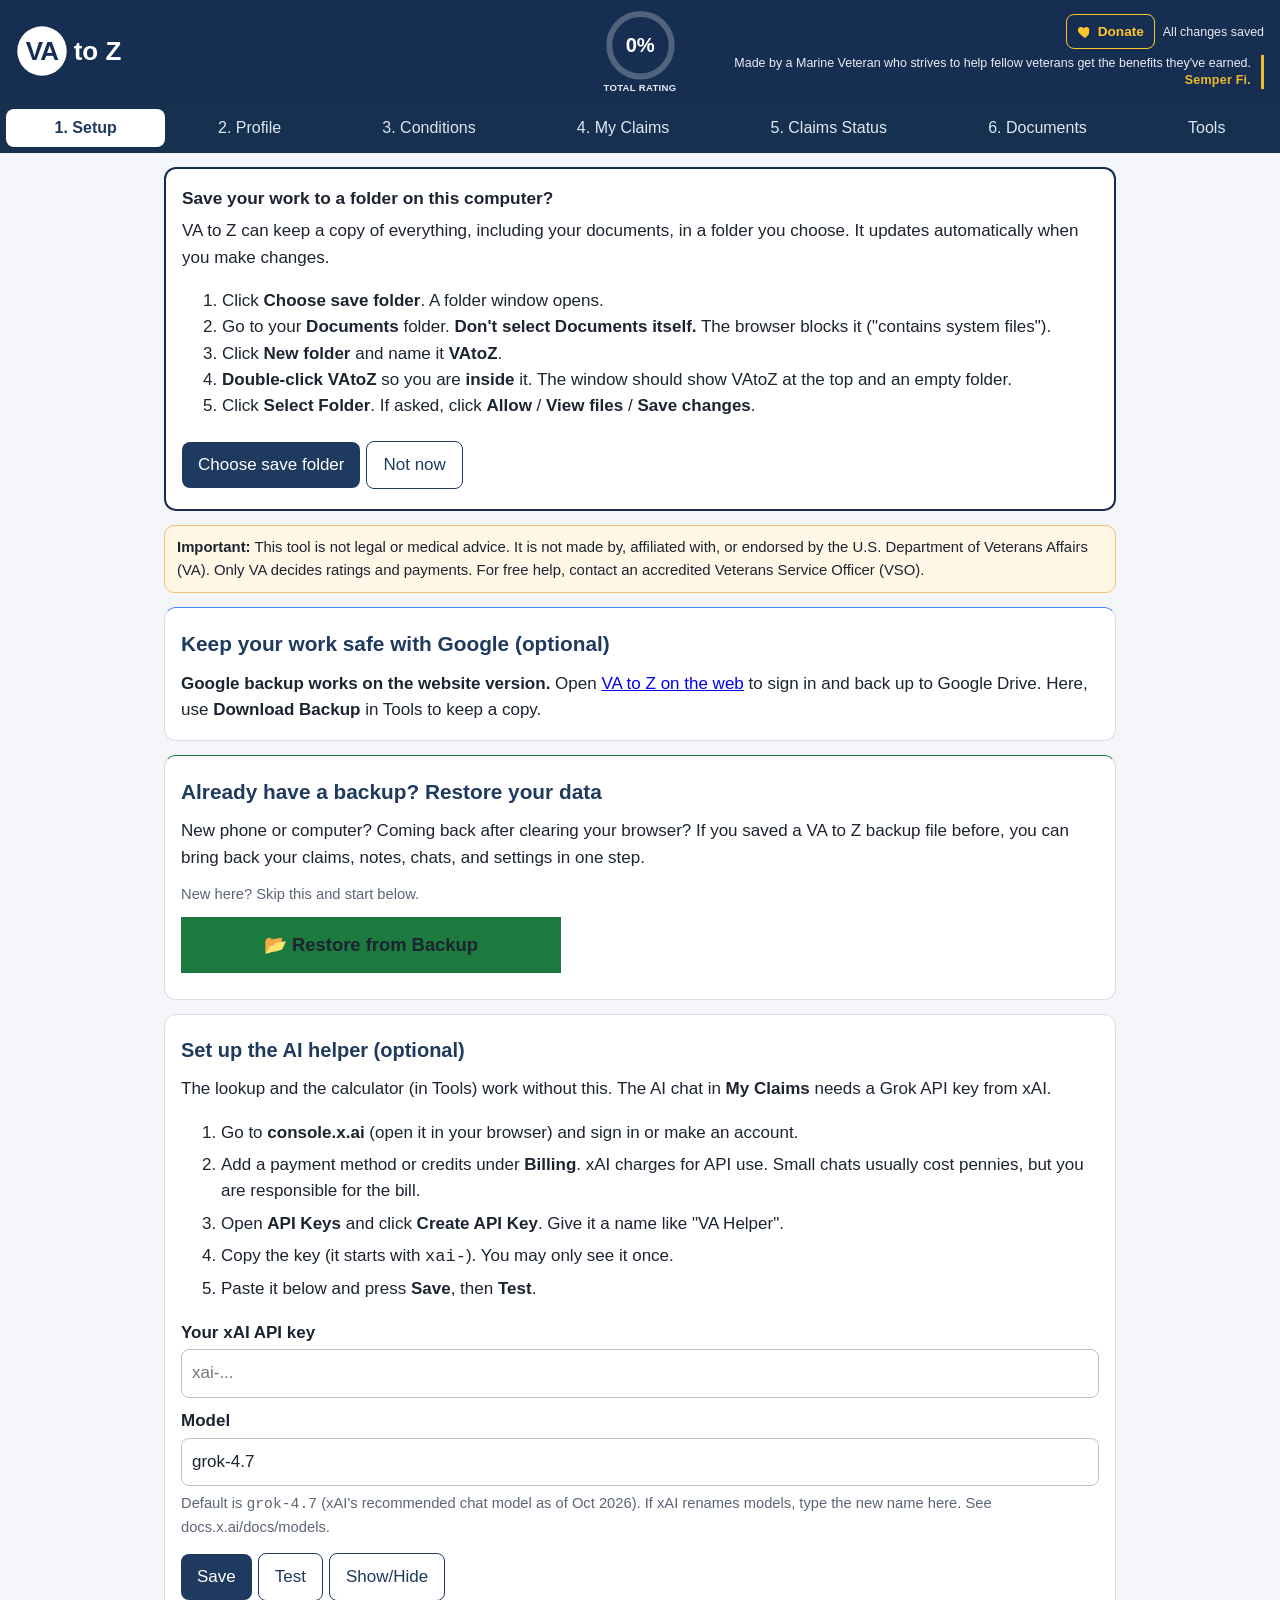
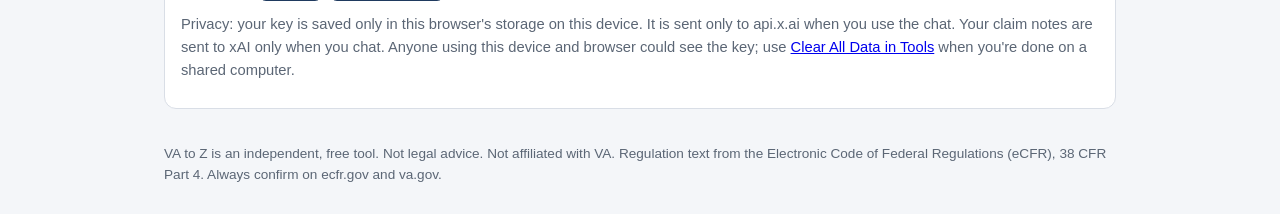
==== commit bcafb053: "Release VA to Z 1.0.19. Replace the page with the latest app, keep the PWA tags and service worker r" ====
--- a/index.html
+++ b/index.html
@@ -73,7 +73,7 @@
 .rpbox{max-width:640px;max-height:86vh;overflow:auto}.rptop{display:flex;gap:14px;align-items:center;margin-bottom:6px}.rpbig{font-size:2.4rem;font-weight:800;color:#162e51}.rpnsc{color:#b22234;font-weight:600}
 html.ispopup nav button{padding:6px 7px;font-size:.78rem}
 @media (max-width:760px){nav{flex-wrap:nowrap!important;overflow-x:auto;-webkit-overflow-scrolling:touch;scrollbar-width:thin}nav button{white-space:nowrap;flex:0 0 auto}}
-.ext-only{display:none}html.isext .ext-only{display:block}html.isext .web-only{display:none}
+.ext-only{display:none}html.isext .ext-only{display:block}html.isext .web-only{display:none}html.isext.extcloud #setup-google .web-only,html.isext.extcloud #tool-cloud .web-only{display:block}html.isext.extcloud #setup-google .ext-only,html.isext.extcloud #cloudExtNote{display:none}
 .vanote{background:#eef3fa;border:1px solid #c5d3e8;border-radius:10px;padding:8px 12px;font-size:.92rem;margin:8px 0}
 .okbox{background:#e8f5ec;border:1px solid #9fd1ae;border-radius:10px;padding:10px 12px;color:#14532d;font-weight:600}
 .hl{display:flex;align-items:center;flex-wrap:wrap;column-gap:14px}.tag{margin:0;font-size:.85rem;opacity:.92;border-left:3px solid #ffc72c;padding-left:10px;max-width:520px;line-height:1.35}.tag b{color:#ffc72c;letter-spacing:.02em}
@@ -214,7 +214,23 @@
 .nomedhint{font-size:.85rem;color:#8a4b00;font-weight:600;margin:2px 0 6px}
 .cdconfirm{border:2px solid #0b3d91;border-radius:8px;padding:10px;margin:8px 0;background:#eef4ff}.cdconfirm p{margin:0 0 8px}
 .cdlist{list-style:none;padding:0;margin:8px 0 0}.cdlist li{display:flex;gap:8px;align-items:center;justify-content:space-between;border-top:1px solid #ddd;padding:8px 0}.cdname{min-width:0;overflow-wrap:anywhere}
-#cdSel{width:100%;max-width:100%}.cdph{border-left:4px solid #ffc72c}
+#cdSel{width:100%;max-width:100%}.cddesc{background:#f1f6fb;border:1px solid #c9d8e8;border-radius:10px;padding:10px 12px;margin:6px 0 10px;font-size:.95em}.cddesc p{margin:4px 0}.cddt{margin:0 0 4px}.cdlvl{font-size:.75em;padding:2px 8px;border-radius:10px;vertical-align:middle}.cdlvl.required{background:#b50909;color:#fff}.cdlvl.recommended{background:#1a5f9e;color:#fff}
+.cdlistcard{margin-top:18px}.cdlhead{border-bottom:2px solid #d5dfe9;margin:-2px 0 10px;padding-bottom:6px}.cdlhead h3{margin:0}.cdcount{font-weight:400;color:#555;font-size:.85em}
+.cdlist{list-style:none;padding:0;margin:0;display:grid;gap:10px}.cdlist li.cdempty{display:flex;align-items:flex-start;justify-content:flex-start;gap:10px;border-top:0}.cdempty .cdeico{flex:0 0 auto;font-size:1.3em;line-height:1.3}.cdempty .cdetxt{flex:1 1 auto;min-width:0;margin:0;line-height:1.45}.cdempty{padding:14px;border:2px dashed #c9d8e8;border-radius:10px;color:#444;background:#fafcfe}
+.cdlist li.cditem{display:block!important;padding:12px 14px;border-top:1px solid #d5dfe9;border:1px solid #d5dfe9;border-radius:10px;background:#fff;box-shadow:0 1px 2px rgba(0,0,0,.05)}
+.cdtop{display:flex;justify-content:space-between;gap:10px;align-items:flex-start}.cdico{font-size:1.4em;line-height:1.2}.cdmain{flex:1;min-width:0}.cdmeta{display:block;margin:4px 0 6px}
+.cdst{display:inline-block;font-size:.75em;font-weight:700;padding:2px 8px;border-radius:10px;margin-left:4px;vertical-align:middle}.cdst-filled{background:#e3f3e4;color:#1b5e20}.cdst-uploaded{background:#e3eef9;color:#0d3f6e}.cdst-blank{background:#fff4cc;color:#5c4800}.cdst-none{background:#eee;color:#333}
+.cditem .cdacts{display:flex;flex-wrap:wrap;gap:6px;margin-top:6px}
+.vhfile{position:absolute;width:1px;height:1px;padding:0;margin:-1px;overflow:hidden;clip:rect(0,0,0,0);border:0;opacity:0}
+.upbtn{position:relative;display:inline-flex;align-items:center;justify-content:center;gap:8px;min-height:48px;padding:10px 20px;border-radius:10px;background:#0b4f8a;color:#fff;font-weight:700;font-size:1.05em;cursor:pointer;border:2px solid #0b4f8a;box-shadow:0 2px 4px rgba(0,0,0,.15)}.upbtn:hover{background:#083b68}.upbtn:focus-within{outline:3px solid #f5a623;outline-offset:2px}.upbtn.upalt{background:#fff;color:#0b4f8a}
+.cdupwrap{margin:10px 0 4px}.cdchosen{margin:6px 0 0;font-size:.9em;word-break:break-word}
+@media (max-width:600px){.upbtn{display:flex;width:100%;box-sizing:border-box}.cdrmb{flex:0 0 auto}}
+.cdopen{background:none;border:0;padding:0;font:inherit;font-weight:700;color:#1a5f9e;text-decoration:underline;cursor:pointer;text-align:left;min-height:32px}
+.cdacts{display:flex;flex-wrap:wrap;gap:6px;margin-top:6px}.cdform{margin-top:6px}.cdblank{display:block;font-size:.92em}.cdget{margin-top:6px}.cdup{cursor:pointer}.cdnl{display:block;margin-top:6px;font-size:.9em}
+.edmodal{align-items:stretch}.edbox{max-width:860px;display:flex;flex-direction:column;max-height:calc(100vh - 32px);padding:14px 16px}.edhead{display:flex;justify-content:space-between;gap:8px;align-items:flex-start}.edhead h2{font-size:1.1em;margin:0}
+.edbody{overflow:auto;flex:1;min-height:0;padding-right:4px}.edfoot{display:flex;flex-wrap:wrap;gap:6px;align-items:center;border-top:1px solid #ddd;padding-top:8px}.edf{margin:8px 0}.edf label{display:block;font-size:.9em}.edf input[type=text],.edf textarea,.edf select{width:100%;max-width:100%;box-sizing:border-box}.edck{display:flex;gap:8px;align-items:flex-start}.edck label{display:inline}
+.howbox{max-width:640px;max-height:calc(100vh - 32px);overflow:auto}.howsteps li{margin:6px 0}
+@media(max-width:480px){.dmodal.edmodal{padding:0}.edbox{max-height:100vh;border-radius:0}}.cdph{border-left:4px solid #ffc72c}
 </style>
 <link rel="manifest" href="manifest.json">
 <meta name="theme-color" content="#162e51">
@@ -236,7 +252,7 @@
 
 <section id="setup">
 <div class="card tool gscard" id="setup-google"><h2>Keep your work safe with Google (optional)</h2>
-<div class="ext-only note"><b>Google backup is coming to the extension.</b> For now, use <b>Download Backup</b> in Tools.</div>
+<div class="ext-only note"><b>Google backup works on the <a href="https://rrkennedy69.github.io/VA-to-Z/" target="_blank" rel="noopener">website version</a>.</b> For now, use <b>Download Backup</b> in Tools.</div>
 <div class="web-only">
 <div id="gsNotSet" class="note" hidden><b>Google backup is coming soon.</b> You'll be able to sign in once and have your work backed up automatically. For now, use <b>Download Backup</b> in Tools.</div>
 <div id="gsLive"><p>Sign in once. After that, VA to Z backs up your work to <b>your own Google Drive</b> automatically. No Save or Back up buttons to remember. On a new phone or computer, sign in and your work comes back.</p>
@@ -395,7 +411,7 @@
 </div></details>
 
 <details class="card tool tcard" id="tool-cloud"><summary><span class="smct">Google Backup<span class="tsum" id="sum-cloud"></span></span><span class="chev" aria-hidden="true">▾</span></summary><div class="pbody">
-<div id="cloudExtNote" class="note ext-only"><b>Google backup is coming to the extension.</b> For now, use <b>Download Backup</b> above, or open the VA to Z website to back up to Google Drive.</div>
+<div id="cloudExtNote" class="note ext-only"><b>Google backup works on the website version.</b> In the extension, use <b>Download Backup</b> above, or open <a href="https://rrkennedy69.github.io/VA-to-Z/" target="_blank" rel="noopener">VA to Z on the web</a> to back up to Google Drive.</div>
 <div class="web-only">
 <div id="cloudNotSet" class="note" hidden><b>Google backup is coming soon.</b> Until then, use <b>Download Backup</b> above to keep a copy of your work.</div>
 <p id="cloudStatus"></p><p class="muted" id="cloudLast"></p>
@@ -458,6 +474,8 @@
 <div class="stnav"><button type="button" class="b alt sm" id="stPrev">‹ Previous step</button><button type="button" class="b alt sm" id="stNext">Next step ›</button></div></div></div>
 <div id="ratingModal" class="dmodal" role="dialog" aria-modal="true" aria-labelledby="rpTitle" hidden><div class="dbox rpbox">
 <button type="button" class="dclose" id="rpClose" aria-label="Close">✕</button><h2 id="rpTitle" style="margin-top:0">Your VA ratings</h2><div id="rpBody"></div></div></div>
+<div id="edModal" class="dmodal edmodal" role="dialog" aria-modal="true" aria-labelledby="edTitle" hidden><div class="dbox edbox"><div class="edhead"><h2 id="edTitle">Fill out form</h2><button class="b alt sm" id="edClose" aria-label="Close the form editor">Close</button></div><div id="edBody" class="edbody"></div><div class="edfoot"><button class="b" id="edSave">Save</button><button class="b alt" id="edDl" disabled>Download filled PDF</button><button class="b alt" id="edPrint" disabled>Print</button><div id="edMsg" class="muted" aria-live="polite"></div></div></div></div>
+<div id="howModal" class="dmodal" role="dialog" aria-modal="true" aria-labelledby="howTitle" hidden style="z-index:120"><div class="dbox howbox"><h2 id="howTitle">How to fill it out</h2><div id="howBody"></div><button class="b" id="howClose">Close</button></div></div>
 <div id="donateModal" class="dmodal" role="dialog" aria-modal="true" aria-labelledby="donTitle" hidden><div class="dbox">
 <button type="button" class="dclose" id="donClose" aria-label="Close">✕</button>
 <h2 id="donTitle" style="margin-top:0">Support VA to Z</h2>
@@ -471,7 +489,7 @@
 <script>
 /* Donation link: set DONATE_URL to your donation page (e.g. 'https://...'). Leave '' to show "Donation link coming soon". */
 var DONATE_URL='';
-var GOOGLE_CLIENT_ID=''; // Google OAuth Web client ID for Cloud Backup (Drive appDataFolder). Empty = cloud backup turned off.
+var GOOGLE_CLIENT_ID='403035756867-jlkd0q7l90p4qtcgih0noikn0mc7anb3.apps.googleusercontent.com';var GOOGLE_ORIGIN='https://rrkennedy69.github.io',SITE_URL='https://rrkennedy69.github.io/VA-to-Z/'; // Google OAuth Web client ID for Cloud Backup (Drive appDataFolder). Empty = cloud backup turned off.
 var IS_EXT=!!(window.VATOZ_EXT);if(IS_EXT)document.documentElement.classList.add("isext");var IS_POPUP=IS_EXT&&/[?&]popup=1/.test(location.search);if(IS_POPUP)document.documentElement.classList.add("ispopup");
 /*CALC_START*/
 // OFFICIAL method = 38 CFR 4.25 Table I: arrange in order of severity; combine two at a time; each result is
@@ -810,6 +828,195 @@
  ['L418','Court papers / documents','legal'],['L018','Civilian Police Reports','legal'],['L070','Photographs','photos']];
 var VADOC_X=[['X10210','VA Form 21-10210 - Lay/Witness Statement','buddy'],['X4138','VA Form 21-4138 - Statement in Support of Claim','personal'],['XDEC','VA Decision Letter','decision'],['XCODE','VA Rating Code Sheet','codesheet']];
 function vaDocBy(code){var A=VADOC.concat(VADOC_X);for(var i=0;i<A.length;i++)if(A[i][0]===code)return A[i];return null}
+/* ---------- 1.0.15 claim document info, blank VA forms, how-to, editor (sources: research/doc-types.md) ---------- */
+var VAPDF='https://www.vba.va.gov/pubs/forms/';
+// Official fillable PDFs bundled in forms/ (downloaded from VAPDF, checked live Oct 28 2026). rev = revision date printed on the PDF.
+var VAFORM={'21-4192':{f:'VBA-21-4192-ARE.pdf',rev:'AUG 2024',t:'Request for Employment Information in Connection with Claim for Disability Benefits'},
+ '21-674':{f:'VBA-21-674-ARE.pdf',rev:'NOV 2024',t:'Request for Approval of School Attendance'},
+ '21-686c':{f:'VBA-21-686c-ARE.pdf',rev:'AUG 2025',t:'Application Request to Add and/or Remove Dependents'},
+ '21-4502':{f:'VBA-21-4502-ARE.pdf',rev:'AUG 2024',t:'Application for Automobile or Other Conveyance and Adaptive Equipment'},
+ '26-4555':{f:'VBA-26-4555-ARE.pdf',rev:'AUG 2026',t:'Application in Acquiring Specially Adapted Housing or Special Home Adaptation Grant'},
+ '21-10210':{f:'VBA-21-10210-ARE.pdf',rev:'JUL 2024',t:'Lay/Witness Statement'},
+ '21-4138':{f:'VBA-21-4138-ARE.pdf',rev:'JUL 2024',t:'Statement in Support of Claim'}};
+var CODEFORM={L115:'21-4192',L133:'21-674',L139:'21-686c',L117:'21-4502',L159:'26-4555',X10210:'21-10210',X4138:'21-4138',L015:'21-10210'};
+function aboutURL(n){return 'https://www.va.gov/find-forms/about-form-'+n.toLowerCase()+'/'}
+// [what it is, how it's used in a claim, when to include it]
+var DOCDESC={
+ L015:['A written statement from someone who knows about your condition or about something that happened during your service, like a fellow service member, spouse, family member, friend, or coworker. You can write your own, too.','VA calls this "lay evidence." It tells VA what the writer saw or knows firsthand, such as an event in service, your symptoms, or how your condition affects your work and daily life.','Include one when someone can describe, from their own knowledge, the event, your symptoms, or the changes they noticed. It can be written on plain paper or on VA Form 21-10210 (Lay/Witness Statement).'],
+ L029:['Your Certificate of Release or Discharge from Active Duty (DD Form 214). It lists your dates of service, branch, job, awards, and character of discharge.','It shows VA you served and the character of your discharge, which VA uses to confirm you are eligible.','VA says it requires your DD214 or other separation documents for all disability claims. You can upload a copy or give VA permission to get it.'],
+ L034:['Records from your official military personnel file, such as orders, evaluations, assignments, awards, and duty-station history.','They can show where you were and what you did, which helps prove an event, exposure, or duty that your claim depends on.','Include them when your DD214 does not show the deployment, location, unit, or job that connects your condition to service.'],
+ L023:['Letters or other paperwork to or from VA, or others, that do not fit another document type.','Gives VA general information or a reply to a VA letter.','Use it only when no other type fits.'],
+ L014:['A certified copy of a birth certificate, usually for your child.','Shows a child\'s relationship to you when you add or keep a child as a dependent.','Include it if you are adding a child and VA asks for proof, or if you want it on file.'],
+ L051:['A copy of your marriage certificate.','Shows you are married when you add your spouse as a dependent.','Include it if you are adding a spouse and VA asks for proof, or if you want it on file.'],
+ L037:['A court decree that ended a marriage.','Shows a past marriage ended, for you or your spouse, or reports a divorce so VA can remove a spouse.','Include it when VA needs to know a prior marriage ended or when you report a divorce.'],
+ L033:['An official certificate of death.','Shows that a dependent (or a former spouse) died so VA can update your dependents.','Include it when you report the death of a dependent or when VA asks for it.'],
+ L115:['VA Form 21-4192. Your most recent employer fills it out with your job dates, hours, earnings, time lost, and why the job ended.','VA uses it for Individual Unemployability (TDIU), to see whether your service-connected conditions keep you from working.','VA says you need it, along with VA Form 21-8940, when you ask for Individual Unemployability. Give the form to your last employer to complete.'],
+ L133:['VA Form 21-674, Request for Approval of School Attendance.','Lets VA keep paying for a child age 18 to 23 who is in school full time.','VA says you need it for each child between 18 and 23 who attends school full time.'],
+ L139:['VA Form 21-686c, the application to add or remove dependents (spouse, children, parents).','Adds dependents so VA can pay you more, or removes them when your family changes.','Use it if you have a combined rating of 30% or more and want to add a dependent, or to report a change like a divorce or a child leaving school.'],
+ L117:['VA Form 21-4502, for a one-time payment toward a vehicle and for adaptive equipment.','Asks VA for help buying a car or adaptive equipment because of a qualifying service-connected disability, such as loss of use of hands or feet.','Include it only if you have, or are claiming, a disability that qualifies for an automobile allowance.'],
+ L159:['VA Form 26-4555, for Specially Adapted Housing (SAH) or Special Home Adaptation (SHA) grants.','Asks VA for a grant to build, buy, or change a home because of a qualifying service-connected disability.','Include it only if you have, or are claiming, a disability that qualifies for a housing grant.'],
+ L418:['Court papers such as a name change, custody order, adoption decree, or other legal document.','Shows a legal fact VA needs, like your legal name or a child\'s custody or adoption.','Include it when your claim or dependent status depends on a court decision.'],
+ L018:['A report from a civilian police department, like an accident or assault report.','Gives an official record that an event happened, with its date and place.','Include it if your claim involves an event that police reported.'],
+ L070:['Photos related to your claim, like an injury, a scar, or a place or event.','Shows VA something words cannot. Label each with the date, place, and what it shows.','Include them when a picture helps show an event, a visible condition, or where something happened.'],
+ X10210:['VA Form 21-10210, Lay/Witness Statement. VA\'s official form for a statement from you or someone who knows about your claim.','Gives VA a signed account of what the writer knows or saw firsthand.','Include one for each person giving a statement. Each witness uses their own form.'],
+ X4138:['VA Form 21-4138, Statement in Support of Claim.','Lets you give VA more information about your claim in your own words, like details that did not fit on another form.','Include it when you want to explain something more or when VA asks for more information.'],
+ XDEC:['The letter VA sends when it decides a claim. It explains what VA decided, the effective date, and the reasons.','Shows what was decided and why. You need its date and details to choose a review or appeal option.','Include it if you are asking for a review or appeal, or filing again after a decision.'],
+ XCODE:['The VA rating code sheet, which lists your service-connected conditions, diagnostic codes, and percentages.','Shows exactly how VA rated each condition.','Include it when you are asking for an increase or a review, so you can point to the rating VA gave.']};
+// how to get non-VA documents
+var HOWGET={
+ L029:'If you separated in recent years, sign in to <a href="https://milconnect.dmdc.osd.mil/" target="_blank" rel="noopener">milConnect</a> and download it. Otherwise, request it from the National Archives (NPRC) through <a href="https://www.va.gov/records/get-military-service-records/" target="_blank" rel="noopener">VA.gov: Request your military records (DD214)</a>. Upload a clear scan or photo of every page.',
+ L034:'Request your Official Military Personnel File from the National Archives (NPRC): see <a href="https://www.va.gov/records/get-military-service-records/" target="_blank" rel="noopener">VA.gov: Request your military records</a>. Some records are also in milConnect.',
+ L015:'Ask the person to write what they saw or know firsthand, then sign and date it. They can use VA Form 21-10210 (below) or plain paper. Upload the signed copy.',
+ L023:'Use letters you already have. Upload a clear scan or photo.',
+ L014:'Order a certified copy from the vital records office in the state where the child was born. The CDC lists every office: <a href="https://www.cdc.gov/nchs/w2w/index.htm" target="_blank" rel="noopener">Where to Write for Vital Records</a>.',
+ L051:'Order a copy from the vital records office or county clerk where you married. See <a href="https://www.cdc.gov/nchs/w2w/index.htm" target="_blank" rel="noopener">Where to Write for Vital Records</a>.',
+ L037:'Order a copy from the clerk of the court in the county where the divorce was granted. See <a href="https://www.cdc.gov/nchs/w2w/index.htm" target="_blank" rel="noopener">Where to Write for Vital Records</a>.',
+ L033:'Order a copy from the vital records office in the state where the death happened. See <a href="https://www.cdc.gov/nchs/w2w/index.htm" target="_blank" rel="noopener">Where to Write for Vital Records</a>.',
+ L418:'Ask the clerk of the court that issued the order for a copy.',
+ L018:'Ask the records unit of the police department that made the report for a copy.',
+ L070:'Use photos you have. Note the date, place, and what each shows (for example in the Notes box).',
+ XDEC:'Find it in your mail or on VA.gov: <a href="https://www.va.gov/track-claims/your-claim-letters" target="_blank" rel="noopener">Your VA claim letters</a>.',
+ XCODE:'It usually comes with your decision letter. If you do not have it, ask VA at 800-827-1000 or ask your representative.'};
+// step-by-step how-to per form (from each form's own instructions)
+var HOWTO={
+ '21-10210':{s:[['Section I: Veteran\'s information','Fill in the Veteran\'s name, SSN or VA file number, date of birth, and contact details.'],['Section II: Claimant\'s information','Fill this in only if the claimant is not the Veteran (for example, a surviving spouse). Otherwise skip it.'],['Section III: Statement','Describe what you yourself know or have observed. Use dates, places, and specific details. Write only what you saw or heard firsthand.'],['Section IV: Witness\'s contact information','The person giving the statement fills in their name, relationship to the Veteran, phone, email, and address.'],['Section V: Certification and signature','The witness signs and dates it (items 22A and 22B). An unsigned statement can\'t be used.']],
+  t:['One form per witness. Each person fills out their own form.','Do: be specific (when, where, what you saw, how the Veteran changed). Don\'t: guess, give medical opinions, or repeat what others told you.','Sign and date in ink after printing, or sign electronically if you submit online.']},
+ '21-4138':{s:[['Section I: Identification','Items 1 to 8: your name, SSN or VA file number, date of birth, service number if any, phone, email, and mailing address.'],['Section II: Remarks','Write your statement. Name the claim or condition it is about. Use dates and specific details. Add pages if you need more room (put your name and file number on each).'],['Section III: Certification and signature','Sign (item 9) and date (item 10).']],
+  t:['Keep it focused: one topic per paragraph.','Read the warning about false statements before you sign.','Sign and date after printing, or sign electronically if you submit online.']},
+ '21-4192':{s:[['Items 1 to 2: Employer','Write the name and address of your most recent employer.'],['Section I: Veteran\'s identification','Fill in your name, SSN or VA file number, and date of birth. This is the only part the Veteran fills in.'],['Sections II to IV: Employer completes','Give the form to your last employer. They fill in your employment dates, hours, pay, time lost, why the job ended, Reserve or Guard duty status, and benefits.'],['Employer signature','The employer\'s authorized person signs and dates it (items 23A and 23B) and sends it back to VA or to you.']],
+  t:['This form is completed by your employer, not by you. Fill in Section I, then give it to your employer.','Use it together with VA Form 21-8940 for Individual Unemployability.','Keep a copy of what you hand to your employer and note the date.']},
+ '21-674':{s:[['Section I: Veteran or claimant','Your name, SSN or VA file number, date of birth, and contact information.'],['Section II: Student','The student\'s name, SSN, and date of birth.'],['Sections III and IV: School and student information','The school, the start and expected graduation dates, whether the student attends full time, the last term, and the student\'s income and estate, as the form asks.'],['Section V: Remarks','Anything else VA should know.'],['Section VI: Certification and signature','The Veteran, claimant, or student signs and dates it, with relationship and phone (items 16A to 16D).']],
+  t:['Use one form per student.','Check the school dates carefully: VA pays based on them.']},
+ '21-686c':{s:[['Section I: Veteran or claimant','Your name, SSN, VA file number, date of birth, and contact details.'],['Section II: Add a spouse','Your spouse\'s information, the date and place of your marriage, and prior marriages for both of you.'],['Section III: Add children','Each child\'s information. Section XI is an addendum for more children.'],['Sections IV to VIII: Report changes','A divorce, a stepchild who left your household, a dependent\'s death, a child\'s marriage, or a child over 18 who stopped school.'],['Sections IX and X: Remarks and signature','Add remarks, then sign and date it.']],
+  t:['You need a combined rating of 30% or more to get extra pay for dependents.','Skip the sections that do not apply to you.','For a child 18 to 23 in school, also send VA Form 21-674.']},
+ '21-4502':{s:[['Section I: Veteran or service member','Your name, SSN or VA file number, date of birth, contact details, and service dates.'],['Section II: Application information','Whether you applied for disability compensation, the type of conveyance you are applying for, and any earlier application.'],['Signature','Sign and date it (items 16 and 17).'],['Section III','Completed by VA (certificate of eligibility).'],['Section IV: Receipt','Completed by you after you receive the vehicle or equipment (items 33A and 33B).']],
+  t:['Read the form\'s instructions page before you start; it explains who qualifies.']},
+ '26-4555':{s:[['Items 1 to 7','Your name, SSN, VA file or claim number, date of birth, email, address, and phone.'],['Items 8 to 10','Answer whether you applied before for Specially Adapted Housing or a home improvement grant, and whether you live in a nursing home or care facility.'],['Item 11: Remarks','Anything else VA should know.'],['Item 12: Signature','Sign your full name in ink and date it (12A and 12B).']],
+  t:['VA follows up with you about the home and the adaptations you need.']}};
+var HOWSRC='From the instructions printed on the official VA form and its VA.gov "About VA Form" page.';
+// per-claim required/recommended (rules cited in research/doc-types.md). Only VA-stated requirements are "Required".
+function cdReco(c){var P=(S.profile&&S.profile.f)||{},L=(S.profile&&S.profile.l)||{},out=[],seen={};
+  var add=function(code,lvl,why){if(seen[code])return;seen[code]=1;out.push({code:code,lvl:lvl,why:why})};
+  var nm=(c.name||'')+' '+(c.dc||''),ptsd=/PTSD|post-?traumatic|\b9411\b/i.test(nm),tdiu=/unemploy|TDIU/i.test(nm);
+  add('L029','Required','VA requires your DD214 or other separation papers for every disability claim (upload it or let VA get it).');
+  if(tdiu)add('L115','Required','VA requires Form 21-4192 from your last employer, along with Form 21-8940, for Individual Unemployability.');
+  add('L015','Recommended',ptsd?'People who knew you then can back up your stressor and describe changes they saw.':'People who know you can describe the event and how your condition affects you.');
+  add('X4138','Recommended','Your own statement can explain when it started and how it affects your life.');
+  var kids=(L.children||[]).filter(function(k){return k&&(k.name||k.dob||k.status)}),school=kids.some(function(k){return /in school/.test(k.status||'')});
+  if(school)add('L133','Required','VA requires Form 21-674 for each child 18 to 23 in school full time.');
+  if(P.marital==='Married'||kids.length){add('L139','Recommended','Adds your dependents for extra pay if your combined rating is 30% or more.')}
+  if(P.marital==='Married')add('L051','Recommended','Proof of your marriage if VA asks for it when you add your spouse.');
+  if(kids.length)add('L014','Recommended','Proof of your child\'s relationship to you if VA asks for it.');
+  if(ptsd||(L.deployments||[]).some(function(d){return d&&d.place})||(P.exposures&&P.exposures.length))add('L034','Recommended','Personnel records can show where you served and what you did.');
+  if(c.prevDenied||/decision|denied|appeal|review/i.test(c.status||''))add('XDEC','Recommended','Shows what VA decided and why, which you need for a review or appeal.');
+  if(/amputat|loss of use|paraly|amyotrophic|\bALS\b|blind/i.test(nm)){add('L117','Recommended','You may qualify for an automobile allowance.');add('L159','Recommended','You may qualify for a housing adaptation grant.')}
+  return out}
+function cdSelHTML(c){var reco=cdReco(c),has={};(c.cdocs||[]).forEach(function(x){has[x.code]=1});var inR={};reco.forEach(function(r){inR[r.code]=1});
+  var o=function(d,pre,suf){return '<option value="'+d[0]+'" data-name="'+esc(d[1])+'">'+(has[d[0]]?'✓ ':'')+esc(pre+d[1]+suf)+(has[d[0]]?' (added)':'')+'</option>'};
+  return '<option value="">Choose a document type…</option><optgroup label="Required or recommended for this claim">'+reco.map(function(r){return o(vaDocBy(r.code),r.lvl+': ',' — '+r.why)}).join('')+'</optgroup>'+
+   '<optgroup label="All other documents: VA.gov upload types">'+VADOC.filter(function(d){return !inR[d[0]]}).map(function(d){return o(d,'','')}).join('')+'</optgroup>'+
+   '<optgroup label="All other documents: other VA documents">'+VADOC_X.filter(function(d){return !inR[d[0]]}).map(function(d){return o(d,'','')}).join('')+'</optgroup>'}
+function cdDescHTML(code,c){var g=vaDocBy(code),d=DOCDESC[code];if(!g||!d)return '<p class="muted">Pick a document type below to see what it is, how VA uses it, and when to include it.</p>';
+  var r=c?cdReco(c).filter(function(x){return x.code===code})[0]:null,fn=CODEFORM[code];
+  return '<h4 class="cddt">'+esc(g[1])+(r?' <span class="cdlvl '+r.lvl.toLowerCase()+'">'+r.lvl+'</span>':'')+'</h4>'+(r?'<p class="cdwhy"><b>'+r.lvl+' for this claim:</b> '+esc(r.why)+'</p>':'')+
+   '<p><b>What it is:</b> '+esc(d[0])+'</p><p><b>How VA uses it:</b> '+esc(d[1])+'</p><p><b>When to include it:</b> '+esc(d[2])+'</p>'+
+   (fn?'<p class="muted">Official form: <a href="'+aboutURL(fn)+'" target="_blank" rel="noopener">About VA Form '+fn+' on VA.gov</a> (rev. '+VAFORM[fn].rev+').</p>':'')}
+function loadPdfLib(){if(window.PDFLib)return Promise.resolve(window.PDFLib);return new Promise(function(res,rej){var s=document.createElement('script');s.src='vendor/pdf-lib.min.js';s.onload=function(){window.PDFLib?res(window.PDFLib):rej(new Error('PDF tool did not load'))};s.onerror=function(){rej(new Error('PDF tool could not be loaded'))};document.head.appendChild(s)})}
+function getBlank(fn){var u=FORMDIR+VAFORM[fn].f;var chk=function(b){if(!b||b.byteLength<1000||new TextDecoder().decode(new Uint8Array(b,0,5))!=='%PDF-')throw new Error('not a PDF');return b};
+  var xhr=function(){return new Promise(function(res,rej){var x=new XMLHttpRequest();x.open('GET',u);x.responseType='arraybuffer';x.onload=function(){(x.status===200||x.status===0)&&x.response?res(x.response):rej(new Error('HTTP '+x.status))};x.onerror=function(){rej(new Error('blocked'))};x.send()})};
+  return fetch(u).then(function(r){if(!r.ok)throw new Error('HTTP '+r.status);return r.arrayBuffer()}).catch(xhr).then(chk).catch(function(){throw new Error('The bundled blank form could not be opened here. Get it from VA instead: '+VAPDF+VAFORM[fn].f)})}
+var FORMDIR='forms/';
+function dlBlob(buf,name,type){var url=URL.createObjectURL(new Blob([buf],{type:type||'application/pdf'})),a=document.createElement('a');a.href=url;a.download=name;document.body.appendChild(a);a.click();a.remove();setTimeout(function(){URL.revokeObjectURL(url)},60000)}
+function openBlob(buf,type){var url=URL.createObjectURL(new Blob([buf],{type:type||'application/pdf'}));var w=window.open(url,'_blank');if(!w){var a=document.createElement('a');a.href=url;a.target='_blank';a.rel='noopener';document.body.appendChild(a);a.click();a.remove()}setTimeout(function(){URL.revokeObjectURL(url)},120000);return w}
+function cdFind(cid,did){var c=S.claims[cid];if(!c)return null;for(var i=0;i<(c.cdocs||[]).length;i++)if(c.cdocs[i].id===did)return {c:c,d:c.cdocs[i]};return null}
+function cdFile(x){return x.docId?docById(x.docId):null}
+function cdItemHTML(c,x){var fn=CODEFORM[x.code],f=cdFile(x),id=x.id,nm=esc(x.type);
+  var st=f&&f.form?['filled','Filled','✅']:f?['uploaded','Uploaded','📎']:fn?['blank','Blank form','📄']:['none','No file yet','📭'];
+  var h='<li class="cditem st-'+st[0]+'" data-cdi="'+id+'"><div class="cdtop"><span class="cdico" aria-hidden="true">'+st[2]+'</span><div class="cdmain"><button class="cdopen" data-cdopen="'+id+'" aria-label="Open '+nm+'">'+nm+'</button> <span class="cdst cdst-'+st[0]+'">'+st[1]+'</span></div><button class="b red sm cdrmb" data-cdrm="'+id+'" aria-label="Remove '+nm+' from this claim">Remove</button></div>'+
+   '<small class="muted cdmeta">In Documents → '+esc(catName(x.cat))+(f?' · file: '+esc(f.name)+(x.filled?' (filled '+esc(new Date(x.filled).toLocaleString())+')':''):' · no file yet')+'</small>';
+  if(fn){var F=VAFORM[fn];h+='<div class="cdform"><span class="cdblank">Blank official VA Form '+fn+' (rev. '+F.rev+') attached</span><div class="cdacts">'+
+    '<button class="b sm" data-cdfill="'+id+'">'+(f&&f.form?'Edit filled form':'Fill out in app')+'</button><button class="b alt sm" data-cdhow="'+fn+'">How to fill it out</button><button class="b alt sm" data-cdblank="'+fn+'">Blank form (PDF)</button>'+
+    (f&&f.form?'<button class="b alt sm" data-cddl="'+id+'">Download filled</button><button class="b alt sm" data-cdprint="'+id+'">Print</button>':'')+'</div></div>'}
+  if(HOWGET[x.code]&&!(fn&&x.code!=='L015'))h+='<details class="cdget"'+(f?'':' open')+'><summary>How to get it</summary><p>'+HOWGET[x.code]+'</p></details>';
+  if(!fn||x.code==='L015'||(f&&!f.form)){h+='<div class="cdupwrap"><label class="upbtn'+(f?' upalt':'')+'"><span aria-hidden="true">⬆️</span> '+(f?'Replace your document':'Upload your document')+'<input type="file" class="vhfile" data-cdup="'+id+'" aria-label="'+(f?'Replace your document':'Upload your document')+' for '+nm+'" accept="application/pdf,image/*,.pdf,.heic,.heif,.doc,.docx,.txt"></label>'+
+    (f?'<p class="cdchosen">📎 Uploaded: <b>'+esc(f.name)+'</b></p>':'<p class="muted cdchosen">PDF, photo, or Word file. Stays on this device.</p>')+'</div>'+
+    (f?'<div class="cdacts"><button class="b alt sm" data-cdview="'+id+'">Open</button><button class="b alt sm" data-cdren="'+id+'">Rename</button></div>':'')}
+  if(f)h+='<label class="cdnl" for="cdn_'+id+'">Notes</label><input type="text" id="cdn_'+id+'" data-cdnote="'+id+'" value="'+esc(f.note||'')+'" placeholder="Optional note (no medical details)">';
+  return h+'<div class="muted" data-cdm="'+id+'" aria-live="polite"></div></li>'}
+function openHowTo(fn){var H=HOWTO[fn],F=VAFORM[fn];if(!H)return;var m=$('howModal');
+  $('howTitle').textContent='How to fill out VA Form '+fn;
+  $('howBody').innerHTML='<p class="muted">'+esc(F.t)+' (rev. '+F.rev+')</p><ol class="howsteps">'+H.s.map(function(s){return '<li><b>'+esc(s[0])+'.</b> '+esc(s[1])+'</li>'}).join('')+'</ol><h4>Tips</h4><ul>'+H.t.map(function(t){return '<li>'+esc(t)+'</li>'}).join('')+
+   '<li>Never guess. If something does not apply, leave it blank or follow the form\'s note.</li><li>Keep a copy of everything you send.</li></ul><p class="muted">'+HOWSRC+' <a href="'+aboutURL(fn)+'" target="_blank" rel="noopener">About VA Form '+fn+'</a> · <a href="'+VAPDF+F.f+'" target="_blank" rel="noopener">Official PDF</a></p>';
+  m.hidden=false;HOWRET=document.activeElement;setTimeout(function(){$('howClose').focus()},0)}
+var HOWRET=null;
+/* ---- PDF form editor ---- */
+var ED=null;
+function fieldTU(P,f){try{var d=f.acroField.dict,t=d.lookup(P.PDFName.of('TU'));if(!t){var par=d.lookup(P.PDFName.of('Parent'));if(par&&par.lookup)t=par.lookup(P.PDFName.of('TU'))}if(t&&t.decodeText)return t.decodeText().replace(/\s+/g,' ').trim()}catch(e){}return ''}
+function isSSNField(lab,name){return /social security|\bSSN\b|SocialSecurity|SSN/i.test(lab+' '+name)}
+function edPrefill(items){var P=(S.profile&&S.profile.f)||{},used={},n=0,dig=String(P.phone||'').replace(/\D/g,'').replace(/^1(?=\d{10}$)/,''),dob=/^(\d{4})-(\d{2})-(\d{2})$/.exec(P.dob||''),zip=String(P.mZip||'').replace(/[^\d]/g,'');
+  var cty=/^(us|usa|united states( of america)?)$/i.test((P.mCountry||'').trim())||(!P.mCountry&&P.mStreet)?'US':(P.mCountry||'');
+  var full=[P.first,(P.middle||'').slice(0,1),P.last].filter(Boolean).join(' '),ph=dig.length===10?'('+dig.slice(0,3)+') '+dig.slice(3,6)+'-'+dig.slice(6):P.phone,
+   addr=[[P.mStreet,P.mApt].filter(Boolean).join(' '),P.mCity,[P.mState,P.mZip].filter(Boolean).join(' ')].filter(Boolean).join(', ');
+  var R=[[/first name.*last name/i,'fullname',P.first&&P.last?full:''],[/first name/i,'first',P.first],[/middle initial/i,'mi',(P.middle||'').slice(0,1)],[/last name/i,'last',P.last],
+   [/file ?\/? ?(claim )?(number|no)/i,'file',P.vaFile],[/service number/i,'svc',P.serviceNum],
+   [/(date of birth|birth date).*month.*day.*year/i,'dob',dob&&dob[2]+'/'+dob[3]+'/'+dob[1]],[/(date of birth|birth date).*month/i,'dobm',dob&&dob[2]],[/(date of birth|birth date).*day/i,'dobd',dob&&dob[3]],[/(date of birth|birth date).*year/i,'doby',dob&&dob[1]],
+   [/(telephone|phone).*(middle|second) (3|three)/i,'ph2',dig.slice(3,6)],[/(telephone|phone).*last (4|four)/i,'ph3',dig.slice(6,10)],[/(telephone|phone).*(area code|first three)/i,'ph1',dig.slice(0,3),function(it){return it.max>0&&it.max<=3}],
+   [/(telephone|phone)/i,'phf',ph,function(it){return !it.max||it.max>=10}],
+   [/address.*zip/i,'addr',addr,function(it){return !it.max&&!/\.\s*(number and street|city|state|zip|country|apartment)/i.test(it.label.replace(/^.*?\)/,''))}],
+   [/number and street|street address/i,'street',P.mStreet],[/apartment|unit number/i,'apt',P.mApt],[/\bcity\b/i,'city',P.mCity],[/state or province|address.*\bstate\b|enter state/i,'state',P.mState],[/country/i,'country',cty],
+   [/zip.*last (4|four)/i,'zip4',zip.slice(5,9)],[/zip/i,'zip5',zip.slice(0,5)]];
+  var skip=/marriage|spouse|student|child|witness|employer|seller|insurance|former|parent|school|previous|preparer|representative|alternate|international|foreign|signed|evening|cell/i;
+  items.forEach(function(it){if(it.kind!=='text'||it.ssn||it.ro||it.val)return;var lab=it.label||'';if(skip.test(lab)||(/claimant/i.test(lab)&&!/veteran/i.test(lab)))return;
+    if(/e-?mail/i.test(lab)){var em=String(P.email||'');if(!em)return;if(!used.email){used.email=1;it.val=it.max?em.slice(0,it.max):em;used.emailRest=it.max?em.slice(it.max):'';n++}else if(used.emailRest){it.val=used.emailRest.slice(0,it.max||200);used.emailRest='';n++}return}
+    for(var i=0;i<R.length;i++){var r=R[i];if(!r[0].test(lab)||(r[3]&&!r[3](it)))continue;if(used[r[1]]||!r[2])break;var v=String(r[2]);if(it.max&&v.length>it.max)v=v.slice(0,it.max);it.val=v;it.pk=r[1];used[r[1]]=1;n++;break}});
+  if(!(used.ph1&&used.ph2&&used.ph3))items.forEach(function(it){if(/^ph[123]$/.test(it.pk||'')){it.val='';n--}});
+  return n}
+async function openEditor(cid,did){var hit=cdFind(cid,did);if(!hit)return;var fn=CODEFORM[hit.d.code];if(!fn)return;
+  if(IS_POPUP){openWindow({tab:'claims',label:'Fill out in app',cdedit:[cid,did]});return}
+  var m=$('edModal');m.hidden=false;ED={cid:cid,did:did,fn:fn};EDRET=document.activeElement;$('edTitle').textContent='VA Form '+fn+': '+VAFORM[fn].t;$('edBody').innerHTML='<p>Loading the form…</p>';$('edMsg').textContent='';$('edSave').disabled=true;
+  setTimeout(function(){$('edClose').focus()},0);
+  try{var P=await loadPdfLib(),f=cdFile(hit.d),saved=!!(f&&f.form),bytes=saved?(await readFile(f.id)).buf:await getBlank(fn);
+    var pdf=await P.PDFDocument.load(bytes,{ignoreEncryption:true}),form=pdf.getForm(),pages=pdf.getPages(),pmap=new Map();
+    pages.forEach(function(pg,i){var an=pg.node.Annots();if(!an)return;for(var k=0;k<an.size();k++){var o=pdf.context.lookup(an.get(k));if(o)pmap.set(o,i)}});
+    var items=[];form.getFields().forEach(function(fl,ix){var w=fl.acroField.getWidgets(),pg=w.length&&pmap.has(w[0].dict)?pmap.get(w[0].dict):0,name=fl.getName(),lab=fieldTU(P,fl)||name.replace(/^.*\./,'').replace(/\[\d+\]$/,''),it={i:ix,name:name,label:lab,page:pg,ro:fl.isReadOnly&&fl.isReadOnly(),ssn:isSSNField(lab,name)};
+      if(fl instanceof P.PDFTextField){it.kind='text';it.max=fl.getMaxLength()||0;it.multi=fl.isMultiline();it.val=fl.getText()||''}
+      else if(fl instanceof P.PDFCheckBox){it.kind='check';it.val=fl.isChecked()}
+      else if(fl instanceof P.PDFRadioGroup){it.kind='radio';it.opts=fl.getOptions();it.val=fl.getSelected()||''}
+      else if(fl instanceof P.PDFDropdown||fl instanceof P.PDFOptionList){it.kind='drop';it.opts=fl.getOptions();it.val=(fl.getSelected()||[])[0]||''}
+      else if(fl instanceof P.PDFSignature){it.kind='sig'}else return;if(it.ro&&it.kind!=='sig')return;items.push(it)});
+    var pre=saved?0:edPrefill(items);ED.pdf=pdf;ED.form=form;ED.items=items;ED.P=P;ED.saved=saved;
+    var byPg={};items.forEach(function(it){(byPg[it.page]=byPg[it.page]||[]).push(it)});
+    $('edBody').innerHTML='<p class="muted">'+(saved?'Your saved copy is loaded.':'A brand-new blank official form (rev. '+VAFORM[fn].rev+').'+(pre?' '+pre+' boxes were filled in from your Profile. Check them.':''))+' Your SSN is never filled in for you. If you type it, it is saved in this PDF on this device and in your backups.</p>'+
+     '<p><button class="b alt sm" data-cdhow="'+fn+'">How to fill it out</button></p>'+
+     Object.keys(byPg).map(function(pg,j){return '<details class="edpg"'+(j===0?' open':'')+'><summary>Page '+(+pg+1)+' ('+byPg[pg].length+' boxes)</summary>'+byPg[pg].map(edFieldHTML).join('')+'</details>'}).join('');
+    $('edSave').disabled=false}
+  catch(err){$('edBody').innerHTML='<p class="err">Sorry: '+esc(err.message)+'</p><p><a href="'+VAPDF+VAFORM[fn].f+'" target="_blank" rel="noopener">Open the official blank PDF on VA.gov</a></p>'}}
+var EDRET=null;
+function edFieldHTML(it){var id='edf'+it.i,lab=esc(it.label.length>160?it.label.slice(0,157)+'…':it.label),t=' title="'+esc(it.label)+'"';
+  if(it.kind==='sig')return '<div class="edf"><span class="muted">✍ '+lab+': sign by hand after printing.</span></div>';
+  if(it.kind==='check')return '<div class="edf edck"><input type="checkbox" id="'+id+'" data-edi="'+it.i+'"'+(it.val?' checked':'')+'><label for="'+id+'"'+t+'>'+lab+'</label></div>';
+  var L='<label for="'+id+'"'+t+'>'+lab+(it.ssn?' <span class="muted">(only if you choose to type it)</span>':'')+'</label>';
+  if(it.kind==='radio'||it.kind==='drop')return '<div class="edf">'+L+'<select id="'+id+'" data-edi="'+it.i+'"><option value="">—</option>'+it.opts.map(function(o){return '<option'+(o===it.val?' selected':'')+'>'+esc(o)+'</option>'}).join('')+'</select></div>';
+  var ml=it.max?' maxlength="'+it.max+'"':'';
+  return '<div class="edf">'+L+(it.multi?'<textarea id="'+id+'" data-edi="'+it.i+'"'+ml+'>'+esc(it.val)+'</textarea>':'<input type="text" id="'+id+'" data-edi="'+it.i+'"'+ml+' value="'+esc(it.val)+'"'+(it.ssn?' autocomplete="off"':'')+'>')+'</div>'}
+function edClean(v){return String(v).replace(/[\u2018\u2019]/g,"'").replace(/[\u201C\u201D]/g,'"').replace(/[\u2013\u2014]/g,'-').replace(/[^\x0A\x20-\x7E\xA0-\xFF]/g,'')}
+async function edSave(){if(!ED||!ED.pdf)return;var P=ED.P,form=ED.form,fields=form.getFields(),bad=0;$('edSave').disabled=true;$('edMsg').textContent='Saving…';
+  try{ED.items.forEach(function(it){var el=document.querySelector('[data-edi="'+it.i+'"]');if(!el)return;var fl=fields[it.i];try{
+      if(it.kind==='text'){var v=edClean(el.value);if(it.max&&v.length>it.max)v=v.slice(0,it.max);fl.setText(v||undefined);it.val=v}
+      else if(it.kind==='check'){el.checked?fl.check():fl.uncheck();it.val=el.checked}
+      else if(it.kind==='radio'){if(el.value)fl.select(el.value);else fl.clear();it.val=el.value}
+      else if(it.kind==='drop'){if(el.value)fl.select(el.value);else fl.clear();it.val=el.value}}catch(e){bad++}});
+    try{form.deleteXFA()}catch(e){}
+    var out=(await ED.pdf.save({updateFieldAppearances:true})).buffer;
+    var hit=cdFind(ED.cid,ED.did);if(!hit)throw new Error('This claim document was removed');var x=hit.d,c=hit.c,d=cdFile(x),id=d&&d.form?d.id:uid(),r=await storeFile(id,out,'application/pdf');
+    var name='VA Form '+ED.fn+' (filled) - '+(c.name||'').replace(/[^\w ()-]/g,'').trim().slice(0,40)+'.pdf';
+    if(d&&d.form){d.orig=out.byteLength;d.stored=r.stored;d.gz=r.gz;d.hash=r.hash;d.saved=new Date().toISOString()}
+    else S.docs.push({id:id,cat:x.cat,name:name,type:'application/pdf',added:new Date().toISOString(),orig:out.byteLength,stored:r.stored,gz:r.gz,hash:r.hash,note:'',claim:ED.cid,form:ED.fn});
+    x.docId=id;x.filled=new Date().toISOString();ED.saved=true;ED.out=out;saveNow();renderClaims();renderDocs();
+    $('edMsg').innerHTML='<span class="ok">✓ Saved to this claim and to Documents.</span>'+(bad?' '+bad+' boxes could not be set.':'');$('edDl').disabled=false;$('edPrint').disabled=false}
+  catch(err){$('edMsg').innerHTML='<span class="err">Could not save: '+esc(err.message)+'</span>'}$('edSave').disabled=false}
+async function cdFilledBuf(x){var d=cdFile(x);if(!d)throw new Error('No saved copy yet. Press Save first.');return {buf:(await readFile(d.id)).buf,d:d}}
+function closeEditor(){$('edModal').hidden=true;ED=null;$('edDl').disabled=true;$('edPrint').disabled=true;if(EDRET&&EDRET.focus&&document.contains(EDRET))EDRET.focus()}
 var MEDLABEL=/treatment|\bSTRs?\b|DBQ|nexus|medical|exam|test result|opinion|C&P|x-?ray|MRI|diagnos|doctor|hospital|clinic|prescription|lab /i;
 function guessDoc(t){t=t||'';var m=[[/DD-?\s?214/i,'L029'],[/personnel/i,'L034'],[/10210|buddy|lay\b|witness/i,'L015'],[/4138|personal statement|statement in support/i,'X4138'],[/4192|employ/i,'L115'],[/marriage/i,'L051'],[/divorce/i,'L037'],[/birth/i,'L014'],[/death/i,'L033'],[/photo/i,'L070'],[/police/i,'L018'],[/court/i,'L418'],[/decision/i,'XDEC'],[/code sheet/i,'XCODE'],[/686c|dependen/i,'L139'],[/674|school/i,'L133']];
   for(var i=0;i<m.length;i++)if(m[i][0].test(t))return vaDocBy(m[i][1]);return null}
@@ -848,7 +1055,7 @@
     return '<details class="card tcard" data-cat="'+c[0]+'"><summary><span class="smct">'+esc(c[1])+'<span class="tsum">'+(L.length?L.length+' document'+(L.length>1?'s':''):'No documents yet')+(function(){var n=0;S.order.forEach(function(id){var cl=S.claims[id];if(cl&&cl.cdocs)n+=cl.cdocs.filter(function(x){return x.cat===c[0]}).length});return n?' · '+n+' claim document'+(n>1?'s':''):''})()+'</span></span><span class="chev" aria-hidden="true">▾</span></summary><div class="pbody">'+
     '<div class="row" style="align-items:center"><label class="b" style="flex:0 0 auto;cursor:pointer;font-weight:700">📎 Add files<input type="file" multiple data-up="'+c[0]+'" accept="application/pdf,image/*,.pdf,.doc,.docx,.txt,.rtf,.odt,.heic,.heif" class="hidefile"></label><label class="b alt" style="flex:0 0 auto;cursor:pointer;font-weight:700">📷 Take photo<input type="file" accept="image/*" capture="environment" data-up="'+c[0]+'" class="hidefile"></label></div>'+
     '<div class="muted" data-upmsg="'+c[0]+'" aria-live="polite"></div>'+
-    S.order.map(function(id){var cl=S.claims[id];if(!cl||!cl.cdocs)return '';return cl.cdocs.filter(function(x){return x.cat===c[0]}).map(function(x){return '<div class="docitem cdph" data-cdph="'+x.id+'"><div class="docname">'+esc(x.type)+'</div><div class="muted">Claim document for <b>'+esc(cl.dc+' '+cl.name.slice(0,40))+'</b> · added '+esc(new Date(x.added).toLocaleDateString())+' · no file yet (use 📎 Add files above). Manage it in My Claims.</div></div>'}).join('')}).join('')+
+    S.order.map(function(id){var cl=S.claims[id];if(!cl||!cl.cdocs)return '';return cl.cdocs.filter(function(x){return x.cat===c[0]&&!cdFile(x)}).map(function(x){return '<div class="docitem cdph" data-cdph="'+x.id+'"><div class="docname">'+esc(x.type)+'</div><div class="muted">Claim document for <b>'+esc(cl.dc+' '+cl.name.slice(0,40))+'</b> · added '+esc(new Date(x.added).toLocaleDateString())+' · no file yet (use 📎 Add files above). Manage it in My Claims.</div></div>'}).join('')}).join('')+
     L.map(function(d){return '<div class="docitem" data-doc="'+d.id+'"><div class="docname">'+esc(d.name)+'</div><div class="muted">Added '+esc(new Date(d.added).toLocaleString())+' · '+fmtSize(d.orig)+' (stored '+fmtSize(d.stored)+(d.gz?', compressed':'')+')</div>'+
       '<div class="row"><div><label>Note</label><input type="text" data-dnote="'+d.id+'" value="'+esc(d.note||'')+'" placeholder="Optional note"></div><div><label>Linked claim</label><select data-dclaim="'+d.id+'">'+claimOpts(d.claim)+'</select></div></div>'+
       '<div><button class="b sm" data-dact="open" data-id="'+d.id+'">Open</button><button class="b alt sm" data-dact="dl" data-id="'+d.id+'">Download</button><button class="b alt sm" data-dact="ren" data-id="'+d.id+'">Rename</button><button class="b red sm" data-dact="del" data-id="'+d.id+'">Delete</button></div></div>'}).join('')+'</div></details>'}).join('');
@@ -872,6 +1079,28 @@
     else if(act==='del'){if(!confirm('Delete "'+d.name+'"? This removes it from this device'+(DIRSTATE==='ok'?' and your save folder':'')+'. It cannot be undone unless you have a backup.'))return;
       await idbDel('files',d.id).catch(function(){});if(d.mpath)S.mirrorTrash.push(d.mpath);S.docs=S.docs.filter(function(x){return x.id!==d.id});saveNow();renderDocs()}}
   catch(err){alert('Sorry: '+err.message)}});
+async function cdUpload(inp){var h=cdFind(S.current,inp.dataset.cdup),f0=inp.files&&inp.files[0];inp.value='';if(!h||!f0)return;var x=h.d,msg=document.querySelector('[data-cdm="'+x.id+'"]');
+  if(MEDLABEL.test(f0.name)&&!confirm('"'+f0.name+'" looks like a medical record. VA to Z does not store medical records. Upload it anyway only if it is not a medical record. Continue?'))return;
+  try{if(msg)msg.textContent='Saving '+f0.name+'…';var buf=await f0.arrayBuffer(),old=cdFile(x),id=old?old.id:uid(),r=await storeFile(id,buf,f0.type);
+    if(old){old.name=f0.name;old.type=f0.type;old.orig=buf.byteLength;old.stored=r.stored;old.gz=r.gz;old.hash=r.hash;old.added=new Date().toISOString();delete old.form;delete x.filled}
+    else S.docs.push({id:id,cat:x.cat,name:f0.name,type:f0.type,added:new Date().toISOString(),orig:buf.byteLength,stored:r.stored,gz:r.gz,hash:r.hash,note:'',claim:S.current});
+    x.docId=id;saveNow();renderClaims();renderDocs();var m2=document.querySelector('[data-cdm="'+x.id+'"]');if(m2)m2.innerHTML='<span class="ok">✓ Saved '+esc(f0.name)+'. Integrity checked.</span>'}
+  catch(err){if(msg)msg.innerHTML='<span class="err">Could not save: '+esc(err.message)+'</span>'}}
+async function cdAction(c,b){var ds=b.dataset,did=ds.cdopen||ds.cdfill||ds.cddl||ds.cdprint||ds.cdview||ds.cdren,h=did?cdFind(S.current,did):null,x=h&&h.d;
+  try{if(ds.cdhow){openHowTo(ds.cdhow);return}
+    if(ds.cdblank){var fn=ds.cdblank,buf=await getBlank(fn);dlBlob(buf,'VA Form '+fn+' (blank).pdf');return}
+    if(!x)return;var fnx=CODEFORM[x.code],f=cdFile(x);
+    if(ds.cdfill||(ds.cdopen&&fnx&&(x.code!=='L015'||!f||f.form))){await openEditor(S.current,x.id);return}
+    if(ds.cdopen&&!f){var li=b.closest('li'),d=li&&li.querySelector('details.cdget');if(d)d.open=true;var u=li&&li.querySelector('[data-cdup]');if(u)u.closest('label').focus?u.focus():0;var m=li&&li.querySelector('[data-cdm]');if(m)m.textContent='No file yet. Upload your copy below.';return}
+    if(ds.cdren&&f){var nn=prompt('New name for this document:',f.name);if(nn&&nn.trim()){var ext=(f.name.match(/\.[A-Za-z0-9]{1,5}$/)||[''])[0];nn=nn.trim();if(ext&&!/\.[A-Za-z0-9]{1,5}$/.test(nn))nn+=ext;f.name=nn;saveNow();renderClaims();renderDocs()}return}
+    var r=await cdFilledBuf(x);if(ds.cddl)dlBlob(r.buf,r.d.name,r.d.type);else openBlob(r.buf,r.d.type)}
+  catch(err){var m3=document.querySelector('[data-cdm="'+(x?x.id:'')+'"]')||$('cdMsg');m3.innerHTML='<span class="err">'+esc(err.message)+'</span>'}}
+$('edSave').onclick=edSave;$('edClose').onclick=closeEditor;
+$('edDl').onclick=async function(){try{var h=ED&&cdFind(ED.cid,ED.did);var r=await cdFilledBuf(h.d);dlBlob(r.buf,r.d.name)}catch(e){$('edMsg').textContent=e.message}};
+$('edPrint').onclick=async function(){try{var h=ED&&cdFind(ED.cid,ED.did);var r=await cdFilledBuf(h.d);openBlob(r.buf)}catch(e){$('edMsg').textContent=e.message}};
+$('edModal').addEventListener('click',function(e){var b=e.target.closest('[data-cdhow]');if(b)openHowTo(b.dataset.cdhow)});
+$('howClose').onclick=function(){$('howModal').hidden=true;if(HOWRET&&document.contains(HOWRET))HOWRET.focus()};
+document.addEventListener('keydown',function(e){if(e.key!=='Escape')return;if(!$('howModal').hidden){$('howClose').click();e.preventDefault()}else if(!$('edModal').hidden){closeEditor();e.preventDefault()}});
 $('medDl').onclick=function(){medDownload()};
 $('medRm').onclick=function(){if(!S.medExported&&!confirm('Remove this medical information without downloading it? This cannot be undone unless you have an older backup file.'))return;medRemove()};
 $('docAI').addEventListener('change',function(){S.docAI=this.checked;save()});
@@ -1021,9 +1250,10 @@
   document.addEventListener('click',function(e){var el=e.target.closest('input[type=file],label,button');if(!el)return;
     var inp=el.matches('input[type=file]')?el:el.querySelector&&el.querySelector('input[type=file]');var id=(inp||el).id,h=HANDOFF[id];
     if(!h&&inp&&inp.dataset.up)h=['docs','','Add files / Take photo in "'+catName(inp.dataset.up)+'"'];
+    if(!h&&inp&&inp.dataset.cdup)h=['claims','','Upload file / Replace file'];
     if(!h)return;e.preventDefault();e.stopImmediatePropagation();openWindow({tab:h[0],open:h[1],hl:id,label:h[2]})},true)}
 function applyIntent(){var m=/[#&]intent=([^&]+)/.exec(location.hash);if(!m)return;var it;try{it=JSON.parse(decodeURIComponent(m[1]))}catch(e){return}history.replaceState(null,'',location.pathname+location.search);
-  tab(it.tab||'tools');if(it.open&&$(it.open))$(it.open).open=true;var el=it.hl&&$(it.hl);var tgt=el?(el.closest('label')||el):null;if(el&&el.dataset.up)tgt=el.closest('details');if(tgt&&tgt.tagName==='DETAILS')tgt.open=true;
+  tab(it.tab||'tools');if(it.cdedit&&S.claims[it.cdedit[0]]){S.current=it.cdedit[0];renderClaims();setTimeout(function(){openEditor(it.cdedit[0],it.cdedit[1])},50);return}if(it.open&&$(it.open))$(it.open).open=true;var el=it.hl&&$(it.hl);var tgt=el?(el.closest('label')||el):null;if(el&&el.dataset.up)tgt=el.closest('details');if(tgt&&tgt.tagName==='DETAILS')tgt.open=true;
   var old=$('handoffMsg');if(old)old.remove();document.querySelectorAll('.hl-flash').forEach(function(x){x.classList.remove('hl-flash')});
   var main=document.querySelector('main');main.insertAdjacentHTML('afterbegin','<div class="handoff" id="handoffMsg">Continue here: click <u>'+esc(it.label||'the highlighted button')+'</u>. (File and folder windows only work in the full window.)</div>');
   if(tgt){tgt.classList.add('hl-flash');setTimeout(function(){tgt.scrollIntoView({block:'center'})},60)}}
@@ -1278,9 +1508,10 @@
   V.innerHTML='<div class="card"><h2><span class="dc">'+esc(c.dc)+'</span> '+esc(c.name)+'</h2>'+
   '<div class="row"><div><label for="cStat">Status</label><select id="cStat">'+STAT.map(function(s){return '<option'+(s===c.status?' selected':'')+'>'+s+'</option>'}).join('')+'</select></div><div><label for="cDen">Denied before?</label><select id="cDen"><option value="0">No / first time</option><option value="1"'+(c.prevDenied?' selected':'')+'>Yes (use 21-0995 Supplemental)</option></select></div></div>'+
   '<details style="margin-top:10px"><summary><b>Official rating text (38 CFR)</b></summary><div class="reg">'+(e?regHTML(e):'')+'</div></details></div>'+
-  '<div class="card cdcard"><h3 id="cdH">Claim Documents</h3><label for="cdSel">Add a document type VA recognizes</label><select id="cdSel" aria-describedby="cdHelp"><option value="">Choose a document type…</option><optgroup label="VA.gov evidence upload types">'+VADOC.map(function(d){return '<option value="'+d[0]+'">'+esc(d[1])+'</option>'}).join('')+'</optgroup><optgroup label="Other VA documents (not a VA.gov upload type)">'+VADOC_X.map(function(d){return '<option value="'+d[0]+'">'+esc(d[1])+'</option>'}).join('')+'</optgroup></select><p class="muted" id="cdHelp">Medical record types (treatment records, STRs, DBQs, exams, medical opinions, test results) are not offered.</p>'+
-  '<div id="cdConfirm" class="cdconfirm" role="group" aria-labelledby="cdQ" hidden><p id="cdQ"></p><button class="b sm" id="cdYes">Yes</button> <button class="b alt sm" id="cdNo">No</button></div><div id="cdMsg" class="muted" aria-live="polite"></div>'+
-  '<ul id="cdList" class="cdlist" aria-labelledby="cdH">'+(c.cdocs.length?c.cdocs.map(function(x){return '<li><span class="cdname">'+esc(x.type)+'<br><small class="muted">In Documents → '+esc(catName(x.cat))+'</small></span><button class="b red sm" data-cdrm="'+x.id+'" aria-label="Remove '+esc(x.type)+' from this claim">Remove</button></li>'}).join(''):'<li class="muted cdempty">No claim documents yet.</li>')+'</ul></div>'+
+  '<div class="card cdcard"><h3 id="cdAddH">➕ Add a document</h3><div id="cdDesc" class="cddesc" aria-live="polite">'+cdDescHTML(CDSHOW,c)+'</div><label for="cdSel">Add a document type VA recognizes</label><select id="cdSel" aria-describedby="cdHelp cdDesc">'+cdSelHTML(c)+'</select><p class="muted" id="cdHelp">Items at the top are required or recommended for this claim. "Required" is used only where VA says so. Medical record types (treatment records, STRs, DBQs, exams, medical opinions, test results) are not offered.</p>'+
+  '<div id="cdConfirm" class="cdconfirm" role="group" aria-labelledby="cdQ" hidden><p id="cdQ"></p><button class="b sm" id="cdYes">Yes</button> <button class="b alt sm" id="cdNo">No</button></div><div id="cdMsg" class="muted" aria-live="polite"></div></div>'+
+  '<div class="card cdlistcard" role="region" aria-labelledby="cdH"><div class="cdlhead"><h3 id="cdH">Claim Documents <span class="cdcount">('+c.cdocs.length+' added)</span></h3></div>'+
+  '<ul id="cdList" class="cdlist" aria-labelledby="cdH">'+(c.cdocs.length?c.cdocs.map(function(x){return cdItemHTML(c,x)}).join(''):'<li class="cdempty"><span class="cdeico" aria-hidden="true">🗂️</span><p class="cdetxt">No documents added to this claim yet. Pick one in <b>Add a document</b> above. Required and recommended items are listed first.</p></li>')+'</ul></div>'+
   '<div class="card"><h3>My notes</h3><p class="muted">Timeline, how it affects work and daily life.</p><p class="nomedhint">Don\'t paste medical records or treatment details here.</p><textarea id="cNotes">'+esc(c.notes)+'</textarea>'+
   '<h3>Evidence log</h3><p class="muted">No uploads here. Write down what you have and where it is (e.g., "DD-214 – in my files", "Buddy statement from Sgt. Lee – requested 10/1").</p><p class="nomedhint">Don\'t paste medical records or treatment details here.</p><textarea id="cEvid">'+esc(c.evidence)+'</textarea></div>'+
   '<div class="card"><h3>AI claim helper</h3><p class="muted">Grok gets this condition\'s 38 CFR text, your notes, evidence log, and claim documents list. Uses your xAI key (billed by xAI). Double-check everything; AI can make mistakes. Your profile is sent only if you turn on AI access in the Profile tab.</p>'+
@@ -1290,15 +1521,18 @@
   '<div class="card"><button class="b red sm" id="cDel">Delete this claim</button></div>'+auditCardHTML(c);
   var ch=$('chat');ch.scrollTop=ch.scrollHeight;
 }
-$('claimView').addEventListener('input',function(ev){var c=S.claims[S.current];if(!c)return;var t=ev.target;
+$('claimView').addEventListener('input',function(ev){var c=S.claims[S.current];if(!c)return;var t=ev.target;if(t.dataset.cdnote){var h=cdFind(S.current,t.dataset.cdnote),f=h&&cdFile(h.d);if(f){f.note=t.value;save()}return}if(t.id==='cdSel')return;
   if(t.id==='cNotes')c.notes=t.value;else if(t.id==='cEvid')c.evidence=t.value;else if(t.id==='cStat'){c.status=t.value;renderClaimsListOnly()}else if(t.id==='cDen')c.prevDenied=t.value==='1';
   save()});
-var CDPEND='';
-$('claimView').addEventListener('change',function(ev){if(ev.target.id==='cdSel'){var g=vaDocBy(ev.target.value);CDPEND=g?g[0]:'';$('cdMsg').textContent='';var bx=$('cdConfirm');if(!g){bx.hidden=true;return}$('cdQ').innerHTML='Add <b>'+esc(g[1])+'</b> to this claim?';bx.hidden=false;ev.target.blur();$('cdYes').focus();return}if(ev.target.dataset.ci!=null||ev.target.id==='cStat'||ev.target.id==='cDen')ev.target.dispatchEvent(new Event('input',{bubbles:true}))});
+var CDPEND='',CDSHOW='';
+$('claimView').addEventListener('input',function(ev){if(ev.target.id==='cdSel'){CDSHOW=ev.target.value;$('cdDesc').innerHTML=cdDescHTML(CDSHOW,S.claims[S.current])}});
+$('claimView').addEventListener('change',async function(ev){var t0=ev.target;if(t0.dataset&&t0.dataset.cdup){await cdUpload(t0);return}
+  if(ev.target.id==='cdSel'){var g=vaDocBy(ev.target.value);CDPEND=g?g[0]:'';CDSHOW=ev.target.value;$('cdDesc').innerHTML=cdDescHTML(CDSHOW,S.claims[S.current]);$('cdMsg').textContent='';var bx=$('cdConfirm');if(!g){bx.hidden=true;return}$('cdQ').innerHTML='Add <b>'+esc(g[1])+'</b> to this claim?';bx.hidden=false;ev.target.blur();$('cdYes').focus();return}if(ev.target.dataset.ci!=null||ev.target.id==='cStat'||ev.target.id==='cDen')ev.target.dispatchEvent(new Event('input',{bubbles:true}))});
 function renderClaimsListOnly(){var y=window.scrollY;var L=$('claimList');L.innerHTML=S.order.map(function(id){var c=S.claims[id];if(!c)return '';var nd=(c.cdocs||[]).length;return '<button class="b '+(id===S.current?'':'alt')+'" data-cl="'+id+'"><b>'+esc(c.dc)+'</b> '+esc(c.name.slice(0,48))+'<br><small>'+esc(c.status)+' · '+nd+' doc'+(nd===1?'':'s')+'</small></button>'}).join('');window.scrollTo(0,y)}
-$('claimView').addEventListener('click',function(ev){var c=S.claims[S.current];if(!c)return;var t=ev.target;
-  if(t.id==='cdYes'&&CDPEND){var g=vaDocBy(CDPEND);CDPEND='';if(g){if(c.cdocs.some(function(y){return y.code===g[0]})){renderClaims();$('cdMsg').textContent=g[1]+' is already in this claim.';$('cdSel').focus();return}c.cdocs.push({id:uid(),code:g[0],type:g[1],cat:g[2],added:new Date().toISOString()});saveNow();renderClaims();renderDocs();$('cdMsg').textContent='Added '+g[1]+' to Claim Documents and Documents ('+catName(g[2])+').';$('cdSel').focus()}return}
+$('claimView').addEventListener('click',async function(ev){var c=S.claims[S.current];if(!c)return;var t=ev.target;
+  if(t.id==='cdYes'&&CDPEND){var g=vaDocBy(CDPEND);CDPEND='';if(g){if(c.cdocs.some(function(y){return y.code===g[0]})){renderClaims();$('cdMsg').textContent=g[1]+' is already in this claim.';$('cdSel').focus();return}var nid=uid();c.cdocs.push({id:nid,code:g[0],type:g[1],cat:g[2],added:new Date().toISOString()});saveNow();renderClaims();renderDocs();var fn=CODEFORM[g[0]];$('cdMsg').textContent='Added '+g[1]+' to Claim Documents and Documents ('+catName(g[2])+').'+(fn?' A blank official VA Form '+fn+' is attached. Tap it to fill it out.':' See "How to get it" and upload your copy.');$('cdSel').focus()}return}
   if(t.id==='cdNo'){CDPEND='';$('cdSel').value='';$('cdConfirm').hidden=true;$('cdMsg').textContent='Not added.';$('cdSel').focus();return}
+  var cb=t.closest&&t.closest('[data-cdopen],[data-cdfill],[data-cdhow],[data-cdblank],[data-cddl],[data-cdprint],[data-cdview],[data-cdren]');if(cb){await cdAction(c,cb);return}
   if(t.dataset.cdrm){c.cdocs=c.cdocs.filter(function(y){return y.id!==t.dataset.cdrm});saveNow();renderClaims();renderDocs();$('cdMsg').textContent='Removed.';var s2=$('cdSel');if(s2)s2.focus();return}
   else if(t.dataset.p){$('cMsg').value=t.dataset.p;sendChat()}
   else if(t.id==='cSend')sendChat();
@@ -1399,17 +1633,24 @@
 // Opt-in flag + email hint live in localStorage ('vatoz.cloud'); the access token is kept in memory only, never stored.
 var CLOUD={token:null,exp:0,fileId:null,gisP:null,tc:null,pend:null,state:'off',dirty:false,timer:null,busy:false,quiet:false,refreshT:null},CLOUD_FILE='va-to-z-backup.json',
   CLOUD_SCOPE='https://www.googleapis.com/auth/drive.appdata openid email',CLOUD_DEBOUNCE=15000,CLOUD_KEY='vatoz.cloud';
-function cloudOn(){return !IS_EXT&&!!GOOGLE_CLIENT_ID}
+function cloudOrigin(){try{return location.origin===GOOGLE_ORIGIN}catch(e){return false}}
+// Extension: Google backup uses chrome.identity with the manifest oauth2 client (a "Chrome Extension" OAuth client). Placeholder EXT_CLIENT_ID = not configured yet.
+function extOAuth(){try{var m=chrome.runtime.getManifest(),o=m&&m.oauth2;return !!(o&&o.client_id&&o.client_id!=='EXT_CLIENT_ID'&&chrome.identity&&chrome.identity.getAuthToken)}catch(e){return false}}
+var EXT_CLOUD=IS_EXT&&extOAuth();if(EXT_CLOUD)document.documentElement.classList.add('extcloud');
+function cloudOn(){return EXT_CLOUD||(!IS_EXT&&!!GOOGLE_CLIENT_ID&&cloudOrigin())}
+function extToken(interactive){return new Promise(function(ok,no){try{chrome.identity.getAuthToken({interactive:!!interactive},function(t){var le=chrome.runtime.lastError;var tok=t&&typeof t==='object'?t.token:t;
+  if(le||!tok)return no(new Error(interactive?'Google sign-in did not finish'+(le&&le.message?' ('+le.message+')':'')+'.':'Silent sign-in not available.'));CLOUD.token=tok;CLOUD.exp=Date.now()+50*60*1000;ok()})}catch(e){no(e)}})}
+var CLOUD_SITE_NOTE='<b>Google backup works on the website version.</b> Open <a href="'+SITE_URL+'" target="_blank" rel="noopener">VA to Z on the web</a> to sign in and back up to Google Drive. Here, use <b>Download Backup</b> in Tools to keep a copy.';
 function cloudSigned(){return !!CLOUD.token&&Date.now()<CLOUD.exp}
 function cloudPref(){try{return JSON.parse(localStorage.getItem(CLOUD_KEY)||'null')||{}}catch(e){return {}}}
 function setCloudPref(p){try{if(p)localStorage.setItem(CLOUD_KEY,JSON.stringify(p));else localStorage.removeItem(CLOUD_KEY)}catch(e){}}
 function cloudMsg(h){['cloudMsg','gsMsg'].forEach(function(id){var e=$(id);if(e)e.innerHTML=h})}
 function agoText(iso){var s=Math.max(0,(Date.now()-Date.parse(iso))/1000);if(s<60)return 'just now';var m=Math.round(s/60);if(m<60)return m+' min ago';var h=Math.round(m/60);if(h<24)return h+' hr ago';return new Date(iso).toLocaleDateString()}
 function renderCloud(){var c=S.cloud||{},on=cloudOn(),si=cloudSigned(),pref=cloudPref(),st=CLOUD.state;
-  ['cloudNotSet','gsNotSet'].forEach(function(id){var e=$(id);if(e)e.hidden=IS_EXT||!!GOOGLE_CLIENT_ID});
+  ['cloudNotSet','gsNotSet'].forEach(function(id){var e=$(id);if(!e)return;e.hidden=IS_EXT||on;if(!on&&GOOGLE_CLIENT_ID&&!e.dataset.site){e.dataset.site=1;e.innerHTML=CLOUD_SITE_NOTE}});
   ['gsLive'].forEach(function(id){var e=$(id);if(e)e.hidden=!on});
   if($('cloudSSN')){$('cloudSSN').checked=!!c.incSSN;$('cloudSSN').disabled=!on}
-  var status=!on?'Google backup is coming soon.':si?'✓ On. Your work backs up to your Google Drive automatically'+(pref.email?' ('+esc(pref.email)+')':'')+'.':st==='connecting'?'Connecting to Google…':pref.on?'⚠ Google backup is paused. Tap <b>Reconnect</b> to resume. Your work is still saved on this device.':'Off. Sign in once and your work backs up automatically.';
+  var status=!on?(GOOGLE_CLIENT_ID?'Google backup works on the <a href="'+SITE_URL+'" target="_blank" rel="noopener">website version</a>.':'Google backup is coming soon.'):si?'✓ On. Your work backs up to your Google Drive automatically'+(pref.email?' ('+esc(pref.email)+')':'')+'.':st==='connecting'?'Connecting to Google…':pref.on?'⚠ Google backup is paused. Tap <b>Reconnect</b> to resume. Your work is still saved on this device.':'Off. Sign in once and your work backs up automatically.';
   ['cloudStatus','gsStatus'].forEach(function(id){var e=$(id);if(e)e.innerHTML=status});
   var last=c.lastBackup?'Last Google backup: <b>'+esc(new Date(c.lastBackup).toLocaleString())+'</b>':'No Google backup from this device yet.';
   ['cloudLast','gsLast'].forEach(function(id){var e=$(id);if(e)e.innerHTML=last});
@@ -1421,7 +1662,7 @@
     if(si){h.className='cloudhdr ok';h.disabled=true;h.innerHTML='<span aria-hidden="true">☁</span> '+(CLOUD.busy?'Backing up…':c.lastBackup?'Backed up '+agoText(c.lastBackup):'Google backup on');h.title='Google Drive backup is on'}
     else if(st==='connecting'){h.className='cloudhdr';h.disabled=true;h.innerHTML='<span aria-hidden="true">☁</span> Connecting…'}
     else{h.className='cloudhdr chip';h.disabled=false;h.innerHTML='<span aria-hidden="true">☁</span> Tap to reconnect Google backup';h.title='Your work is still saved on this device'}}}
-  var s=$('sum-cloud');if(s)s.textContent=IS_EXT?'Coming soon':!GOOGLE_CLIENT_ID?'Coming soon':si?(c.lastBackup?'Backed up '+agoText(c.lastBackup):'On'):pref.on?'Paused':'Off'}
+  var s=$('sum-cloud');if(s)s.textContent=!GOOGLE_CLIENT_ID?'Coming soon':!on?'On the website':si?(c.lastBackup?'Backed up '+agoText(c.lastBackup):'On'):pref.on?'Paused':'Off'}
 function loadGIS(){if(window.google&&google.accounts&&google.accounts.oauth2)return Promise.resolve();if(CLOUD.gisP)return CLOUD.gisP;
   CLOUD.gisP=new Promise(function(ok,no){var s=document.createElement('script');s.src='https://accounts.google.com/gsi/client';s.async=true;s.onload=function(){ok()};s.onerror=function(){CLOUD.gisP=null;no(new Error('Could not load Google sign-in. Check your internet connection.'))};document.head.appendChild(s)});return CLOUD.gisP}
 function tokenClient(){if(CLOUD.tc)return CLOUD.tc;
@@ -1430,7 +1671,7 @@
       CLOUD.token=r.access_token;CLOUD.exp=Date.now()+((+r.expires_in||3600)-60)*1000;p.ok()},
     error_callback:function(e){var p=CLOUD.pend;CLOUD.pend=null;if(p)p.no(new Error(e&&e.type==='popup_closed'?'The Google window was closed before sign-in finished.':e&&e.type==='popup_failed_to_open'?'The browser blocked the Google window.':'Google sign-in was blocked or canceled ('+(e&&e.type||'error')+').'))}});return CLOUD.tc}
 // interactive=false: silent attempt (prompt:'' + login_hint). Browsers may still block it (no user tap) -> caller shows the reconnect chip.
-function getToken(interactive){return loadGIS().then(function(){return new Promise(function(ok,no){var pref=cloudPref(),cfg={prompt:''};if(pref.email)cfg.login_hint=pref.email;
+function getToken(interactive){if(EXT_CLOUD)return extToken(interactive);return loadGIS().then(function(){return new Promise(function(ok,no){var pref=cloudPref(),cfg={prompt:''};if(pref.email)cfg.login_hint=pref.email;
   CLOUD.pend={ok:ok,no:no};try{tokenClient().requestAccessToken(cfg)}catch(e){CLOUD.pend=null;no(e)}
   if(!interactive)setTimeout(function(){if(CLOUD.pend&&CLOUD.pend.no===no){CLOUD.pend=null;no(new Error('Silent sign-in timed out.'))}},20000)})})}
 async function gfetch(url,opt){opt=opt||{};opt.headers=Object.assign({Authorization:'Bearer '+CLOUD.token},opt.headers||{});var r=await fetch(url,opt);
@@ -1484,7 +1725,7 @@
 document.addEventListener('visibilitychange',function(){if(document.visibilityState==='hidden')cloudFlush()});window.addEventListener('pagehide',cloudFlush);
 if($('tool-cloud')){
   $('cloudSSN').onchange=function(){S.cloud=S.cloud||{};S.cloud.incSSN=this.checked;save()};
-  ['gsIn','cloudIn','cloudHdr'].forEach(function(id){var e=$(id);if(e)e.onclick=function(){if(!cloudOn()||cloudSigned())return;cloudMsg('<p class="muted">Opening Google sign-in…</p>');cloudConnect(true)}});
+  ['gsIn','cloudIn','cloudHdr'].forEach(function(id){var e=$(id);if(e)e.onclick=function(){if(!cloudOn()||cloudSigned())return;if(IS_POPUP){openWindow({tab:'tools',label:'Sign in with Google'});return}cloudMsg('<p class="muted">Opening Google sign-in…</p>');cloudConnect(true)}});
   $('cloudUp').onclick=async function(){if(!cloudSigned())return renderCloud();cloudMsg('<p class="muted">Backing up to Google Drive…</p>');
     try{await cloudBackupNow('manual');cloudMsg('<div class="okbox">✓ Backed up to your Google Drive ('+(S.cloud.incSSN?'SSNs included':'SSNs left out')+').</div>')}catch(e){cloudMsg('<span class="err">Backup failed: '+esc(e.message)+'</span>')}};
   $('cloudRestore').onclick=async function(){if(!cloudSigned())return renderCloud();cloudMsg('<p class="muted">Looking for your backup in Google Drive…</p>');
@@ -1492,7 +1733,7 @@
       cloudMsg(ok?'<div class="okbox">✓ Restored from your Google Drive backup (saved '+esc(new Date(f.modifiedTime).toLocaleString())+').</div>':'<p class="muted">Restore canceled. Nothing changed.</p>')}
     catch(e){cloudMsg('<span class="err">Restore failed: '+esc(e.message)+'</span>')}};
   $('cloudOut').onclick=function(){var t=CLOUD.token;CLOUD.token=null;CLOUD.fileId=null;CLOUD.state='off';clearTimeout(CLOUD.timer);clearTimeout(CLOUD.refreshT);setCloudPref(null);if(S.cloud){delete S.cloud.linked}
-    try{if(t&&window.google&&google.accounts&&google.accounts.oauth2)google.accounts.oauth2.revoke(t,function(){})}catch(e){}renderCloud();cloudMsg('<p class="muted">Google backup is off on this device. Your last backup is still in your Drive.</p>')};
+    try{if(EXT_CLOUD&&t){chrome.identity.removeCachedAuthToken({token:t},function(){});fetch('https://oauth2.googleapis.com/revoke?token='+encodeURIComponent(t),{method:'POST'}).catch(function(){})}else if(t&&window.google&&google.accounts&&google.accounts.oauth2)google.accounts.oauth2.revoke(t,function(){})}catch(e){}renderCloud();cloudMsg('<p class="muted">Google backup is off on this device. Your last backup is still in your Drive.</p>')};
   renderCloud()}
 function wireRestore(inputId,msgId,tabAfter){$(inputId).onchange=function(){var f=this.files[0];if(!f)return;this.value='';$(msgId).innerHTML='<p class="muted">Checking backup…</p>';
   f.arrayBuffer().then(async function(buf){var u=new Uint8Array(buf),text;
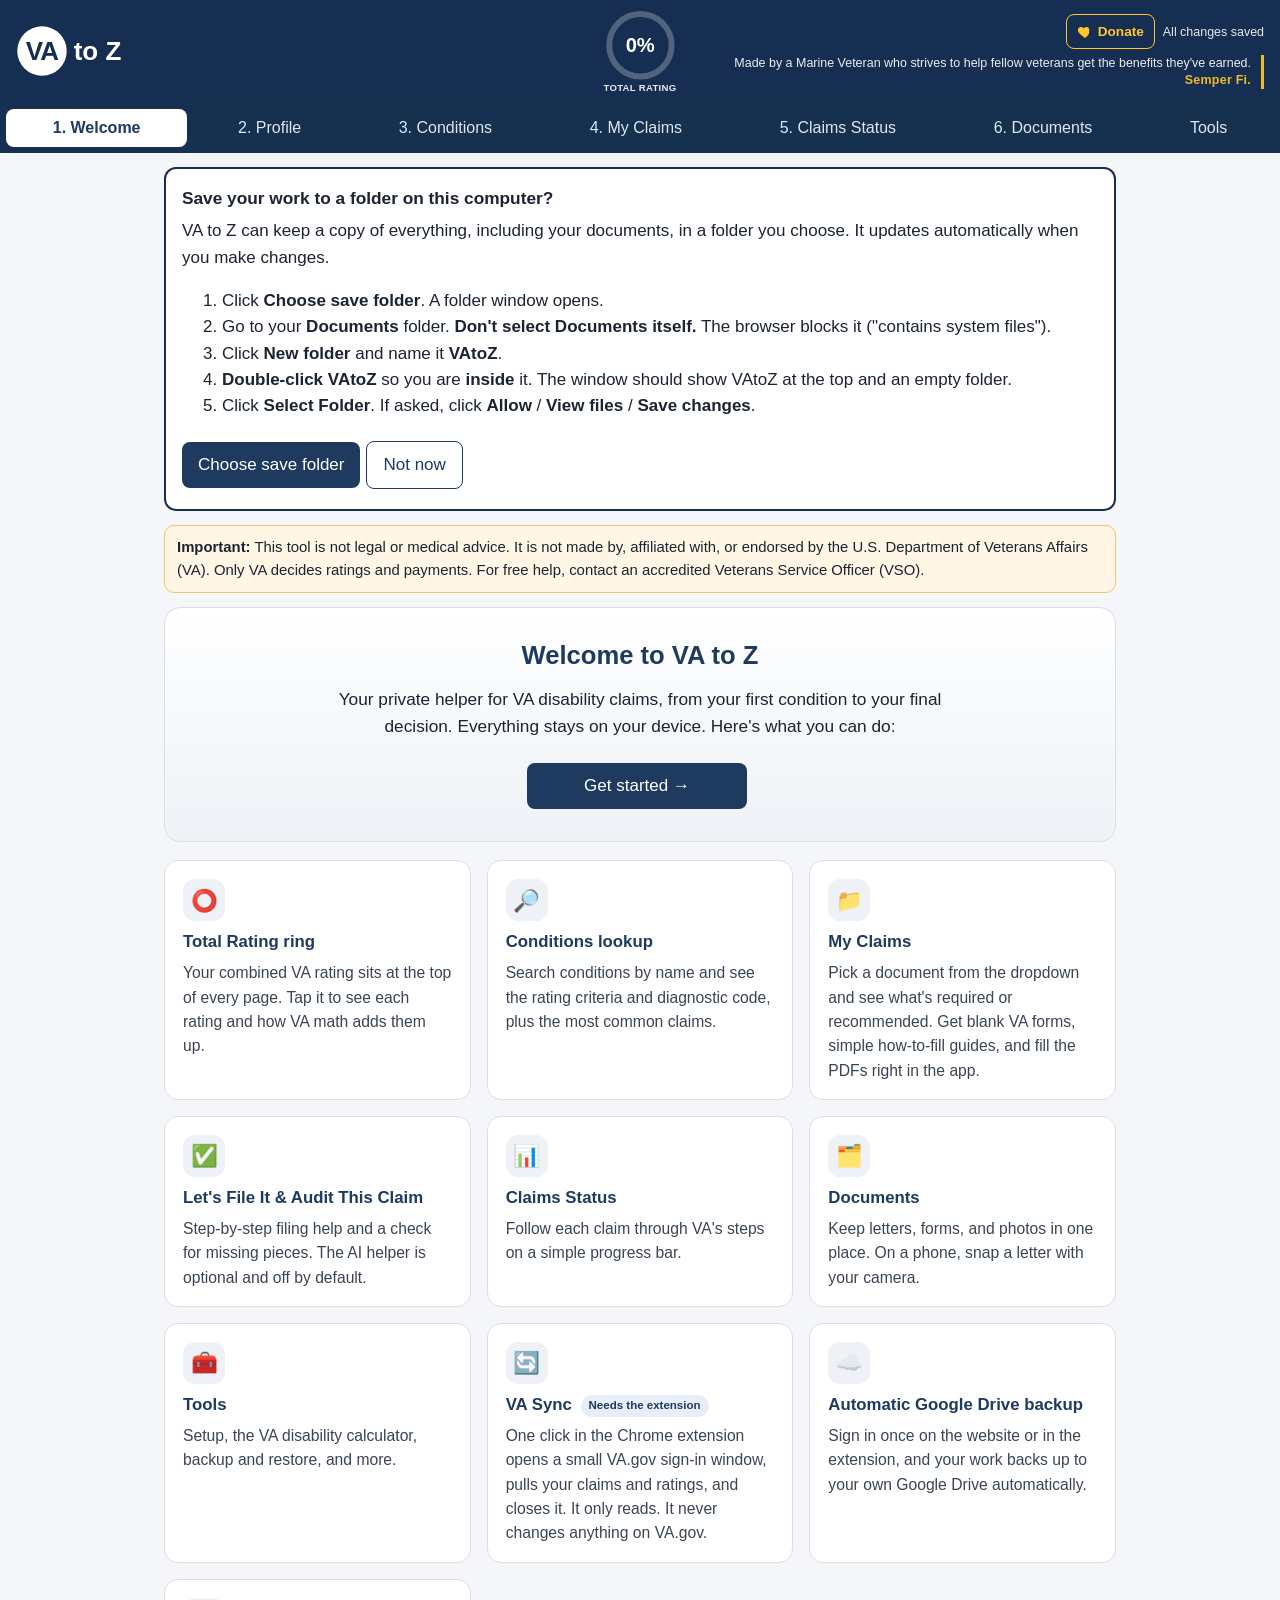
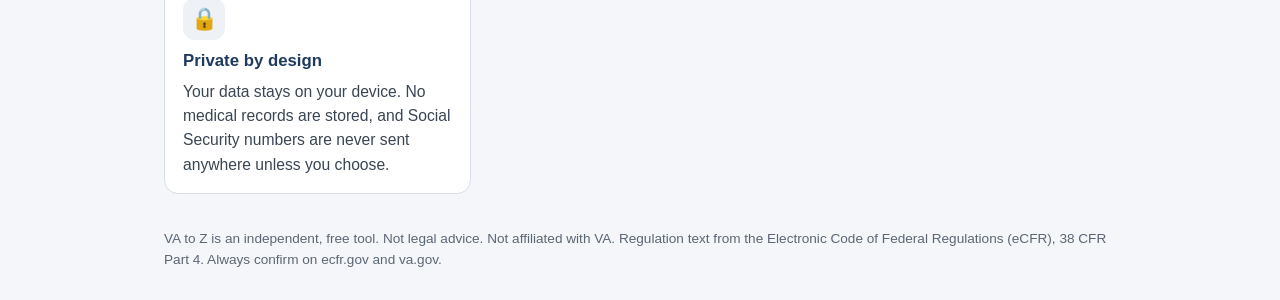
==== commit 34e40ab9: "Release VA to Z 1.0.20. Replace the page with the latest app, keep the PWA tags and service worker r" ====
--- a/index.html
+++ b/index.html
@@ -83,6 +83,10 @@
 main{max-width:980px;margin:0 auto;padding:14px}
 section{display:none}section.on{display:block}
 .card{background:var(--card);border:1px solid var(--line);border-radius:12px;padding:16px;margin:0 0 14px}
+.setupsec{background:var(--soft)}.setupsec>.card{margin-bottom:12px}.setuph{margin-top:0}
+.wlc{max-width:980px;margin:0 auto}.wlchero{background:linear-gradient(180deg,#fff,var(--soft));border:1px solid var(--line);border-radius:16px;padding:28px 24px;margin-bottom:18px;text-align:center}.wlchero .bigbtn{display:inline-block;width:auto;min-width:220px;padding-left:28px;padding-right:28px}.wlchero h2{font-size:1.6rem;margin:0 0 10px;color:var(--brand)}.wlchero p{font-size:1.08rem;line-height:1.6;max-width:640px;margin:0 auto 18px;color:var(--ink)}
+.wgrid{list-style:none;padding:0;margin:0 0 14px;display:grid;grid-template-columns:repeat(auto-fill,minmax(260px,1fr));gap:16px}.wgrid li{background:#fff;border:1px solid var(--line);border-radius:14px;padding:18px 18px 16px;line-height:1.55}.wgrid h3{font-size:1.05rem;margin:8px 0 6px;color:var(--brand)}.wgrid p{margin:0;font-size:.98rem;color:#3a4553}.wic{display:inline-flex;align-items:center;justify-content:center;width:42px;height:42px;border-radius:12px;background:var(--soft);font-size:1.35rem}.wneed{display:inline-block;font-size:.72rem;font-weight:600;background:#e8eef7;color:var(--brand);border-radius:999px;padding:2px 8px;margin-left:4px;vertical-align:middle}
+@media(max-width:480px){.wgrid{grid-template-columns:1fr;gap:12px}.wlchero{padding:20px 16px}.wlchero h2{font-size:1.35rem}}
 h2{margin:.2em 0 .5em;font-size:1.25rem;color:var(--brand)}h3{margin:.6em 0 .3em;font-size:1.08rem}
 p{margin:.4em 0 .7em}
 label{display:block;font-weight:600;margin:.6em 0 .2em}
@@ -243,14 +247,96 @@
 <body>
 <div class="top"><header><div class="hl"><div class="brandcol"><h1 class="brand"><svg class="logo" role="img" aria-label="VA to Z" xmlns="http://www.w3.org/2000/svg" viewBox="18 18 384 164"><title>VA to Z</title><circle cx="100" cy="100" r="78" fill="#fff"/><text x="100" y="128" font-family="Arial Black, Arial, sans-serif" font-weight="900" font-size="82" fill="#162e51" text-anchor="middle" letter-spacing="-3">VA</text><text x="200" y="128" font-family="Arial Black, Arial, sans-serif" font-weight="900" font-size="82" fill="#fff">to Z</text></svg></h1><div id="welcome" class="welcome" aria-live="polite" hidden></div></div></div><div class="hr"><button type="button" id="hdrRing" class="hdrring" aria-haspopup="dialog"></button><button id="openWin" class="popwin" type="button" title="Open in window" aria-label="Open VA to Z in its own window"><svg viewBox="0 0 24 24" width="18" height="18" aria-hidden="true"><path fill="currentColor" d="M14 3h7v7h-2V6.41l-8.29 8.3-1.42-1.42L17.59 5H14V3zM5 5h6v2H7v10h10v-4h2v6H5V5z"/></svg><span> Open in window</span></button><button type="button" id="donateBtn" class="donbtn" aria-haspopup="dialog" aria-label="Donate" title="Donate"><svg viewBox="0 0 24 24" width="16" height="16" aria-hidden="true"><path fill="currentColor" d="M12 21s-7.5-4.6-10-9.3C.4 8.5 2.2 4.5 6 4.5c2.1 0 3.4 1.1 4 2.2.6-1.1 1.9-2.2 4-2.2 3.8 0 5.6 4 4 7.2C19.5 16.4 12 21 12 21z"/></svg><span class="dontxt">Donate</span></button><div class="hrsave"><div id="saveInd" class="saveind" aria-live="polite">All changes saved</div><button type="button" id="cloudHdr" class="cloudhdr" hidden aria-live="polite"></button></div><p class="tag">Made by a Marine Veteran who strives to help fellow veterans get the benefits they've earned. <b>Semper Fi.</b></p></div></header>
 <nav id="nav">
-<button data-t="setup">1. Setup</button><button data-t="profile">2. Profile</button><button data-t="lookup">3. Conditions</button><button data-t="claims">4. My Claims</button><button data-t="status">5. Claims Status</button><button data-t="docs">6. Documents</button><button data-t="tools">Tools</button>
+<button data-t="intro">1. Welcome</button><button data-t="profile">2. Profile</button><button data-t="lookup">3. Conditions</button><button data-t="claims">4. My Claims</button><button data-t="status">5. Claims Status</button><button data-t="docs">6. Documents</button><button data-t="tools">Tools</button>
 </nav><div id="dirBanner"></div></div>
 <main>
 <div id="remind"></div>
 <div class="card" id="dirFirst" style="display:none;border:2px solid #162e51"><h3 style="margin-top:0">Save your work to a folder on this computer?</h3><p>VA to Z can keep a copy of everything, including your documents, in a folder you choose. It updates automatically when you make changes.</p><ol class="dirsteps"><li>Click <b>Choose save folder</b>. A folder window opens.</li><li>Go to your <b>Documents</b> folder. <b>Don't select Documents itself.</b> The browser blocks it ("contains system files").</li><li>Click <b>New folder</b> and name it <b>VAtoZ</b>.</li><li><b>Double-click VAtoZ</b> so you are <b>inside</b> it. The window should show VAtoZ at the top and an empty folder.</li><li>Click <b>Select Folder</b>. If asked, click <b>Allow</b> / <b>View files</b> / <b>Save changes</b>.</li></ol><button class="b" id="dirFirstGo">Choose save folder</button><button class="b alt" id="dirFirstLater">Not now</button><div id="dirFirstHint"></div></div>
 <div class="warn" style="margin-bottom:14px"><b>Important:</b> This tool is not legal or medical advice. It is not made by, affiliated with, or endorsed by the U.S. Department of Veterans Affairs (VA). Only VA decides ratings and payments. For free help, contact an accredited Veterans Service Officer (VSO).</div>
 
-<section id="setup">
+<section id="intro">
+<div class="wlc">
+<div class="wlchero"><h2>Welcome to VA to Z</h2><p>Your private helper for VA disability claims, from your first condition to your final decision. Everything stays on your device. Here's what you can do:</p>
+<button type="button" class="b bigbtn" id="getStarted">Get started →</button></div>
+<ul class="wgrid">
+<li><span class="wic" aria-hidden="true">⭕</span><h3>Total Rating ring</h3><p>Your combined VA rating sits at the top of every page. Tap it to see each rating and how VA math adds them up.</p></li>
+<li><span class="wic" aria-hidden="true">🔎</span><h3>Conditions lookup</h3><p>Search conditions by name and see the rating criteria and diagnostic code, plus the most common claims.</p></li>
+<li><span class="wic" aria-hidden="true">📁</span><h3>My Claims</h3><p>Pick a document from the dropdown and see what's required or recommended. Get blank VA forms, simple how-to-fill guides, and fill the PDFs right in the app.</p></li>
+<li><span class="wic" aria-hidden="true">✅</span><h3>Let's File It &amp; Audit This Claim</h3><p>Step-by-step filing help and a check for missing pieces. The AI helper is optional and off by default.</p></li>
+<li><span class="wic" aria-hidden="true">📊</span><h3>Claims Status</h3><p>Follow each claim through VA's steps on a simple progress bar.</p></li>
+<li><span class="wic" aria-hidden="true">🗂️</span><h3>Documents</h3><p>Keep letters, forms, and photos in one place. On a phone, snap a letter with your camera.</p></li>
+<li><span class="wic" aria-hidden="true">🧰</span><h3>Tools</h3><p>Setup, the VA disability calculator, backup and restore, and more.</p></li>
+<li><span class="wic" aria-hidden="true">🔄</span><h3>VA Sync <span class="wneed">Needs the extension</span></h3><p>One click in the Chrome extension opens a small VA.gov sign-in window, pulls your claims and ratings, and closes it. It only reads. It never changes anything on VA.gov.</p></li>
+<li><span class="wic" aria-hidden="true">☁️</span><h3>Automatic Google Drive backup</h3><p>Sign in once on the website or in the extension, and your work backs up to your own Google Drive automatically.</p></li>
+<li><span class="wic" aria-hidden="true">🔒</span><h3>Private by design</h3><p>Your data stays on your device. No medical records are stored, and Social Security numbers are never sent anywhere unless you choose.</p></li>
+</ul></div>
+</section>
+
+
+
+<section id="profile">
+<div class="card"><h2>My Profile</h2>
+<div class="okbox" style="font-weight:400">Your profile is saved only on this device, in this browser. VA to Z has no servers, and no third party can see or store it. The only exception is if you turn on AI access below: then your profile is sent with your questions to xAI (Grok) to answer them.</div>
+<p class="muted" style="margin-top:8px">Your profile is also included in backups you download in Tools, so keep backup files private. Fill in only what you want. These are details VA forms often ask for (21-526EZ, 21-0995, 21-10210, 21-4138, 21-686c), so you have them in one place. Tap a section to open it.</p></div>
+<div id="profForm"></div>
+<div class="card tool"><h2>AI access to my profile</h2>
+<label class="chk big"><input type="checkbox" id="profAI"> <span>Let the AI use my profile automatically</span></label>
+<p class="muted">Off (the default): the AI helper in My Claims does <b>not</b> get your profile. It only gets that claim's rule text, claim documents list, notes, and your questions.</p>
+<p class="muted">On: each time you chat, your profile is sent to xAI along with your question, so drafts can include your name, service dates, units, and so on.</p>
+<label class="chk" style="margin-left:24px"><input type="checkbox" id="profSSN" disabled> <span>Also include my SSN (and spouse and children SSNs)</span></label>
+<p class="muted" style="margin-left:24px">Off by default. Most drafts don't need it; you can write it on the final form yourself.</p>
+</div>
+</section>
+
+<section id="lookup">
+<div class="card"><h2 class="step"><span class="num">1</span>Step 1: Find a Condition</h2>
+<p>Search the VA Schedule for Rating Disabilities (38 CFR Part 4) by name, body part, or diagnostic code.</p>
+<label for="q" class="sr">Search conditions</label>
+<input id="q" type="search" placeholder="Search: knee, tinnitus, 9411, back, sleep apnea...">
+<h3 style="margin-top:14px">Common Claims</h3>
+<p class="muted" id="ccSrc">The 10 most common service-connected disabilities among all Veterans getting VA compensation, ranked. Source: VA, VBA Annual Benefits Report, Fiscal Year 2025 (Compensation section, p. 73), benefits.va.gov/REPORTS/abr. The diagnostic codes are our best match to VBA's names. Tap one to choose it.</p>
+<div class="ccgrid" id="common"></div>
+<div class="muted" id="qCount" aria-live="polite"></div>
+</div>
+<div class="card"><h2 class="step"><span class="num">2</span>Step 2: Choose a Condition</h2>
+<p class="muted">Tap a condition to see the official rating rules and how to claim it.</p>
+<div id="results" class="reslist" role="listbox" aria-label="Matching conditions"></div>
+<button class="b alt" id="more" style="display:none">Show more</button>
+<div id="detail"></div>
+</div>
+<div class="card step3"><h2 class="step"><span class="num">3</span>Step 3: Let's File It</h2>
+<p id="selInfo" class="muted">Choose a condition in Step 2 first.</p>
+<button class="b fileit" id="fileBtn" disabled>Let's File It</button>
+<p class="muted">This creates a claim workspace in My Claims with a Claim Documents list, notes, and the AI helper.</p>
+</div>
+</section>
+
+<section id="claims">
+<div class="grid2">
+<div><div class="card"><h2>My claims</h2><div id="claimList" class="claimlist"></div><p class="muted">Add claims from the Conditions tab with "Let's File It".</p></div></div>
+<div id="claimView"><div class="card"><p>Pick a claim on the left, or go to <b>Conditions</b> and press <b>Let's File It</b> on a condition.</p></div></div>
+</div></section>
+
+<section id="status">
+<div class="card"><h2>Claims Status</h2><p>Your open VA claims from VA.gov, with every detail VA.gov has: all 8 steps with dates, temporary jurisdiction, evidence requests, documents, and letters. Tap a claim for details.</p>
+<p class="muted" id="csLast"></p><button type="button" class="b red ext-only" id="csPull">Pull from VA.gov</button> <button type="button" class="b alt web-only" data-go="tool-sync">Sync VA Data</button>
+<div id="csMsg"></div></div>
+<div id="csBody"></div>
+</section>
+
+<section id="docs">
+<div class="card"><h2>My Documents</h2>
+<p>Keep copies of your VA paperwork in one place: decision letters, code sheets, lay and buddy statements, your own statements, DD-214, and appeal papers. Files are saved only on this device, in this browser (and in your save folder if you set one up in Tools). They are included in full backups.</p>
+<p class="muted">Add PDFs, photos, or documents. On a phone, use <b>Take photo</b> to snap a letter with your camera. Tap a section to open it.</p>
+<div class="note" id="noMedNote"><b>No medical records here.</b> To protect your privacy, VA to Z does not store medical records (service treatment records, VA or private treatment records, C&amp;P exams, DBQs, nexus letters, test results, or your C-file). Keep those with your doctor, on VA.gov, or in your own files.</div>
+<p id="docTotal" class="muted"></p><div id="docWarn"></div>
+<label class="chk"><input type="checkbox" id="docAI"> <span>Let the AI see the <b>names and notes</b> of documents linked to a claim (never the file contents)</span></label>
+</div>
+<div id="docList"></div>
+</section>
+
+<section id="tools">
+<div class="card setupsec" id="tools-setup" role="region" aria-labelledby="setupH"><h2 id="setupH" class="setuph">⚙️ Setup</h2><p class="muted">Sign in with Google for automatic backup, restore a backup, and set up the optional AI helper.</p>
 <div class="card tool gscard" id="setup-google"><h2>Keep your work safe with Google (optional)</h2>
 <div class="ext-only note"><b>Google backup works on the <a href="https://rrkennedy69.github.io/VA-to-Z/" target="_blank" rel="noopener">website version</a>.</b> For now, use <b>Download Backup</b> in Tools.</div>
 <div class="web-only">
@@ -285,74 +371,10 @@
 <button class="b" id="saveKey">Save</button><button class="b alt" id="testKey">Test</button><button class="b alt" id="showKey">Show/Hide</button>
 <div id="testOut" style="margin-top:8px"></div>
 <p class="muted">Privacy: your key is saved only in this browser's storage on this device. It is sent only to api.x.ai when you use the chat. Your claim notes are sent to xAI only when you chat. Anyone using this device and browser could see the key; use <a href="#" data-go="tool-clear">Clear All Data in Tools</a> when you're done on a shared computer.</p>
-</div></section>
-
-
-
-<section id="profile">
-<div class="card"><h2>My Profile</h2>
-<div class="okbox" style="font-weight:400">Your profile is saved only on this device, in this browser. VA to Z has no servers, and no third party can see or store it. The only exception is if you turn on AI access below: then your profile is sent with your questions to xAI (Grok) to answer them.</div>
-<p class="muted" style="margin-top:8px">Your profile is also included in backups you download in Tools, so keep backup files private. Fill in only what you want. These are details VA forms often ask for (21-526EZ, 21-0995, 21-10210, 21-4138, 21-686c), so you have them in one place. Tap a section to open it.</p></div>
-<div id="profForm"></div>
-<div class="card tool"><h2>AI access to my profile</h2>
-<label class="chk big"><input type="checkbox" id="profAI"> <span>Let the AI use my profile automatically</span></label>
-<p class="muted">Off (the default): the AI helper in My Claims does <b>not</b> get your profile. It only gets that claim's rule text, claim documents list, notes, and your questions.</p>
-<p class="muted">On: each time you chat, your profile is sent to xAI along with your question, so drafts can include your name, service dates, units, and so on.</p>
-<label class="chk" style="margin-left:24px"><input type="checkbox" id="profSSN" disabled> <span>Also include my SSN (and spouse and children SSNs)</span></label>
-<p class="muted" style="margin-left:24px">Off by default. Most drafts don't need it; you can write it on the final form yourself.</p>
 </div>
-</section>
-
-<section id="lookup">
-<div class="card"><h2 class="step"><span class="num">1</span>Step 1: Find a Condition</h2>
-<p>Search the VA Schedule for Rating Disabilities (38 CFR Part 4) by name, body part, or diagnostic code.</p>
-<label for="q" class="sr">Search conditions</label>
-<input id="q" type="search" placeholder="Search: knee, tinnitus, 9411, back, sleep apnea...">
-<h3 style="margin-top:14px">Common Claims</h3>
-<p class="muted" id="ccSrc">The 10 most common service-connected disabilities among all Veterans getting VA compensation, ranked. Source: VA, VBA Annual Benefits Report, Fiscal Year 2025 (Compensation section, p. 73), benefits.va.gov/REPORTS/abr. The diagnostic codes are our best match to VBA's names. Tap one to choose it.</p>
-<div class="ccgrid" id="common"></div>
-<div class="muted" id="qCount" aria-live="polite"></div>
 </div>
-<div class="card"><h2 class="step"><span class="num">2</span>Step 2: Choose a Condition</h2>
-<p class="muted">Tap a condition to see the official rating rules and how to claim it.</p>
-<div id="results" class="reslist" role="listbox" aria-label="Matching conditions"></div>
-<button class="b alt" id="more" style="display:none">Show more</button>
-<div id="detail"></div>
-</div>
-<div class="card step3"><h2 class="step"><span class="num">3</span>Step 3: Let's File It</h2>
-<p id="selInfo" class="muted">Choose a condition in Step 2 first.</p>
-<button class="b fileit" id="fileBtn" disabled>Let's File It</button>
-<p class="muted">This creates a claim workspace in My Claims with a Claim Documents list, notes, and the AI helper.</p>
-</div>
-</section>
-
-<section id="claims">
-<div class="grid2">
-<div><div class="card"><h2>My claims</h2><div id="claimList" class="claimlist"></div><p class="muted">Add claims from the Conditions tab with "Let's File It".</p></div></div>
-<div id="claimView"><div class="card"><p>Pick a claim on the left, or go to <b>Conditions</b> and press <b>Let's File It</b> on a condition.</p></div></div>
-</div></section>
-
-<section id="status">
-<div class="card"><h2>Claims Status</h2><p>Your open VA claims from VA.gov, with every detail VA.gov has: all 8 steps with dates, temporary jurisdiction, evidence requests, documents, and letters. Tap a claim for details.</p>
-<p class="muted" id="csLast"></p><button type="button" class="b red ext-only" id="csPull">Pull from VA.gov</button> <button type="button" class="b alt web-only" data-go="tool-sync">Sync VA Data</button>
-<div id="csMsg"></div></div>
-<div id="csBody"></div>
-</section>
-
-<section id="docs">
-<div class="card"><h2>My Documents</h2>
-<p>Keep copies of your VA paperwork in one place: decision letters, code sheets, lay and buddy statements, your own statements, DD-214, and appeal papers. Files are saved only on this device, in this browser (and in your save folder if you set one up in Tools). They are included in full backups.</p>
-<p class="muted">Add PDFs, photos, or documents. On a phone, use <b>Take photo</b> to snap a letter with your camera. Tap a section to open it.</p>
-<div class="note" id="noMedNote"><b>No medical records here.</b> To protect your privacy, VA to Z does not store medical records (service treatment records, VA or private treatment records, C&amp;P exams, DBQs, nexus letters, test results, or your C-file). Keep those with your doctor, on VA.gov, or in your own files.</div>
-<p id="docTotal" class="muted"></p><div id="docWarn"></div>
-<label class="chk"><input type="checkbox" id="docAI"> <span>Let the AI see the <b>names and notes</b> of documents linked to a claim (never the file contents)</span></label>
-</div>
-<div id="docList"></div>
-</section>
-
-<section id="tools">
 <div class="card"><h2>Tools</h2><p>Extra tools for your claim. Pick one:</p>
-<div class="toolnav"><button class="b alt sm" data-go="tool-calc">VA Disability Calculator</button><button class="b alt sm" data-go="tool-backup">Backup and Restore</button><button class="b alt sm" data-go="tool-cloud">Cloud Backup</button><button class="b alt sm" data-go="tool-about">About the data</button></div></div>
+<div class="toolnav"><button class="b alt sm" data-go="tools-setup">Setup</button><button class="b alt sm" data-go="tool-calc">VA Disability Calculator</button><button class="b alt sm" data-go="tool-backup">Backup and Restore</button><button class="b alt sm" data-go="tool-cloud">Cloud Backup</button><button class="b alt sm" data-go="tool-about">About the data</button></div></div>
 
 <details class="card tool tcard" id="tool-calc"><summary><span class="smct">VA Disability Calculator<span class="tsum" id="sum-calc"></span></span><span class="chev" aria-hidden="true">▾</span></summary><div class="pbody">
 <p>VA doesn't add ratings. It uses "VA math": each rating takes a share of what's left, then the total rounds to the nearest 10. Results update as you go.</p>
@@ -441,11 +463,12 @@
 <ol><li>Go to <a href="https://www.va.gov/" target="_blank" rel="noopener">VA.gov</a> and sign in (Login.gov or ID.me) as usual.</li>
 <li>Click the <b>VA to Z Sync</b> button in your toolbar, then <b>Pull my VA data</b>.</li>
 <li>If this app is open in another tab, the info appears below for review. If not, click <b>Download VA data file</b> in the extension, then use <b>Import VA data file</b> here.</li></ol>
+<p class="note" id="syncWebNote">Tip: in the VA to Z Chrome extension, <b>Sync VA data</b> is one click. It opens a small VA.gov sign-in window, pulls your info, and closes it.</p>
 </div></div><div class="sub ext-only"><h3>Pull your info</h3>
 <ol><li>Sign in at <a href="https://www.va.gov/" target="_blank" rel="noopener">VA.gov</a> in this browser (Login.gov or ID.me) as usual. You can close that tab afterward.</li>
-<li>Click <b>Pull from VA.gov</b> below. If no VA.gov tab is open, the app briefly opens one in the background, reads your info, and closes it.</li>
+<li>Click <b>Sync VA data</b> below. A small VA.gov window opens. If you're not signed in, sign in there (Login.gov or ID.me). VA to Z reads your claims and ratings and closes the window for you. If you're already signed in, it may just flash open and close.</li>
 <li>Review the items that appear and click <b>Apply</b>.</li></ol>
-<button class="b red" id="extPull">Pull from VA.gov</button></div>
+<button class="b red" id="extPull">Sync VA data</button></div>
 <div class="sub"><p id="syncLast" style="font-weight:700;margin:6px 0"></p><div id="syncExt" class="muted"></div>
 <label class="b alt" style="display:inline-block;cursor:pointer">Import VA data file<input type="file" id="syncImp" class="hidefile" accept=".json,application/json"></label>
 <div id="syncMsg"></div></div>
@@ -590,7 +613,7 @@
 var RATES=JSON.parse(document.getElementById('rates').textContent);
 var BYDC={};CFR.forEach(function(e){BYDC[e.c]=e});
 var KEY='vaHelper.v1';
-var S={apiKey:'',model:'grok-4.7',calc:{entries:[],deps:{spouse:0,aa:0,parents:0,kids:0,school:0}},claims:{},order:[],current:null,tab:'setup'};
+var S={apiKey:'',model:'grok-4.7',calc:{entries:[],deps:{spouse:0,aa:0,parents:0,kids:0,school:0}},claims:{},order:[],current:null,tab:'intro'};
 var storageOK=true;
 function $(id){return document.getElementById(id)}
 function esc(s){return String(s==null?'':s).replace(/[&<>"']/g,function(c){return {'&':'&amp;','<':'&lt;','>':'&gt;','"':'&quot;',"'":'&#39;'}[c]})}
@@ -655,7 +678,8 @@
 window.addEventListener('pagehide',saveNow);
 
 /* ---------- tabs ---------- */
-function tab(t){if(t==='calc'||t==='data')t='tools';S.tab=t;document.querySelectorAll('section').forEach(function(s){s.classList.toggle('on',s.id===t)});document.querySelectorAll('#nav button').forEach(function(b){b.classList.toggle('on',b.dataset.t===t)});if(t==='claims')renderClaims();if(t==='status')renderStatus();save();window.scrollTo(0,0)}
+function tab(t){if(t==='setup'){goTool('tools-setup');return}if(t==='calc'||t==='data')t='tools';S.tab=t;document.querySelectorAll('section').forEach(function(s){s.classList.toggle('on',s.id===t)});document.querySelectorAll('#nav button').forEach(function(b){b.classList.toggle('on',b.dataset.t===t)});if(t==='claims')renderClaims();if(t==='status')renderStatus();save();window.scrollTo(0,0)}
+$('getStarted').addEventListener('click',function(){goTool('tools-setup')});
 $('nav').addEventListener('click',function(e){if(e.target.dataset.t)tab(e.target.dataset.t)});
 function goTool(id){if(S.tab!=='tools')tab('tools');var el=$(id);if(!el)return;if(el.tagName==='DETAILS')el.open=true;setTimeout(function(){var y=el.getBoundingClientRect().top+window.scrollY-150;window.scrollTo({top:y,behavior:'smooth'});var s=el.querySelector('summary');if(s)s.focus({preventScroll:true})},30)}
 document.addEventListener('click',function(e){var b=e.target.closest&&e.target.closest('[data-go]');if(b){e.preventDefault();goTool(b.dataset.go)}});
@@ -1028,11 +1052,11 @@
 // into S.medPending (never shown, backed up, mirrored, or sent to AI) until the user exports/removes them via the one-time notice.
 var MED_CATS={vamed:'Medical Records (VA)',privmed:'Private Medical Records',nexus:'Nexus Letters / IMOs',dbq:'DBQs',str:'Service Treatment Records',cfile:'C-File'};
 function isMedDoc(d){return !!(d&&MED_CATS[d.cat])}
-function medSplit(){if(!Array.isArray(S.docs))return;var m=S.docs.filter(isMedDoc);if(!m.length)return;S.medPending=(Array.isArray(S.medPending)?S.medPending:[]).concat(m);S.docs=S.docs.filter(function(d){return !isMedDoc(d)})}
+function medSplit(){if(!Array.isArray(S.docs))return;var m=S.docs.filter(isMedDoc);if(!m.length)return;var pm=Array.isArray(S.medPending)?S.medPending:[];S.medPending=pm.concat(m.filter(function(x){return !pm.some(function(y){return y.id===x.id})}));S.docs=S.docs.filter(function(d){return !isMedDoc(d)})}
 var PROV_KEYS=[['name','Name of doctor or facility'],['address','Address'],['phone','Phone'],['from','Treatment from'],['to','Treatment to'],['conditions','Conditions treated']];
 function provSplit(p){var L=Array.isArray(p.l.providers)?p.l.providers.filter(function(x){return x&&PROV_KEYS.some(function(k){return x[k[0]]})}):[],f={};
   ['vha','vaFacility'].forEach(function(k){if(p.f[k])f[k]=p.f[k];delete p.f[k]});delete p.l.providers;
-  if(L.length||Object.keys(f).length){var o=S.provPending||{list:[],f:{}};o.list=o.list.concat(L);Object.assign(o.f,f);S.provPending=o}}
+  if(L.length||Object.keys(f).length){var o=S.provPending||{list:[],f:{}};var ks=o.list.map(function(x){return JSON.stringify(x)});o.list=o.list.concat(L.filter(function(x){return ks.indexOf(JSON.stringify(x))<0}));Object.assign(o.f,f);S.provPending=o}}
 function provText(){var o=S.provPending;if(!o)return '';var t='VA to Z - medical provider info exported '+new Date().toLocaleString()+'\n\n';
   if(o.f.vha)t+='Enrolled in VA health care: '+o.f.vha+'\n';if(o.f.vaFacility)t+='VA medical center / clinic: '+o.f.vaFacility+'\n';
   o.list.forEach(function(x,i){t+='\nProvider #'+(i+1)+'\n'+PROV_KEYS.filter(function(k){return x[k[0]]}).map(function(k){return '  '+k[1]+': '+x[k[0]]}).join('\n')+'\n'});return t}
@@ -1232,8 +1256,10 @@
   SYNC=null;saveNow();renderProfile();renderCalc();renderVARings();renderClaims();renderSync();toolSums();
   $('syncMsg').innerHTML='<div class="okbox">✓ Applied: '+n+' profile/calculator item'+(n===1?'':'s')+' and '+nc+' claim'+(nc===1?'':'s')+' added.<br><b>Next:</b> make a backup (Tools → Backup and Restore) to save it and to move it to your phone.</div>'}
 document.addEventListener('click',function(e){var t=e.target;if(t.id==='syncApply')applySync();else if(t.id==='syncCancel'){SYNC=null;renderSync();$('syncMsg').innerHTML=''}else if(t.id==='syncAsk')window.postMessage({type:'VATOZ_REQUEST'},'*')});
-if($('extPull'))$('extPull').onclick=function(){if(!IS_EXT||!window.chrome||!chrome.runtime||!chrome.runtime.sendMessage)return;var b=this;b.disabled=true;$('syncMsg').innerHTML='<p class="muted">Reading from VA.gov… (a VA.gov tab may open briefly)</p>';
-  chrome.runtime.sendMessage({type:'VATOZ_PULL'}).then(function(r){if(!r||!r.ok){$('syncMsg').innerHTML='<span class="err">'+esc(r&&r.error==='not-logged-in'?'You don\'t seem to be signed in to VA.gov. Sign in at VA.gov in this browser, then press Pull again.':'Could not read your VA.gov info'+(r&&r.error?' ('+r.error+')':'')+'. Make sure you are signed in to VA.gov, then try again.')+'</span>';return}
+if($('extPull'))$('extPull').onclick=function(){if(!IS_EXT||!window.chrome||!chrome.runtime||!chrome.runtime.sendMessage)return;var b=this;b.disabled=true;$('syncMsg').innerHTML='<p class="muted">Opening VA.gov… Sign in there if asked. The window closes by itself when your info is pulled.</p>';
+  chrome.runtime.sendMessage({type:'VATOZ_LOGIN_SYNC'}).then(function(r){if(r&&r.error==='canceled'){$('syncMsg').innerHTML='<p class="note" id="syncCanceled">Sync canceled. The VA.gov window was closed before your info was pulled. Click <b>Sync VA data</b> to try again.</p>';return}
+    if(r&&r.ok){startSync(r.data,'from VA.gov');var m=$('syncMsg');if(m)m.insertAdjacentHTML('afterbegin','<div class="okbox" id="syncDone">✓ Synced with VA.gov. Your claims and ratings were pulled. Review them below and click Apply.</div>');return}
+    if(!r||!r.ok){$('syncMsg').innerHTML='<span class="err">'+esc(r&&r.error==='not-logged-in'?'You don\'t seem to be signed in to VA.gov. Sign in at VA.gov in this browser, then press Pull again.':'Could not read your VA.gov info'+(r&&r.error?' ('+r.error+')':'')+'. Make sure you are signed in to VA.gov, then try again.')+'</span>';return}
     startSync(r.data,'from VA.gov')}).catch(function(e){$('syncMsg').innerHTML='<span class="err">Pull failed: '+esc(e.message)+'</span>'}).finally(function(){b.disabled=false})};
 $('syncImp').onchange=function(){var f=this.files[0];if(!f)return;this.value='';f.text().then(function(t){startSync(JSON.parse(t),'from file')}).catch(function(e){$('syncMsg').innerHTML='<span class="err">Import failed: '+esc(e.message)+'</span>'})};
 window.addEventListener('message',function(e){if(e.source!==window||!e.data||e.data.source!=='vatoz-sync-ext')return;
@@ -1241,7 +1267,7 @@
   else if(e.data.type==='VATOZ_VA_DATA'){try{startSync(e.data.data,'from the extension')}catch(x){$('syncMsg').innerHTML='<span class="err">'+esc(x.message)+'</span>'}}});
 
 /* ---------- extension popup → window handoff ---------- */
-var HANDOFF={imp:['tools','tool-backup','Restore from Backup'],imp2:['setup','','Restore from Backup'],syncImp:['tools','tool-sync','Import VA data file'],
+var HANDOFF={imp:['tools','tool-backup','Restore from Backup'],imp2:['tools','tools-setup','Restore from Backup'],syncImp:['tools','tool-sync','Import VA data file'],extPull:['tools','tool-sync','Sync VA data'],
   dirChoose:['tools','tool-backup','Choose save folder'],dirFirstGo:['tools','tool-backup','Choose save folder'],dirRestore:['tools','tool-backup','Restore from save folder'],
   dirReconnect:['tools','tool-backup','Reconnect save folder'],dirReconnect2:['tools','tool-backup','Reconnect save folder'],exp:['tools','tool-backup','Download Backup']};
 function openWindow(intent){saveNow();var go=function(){try{chrome.runtime.sendMessage({type:'VATOZ_OPEN_WINDOW',intent:intent||null}).then(function(){window.close()},function(){window.close()})}catch(e){}};
@@ -1580,7 +1606,7 @@
 $('claimView').addEventListener('change',function(ev){var t=ev.target;if(t.id!=='auditReady')return;var c=S.claims[S.current];if(!c)return;c.auditReady=t.checked;save();$('auditBtn').disabled=!(aiOn()&&t.checked)||AUDIT_BUSY});
 $('claimView').addEventListener('click',function(ev){var t=ev.target.closest('button');if(!t)return;var c=S.claims[S.current];
   if(t.id==='auditBtn')runAudit();
-  else if(t.id==='auditGoSetup'){tab('setup');var k=$('apikey');if(k){k.scrollIntoView({block:'center'});setTimeout(function(){k.focus()},50)}}
+  else if(t.id==='auditGoSetup'){tab('tools');var k=$('apikey');if(k){k.scrollIntoView({block:'center'});setTimeout(function(){k.focus()},50)}}
   else if(t.id==='auditCopy'&&c&&c.audit){var done=function(){t.textContent='Copied ✓';setTimeout(function(){t.textContent='Copy'},2000)};
     if(navigator.clipboard&&navigator.clipboard.writeText)navigator.clipboard.writeText(c.audit.text).then(done,function(){fallbackCopy(c.audit.text);done()});else{fallbackCopy(c.audit.text);done()}}
   else if(t.id==='auditToNotes'&&c&&c.audit){c.notes=(c.notes?c.notes.replace(/\s+$/,'')+'\n\n':'')+'--- AI audit ('+new Date(c.audit.at).toLocaleString()+') ---\n'+c.audit.text;saveNow();var n=$('cNotes');if(n)n.value=c.notes;t.textContent='Saved to notes ✓'}});
@@ -1595,7 +1621,7 @@
 $('claimView').addEventListener('keydown',function(e){if(e.target.id==='cMsg'&&e.key==='Enter'&&(e.ctrlKey||e.metaKey)){e.preventDefault();sendChat()}});
 
 /* ---------- backup ---------- */
-function blankState(){return {apiKey:'',model:'grok-4.7',calc:{entries:[],deps:{spouse:0,aa:0,parents:0,kids:0,school:0},smc:{level:'',k:0}},claims:{},order:[],current:null,tab:'setup',docs:[],mirrorTrash:[]}}
+function blankState(){return {apiKey:'',model:'grok-4.7',calc:{entries:[],deps:{spouse:0,aa:0,parents:0,kids:0,school:0},smc:{level:'',k:0}},claims:{},order:[],current:null,tab:'intro',docs:[],mirrorTrash:[]}}
 function buildBackup(){return JSON.stringify({app:'VA to Z',version:1,exported:new Date().toISOString(),data:S},null,2)} // settings-only JSON (legacy format)
 async function buildFullBackup(){ensureDocs();var files=[];for(var i=0;i<S.docs.length;i++){var d=S.docs[i],r=await readFile(d.id);files.push({id:d.id,hash:d.hash||await sha(r.buf),type:r.type,b64:await b64(r.buf)})}
   var dS=JSON.parse(JSON.stringify(S));delete dS.medPending;delete dS.provPending;var dataStr=JSON.stringify(dS),payload=JSON.stringify({app:'VA to Z',version:2,exported:new Date().toISOString(),dataHash:await sha(new TextEncoder().encode(dataStr)),data:dS,files:files});
@@ -1739,7 +1765,7 @@
   f.arrayBuffer().then(async function(buf){var u=new Uint8Array(buf),text;
     if(u[0]===0x1f&&u[1]===0x8b){if(!CAN_GZ)throw new Error('This browser can\'t open compressed (.vaz) backups. Try Chrome, Edge, or a current Safari.');text=new TextDecoder().decode(await gzip(buf,false))}else text=new TextDecoder().decode(buf);
     var r=await restoreFrom(text,msgId,tabAfter);if(r===false)$(msgId).innerHTML=''}).catch(function(e){$(msgId).innerHTML='<span class="err">Restore failed: '+esc(e.message)+'</span>'})}}
-wireRestore('imp','restoreMsg','tools');wireRestore('imp2','restoreMsg2','setup');
+wireRestore('imp','restoreMsg','tools');wireRestore('imp2','restoreMsg2','tools');
 $('clr').onclick=async function(){if(!confirm('Erase ALL data from this device: API key, profile, calculator, claims, notes, chats, and documents?\n\nThis cannot be undone. Download a backup first if you want to keep it. (Files already in a save folder on your computer are not deleted.)'))return;
   try{localStorage.removeItem(KEY)}catch(e){}if(DB){await idbClear('files').catch(function(){});await idbClear('kv').catch(function(){})}DIR=null;DIRSTATE='none';
   S=blankState();S.tab='tools';init();saveNow();renderDir();alert('All data cleared.')};
